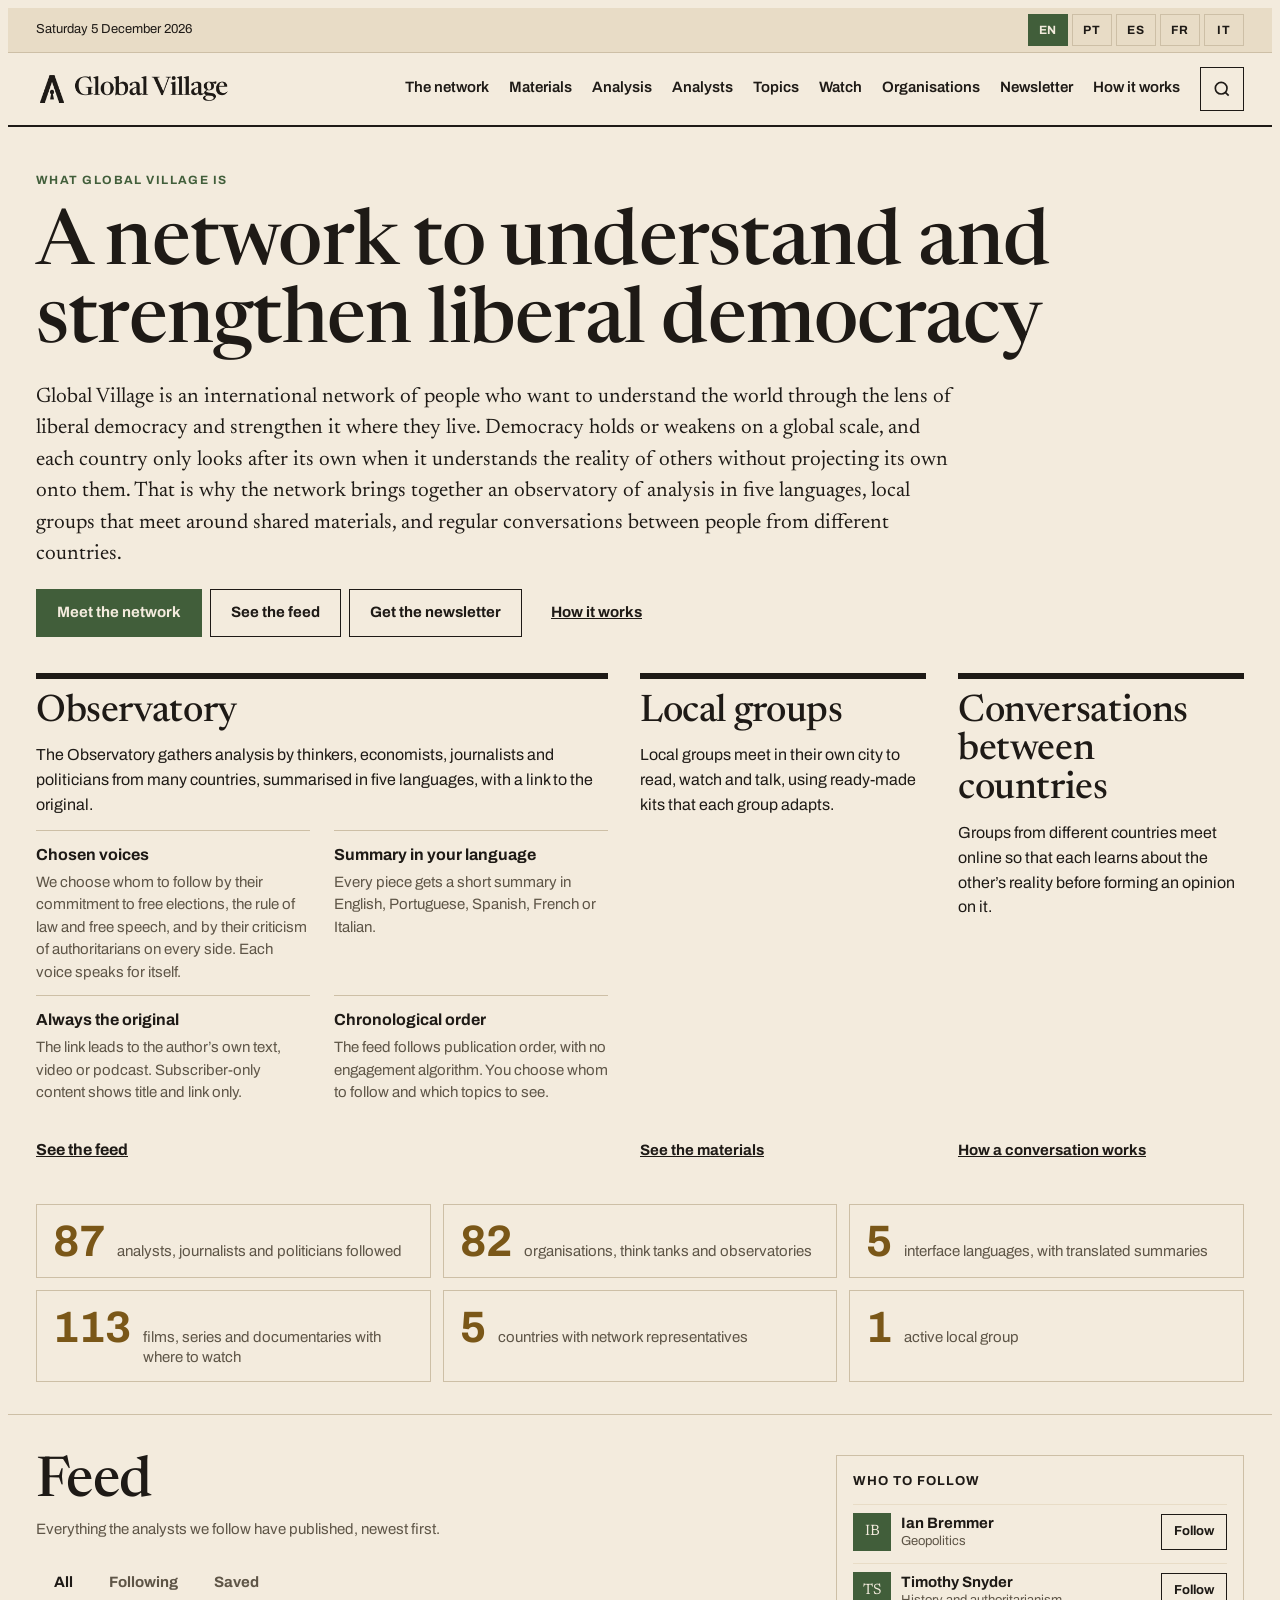
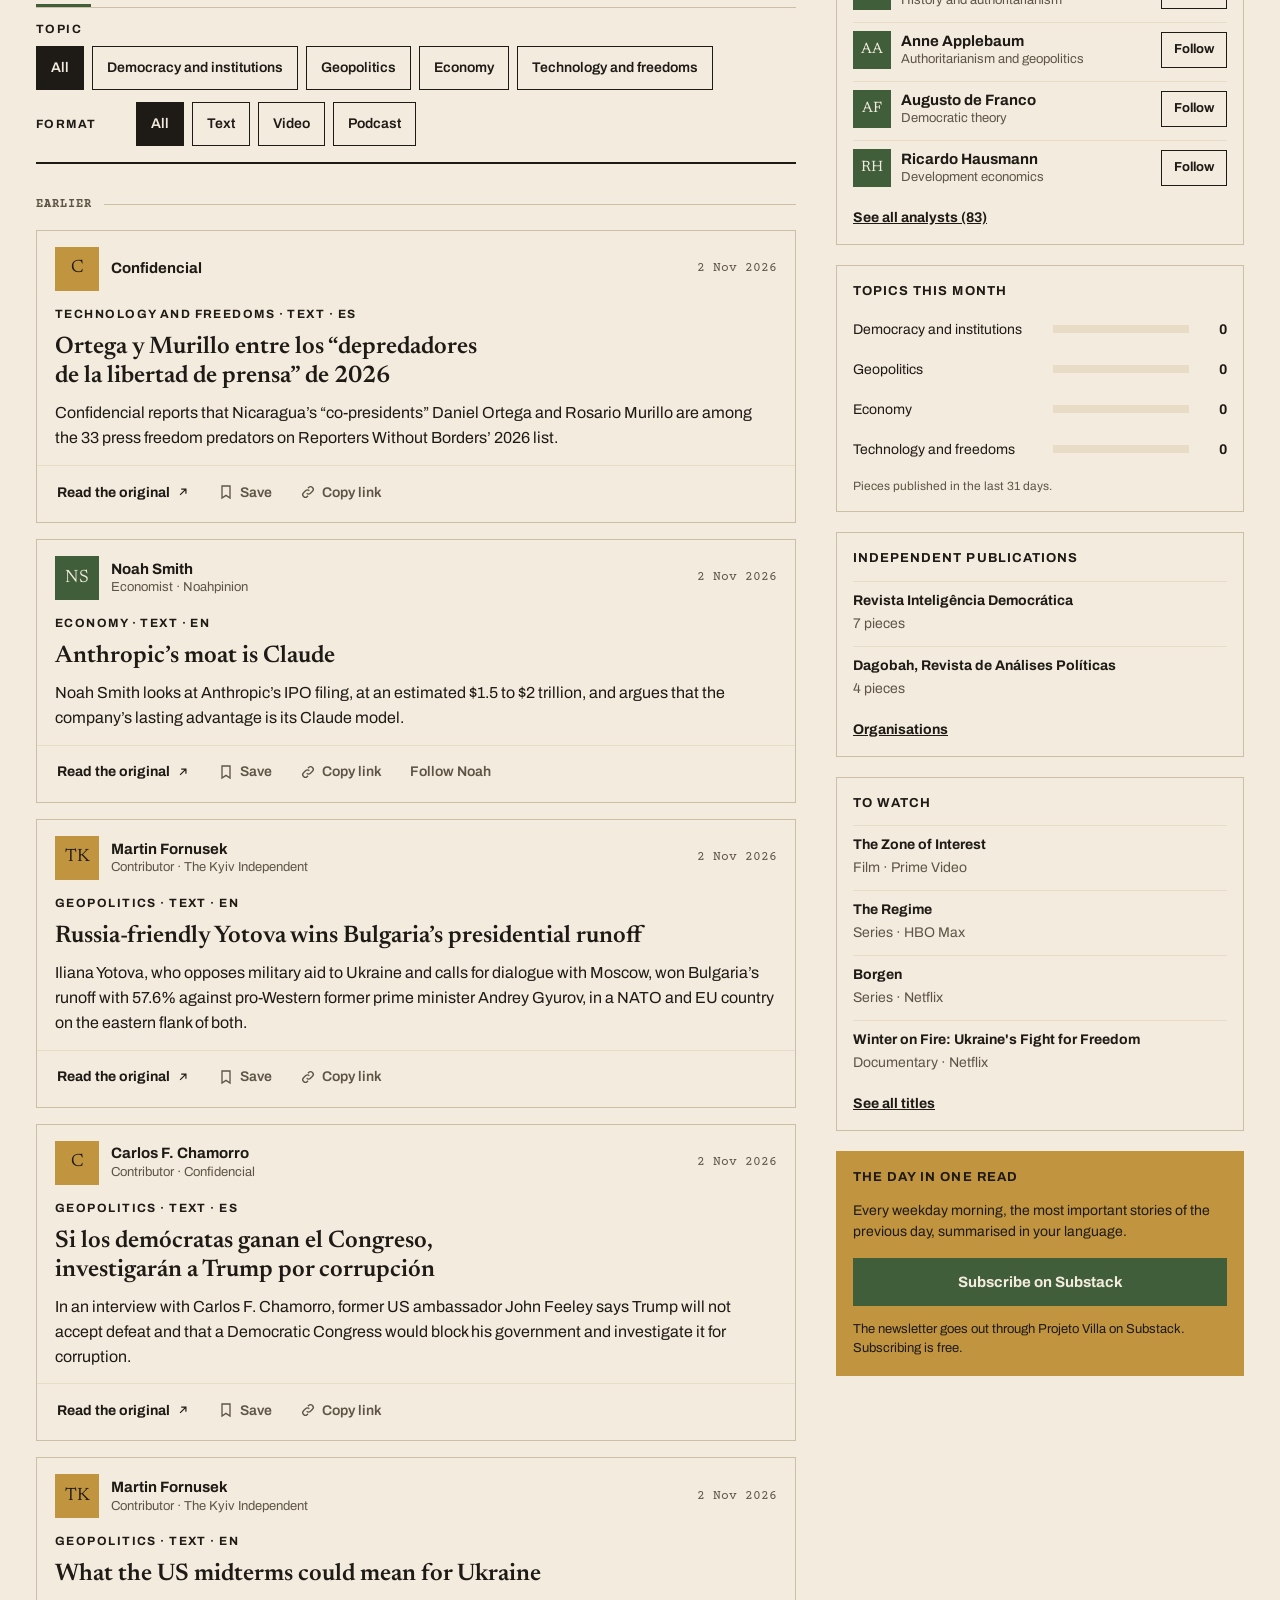
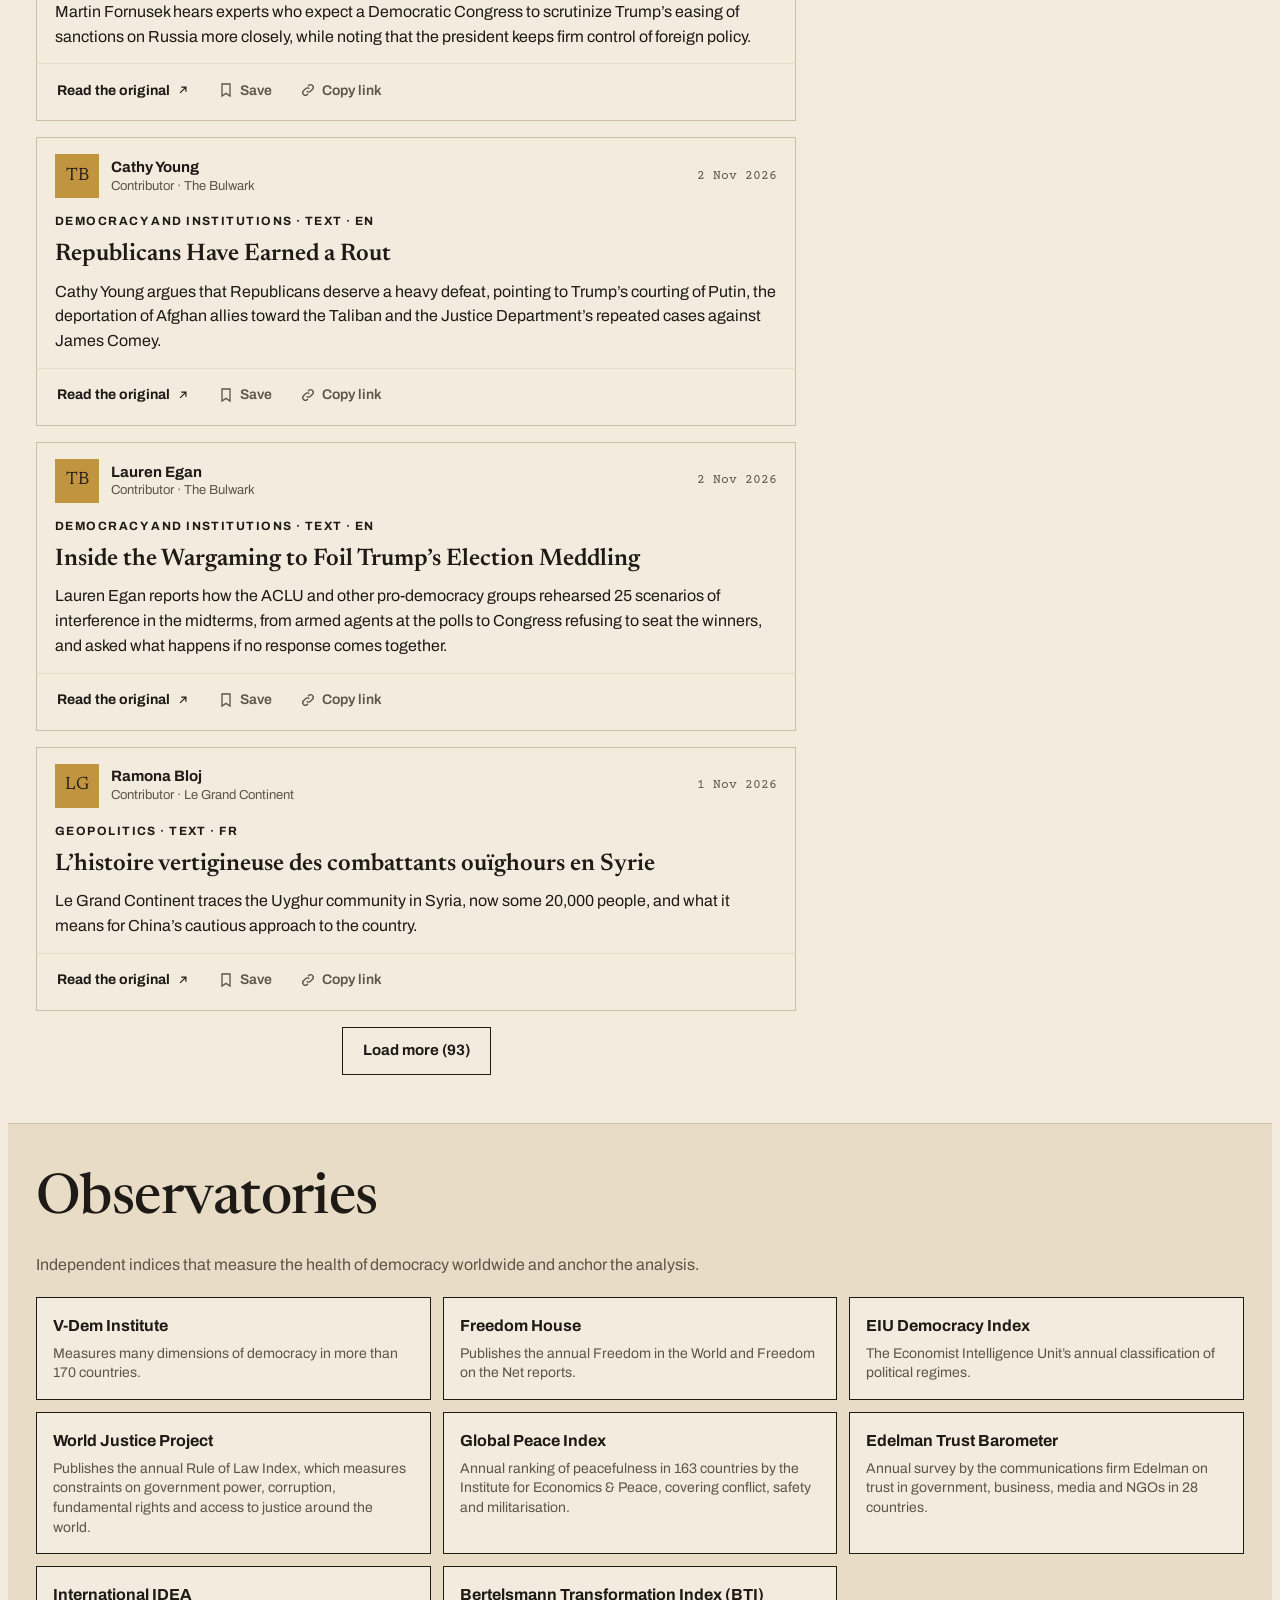
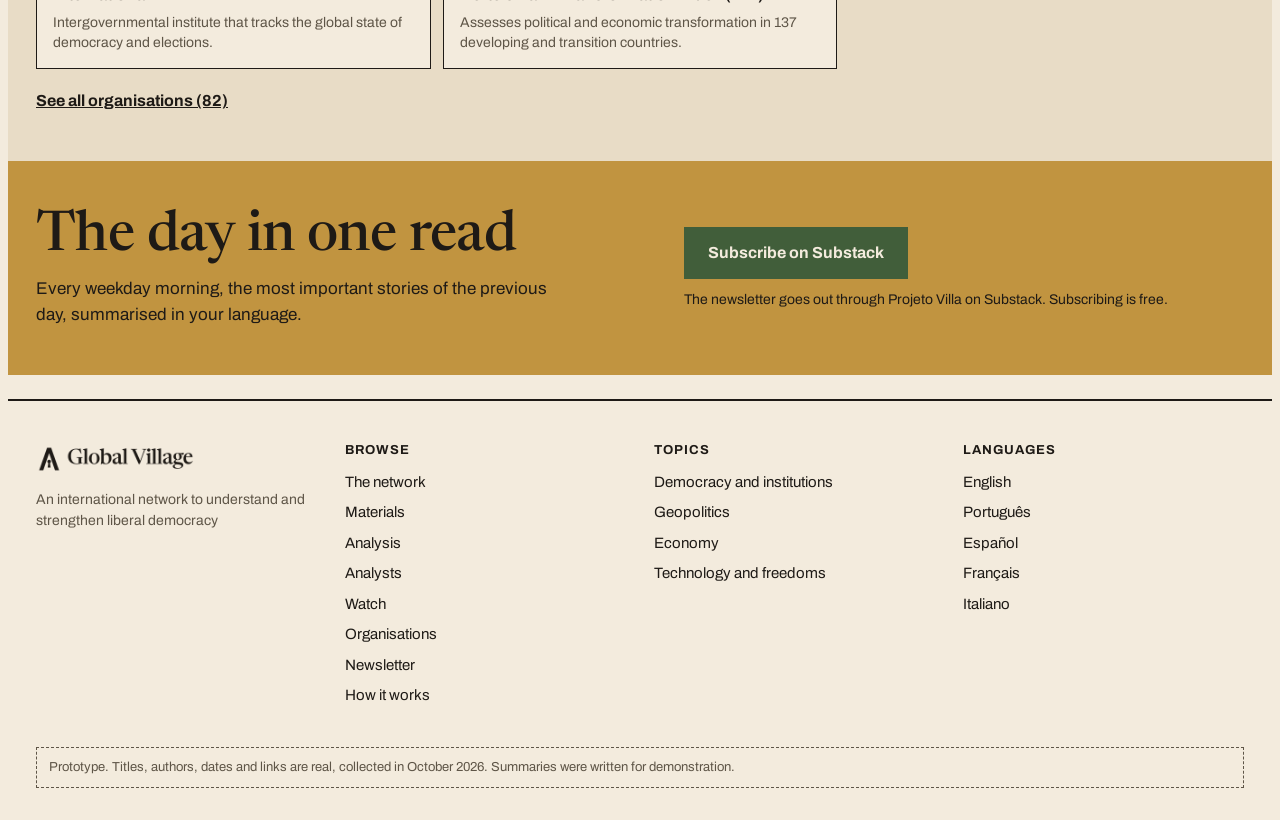
==== index.html @ 6830ef5c "Apresenta o Global Village como rede, com as páginas A rede e Materiais A home e a página Como funci" ====
<!doctype html>
<html lang="en">
<head>
<meta charset="utf-8">
<meta name="viewport" content="width=device-width, initial-scale=1, viewport-fit=cover">
<meta name="description" content="Global Village is an international network to understand and strengthen liberal democracy, with an observatory of analysis in five languages, local groups and conversations between countries.">
<!-- Fase de teste. Retirar no lançamento (20/11/2026) para o site voltar às buscas. -->
<meta name="robots" content="noindex, nofollow">
<title>Global Village</title>
<link rel="icon" type="image/png" href="favicon.png">
<link rel="apple-touch-icon" href="apple-touch-icon.png">
<!-- Prévia de link (WhatsApp, redes sociais). A imagem precisa de endereço absoluto; trocar ao mudar de domínio. -->
<meta property="og:type" content="website">
<meta property="og:site_name" content="Global Village">
<meta property="og:title" content="Global Village">
<meta property="og:description" content="An international network to understand and strengthen liberal democracy. An observatory of analysis in five languages, local groups and conversations between countries.">
<meta property="og:url" content="https://padovanthiago.github.io/global-village/">
<meta property="og:image" content="https://padovanthiago.github.io/global-village/og-image.png">
<meta property="og:image:width" content="1200">
<meta property="og:image:height" content="630">
<meta property="og:image:alt" content="Global Village. Understand the world through the lens of liberal democracy.">
<meta name="twitter:card" content="summary_large_image">
<link rel="preload" href="fonts/Newsreader-Variable.woff2" as="font" type="font/woff2" crossorigin>
<link rel="preload" href="fonts/Archivo-Variable.woff2" as="font" type="font/woff2" crossorigin>
<style>
/* Identidade do Villa (brand/villa/tokens.css): tinta sobre papel, cantos retos, sem sombras nem degradês. O verde-veneziana marca links, botões e estados ativos; o ocre-airbel só aparece como preenchimento (a faixa da newsletter) e vira ocre-texto quando precisa ser letra. */
@font-face{font-family:"Newsreader";src:url("fonts/Newsreader-Variable.woff2") format("woff2");font-weight:200 800;font-style:normal;font-display:swap}
@font-face{font-family:"Newsreader";src:url("fonts/Newsreader-Italic-Variable.woff2") format("woff2");font-weight:200 800;font-style:italic;font-display:swap}
@font-face{font-family:"Archivo";src:url("fonts/Archivo-Variable.woff2") format("woff2");font-weight:100 900;font-style:normal;font-display:swap}
@font-face{font-family:"Courier Prime";src:url("fonts/CourierPrime-Regular.woff2") format("woff2");font-weight:400;font-style:normal;font-display:swap}
@font-face{font-family:"Courier Prime";src:url("fonts/CourierPrime-Bold.woff2") format("woff2");font-weight:700;font-style:normal;font-display:swap}
:root{
  color-scheme:light;
  /* papel, papel-2, tinta, tinta-suave e linha do Villa */
  --paper:#F3EBDD; --surface:#F3EBDD; --soft:#E8DCC6; --ink:#1E1A16; --ink-2:#5E5547; --rule:#CDBFA6;
  --band:#E8DCC6; --band-2:#F3EBDD; --band-ink:#1E1A16; --band-muted:#5E5547; --band-rule:#CDBFA6;
  /* verde-veneziana e sobre-verde */
  --signal:#415E3A; --signal-ink:#F3EBDD; --signal-text:#415E3A; --ok:#415E3A; --bad:#1E1A16; --focus:#415E3A;
  --ocre:#C19440; --ocre-text:#7A5718; --carimbo:#55478A;
  --f-display:"Newsreader", Georgia, "Times New Roman", serif;
  --f-serif:"Newsreader", Georgia, "Times New Roman", serif;
  --f-ui:"Archivo", "Helvetica Neue", Arial, sans-serif;
  --f-mono:"Courier Prime", "Courier New", monospace;
  --wrap:1240px;
}
body{background:var(--paper);color:var(--ink);font-family:var(--f-ui);font-size:16px;line-height:1.5;-webkit-font-smoothing:antialiased}
body::before{content:"";position:fixed;inset:0 0 auto;height:env(safe-area-inset-top,0px);z-index:60;background:var(--paper)}
*{box-sizing:border-box}
[hidden]{display:none!important}
a{color:inherit}
a:hover{color:var(--signal-text)}
:focus-visible{outline:2px solid var(--focus);outline-offset:2px}
h1,h2,h3{text-wrap:balance}
.wrap{max-width:var(--wrap);margin:0 auto;padding-left:max(16px,env(safe-area-inset-left,0px));padding-right:max(16px,env(safe-area-inset-right,0px))}
.sr{position:absolute;width:1px;height:1px;overflow:hidden;clip:rect(0 0 0 0);white-space:nowrap}

/* logos */
.logo{display:block;height:44px;width:auto}
.logo-w{display:none}

/* top strip + header */
.strip{background:var(--soft);color:var(--ink);font-size:13px;border-bottom:1px solid var(--rule)}
.strip .wrap{display:flex;flex-wrap:wrap;gap:8px 16px;align-items:center;justify-content:space-between;padding-block:6px}
.langs{display:flex;gap:4px}
.langs button{min-width:40px;min-height:32px;font:inherit;font-weight:700;font-size:12px;letter-spacing:.06em;cursor:pointer;border:1px solid var(--rule);background:transparent;color:var(--ink)}
.langs button[aria-pressed="true"]{background:var(--signal);border-color:var(--signal);color:var(--signal-ink)}
header.site{position:sticky;top:env(safe-area-inset-top,0px);z-index:50;background:var(--paper);border-bottom:2px solid var(--ink)}
header.site .wrap{display:flex;align-items:center;gap:20px;min-height:72px}
header.site .brand{display:flex;align-items:center;text-decoration:none}
nav.main{display:flex;gap:4px 20px;flex-wrap:wrap;font-weight:600;font-size:15px;margin-left:auto}
nav.main a{text-decoration:none;padding:6px 0;border-bottom:3px solid transparent}
nav.main a[aria-current="page"]{border-bottom-color:var(--signal)}
.hdr-actions{display:flex;gap:8px;align-items:center}
.icon-btn{width:44px;height:44px;display:inline-flex;align-items:center;justify-content:center;border:1.5px solid var(--ink);background:transparent;color:var(--ink);cursor:pointer}
.icon-btn:hover{background:var(--ink);color:var(--paper)}
.menu-btn{display:none}
@media (max-width:900px){
  nav.main{display:none;position:absolute;left:0;right:0;top:100%;background:var(--paper);border-bottom:2px solid var(--ink);flex-direction:column;gap:0;padding:8px max(16px,env(safe-area-inset-right,0px)) 16px max(16px,env(safe-area-inset-left,0px));margin:0}
  nav.main.open{display:flex}
  nav.main a{padding:12px 0;border-bottom:1px solid var(--rule);font-size:17px}
  .menu-btn{display:inline-flex}
  .hdr-actions{margin-left:auto}
}

/* type */
.kicker{font-size:12px;font-weight:700;letter-spacing:.12em;text-transform:uppercase}
.display{font-family:var(--f-display);font-weight:500;line-height:1.02;letter-spacing:-.01em;margin:0}
.h-xl{font-size:clamp(48px,8vw,104px)}
.h-l{font-size:clamp(34px,5vw,56px)}
.h-m{font-size:clamp(26px,3.4vw,38px)}
.serif{font-family:var(--f-serif)}
.lede{font-family:var(--f-serif);font-size:clamp(18px,2vw,21px);line-height:1.5;max-width:44em;margin:0}
.muted{color:var(--ink-2)}
.tag{display:inline-flex;align-items:center;font-size:11px;font-weight:700;letter-spacing:.1em;text-transform:uppercase;padding:4px 8px;border:1px solid var(--ink)}
.tag.solid{background:var(--ink);color:var(--paper);border-color:var(--ink)}
.tag.signal{background:var(--signal);color:var(--signal-ink);border-color:var(--signal)}

/* controls */
.btn{display:inline-flex;align-items:center;gap:8px;min-height:48px;padding:0 20px;font:inherit;font-weight:700;font-size:15px;text-decoration:none;cursor:pointer;border:1.5px solid var(--ink);background:transparent;color:var(--ink)}
.btn.primary{background:var(--signal);border-color:var(--signal);color:var(--signal-ink)}
.btn.primary:hover{background:var(--ink);border-color:var(--ink);color:var(--paper)}
.btn:hover{color:inherit}
.pills{display:flex;flex-wrap:wrap;gap:8px}
.pill{min-height:44px;padding:0 14px;font:inherit;font-size:14px;font-weight:600;cursor:pointer;border:1.5px solid var(--ink);background:transparent;color:var(--ink)}
.pill[aria-pressed="true"]{background:var(--ink);color:var(--paper)}
.band .pill{border-color:var(--band-rule);color:var(--band-ink)}
.band .pill[aria-pressed="true"]{background:var(--signal);border-color:var(--signal);color:var(--signal-ink)}
.field{display:flex;align-items:center;gap:8px;border:1.5px solid var(--ink);background:var(--surface);min-height:48px;padding:0 12px}
.field input,.field select{border:0;outline:none;background:transparent;color:var(--ink);font:inherit;font-size:15px;width:100%;min-width:0}
.filters{display:flex;flex-direction:column;gap:14px;padding-block:16px;border-top:2px solid var(--ink);border-bottom:1px solid var(--rule)}
.filter-row{display:flex;flex-wrap:wrap;gap:8px 12px;align-items:center}
.filter-row>.kicker{min-width:88px}
.count{font-size:14px;color:var(--ink-2)}

/* sections */
section.block{padding-block:48px}
.sec-head{display:flex;flex-wrap:wrap;gap:12px 24px;align-items:flex-end;justify-content:space-between;margin-bottom:24px}
.rule-top{border-top:6px solid var(--ink);padding-top:14px}
.band{background:var(--band);color:var(--band-ink)}
.band .muted{color:var(--band-muted)}
.band a:hover{color:var(--signal-text)}
.band{border-top:1px solid var(--rule);border-bottom:1px solid var(--rule)}
.split{display:flex;flex-wrap:wrap;gap:40px}
.split>.main-col{flex:999 1 560px;min-width:0}
.split>.side-col{flex:1 1 300px;min-width:0}

/* cards */
.grid{display:grid;gap:20px;grid-template-columns:repeat(auto-fill,minmax(min(100%,330px),1fr))}
.card{background:var(--surface);border:1.5px solid var(--ink);padding:22px;display:flex;flex-direction:column;gap:12px;min-width:0}
.card h3{margin:0;font-family:var(--f-serif);font-size:23px;line-height:1.22;font-weight:600}
.card .meta{font-size:14px;color:var(--ink-2);margin:0}
.card .meta a{font-weight:700;color:var(--ink);text-decoration:none}
.card .meta a:hover{color:var(--signal-text)}
.card p.sum{margin:0;font-size:15px;line-height:1.55}
.card .top{display:flex;flex-wrap:wrap;gap:8px;align-items:center;justify-content:space-between}
.card .tags{display:inline-flex;gap:6px;flex-wrap:wrap}
.card .go{margin-top:auto;display:inline-flex;align-items:center;gap:6px;font-weight:700;font-size:14px;min-height:44px}
.paywall{margin:0;font-size:14px;line-height:1.5;padding:10px 12px;background:var(--soft);display:flex;gap:8px;align-items:flex-start}
.empty{padding:28px;border:1.5px dashed var(--ink);font-size:16px;line-height:1.5}

/* hero */
.hero{display:flex;flex-wrap:wrap;gap:40px;padding-block:40px 32px}
.hero .lead{flex:999 1 560px;min-width:0;display:flex;flex-direction:column;gap:18px}
.hero h1{font-family:var(--f-serif);font-weight:500;font-size:clamp(36px,5.4vw,64px);line-height:1.03;letter-spacing:-.01em;margin:0}
.sumbox{background:var(--surface);border:1.5px solid var(--ink);padding:20px 22px;display:flex;flex-direction:column;gap:10px;max-width:780px}
.sumbox p{margin:0;font-family:var(--f-serif);font-size:20px;line-height:1.5}
.radar{flex:1 1 320px;min-width:0}
.radar ol{list-style:none;margin:0;padding:0}
.radar li a{display:flex;gap:14px;padding:14px 0;border-bottom:1px solid var(--rule);text-decoration:none}
.radar .n{font-family:var(--f-ui);font-weight:700;font-size:28px;line-height:1;color:var(--ocre-text);min-width:22px}
.radar .t{font-family:var(--f-serif);font-size:19px;line-height:1.3;font-weight:600}

/* stats */
.stats{display:grid;gap:20px 32px;grid-template-columns:repeat(auto-fit,minmax(min(100%,220px),1fr));padding-block:28px}
.stat{display:flex;align-items:baseline;gap:12px}
.stat b{font-family:var(--f-ui);font-weight:700;font-size:52px;line-height:1;color:var(--ocre-text);font-variant-numeric:tabular-nums}
.stat span{font-size:15px;line-height:1.35;color:var(--band-muted)}

/* people */
.people{display:grid;gap:12px;grid-template-columns:repeat(auto-fill,minmax(min(100%,260px),1fr))}
.person{display:flex;gap:12px;align-items:center;padding:12px;border:1px solid var(--rule);background:var(--surface);text-decoration:none;min-height:68px}
.person:hover{border-color:var(--ink);color:inherit}
.avatar{width:44px;height:44px;flex:none;border-radius:0;background:var(--signal);color:var(--signal-ink);display:flex;align-items:center;justify-content:center;font-family:var(--f-display);font-size:18px}
.avatar.pub{background:var(--ocre);color:var(--ink)}
.avatar.xl{width:132px;height:132px;font-size:52px}
.person .nm{font-weight:700;font-size:15px;display:block}
.person .ar{font-size:13px;color:var(--ink-2);display:block}
.person .ct{margin-left:auto;font-size:12px;font-weight:700;white-space:nowrap}
.person .ct.pending{color:var(--ink-2);font-weight:500}

/* profile */
.profile{display:flex;flex-wrap:wrap;gap:28px 40px;align-items:flex-start;padding-block:24px 32px;border-bottom:2px solid var(--ink)}
.profile .info{flex:999 1 480px;min-width:0;display:flex;flex-direction:column;gap:14px}
.facts{display:grid;grid-template-columns:repeat(auto-fit,minmax(min(100%,180px),1fr));gap:12px 24px;margin:0}
.facts dt{font-size:12px;font-weight:700;letter-spacing:.08em;text-transform:uppercase;color:var(--ink-2)}
.facts dd{margin:2px 0 0;font-weight:600}
.timeline{list-style:none;margin:0;padding:0}
.timeline li{display:flex;flex-wrap:wrap;gap:8px 24px;padding:22px 0;border-top:1px solid var(--rule)}
.timeline .when{flex:0 0 110px}
.timeline .when b{display:block;font-family:var(--f-mono);font-weight:700;font-size:20px;line-height:1.1;letter-spacing:.04em}
.timeline .body{flex:1 1 360px;min-width:0;display:flex;flex-direction:column;gap:8px}
.timeline h3{margin:0;font-family:var(--f-serif);font-size:23px;line-height:1.25}
.src{display:flex;gap:12px;align-items:center;justify-content:space-between;padding:12px 14px;background:var(--surface);border:1px solid var(--rule)}
.status-ok{font-size:12px;font-weight:700;padding:5px 9px;background:var(--ink);color:var(--paper);white-space:nowrap}
.status-pend{font-size:12px;font-weight:700;padding:4px 8px;border:1.5px dashed var(--ink);white-space:nowrap}
.side-stack{display:flex;flex-direction:column;gap:28px}
.side-stack h2{margin:0 0 10px;font-size:18px;font-weight:700}
.crumbs{font-size:14px;color:var(--ink-2);display:flex;flex-wrap:wrap;gap:8px;padding-top:20px}

/* watch */
.posters{display:grid;gap:16px;grid-template-columns:repeat(auto-fill,minmax(min(100%,220px),1fr))}
.poster{border:1.5px solid var(--ink);background:var(--surface);color:var(--ink);padding:16px;display:flex;flex-direction:column;justify-content:space-between;gap:12px;min-height:330px}
.poster h3{margin:0;font-family:var(--f-display);font-weight:500;font-size:28px;line-height:1.1;overflow-wrap:anywhere}
.poster .orig{font-size:13px;font-style:italic;color:var(--band-muted)}
.poster .foot{border-top:1px solid var(--band-rule);padding-top:10px;display:flex;flex-direction:column;gap:6px;font-size:13px}
.avail{display:inline-flex;align-items:center;gap:6px;font-size:12px;font-weight:700;letter-spacing:.04em;text-transform:uppercase}
.avail i{width:9px;height:9px;display:inline-block}
.av-sub i,.av-free i{background:var(--ok)}
.av-rent i{background:var(--ocre)}
.av-none i,.av-nf i{background:transparent;border:1.5px solid var(--band-muted)}
.poster a.see{font-weight:700;min-height:44px;display:inline-flex;align-items:center;gap:6px}
.soc{display:grid;gap:12px;grid-template-columns:repeat(auto-fill,minmax(min(100%,260px),1fr))}
.soc article{background:var(--surface);border:1px solid var(--rule);color:var(--ink);padding:18px;display:flex;flex-direction:column;gap:8px}
.soc h3{margin:0;font-family:var(--f-serif);font-size:21px}

/* orgs */
.orgs{display:grid;gap:12px;grid-template-columns:repeat(auto-fill,minmax(min(100%,300px),1fr))}
.org{display:flex;flex-direction:column;gap:6px;padding:16px;border:1.5px solid var(--ink);background:var(--surface);text-decoration:none}
.org b{font-size:16px}
.org span{font-size:14px;color:var(--ink-2);line-height:1.4}

/* newsletter */
.nl{background:var(--ocre);color:var(--ink)}
.nl .wrap{display:flex;flex-wrap:wrap;gap:24px 48px;align-items:center;justify-content:space-between;padding-block:48px}
.nl form{flex:1 1 380px;display:flex;flex-wrap:wrap;gap:10px}
.nl input{flex:1 1 240px;min-height:52px;border:2px solid var(--ink);padding:0 16px;font:inherit;font-size:16px;background:var(--surface);color:var(--ink)}
.nl button{min-height:52px;padding:0 24px;background:var(--signal);color:var(--signal-ink);border:0;font:inherit;font-weight:700;font-size:16px;cursor:pointer}
.nl a{color:var(--ink)}
.nl .nl-cta{flex:1 1 380px;display:flex;flex-direction:column;gap:10px;align-items:flex-start}
.nl .nl-go{display:inline-flex;align-items:center;min-height:52px;padding:0 24px;background:var(--signal);color:var(--signal-ink);font-weight:700;font-size:16px;text-decoration:none}
.ok-msg{font-weight:700}
.err-msg{font-weight:700;margin:0 0 8px}
.checks{display:flex;flex-wrap:wrap;gap:10px}
.check{display:inline-flex;align-items:center;gap:8px;min-height:44px;padding:0 14px;border:1.5px solid var(--ink);cursor:pointer;font-weight:600;font-size:14px}
.check input{width:18px;height:18px;accent-color:var(--ink)}

/* about */
.steps{display:grid;gap:16px;grid-template-columns:repeat(auto-fit,minmax(min(100%,190px),1fr));list-style:none;padding:0;margin:0;counter-reset:s}
.steps li{border-top:6px solid var(--ink);padding-top:12px;display:flex;flex-direction:column;gap:6px}
.steps li::before{counter-increment:s;content:counter(s);font-family:var(--f-ui);font-weight:700;font-size:40px;line-height:1;color:var(--ocre-text)}
.prose{max-width:44em;display:flex;flex-direction:column;gap:14px;font-size:17px;line-height:1.6}
.prose p{margin:0}

/* search overlay */
.overlay{position:fixed;inset:0;z-index:80;background:color-mix(in srgb,var(--ink) 55%,transparent);display:flex;justify-content:center;align-items:flex-start;padding:calc(env(safe-area-inset-top,0px) + 56px) max(16px,env(safe-area-inset-right,0px)) 16px max(16px,env(safe-area-inset-left,0px))}
.overlay .panel{background:var(--paper);border:2px solid var(--ink);width:min(760px,100%);max-height:80vh;display:flex;flex-direction:column}
.overlay .panel .field{border:0;border-bottom:2px solid var(--ink)}
.overlay .res{overflow:auto;padding:8px 16px 16px}
.overlay .res h4{margin:14px 0 4px;font-size:12px;letter-spacing:.08em;text-transform:uppercase;color:var(--ink-2)}
.overlay .res a{display:block;padding:10px 0;border-bottom:1px solid var(--rule);text-decoration:none}


/* value proposition */
.vp{border-bottom:1px solid var(--rule)}
.vp-grid{display:flex;flex-wrap:wrap;gap:32px 56px;padding-block:44px 28px;align-items:flex-start}
.vp-main{flex:999 1 520px;min-width:0;display:flex;flex-direction:column;gap:18px}
.vp-title{font-size:clamp(40px,6vw,78px)}
#feed{scroll-margin-top:calc(env(safe-area-inset-top,0px) + 84px)}
.vp-pillars{flex:1 1 340px;min-width:0;list-style:none;margin:0;padding:0;display:grid;gap:0}
.vp-pillars li{display:flex;flex-direction:column;gap:4px;padding:14px 0;border-top:1px solid var(--rule)}
.vp-pillars li:first-child{border-top:6px solid var(--ink)}
.vp-pillars b{font-size:17px}
.vp-pillars span{font-size:15px;color:var(--ink-2);line-height:1.5}
.vp-stats{display:grid;gap:12px;grid-template-columns:repeat(auto-fit,minmax(min(100%,220px),1fr));padding-block:0 32px}
.vp-stats .stat{background:var(--surface);border:1px solid var(--rule);padding:14px 16px}
.vp-stats .stat b{font-size:44px}
.vp-stats .stat span{color:var(--ink-2)}
.soft-band{background:var(--soft);border-top:1px solid var(--rule)}

/* feed */
.feed-grid{display:flex;flex-wrap:wrap;gap:40px;align-items:flex-start}
.feed-col{flex:999 1 560px;min-width:0;display:flex;flex-direction:column;gap:20px;max-width:760px}
.feed-side{flex:1 1 300px;min-width:0;display:flex;flex-direction:column;gap:20px;position:sticky;top:calc(env(safe-area-inset-top,0px) + 92px)}
@media (max-width:1000px){.feed-side{position:static}.feed-col{max-width:none}}
.feed-head{display:flex;flex-direction:column;gap:6px}
.feed-controls{display:flex;flex-direction:column;gap:12px;padding-bottom:16px;border-bottom:2px solid var(--ink)}
.tabs{display:flex;gap:0;border-bottom:1px solid var(--rule);overflow-x:auto}
.tab{min-height:46px;padding:0 18px;font:inherit;font-weight:700;font-size:15px;background:transparent;border:0;border-bottom:3px solid transparent;color:var(--ink-2);cursor:pointer;white-space:nowrap}
.tab[aria-selected="true"]{color:var(--ink);border-bottom-color:var(--signal)}
.feed{display:flex;flex-direction:column;gap:16px}
.day{margin:12px 0 0;font-family:var(--f-mono);font-size:12px;font-weight:700;letter-spacing:.08em;text-transform:uppercase;color:var(--ink-2);display:flex;align-items:center;gap:12px}
.day::after{content:"";flex:1;height:1px;background:var(--rule)}
.post{background:var(--surface);border:1px solid var(--rule);display:flex;flex-direction:column}
.post:hover{border-color:var(--ink)}
.post-head{display:flex;gap:12px;align-items:center;padding:16px 18px 0}
.pname{display:block;font-weight:700;font-size:15px;text-decoration:none;line-height:1.3}
.pmeta{display:block;font-size:13px;color:var(--ink-2);line-height:1.3;overflow:hidden;text-overflow:ellipsis;white-space:nowrap}
.ptime{display:flex;gap:8px;align-items:center;font-family:var(--f-mono);font-size:13px;color:var(--ink-2);white-space:nowrap}
.post-body{padding:14px 18px 6px;display:flex;flex-direction:column;gap:10px}
.post-body h3{margin:0;font-family:var(--f-serif);font-size:24px;line-height:1.22;font-weight:600}
.post-body h3 a{text-decoration:none}
.post-body .sum{margin:0;font-size:16px;line-height:1.55}
.ed-note{margin:0;font-size:14px;line-height:1.5;padding:10px 12px;background:var(--soft)}
.ed-note b{color:var(--ocre-text)}
.media{display:flex;gap:12px;align-items:center;padding:12px;background:var(--soft);text-decoration:none;font-size:14px}
.play{width:44px;height:44px;flex:none;border-radius:0;background:var(--ink);color:var(--paper);display:flex;align-items:center;justify-content:center}
.post-actions{display:flex;flex-wrap:wrap;gap:4px 8px;align-items:center;padding:6px 10px 10px;border-top:1px solid var(--soft);margin-top:8px}
.act{display:inline-flex;align-items:center;gap:6px;min-height:40px;padding:0 10px;font:inherit;font-size:14px;font-weight:600;background:transparent;border:0;color:var(--ink-2);cursor:pointer;text-decoration:none}
.act:hover{color:var(--ink);background:var(--soft)}
.act.strong{color:var(--ink);font-weight:700}
.act[aria-pressed="true"]{color:var(--ink)}
.side-box{background:var(--surface);border:1px solid var(--rule);padding:16px;display:flex;flex-direction:column;gap:4px}
.side-box h2{margin:0 0 8px;font-size:13px;letter-spacing:.08em;text-transform:uppercase}
.side-box .more{font-weight:700;font-size:14px;margin-top:8px}
.frow{display:flex;gap:10px;align-items:center;padding:8px 0;border-top:1px solid var(--soft)}
.frow .avatar{width:38px;height:38px;font-size:15px}
.mini{min-height:36px;padding:0 12px;font:inherit;font-size:13px;font-weight:700;border:1.5px solid var(--ink);background:transparent;color:var(--ink);cursor:pointer;white-space:nowrap}
.mini[aria-pressed="true"],.act[data-follow][aria-pressed="true"]{background:var(--ink);color:var(--paper)}
.bars{list-style:none;margin:0;padding:0;display:flex;flex-direction:column;gap:8px}
.bars a{display:grid;grid-template-columns:minmax(0,1.4fr) minmax(0,1fr) 28px;gap:10px;align-items:center;text-decoration:none;font-size:14px;min-height:32px}
.bt{height:8px;background:var(--soft);display:block}
.bt i{display:block;height:100%;background:var(--ink)}
.bn{font-variant-numeric:tabular-nums;font-weight:700;text-align:right}
.wrow{display:flex;flex-direction:column;gap:2px;padding:8px 0;border-top:1px solid var(--soft);text-decoration:none;font-size:14px}
.nl-mini{background:var(--ocre);border-color:var(--ocre);color:var(--ink)}
.nl-mini input{min-height:46px;border:2px solid var(--ink);padding:0 12px;font:inherit;background:var(--surface);color:var(--ink)}
.nl-mini .btn.primary{background:var(--signal);color:var(--signal-ink);border-color:var(--signal)}
.toast{position:fixed;left:50%;bottom:calc(env(safe-area-inset-bottom,0px) + 20px);transform:translateX(-50%);background:var(--ink);color:var(--paper);padding:12px 18px;font-weight:700;font-size:14px;z-index:90}
footer.site{border-top:2px solid var(--ink);margin-top:24px}
footer.site .cols{display:grid;gap:28px;grid-template-columns:repeat(auto-fit,minmax(min(100%,200px),1fr));padding-block:40px}
footer.site h2{font-size:13px;letter-spacing:.08em;text-transform:uppercase;margin:0 0 10px}
footer.site ul{list-style:none;margin:0;padding:0;display:flex;flex-direction:column;gap:8px;font-size:15px}
footer.site a{text-decoration:none}
.proto{font-size:13px;line-height:1.5;color:var(--ink-2);padding:10px 12px;border:1px dashed var(--ink-2)}
.notice{font-size:13px;color:var(--ink-2);display:flex;gap:8px;align-items:center}
/* rede: frentes da home */
.fronts{display:grid;gap:28px 32px;grid-template-columns:2fr 1fr 1fr;padding-block:8px 32px}
@media (max-width:1000px){.fronts{grid-template-columns:1fr}}
.front{border-top:6px solid var(--ink);padding-top:14px;display:flex;flex-direction:column;gap:12px;min-width:0}
.front h3{margin:0}
.front p{margin:0;font-size:16px;line-height:1.55}
.front .go{font-weight:700;font-size:15px;min-height:44px;display:inline-flex;align-items:center;margin-top:auto}
.front .go:not(button){text-decoration:underline}
.front button.go{font:inherit;font-weight:700;background:transparent;border:0;padding:0;color:var(--ink);cursor:pointer;text-decoration:underline;align-self:flex-start}
.pillars2{list-style:none;margin:0;padding:0;display:grid;gap:0 24px;grid-template-columns:repeat(auto-fit,minmax(min(100%,240px),1fr))}
.pillars2 li{display:flex;flex-direction:column;gap:4px;padding:12px 0;border-top:1px solid var(--rule)}
.pillars2 b{font-size:16px}
.pillars2 span{font-size:15px;color:var(--ink-2);line-height:1.5}
.vp-stats.six{grid-template-columns:repeat(auto-fit,minmax(min(100%,320px),1fr))}

/* rede: mapa e lista */
.net-stats{padding-block:0 24px}
.netmap-scroll{overflow-x:auto;border:1.5px solid var(--ink);background:var(--surface)}
.netmap{position:relative;min-width:640px}
.netmap svg{display:block;width:100%;height:auto}
.netmap .land{fill:var(--soft);stroke:var(--rule);stroke-width:.4;stroke-linejoin:round}
.netmap .sea{fill:var(--surface);stroke:var(--rule);stroke-width:.4}
.nd{cursor:pointer;outline:none}
.nd .nd-hit{fill:transparent;stroke:none}
.nd circle:not(.nd-hit),.nd rect,.nd path{stroke:var(--paper);stroke-width:.7}
svg.nd circle,svg.nd rect,svg.nd path{stroke-width:1.5}
.nd-rep circle:not(.nd-hit){fill:var(--signal)}
.nd-group rect{fill:var(--ink)}
.nd-partner path{fill:var(--ocre)}
.nd-forming circle:not(.nd-hit),.nd-forming rect,.nd-forming path{fill:var(--paper);stroke:var(--signal)}
.nd:hover circle:not(.nd-hit),.nd:focus-visible circle:not(.nd-hit),.nd:hover rect,.nd:focus-visible rect{stroke:var(--ink);stroke-width:1}
.nd:focus-visible .nd-hit{stroke:var(--focus);stroke-width:.8}
.nd-tip{position:absolute;z-index:5;pointer-events:none;background:var(--paper);border:1.5px solid var(--ink);padding:10px 12px;display:flex;flex-direction:column;gap:2px;font-size:14px;line-height:1.35;min-width:180px;max-width:260px}
.nd-tip b{font-size:16px}
.map-foot{display:flex;flex-wrap:wrap;gap:8px 24px;align-items:center;justify-content:space-between;padding-top:12px}
.legend{list-style:none;margin:0;padding:0;display:flex;flex-wrap:wrap;gap:6px 18px;font-size:14px}
.legend li{display:inline-flex;align-items:center;gap:6px}
.net-regions{display:grid;gap:28px 32px;grid-template-columns:repeat(auto-fill,minmax(min(100%,300px),1fr))}
.region-k{margin:0 0 4px;padding-bottom:8px;border-bottom:2px solid var(--ink)}
.net-list{list-style:none;margin:0;padding:0}
.net-list li{display:flex;flex-direction:column;gap:4px;padding:14px 0;border-bottom:1px solid var(--rule);font-size:15px}
.nl-top{display:flex;gap:12px;align-items:center}
.nl-top b{display:block;font-size:17px}
.nl-top .muted{display:block;font-size:14px}
.node-av{font-family:var(--f-ui);font-weight:700;font-size:13px;letter-spacing:.06em;background:var(--soft);color:var(--ink);border:1px solid var(--rule)}
.np{display:flex;flex-wrap:wrap;gap:8px 14px;margin-top:4px}
.np-p{display:inline-flex;align-items:center;gap:8px;font-weight:600;font-size:14px}
.np-p .avatar{width:32px;height:32px;font-size:14px;object-fit:cover}
.np-pending{margin:4px 0 0;font-size:13px;color:var(--ink-2)}
.partners-band{padding:32px 24px;border:1px solid var(--rule)}
.rhythm{list-style:none;margin:0;padding:0;display:grid;gap:16px;grid-template-columns:repeat(auto-fit,minmax(min(100%,220px),1fr))}
.rhythm li{border-top:6px solid var(--ink);padding-top:12px;display:flex;flex-direction:column;gap:6px}
.rhythm b{font-size:20px}
.rhythm span{color:var(--ink-2);line-height:1.5}
.principles{display:flex;flex-direction:column;gap:12px}
.principles h2{margin:0}
.principles ol{margin:0;padding-left:1.4em;display:flex;flex-direction:column;gap:8px;max-width:48em;font-size:16px;line-height:1.55}
.principles.compact{background:var(--soft);border:1px solid var(--rule);padding:14px 18px;gap:8px}
.principles.compact ol{font-size:14px;gap:4px}

/* kits */
.kit{max-width:780px;display:flex;flex-direction:column;gap:24px;padding-block:20px 32px}
.kit-head{display:flex;flex-direction:column;gap:12px;border-bottom:2px solid var(--ink);padding-bottom:20px}
.kit-head .btn{align-self:flex-start}
.kit h2{margin:0 0 10px;font-family:var(--f-serif);font-size:26px;font-weight:600;line-height:1.2}
.kit h3{margin:16px 0 8px;font-size:15px;font-weight:700}
.kit section>p{margin:0;font-size:17px;line-height:1.6}
.kit-meta{display:flex;flex-wrap:wrap;gap:8px 32px;margin:0}
.kit-meta dt{font-size:12px;font-weight:700;letter-spacing:.08em;text-transform:uppercase;color:var(--ink-2)}
.kit-meta dd{margin:2px 0 0;font-weight:600}
.kit-steps,.kit-list{margin:0;padding-left:1.4em;display:flex;flex-direction:column;gap:8px;font-size:16px;line-height:1.55}
.kit-src{list-style:none;margin:0;padding:0}
.kit-src li{display:flex;flex-direction:column;gap:2px;padding:8px 0;border-top:1px solid var(--rule);font-size:15px}
.kit-src a{font-weight:700}
.kit-note{margin:10px 0 0!important;font-size:14px!important}
.kit-record dl{margin:12px 0 16px;display:flex;flex-direction:column;gap:0}
.rec-row{display:grid;grid-template-columns:minmax(120px,200px) 1fr;gap:12px;align-items:start;border-bottom:1px solid var(--ink);min-height:48px;padding-top:12px}
.rec-row.tall{min-height:96px}
.rec-row dt{font-weight:700;font-size:14px}
.rec-row dd{margin:0}

@media print{
  @page{margin:14mm}
  .strip,header.site,footer.site,.overlay,.toast,.no-print{display:none!important}
  body{background:#fff;color:#000;font-size:11pt}
  body::before{display:none}
  main{animation:none!important}
  .wrap{max-width:none;padding:0}
  .kit{max-width:none;padding:0;gap:14px}
  .kit a{color:#000;text-decoration:none}
  .kit .lede{font-size:13pt}
  .kit h1{font-size:28pt}
  .kit h2{font-size:15pt;break-after:avoid}
  .kit li,.rec-row{break-inside:avoid}
  .principles.compact{background:#fff;border:1px solid #000}
  .kit-record{break-inside:avoid}
  .rec-row{border-bottom-color:#000}
  .kicker,.muted,.kit-meta dt{color:#333!important}
  .kit section>p,.kit-steps,.kit-list,.principles.compact ol{font-size:10.5pt;line-height:1.4;gap:3px}
  .kit-src li{padding:3px 0;font-size:10pt}
  .kit h3{margin:10px 0 4px;font-size:10.5pt}
  .kit-head{gap:8px;padding-bottom:12px}
  .rec-row{min-height:36px;padding-top:8px}
  .rec-row.tall{min-height:80px}
}
@media (prefers-reduced-motion: no-preference){ main{animation:fade .25s ease-out} @keyframes fade{from{opacity:.4}to{opacity:1}} }
</style>
</head>
<body>

<div class="strip"><div class="wrap">
  <span id="today"></span>
  <div class="langs" role="group" aria-label="Language" id="langs"></div>
</div></div>

<header class="site"><div class="wrap" style="position:relative">
  <a class="brand" href="#inicio" aria-label="Global Village">
    <img class="logo logo-b" src="gv-logo-dark.png" alt="Global Village">
    <img class="logo logo-w" src="gv-logo-light.png" alt="Global Village">
  </a>
  <nav class="main" id="nav" aria-label="Main"></nav>
  <div class="hdr-actions">
    <button class="icon-btn" id="searchBtn" type="button" aria-label="Search"><svg width="20" height="20" viewBox="0 0 24 24" fill="none" stroke="currentColor" stroke-width="2" aria-hidden="true"><circle cx="11" cy="11" r="7"/><path d="M20 20l-4-4"/></svg></button>
    <button class="icon-btn menu-btn" id="menuBtn" type="button" aria-expanded="false" aria-controls="nav" aria-label="Menu"><svg width="20" height="20" viewBox="0 0 24 24" fill="none" stroke="currentColor" stroke-width="2" aria-hidden="true"><path d="M4 7h16M4 12h16M4 17h16"/></svg></button>
  </div>
</div></header>

<main id="app"></main>
<footer class="site" id="footer"></footer>
<div class="overlay" id="overlay" hidden></div>

<script>
(function(){
"use strict";

/* ============ DATA ============ */
const CC_REG = {"BR": "latam", "VE": "latam", "AR": "latam", "NI": "latam", "MX": "latam", "SV": "latam", "CU": "latam", "CL": "latam", "US": "na", "CA": "na", "IT": "eu", "NO": "eu", "GB": "eu", "SE": "eu", "GR": "eu", "BE": "eu", "RU": "eu", "FI": "eu", "DE": "eu", "FR": "eu", "ES": "eu", "PT": "eu", "HU": "eu", "NL": "eu", "UA": "eu", "EUR": "eu", "RU-EX": "eu", "IL": "mena", "IR": "mena", "LB": "mena", "IN": "asia", "AU": "asia", "TW": "asia", "NG": "afr", "ZA": "afr", "GH": "afr", "SN": "afr"};
const regOf=cc=>CC_REG[cc]||"int";
const REGIONS=["latam","na","eu","afr","mena","asia","int"];
const AREAS = {
 "Teoria democrática":{en:"Democratic theory",es:"Teoría democrática",fr:"Théorie démocratique",it:"Teoria democratica"},
 "Cultura e sociedade":{en:"Culture and society",es:"Cultura y sociedad",fr:"Culture et société",it:"Cultura e società"},
 "Filosofia":{en:"Philosophy",es:"Filosofía",fr:"Philosophie",it:"Filosofia"},
 "Relações internacionais":{en:"International relations",es:"Relaciones internacionales",fr:"Relations internationales",it:"Relazioni internazionali"},
 "Geopolítica":{en:"Geopolitics",es:"Geopolítica",fr:"Géopolitique",it:"Geopolitica"},
 "Ciência política":{en:"Political science",es:"Ciencia política",fr:"Science politique",it:"Scienza politica"},
 "História e tecnologia":{en:"History and technology",es:"Historia y tecnología",fr:"Histoire et technologie",it:"Storia e tecnologia"},
 "Economia":{en:"Economics",es:"Economía",fr:"Économie",it:"Economia"},
 "Economia e sociedade":{en:"Economics and society",es:"Economía y sociedad",fr:"Économie et société",it:"Economia e società"},
 "Política":{en:"Politics",es:"Política",fr:"Politique",it:"Politica"},
 "Política e geopolítica":{en:"Politics and geopolitics",es:"Política y geopolítica",fr:"Politique et géopolitique",it:"Politica e geopolitica"},
 "Política internacional":{en:"International politics",es:"Política internacional",fr:"Politique internationale",it:"Politica internazionale"},
 "Política e tecnologia":{en:"Politics and technology",es:"Política y tecnología",fr:"Politique et technologie",it:"Politica e tecnologia"},
 "Política e cultura":{en:"Politics and culture",es:"Política y cultura",fr:"Politique et culture",it:"Politica e cultura"},
 "História e autoritarismo":{en:"History and authoritarianism",es:"Historia y autoritarismo",fr:"Histoire et autoritarisme",it:"Storia e autoritarismo"},
 "Autoritarismo e geopolítica":{en:"Authoritarianism and geopolitics",es:"Autoritarismo y geopolítica",fr:"Autoritarisme et géopolitique",it:"Autoritarismo e geopolitica"},
 "Populismo e tecnologia":{en:"Populism and technology",es:"Populismo y tecnología",fr:"Populisme et technologie",it:"Populismo e tecnologia"},
 "Poder e geopolítica":{en:"Power and geopolitics",es:"Poder y geopolítica",fr:"Pouvoir et géopolitique",it:"Potere e geopolitica"},
 "História das ideias":{en:"History of ideas",es:"Historia de las ideas",fr:"Histoire des idées",it:"Storia delle idee"},
 "Democracia e tecnologia":{en:"Democracy and technology",es:"Democracia y tecnología",fr:"Démocratie et technologie",it:"Democrazia e tecnologia"},
 "Instituições e desenvolvimento":{en:"Institutions and development",es:"Instituciones y desarrollo",fr:"Institutions et développement",it:"Istituzioni e sviluppo"},
 "Economia política":{en:"Political economy",es:"Economía política",fr:"Économie politique",it:"Economia politica"},
 "Desenvolvimento":{en:"Development economics",es:"Economía del desarrollo",fr:"Économie du développement",it:"Economia dello sviluppo"},
 "Economia global":{en:"Global economy",es:"Economía global",fr:"Économie mondiale",it:"Economia globale"},
 "Rússia e Europa do Leste":{en:"Russia and Eastern Europe",es:"Rusia y Europa del Este",fr:"Russie et Europe de l’Est",it:"Russia ed Europa dell’Est"},
 "Democracia e crescimento":{en:"Democracy and growth",es:"Democracia y crecimiento",fr:"Démocratie et croissance",it:"Democrazia e crescita"},
 "Rússia e autoritarismo":{en:"Russia and authoritarianism",es:"Rusia y autoritarismo",fr:"Russie et autoritarisme",it:"Russia e autoritarismo"},
 "Política indiana":{en:"Indian politics",es:"Política india",fr:"Politique indienne",it:"Politica indiana"},
 "Tecnologia e liberdades":{en:"Technology and civil liberties",es:"Tecnología y libertades",fr:"Technologie et libertés",it:"Tecnologia e libertà"},
 "Tecnologia e economia":{en:"Technology and business",es:"Tecnología y economía",fr:"Technologie et économie",it:"Tecnologia ed economia"},
 "Europa":{en:"European politics",es:"Política europea",fr:"Politique européenne",it:"Politica europea"},
 "América Latina":{en:"Latin America",es:"América Latina",fr:"Amérique latine",it:"America Latina"},
 "Irã e direitos das mulheres":{en:"Iran and women’s rights",es:"Irán y derechos de las mujeres",fr:"Iran et droits des femmes",it:"Iran e diritti delle donne"},
 "Rússia, Ucrânia e segurança europeia":{en:"Russia, Ukraine and European security",es:"Rusia, Ucrania y seguridad europea",fr:"Russie, Ukraine et sécurité européenne",it:"Russia, Ucraina e sicurezza europea"},
 "Medição da democracia":{en:"Measuring democracy",es:"Medición de la democracia",fr:"Mesure de la démocratie",it:"Misurazione della democrazia"},
 "Política americana":{en:"US politics",es:"Política estadounidense",fr:"Politique américaine",it:"Politica statunitense"},
 "Populismo e liberalismo":{en:"Populism and liberalism",es:"Populismo y liberalismo",fr:"Populisme et libéralisme",it:"Populismo e liberalismo"},
 "Inovação democrática":{en:"Democratic innovation",es:"Innovación democrática",fr:"Innovation démocratique",it:"Innovazione democratica"},
 "Literatura e política":{en:"Literature and politics",es:"Literatura y política",fr:"Littérature et politique",it:"Letteratura e politica"},
 "Estado de direito na América Latina":{en:"Rule of law in Latin America",es:"Estado de derecho en América Latina",fr:"État de droit en Amérique latine",it:"Stato di diritto in America Latina"},
 "Democracia na África":{en:"Democracy in Africa",es:"Democracia en África",fr:"Démocratie en Afrique",it:"Democrazia in Africa"},
 "Estado de direito":{en:"Rule of law",es:"Estado de derecho",fr:"État de droit",it:"Stato di diritto"},
 "Política externa":{en:"Foreign policy",es:"Política exterior",fr:"Politique étrangère",it:"Politica estera"},
 "Geopolítica europeia":{en:"European geopolitics",es:"Geopolítica europea",fr:"Géopolitique européenne",it:"Geopolitica europea"},
 "Europa e segurança":{en:"Europe and security",es:"Europa y seguridad",fr:"Europe et sécurité",it:"Europa e sicurezza"},
 "Populismo e desinformação":{en:"Populism and disinformation",es:"Populismo y desinformación",fr:"Populisme et désinformation",it:"Populismo e disinformazione"},
 "Autoritarismo":{en:"Authoritarianism",es:"Autoritarismo",fr:"Autoritarisme",it:"Autoritarismo"},
 "Propaganda e desinformação":{en:"Propaganda and disinformation",es:"Propaganda y desinformación",fr:"Propagande et désinformation",it:"Propaganda e disinformazione"},
 "História e democracia":{en:"History and democracy",es:"Historia y democracia",fr:"Histoire et démocratie",it:"Storia e democrazia"}
};

const PEOPLE = [
 // id, name, cat, area (pt key into AREAS), country code, affiliation, language, topics, channels
 ["augusto-de-franco","Augusto de Franco","think","Teoria democrática","BR","Revista ID · Dagobah","pt",["dem", "tec"],{newsletter:"https://www.revistaid.com.br/",site:"https://dagobah.com.br/",rss:"https://dagobah.com.br/feed/"}],
 ["antonio-riserio","Antônio Risério","think","Cultura e sociedade","BR","","pt",["dem"],{rss:"https://antonioriserio.substack.com/feed"}],
 ["luiz-felipe-ponde","Luiz Felipe Pondé","think","Filosofia","BR","","pt",["dem"],{rss:"https://feeds.folha.uol.com.br/colunas/luizfelipeponde/rss091.xml"}],
 ["paulo-roberto-de-almeida","Paulo Roberto de Almeida","think","Relações internacionais","BR","","pt",["geo"],{rss:"https://diplomatizzando.blogspot.com/feeds/posts/default"}],
 ["oliver-stuenkel","Oliver Stuenkel","think","Geopolítica","BR","FGV","pt",["geo", "dem"],{site:"https://oliverstuenkel.com/",rss:"https://oliverstuenkel.com/feed/"}],
 ["guilherme-casaroes","Guilherme Casarões","think","Relações internacionais","BR","FGV","pt",["geo"],{}],
 ["fernando-schuler","Fernando Schüler","think","Ciência política","BR","Insper","pt",["dem"],{rss:"https://www.spreaker.com/show/4847781/episodes/feed"}],
 ["elena-landau","Elena Landau","econ","Economia","BR","","pt",["eco"],{rss:"https://news.google.com/rss/search?q=site%3Aestadao.com.br/economia/elena-landau&hl=pt-BR&gl=BR&ceid=BR:pt-419"}],
 ["marcos-lisboa","Marcos Lisboa","econ","Economia","BR","","pt",["eco"],{rss:"https://feeds.folha.uol.com.br/colunas/marcos-lisboa/rss091.xml"}],
 ["alexandre-schwartsman","Alexandre Schwartsman","econ","Economia","BR","","pt",["eco"],{}],
 ["joel-pinheiro-da-fonseca","Joel Pinheiro da Fonseca","econ","Economia e sociedade","BR","","pt",["eco", "dem"],{rss:"https://feeds.folha.uol.com.br/colunas/joel-pinheiro-da-fonseca/rss091.xml"}],
 ["heni-ozi-cukier","Heni Ozi Cukier","journo","Geopolítica","BR","","pt",["geo"],{rss:"https://anchor.fm/s/13d1c71c/podcast/rss"}],
 ["merval-pereira","Merval Pereira","journo","Política","BR","","pt",["dem"],{rss:"https://feeds.megaphone.fm/GLOBO4947160196"}],
 ["william-waack","William Waack","journo","Política e geopolítica","BR","","pt",["dem", "geo"],{rss:"https://news.google.com/rss/search?q=site%3Aestadao.com.br/politica/william-waack&hl=pt-BR&gl=BR&ceid=BR:pt-419"}],
 ["demetrio-magnoli","Demétrio Magnoli","journo","Geopolítica","BR","","pt",["geo"],{rss:"https://feeds.folha.uol.com.br/colunas/demetriomagnoli/rss091.xml"}],
 ["renata-lo-prete","Renata Lo Prete","journo","Política","BR","","pt",["dem"],{rss:"https://www.omnycontent.com/d/playlist/651a251e-06e1-47e0-9336-ac5a00f41628/04561b43-753d-4784-8e19-ac8b00e86411/3036d550-85b2-4301-b1e4-ac8b00e8641f/podcast.rss"}],
 ["caio-blinder","Caio Blinder","journo","Política internacional","BR","","pt",["geo"],{rss:"https://www.omnycontent.com/d/playlist/ed51401f-112c-4318-a7c5-aa7300c8de74/948853d0-6fbd-478e-baa2-b266013a3a31/5750f3b0-14c5-4578-b2df-b266013a3d03/podcast.rss"}],
 ["eduardo-affonso","Eduardo Affonso","journo","Política e cultura","BR","","pt",["dem"],{}],
 ["rodrigo-da-silva","Rodrigo da Silva","journo","Política","BR","","pt",["dem"],{rss:"https://www.youtube.com/feeds/videos.xml?channel_id=UCr88VYLpASHODHBn7Nh_iJw"}],
 ["mario-vitor-rodrigues","Mario Vitor Rodrigues","journo","Política","BR","","pt",["dem"],{}],
 ["lygia-maria","Lygia Maria","journo","Política","BR","","pt",["dem"],{rss:"https://feeds.folha.uol.com.br/colunas/lygia-maria/rss091.xml"}],
 ["eduardo-leite","Eduardo Leite","pol","Política","BR","","pt",["dem"],{rss:"https://www.youtube.com/feeds/videos.xml?channel_id=UCP6v3BNGKW7DRuf35BK0A6g"}],
 ["raquel-lyra","Raquel Lyra","pol","Política","BR","","pt",["dem"],{rss:"https://www.youtube.com/feeds/videos.xml?channel_id=UCjI6CBjD1NlfJqmFGYZplaA"}],
 ["joao-amoedo","João Amoêdo","pol","Política","BR","","pt",["dem"],{}],
 ["roberto-freire","Roberto Freire","pol","Política","BR","","pt",["dem"],{}],
 ["eduardo-jorge","Eduardo Jorge","pol","Política","BR","","pt",["dem"],{}],
 ["gilberto-natalini","Gilberto Natalini","pol","Política","BR","","pt",["dem"],{rss:"https://natalini.com.br/feed/"}],
 ["soninha-francine","Soninha Francine","pol","Política","BR","","pt",["dem"],{rss:"https://www.youtube.com/feeds/videos.xml?channel_id=UCKZN2gS-Miky505hftAyzZQ"}],
 ["gabriel-azevedo","Gabriel Azevedo","pol","Política","BR","","pt",["dem"],{rss:"https://www.youtube.com/feeds/videos.xml?channel_id=UCuBUftcXxvPJRic-fOvWkiQ"}],
 ["francis-fukuyama","Francis Fukuyama","think","Teoria democrática","US","","en",["dem"],{rss:"https://www.persuasion.community/feed?section=frankly-fukuyama"}],
 ["timothy-snyder","Timothy Snyder","think","História e autoritarismo","US","Thinking about… (Substack)","en",["dem", "geo"],{newsletter:"https://snyder.substack.com",rss:"https://snyder.substack.com/feed"}],
 ["yascha-mounk","Yascha Mounk","think","Teoria democrática","US","Persuasion","en",["dem"],{newsletter:"https://writing.yaschamounk.com/",site:"https://www.persuasion.community",rss:"https://writing.yaschamounk.com/feed"}],
 ["anne-applebaum","Anne Applebaum","journo","Autoritarismo e geopolítica","US","The Atlantic","en",["dem", "geo"],{site:"https://www.anneapplebaum.com",rss:"https://www.anneapplebaum.com/feed/"}],
 ["giuliano-da-empoli","Giuliano da Empoli","think","Populismo e tecnologia","IT","","it",["dem", "tec"],{}],
 ["moises-naim","Moisés Naím","think","Poder e geopolítica","VE","","es",["geo", "dem"],{site:"https://www.moisesnaim.com",rss:"https://moisesnaim.substack.com/feed"}],
 ["fania-oz-salzberger","Fania Oz-Salzberger","think","História das ideias","IL","University of Haifa","en",["dem"],{rss:"https://fathomjournal.org/author/fania-oz-salzberger/feed/"}],
 ["carl-henrik-knutsen","Carl Henrik Knutsen","think","Ciência política","NO","University of Oslo","en",["dem"],{}],
 ["mike-brock","Mike Brock","think","Democracia e tecnologia","US","","en",["tec", "dem"],{rss:"https://www.notesfromthecircus.com/feed"}],
 ["daron-acemoglu","Daron Acemoglu","econ","Instituições e desenvolvimento","US","MIT","en",["eco", "tec"],{site:"https://www.project-syndicate.org/columnist/daron-acemoglu",rss:"https://www.project-syndicate.org/rss/author/daron-acemoglu"}],
 ["ricardo-hausmann","Ricardo Hausmann","econ","Desenvolvimento","VE","Harvard Kennedy School","en",["eco", "geo"],{site:"https://www.project-syndicate.org/columnist/ricardo-hausmann",rss:"https://www.project-syndicate.org/rss/author/ricardo-hausmann"}],
 ["martin-wolf","Martin Wolf","econ","Economia global","GB","Financial Times","en",["eco"],{rss:"https://www.ft.com/martin-wolf?format=rss"}],
 ["anders-aslund","Anders Åslund","econ","Rússia e Europa do Leste","SE","","en",["eco", "geo"],{rss:"https://www.project-syndicate.org/rss/author/anders-aslund"}],
 ["elias-papaioannou","Elias Papaioannou","econ","Instituições e desenvolvimento","GR","London Business School","en",["eco"],{}],
 ["mehmet-ulubasoglu","Mehmet Ulubaşoğlu","econ","Democracia e crescimento","AU","Deakin University","en",["eco", "dem"],{}],
 ["ian-bremmer","Ian Bremmer","journo","Geopolítica","US","Eurasia Group · GZERO","en",["geo"],{site:"https://www.gzeromedia.com",video:"https://www.gzeromedia.com/video/",rss:"https://www.gzeromedia.com/feeds/feed.rss"}],
 ["vlad-vexler","Vlad Vexler","journo","Rússia e autoritarismo","GB","","en",["geo"],{rss:"https://vladvexler.substack.com/feed"}],
 ["shekhar-gupta","Shekhar Gupta","journo","Política indiana","IN","ThePrint","en",["geo"],{rss:"https://feed.podbean.com/theprint/feed.xml"}],
 ["mike-masnick","Mike Masnick","journo","Tecnologia e liberdades","US","Techdirt","en",["tec"],{rss:"https://www.techdirt.com/feed/"}],
 ["scott-galloway","Scott Galloway","journo","Tecnologia e economia","US","NYU Stern","en",["tec", "eco"],{rss:"https://feeds.megaphone.fm/WWO6655869236"}],
 ["guy-verhofstadt","Guy Verhofstadt","pol","Europa","BE","","en",["geo", "dem"],{}],
 ["garry-kasparov","Garry Kasparov","pol","Rússia e autoritarismo","RU","Renew Democracy Initiative","en",["geo"],{rss:"https://www.thenextmove.org/feed"}],
 ["leopoldo-lopez","Leopoldo López","pol","América Latina","VE","World Liberty Congress","es",["dem", "geo"],{rss:"https://www.journalofdemocracy.org/authors/leopoldo-lopez/feed/"}],
 ["masih-alinejad","Masih Alinejad","pol","Irã e direitos das mulheres","IR","","en",["tec", "dem"],{rss:"https://www.youtube.com/feeds/videos.xml?channel_id=UCRAyI6Ofz89qJa80MofaluA"}],
 ["joni-askola","Joni Askola","journo","Rússia, Ucrânia e segurança europeia","FI","Kyiv Post","en",["geo"],{x:"https://x.com/joni_askola",rss:"https://www.youtube.com/feeds/videos.xml?channel_id=UCJ1roU1x0kepVkGE8epk3jA"}],
 ["yana-gorokhovskaia","Yana Gorokhovskaia","think","Medição da democracia","US","Freedom House","en",["dem"],{x:"https://x.com/gorokhovskaia",rss:"https://freedomhouse.org/rss.xml"}],
 ["tim-miller","Tim Miller","journo","Política americana","US","The Bulwark","en",["dem"],{newsletter:"https://www.thebulwark.com",rss:"https://www.thebulwark.com/feed"}],
 ["jonathan-v-last","Jonathan V. Last","journo","Política americana","US","The Bulwark","en",["dem"],{newsletter:"https://www.thebulwark.com",rss:"https://www.thebulwark.com/feed"}],
 ["bill-kristol","Bill Kristol","journo","Política americana","US","The Bulwark","en",["dem", "geo"],{newsletter:"https://www.thebulwark.com",rss:"https://www.thebulwark.com/feed"}],
 ["joe-walsh","Joe Walsh","pol","Política americana","US","The Social Contract","en",["dem"],{newsletter:"https://socialcontractwithjoewalsh.substack.com/",site:"https://hopenotfearproject.org",rss:"https://socialcontractwithjoewalsh.substack.com/feed"}],
 ["shikha-dalmia","Shikha Dalmia","journo","Populismo e liberalismo","US","The UnPopulist · ISMA","en",["dem", "eco"],{newsletter:"https://www.theunpopulist.net/",rss:"https://www.theunpopulist.net/feed"}],
 ["claudia-chwalisz","Claudia Chwalisz","think","Inovação democrática","INT","DemocracyNext","en",["dem", "tec"],{site:"https://www.demnext.org",newsletter:"https://demnext.substack.com/",rss:"https://demnext.substack.com/feed"}],
 ["pedro-doria","Pedro Doria","journo","Política e tecnologia","BR","Meio","pt",["tec", "dem"],{site:"https://www.canalmeio.com.br",rss:"https://feeds.megaphone.fm/GLOBO4519624796"}],
 ["sergio-ramirez","Sergio Ramírez","think","Literatura e política","NI","","es",["dem"],{site:"https://www.sergioramirez.com",rss:"https://news.google.com/rss/search?q=%22Sergio%20Ram%C3%ADrez%22%20site%3Alaprensani.com&hl=es-419&gl=MX&ceid=MX:es-419"}],
 ["noah-smith","Noah Smith","econ","Economia","US","Noahpinion","en",["eco", "tec"],{newsletter:"https://www.noahpinion.blog",rss:"https://www.noahpinion.blog/feed"}],
 ["sergei-guriev","Sergei Guriev","econ","Economia política","RU","London Business School","en",["eco", "dem"],{site:"https://www.london.edu/faculty-and-research/faculty-profiles/s/sergei-guriev",rss:"https://www.project-syndicate.org/rss/author/sergei-guriev"}],
 ["tamara-taraciuk-broner","Tamara Taraciuk Broner","think","Estado de direito na América Latina","US","Inter-American Dialogue","es",["dem"],{site:"https://www.thedialogue.org/experts/tamara-taraciuk-broner/",rss:"https://thedialogue.org/feed"}],
 ["nic-cheeseman","Nic Cheeseman","think","Democracia na África","GB","University of Birmingham","en",["dem"],{site:"https://democracyinafrica.org",rss:"https://democracyinafrica.org/feed/"}],
 ["wole-soyinka","Wole Soyinka","think","Literatura e política","NG","","en",["dem"],{}],
 ["thuli-madonsela","Thuli Madonsela","think","Estado de direito","ZA","Stellenbosch University","en",["dem"],{}],
 ["robert-kagan","Robert Kagan","think","Política externa","US","Brookings","en",["geo", "dem"],{site:"https://www.brookings.edu/people/robert-kagan/",rss:"https://www.theatlantic.com/feed/author/robert-kagan/"}],
 ["mark-leonard","Mark Leonard","think","Geopolítica europeia","GB","ECFR","en",["geo"],{site:"https://ecfr.eu/profile/mark_leonard/",rss:"https://ecfr.eu/profile/mark_leonard/feed/"}],
 ["constanze-stelzenmuller","Constanze Stelzenmüller","think","Europa e segurança","DE","Brookings","en",["geo"],{site:"https://www.brookings.edu/people/constanze-stelzenmuller/",rss:"https://www.ft.com/constanze-stelzenmuller?format=rss"}],
 ["dominique-moisi","Dominique Moïsi","think","Geopolítica","FR","Institut Montaigne","fr",["geo"],{site:"https://www.institutmontaigne.org/experts/dominique-moisi",rss:"https://news.google.com/rss/search?q=Mo%C3%AFsi%20site%3Alesechos.fr&hl=fr&gl=FR&ceid=FR:fr"}],
 ["peter-kreko","Péter Krekó","think","Populismo e desinformação","HU","Political Capital","en",["dem", "tec"],{site:"https://www.politicalcapital.hu",rss:"https://www.youtube.com/feeds/videos.xml?channel_id=UCSkXTentxDKm4DV9McvIXaQ"}],
 ["erica-frantz","Erica Frantz","think","Autoritarismo","US","Michigan State University","en",["dem"],{site:"https://polisci.msu.edu/people/directory/frantz-erica.html"}],
 ["peter-pomerantsev","Peter Pomerantsev","journo","Propaganda e desinformação","GB","SNF Agora · Johns Hopkins","en",["tec", "geo"],{site:"https://snfagora.jhu.edu/person/peter-pomerantsev/",rss:"https://feeds.megaphone.fm/autocracyinamerica"}],
 ["enrique-krauze","Enrique Krauze","think","História e democracia","MX","Letras Libres","es",["dem"],{site:"https://letraslibres.com",rss:"https://letraslibres.com/feed/"}],
 ["daniel-gascon","Daniel Gascón","journo","Política","ES","Letras Libres · El País","es",["dem"],{site:"https://letraslibres.com/author/daniel-gascn/",rss:"https://letraslibres.com/author/daniel-gascn/feed/"}],
 ["manuel-arias-maldonado","Manuel Arias Maldonado","think","Ciência política","ES","Universidad de Málaga · Letras Libres","es",["dem"],{site:"https://letraslibres.com/author/manuel-arias-maldonado/",rss:"https://letraslibres.com/author/manuel-arias-maldonado/feed/"}],
 ["ricardo-dudda","Ricardo Dudda","journo","Política","ES","Letras Libres · El País","es",["dem"],{site:"https://letraslibres.com/author/ricardo-dudda/",rss:"https://letraslibres.com/author/ricardo-dudda/feed/"}],
 ["sarah-longwell","Sarah Longwell","journo","Política americana","US","The Bulwark","en",["dem"],{newsletter:"https://www.thebulwark.com"}],
 ["sebastian-mazzuca","Sebastián Mazzuca","think","Ciência política","AR","Johns Hopkins University","es",["dem", "geo"],{site:"https://politicalscience.jhu.edu/directory/sebastian-mazzuca"}],
 ["yuval-noah-harari","Yuval Noah Harari","think","História e tecnologia","IL","","en",["tec", "dem"],{site:"https://www.ynharari.com",rss:"https://www.ynharari.com/feed/"}]
].map(r=>({id:r[0],name:r[1],cat:r[2],area:r[3],cc:r[4],region:regOf(r[4]),org:r[5],lang:r[6],themes:r[7],ch:r[8]}));

const ITEMS = [
 {id:"protect-mesarios-ordem-judicial",who:[],theme:"dem",fmt:"text",src:"Protect Democracy",date:"2026-10-30",lang:"EN",title:"DOJ and DHS sued over baseless threats to prosecute election workers",sum_en:"Protect Democracy and a coalition of unions and civil rights groups sued the Justice and Homeland Security departments over threats to prosecute election workers who count ballots from voters on a DOJ list. A federal court issued a temporary restraining order the same night.",sum:"A Protect Democracy e uma coalizão de sindicatos e grupos de direitos civis processaram os departamentos de Justiça e de Segurança Interna pelas ameaças de processar quem apurasse votos de eleitores de uma lista do DOJ. Um tribunal federal concedeu uma ordem provisória na mesma noite.",url:"https://protectdemocracy.org/work/doj-dhs-sued-threats-election-workers/"},
 {id:"bulwark-aclu-simulacoes",who:[],by:"Lauren Egan",theme:"dem",fmt:"text",src:"The Bulwark",date:"2026-11-02",lang:"EN",title:"Inside the Wargaming to Foil Trump’s Election Meddling",sum_en:"Lauren Egan reports how the ACLU and other pro-democracy groups rehearsed 25 scenarios of interference in the midterms, from armed agents at the polls to Congress refusing to seat the winners, and asked what happens if no response comes together.",sum:"Lauren Egan conta como a ACLU e outros grupos pró-democracia ensaiaram 25 cenários de interferência nas eleições de meio de mandato, de agentes armados nas seções à recusa do Congresso em empossar os eleitos, e perguntaram o que acontece se nenhuma resposta funcionar.",url:"https://www.thebulwark.com/p/inside-the-pro-democracy-groups-wargaming-to-foil-trump-midterm-election-meddling"},
 {id:"kasparov-mark-wolf-eleicoes",who:["garry-kasparov"],theme:"dem",fmt:"video",src:"The Next Move",date:"2026-10-31",lang:"EN",title:"Trick or Threat: The Midterms Are in Danger",sum_en:"On Kasparov’s The Next Move, former federal judge Mark Wolf explains why armed federal agents at the polls would break US law and how the administration has laid the groundwork to call the election stolen.",sum:"No The Next Move, de Kasparov, o ex-juiz federal Mark Wolf explica por que agentes federais armados nas seções violariam a lei americana e como o governo preparou o terreno para dizer que a eleição foi roubada.",url:"https://www.thenextmove.org/p/trick-or-threat-the-midterms-are"},
 {id:"bulwark-young-derrota-republicana",who:[],by:"Cathy Young",theme:"dem",fmt:"text",src:"The Bulwark",date:"2026-11-02",lang:"EN",title:"Republicans Have Earned a Rout",sum_en:"Cathy Young argues that Republicans deserve a heavy defeat, pointing to Trump’s courting of Putin, the deportation of Afghan allies toward the Taliban and the Justice Department’s repeated cases against James Comey.",sum:"Cathy Young argumenta que os republicanos merecem uma derrota pesada e aponta a aproximação de Trump com Putin, a deportação de afegãos aliados rumo ao Talibã e os sucessivos processos do Departamento de Justiça contra James Comey.",url:"https://www.thebulwark.com/p/republicans-have-earned-a-rout-2026-midterms-blue-wave"},
 {id:"kristol-longwell-tres-dias",who:["bill-kristol"],theme:"dem",fmt:"podcast",src:"The Bulwark",date:"2026-11-01",lang:"EN",title:"Three Days Until the Midterms. How Bad Could It Get for Republicans?",sum_en:"Bill Kristol and Sarah Longwell explain why they think Republicans may be heading for a historic defeat, drawing on Longwell’s focus groups with disillusioned Trump voters.",sum:"Bill Kristol e Sarah Longwell explicam por que acham que os republicanos podem caminhar para uma derrota histórica, a partir dos grupos focais de Longwell com eleitores desiludidos de Trump.",url:"https://www.thebulwark.com/p/three-days-until-the-midterms-how"},
 {id:"snyder-podhorzer-midterms",who:["timothy-snyder"],theme:"dem",fmt:"video",src:"Thinking about… (Substack)",date:"2026-11-01",lang:"EN",title:"The Midterms and the Aftermath with Michael Podhorzer",sum_en:"Timothy Snyder talks with political strategist Michael Podhorzer about the larger meaning of the midterms and what must come after the vote.",sum:"Timothy Snyder conversa com o estrategista político Michael Podhorzer sobre o sentido mais amplo das eleições de meio de mandato e o que precisa vir depois da votação.",url:"https://snyder.substack.com/p/the-midterms-and-the-aftermath-with"},
 {id:"kyiv-midterms-ucrania",who:[],by:"Martin Fornusek",theme:"geo",fmt:"text",src:"The Kyiv Independent",date:"2026-11-02",lang:"EN",title:"What the US midterms could mean for Ukraine",sum_en:"Martin Fornusek hears experts who expect a Democratic Congress to scrutinize Trump’s easing of sanctions on Russia more closely, while noting that the president keeps firm control of foreign policy.",sum:"Martin Fornusek ouve especialistas que esperam de um Congresso democrata mais fiscalização sobre o alívio das sanções à Rússia, mas lembram que o presidente mantém firme o controle da política externa.",url:"https://kyivindependent.com/what-the-us-midterms-could-mean-for-ukraine/"},
 {id:"confidencial-feeley-congresso",who:[],by:"Carlos F. Chamorro",theme:"geo",fmt:"text",src:"Confidencial",date:"2026-11-02",lang:"ES",title:"Si los demócratas ganan el Congreso, investigarán a Trump por corrupción",sum_en:"In an interview with Carlos F. Chamorro, former US ambassador John Feeley says Trump will not accept defeat and that a Democratic Congress would block his government and investigate it for corruption.",sum:"Em entrevista a Carlos F. Chamorro, o ex-embaixador americano John Feeley diz que Trump não aceitará a derrota e que um Congresso democrata travaria o governo e o investigaria por corrupção.",url:"https://confidencial.digital/entrevistas/si-los-democratas-ganan-el-congreso-investigaran-a-trump-por-corrupcion/"},
 {id:"leonard-politica-externa-democrata",who:["mark-leonard"],theme:"geo",fmt:"podcast",src:"ECFR",date:"2026-10-30",lang:"EN",title:"After Trump: The future of Democratic foreign policy",sum_en:"Mark Leonard, Nevada Joan Lee and Stephen Wertheim discuss what the midterms mean for US foreign policy until the end of Trump’s term and what kind of foreign policy the Democrats would bring afterwards.",sum:"Mark Leonard, Nevada Joan Lee e Stephen Wertheim discutem o que as eleições de meio de mandato significam para a política externa americana até o fim do mandato de Trump e que política externa os democratas trariam depois.",url:"https://ecfr.eu/podcasts/episode/after-trump-the-future-of-democratic-foreign-policy/"},
 {id:"carnegie-israel-sem-vencedor",who:[],by:"Carnegie Middle East Program",theme:"dem",fmt:"text",src:"Carnegie Endowment for International Peace",date:"2026-10-28",lang:"EN",title:"Israel’s Election Had No Clear Winner. What Comes Next for the Region?",sum_en:"Carnegie’s Middle East scholars say neither the pro-Netanyahu nor the anti-Netanyahu bloc has a clear path to 61 seats, that Arab parties won more seats than ever but remain sidelined, and that little will change on Gaza, Lebanon or Iran whoever governs.",sum:"Os pesquisadores do programa de Oriente Médio do Carnegie dizem que nem o bloco pró-Netanyahu nem o contrário têm caminho claro para 61 cadeiras, que os partidos árabes nunca tiveram tantas cadeiras e seguem isolados, e que pouco mudará em Gaza, no Líbano ou no Irã, governe quem governar.",url:"https://carnegieendowment.org/emissary/2026/10/israel-election-no-winner-what-next-middle-east"},
 {id:"ari-prefeituras-zonas-seguranca",who:[],by:"Said Haddadi",theme:"geo",fmt:"text",src:"Arab Reform Initiative",date:"2026-10-30",lang:"EN",title:"Municipalities Under Fire: Local Governance in Israel’s “Security Zones” in Southern Lebanon and Syria",sum_en:"Said Haddadi shows municipalities in southern Lebanon and Syria holding civilian life together inside Israel’s self-declared security zones, and argues that the campaign weakens the state-building efforts of both Beirut and Damascus.",sum:"Said Haddadi mostra as prefeituras do sul do Líbano e da Síria segurando a vida civil dentro das zonas de segurança declaradas por Israel e argumenta que a campanha enfraquece a reconstrução do Estado em Beirute e em Damasco.",url:"https://www.arab-reform.net/publication/municipalities-under-fire-local-governance-in-israels-security-zones-in-southern-lebanon-and-syria/"},
 {id:"kyiv-bulgaria-yotova",who:[],by:"Martin Fornusek",theme:"geo",fmt:"text",src:"The Kyiv Independent",date:"2026-11-02",lang:"EN",title:"Russia-friendly Yotova wins Bulgaria’s presidential runoff",sum_en:"Iliana Yotova, who opposes military aid to Ukraine and calls for dialogue with Moscow, won Bulgaria’s runoff with 57.6% against pro-Western former prime minister Andrey Gyurov, in a NATO and EU country on the eastern flank of both.",sum:"Iliana Yotova, que se opõe à ajuda militar à Ucrânia e defende diálogo com Moscou, venceu o segundo turno na Bulgária com 57,6% contra o ex-premiê pró-Ocidente Andrey Gyurov, num país da Otan e da UE no flanco leste dos dois.",url:"https://kyivindependent.com/russia-friendly-yotova-wins-bulgarias-presidential-runoff/"},
 {id:"lgc-bulgaria-moscou",who:[],by:"Ramona Bloj",theme:"geo",fmt:"text",src:"Le Grand Continent",date:"2026-11-01",lang:"FR",title:"Avec la victoire d’Iliana Yotova à la présidentielle, la Bulgarie bascule-t-elle dans le camp de Moscou ?",sum_en:"Le Grand Continent asks whether Yotova’s victory, which strengthens prime minister Rumen Radev, moves Bulgaria into Moscow’s camp after years of instability.",sum:"O Le Grand Continent pergunta se a vitória de Yotova, que fortalece o premiê Rumen Radev, leva a Bulgária para o campo de Moscou depois de anos de instabilidade.",url:"https://legrandcontinent.eu/fr/2026/11/01/avec-la-victoire-diliana-yotova-a-la-presidentielle-la-bulgarie-bascule-t-elle-dans-le-camp-de-moscou/"},
 {id:"bremmer-putin-otan",who:["ian-bremmer"],theme:"geo",fmt:"video",src:"GZERO Media",date:"2026-10-30",lang:"EN",title:"How far will Putin push NATO?",sum_en:"Ian Bremmer explains how sabotage, cyberattacks and drones test how far Moscow can go without a wider confrontation, and says Putin’s biggest test for Europe is whether it can act together before a crisis.",sum:"Ian Bremmer explica como sabotagens, ciberataques e drones testam até onde Moscou pode ir sem um confronto maior e diz que o maior teste de Putin para a Europa é se ela consegue agir em conjunto antes de uma crise.",url:"https://www.gzeromedia.com/video/ian-explains/how-far-putin-push-nato"},
 {id:"bremmer-sikorski",who:["ian-bremmer"],theme:"geo",fmt:"video",src:"GZERO Media",date:"2026-11-01",lang:"EN",title:"Europe under threat from Russia",sum_en:"Polish foreign minister Radosław Sikorski tells Ian Bremmer about Putin’s next moves and Europe’s ability to defend itself as it shoulders the cost of supporting Kyiv.",sum:"O chanceler polonês Radosław Sikorski fala a Ian Bremmer sobre os próximos passos de Putin e a capacidade da Europa de se defender enquanto arca com o custo de apoiar Kyiv.",url:"https://www.gzeromedia.com/video/gzero-world-with-ian-bremmer/europe-under-threat-from-russia"},
 {id:"noah-anthropic-claude",who:["noah-smith"],theme:"eco",fmt:"text",src:"Noahpinion",date:"2026-11-02",lang:"EN",title:"Anthropic’s moat is Claude",sum_en:"Noah Smith looks at Anthropic’s IPO filing, at an estimated $1.5 to $2 trillion, and argues that the company’s lasting advantage is its Claude model.",sum:"Noah Smith analisa o pedido de abertura de capital da Anthropic, estimada entre 1,5 e 2 trilhões de dólares, e argumenta que a vantagem duradoura da empresa é o modelo Claude.",url:"https://www.noahpinion.blog/p/anthropics-moat-is-claude"},
 {id:"confidencial-rsf-predadores",who:[],theme:"tec",fmt:"text",src:"Confidencial",date:"2026-11-02",lang:"ES",title:"Ortega y Murillo entre los “depredadores de la libertad de prensa” de 2026",sum_en:"Confidencial reports that Nicaragua’s “co-presidents” Daniel Ortega and Rosario Murillo are among the 33 press freedom predators on Reporters Without Borders’ 2026 list.",sum:"O Confidencial informa que os “copresidentes” da Nicarágua, Daniel Ortega e Rosario Murillo, estão entre os 33 predadores da liberdade de imprensa da lista de 2026 da Repórteres Sem Fronteiras.",url:"https://confidencial.digital/noticias/ortega-y-murillo-entre-los-depredadores-de-la-libertad-de-prensa-de-2026/"},
 {id:"14ymedio-novaya-gazeta-fecha",who:[],theme:"tec",fmt:"text",src:"14ymedio",date:"2026-10-30",lang:"ES",title:"Presiones del Kremlin fuerzan el cierre de Nóvaya Gazeta",sum_en:"14ymedio reports that Novaya Gazeta, whose former editor Dmitry Muratov won the 2021 Nobel Peace Prize, announced it will shut down on November 9 under pressure from the Russian authorities.",sum:"O 14ymedio informa que a Novaya Gazeta, cujo ex-editor Dmitri Muratov ganhou o Nobel da Paz de 2021, anunciou que fecha em 9 de novembro sob pressão das autoridades russas.",url:"https://www.14ymedio.com/internacional/presiones-kremlin-fuerzan-cierre-novaya_1_1132619.html"},
 {id:"mounk-dan-williams-ia",who:["yascha-mounk"],theme:"tec",fmt:"podcast",src:"Persuasion",date:"2026-10-31",lang:"EN",title:"Dan Williams on Why AI (Probably) Won’t Kill Us",sum_en:"Yascha Mounk and philosopher Dan Williams discuss whether AI is truly transformative, how outsourcing thinking to it may erode young people’s skills and why today’s political fights over AI miss the important questions.",sum:"Yascha Mounk e o filósofo Dan Williams discutem se a IA é de fato transformadora, como terceirizar o pensamento a ela pode corroer as habilidades dos jovens e por que as brigas políticas de hoje sobre IA deixam de lado as questões importantes.",url:"https://www.persuasion.community/p/dan-williams-3"},
 {id:"dalmia-tecnologia-humanidade",who:["shikha-dalmia"],theme:"tec",fmt:"text",src:"The UnPopulist",date:"2026-10-30",lang:"EN",title:"Technology Will Help Humanity—If Authoritarians and Oligarchs Don’t Capture It",sum_en:"From the Freedom Games in Łódź, Shikha Dalmia and Tom G. Palmer argue that technology has improved life in free societies but must be kept out of the hands of authoritarians and oligarchs.",sum:"Do Freedom Games, em Łódź, Shikha Dalmia e Tom G. Palmer argumentam que a tecnologia melhorou a vida nas sociedades livres, mas precisa ficar longe das mãos de autoritários e oligarcas.",url:"https://www.theunpopulist.net/p/technology-will-help-humanityif-authoritarians"},
 {id:"lgc-onu-ia",who:[],by:"Louis Puel",theme:"tec",fmt:"text",src:"Le Grand Continent",date:"2026-10-30",lang:"FR",title:"Les Nations unies face aux puissances de l’intelligence artificielle",sum_en:"Louis Puel recounts the first UN Security Council meeting on AI and international security, called by France after serious safety incidents involving OpenAI and Anthropic models in the summer of 2026.",sum:"Louis Puel conta a primeira reunião do Conselho de Segurança da ONU sobre IA e segurança internacional, convocada pela França depois de incidentes graves com modelos da OpenAI e da Anthropic no verão de 2026.",url:"https://legrandcontinent.eu/fr/2026/10/30/les-nations-unies-face-aux-puissances-de-lintelligence-artificielle/"},
 {id:"dm-africa-do-sul-prefeituras",who:[],theme:"dem",fmt:"text",src:"Daily Maverick",date:"2026-11-01",lang:"EN",title:"New mayors beware — SA’s local government revolt is waiting for a spark",sum_en:"Ahead of South Africa’s 4 November local elections, Daily Maverick warns that whoever wins Johannesburg will inherit a crisis of legitimacy, with 73% of people trusting local government little or not at all, according to Afrobarometer.",sum:"Antes das eleições locais de 4 de novembro na África do Sul, o Daily Maverick avisa que quem vencer em Joanesburgo herdará uma crise de legitimidade, com 73% das pessoas confiando pouco ou nada no governo local, segundo o Afrobarometer.",url:"https://www.dailymaverick.co.za/article/2026-11-01-new-mayors-beware-sas-local-government-revolt-is-waiting-for-a-spark/"},
 {id:"cheeseman-uganda-museveni",who:["nic-cheeseman"],theme:"dem",fmt:"podcast",src:"Democracy in Africa",date:"2026-10-30",lang:"EN",title:"Uganda During and After Museveni: Can the System Survive Its Creator?",sum_en:"Nic Cheeseman and Mesrob Vartavarian discuss how coercion, patronage and family networks have kept Yoweri Museveni in power for four decades and whether his system can outlive him.",sum:"Nic Cheeseman e Mesrob Vartavarian discutem como a coerção, o clientelismo e as redes familiares mantêm Yoweri Museveni no poder há quatro décadas e se o sistema dele sobrevive a ele.",url:"https://democracyinafrica.org/listen-uganda-during-and-after-museveni-can-the-system-survive-its-creator/"},
 {id:"bti-sul-asia-protestos",who:[],theme:"dem",fmt:"text",src:"Bertelsmann Transformation Index (BTI)",date:"2026-10-30",lang:"EN",title:"Mobilized but not Democratized? Protest and Political Regimes in South Asia",sum_en:"The BTI blog asks how far protest in South Asia has translated into democratic change, noting that India’s democracy score fell from 8.1 in 2014 to 6.10 and has not moved since.",sum:"O blog do BTI pergunta até que ponto os protestos no Sul da Ásia viraram mudança democrática e lembra que a nota de democracia da Índia caiu de 8,1 em 2014 para 6,10 e não se mexeu desde então.",url:"https://blog.bti-project.org/2026/10/30/mobilized-but-not-democratized-protest-and-political-regimes-in-south-asia/"},
 {id:"lgc-uigures-siria",who:[],by:"Ramona Bloj",theme:"geo",fmt:"text",src:"Le Grand Continent",date:"2026-11-01",lang:"FR",title:"L’histoire vertigineuse des combattants ouïghours en Syrie",sum_en:"Le Grand Continent traces the Uyghur community in Syria, now some 20,000 people, and what it means for China’s cautious approach to the country.",sum:"O Le Grand Continent reconstitui a história da comunidade uigur na Síria, hoje com cerca de 20 mil pessoas, e o que ela significa para a cautela da China em relação ao país.",url:"https://legrandcontinent.eu/fr/2026/11/01/lhistoire-vertigineuse-des-combattants-ouighours-en-syrie/"},
 {id:"id-carta-fukuyama",who:[],pub:"revista-id",by:"Inteligência Democrática",theme:"dem",fmt:"text",src:"Revista ID",date:"2026-10-27",lang:"EN",title:"Carta a Francis Fukuyama",sum_en:"Revista ID replies to Fukuyama’s reading of Brazil’s election and argues, with eight reasons set out by Augusto de Franco, that Lula and the PT belong to electoral democracy but not to liberal democracy.",sum:"A Revista ID responde à leitura de Fukuyama sobre a eleição brasileira e argumenta, com oito razões apresentadas por Augusto de Franco, que Lula e o PT pertencem à democracia eleitoral, mas não à democracia liberal.",url:"https://www.revistaid.com.br/p/carta-a-francis-fukuyama"},
 {id:"fukuyama-espirito-democracia",who:["francis-fukuyama"],theme:"dem",fmt:"text",src:"Persuasion",date:"2026-10-26",lang:"EN",title:"The Spirit of Democracy Remains Strong",sum_en:"Fukuyama reads the news from Brazil, Serbia and Venezuela as a possible reversal of the authoritarian-populist wave, while warning that it is too soon to know whether these victories will last.",sum:"Fukuyama lê as notícias do Brasil, da Sérvia e da Venezuela como uma possível virada da onda populista autoritária, mas avisa que ainda é cedo para saber se essas vitórias vão durar.",url:"https://www.persuasion.community/p/the-spirit-of-democracy-remains-strong",nota:"O Global Village lê o Brasil de outro modo. Para nós, Lula e o PT representam um populismo de esquerda, e a eleição opôs dois populismos de sinais contrários. Por isso não tratamos o resultado como uma vitória da democracia liberal.",nota_en:"Global Village reads Brazil differently. In our view, Lula and the PT represent a left-wing populism, and the election pitted two populisms of opposite signs against each other. That is why we do not treat the result as a victory for liberal democracy.",nota_url:"https://www.revistaid.com.br/p/carta-a-francis-fukuyama"},
 {id:"lgc-israel-netanyahu-guerra",who:[],by:"Marin Saillofest",theme:"geo",fmt:"text",src:"Le Grand Continent",date:"2026-10-27",lang:"FR",title:"En Israël, Netanyahou compte sur la guerre pour se maintenir au pouvoir",sum_en:"Le Grand Continent shows how, ahead of the vote, Netanyahu repeatedly pressed Trump to resume strikes on Iran in order to stay in power.",sum:"O Le Grand Continent mostra como, antes da eleição, Netanyahu pressionou Trump várias vezes por novos ataques ao Irã para se manter no poder.",url:"https://legrandcontinent.eu/fr/2026/10/27/en-israel-netanyahou-compte-sur-la-guerre-pour-se-maintenir-au-pouvoir/"},
 {id:"dispatch-israel-alianca-eua",who:[],by:"Tomer Almagor",theme:"geo",fmt:"text",src:"The Dispatch",date:"2026-10-27",lang:"EN",title:"The U.S. Alliance Is on the Ballot in Israel",sum_en:"Tomer Almagor asks whether an opposition victory in Israel could be the first step in repairing the relationship with the United States.",sum:"Tomer Almagor pergunta se uma vitória da oposição em Israel poderia ser o primeiro passo para reparar a relação com os Estados Unidos.",url:"https://thedispatch.com/article/israel-election-netanyahu-us-relations/"},
 {id:"letraslibres-israel-eleicoes",who:[],by:"José Hamra Sassón",theme:"dem",fmt:"text",src:"Letras Libres",date:"2026-10-26",lang:"ES",title:"Lo que está en juego en las elecciones en Israel",sum_en:"José Hamra Sassón argues that Israeli democracy is in the balance and that an opposition government would seek to protect institutions and curb corruption.",sum:"José Hamra Sassón argumenta que a democracia israelense está em jogo e que um governo da oposição buscaria proteger as instituições e frear a corrupção.",url:"https://letraslibres.com/politica/lo-que-esta-en-juego-en-las-elecciones-en-israel/26/10/2026/"},
 {id:"letraslibres-luz-mely-reyes",who:[],by:"León Krauze",theme:"dem",fmt:"text",src:"Letras Libres",date:"2026-10-26",lang:"ES",title:"“La necesidad de cambio se sigue expresando en Venezuela”: Luz Mely Reyes",sum_en:"In an interview with León Krauze, Venezuelan journalist Luz Mely Reyes explains what María Corina Machado’s return to the country means.",sum:"Em entrevista a León Krauze, a jornalista venezuelana Luz Mely Reyes explica o que significa a volta de María Corina Machado ao país.",url:"https://letraslibres.com/politica/la-necesidad-de-cambio-se-sigue-expresando-en-venezuela-luz-mely-reyes/26/10/2026/"},
 {id:"gzero-machado-servia-niger",who:[],by:"Alex Kliment",theme:"geo",fmt:"text",src:"GZERO Media",date:"2026-10-26",lang:"EN",title:"Venezuela’s opposition leader finally returns, Students win big in Serbia election, Algeria to send troops to Niger",sum_en:"GZERO’s weekly watch list covers María Corina Machado’s return to Venezuela after ten months in exile, the students’ win in Serbia and Algeria’s plan to send troops to Niger.",sum:"A lista semanal do GZERO trata da volta de María Corina Machado à Venezuela depois de dez meses no exílio, da vitória dos estudantes na Sérvia e do plano da Argélia de enviar tropas ao Níger.",url:"https://www.gzeromedia.com/news/watching/venezuelas-opposition-leader-finally-returns-students-win-big-in-serbia-election-algeria-to-send-troops-to-niger"},
 {id:"dm-tanzania-lissu-greve-fome",who:[],theme:"dem",fmt:"text",src:"Daily Maverick",date:"2026-10-27",lang:"EN",title:"Jailed Tanzanian opposition leader begins hunger strike",sum_en:"Tundu Lissu, leader of Tanzania’s main opposition party and charged with treason, began a hunger strike after his lawyers were denied entry to the prison where he has been held for 14 months.",sum:"Tundu Lissu, líder do principal partido de oposição da Tanzânia e acusado de traição, iniciou uma greve de fome depois que seus advogados foram impedidos de entrar na prisão onde ele está há 14 meses.",url:"https://www.dailymaverick.co.za/article/2026-10-27-jailed-tanzanian-opposition-leader-begins-hunger-strike/"},
 {id:"dm-india-lei-privacidade-imprensa",who:[],theme:"tec",fmt:"text",src:"Daily Maverick",date:"2026-10-27",lang:"EN",title:"Indian media groups decry Modi’s privacy law in court, say newsrooms face shutdown risk",sum_en:"Indian news publishers told the Supreme Court that a privacy law requiring journalists to seek consent from the people they write about amounts to pre-censorship.",sum:"Grandes grupos de mídia da Índia disseram à Suprema Corte que uma lei de privacidade que obriga jornalistas a pedir consentimento de quem citam equivale a censura prévia.",url:"https://www.dailymaverick.co.za/article/2026-10-27-indian-media-groups-decry-modis-privacy-law-in-court-say-newsrooms-face-shutdown-risk/"},
 {id:"iss-zimbabue-sucessao",who:[],theme:"dem",fmt:"text",src:"ISS Africa",date:"2026-10-23",lang:"EN",title:"Mnangagwa wins the latest round of Zimbabwe’s succession battle",sum_en:"ISS Africa analyses how President Emmerson Mnangagwa won the latest round of the fight over who will succeed him in Zimbabwe.",sum:"O ISS Africa analisa como o presidente Emmerson Mnangagwa venceu a mais recente rodada da disputa sobre sua sucessão no Zimbábue.",url:"https://issafrica.org/iss-today/mnangagwa-wins-the-latest-round-of-zimbabwes-succession-battle"},
 {id:"iss-etiopia-justica-transicao",who:[],theme:"dem",fmt:"text",src:"ISS Africa",date:"2026-10-26",lang:"EN",title:"Ethiopia’s transitional justice should resume, but not where it left off",sum_en:"ISS Africa argues that Ethiopia should restart its stalled transitional justice process, but on new terms.",sum:"O ISS Africa defende que a Etiópia retome seu processo de justiça de transição, que está parado, mas em novas bases.",url:"https://issafrica.org/iss-today/ethiopias-transitional-justice-should-resume-but-not-where-it-left-off"},
 {id:"cpj-sudao-redes-estrangeiras",who:[],theme:"dem",fmt:"text",src:"Committee to Protect Journalists",date:"2026-10-21",lang:"EN",title:"CPJ highlights role of transnational networks in fueling attacks on journalists in Sudan",sum_en:"In testimony to the US Congress, CPJ shows how foreign weapons, money and logistics sustain the armed groups that kill, detain and censor journalists in Sudan’s war.",sum:"Em depoimento ao Congresso americano, o CPJ mostra como armas, dinheiro e logística estrangeiros sustentam os grupos armados que matam, prendem e censuram jornalistas na guerra do Sudão.",url:"https://cpj.org/2026/10/cpj-highlights-role-of-transnational-networks-in-fueling-attacks-on-journalists-in-sudan/"},
 {id:"occrp-indonesia-harita-niquel",who:[],theme:"eco",fmt:"text",src:"OCCRP",date:"2026-10-22",lang:"EN",title:"From Flights to ‘Incentives,’ Indonesian Nickel Giant Harita Approved Payments for Local Politicians and Leaders",sum_en:"Leaked records show the Indonesian nickel miner Harita approved incentives for community leaders, flights for politicians and support for military projects between 2013 and 2023.",sum:"Documentos vazados mostram que a mineradora indonésia de níquel Harita aprovou incentivos a líderes comunitários, voos para políticos e apoio a projetos militares entre 2013 e 2023.",url:"https://www.occrp.org/en/investigation/from-flights-to-incentives-indonesian-nickel-giant-harita-approved-payments-for-local-politicians-and-leaders"},
 {id:"occrp-camboja-golpes-bancos",who:[],theme:"eco",fmt:"text",src:"OCCRP",date:"2026-10-23",lang:"EN",title:"Cambodia Cracked Down on Banks Allegedly Linked to Cyber-Scams. The IMF Says the Problem Persists.",sum_en:"Cambodia has closed banks and claims to have eradicated large-scale online scams, but the IMF still lists scam activity as a threat to the economy.",sum:"O Camboja fechou bancos e diz ter erradicado os grandes golpes digitais, mas o FMI ainda aponta essa atividade como ameaça à economia do país.",url:"https://www.occrp.org/en/feature/cambodia-cracked-down-on-banks-allegedly-linked-to-cyber-scams-the-imf-says-the-problem-persists"},
 {id:"occrp-sri-lanka-golpes",who:[],theme:"eco",fmt:"text",src:"OCCRP",date:"2026-10-25",lang:"EN",title:"Sri Lanka Records Zero Prosecutions Amid Online Scam Surge",sum_en:"As scam syndicates leave Southeast Asia, Sri Lanka has detained more than 1,000 foreign suspects this year but an outdated legal code has produced no convictions.",sum:"Com as quadrilhas de golpes deixando o Sudeste Asiático, o Sri Lanka deteve mais de mil suspeitos estrangeiros neste ano, mas um código penal antiquado não produziu nenhuma condenação.",url:"https://www.occrp.org/en/news/sri-lanka-records-zero-prosecutions-amid-online-scam-surge"},
 {id:"cpj-indonesia-justica-militar",who:[],theme:"dem",fmt:"text",src:"Committee to Protect Journalists",date:"2026-10-26",lang:"EN",title:"CPJ, partners urge Indonesia to reform military justice law to end impunity for crimes against journalists",sum_en:"CPJ and partners ask Indonesia to amend its 1997 military justice law, as the Constitutional Court ruled, so that the killers of journalist Rico Sempurna Pasaribu face justice.",sum:"O CPJ e parceiros pedem que a Indonésia mude a lei de justiça militar de 1997, como decidiu a Corte Constitucional, para que os assassinos do jornalista Rico Sempurna Pasaribu sejam julgados.",url:"https://cpj.org/2026/10/cpj-partners-urge-indonesia-to-reform-military-justice-law-to-end-impunity-for-crimes-against-journalists/"},
 {id:"cpj-hebron-jornalistas",who:[],theme:"dem",fmt:"text",src:"Committee to Protect Journalists",date:"2026-10-26",lang:"EN",title:"Israeli forces fire tear gas, point lasers at journalists, raid office in West Bank",sum_en:"CPJ condemns the detention of reporters, tear gas and lasers aimed at journalists during the Israeli army’s raid on Hebron.",sum:"O CPJ condena a detenção de repórteres e o uso de gás lacrimogêneo e lasers contra jornalistas durante a operação do Exército israelense em Hebron.",url:"https://cpj.org/2026/10/israeli-forces-fire-tear-gas-point-lasers-at-journalists-raid-office-in-west-bank/"},
 {id:"cpj-azerbaijao-meclis",who:[],theme:"dem",fmt:"text",src:"Committee to Protect Journalists",date:"2026-10-22",lang:"EN",title:"Azerbaijan: Prosecutors seek prison terms of up 12 years for Meclis.info journalists",sum_en:"CPJ asks Azerbaijan to drop the financial crimes case against staff of Meclis.info and to stop using foreign-funding charges to silence the press.",sum:"O CPJ pede que o Azerbaijão retire o processo por crimes financeiros contra a equipe do Meclis.info e pare de usar acusações de financiamento estrangeiro para calar a imprensa.",url:"https://cpj.org/2026/10/azerbaijan-prosecutors-seek-prison-terms-of-up-12-years-for-meclis-info-journalists/"},
 {id:"article19-hong-kong-pagamentos",who:[],theme:"tec",fmt:"text",src:"Article 19",date:"2026-10-26",lang:"EN",title:"Hong Kong: New handbook helps activists navigate digital payment platforms",sum_en:"An Article 19 handbook shows how payment companies collect and share financial data and how activists can reduce the risk of financial transnational repression.",sum:"Um manual da Article 19 mostra como empresas de pagamento coletam e compartilham dados financeiros e como ativistas podem reduzir o risco de repressão financeira além das fronteiras.",url:"https://www.article19.org/resources/hong-kong-new-handbook-helps-activists-navigate-digital-payment-platforms/"},
 {id:"freedomhouse-repressao-sudeste-asiatico",who:[],theme:"dem",fmt:"text",src:"Freedom House",date:"2026-10-22",lang:"EN",title:"TNR Watch: The Enduring Problem of Transnational Repression in Southeast Asia",sum_en:"Freedom House reports that half of the 126 physical cases of transnational repression it recorded in 2025 happened in Southeast Asia, including recent abductions in Thailand and Cambodia.",sum:"A Freedom House registra que metade dos 126 casos físicos de repressão além das fronteiras de 2025 ocorreu no Sudeste Asiático, incluindo sequestros recentes na Tailândia e no Camboja.",url:"https://freedomhouse.org/article/tnr-watch-enduring-problem-transnational-repression-southeast-asia"},
 {id:"ari-movimentos-feministas",who:[],by:"Yehia Gamal",theme:"dem",fmt:"text",src:"Arab Reform Initiative",date:"2026-10-22",lang:"EN",title:"Reflections on an Uncertain Future: Will Feminist Movements Seize This Moment to Rise Anew?",sum_en:"Yehia Gamal assesses the weakness of feminist movements in the Arab region and what they would need to regain strength.",sum:"Yehia Gamal avalia a fragilidade dos movimentos feministas no mundo árabe e o que eles precisariam para voltar a ganhar força.",url:"https://www.arab-reform.net/publication/will-feminist-movements-seize-this-moment-to-rise-anew/"},
 {id:"theprint-lula-india",who:["shekhar-gupta"],theme:"geo",fmt:"podcast",src:"ThePrint",date:"2026-10-26",lang:"EN",title:"CutTheClutter: Lula wins Brazil: His stunning return, Trump setback & what it means for India",sum_en:"Shekhar Gupta explains how Lula overturned a 2.2-million-vote deficit and what his return means for India.",sum:"Shekhar Gupta explica como Lula reverteu uma desvantagem de 2,2 milhões de votos e o que sua volta significa para a Índia.",url:"https://theprint.podbean.com/e/cuttheclutter-lula-wins-brazil-his-stunning-return-trump-setback-what-it-means-for-india/"},
 {id:"wathi-debate-democracias",who:[],theme:"dem",fmt:"podcast",src:"WATHI",date:"2026-10-23",lang:"FR",title:"Injecter du débat constructif et de l’intelligence collective pour sauver les démocraties",sum_en:"An episode of the WATHI podcast, the West African think tank, on constructive debate and collective intelligence as ways to save democracies.",sum:"Episódio do podcast do WATHI, centro de estudos da África Ocidental, sobre debate construtivo e inteligência coletiva como caminhos para salvar as democracias.",url:"https://www.wathi.org/podcast-les-voix-de-wathi/injecter-du-debat-constructif-et-de-lintelligence-collective-pour-sauver-les-democraties/"},
 {id:"id-qualquer-resultado",who:["augusto-de-franco"],pub:"revista-id",theme:"dem",fmt:"text",src:"Revista ID",date:"2026-10-26",lang:"PT",title:"Qualquer resultado seria ruim",sum_en:"Augusto de Franco assesses the runoff result and discusses what liberal democrats can do now.",sum:"Augusto de Franco avalia o resultado do segundo turno e discute o que os democratas liberais podem fazer agora.",url:"https://www.revistaid.com.br/p/qualquer-resultado-seria-ruim"},
 {id:"id-dois-presidentes",who:[],pub:"revista-id",by:"Inteligência Democrática",theme:"dem",fmt:"text",src:"Revista ID",date:"2026-10-25",lang:"PT",title:"O Brasil já elegeu dois presidentes",sum_en:"A Revista ID piece published on the eve of Brazil’s presidential runoff.",sum:"Texto da Revista ID publicado na véspera do segundo turno da eleição presidencial brasileira.",url:"https://www.revistaid.com.br/p/o-brasil-ja-elegeu-dois-presidentes"},
 {id:"lgc-lula-america-latina",who:[],theme:"geo",fmt:"text",src:"Le Grand Continent",date:"2026-10-26",lang:"FR",title:"Comment l’Amérique latine réagit à la victoire de Lula",sum_en:"Le Grand Continent gathers Latin American reactions to Lula’s victory and shows how Flávio Bolsonaro’s defeat exposes Milei’s isolation.",sum:"O Le Grand Continent reúne as reações na América Latina à vitória de Lula e mostra como a derrota de Flávio Bolsonaro expõe o isolamento de Milei.",url:"https://legrandcontinent.eu/fr/2026/10/26/comment-lamerique-latine-reagit-a-la-victoire-de-lula/"},
 {id:"confidencial-ortega-costa-rica",who:[],theme:"dem",fmt:"text",src:"Confidencial",date:"2026-10-26",lang:"ES",title:"El largo brazo represivo de Daniel Ortega",sum_en:"A Confidencial opinion piece on attacks and threats against Nicaraguan dissidents in Costa Rica, which show how far the repression of Ortega and Murillo reaches beyond Nicaragua.",sum:"Artigo de opinião do Confidencial sobre ataques e ameaças a opositores nicaraguenses na Costa Rica, que mostram o alcance da repressão de Ortega e Murillo para além da Nicarágua.",url:"https://confidencial.digital/opinion/el-largo-brazo-represivo-de-daniel-ortega/"},
 {id:"occrp-orban-megafon",who:[],theme:"dem",fmt:"text",src:"OCCRP",date:"2026-10-26",lang:"EN",title:"Hungarian Tycoon’s Firm Funded Pro-Orbán Advertising Agency, Records Show",sum_en:"OCCRP shows that Megafon, which ran ads for Viktor Orbán’s party, received donations from a firm owned by László Szíjj, a businessman who won lucrative contracts under Orbán.",sum:"O OCCRP mostra que a Megafon, que fazia propaganda para o partido de Viktor Orbán, recebeu doações de uma empresa de László Szíjj, empresário que ganhou grandes contratos no governo Orbán.",url:"https://www.occrp.org/en/news/hungarian-tycoons-firm-funded-pro-orban-advertising-agency-records-show"},
 {id:"occrp-servia-estudantes",who:[],theme:"dem",fmt:"text",src:"OCCRP",date:"2026-10-23",lang:"EN",title:"Many in Serbia’s Youth Movement Fear a Rigged Election on Sunday",sum_en:"On the eve of Serbia’s parliamentary election, OCCRP talks to the student-led opposition, tied with Aleksandar Vučić and bracing for ballot manipulation.",sum:"Na véspera da eleição parlamentar na Sérvia, o OCCRP ouve a oposição liderada por estudantes, empatada com Aleksandar Vučić e preocupada com fraude.",url:"https://www.occrp.org/en/news/many-in-serbias-youth-movement-fear-a-rigged-election-on-sunday"},
 {id:"cpj-egito-imprensa",who:[],theme:"dem",fmt:"text",src:"Committee to Protect Journalists",date:"2026-10-23",lang:"EN",title:"‘Who’s next?’: Inside Egypt’s unprecedented crackdown on the press",sum_en:"CPJ describes Egypt’s escalating campaign against independent media, from the trial referral of Mada Masr editor Lina Attalah to the detention of an entire newsroom.",sum:"O CPJ descreve a ofensiva contra a imprensa independente no Egito, do processo contra Lina Attalah, editora do Mada Masr, à detenção de uma redação inteira.",url:"https://cpj.org/2026/10/whos-next-inside-egypts-unprecedented-crackdown-on-the-press/"},
 {id:"persuasion-franca-distubios",who:[],by:"Patrick Chamorel",theme:"dem",fmt:"text",src:"Persuasion",date:"2026-10-25",lang:"EN",title:"The French Riots Are a Mirror Into the Country’s Future",sum_en:"Patrick Chamorel reads France’s riots as a mirror of the country’s future and expects the chaos to continue whoever becomes the next president.",sum:"Patrick Chamorel lê os distúrbios na França como um retrato do futuro do país e prevê que o caos continue, seja quem for o próximo presidente.",url:"https://www.persuasion.community/p/the-french-riots-are-a-mirror-into"},
 {id:"noah-franca-liberalismo",who:["noah-smith"],theme:"eco",fmt:"text",src:"Noahpinion",date:"2026-10-22",lang:"EN",title:"France and the limits of liberalism",sum_en:"Noah Smith argues that immigration, the welfare state and Keynesian economics are all showing strain in France.",sum:"Noah Smith argumenta que a imigração, o Estado de bem-estar social e a economia keynesiana dão sinais de desgaste na França.",url:"https://www.noahpinion.blog/p/france-and-the-limits-of-liberalism"},
 {id:"leonard-china-europa",who:["mark-leonard"],theme:"geo",fmt:"podcast",src:"ECFR",date:"2026-10-23",lang:"EN",title:"Europe’s new China playbook",sum_en:"Mark Leonard and Andrew Small discuss how Europe is responding to the second China shock.",sum:"Mark Leonard e Andrew Small discutem como a Europa responde ao segundo choque chinês.",url:"https://ecfr.eu/podcasts/episode/europes-new-china-playbook/"},
 {id:"bremmer-netanyahu-mcgurk",who:["ian-bremmer"],theme:"geo",fmt:"video",src:"GZERO Media",date:"2026-10-23",lang:"EN",title:"What would Netanyahu's electoral defeat mean for the Middle East?",sum_en:"Brett McGurk tells Bremmer that a new Israeli prime minister would not change the approach to Iran, Hezbollah or Hamas, but could bring a significant shift in the West Bank.",sum:"Brett McGurk diz a Bremmer que um novo primeiro-ministro em Israel não mudaria a postura diante de Irã, Hezbollah e Hamas, mas poderia trazer uma mudança importante na Cisjordânia.",url:"https://www.gzeromedia.com/video/gzero-world-clips/what-would-netanyahu-s-electoral-defeat-mean-for-the-middle-east"},
 {id:"snyder-weiss",who:["timothy-snyder"],theme:"geo",fmt:"video",src:"Thinking about… (Substack)",date:"2026-10-24",lang:"EN",title:"With Michael Weiss on Ukraine, Diplomacy, and Espionage",sum_en:"Recording of Snyder’s live conversation with Michael Weiss on Ukraine, diplomacy and espionage.",sum:"Gravação da conversa ao vivo de Snyder com Michael Weiss sobre Ucrânia, diplomacia e espionagem.",url:"https://snyder.substack.com/p/with-michael-weiss-on-ukraine-diplomacy"},
 {id:"unpopulist-rauch-lefebvre",who:[],by:"Jonathan Rauch",theme:"dem",fmt:"text",src:"The UnPopulist",date:"2026-10-25",lang:"EN",title:"Liberals Need to Live Their Creed: A Conversation Between Jonathan Rauch and Alexandre Lefebvre",sum_en:"Jonathan Rauch talks with Alexandre Lefebvre, author of Liberalism as a Way of Life, about freedom, fairness and reciprocity as values deep enough to build a life on.",sum:"Jonathan Rauch conversa com Alexandre Lefebvre, autor de Liberalism as a Way of Life, sobre liberdade, justiça e reciprocidade como valores capazes de sustentar uma vida inteira.",url:"https://www.theunpopulist.net/p/liberals-need-to-live-their-creed"},
 {id:"bellingcat-llm-geolocalizacao",who:[],theme:"tec",fmt:"text",src:"Bellingcat",date:"2026-10-22",lang:"EN",title:"Can LLMs Supercharge Geolocations? Our Tests Show Big Improvements But Humans Remain Key",sum_en:"Bellingcat tested language models on photo geolocation and found big improvements, though human investigators remain key.",sum:"A Bellingcat testou modelos de linguagem na geolocalização de fotos e concluiu que eles melhoraram muito, mas que o trabalho humano continua essencial.",url:"https://www.bellingcat.com/resources/2026/10/22/can-llms-supercharge-geolocations-our-tests-show-big-improvements-but-humans-remain-key/"},
 {id:"ibrahim-jovens-migracao",who:[],theme:"eco",fmt:"text",src:"Mo Ibrahim Foundation",date:"2026-10-23",lang:"EN",title:"Should I stay or should I go? What Africa’s young people are telling us about migration",sum_en:"The Mo Ibrahim Foundation looks at what young Africans say about staying or migrating at the key transitions into adulthood.",sum:"A Fundação Mo Ibrahim analisa o que os jovens africanos dizem sobre ficar ou migrar nos momentos decisivos da entrada na vida adulta.",url:"https://mo.ibrahim.foundation/news/2026/should-i-stay-should-i-go-africas-young-people-telling-us-migration"},
 {id:"bulwark-midterms-2028",who:[],by:"Lauren Egan",theme:"dem",fmt:"text",src:"The Bulwark",date:"2026-10-25",lang:"EN",title:"What a Blowout Dem Win in ’26 Would Mean for ’28",sum_en:"Lauren Egan analyses what a sweeping Democratic win in the midterms would mean for the 2028 race.",sum:"Lauren Egan analisa o que uma vitória ampla dos democratas nas eleições de meio de mandato significaria para a disputa de 2028.",url:"https://www.thebulwark.com/p/what-a-blowout-democratic-dem-win-in-2026-would-mean-for-2028-dreams-of-a-bigger-map"},
 {id:"protect-midterms-interferencia",who:[],theme:"dem",fmt:"text",src:"Protect Democracy",date:"2026-10-22",lang:"EN",title:"What to know about efforts to interfere in the 2026 midterms (and why they are likely to fail)",sum_en:"Protect Democracy explains the attempts to interfere in the 2026 midterms and why they are likely to fail.",sum:"A Protect Democracy explica as tentativas de interferir nas eleições de meio de mandato de 2026 e por que elas tendem a fracassar.",url:"https://protectdemocracy.org/work/what-to-know-about-efforts-to-interfere-in-the-2026-midterms/"},
 {id:"letraslibres-swift-orwell",who:[],by:"Daniel Gascón",theme:"dem",fmt:"text",src:"Letras Libres",date:"2026-10-26",lang:"ES",title:"Swift, Orwell y la opinión pública",sum_en:"Daniel Gascón rereads Gulliver’s Travels, now 300 years old, and finds satire on polarisation, intolerance and flattery of the powerful that still fits today.",sum:"Daniel Gascón relê As viagens de Gulliver, que completa 300 anos, e encontra ali sátiras ainda atuais sobre polarização, intolerância e bajulação dos poderosos.",url:"https://letraslibres.com/politica/swift-orwell-y-la-opinion-publica/26/10/2026/"},
 {id:"id-conviver",who:[],pub:"revista-id",by:"Diogo Dutra",theme:"dem",fmt:"text",src:"Revista ID",date:"2026-10-24",lang:"PT",title:"Aprendemos a vencer. Desaprendemos a conviver",sum_en:"Diogo Dutra starts from conflict to think about justice, trust and democracy.",sum:"Diogo Dutra parte do conflito para pensar justiça, confiança e democracia.",url:"https://www.revistaid.com.br/p/aprendemos-a-vencer-desaprendemos"},
 {id:"dagobah-oposicao",who:["augusto-de-franco"],pub:"dagobah",theme:"dem",fmt:"text",src:"Dagobah",date:"2026-10-22",lang:"PT",title:"Faço oposição ao governo Lula e farei oposição a um governo Flávio",sum_en:"Augusto de Franco explains why, as a liberal democrat, he opposes populists in power, both Lula’s government and a possible government led by Flávio Bolsonaro.",sum:"Augusto de Franco explica por que, como democrata liberal, faz oposição aos populismos quando estão no governo, seja o de Lula, seja um eventual governo Flávio.",url:"https://dagobah.com.br/faco-oposicao-ao-governo-lula-e-farei-oposicao-a-um-governo-flavio/"},
 {id:"id-majoritarismo",who:[],pub:"revista-id",by:"Rafael Ferreira",theme:"dem",fmt:"text",src:"Revista ID",date:"2026-10-22",lang:"PT",title:"Na contramão do majoritarismo",sum_en:"Rafael Ferreira writes for Revista ID about majoritarianism in politics.",sum:"Artigo de Rafael Ferreira para a Revista ID que discute o majoritarismo na política.",url:"https://www.revistaid.com.br/p/na-contramao-do-majoritarismo"},
 {id:"id-sem-dono",who:[],pub:"revista-id",by:"Marcelo Maceo",theme:"dem",fmt:"text",src:"Revista ID",date:"2026-10-21",lang:"PT",title:"Democracia é o mundo sem dono",sum_en:"Marcelo Maceo describes democracy as an order that never becomes anyone’s property.",sum:"Marcelo Maceo descreve a democracia como uma ordem que não se transforma em propriedade.",url:"https://www.revistaid.com.br/p/democracia-e-o-mundo-sem-dono"},
 {id:"id-embate",who:["augusto-de-franco"],pub:"revista-id",theme:"dem",fmt:"text",src:"Revista ID",date:"2026-10-21",lang:"PT",title:"O significado político do embate Lula x Flávio",sum_en:"Augusto de Franco sums up what is at stake in the contest between Lula and Flávio Bolsonaro.",sum:"Augusto de Franco faz uma síntese do que está em jogo na disputa entre Lula e Flávio.",url:"https://www.revistaid.com.br/p/o-significado-politico-do-embate"},
 {id:"dagobah-gurri",who:[],pub:"dagobah",by:"Martin Gurri (tradução)",theme:"dem",fmt:"text",src:"Dagobah",date:"2026-10-14",lang:"PT",title:"A busca por uma democracia pós-iluminismo",sum_en:"Translation of an essay by Martin Gurri, first published in Persuasion, which starts from the claim that liberal democracy is in terminal decline.",sum:"Tradução de um ensaio de Martin Gurri publicado na Persuasion, que parte da tese de que a democracia liberal vive um declínio terminal.",url:"https://dagobah.com.br/a-busca-por-uma-democracia-pos-iluminismo/"},
 {id:"dagobah-voto",who:["augusto-de-franco"],pub:"dagobah",theme:"dem",fmt:"text",src:"Dagobah",date:"2026-10-02",lang:"PT",title:"Minha declaração de voto",sum_en:"Augusto de Franco says he will not choose between a left-wing populist and a right-wing populist.",sum:"Augusto de Franco declara que não vai escolher entre um populista de esquerda e um populista de direita.",url:"https://dagobah.com.br/minha-declaracao-de-voto/"},
 {id:"dagobah-tang",who:[],pub:"dagobah",by:"Audrey Tang (tradução)",theme:"tec",fmt:"text",src:"Dagobah",date:"2026-07-31",lang:"PT",title:"Inteligência Artificial e Democracia",sum_en:"Translation of a piece by Audrey Tang, first published in The Humanist Review of AI, on artificial intelligence, humanism and democracy.",sum:"Tradução de um texto de Audrey Tang, publicado originalmente na The Humanist Review of AI, sobre inteligência artificial, humanismo e democracia.",url:"https://dagobah.com.br/inteligencia-artificial-e-democracia-2/"},
 {id:"snyder-cowardice",who:["timothy-snyder"],theme:"geo",fmt:"text",src:"Thinking about… (Substack)",date:"2026-09-21",lang:"EN",title:"On Cowardice (Kharkiv Meditations 1/10)",sum_en:"Snyder opens Kharkiv Meditations, a planned series of ten pieces, with a first text on cowardice.",sum:"Snyder abre a série Kharkiv Meditations, que terá dez textos, e dedica este primeiro ao tema da covardia.",url:"https://snyder.substack.com/p/cowardice"},
 {id:"applebaum-venezuela",who:["anne-applebaum"],theme:"geo",fmt:"text",src:"The Atlantic",date:"2026-10-22",lang:"EN",title:"What the U.S. Is Really Doing in Venezuela",sum_en:"Applebaum reports for The Atlantic’s December issue on what the United States is doing in Venezuela.",sum:"Reportagem de Applebaum para a edição de dezembro da The Atlantic sobre a atuação dos Estados Unidos na Venezuela.",url:"https://www.theatlantic.com/magazine/2026/12/trump-oil-venezuela-exploitation/689033/"},
 {id:"bremmer-france",who:["ian-bremmer"],theme:"dem",fmt:"text",src:"GZERO Media",date:"2026-10-21",lang:"EN",title:"France’s Fifth Republic is in turmoil… is Europe next?",sum_en:"Bremmer assesses the political crisis of France’s Fifth Republic and asks whether it could spread across Europe.",sum:"Bremmer avalia a crise política da Quinta República francesa e pergunta se ela pode se espalhar pela Europa.",url:"https://www.gzeromedia.com/by-ian-bremmer/frances-fifth-republic-is-in-turmoil-is-europe-next"},
 {id:"applebaum-autocracy",who:["anne-applebaum"],theme:"dem",fmt:"podcast",src:"The Atlantic",date:"2026-10-20",lang:"EN",title:"A New Season of Autocracy in America",sum_en:"Applebaum announces a new season of the Autocracy in America podcast, with interviews with political, tech and cultural leaders, and argues that the midterm elections could mark the beginning of the end of Trump’s second term and open room for democratic recovery.",sum:"Applebaum anuncia a nova temporada do podcast Autocracy in America, com entrevistas a lideranças políticas, tecnológicas e culturais, e defende que as eleições de meio de mandato podem marcar o começo do fim do segundo mandato de Trump e abrir espaço para a recuperação democrática.",url:"https://www.anneapplebaum.com/2026/10/20/a-new-season-of-autocracy-in-america/",featured:true},
 {id:"stuenkel-latam",who:["oliver-stuenkel"],theme:"dem",fmt:"text",src:"O Estado de S. Paulo",date:"2026-10-19",lang:"PT",title:"Onda conservadora na América Latina é menos coesa do que parece",paywall:true,url:"https://www.estadao.com.br/internacional/oliver-stuenkel/onda-conservadora-na-america-latina-e-menos-coesa-do-que-parece/"},
 {id:"bremmer-ai-weapon",who:["ian-bremmer"],theme:"tec",fmt:"video",src:"GZERO Live",date:"2026-10-15",lang:"EN",title:"AI is becoming a superweapon",sum_en:"At the GZERO Summit in London, Bremmer lays out the risks of frontier AI models and argues for independent governance with global reach.",sum:"No GZERO Summit de Londres, Bremmer aponta os riscos dos modelos de IA de fronteira e defende uma governança independente e de alcance global.",url:"https://www.gzeromedia.com/video/gzero-live/ai-is-becoming-a-superweapon"},
 {id:"bremmer-2028",who:["ian-bremmer"],theme:"geo",fmt:"video",src:"GZERO Live",date:"2026-10-15",lang:"EN",title:"Why 2028 matters for Europe",sum_en:"Bremmer looks at how the embrace of ethnonationalism by Trump and his possible successors could reshape the transatlantic relationship from 2028.",sum:"Bremmer analisa como a adesão de Trump e de possíveis sucessores ao etnonacionalismo pode redesenhar a relação transatlântica a partir de 2028.",url:"https://www.gzeromedia.com/video/gzero-live/why-2028-matters-for-europe"},
 {id:"bremmer-superpowers",who:["ian-bremmer"],theme:"geo",fmt:"video",src:"GZERO World",date:"2026-10-13",lang:"EN",title:"Superpowers Collide",sum_en:"Bremmer and Elizabeth Economy of the Hoover Institution discuss whether Trump and Xi Jinping can keep relations between the United States and China stable despite mutual distrust.",sum:"Bremmer e Elizabeth Economy, da Hoover Institution, discutem se Trump e Xi Jinping conseguem manter a estabilidade entre Estados Unidos e China apesar da desconfiança mútua.",url:"https://www.kpbs.org/news/2026/10/13/gzero-world-with-ian-bremmer-superpowers-collide"},
 {id:"applebaum-ukraine",who:["anne-applebaum"],theme:"geo",fmt:"text",src:"The Atlantic",date:"2026-10-12",lang:"EN",title:"Trump’s Message to Ukraine Is Now Crystal Clear",sum_en:"Applebaum’s column on the Trump administration’s position on Ukraine.",sum:"Coluna de Applebaum sobre a posição do governo Trump em relação à Ucrânia.",url:"https://www.anneapplebaum.com/2026/10/12/trumps-message-to-ukraine-is-now-crystal-clear/"},
 {id:"bremmer-diesel",who:["ian-bremmer"],theme:"geo",fmt:"video",src:"GZERO Quick Take",date:"2026-10-12",lang:"EN",title:"Trump’s Russian diesel deal and what it means for Ukraine",sum_en:"Bremmer explains why Trump is pressing Ukraine over its strikes on Russian refineries and what the deal to buy Russian diesel means for the war.",sum:"Bremmer explica por que Trump pressiona a Ucrânia por causa dos ataques a refinarias russas e o que o acordo para comprar diesel russo significa para a guerra.",url:"https://www.gzeromedia.com/video/quick-take/trump-s-russian-diesel-deal-and-what-it-means-for-ukraine"},
 {id:"bremmer-oct7",who:["ian-bremmer"],theme:"geo",fmt:"video",src:"GZERO World",date:"2026-10-09",lang:"EN",title:"How October 7 changed the Middle East, three years on",sum_en:"With Aaron David Miller, Bremmer discusses how the Middle East has changed since the 7 October attacks and what comes next for Israel and the region.",sum:"Com Aaron David Miller, Bremmer discute como o Oriente Médio mudou desde os ataques de 7 de outubro e o que vem a seguir para Israel e a região.",url:"https://www.gzeromedia.com/video/gzero-world-with-ian-bremmer/how-october-7-changed-the-middle-east-three-years-on-2678066333"},
 {id:"snyder-train",who:["timothy-snyder"],theme:"geo",fmt:"text",src:"Thinking about… (Substack)",date:"2026-09-20",lang:"EN",title:"A Meditation on Train Stations",sum_en:"Second and final part of the series On Total War and Individual Responsibility.",sum:"Segunda e última parte da série On Total War and Individual Responsibility, sobre guerra total e responsabilidade individual.",url:"https://snyder.substack.com/p/a-meditation-on-train-stations"},
 {id:"snyder-gas",who:["timothy-snyder"],theme:"geo",fmt:"text",src:"Thinking about… (Substack)",date:"2026-09-19",lang:"EN",title:"A Meditation on Gas Stations",sum_en:"First part of the series On Total War and Individual Responsibility.",sum:"Primeira parte da série On Total War and Individual Responsibility.",url:"https://snyder.substack.com/p/a-meditation-on-gas-stations"},
 {id:"snyder-oligarchy",who:["timothy-snyder"],theme:"dem",fmt:"text",src:"Thinking about… (Substack)",date:"2026-09-16",lang:"EN",title:"Oligarchy, Neo Fascism, and Liberation",sum_en:"The tenth lecture in the series Snyder publishes on Substack, on oligarchy, neofascism and liberation.",sum:"Décima aula da série de palestras que Snyder publica no Substack, dedicada às relações entre oligarquia, neofascismo e libertação.",url:"https://snyder.substack.com/p/oligarchy-neo-fascism-and-liberation"},
 {id:"applebaum-corruption",who:["anne-applebaum"],theme:"dem",fmt:"text",src:"The Atlantic",date:"2026-09-14",lang:"EN",title:"MAGA Is Making the World Safe for Corruption",sum_en:"Applebaum’s column on how the MAGA movement is affecting the international fight against corruption.",sum:"Coluna de Applebaum sobre os efeitos do movimento MAGA no combate internacional à corrupção.",url:"https://www.anneapplebaum.com/2026/09/14/maga-is-making-the-world-safe-for-corruption/"},
 {id:"snyder-terror",who:["timothy-snyder"],theme:"geo",fmt:"text",src:"Thinking about… (Substack)",date:"2026-09-10",lang:"EN",title:"Helping the Terrorists to Win",sum_en:"Written as the attacks of 11 September 2001 reached their twenty-fifth anniversary.",sum:"Texto publicado quando os atentados de 11 de setembro de 2001 completaram um quarto de século.",url:"https://snyder.substack.com/p/helping-the-terrorists-to-win"},
 {id:"snyder-dissident",who:["timothy-snyder"],theme:"dem",fmt:"text",src:"Thinking about… (Substack)",date:"2026-09-09",lang:"EN",title:"East European Dissident Thought",sum_en:"The ninth lecture in the series, on the thought of Eastern European dissidents.",sum:"Nona aula da série de palestras, dedicada ao pensamento dos dissidentes do Leste Europeu.",url:"https://snyder.substack.com/p/east-european-dissident-thought"},
 {id:"stuenkel-alemanha",who:["oliver-stuenkel"],theme:"dem",fmt:"text",src:"O Estado de S. Paulo",date:"2026-09-06",lang:"PT",title:"Extrema direita na Alemanha: isolar, proibir ou deixar governar?",paywall:true,url:"https://oliverstuenkel.com/2026/09/06/extrema-direita-na-alemanha-isolar-proibir-ou-deixar-governar-estadao/"},
 {id:"applebaum-censored",who:["anne-applebaum"],theme:"tec",fmt:"text",src:"The Atlantic",date:"2026-09-02",lang:"EN",title:"The MAGA Right Is Only Pretending to Be Censored",sum_en:"Applebaum’s column on the censorship rhetoric adopted by the MAGA right.",sum:"Coluna de Applebaum sobre o discurso de censura adotado pela direita MAGA.",url:"https://www.anneapplebaum.com/2026/09/02/the-maga-right-is-only-pretending-to-be-censored/"},
 {id:"hausmann-canada",who:["ricardo-hausmann"],theme:"eco",fmt:"text",src:"Project Syndicate",date:"2026-09-01",lang:"EN",title:"Building Canada’s Post-American Economy",sum_en:"Hausmann and Eric Protzer explain how Canada can reduce its economic dependence on the United States, a neighbour it now sees as unreliable.",sum:"Hausmann e Eric Protzer explicam como o Canadá pode reduzir sua dependência econômica dos Estados Unidos, vizinho que passou a ser visto como pouco confiável.",url:"https://www.project-syndicate.org/commentary/how-canada-can-reduce-its-exposure-to-trumpian-extortion-by-ricardo-hausmann-and-eric-protzer-2026-09"},
 {id:"stuenkel-china",who:["oliver-stuenkel"],theme:"geo",fmt:"text",src:"O Estado de S. Paulo",date:"2026-08-10",lang:"PT",title:"Como a China ultrapassou os EUA na opinião pública mundial",paywall:true,url:"https://oliverstuenkel.com/2026/08/10/como-a-china-ultrapassou-os-eua-na-opiniao-publica-mundial-estadao/"},
 {id:"applebaum-safari",who:["anne-applebaum"],theme:"geo",fmt:"text",src:"The Atlantic",date:"2026-08-05",lang:"EN",title:"Putin’s Human Safari Is the Dystopian Future of War",sum_en:"Applebaum’s column on Russia’s tactics in Ukraine and what they suggest about future wars.",sum:"Coluna de Applebaum sobre as táticas de guerra russas na Ucrânia e o que elas antecipam sobre os conflitos futuros.",url:"https://www.anneapplebaum.com/2026/08/05/putins-human-safari-is-the-dystopian-future-of-war/"},
 {id:"hausmann-rubio",who:["ricardo-hausmann"],theme:"dem",fmt:"text",src:"Project Syndicate",date:"2026-07-24",lang:"EN",title:"Will the Real Marco Rubio Please Stand Up?",sum_en:"Hausmann points to the widening gap between what American officials say and the reality of Venezuela after Maduro.",sum:"Hausmann aponta a distância crescente entre o discurso das autoridades americanas e a realidade da Venezuela depois de Maduro.",url:"https://www.project-syndicate.org/commentary/marco-rubio-is-failing-venezuelan-democracy-by-ricardo-hausmann-2026-07"},
 {id:"hausmann-venezuela",who:["ricardo-hausmann"],theme:"eco",fmt:"text",src:"Project Syndicate",date:"2026-06-02",lang:"EN",title:"The Rape of Venezuela",sum_en:"Hausmann shows why economic conditions for ordinary Venezuelans keep getting worse despite higher oil revenues.",sum:"Hausmann mostra por que as condições econômicas dos venezuelanos comuns continuam piorando, apesar do aumento das receitas com petróleo.",url:"https://www.project-syndicate.org/commentary/how-venezuela-became-a-business-opportunity-for-trump-and-maduro-allies-by-ricardo-hausmann-2026-06"},
 {id:"hausmann-ai",who:["ricardo-hausmann"],theme:"eco",fmt:"text",src:"Project Syndicate",date:"2026-04-08",lang:"EN",title:"The Real Question About the AI Future",sum_en:"Hausmann and Andrés Velasco ask what kind of world economy would justify the market value of a handful of American AI companies.",sum:"Hausmann e Andrés Velasco perguntam que tipo de economia mundial justificaria o valor de mercado de um punhado de empresas americanas de IA.",url:"https://www.project-syndicate.org/commentary/what-world-economy-would-justify-ai-firms-market-valuation-by-ricardo-hausmann-and-andres-velasco-2026-04"},
 {id:"acemoglu-sandel",who:["daron-acemoglu"],theme:"tec",fmt:"text",src:"Project Syndicate",date:"2026-03",lang:"EN",title:"Reclaiming Democracy From the Market",sum_en:"Acemoglu and the philosopher Michael J. Sandel discuss how to protect democracy from the spread of market logic in the age of artificial intelligence.",sum:"Acemoglu e o filósofo Michael J. Sandel discutem como proteger a democracia do avanço da lógica de mercado na era da inteligência artificial.",url:"https://www.project-syndicate.org/onpoint/saving-democracy-in-the-age-of-ai-by-daron-acemoglu-and-michael-j-sandel-2026-03"},
 {id:"acemoglu-rules",who:["daron-acemoglu"],theme:"geo",fmt:"text",src:"Project Syndicate",date:"2026-01",lang:"EN",title:"What Now for the “Rules-Based Order”?",sum_en:"Acemoglu argues that the rules-based international order needs to be rebuilt on new foundations.",sum:"Acemoglu defende que a ordem internacional baseada em regras precisa ser reconstruída em novas bases.",url:"https://www.project-syndicate.org/commentary/trump-venezuela-rules-based-order-must-be-built-anew-by-daron-acemoglu-2026-01"}
];

const ORGS = [
 // name, type, country code, url, description (en), description (pt), topics, page id, full name, rss
 ["V-Dem Institute","index","SE","https://v-dem.net","Measures many dimensions of democracy in more than 170 countries.","Mede várias dimensões da democracia em mais de 170 países.",["dem"],"","","https://www.youtube.com/feeds/videos.xml?channel_id=UC-B0hKsFgGKiZikW6RrqEaw"],
 ["Freedom House","index","US","https://freedomhouse.org","Publishes the annual Freedom in the World and Freedom on the Net reports.","Publica os relatórios anuais Freedom in the World e Freedom on the Net.",["dem","tec"],"","","https://freedomhouse.org/rss.xml"],
 ["EIU Democracy Index","index","GB","https://www.eiu.com","The Economist Intelligence Unit’s annual classification of political regimes.","Classificação anual de regimes políticos da Economist Intelligence Unit.",["dem","eco"],"","","https://www.eiu.com/n/feed/"],
 ["World Justice Project","index","US","https://worldjusticeproject.org/rule-of-law-index/","Publishes the annual Rule of Law Index, which measures constraints on government power, corruption, fundamental rights and access to justice around the world.","Publica o Índice de Estado de Direito, que mede anualmente os limites ao poder do governo, a corrupção, os direitos fundamentais e o acesso à justiça no mundo.",["dem"],"","","https://news.google.com/rss/search?q=site%3Aworldjusticeproject.org&hl=en-US&gl=US&ceid=US:en"],
 ["Global Peace Index","index","AU","https://gpi.economicsandpeace.org","Annual ranking of peacefulness in 163 countries by the Institute for Economics & Peace, covering conflict, safety and militarisation.","Ranking anual do Institute for Economics & Peace que mede a paz em 163 países, considerando conflitos, segurança e militarização.",["geo"],"","","https://www.visionofhumanity.org/feed/"],
 ["Edelman Trust Barometer","index","US","https://www.edelman.com/trust/trust-barometer","Annual survey by the communications firm Edelman on trust in government, business, media and NGOs in 28 countries.","Pesquisa anual da empresa de comunicação Edelman sobre a confiança em governos, empresas, mídia e ONGs em 28 países.",["dem","eco"],"","","https://news.google.com/rss/search?q=%22Trust+Barometer%22+site%3Aedelman.com&hl=en-US&gl=US&ceid=US:en"],
 ["International IDEA","index","SE","https://www.idea.int","Intergovernmental institute that tracks the global state of democracy and elections.","Instituto intergovernamental que acompanha o estado da democracia e das eleições no mundo.",["dem"],"","","https://www.idea.int/rss.xml"],
 ["Bertelsmann Transformation Index (BTI)","index","DE","https://bti-project.org","Assesses political and economic transformation in 137 developing and transition countries.","Avalia a transformação política e econômica de 137 países em desenvolvimento e em transição.",["dem","eco"],"","","https://blog.bti-project.org/feed/"],
 ["Our World in Data","index","GB","https://ourworldindata.org","Open data and research on the world’s largest problems, including democracy and human rights.","Dados abertos e pesquisa sobre os grandes problemas do mundo, incluindo democracia e direitos humanos.",["dem","eco"],"","","https://ourworldindata.org/atom.xml"],
 ["Latinobarómetro","index","CL","https://www.latinobarometro.org","Annual public opinion survey on democracy in 18 Latin American countries.","Pesquisa anual de opinião sobre democracia em 18 países da América Latina.",["dem"],"","","https://news.google.com/rss/search?q=site%3Alatinobarometro.org&hl=en-US&gl=US&ceid=US:en"],
 ["LAPOP Lab (AmericasBarometer)","index","US","https://www.vanderbilt.edu/lapop","Vanderbilt University lab behind the AmericasBarometer survey of democratic attitudes across the Americas.","Laboratório da Universidade Vanderbilt responsável pelo AmericasBarometer, pesquisa sobre atitudes democráticas nas Américas.",["dem"],"","","https://www.vanderbilt.edu/lapop/feed"],
 ["Bright Line Watch","index","US","https://brightlinewatch.org","Regular survey by political scientists on the health of American democracy.","Monitoramento periódico, feito por cientistas políticos, da saúde da democracia americana.",["dem"],"","","https://brightlinewatch.org/feed/"],
 ["Afrobarometer","index","GH","https://www.afrobarometer.org","Pan-African survey network on democracy, governance and society.","Rede pan-africana de pesquisas sobre democracia, governança e sociedade.",["dem"],"","","https://www.afrobarometer.org/feed"],
 ["Mo Ibrahim Foundation","index","GB","https://mo.ibrahim.foundation","Publishes the Ibrahim Index of African Governance.","Publica o Índice Ibrahim de Governança Africana.",["dem","eco"],"","","https://mo.ibrahim.foundation/feed"],
 ["Asian Barometer","index","TW","https://www.asianbarometer.org","Comparative survey of political values and democracy across Asia.","Pesquisa comparada sobre valores políticos e democracia na Ásia.",["dem"]],
 ["Lokniti-CSDS","index","IN","https://www.lokniti.org","Research programme on Indian elections and public opinion at the Centre for the Study of Developing Societies.","Programa de pesquisa sobre eleições e opinião pública na Índia, ligado ao Centre for the Study of Developing Societies.",["dem"],"","","https://www.youtube.com/feeds/videos.xml?channel_id=UCBOOvGg63vVLZN7gsPZCEbQ"],
 ["Arab Barometer","index","INT","https://www.arabbarometer.org","Public opinion surveys on politics and society across the Arab world.","Pesquisas de opinião sobre política e sociedade no mundo árabe.",["dem","geo"],"","","https://www.arabbarometer.org/feed/"],
 ["Carnegie Endowment for International Peace","tank","US","https://carnegieendowment.org","Global think tank on international affairs and democracy.","Think tank global de relações internacionais e democracia.",["geo","dem"],"","","https://news.google.com/rss/search?q=site%3Acarnegieendowment.org&hl=en-US&gl=US&ceid=US:en"],
 ["Carnegie Europe","tank","BE","https://carnegieendowment.org/europe","Carnegie’s Brussels centre on European foreign and security policy.","Centro da Carnegie em Bruxelas dedicado à política externa e de segurança europeia.",["geo"],"","","https://www.youtube.com/feeds/videos.xml?channel_id=UCoERmYOIwDv5Xn_dHz-aIwg"],
 ["Brookings Institution","tank","US","https://www.brookings.edu","Washington think tank on governance, economics and foreign policy.","Think tank de Washington sobre governança, economia e política externa.",["dem","eco","geo"],"","","https://www.youtube.com/feeds/videos.xml?channel_id=UCi7jxgIOxcRaF4Q54U7lF3g"],
 ["Cato Institute","tank","US","https://www.cato.org","Libertarian think tank focused on individual liberty and limited government.","Think tank libertário dedicado à liberdade individual e ao governo limitado.",["eco","dem"],"","","https://news.google.com/rss/search?q=site%3Acato.org&hl=en-US&gl=US&ceid=US:en"],
 ["Inter-American Dialogue","tank","US","https://www.thedialogue.org","Washington policy centre on democracy and governance in the Americas.","Centro de Washington sobre democracia e governança nas Américas.",["dem","geo"],"","","https://thedialogue.org/feed"],
 ["CADAL","tank","AR","https://www.cadal.org","Buenos Aires centre that promotes democracy and human rights in Latin America.","Centro de Buenos Aires que promove a democracia e os direitos humanos na América Latina.",["dem"],"","","https://www.youtube.com/feeds/videos.xml?channel_id=UCsZPySejg08gX9pTRRFxIzw"],
 ["Instituto Sivis","tank","BR","https://www.sivis.org.br","Institute that researches democratic culture and civic participation in Brazil.","Instituto que pesquisa cultura democrática e participação cívica no Brasil.",["dem"],"","","https://www.sivis.org.br/feed/"],
 ["Livres","tank","BR","https://www.eusoulivres.org","Liberal movement that drafts public policy proposals in Brazil.","Movimento liberal que formula propostas de políticas públicas no Brasil.",["dem","eco"],"","","https://www.youtube.com/feeds/videos.xml?channel_id=UC9OVNi3lV6j3DsgNEG75-wg"],
 ["ISMA · The UnPopulist","tank","US","https://www.ismaglobal.org/","Institute for the Study of Modern Authoritarianism, publisher of The UnPopulist.","Instituto para o Estudo do Autoritarismo Moderno, que publica The UnPopulist.",["dem"],"","","https://ismaglobal.org/feed/"],
 ["European Council on Foreign Relations (ECFR)","tank","EUR","https://ecfr.eu","Pan-European think tank on foreign and security policy.","Think tank pan-europeu de política externa e segurança.",["geo"],"","","https://news.google.com/rss/search?q=site%3Aecfr.eu&hl=en-US&gl=US&ceid=US:en"],
 ["Institut Montaigne","tank","FR","https://www.institutmontaigne.org","Paris think tank on public policy, Europe and geopolitics.","Think tank de Paris sobre políticas públicas, Europa e geopolítica.",["geo","eco"],"","","https://www.institutmontaigne.org/rss.xml"],
 ["Political Capital","tank","HU","https://www.politicalcapital.hu","Budapest institute that researches populism, extremism and disinformation.","Instituto de Budapeste que pesquisa populismo, extremismo e desinformação.",["dem","tec"],"","","https://www.youtube.com/feeds/videos.xml?channel_id=UCSkXTentxDKm4DV9McvIXaQ"],
 ["ISPI","tank","IT","https://www.ispionline.it","Milan institute for international political studies.","Instituto de Milão de estudos de política internacional.",["geo"],"","","https://news.google.com/rss/search?q=site%3Aispionline.it&hl=en-US&gl=US&ceid=US:en"],
 ["Re:Russia","tank","RU-EX","https://re-russia.net","Exiled Russian experts who analyse politics, the economy and society in Russia.","Especialistas russos no exílio que analisam política, economia e sociedade na Rússia.",["geo","eco"],"","","https://re-russia.net/feed-en.xml"],
 ["CDD-Ghana","tank","GH","https://cddgh.org","Ghana Center for Democratic Development, which researches and advocates for good governance in Africa.","Centro de Gana para o Desenvolvimento Democrático, que pesquisa e defende a boa governança na África.",["dem"],"","","https://www.youtube.com/feeds/videos.xml?channel_id=UCVofB4AIiLGKw5YlqaA2idQ"],
 ["Africa Center for Strategic Studies","tank","US","https://africacenter.org","US Defense Department academic institution focused on security and governance in Africa.","Instituição acadêmica do Departamento de Defesa dos EUA voltada a segurança e governança na África.",["geo","dem"],"","","https://www.youtube.com/feeds/videos.xml?channel_id=UCEZUPmV2uCbxpwmYpqf7mig"],
 ["Institute for Security Studies (ISS Africa)","tank","ZA","https://issafrica.org","African research institute on human security and governance.","Instituto africano de pesquisa sobre segurança humana e governança.",["geo","dem"],"","","https://news.google.com/rss/search?q=site%3Aissafrica.org&hl=en-US&gl=US&ceid=US:en"],
 ["WATHI","tank","SN","https://www.wathi.org","Citizen think tank for West Africa, based in Dakar.","Think tank cidadão da África Ocidental, sediado em Dacar.",["dem"],"","","https://www.wathi.org/feed/"],
 ["Arab Reform Initiative","tank","INT","https://www.arab-reform.net","Network of Arab researchers working on democratic change in the region.","Rede de pesquisadores árabes que trabalha pela mudança democrática na região.",["dem","geo"],"","","https://www.arab-reform.net/publication/feed/"],
 ["Oslo Freedom Forum","net","NO","https://oslofreedomforum.com","Annual gathering of human rights defenders, organised by the Human Rights Foundation.","Encontro anual de defensores dos direitos humanos, organizado pela Human Rights Foundation.",["dem","tec"],"","","https://www.youtube.com/feeds/videos.xml?channel_id=UCSgB2rrsP7ru_y_R2OJIvtw"],
 ["Human Rights Foundation","net","US","https://hrf.org","Defends human rights and civil liberties in closed societies.","Defende direitos humanos e liberdades civis em sociedades fechadas.",["dem"],"","","https://news.google.com/rss/search?q=site%3Ahrf.org&hl=en-US&gl=US&ceid=US:en"],
 ["Reporters Without Borders (RSF)","net","FR","https://rsf.org","Defends press freedom and publishes the World Press Freedom Index.","Defende a liberdade de imprensa e publica o Ranking Mundial da Liberdade de Imprensa.",["dem","tec"],"","","https://www.youtube.com/feeds/videos.xml?channel_id=UCqnkfAaM9RA2uNwTB5MnNrA"],
 ["Committee to Protect Journalists (CPJ)","net","US","https://cpj.org","Documents attacks on journalists and defends press freedom worldwide.","Documenta ataques a jornalistas e defende a liberdade de imprensa no mundo.",["dem"],"","","https://cpj.org/feed/"],
 ["Article 19","net","GB","https://www.article19.org","Defends freedom of expression and the right to information.","Defende a liberdade de expressão e o direito à informação.",["tec","dem"],"","","https://www.article19.org/feed/"],
 ["Transparency International","net","DE","https://www.transparency.org","Global anti-corruption movement and publisher of the Corruption Perceptions Index.","Movimento global contra a corrupção, que publica o Índice de Percepção da Corrupção.",["dem","eco"],"","","https://news.google.com/rss/search?q=site%3Atransparency.org&hl=en-US&gl=US&ceid=US:en"],
 ["Transparência Internacional Brasil","net","BR","https://transparenciainternacional.org.br","Brazilian chapter of the global anti-corruption movement.","Capítulo brasileiro do movimento global contra a corrupção.",["dem"],"","","https://transparenciainternacional.org.br/feed/"],
 ["Abraji","net","BR","https://www.abraji.org.br","Brazilian Association of Investigative Journalism, which defends press freedom.","Associação Brasileira de Jornalismo Investigativo, que defende a liberdade de imprensa.",["dem"],"","","https://www.youtube.com/feeds/videos.xml?channel_id=UCGS7aCjbYPnhoy-Hc7zZk1Q"],
 ["Protect Democracy","net","US","https://protectdemocracy.org","Cross-partisan group working against authoritarian threats in the United States.","Organização suprapartidária que atua contra ameaças autoritárias nos Estados Unidos.",["dem"],"","","https://protectdemocracy.org/feed"],
 ["Democracy Reporting International","net","DE","https://democracy-reporting.org","Berlin organisation that supports democratic governance and monitors disinformation.","Organização de Berlim que apoia a governança democrática e monitora a desinformação.",["dem","tec"],"","","https://www.youtube.com/feeds/videos.xml?channel_id=UCVqLaRwUUeQzT6KSbDsMK9w"],
 ["Bellingcat","media","NL","https://www.bellingcat.com","Investigative journalism collective that works with open sources.","Coletivo de jornalismo investigativo que trabalha com fontes abertas.",["geo","tec"],"","","https://www.bellingcat.com/feed"],
 ["OCCRP","media","INT","https://www.occrp.org","Organized Crime and Corruption Reporting Project, a global network of investigative reporters.","Projeto de Reportagem sobre Crime Organizado e Corrupção, rede global de jornalistas investigativos.",["dem","eco"],"","","https://www.occrp.org/en/feed"],
 ["El Faro","media","SV","https://elfaro.net","Independent digital newspaper from El Salvador, known for its investigations.","Jornal digital independente de El Salvador, conhecido pelas investigações.",["dem"],"","","https://news.google.com/rss/search?q=site%3Aelfaro.net&hl=es-419&gl=MX&ceid=MX:es-419"],
 ["Confidencial","media","NI","https://confidencial.digital","Independent Nicaraguan news outlet that works from exile.","Veículo independente da Nicarágua que trabalha no exílio.",["dem"],"","","https://confidencial.digital/feed"],
 ["14ymedio","media","CU","https://www.14ymedio.com","Independent Cuban digital newspaper founded by Yoani Sánchez.","Jornal digital independente cubano fundado por Yoani Sánchez.",["dem"],"","","https://www.14ymedio.com/rss/"],
 ["Novaya Gazeta Europe","media","RU-EX","https://novayagazeta.eu","Exiled Russian newspaper published from Europe.","Jornal russo no exílio, publicado a partir da Europa.",["geo","dem"],"","","https://novayagazeta.eu/feed/rss"],
 ["The Insider","media","RU-EX","https://theins.ru","Russian investigative outlet working from exile.","Veículo investigativo russo que trabalha no exílio.",["geo"],"","","https://theins.ru/feed"],
 ["The Kyiv Independent","media","UA","https://kyivindependent.com","Ukrainian news outlet published in English.","Veículo ucraniano de notícias publicado em inglês.",["geo"],"","","https://kyivindependent.com/news-archive/rss/"],
 ["Daily Maverick","media","ZA","https://www.dailymaverick.co.za","South African investigative news outlet.","Veículo sul-africano de jornalismo investigativo.",["dem"],"","","https://www.dailymaverick.co.za/dmrss/"],
 ["Daraj","media","LB","https://daraj.media","Independent Arabic-language digital outlet based in Beirut.","Veículo digital independente em árabe, sediado em Beirute.",["dem","geo"],"","","https://daraj.media/feed/"],
 ["Persuasion","pub","US","https://www.persuasion.community","Publication founded by Yascha Mounk to defend free speech and liberal democracy.","Publicação fundada por Yascha Mounk em defesa da liberdade de expressão e da democracia liberal.",["dem"],"","","https://www.persuasion.community/feed"],
 ["Thinking about…","pub","US","https://snyder.substack.com","Timothy Snyder’s newsletter.","Newsletter de Timothy Snyder.",["dem","geo"],"","","https://snyder.substack.com/feed"],
 ["The Bulwark","pub","US","https://www.thebulwark.com","Pro-democracy outlet founded by conservatives who broke with Trumpism.","Veículo pró-democracia fundado por conservadores que romperam com o trumpismo.",["dem"],"","","https://www.thebulwark.com/feed"],
 ["The Dispatch","pub","US","https://thedispatch.com","Digital outlet for centre-right reporting and commentary.","Veículo digital de reportagem e opinião de centro-direita.",["dem","geo"],"","","https://thedispatch.com/feed"],
 ["Journal of Democracy","pub","US","https://www.journalofdemocracy.org","Academic quarterly on democracy, published with the National Endowment for Democracy.","Revista acadêmica trimestral sobre democracia, publicada com o National Endowment for Democracy.",["dem"],"","","https://www.journalofdemocracy.org/feed"],
 ["The Atlantic","pub","US","https://www.theatlantic.com","American magazine of politics, ideas and culture, published since 1857.","Revista americana de política, ideias e cultura, publicada desde 1857.",["dem","geo"],"","","https://www.theatlantic.com/feed/all/"],
 ["Americas Quarterly","pub","US","https://www.americasquarterly.org","Magazine on politics, business and culture in the Americas.","Revista sobre política, economia e cultura nas Américas.",["geo","eco"],"","","https://news.google.com/rss/search?q=site%3Aamericasquarterly.org&hl=en-US&gl=US&ceid=US:en"],
 ["Letras Libres","pub","MX","https://letraslibres.com","Cultural and political magazine published in Mexico and Spain, founded by Enrique Krauze.","Revista de cultura e política publicada no México e na Espanha, fundada por Enrique Krauze.",["dem"],"","","https://letraslibres.com/feed/"],
 ["Fundación Hay Derecho","tank","ES","https://www.hayderecho.com","Spanish foundation on the rule of law and the quality of institutions, whichever party governs.","Fundação espanhola dedicada ao Estado de direito e à qualidade das instituições, seja qual for o partido no governo.",["dem"],"","","https://www.hayderecho.com/feed/"],
 ["Real Instituto Elcano","tank","ES","https://www.realinstitutoelcano.org","Spain’s leading think tank on foreign policy and international relations, publisher of the Elcano Global Presence Index.","Principal think tank espanhol de política externa e relações internacionais, que publica o Índice Elcano de Presença Global.",["geo"],"","","https://www.realinstitutoelcano.org/feed/"],
 ["Thomson Reuters Foundation","net","GB","https://www.trust.org","Charity of the Thomson Reuters group that defends press freedom, the rule of law and responsible tech, and hosts the annual Trust Conference in London.","Fundação do grupo Thomson Reuters que defende a liberdade de imprensa, o Estado de direito e uma tecnologia responsável, e organiza todo ano a Trust Conference, em Londres.",["dem","tec"],"","","https://www.trust.org/feed/"],
 ["Nexos","pub","MX","https://www.nexos.com.mx","Mexican magazine on politics, society and culture.","Revista mexicana de política, sociedade e cultura.",["dem"],"","","https://www.nexos.com.mx/feed/"],
 ["Meio","pub","BR","https://www.canalmeio.com.br","Newsletter and video outlet on politics and technology.","Newsletter e canal de vídeo sobre política e tecnologia.",["dem","tec"],"","","https://www.canalmeio.com.br/feed/"],
 ["Le Grand Continent","pub","FR","https://legrandcontinent.eu","European review of geopolitics and ideas.","Revista europeia de geopolítica e ideias.",["geo"],"","","https://legrandcontinent.eu/fr/feed/"],
 ["Democracy in Africa","pub","INT","https://democracyinafrica.org","Research and commentary platform on African democracy.","Plataforma de pesquisa e análise sobre a democracia africana.",["dem"],"","","https://democracyinafrica.org/feed/"],
 ["Revista ID","pub","BR","https://www.revistaid.com.br/","Inteligência Democrática, a Substack magazine where several columnists write on democracy, politics and society.","Revista Inteligência Democrática, publicada no Substack, com artigos de vários colunistas sobre democracia, política e sociedade.",["dem", "tec"],"revista-id","Revista Inteligência Democrática","https://www.revistaid.com.br/feed"],
 ["Dagobah","pub","BR","https://dagobah.com.br/","Review of democratic political analysis. Recent pieces are by Augusto de Franco, including translations of foreign essays.","Revista de análises políticas democráticas. Os textos recentes são assinados por Augusto de Franco, incluindo traduções de ensaios estrangeiros.",["dem", "tec"],"dagobah","Dagobah, Revista de Análises Políticas","https://dagobah.com.br/feed/"],
 ["Democracy Docket", "media", "US", "https://www.democracydocket.com", "News and analysis on voting rights and election litigation in the United States, founded by lawyer Marc Elias.", "Notícias e análises sobre direito de voto e disputas eleitorais na Justiça dos Estados Unidos, fundado pelo advogado Marc Elias.", ["dem"], "", "", "https://www.democracydocket.com/analysis/feed/"],
 ["DemocracyNext", "tank", "INT", "https://www.demnext.org", "Think tank working on citizens’ assemblies and new democratic institutions.", "Think tank que trabalha com assembleias de cidadãos e novas instituições democráticas.", ["dem"], "", "", "https://news.google.com/rss/search?q=site%3Ademnext.org&hl=en-US&gl=US&ceid=US:en"],
 ["Konrad-Adenauer-Stiftung", "fund", "DE", "https://www.kas.de", "German political foundation linked to the CDU that supports democracy and the rule of law around the world.", "Fundação política alemã ligada à CDU que apoia a democracia e o Estado de direito pelo mundo.", ["dem", "geo"], "", "", "https://news.google.com/rss/search?q=site%3Akas.de&hl=en-US&gl=US&ceid=US:en"],
 ["National Endowment for Democracy (NED)", "fund", "US", "https://www.ned.org", "US foundation that funds civil society and independent media in closed and transitioning countries.", "Fundação americana que financia sociedade civil e imprensa independente em países fechados e em transição.", ["dem"], "", "National Endowment for Democracy", "https://www.ned.org/feed/"],
 ["Notes from the Circus", "pub", "US", "https://www.notesfromthecircus.com", "Mike Brock’s publication on democracy, technology and power in the United States.", "Publicação de Mike Brock sobre democracia, tecnologia e poder nos Estados Unidos.", ["dem", "tec"], "", "", ""],
 ["Renew Democracy Initiative", "net", "US", "https://rdi.org", "Organisation chaired by Garry Kasparov that defends liberal democracy and supports Ukraine. It publishes The Next Move.", "Organização presidida por Garry Kasparov que defende a democracia liberal e apoia a Ucrânia. Publica The Next Move.", ["dem", "geo"], "", "", ""],
 ["The Contrarian", "pub", "US", "https://www.contrariannews.org", "Pro-democracy publication on American politics, founded by Jennifer Rubin and Norm Eisen.", "Publicação pró-democracia sobre política americana, fundada por Jennifer Rubin e Norm Eisen.", ["dem"], "", "", "https://www.contrariannews.org/feed"],
 ["The Social Contract with Joe Walsh", "pub", "US", "https://socialcontractwithjoewalsh.substack.com", "Joe Walsh’s newsletter and podcast on American politics and democracy.", "Newsletter e podcast de Joe Walsh sobre política americana e democracia.", ["dem"], "", "", ""],
 ["World Liberty Congress", "net", "INT", "https://worldlibertycongress.org", "Global network of dissidents from authoritarian countries, from Venezuela and Cuba to Russia and Iran.", "Rede global de dissidentes de países autoritários, da Venezuela e de Cuba à Rússia e ao Irã.", ["dem", "geo"], "", "", "https://news.google.com/rss/search?q=site%3Aworldlibertycongress.org&hl=en-US&gl=US&ceid=US:en"]
].map(r=>({name:r[0],type:r[1],cc:r[2],region:regOf(r[2]),url:r[3],desc:r[4],desc_pt:r[5],themes:r[6],id:r[7]||"",full:r[8]||r[0],rss:r[9]||""}));
// Veículos abertos: todo autor que publica neles conta como fonte da base (aprovado por Thiago em 24/11/2026). O nome é o de ORGS e do campo src de ITEMS.
const OPEN_PUBS = ["Persuasion","The Bulwark","Journal of Democracy","The Atlantic","The UnPopulist","ISMA · The UnPopulist"];
// Analistas acompanhados = PEOPLE mais os autores dos veículos abertos que já assinam análises no site.
function nSources(){const names=new Set(PEOPLE.map(p=>p.name));const extra=new Set(ITEMS.filter(i=>!(i.who&&i.who.length)&&i.by&&OPEN_PUBS.includes(i.src)&&!names.has(i.by)).map(i=>i.by));return PEOPLE.length+extra.size;}
const PUBS=Object.fromEntries(ORGS.filter(o=>o.id).map(o=>[o.id,o]));

const AV = [
["transatlantico","Transatlântico","Transatlantic","Minissérie","2023","sub","Netflix","","","https://www.justwatch.com/br/serie/transatlantic","n","Guerras mundiais e Holocausto","eu"],
["resistencia","Resistência","Resistance","Filme","2020","sub","Prime Video","","Amazon Video, Apple TV","https://www.justwatch.com/br/filme/resistance-2020","n","Guerras mundiais e Holocausto","eu"],
["toda-luz-que-nao-podemos-ver","Toda Luz que Não Podemos Ver","All the Light We Cannot See","Minissérie","2023","sub","Netflix","","","https://www.justwatch.com/br/serie/all-the-light-we-cannot-see","n","Guerras mundiais e Holocausto","eu"],
["o-banqueiro-da-resistencia","O Banqueiro da Resistência","Bankier van het Verzet","Filme","2018","none","","","","https://www.justwatch.com/br/filme/the-resistance-banker","n","Guerras mundiais e Holocausto","eu"],
["o-destino-de-haffmann","O Destino de Haffmann","Adieu Monsieur Haffmann","Filme","2021","sub","Filmelier Plus (Amazon Channel)","","Amazon Video, Apple TV","https://www.justwatch.com/br/filme/adieu-monsieur-haffmann","n","Guerras mundiais e Holocausto","eu"],
["bastardos-inglorios","Bastardos Inglórios","Inglourious Basterds","Filme","2009","sub","Prime Video, Telecine (Amazon Channel), Universal+ (Amazon Channel)","","Claro video, Amazon Video, Apple TV","https://www.justwatch.com/br/filme/bastardos-inglorios","n","Guerras mundiais e Holocausto","eu"],
["nada-de-novo-no-front","Nada de Novo no Front","Im Westen nichts Neues","Filme","2022","sub","Netflix","","","https://www.justwatch.com/br/filme/all-quiet-on-the-western-front-2022","n","Guerras mundiais e Holocausto","eu"],
["dunkirk","Dunkirk","Dunkirk","Filme","2017","sub","HBO Max","","Amazon Video, Apple TV","https://www.justwatch.com/br/filme/dunkirk","n","Guerras mundiais e Holocausto","eu"],
["zona-de-interesse","Zona de Interesse","The Zone of Interest","Filme","2023","sub","Prime Video, Diamond Films (Amazon Channel)","","Amazon Video, Apple TV","https://www.justwatch.com/br/filme/the-zone-of-interest","n","Guerras mundiais e Holocausto","eu"],
["nunca-deixe-de-lembrar","Nunca Deixe de Lembrar","Werk ohne Autor","Filme","2018","rent","","","Compra na Amazon Video e na Apple TV","https://www.justwatch.com/br/filme/nunca-deixes-de-olhar","n","Guerras mundiais e Holocausto","eu"],
["homens-comuns","Homens Comuns","Ordinary Men: The Forgotten Holocaust","Documentário","2022","none","","","","https://www.justwatch.com/br/filme/ordinary-men-the-forgotten-holocaust","n","Guerras mundiais e Holocausto","eu"],
["shoah","Shoah","Shoah","Documentário","1985","rent","","","Aluguel na Pijama Films","https://www.justwatch.com/br/filme/shoah-exterminio","n","Guerras mundiais e Holocausto","eu"],
["o-ultimo-dos-injustos","O Último dos Injustos","Le Dernier des injustes","Documentário","2013","nf","","","","https://www.justwatch.com/br/busca?q=O%20%C3%9Altimo%20dos%20Injustos","n","Guerras mundiais e Holocausto","eu"],
["a-tristeza-e-a-piedade","A Tristeza e a Piedade","Le Chagrin et la Pitié","Documentário","1969","none","","","","https://www.justwatch.com/br/filme/a-tristeza-e-a-piedade","n","Guerras mundiais e Holocausto","eu"],
["the-commandants-shadow","A Sombra do Comandante","The Commandant's Shadow","Documentário","2024","sub","HBO Max","","Amazon Video, Apple TV","https://www.justwatch.com/br/filme/the-commandants-shadow","n","Guerras mundiais e Holocausto","eu"],
["a-french-village","A French Village","Un village français","Série","2009","none","","","","https://www.justwatch.com/br/serie/uma-aldeia-francesa","n","Guerras mundiais e Holocausto","eu"],
["wolyn","Wołyń","Wołyń","Filme","2016","none","","","","https://www.justwatch.com/br/filme/hatred","n","Guerras mundiais e Holocausto","eu"],
["hannah-arendt","Hannah Arendt","Hannah Arendt","Filme","2012","none","","","","https://www.justwatch.com/br/filme/hannah-arendt","n","Totalitarismo no século XX","eu"],
["a-sombra-de-stalin","A Sombra de Stalin","Mr. Jones","Filme","2019","sub","Prime Video","Runtime","Apple TV","https://www.justwatch.com/br/filme/mr-jones-a-verdade-da-mentira","n","Totalitarismo no século XX","eu"],
["o-circulo-do-poder","O Círculo do Poder","The Inner Circle","Filme","1991","nf","","","","https://www.justwatch.com/br/busca?q=O%20C%C3%ADrculo%20do%20Poder","n","Totalitarismo no século XX","eu"],
["joseph-kilian","Joseph Kilián","Postava k podpírání","Filme","1963","nf","","","","https://www.justwatch.com/br/busca?q=Joseph%20Kilian","n","Totalitarismo no século XX","eu"],
["first-they-killed-my-father","Primeiro, Mataram o Meu Pai","First They Killed My Father","Filme","2017","sub","Netflix","","","https://www.justwatch.com/br/filme/first-they-killed-my-father-a-daughter-of-cambodia-remembers","n","Totalitarismo no século XX","asia"],
["a-vida-dos-outros","A Vida dos Outros","Das Leben der Anderen","Filme","2006","none","","","","https://www.justwatch.com/br/filme/a-vida-dos-outros","n","Totalitarismo no século XX","eu"],
["chernobyl","Chernobyl","Chernobyl","Minissérie","2019","sub","HBO Max","","","https://www.justwatch.com/br/serie/chernobyl","n","Totalitarismo no século XX","eu"],
["a-morte-de-stalin","A Morte de Stalin","The Death of Stalin","Filme","2017","rent","","","Apple TV","https://www.justwatch.com/br/filme/a-morte-de-estaline","n","Totalitarismo no século XX","eu"],
["os-gritos-do-silencio","Os Gritos do Silêncio","The Killing Fields","Filme","1984","none","","","","https://www.justwatch.com/br/filme/the-killing-fields","n","Totalitarismo no século XX","asia"],
["funeral-de-estado","Funeral de Estado","State Funeral","Documentário","2019","nf","","","","https://www.justwatch.com/br/busca?q=State%20Funeral","n","Totalitarismo no século XX","eu"],
["o-ato-de-matar","O Ato de Matar","The Act of Killing","Documentário","2012","none","","","","https://www.justwatch.com/br/filme/o-ato-de-matar","n","Totalitarismo no século XX","asia"],
["esperando-os-barbaros","Esperando os Bárbaros","Waiting for the Barbarians","Filme","2019","sub","Paramount+","","Amazon Video","https://www.justwatch.com/br/filme/waiting-for-the-barbarians","n","Autocracias de hoje","int"],
["o-regime","O Regime","The Regime","Minissérie","2024","sub","HBO Max","","","https://www.justwatch.com/br/serie/the-regime","n","Autocracias de hoje","eu"],
["navalny","Navalny","Navalny","Documentário","2022","none","","","","https://www.justwatch.com/br/filme/navalny","n","Autocracias de hoje","eu"],
["o-dissidente","O Dissidente","The Dissident","Documentário","2020","none","","","","https://www.justwatch.com/br/filme/the-dissident","n","Autocracias de hoje","mena"],
["a-semente-do-fruto-sagrado","A Semente do Fruto Sagrado","The Seed of the Sacred Fig","Filme","2024","sub","MUBI, Telecine (Amazon Channel)","","Apple TV, Amazon Video","https://www.justwatch.com/br/filme/the-seed-of-the-sacred-fig","n","Autocracias de hoje","mena"],
["total-trust","Total Trust","Total Trust","Documentário","2023","nf","","","","https://www.justwatch.com/br/busca?q=Total%20Trust","n","Autocracias de hoje","asia"],
["in-the-same-breath","In the Same Breath","In the Same Breath","Documentário","2021","sub","HBO Max","","","https://www.justwatch.com/br/filme/in-the-same-breath","n","Autocracias de hoje","asia"],
["nacao-do-filho-unico","Nação do Filho Único","One Child Nation","Documentário","2019","none","","","","https://www.justwatch.com/br/filme/one-child-nation","n","Autocracias de hoje","asia"],
["a-la-calle","A La Calle","A La Calle","Documentário","2020","nf","","","","https://www.justwatch.com/br/busca?q=A%20La%20Calle","n","Autocracias de hoje","latam"],
["courage","Courage","Courage","Documentário","2021","nf","","","","https://www.justwatch.com/br/busca?q=Courage","n","Autocracias de hoje","eu"],
["winter-on-fire","Winter on Fire","Winter on Fire: Ukraine's Fight for Freedom","Documentário","2015","sub","Netflix","","","https://www.justwatch.com/br/filme/winter-on-fire-ukraines-fight-for-freedom","n","Rússia e Ucrânia","eu"],
["putin-and-the-presidents","Putin and the Presidents","Putin and the Presidents (FRONTLINE)","Documentário","2023","free","","YouTube (canal FRONTLINE)","","https://www.youtube.com/watch?v=aJI8XTa_DII","n","Rússia e Ucrânia","eu"],
["shadow-men","Shadow Men","Shadow Men: Inside Wagner, Russia's Secret War Company","Documentário","","free","","Site do Wall Street Journal","","https://www.wsj.com/video/series/shadow-men/shadow-men-inside-wagner-russias-secret-war-company/29735C37-0B4E-4E70-8E8C-C46FB711370C","n","Rússia e Ucrânia","eu"],
["20-dias-em-mariupol","20 Dias em Mariupol","20 Days in Mariupol","Documentário","2023","sub","Netflix","","Apple TV, Amazon Video","https://www.justwatch.com/br/filme/20-days-in-mariupol","n","Rússia e Ucrânia","eu"],
["porcelain-war","Porcelain War","Porcelain War","Documentário","2024","none","","","","https://www.justwatch.com/br/filme/porcelain-war","n","Rússia e Ucrânia","eu"],
["klondike","Klondike","Klondike","Filme","2022","sub","Belas Artes à La Carte","","","https://www.justwatch.com/br/filme/klondike","n","Rússia e Ucrânia","eu"],
["mr-nobody-against-putin","Mr. Nobody Against Putin","Mr. Nobody Against Putin","Documentário","2025","sub","Filmelier Plus (Amazon Channel)","","Apple TV, Amazon Video","https://www.justwatch.com/br/filme/mr-nobody-against-putin","n","Rússia e Ucrânia","eu"],
["citizen-k","Citizen K","Citizen K","Documentário","2019","none","","","","https://www.justwatch.com/br/filme/grazhdanin-kh","n","Rússia e Ucrânia","eu"],
["as-testemunhas-de-putin","As Testemunhas de Putin","Putin's Witnesses","Documentário","2018","nf","","","","https://www.justwatch.com/br/busca?q=Putin's%20Witnesses","n","Rússia e Ucrânia","eu"],
["teera","Teerã","Tehran","Série","2020","sub","Apple TV","","","https://www.justwatch.com/br/serie/teerao","n","Oriente Médio","mena"],
["fauda","Fauda","Fauda","Série","2015","sub","Netflix","","","https://www.justwatch.com/br/serie/pvdh","n","Oriente Médio","mena"],
["golda","Golda: A Mulher de uma Nação","Golda","Filme","2023","sub","Prime Video, Diamond Films (Amazon Channel)","","Amazon Video, Apple TV","https://www.justwatch.com/br/filme/golda","n","Oriente Médio","mena"],
["holding-liat","Holding Liat","Holding Liat","Documentário","2025","none","","","","https://www.justwatch.com/br/filme/holding-liat","n","Oriente Médio","mena"],
["por-dentro-do-hamas","Por Dentro do Hamas","Inside Hamas (The Whole Story, CNN)","Documentário","2023","free","","YouTube (CNN)","","https://www.youtube.com/watch?v=M_66Le_IcLo","n","Oriente Médio","mena"],
["hezbollah-inc","Hezbollah Inc","Hezbollah Inc","Documentário","","free","","RTP Play (Portugal)","","https://www.rtp.pt/programa/tv/p44662","n","Oriente Médio","mena"],
["it-is-no-dream","It Is No Dream","It Is No Dream: The Life of Theodor Herzl","Documentário","2012","free","","Plex (com anúncios)","","https://www.justwatch.com/br/filme/it-is-no-dream-the-life-of-theodor-herzl","n","Oriente Médio","mena"],
["para-sama","Para Sama","For Sama","Documentário","2019","rent","","","Amazon Video","https://www.justwatch.com/br/filme/para-sama","n","Oriente Médio","mena"],
["the-cave","The Cave","The Cave","Documentário","2019","sub","Prime Video, Looke","","Amazon Video, Apple TV","https://www.justwatch.com/br/filme/the-cave","n","Oriente Médio","mena"],
["persepolis","Persépolis","Persepolis","Filme","2007","none","","","","https://www.justwatch.com/br/filme/persepolis","n","Oriente Médio","mena"],
["valsa-com-bashir","Valsa com Bashir","Waltz with Bashir","Documentário","2008","rent","","","Apple TV, Amazon Video","https://www.justwatch.com/br/filme/valsa-com-bashir","n","Oriente Médio","mena"],
["the-gatekeepers","The Gatekeepers","The Gatekeepers","Documentário","2012","nf","","","","https://www.justwatch.com/br/busca?q=The%20Gatekeepers","n","Oriente Médio","mena"],
["the-square","The Square","Al Midan","Documentário","2013","nf","","","","https://www.justwatch.com/br/busca?q=The%20Square%202013","n","Resistência e transições democráticas","mena"],
["the-underground-railroad","The Underground Railroad","The Underground Railroad","Minissérie","2021","sub","Prime Video","","","https://www.justwatch.com/br/serie/the-underground-railroad","n","Resistência e transições democráticas","na"],
["no","No","No","Filme","2012","sub","Netflix","","","https://www.justwatch.com/br/filme/no-2012","n","Resistência e transições democráticas","latam"],
["argentina-1985","Argentina, 1985","Argentina, 1985","Filme","2022","sub","Prime Video","","","https://www.justwatch.com/br/filme/argentina-1985","n","Resistência e transições democráticas","latam"],
["ainda-estou-aqui","Ainda Estou Aqui","Ainda Estou Aqui","Filme","2024","sub","Globoplay, Telecine (Amazon Channel)","","","https://www.justwatch.com/br/filme/ainda-estou-aqui","n","Resistência e transições democráticas","latam"],
["invictus","Invictus","Invictus","Filme","2009","sub","HBO Max","","Apple TV, Amazon Video","https://www.justwatch.com/br/filme/invictus","n","Resistência e transições democráticas","afr"],
["walesa","Walesa","Walesa: Man of Hope","Filme","2013","nf","","","","https://www.justwatch.com/br/busca?q=Walesa:%20Man%20of%20Hope","n","Resistência e transições democráticas","eu"],
["selma","Selma: Uma Luta pela Igualdade","Selma","Filme","2014","sub","Prime Video, MUBI","","","https://www.justwatch.com/br/filme/selma-uma-luta-pela-igualdade","n","Resistência e transições democráticas","na"],
["revolution-of-our-times","Revolution of Our Times","Revolution of Our Times","Documentário","2021","nf","","","","https://www.justwatch.com/br/busca?q=Revolution%20of%20Our%20Times","n","Resistência e transições democráticas","asia"],
["do-not-split","Do Not Split","Do Not Split","Documentário","2020","nf","","","","https://www.justwatch.com/br/busca?q=Do%20Not%20Split","n","Resistência e transições democráticas","asia"],
["burma-vj","Burma VJ","Burma VJ","Documentário","2008","none","","","","https://www.justwatch.com/br/filme/burma-vj-reporter-i-et-lukket-land","n","Resistência e transições democráticas","asia"],
["bobby-kennedy-para-presidente","Bobby Kennedy para Presidente","Bobby Kennedy for President","Minissérie documental","2018","sub","Netflix","","","https://www.justwatch.com/br/serie/bobby-kennedy-for-president","n","Política e instituições","na"],
["boys-state","Boys State","Boys State","Documentário","2020","sub","Apple TV","","","https://www.justwatch.com/br/filme/boys-state","n","Política e instituições","na"],
["the-crown-temporada-3-episodio-5","The Crown, temporada 3, episódio 5","The Crown S3E5: Coup","Episódio de série","2019","sub","Netflix","","","https://www.justwatch.com/br/serie/the-crown","n","Política e instituições","eu"],
["borgen","Borgen","Borgen","Série","2010","sub","Netflix","","","https://www.justwatch.com/br/serie/borgen","n","Política e instituições","eu"],
["secret-city","Secret City","Secret City","Série","2016","nf","","","","https://www.justwatch.com/br/busca?q=Secret%20City","n","Política e instituições","asia"],
["os-pacientes-do-dr-garcia","Os Pacientes do Dr. García","Los pacientes del doctor García","Série","2025","sub","Netflix","","","https://www.justwatch.com/br/serie/los-pacientes-del-doctor-garcia","n","Política e instituições","eu"],
["marseille","Marseille","Marseille","Série","2016","sub","Netflix","","","https://www.justwatch.com/br/serie/marseille","n","Política e instituições","eu"],
["the-west-wing","West Wing: Nos Bastidores do Poder","The West Wing","Série","1999","rent","","","Amazon Video","https://www.justwatch.com/br/serie/west-wing-nos-bastidores-do-poder","n","Política e instituições","na"],
["a-mulher-faz-o-homem","A Mulher Faz o Homem","Mr. Smith Goes to Washington","Filme","1939","rent","","","Amazon Video, Apple TV","https://www.justwatch.com/br/filme/a-mulher-faz-o-homem","n","Política e instituições","na"],
["lincoln","Lincoln","Lincoln","Filme","2012","none","","","","https://www.justwatch.com/br/filme/lincoln","n","Política e instituições","na"],
["rbg","RBG","RBG","Documentário","2018","none","","","","https://www.justwatch.com/br/filme/rbg","n","Política e instituições","na"],
["baron-noir","Baron Noir","Baron Noir","Série","2016","none","","","","https://www.justwatch.com/br/serie/baron-noir","n","Política e instituições","eu"],
["yes-minister","Yes, Minister","Yes, Minister","Série","1980","none","","","","https://www.justwatch.com/br/serie/yes-minister","n","Política e instituições","eu"],
["todos-os-homens-do-presidente","Todos os Homens do Presidente","All the President's Men","Filme","1976","sub","Looke","NetMovies (com anúncios)","Apple TV, Amazon Video","https://www.justwatch.com/br/filme/todos-os-homens-do-presidente","n","Imprensa e verdade","na"],
["spotlight","Spotlight: Segredos Revelados","Spotlight","Filme","2015","sub","HBO Max","","Amazon Video, Apple TV","https://www.justwatch.com/br/filme/o-caso-spotlight","n","Imprensa e verdade","na"],
["the-post","The Post","The Post","Filme","2017","sub","Prime Video","","Amazon Video, Apple TV","https://www.justwatch.com/br/filme/the-post","n","Imprensa e verdade","na"],
["ela-disse","Ela Disse","She Said","Filme","2022","rent","","","Amazon Video, Apple TV","https://www.justwatch.com/br/filme/she-said","n","Imprensa e verdade","na"],
["a-thousand-cuts","A Thousand Cuts","A Thousand Cuts","Documentário","2020","nf","","","","https://www.justwatch.com/br/busca?q=A%20Thousand%20Cuts","n","Imprensa e verdade","asia"],
["writing-with-fire","Writing with Fire","Writing with Fire","Documentário","2021","sub","Filmelier Plus (Amazon Channel)","","Apple TV, Amazon Video","https://www.justwatch.com/br/filme/writing-with-fire","n","Imprensa e verdade","asia"],
["bellingcat","Bellingcat: Truth in a Post-Truth World","Bellingcat: Truth in a Post-Truth World","Documentário","2018","nf","","","","https://www.justwatch.com/br/busca?q=Bellingcat:%20Truth%20in%20a%20Post-Truth%20World","n","Imprensa e verdade","eu"],
["citizenfour","Citizenfour","Citizenfour","Documentário","2014","none","","","","https://www.justwatch.com/br/filme/citizenfour","n","Tecnologia e liberdades","na"],
["coded-bias","Coded Bias","Coded Bias","Documentário","2020","none","","","","https://www.justwatch.com/br/filme/coded-bias","n","Tecnologia e liberdades","na"],
["the-cleaners","The Cleaners","The Cleaners","Documentário","2018","nf","","","","https://www.justwatch.com/br/busca?q=The%20Cleaners","n","Tecnologia e liberdades","asia"],
["trabalho-interno","Trabalho Interno","Inside Job","Documentário","2010","rent","","","Apple TV","https://www.justwatch.com/br/filme/inside-job-a-verdade-da-crise","n","Economia e prosperidade","na"],
["a-grande-aposta","A Grande Aposta","The Big Short","Filme","2015","sub","Paramount+, Universal+ (Amazon Channel)","","Amazon Video, Apple TV","https://www.justwatch.com/br/filme/a-queda-de-wall-street","n","Economia e prosperidade","na"],
["commanding-heights","Commanding Heights","Commanding Heights: The Battle for the World Economy","Minissérie documental","2002","nf","","","","https://www.justwatch.com/br/busca?q=Commanding%20Heights:%20The%20Battle%20for%20the%20World%20Economy","n","Economia e prosperidade","int"],
["free-to-choose","Free to Choose","Free to Choose","Minissérie documental","1980","nf","","","","https://www.justwatch.com/br/busca?q=Free%20to%20Choose","n","Economia e prosperidade","int"],
["the-ascent-of-money","The Ascent of Money","The Ascent of Money","Minissérie documental","2008","nf","","","","https://www.justwatch.com/br/busca?q=The%20Ascent%20of%20Money","n","Economia e prosperidade","int"],
["industria-americana","Indústria Americana","American Factory","Documentário","2019","sub","Netflix","","","https://www.justwatch.com/br/filme/american-factory","n","Economia e prosperidade","na"],
["layla-m","Layla M.","Layla M.","Filme","2016","nf","","","","https://www.justwatch.com/br/busca?q=Layla%20M.","n","Extremismo e radicalização","eu"],
["como-se-tornar-um-lider-de-seita","Como se Tornar um Líder de Seita","How to Become a Cult Leader","Minissérie documental","2023","sub","Netflix","","","https://www.justwatch.com/br/serie/how-to-become-a-cult-leader","n","Extremismo e radicalização","int"],
["era-uma-vez-na-irlanda-do-norte","Era uma Vez na Irlanda do Norte","Once Upon a Time in Northern Ireland","Minissérie documental","2023","nf","","","","https://www.justwatch.com/br/busca?q=Once%20Upon%20a%20Time%20in%20Northern%20Ireland","n","Extremismo e radicalização","eu"],
["a-onda","A Onda","Die Welle","Filme","2008","none","","","","https://www.justwatch.com/br/filme/a-onda","n","Extremismo e radicalização","eu"],
["a-outra-historia-americana","A Outra História Americana","American History X","Filme","1998","sub","HBO Max","","Amazon Video, Apple TV","https://www.justwatch.com/br/filme/american-history-x","n","Extremismo e radicalização","na"],
["22-de-julho","22 de Julho","22 July","Filme","2018","sub","Netflix","","","https://www.justwatch.com/br/filme/22-july","n","Extremismo e radicalização","eu"],
["timbuktu","Timbuktu","Timbuktu","Filme","2014","sub","Reserva Imovision","","Apple TV, Reserva Imovision","https://www.justwatch.com/br/filme/timbuktu","n","Extremismo e radicalização","afr"],
["umberto-eco-a-biblioteca-do-mundo","Umberto Eco: A Biblioteca do Mundo","Umberto Eco: La biblioteca del mondo","Documentário","2022","none","","","","https://www.justwatch.com/br/filme/umberto-eco-a-library-of-the-world","s","Cultura e ideias","eu"],
["como-viver-ate-os-100-anos","Como Viver até os 100 Anos","Live to 100: Secrets of the Blue Zones","Minissérie documental","2023","sub","Netflix","","","https://www.justwatch.com/br/serie/live-to-100-secrets-of-the-blue-zones","s","Comunidade e longevidade","int"],
["urbanized","Urbanized","Urbanized","Documentário","2011","none","","","","https://www.justwatch.com/br/filme/urbanized","s","Cidades","int"],
["dias-perfeitos","Dias Perfeitos","Perfect Days","Filme","2023","sub","Netflix, MUBI","","Amazon Video, Apple TV","https://www.justwatch.com/br/filme/perfect-days","s","Vida cotidiana","asia"],
["yellowstone","Yellowstone","Yellowstone","Série","2018","sub","Paramount+, Netflix (até a 4ª temporada)","","Compra na Amazon Video","https://www.justwatch.com/br/serie/yellowstone-2018","s","Comunidade e território","na"],
["1883","1883","1883","Série","2021","sub","Netflix, Paramount+, Claro tv+","","","https://www.justwatch.com/br/serie/1883","s","Comunidade e território","na"],
["a-historia-de-roseto","A História de Roseto","The Remarkable Story of Roseto Shows the Power of Community","Vídeo","","free","","YouTube","","https://www.youtube.com/watch?v=MnbPzXDco90","s","Comunidade e longevidade","na"]
].map(r=>({id:r[0],title:r[1],orig:r[2],kind:r[3],year:r[4],sit:r[5],sub:r[6],free:r[7],rent:r[8],url:r[9],cat:r[10],theme:r[11],region:r[12]}));

/* ============ I18N ============ */
const L = {
 pt:{k1_doc:"Documentário",k1_series:"Série",k1_film:"Filme",ot_media:"Jornalismo independente",in_exile:"no exílio",region_asia:"Ásia e Pacífico",region_mena:"Oriente Médio",region_afr:"África",region_eu:"Europa",region_na:"América do Norte",region_latam:"América Latina",see_all_orgs:"Ver todas as organizações",pubs_side:"Publicações independentes",locale:"pt-BR",tagline:"Uma rede internacional para entender e fortalecer a democracia liberal",nav_home:"Início",nav_analyses:"Análises",nav_analysts:"Analistas",nav_topics:"Temas",nav_watch:"Assistir",nav_orgs:"Organizações",nav_newsletter:"Newsletter",nav_about:"Como funciona",
  search:"Buscar",search_ph:"Buscar analista, análise ou título",close:"Fechar",menu:"Menu",results_people:"Analistas",results_items:"Análises",results_av:"Para assistir",no_results:"Nada encontrado para essa busca.",
  featured:"Destaque",radar:"No radar",latest:"Mais recentes",see_all_analyses:"Ver todas as análises",all:"Todos",all_f:"Todas",original_in:"original em",summary_label:"Resumo automático",listen:"Ouvir no original",read:"Ler no original",watchv:"Assistir no original",more_from:"Mais de",
  paywall:"Conteúdo exclusivo para assinantes do veículo. Mostramos título e link, sem resumo.",content_note:"",
  analysts_title:"Quem acompanhamos",see_all_analysts:"Ver todos os analistas",observatories:"Observatórios",observatories_text:"Índices independentes que medem a saúde da democracia no mundo e servem de referência para as análises.",
  watch_title:"Para assistir",watch_text:"Filmes, séries e documentários que ajudam a entender o autoritarismo, a guerra e a construção das democracias, com indicação de onde assistir.",watch_all:"Ver todos os títulos",
  nl_title:"O dia em uma leitura",nl_text:"De segunda a sexta, logo cedo, os fatos mais importantes do dia anterior, resumidos no seu idioma.",nl_go:"Assinar no Substack",nl_via:"A newsletter sai pelo Substack do Projeto Villa, e a assinatura é gratuita.",subscribe:"Assinar",ed_note:"Nota do editor",ed_note_link:"Leia o contraponto",
  st_people:"analistas, jornalistas e políticos acompanhados",st_orgs:"organizações, think tanks e observatórios",st_langs:"idiomas na interface, com resumos traduzidos",st_av:"filmes, séries e documentários com onde assistir",
  th_dem:"Democracia e instituições",th_geo:"Geopolítica",th_eco:"Economia",th_tec:"Tecnologia e liberdades",
  thd_dem:"Estado de direito, eleições, populismo, autoritarismo e polarização. Como as democracias se sustentam, se desgastam e se recuperam.",
  thd_geo:"Relações internacionais, guerras e blocos de poder na América Latina, América do Norte, Europa, Rússia, África, Oriente Médio e Ásia.",
  thd_eco:"Economia política, desenvolvimento e o papel das instituições no crescimento e na prosperidade.",
  thd_tec:"Inteligência artificial, redes, liberdade de expressão, privacidade e direitos humanos no ambiente digital.",
  fmt_text:"Texto",fmt_video:"Vídeo",fmt_podcast:"Podcast",
  cat_think:"Pensadores e acadêmicos",cat_econ:"Economistas",cat_journo:"Jornalistas e analistas",cat_pol:"Políticos e ativistas",
  region:"Região",region_int:"Global",format:"Formato",topic:"Tema",language:"Idioma",category:"Categoria",
  n_results:n=>n===1?"1 resultado":n+" resultados",empty:"Nenhum resultado com esses filtros por enquanto. Quando os analistas publicarem algo novo, aparece aqui automaticamente.",
  analyses_title:"Análises",analyses_text:"Tudo o que os analistas acompanhados publicaram, em ordem cronológica, com resumo no seu idioma e link para o original.",
  analysts_text:"Pensadores, economistas, jornalistas e políticos que o Global Village acompanha. A coleta é automática a partir dos canais de cada um.",
  n_analyses:n=>n===1?"1 análise":n+" análises",collect_pending:"Coleta a configurar",
  sources_monitored:"Canais monitorados",active:"Ativo",to_setup:"A cadastrar",ch_site:"Site",ch_newsletter:"Newsletter",ch_video:"Vídeos",ch_x:"X (Twitter)",ch_youtube:"YouTube",ch_rss:"Feed RSS",
  collect_note:"Quando um canal é cadastrado na base, o conteúdo novo passa a aparecer aqui automaticamente.",
  frequent_topics:"Temas",related:"Também acompanhe",publications:"Publicações recentes",no_pubs:"Ainda não há publicações coletadas para este analista. Assim que os canais forem cadastrados, as análises aparecem aqui.",
  f_country:"País",f_org:"Vínculo",f_lang:"Publica em",f_cat:"Área",follow:"Acompanhar na newsletter",following:"Acompanhando",
  orgs_title:"Organizações",orgs_text:"Índices, think tanks, organizações de direitos, redações independentes e publicações que sustentam o debate sobre democracia liberal.",
  ot_index:"Índices de democracia",ot_tank:"Think tanks",ot_fund:"Fundações",ot_net:"Direitos e sociedade civil",ot_pub:"Publicações",
  w_where:"Onde",w_sub:"Assinatura",w_free:"Grátis",w_rent:"Aluguel ou compra",w_none:"Sem streaming encontrado",w_nf:"Não localizado",w_kind:"Tipo",k_film:"Filmes",k_series:"Séries",k_doc:"Documentários",platform:"Plataforma",any_platform:"Qualquer plataforma",
  see_where:"Ver onde assistir",society_title:"Sociedade e comunidade",society_text:"Títulos fora do núcleo político que tratam de vida em comunidade, território e cotidiano.",w_checked:"Por enquanto, a disponibilidade segue o catálogo brasileiro do JustWatch, consultado em 24/10/2026. No site final, ela acompanha o país de quem lê.",
  wg_ww:"Guerras mundiais e Holocausto",wg_tot:"Totalitarismo no século XX",wg_aut:"Autocracias de hoje",wg_rus:"Rússia e Ucrânia",wg_me:"Oriente Médio",wg_res:"Resistência e transições democráticas",wg_pol:"Política e instituições",wg_imp:"Imprensa e verdade",wg_tec:"Tecnologia e liberdades",wg_eco:"Economia e prosperidade",wg_ext:"Extremismo e radicalização",wg_other:"Outros temas",
  topic_people:"Analistas deste tema",topic_refs:"Referências do tema",topic_watch:"Para assistir sobre o tema",
  nl_page_title:"Newsletter",nl_page_text:"Toda manhã de dia útil, de três a cinco fatos que os analistas mais relevantes discutiram no dia anterior, cada um com um resumo curto no seu idioma e o link para o original.",nl_lang:"Idioma da newsletter",nl_preview:"Prévia da próxima edição",nl_edition:"Edição de amanhã cedo",
  about_title:"Como funciona",about_lede:"O Global Village é uma rede internacional de pessoas que querem entender o mundo pela lente da democracia liberal e fortalecê-la onde vivem. A rede trabalha em três frentes, que se apoiam umas nas outras.",
  step1_t:"Coleta",step1:"Monitoramos automaticamente sites, newsletters, canais de vídeo e podcasts de cada pessoa e organização da base.",
  step2_t:"Classificação",step2:"Cada publicação nova é classificada por tema, formato, origem e idioma.",
  step3_t:"Resumo e tradução",step3:"Uma IA escreve um resumo curto e o traduz para o idioma de quem lê. O texto original nunca é reproduzido.",
  step4_t:"Publicação",step4:"A análise aparece no site com título, resumo e link para o original, e entra na newsletter da manhã seguinte.",
  about_lens_t:"A lente",about_lens:["Há quase vinte anos o mundo perde democracias. Os relatórios do V-Dem e da Freedom House registram esse recuo ano após ano, e hoje já existem mais autocracias do que democracias no planeta. Boa parte dessa virada veio pelas urnas, com populismos autoritários de direita e de esquerda que chegam ao poder pelo voto e depois desmontam, por dentro, as regras que permitiriam tirá-los de lá.", "A perda é grande porque a democracia liberal funciona como uma infraestrutura. Foi sobre ela que se construíram algumas das maiores conquistas da humanidade, como a ampliação das liberdades individuais, a queda da mortalidade infantil, o acesso à educação, a liberdade acadêmica e um longo período com menos guerras entre países. Quando essa infraestrutura se desgasta, os efeitos aparecem depressa. As liberdades encolhem e as guerras voltam, enquanto a política se transforma numa disputa entre inimigos.", "Acompanhar quem pensa com clareza sobre tudo isso também ficou mais difícil. As redes estão tomadas pela desinformação que os dois polos produzem, e os algoritmos premiam o que gera raiva. Encontrar análises sérias, de quem rejeita o autoritarismo venha de onde vier, virou um trabalho que quase ninguém tem tempo de fazer.", "O Global Village nasce desse diagnóstico. Acompanhamos pensadores, economistas, jornalistas e políticos de diversos países, em todos os continentes, reunimos o que eles publicam em textos, vídeos e podcasts e entregamos cada análise com um resumo curto no seu idioma e o link para o original. É para quem quer entender política, geopolítica, economia e tecnologia pela lente da democracia liberal sem depender do algoritmo das redes nem visitar dezenas de sites por dia."],about_cur_t:"A curadoria",about_cur:["A curadoria responde a uma pergunta, quem vale a pena acompanhar. Ela nunca decide o que cada autor diz, e por isso o Global Village mostra vozes que discordam entre si.", "Para entrar, uma pessoa ou organização precisa defender de forma consistente eleições livres, Estado de direito, liberdade de expressão, imprensa independente e direitos individuais, e criticar publicamente os autoritários dos dois campos, inclusive o mais próximo do seu meio. Apoiar ou relativizar um golpe desqualifica.", "Cada nome passa por dois curadores de perfis diferentes, que avaliam sem ver o voto um do outro. Quando eles discordam, um terceiro desempata. As aprovações vencem em doze meses e voltam para nova avaliação. Quem financia o projeto não indica curadores nem participa das decisões.", "Quando uma análise curada lê um país de um jeito que os curadores daquela região consideram equivocado, o resumo continua fiel ao autor e o Global Village acrescenta uma nota do editor com o contexto que falta. A meta é ter um curador para cada região do mundo."],step0_t:"Curadoria",step0:"Um conselho de curadores de diferentes tradições políticas decide quem o Global Village acompanha. Só entram vozes que defendem a democracia liberal e criticam autoritários de qualquer lado.",
  about_rights_t:"Direitos e paywall",about_rights:"Mostramos apenas título, um resumo próprio e o link para o original. Conteúdos fechados para assinantes aparecem só com título e link, sem resumo.",
  about_lang_t:"Idiomas",about_lang:"A interface está em inglês, português, espanhol, francês e italiano. Os resumos são gerados no idioma de quem lê, e o original fica a um clique.",
  proto:"Protótipo. Títulos, autores, datas e links das análises são reais e foram coletados em outubro de 2026. Os resumos foram escritos para demonstração.",
  footer_nav:"Navegar",footer_topics:"Temas",footer_about:"Sobre",footer_lang:"Idiomas",vp_kicker:"O que é o Global Village",vp_title:"Uma rede para entender e fortalecer a democracia liberal",
  vp_lede:"O Global Village é uma rede internacional de pessoas que querem entender o mundo pela lente da democracia liberal e fortalecê-la onde vivem. A democracia se sustenta ou se enfraquece em escala global, e cada país só cuida bem da sua quando entende a realidade dos outros sem projetar neles a sua. Por isso a rede junta um observatório de análises em cinco idiomas, grupos locais que se reúnem com materiais comuns e conversas frequentes entre pessoas de países diferentes.",
  vp_cta_feed:"Ver o feed",vp_cta_nl:"Receber a newsletter",
  vp_p1_t:"Vozes escolhidas",vp_p1:"Escolhemos quem acompanhar pelo compromisso com eleições livres, Estado de direito e liberdade de expressão, e pela crítica a autoritários de todos os lados. Cada voz fala por si.",
  vp_p2_t:"Resumo no seu idioma",vp_p2:"Cada análise ganha um resumo curto em inglês, português, espanhol, francês ou italiano.",
  vp_p3_t:"Sempre o original",vp_p3:"O link leva ao texto, vídeo ou podcast de quem publicou. Conteúdo para assinantes aparece só com título e link.",
  vp_p4_t:"Ordem cronológica",vp_p4:"O feed segue a ordem de publicação, sem algoritmo de engajamento. Você escolhe quem seguir e quais temas ver.",
  feed_title:"Feed",feed_sub:"Tudo o que os analistas acompanhados publicaram, do mais recente para o mais antigo.",
  tab_all:"Tudo",tab_following:"Seguindo",tab_saved:"Salvos",new:"Novo",save:"Salvar",saved:"Salvo",copy_link:"Copiar link",copied:"Link copiado",copy_fail:"Não foi possível copiar. Selecione o endereço no navegador.",follow_short:"Seguir",
  load_more:"Carregar mais",empty_following:"Você ainda não segue ninguém. Siga analistas para montar um feed só com as vozes que mais interessam a você.",empty_saved:"Nada salvo por enquanto. Use o botão Salvar nas análises para guardá-las aqui.",
  who_follow:"Quem seguir",month_topics:"Temas do mês",month_note:"Análises publicadas nos últimos 31 dias.",
  b_today:"Hoje",b_yesterday:"Ontem",b_week:"Esta semana",b_lastweek:"Semana passada",b_earlier:"Antes",
  publication:"Publicação",columnist:"Autor convidado",visit_site:"Visitar o site",pub_authors:"Autores recentes",cat1_think:"Pensador e acadêmico",cat1_econ:"Economista",cat1_journo:"Jornalista e analista",cat1_pol:"Político e ativista",
  back:"Voltar",of:"de"},
 en:{k1_doc:"Documentary",k1_series:"Series",k1_film:"Film",ot_media:"Independent journalism",in_exile:"in exile",region_asia:"Asia and Pacific",region_mena:"Middle East",region_afr:"Africa",region_eu:"Europe",region_na:"North America",region_latam:"Latin America",see_all_orgs:"See all organisations",pubs_side:"Independent publications",locale:"en-GB",tagline:"An international network to understand and strengthen liberal democracy",nav_home:"Home",nav_analyses:"Analysis",nav_analysts:"Analysts",nav_topics:"Topics",nav_watch:"Watch",nav_orgs:"Organisations",nav_newsletter:"Newsletter",nav_about:"How it works",
  search:"Search",search_ph:"Search analysts, analysis or titles",close:"Close",menu:"Menu",results_people:"Analysts",results_items:"Analysis",results_av:"To watch",no_results:"Nothing found for that search.",
  featured:"Featured",radar:"On the radar",latest:"Latest",see_all_analyses:"See all analysis",all:"All",all_f:"All",original_in:"original in",summary_label:"Automatic summary",listen:"Listen to the original",read:"Read the original",watchv:"Watch the original",more_from:"More from",
  paywall:"Subscriber-only content. We show the title and link, without a summary.",content_note:"",
  analysts_title:"Who we follow",see_all_analysts:"See all analysts",observatories:"Observatories",observatories_text:"Independent indices that measure the health of democracy worldwide and anchor the analysis.",
  watch_title:"To watch",watch_text:"Films, series and documentaries that help explain authoritarianism, war and how democracies are built, with where to stream them.",watch_all:"See all titles",
  nl_title:"The day in one read",nl_text:"Every weekday morning, the most important stories of the previous day, summarised in your language.",nl_go:"Subscribe on Substack",nl_via:"The newsletter goes out through Projeto Villa on Substack. Subscribing is free.",subscribe:"Subscribe",ed_note:"Editor’s note",ed_note_link:"Read the counterpoint",
  st_people:"analysts, journalists and politicians followed",st_orgs:"organisations, think tanks and observatories",st_langs:"interface languages, with translated summaries",st_av:"films, series and documentaries with where to watch",
  th_dem:"Democracy and institutions",th_geo:"Geopolitics",th_eco:"Economy",th_tec:"Technology and freedoms",
  thd_dem:"Rule of law, elections, populism, authoritarianism and polarisation. How democracies hold, erode and recover.",thd_geo:"International relations, wars and power blocs across Latin America, North America, Europe, Russia, Africa, the Middle East and Asia.",thd_eco:"Political economy, development and the role of institutions in growth and prosperity.",thd_tec:"Artificial intelligence, networks, free speech, privacy and human rights online.",
  fmt_text:"Text",fmt_video:"Video",fmt_podcast:"Podcast",cat_think:"Thinkers and scholars",cat_econ:"Economists",cat_journo:"Journalists and analysts",cat_pol:"Politicians and activists",
  region:"Region",region_int:"Global",format:"Format",topic:"Topic",language:"Language",category:"Category",
  n_results:n=>n===1?"1 result":n+" results",empty:"No results with these filters yet. New analysis will appear here automatically.",
  analyses_title:"Analysis",analyses_text:"Everything the analysts we follow have published, newest first, with a summary in your language and a link to the original.",
  analysts_text:"Thinkers, economists, journalists and politicians Global Village follows. Collection runs automatically from each person’s channels.",
  n_analyses:n=>n===1?"1 piece":n+" pieces",collect_pending:"Collection not set up",
  sources_monitored:"Monitored channels",active:"Active",to_setup:"To add",ch_site:"Website",ch_newsletter:"Newsletter",ch_video:"Videos",ch_x:"X (Twitter)",ch_youtube:"YouTube",ch_rss:"RSS feed",
  collect_note:"Once a channel is added to the database, new content appears here automatically.",
  frequent_topics:"Topics",related:"Also follow",publications:"Recent publications",no_pubs:"No publications collected for this analyst yet. They will appear here once channels are added.",
  f_country:"Country",f_org:"Affiliation",f_lang:"Publishes in",f_cat:"Field",follow:"Follow in the newsletter",following:"Following",
  orgs_title:"Organisations",orgs_text:"Indices, think tanks, rights groups, independent newsrooms and publications that anchor the debate on liberal democracy.",
  ot_index:"Democracy indices",ot_tank:"Think tanks",ot_fund:"Foundations",ot_net:"Rights and civil society",ot_pub:"Publications",
  w_where:"Where",w_sub:"Subscription",w_free:"Free",w_rent:"Rent or buy",w_none:"No streaming found",w_nf:"Not found",w_kind:"Type",k_film:"Films",k_series:"Series",k_doc:"Documentaries",platform:"Platform",any_platform:"Any platform",
  see_where:"See where to watch",society_title:"Society and community",society_text:"Titles outside the political core about community life, place and everyday life.",w_checked:"For now, availability follows the Brazilian JustWatch catalogue, checked on 24 Oct 2026. In the live site it will follow the reader’s country.",
  wg_ww:"World wars and the Holocaust",wg_tot:"Twentieth-century totalitarianism",wg_aut:"Today’s autocracies",wg_rus:"Russia and Ukraine",wg_me:"Middle East",wg_res:"Resistance and democratic transitions",wg_pol:"Politics and institutions",wg_imp:"Press and truth",wg_tec:"Technology and freedoms",wg_eco:"Economy and prosperity",wg_ext:"Extremism and radicalisation",wg_other:"Other topics",
  topic_people:"Analysts on this topic",topic_refs:"References",topic_watch:"To watch on this topic",
  nl_page_title:"Newsletter",nl_page_text:"Every weekday morning, three to five stories the most relevant analysts discussed the day before, each with a short summary in your language and a link to the original.",nl_lang:"Newsletter language",nl_preview:"Preview of the next issue",nl_edition:"Tomorrow morning’s issue",
  about_title:"How it works",about_lede:"Global Village is an international network of people who want to understand the world through the lens of liberal democracy and strengthen it where they live. It works on three fronts that support one another.",
  step1_t:"Collection",step1:"We automatically monitor the websites, newsletters, video channels and podcasts of every person and organisation in the database.",step2_t:"Classification",step2:"Each new piece is classified by topic, format, origin and language.",step3_t:"Summary and translation",step3:"AI writes a short summary and translates it into the reader’s language. The original text is never reproduced.",step4_t:"Publication",step4:"The piece appears on the site with title, summary and a link to the original, and goes into the next morning’s newsletter.",
  about_lens_t:"The lens",about_lens:["For almost twenty years the world has been losing democracies. The V-Dem and Freedom House reports record this retreat year after year, and there are now more autocracies than democracies on the planet. Much of the shift came through the ballot box, with authoritarian populists of the right and the left who win power by vote and then dismantle, from within, the rules that would let voters remove them.", "The loss is large because liberal democracy works as infrastructure. Some of humanity’s greatest achievements were built on it, such as the expansion of individual freedoms, the fall in child mortality, access to education, academic freedom and a long period with fewer wars between countries. When that infrastructure wears down, the effects show quickly. Freedoms shrink and wars return, while politics turns into a contest between enemies.", "Following those who think clearly about all this has also become harder. Social media is overrun by disinformation produced by both poles, and algorithms reward whatever generates anger. Finding serious analysis from people who reject authoritarianism wherever it comes from has become work almost nobody has time to do.", "Global Village was born from this diagnosis. We follow thinkers, economists, journalists and politicians from many countries on every continent, gather what they publish in texts, videos and podcasts, and deliver each piece with a short summary in your language and a link to the original. It is for people who want to understand politics, geopolitics, economics and technology through the lens of liberal democracy without depending on social media algorithms or visiting dozens of sites a day."],about_cur_t:"Curation",about_cur:["Curation answers one question, whom it is worth following. It never decides what each author says, which is why Global Village shows voices that disagree with one another.", "To be included, a person or organisation must consistently defend free elections, the rule of law, free speech, an independent press and individual rights, and publicly criticise authoritarians in both camps, including the one closest to their own milieu. Supporting or downplaying a coup disqualifies.", "Each name goes to two curators with different profiles, who review it without seeing each other’s vote. When they disagree, a third breaks the tie. Approvals expire after twelve months and come back for review. Funders of the project never nominate curators or take part in decisions.", "When a curated analysis reads a country in a way the curators of that region consider mistaken, the summary stays faithful to the author and Global Village adds an editor’s note with the missing context. The goal is to have a curator for every region of the world."],step0_t:"Curation",step0:"A board of curators from different political traditions decides whom Global Village follows. Only voices that defend liberal democracy and criticise authoritarians on every side are included.",
  about_rights_t:"Rights and paywalls",about_rights:"We show only the title, our own summary and a link to the original. Subscriber-only content appears with title and link only.",
  about_lang_t:"Languages",about_lang:"The interface is in English, Portuguese, Spanish, French and Italian. Summaries are generated in the reader’s language, and the original is one click away.",
  proto:"Prototype. Titles, authors, dates and links are real, collected in October 2026. Summaries were written for demonstration.",
  footer_nav:"Browse",footer_topics:"Topics",footer_about:"About",footer_lang:"Languages",vp_kicker:"What Global Village is",vp_title:"A network to understand and strengthen liberal democracy",
  vp_lede:"Global Village is an international network of people who want to understand the world through the lens of liberal democracy and strengthen it where they live. Democracy holds or weakens on a global scale, and each country only looks after its own when it understands the reality of others without projecting its own onto them. That is why the network brings together an observatory of analysis in five languages, local groups that meet around shared materials, and regular conversations between people from different countries.",
  vp_cta_feed:"See the feed",vp_cta_nl:"Get the newsletter",
  vp_p1_t:"Chosen voices",vp_p1:"We choose whom to follow by their commitment to free elections, the rule of law and free speech, and by their criticism of authoritarians on every side. Each voice speaks for itself.",
  vp_p2_t:"Summary in your language",vp_p2:"Every piece gets a short summary in English, Portuguese, Spanish, French or Italian.",
  vp_p3_t:"Always the original",vp_p3:"The link leads to the author’s own text, video or podcast. Subscriber-only content shows title and link only.",
  vp_p4_t:"Chronological order",vp_p4:"The feed follows publication order, with no engagement algorithm. You choose whom to follow and which topics to see.",
  feed_title:"Feed",feed_sub:"Everything the analysts we follow have published, newest first.",
  tab_all:"All",tab_following:"Following",tab_saved:"Saved",new:"New",save:"Save",saved:"Saved",copy_link:"Copy link",copied:"Link copied",copy_fail:"Could not copy. Select the address in your browser.",follow_short:"Follow",
  load_more:"Load more",empty_following:"You don’t follow anyone yet. Follow analysts to build a feed with only the voices you care about.",empty_saved:"Nothing saved yet. Use Save on any piece to keep it here.",
  who_follow:"Who to follow",month_topics:"Topics this month",month_note:"Pieces published in the last 31 days.",
  b_today:"Today",b_yesterday:"Yesterday",b_week:"This week",b_lastweek:"Last week",b_earlier:"Earlier",
  publication:"Publication",columnist:"Contributor",visit_site:"Visit the site",pub_authors:"Recent authors",cat1_think:"Thinker and scholar",cat1_econ:"Economist",cat1_journo:"Journalist and analyst",cat1_pol:"Politician and activist",
  back:"Back",of:"of"}
};
L.es=Object.assign({},L.en,{wg_ww:"Guerras mundiales y Holocausto",wg_tot:"Totalitarismo en el siglo XX",wg_aut:"Autocracias de hoy",wg_rus:"Rusia y Ucrania",wg_me:"Oriente Medio",wg_res:"Resistencia y transiciones democráticas",wg_pol:"Política e instituciones",wg_imp:"Prensa y verdad",wg_tec:"Tecnología y libertades",wg_eco:"Economía y prosperidad",wg_ext:"Extremismo y radicalización",about_lede:"Global Village es una red internacional de personas que quieren entender el mundo desde la democracia liberal y fortalecerla donde viven. Trabaja en tres frentes que se apoyan entre sí.",step0_t:"Curaduría",step0:"Un consejo de curadores de distintas tradiciones políticas decide a quién sigue Global Village. Solo entran voces que defienden la democracia liberal y critican a los autoritarios de cualquier lado.",step1_t:"Recopilación",step1:"Seguimos de forma automática los sitios, newsletters, canales de video y podcasts de cada persona y organización de la base.",step2_t:"Clasificación",step2:"Cada publicación nueva se clasifica por tema, formato, origen e idioma.",step3_t:"Resumen y traducción",step3:"Una IA escribe un resumen breve y lo traduce al idioma del lector. El texto original nunca se reproduce.",step4_t:"Publicación",step4:"El análisis aparece en el sitio con título, resumen y enlace al original, y entra en la newsletter de la mañana siguiente.",about_lens_t:"La lente",about_lens:["Desde hace casi veinte años el mundo pierde democracias. Los informes de V-Dem y de Freedom House registran ese retroceso año tras año, y hoy ya hay más autocracias que democracias en el planeta. Buena parte de ese giro llegó por las urnas, con populismos autoritarios de derecha y de izquierda que llegan al poder por el voto y después desmontan, desde dentro, las reglas que permitirían sacarlos.", "La pérdida es grande porque la democracia liberal funciona como una infraestructura. Sobre ella se construyeron algunas de las mayores conquistas de la humanidad, como la ampliación de las libertades individuales, la caída de la mortalidad infantil, el acceso a la educación, la libertad académica y un largo período con menos guerras entre países. Cuando esa infraestructura se desgasta, los efectos aparecen rápido. Las libertades se reducen y las guerras vuelven, mientras la política se convierte en una disputa entre enemigos.", "Seguir a quienes piensan con claridad sobre todo esto también se volvió más difícil. Las redes están tomadas por la desinformación que producen los dos polos, y los algoritmos premian lo que genera rabia. Encontrar análisis serios, de quienes rechazan el autoritarismo venga de donde venga, se convirtió en un trabajo que casi nadie tiene tiempo de hacer.", "Global Village nace de este diagnóstico. Seguimos a pensadores, economistas, periodistas y políticos de muchos países, en todos los continentes, reunimos lo que publican en textos, videos y podcasts y entregamos cada análisis con un resumen breve en tu idioma y el enlace al original. Es para quien quiere entender la política, la geopolítica, la economía y la tecnología con la lente de la democracia liberal sin depender del algoritmo de las redes ni visitar decenas de sitios al día."],about_cur_t:"La curaduría",about_cur:["La curaduría responde a una pregunta, a quién vale la pena seguir. Nunca decide lo que dice cada autor, y por eso Global Village muestra voces que discrepan entre sí.", "Para entrar, una persona u organización debe defender de forma constante las elecciones libres, el Estado de derecho, la libertad de expresión, la prensa independiente y los derechos individuales, y criticar públicamente a los autoritarios de los dos campos, incluido el más cercano a su entorno. Apoyar o relativizar un golpe descalifica.", "Cada nombre pasa por dos curadores de perfiles distintos, que evalúan sin ver el voto del otro. Cuando no coinciden, un tercero desempata. Las aprobaciones vencen a los doce meses y vuelven a evaluarse. Quien financia el proyecto no designa curadores ni participa en las decisiones.", "Cuando un análisis seleccionado lee un país de una forma que los curadores de esa región consideran equivocada, el resumen sigue fiel al autor y Global Village añade una nota del editor con el contexto que falta. La meta es tener un curador para cada región del mundo."],about_rights_t:"Derechos y muros de pago",about_rights:"Mostramos solo el título, un resumen propio y el enlace al original. Los contenidos exclusivos para suscriptores aparecen solo con título y enlace, sin resumen.",about_lang_t:"Idiomas",proto:"Prototipo. Los títulos, autores, fechas y enlaces son reales y se recopilaron en octubre de 2026. Los resúmenes se escribieron como demostración.",k1_doc:"Documental",k1_series:"Serie",k1_film:"Película",orgs_text:"Índices, think tanks, organizaciones de derechos, redacciones independientes y publicaciones que sostienen el debate sobre la democracia liberal.",ot_pub:"Publicaciones",ot_media:"Periodismo independiente",ot_net:"Derechos y sociedad civil",in_exile:"en el exilio",region_asia:"Asia y Pacífico",region_mena:"Oriente Medio",region_afr:"África",region_eu:"Europa",region_na:"América del Norte",region_latam:"América Latina",w_checked:"Por ahora la disponibilidad sigue el catálogo brasileño de JustWatch, consultado el 24/10/2026. En el sitio final seguirá el país del lector.",about_lang:"La interfaz está en inglés, portugués, español, francés e italiano. Los resúmenes se generan en el idioma del lector y el original está a un clic.",thd_geo:"Relaciones internacionales, guerras y bloques de poder en América Latina, América del Norte, Europa, Rusia, África, Oriente Medio y Asia.",see_all_orgs:"Ver todas las organizaciones",pubs_side:"Publicaciones independientes",watch_text:"Películas, series y documentales que ayudan a entender el autoritarismo, la guerra y la construcción de las democracias, con indicación de dónde verlos.",vp_p2:"Cada pieza recibe un resumen breve en inglés, portugués, español, francés o italiano.",vp_p1:"Elegimos a quién seguir por su compromiso con las elecciones libres, el Estado de derecho y la libertad de expresión, y por su crítica a los autoritarios de todos los signos. Cada voz habla por sí misma.",vp_lede:"Global Village es una red internacional de personas que quieren entender el mundo desde la democracia liberal y fortalecerla donde viven. La democracia se sostiene o se debilita a escala global, y cada país solo cuida bien la suya cuando entiende la realidad de los demás sin proyectar en ellos la propia. Por eso la red reúne un observatorio de análisis en cinco idiomas, grupos locales que se encuentran con materiales comunes y conversaciones frecuentes entre personas de países distintos.",tab_all:"Todo",tab_following:"Siguiendo",tab_saved:"Guardados",new:"Nuevo",save:"Guardar",saved:"Guardado",copy_link:"Copiar enlace",copied:"Enlace copiado",follow_short:"Seguir",following:"Siguiendo",load_more:"Cargar más",b_today:"Hoy",b_yesterday:"Ayer",b_week:"Esta semana",b_lastweek:"La semana pasada",b_earlier:"Antes",who_follow:"A quién seguir",month_topics:"Temas del mes",vp_kicker:"Qué es Global Village",vp_title:"Una red para entender y fortalecer la democracia liberal",vp_cta_feed:"Ver el feed",vp_cta_nl:"Recibir el boletín",locale:"es-ES",tagline:"Una red internacional para entender y fortalecer la democracia liberal",nav_home:"Inicio",nav_analyses:"Análisis",nav_analysts:"Analistas",nav_topics:"Temas",nav_watch:"Ver",nav_orgs:"Organizaciones",nav_newsletter:"Boletín",nav_about:"Cómo funciona",search:"Buscar",search_ph:"Buscar analista, análisis o título",close:"Cerrar",featured:"Destacado",radar:"En el radar",latest:"Lo más reciente",see_all_analyses:"Ver todos los análisis",all:"Todos",all_f:"Todas",original_in:"original en",summary_label:"Resumen automático",listen:"Escuchar el original",read:"Leer el original",watchv:"Ver el original",more_from:"Más de",paywall:"Contenido exclusivo para suscriptores. Mostramos título y enlace, sin resumen.",content_note:"En este prototipo los resúmenes aparecen en inglés. En el sitio final se generan en tu idioma.",analysts_title:"A quién seguimos",see_all_analysts:"Ver todos los analistas",observatories:"Observatorios",watch_title:"Para ver",watch_all:"Ver todos los títulos",nl_title:"El día en una lectura",nl_text:"De lunes a viernes, a primera hora, los hechos más importantes del día anterior, resumidos en tu idioma.",nl_go:"Suscribirse en Substack",nl_via:"La newsletter se publica en el Substack de Projeto Villa. La suscripción es gratuita.",subscribe:"Suscribirse",th_dem:"Democracia e instituciones",th_geo:"Geopolítica",th_eco:"Economía",th_tec:"Tecnología y libertades",fmt_text:"Texto",fmt_video:"Vídeo",fmt_podcast:"Pódcast",cat_think:"Pensadores y académicos",cat_econ:"Economistas",cat_journo:"Periodistas y analistas",cat_pol:"Políticos y activistas",region:"Región",region_int:"Global",format:"Formato",topic:"Tema",language:"Idioma",category:"Categoría",n_results:n=>n===1?"1 resultado":n+" resultados",analyses_title:"Análisis",n_analyses:n=>n===1?"1 análisis":n+" análisis",publications:"Publicaciones recientes",related:"Sigue también",orgs_title:"Organizaciones",w_where:"Dónde",w_sub:"Suscripción",w_free:"Gratis",w_rent:"Alquiler o compra",w_none:"Sin streaming disponible",w_nf:"No encontrado",w_kind:"Tipo",k_film:"Películas",k_series:"Series",k_doc:"Documentales",platform:"Plataforma",any_platform:"Cualquier plataforma",see_where:"Ver dónde",society_title:"Sociedad y comunidad",about_title:"Cómo funciona",footer_nav:"Navegar",footer_topics:"Temas",footer_about:"Acerca de",footer_lang:"Idiomas",ed_note:"Nota del editor",ed_note_link:"Lee el contrapunto",nl_page_text:"Cada mañana de lunes a viernes, de tres a cinco hechos que los analistas más relevantes discutieron el día anterior, cada uno con un resumen breve en tu idioma y el enlace al original.",nl_edition:"Edición de mañana temprano"});
L.fr=Object.assign({},L.en,{wg_ww:"Guerres mondiales et Shoah",wg_tot:"Totalitarisme au XXe siècle",wg_aut:"Autocraties d’aujourd’hui",wg_rus:"Russie et Ukraine",wg_me:"Moyen-Orient",wg_res:"Résistance et transitions démocratiques",wg_pol:"Politique et institutions",wg_imp:"Presse et vérité",wg_tec:"Technologie et libertés",wg_eco:"Économie et prospérité",wg_ext:"Extrémisme et radicalisation",about_lede:"Global Village est un réseau international de personnes qui veulent comprendre le monde à travers la démocratie libérale et la renforcer là où elles vivent. Il agit sur trois fronts qui se soutiennent les uns les autres.",step0_t:"Curation",step0:"Un conseil de curateurs issus de différentes traditions politiques décide qui Global Village suit. Seules entrent les voix qui défendent la démocratie libérale et critiquent les autoritaires de tous bords.",step1_t:"Collecte",step1:"Nous suivons automatiquement les sites, newsletters, chaînes vidéo et podcasts de chaque personne et organisation de la base.",step2_t:"Classement",step2:"Chaque nouvelle publication est classée par thème, format, origine et langue.",step3_t:"Résumé et traduction",step3:"Une IA rédige un court résumé et le traduit dans la langue du lecteur. Le texte original n’est jamais reproduit.",step4_t:"Publication",step4:"L’analyse apparaît sur le site avec son titre, son résumé et le lien vers l’original, et entre dans la newsletter du lendemain matin.",about_lens_t:"Notre regard",about_lens:["Depuis près de vingt ans, le monde perd des démocraties. Les rapports de V-Dem et de Freedom House enregistrent ce recul année après année, et l’on compte aujourd’hui plus d’autocraties que de démocraties sur la planète. Une bonne partie de ce basculement est passée par les urnes, avec des populismes autoritaires de droite et de gauche qui arrivent au pouvoir par le vote puis démontent, de l’intérieur, les règles qui permettraient de les en écarter.", "La perte est grande parce que la démocratie libérale fonctionne comme une infrastructure. Certaines des plus grandes conquêtes de l’humanité se sont construites sur elle, comme l’élargissement des libertés individuelles, la baisse de la mortalité infantile, l’accès à l’éducation, la liberté académique et une longue période avec moins de guerres entre pays. Quand cette infrastructure s’use, les effets apparaissent vite. Les libertés reculent et les guerres reviennent, tandis que la politique devient un affrontement entre ennemis.", "Suivre ceux qui pensent clairement tout cela est aussi devenu plus difficile. Les réseaux sont envahis par la désinformation que produisent les deux pôles, et les algorithmes récompensent ce qui suscite la colère. Trouver des analyses sérieuses, de personnes qui rejettent l’autoritarisme d’où qu’il vienne, est devenu un travail que presque personne n’a le temps de faire.", "Global Village est né de ce constat. Nous suivons des penseurs, économistes, journalistes et responsables politiques de nombreux pays, sur tous les continents, nous rassemblons ce qu’ils publient en textes, vidéos et podcasts et nous livrons chaque analyse avec un court résumé dans votre langue et le lien vers l’original. C’est pour celles et ceux qui veulent comprendre la politique, la géopolitique, l’économie et la technologie à travers la démocratie libérale, sans dépendre de l’algorithme des réseaux ni visiter des dizaines de sites par jour."],about_cur_t:"La curation",about_cur:["La curation répond à une question, qui mérite d’être suivi. Elle ne décide jamais de ce que dit chaque auteur, et c’est pourquoi Global Village montre des voix qui ne sont pas d’accord entre elles.", "Pour entrer, une personne ou une organisation doit défendre de façon constante les élections libres, l’État de droit, la liberté d’expression, une presse indépendante et les droits individuels, et critiquer publiquement les autoritaires des deux camps, y compris celui qui est le plus proche de son milieu. Soutenir ou minimiser un coup d’État disqualifie.", "Chaque nom passe par deux curateurs aux profils différents, qui évaluent sans voir le vote de l’autre. En cas de désaccord, un troisième tranche. Les approbations expirent au bout de douze mois et sont réexaminées. Les financeurs du projet ne désignent pas de curateurs et ne participent pas aux décisions.", "Quand une analyse retenue lit un pays d’une manière que les curateurs de cette région jugent erronée, le résumé reste fidèle à l’auteur et Global Village ajoute une note de la rédaction avec le contexte qui manque. L’objectif est d’avoir un curateur pour chaque région du monde."],about_rights_t:"Droits et accès payant",about_rights:"Nous affichons seulement le titre, un résumé original et le lien vers la source. Les contenus réservés aux abonnés apparaissent avec le titre et le lien uniquement, sans résumé.",about_lang_t:"Langues",proto:"Prototype. Les titres, auteurs, dates et liens sont réels et ont été collectés en octobre 2026. Les résumés ont été rédigés pour la démonstration.",k1_doc:"Documentaire",k1_series:"Série",k1_film:"Film",orgs_text:"Indices, think tanks, organisations de défense des droits, rédactions indépendantes et publications qui nourrissent le débat sur la démocratie libérale.",ot_pub:"Publications",ot_media:"Journalisme indépendant",ot_net:"Droits et société civile",in_exile:"en exil",region_asia:"Asie-Pacifique",region_mena:"Moyen-Orient",region_afr:"Afrique",region_eu:"Europe",region_na:"Amérique du Nord",region_latam:"Amérique latine",w_checked:"Pour l’instant, la disponibilité suit le catalogue brésilien de JustWatch, consulté le 24/10/2026. Sur le site final, elle suivra le pays du lecteur.",about_lang:"L’interface est disponible en anglais, portugais, espagnol, français et italien. Les résumés sont générés dans la langue du lecteur, et l’original est à un clic.",thd_geo:"Relations internationales, guerres et blocs de puissance en Amérique latine, en Amérique du Nord, en Europe, en Russie, en Afrique, au Moyen-Orient et en Asie.",see_all_orgs:"Voir toutes les organisations",pubs_side:"Publications indépendantes",watch_text:"Films, séries et documentaires qui aident à comprendre l’autoritarisme, la guerre et la construction des démocraties, avec où les regarder.",vp_p2:"Chaque contribution reçoit un court résumé en anglais, portugais, espagnol, français ou italien.",vp_p1:"Nous choisissons qui suivre selon leur attachement aux élections libres, à l’État de droit et à la liberté d’expression, et selon leur critique des autoritaires de tous bords. Chaque voix parle pour elle-même.",vp_lede:"Global Village est un réseau international de personnes qui veulent comprendre le monde à travers la démocratie libérale et la renforcer là où elles vivent. La démocratie tient ou s’affaiblit à l’échelle mondiale, et chaque pays ne prend bien soin de la sienne que s’il comprend la réalité des autres sans y projeter la sienne. C’est pourquoi le réseau réunit un observatoire d’analyses en cinq langues, des groupes locaux qui se retrouvent autour de supports communs et des conversations régulières entre personnes de pays différents.",tab_all:"Tout",tab_following:"Abonnements",tab_saved:"Enregistrés",new:"Nouveau",save:"Enregistrer",saved:"Enregistré",copy_link:"Copier le lien",copied:"Lien copié",follow_short:"Suivre",following:"Suivi",load_more:"Charger plus",b_today:"Aujourd’hui",b_yesterday:"Hier",b_week:"Cette semaine",b_lastweek:"La semaine dernière",b_earlier:"Plus tôt",who_follow:"Qui suivre",month_topics:"Thèmes du mois",vp_kicker:"Ce qu’est Global Village",vp_title:"Un réseau pour comprendre et renforcer la démocratie libérale",vp_cta_feed:"Voir le fil",vp_cta_nl:"Recevoir la newsletter",locale:"fr-FR",tagline:"Un réseau international pour comprendre et renforcer la démocratie libérale",nav_home:"Accueil",nav_analyses:"Analyses",nav_analysts:"Analystes",nav_topics:"Thèmes",nav_watch:"À voir",nav_orgs:"Organisations",nav_newsletter:"Newsletter",nav_about:"Comment ça marche",search:"Rechercher",search_ph:"Rechercher un analyste, une analyse ou un titre",close:"Fermer",featured:"À la une",radar:"Dans le radar",latest:"Les plus récentes",see_all_analyses:"Voir toutes les analyses",all:"Tous",all_f:"Toutes",original_in:"original en",summary_label:"Résumé automatique",listen:"Écouter l’original",read:"Lire l’original",watchv:"Voir l’original",more_from:"Plus de",paywall:"Contenu réservé aux abonnés. Nous affichons le titre et le lien, sans résumé.",content_note:"Dans ce prototype, les résumés s’affichent en anglais. Sur le site final, ils sont générés dans votre langue.",analysts_title:"Qui nous suivons",see_all_analysts:"Voir tous les analystes",observatories:"Observatoires",watch_title:"À voir",watch_all:"Voir tous les titres",nl_title:"La journée en une lecture",nl_text:"Du lundi au vendredi, tôt le matin, les faits les plus importants de la veille, résumés dans votre langue.",nl_go:"S’abonner sur Substack",nl_via:"La newsletter est publiée sur le Substack de Projeto Villa. L’abonnement est gratuit.",subscribe:"S’abonner",th_dem:"Démocratie et institutions",th_geo:"Géopolitique",th_eco:"Économie",th_tec:"Technologie et libertés",fmt_text:"Texte",fmt_video:"Vidéo",fmt_podcast:"Podcast",cat_think:"Penseurs et universitaires",cat_econ:"Économistes",cat_journo:"Journalistes et analystes",cat_pol:"Responsables politiques et militants",region:"Région",region_int:"Monde",format:"Format",topic:"Thème",language:"Langue",category:"Catégorie",n_results:n=>n<=1?n+" résultat":n+" résultats",analyses_title:"Analyses",n_analyses:n=>n<=1?n+" analyse":n+" analyses",publications:"Publications récentes",related:"À suivre aussi",orgs_title:"Organisations",w_where:"Où",w_sub:"Abonnement",w_free:"Gratuit",w_rent:"Location ou achat",w_none:"Pas de streaming trouvé",w_nf:"Introuvable",w_kind:"Type",k_film:"Films",k_series:"Séries",k_doc:"Documentaires",platform:"Plateforme",any_platform:"Toutes les plateformes",see_where:"Voir où regarder",society_title:"Société et communauté",about_title:"Comment ça marche",footer_nav:"Naviguer",footer_topics:"Thèmes",footer_about:"À propos",footer_lang:"Langues",ed_note:"Note de la rédaction",ed_note_link:"Lire le contrepoint",nl_page_text:"Chaque matin du lundi au vendredi, trois à cinq faits dont les analystes les plus importants ont débattu la veille, chacun avec un court résumé dans votre langue et le lien vers l’original.",nl_edition:"Édition de demain matin"});
L.it=Object.assign({},L.en,{wg_ww:"Guerre mondiali e Olocausto",wg_tot:"Totalitarismo nel Novecento",wg_aut:"Autocrazie di oggi",wg_rus:"Russia e Ucraina",wg_me:"Medio Oriente",wg_res:"Resistenza e transizioni democratiche",wg_pol:"Politica e istituzioni",wg_imp:"Stampa e verità",wg_tec:"Tecnologia e libertà",wg_eco:"Economia e prosperità",wg_ext:"Estremismo e radicalizzazione",about_lede:"Global Village è una rete internazionale di persone che vogliono capire il mondo attraverso la democrazia liberale e rafforzarla dove vivono. Lavora su tre fronti che si sostengono a vicenda.",step0_t:"Curatela",step0:"Un consiglio di curatori di diverse tradizioni politiche decide chi Global Village segue. Entrano solo voci che difendono la democrazia liberale e criticano gli autoritari di ogni schieramento.",step1_t:"Raccolta",step1:"Seguiamo in modo automatico siti, newsletter, canali video e podcast di ogni persona e organizzazione della base.",step2_t:"Classificazione",step2:"Ogni nuova pubblicazione viene classificata per tema, formato, origine e lingua.",step3_t:"Riassunto e traduzione",step3:"Un’IA scrive un breve riassunto e lo traduce nella lingua di chi legge. Il testo originale non viene mai riprodotto.",step4_t:"Pubblicazione",step4:"L’analisi compare sul sito con titolo, riassunto e link all’originale, ed entra nella newsletter della mattina dopo.",about_lens_t:"La lente",about_lens:["Da quasi vent’anni il mondo perde democrazie. I rapporti di V-Dem e di Freedom House registrano questo arretramento anno dopo anno, e oggi nel mondo ci sono più autocrazie che democrazie. Buona parte di questa svolta è passata dalle urne, con populismi autoritari di destra e di sinistra che arrivano al potere con il voto e poi smontano, dall’interno, le regole che permetterebbero di mandarli via.", "La perdita è grande perché la democrazia liberale funziona come un’infrastruttura. Su di essa sono state costruite alcune delle più grandi conquiste dell’umanità, come l’ampliamento delle libertà individuali, il calo della mortalità infantile, l’accesso all’istruzione, la libertà accademica e un lungo periodo con meno guerre tra Paesi. Quando questa infrastruttura si logora, gli effetti si vedono in fretta. Le libertà si restringono e le guerre tornano, mentre la politica diventa uno scontro tra nemici.", "Seguire chi ragiona con lucidità su tutto questo è diventato anche più difficile. I social sono invasi dalla disinformazione prodotta dai due poli, e gli algoritmi premiano ciò che genera rabbia. Trovare analisi serie, di chi rifiuta l’autoritarismo da qualunque parte arrivi, è diventato un lavoro che quasi nessuno ha il tempo di fare.", "Global Village nasce da questa diagnosi. Seguiamo pensatori, economisti, giornalisti e politici di molti Paesi, in tutti i continenti, raccogliamo ciò che pubblicano in testi, video e podcast e offriamo ogni analisi con un breve riassunto nella tua lingua e il link all’originale. È per chi vuole capire politica, geopolitica, economia e tecnologia attraverso la lente della democrazia liberale senza dipendere dall’algoritmo dei social né visitare decine di siti al giorno."],about_cur_t:"La curatela",about_cur:["La curatela risponde a una domanda, chi vale la pena seguire. Non decide mai ciò che dice ciascun autore, ed è per questo che Global Village mostra voci in disaccordo tra loro.", "Per entrare, una persona o un’organizzazione deve difendere con coerenza elezioni libere, Stato di diritto, libertà di espressione, stampa indipendente e diritti individuali, e criticare pubblicamente gli autoritari di entrambi i campi, compreso quello più vicino al proprio ambiente. Sostenere o minimizzare un colpo di Stato squalifica.", "Ogni nome passa da due curatori con profili diversi, che valutano senza vedere il voto dell’altro. Quando non sono d’accordo, un terzo decide. Le approvazioni scadono dopo dodici mesi e tornano in valutazione. Chi finanzia il progetto non nomina curatori né partecipa alle decisioni.", "Quando un’analisi selezionata legge un Paese in un modo che i curatori di quella regione considerano sbagliato, il riassunto resta fedele all’autore e Global Village aggiunge una nota della redazione con il contesto che manca. L’obiettivo è avere un curatore per ogni regione del mondo."],about_rights_t:"Diritti e paywall",about_rights:"Mostriamo solo il titolo, un nostro riassunto e il link all’originale. I contenuti riservati agli abbonati compaiono solo con titolo e link, senza riassunto.",about_lang_t:"Lingue",proto:"Prototipo. Titoli, autori, date e link sono reali e sono stati raccolti nell’ottobre 2026. I riassunti sono stati scritti a scopo dimostrativo.",k1_doc:"Documentario",k1_series:"Serie",k1_film:"Film",orgs_text:"Indici, think tank, organizzazioni per i diritti, redazioni indipendenti e pubblicazioni che alimentano il dibattito sulla democrazia liberale.",ot_pub:"Pubblicazioni",ot_media:"Giornalismo indipendente",ot_net:"Diritti e società civile",in_exile:"in esilio",region_asia:"Asia e Pacifico",region_mena:"Medio Oriente",region_afr:"Africa",region_eu:"Europa",region_na:"Nord America",region_latam:"America Latina",w_checked:"Per ora la disponibilità segue il catalogo brasiliano di JustWatch, consultato il 24/10/2026. Nel sito definitivo seguirà il paese di chi legge.",about_lang:"L’interfaccia è in inglese, portoghese, spagnolo, francese e italiano. I riassunti sono generati nella lingua di chi legge e l’originale è a un clic.",thd_geo:"Relazioni internazionali, guerre e blocchi di potere in America Latina, Nord America, Europa, Russia, Africa, Medio Oriente e Asia.",see_all_orgs:"Vedi tutte le organizzazioni",pubs_side:"Pubblicazioni indipendenti",watch_text:"Film, serie e documentari che aiutano a capire l’autoritarismo, la guerra e la costruzione delle democrazie, con indicazione di dove vederli.",vp_p2:"Ogni contributo riceve un breve riassunto in inglese, portoghese, spagnolo, francese o italiano.",vp_p1:"Scegliamo chi seguire in base all’impegno per elezioni libere, Stato di diritto e libertà di espressione, e alla critica degli autoritari di ogni colore. Ogni voce parla per sé.",vp_lede:"Global Village è una rete internazionale di persone che vogliono capire il mondo attraverso la democrazia liberale e rafforzarla dove vivono. La democrazia regge o si indebolisce su scala globale, e ogni paese si prende davvero cura della propria solo quando capisce la realtà degli altri senza proiettarvi la sua. Per questo la rete riunisce un osservatorio di analisi in cinque lingue, gruppi locali che si incontrano con materiali comuni e conversazioni frequenti tra persone di paesi diversi.",tab_all:"Tutto",tab_following:"Seguiti",tab_saved:"Salvati",new:"Nuovo",save:"Salva",saved:"Salvato",copy_link:"Copia link",copied:"Link copiato",follow_short:"Segui",following:"Segui già",load_more:"Carica altro",b_today:"Oggi",b_yesterday:"Ieri",b_week:"Questa settimana",b_lastweek:"La settimana scorsa",b_earlier:"Prima",who_follow:"Chi seguire",month_topics:"Temi del mese",vp_kicker:"Cos’è Global Village",vp_title:"Una rete per capire e rafforzare la democrazia liberale",vp_cta_feed:"Vedi il feed",vp_cta_nl:"Ricevi la newsletter",locale:"it-IT",tagline:"Una rete internazionale per capire e rafforzare la democrazia liberale",nav_home:"Home",nav_analyses:"Analisi",nav_analysts:"Analisti",nav_topics:"Temi",nav_watch:"Da vedere",nav_orgs:"Organizzazioni",nav_newsletter:"Newsletter",nav_about:"Come funziona",search:"Cerca",search_ph:"Cerca analista, analisi o titolo",close:"Chiudi",featured:"In evidenza",radar:"Sul radar",latest:"Più recenti",see_all_analyses:"Vedi tutte le analisi",all:"Tutti",all_f:"Tutte",original_in:"originale in",summary_label:"Riassunto automatico",listen:"Ascolta l’originale",read:"Leggi l’originale",watchv:"Guarda l’originale",more_from:"Altro di",paywall:"Contenuto riservato agli abbonati. Mostriamo titolo e link, senza riassunto.",content_note:"In questo prototipo i riassunti compaiono in inglese. Nel sito definitivo vengono generati nella tua lingua.",analysts_title:"Chi seguiamo",see_all_analysts:"Vedi tutti gli analisti",observatories:"Osservatori",watch_title:"Da vedere",watch_all:"Vedi tutti i titoli",nl_title:"La giornata in una lettura",nl_text:"Dal lunedì al venerdì, di prima mattina, i fatti più importanti del giorno prima, riassunti nella tua lingua.",nl_go:"Iscriviti su Substack",nl_via:"La newsletter esce sul Substack di Projeto Villa. L’iscrizione è gratuita.",subscribe:"Iscriviti",th_dem:"Democrazia e istituzioni",th_geo:"Geopolitica",th_eco:"Economia",th_tec:"Tecnologia e libertà",fmt_text:"Testo",fmt_video:"Video",fmt_podcast:"Podcast",cat_think:"Pensatori e accademici",cat_econ:"Economisti",cat_journo:"Giornalisti e analisti",cat_pol:"Politici e attivisti",region:"Regione",region_int:"Globale",format:"Formato",topic:"Tema",language:"Lingua",category:"Categoria",n_results:n=>n===1?"1 risultato":n+" risultati",analyses_title:"Analisi",n_analyses:n=>n===1?"1 analisi":n+" analisi",publications:"Pubblicazioni recenti",related:"Segui anche",orgs_title:"Organizzazioni",w_where:"Dove",w_sub:"Abbonamento",w_free:"Gratis",w_rent:"Noleggio o acquisto",w_none:"Nessuno streaming trovato",w_nf:"Non trovato",w_kind:"Tipo",k_film:"Film",k_series:"Serie",k_doc:"Documentari",platform:"Piattaforma",any_platform:"Qualsiasi piattaforma",see_where:"Vedi dove guardarlo",society_title:"Società e comunità",about_title:"Come funziona",footer_nav:"Naviga",footer_topics:"Temi",footer_about:"Chi siamo",footer_lang:"Lingue",ed_note:"Nota della redazione",ed_note_link:"Leggi il contrappunto",nl_page_text:"Ogni mattina dal lunedì al venerdì, da tre a cinque fatti di cui hanno discusso gli analisti più rilevanti il giorno prima, ciascuno con un breve riassunto nella tua lingua e il link all’originale.",nl_edition:"Edizione di domani mattina"});

/* ============ REDE ============ */
// Pontos da rede. Tudo a confirmar com Thiago: quais pontos aparecem, o tipo, o status e as iniciativas de cada um.
// kind: rep (representante), group (grupo local) ou partner (parceiro). status: active ou forming.
// does: observatory, bookclub, film, meetings, site. people fica vazio até a lista aprovada por Thiago;
// cada pessoa entra como {name, photo, photo_ok}, e a foto só aparece com photo_ok:true.
// Belo Horizonte, Porto Alegre, Belém e Goiânia usam a capital como coordenada provisória, porque os materiais só citam o estado.
const NODES = [
 {id:"boston",city:"Boston",cc:"US",lat:42.36,lon:-71.06,kind:"group",name:"Democracy Matters",people:[],does:["meetings"],status:"active"},
 {id:"lisboa",city:"Lisboa",city_en:"Lisbon",cc:"PT",lat:38.72,lon:-9.14,kind:"rep",people:[],does:[],status:"active"},
 {id:"paris",city:"Paris",cc:"FR",lat:48.86,lon:2.35,kind:"rep",people:[],does:[],status:"active"},
 {id:"munster",city:"Münster",cc:"DE",lat:51.96,lon:7.63,kind:"rep",people:[],does:[],status:"active"},
 {id:"haifa",city:"Haifa",cc:"IL",lat:32.79,lon:34.99,kind:"rep",people:[],does:[],status:"active"},
 {id:"sao-paulo",city:"São Paulo",cc:"BR",lat:-23.55,lon:-46.63,kind:"rep",note:"hq",people:[],does:["observatory","site"],status:"active"},
 {id:"belo-horizonte",city:"Belo Horizonte",cc:"BR",lat:-19.92,lon:-43.94,kind:"rep",provisional:true,people:[],does:[],status:"active"},
 {id:"rio-de-janeiro",city:"Rio de Janeiro",cc:"BR",lat:-22.91,lon:-43.17,kind:"rep",people:[],does:[],status:"active"},
 {id:"porto-alegre",city:"Porto Alegre",cc:"BR",lat:-30.03,lon:-51.23,kind:"rep",provisional:true,people:[],does:[],status:"active"},
 {id:"belem",city:"Belém",cc:"BR",lat:-1.46,lon:-48.5,kind:"rep",provisional:true,people:[],does:[],status:"active"},
 {id:"goiania",city:"Goiânia",cc:"BR",lat:-16.68,lon:-49.26,kind:"rep",provisional:true,people:[],does:[],status:"active"}
];
// Parceiros. Os pontos deles só entram em NODES (kind:"partner") quando Thiago mandar a lista.
const PARTNERS = [
 {id:"casas-da-democracia",name:"Casas da Democracia",url:""}
];
// Contorno simplificado do mundo, em longitude e latitude, desenhado à mão para o mapa da rede.
const WORLD = {
 land:[
  "-168,66 -162,70 -156,71 -141,70 -128,70 -115,68 -95,72 -82,73 -78,63 -90,63 -95,58 -90,57 -82,55 -79,52 -77,60 -70,61 -64,60 -61,56 -56,52 -60,47 -66,45 -70,43 -70,41 -74,40 -76,35 -81,31 -80,27 -80,25 -82,28 -84,30 -90,30 -95,29 -97,26 -97,22 -95,19 -91,19 -87,21 -88,16 -84,15 -83,10 -79,9 -78,7 -80,7 -83,8 -86,12 -92,14 -96,16 -105,20 -106,23 -110,24 -112,29 -114,31 -110,23 -115,28 -117,32 -120,34 -124,40 -124,46 -123,49 -128,51 -133,55 -138,59 -147,60 -152,59 -158,57 -162,55 -158,58 -162,60 -165,62 -164,64",
  "-73,78 -60,82 -35,83 -20,82 -18,76 -22,70 -30,68 -40,65 -44,60 -50,62 -54,67 -58,75",
  "-77,8 -72,12 -64,11 -60,9 -52,5 -50,1 -44,-2 -35,-5 -35,-9 -39,-14 -40,-20 -43,-23 -48,-26 -49,-29 -53,-33 -57,-35 -58,-38 -62,-39 -65,-42 -66,-47 -69,-51 -68,-55 -72,-54 -75,-50 -74,-44 -73,-37 -71,-30 -70,-18 -76,-14 -81,-6 -80,-1 -78,2",
  "-9,37 -9,43 -2,43.5 -1,46 -4.5,48 -1,49.5 2,51 4,52 8,54 9,57 11,56 11,54 14,54 19,54.5 21,57 24,59.5 29,60 22,60.5 21,63 25,65.5 22,65.8 17,62 19,60 16,56 13,56 11,59 8,58 5,59 5,62 11,64 15,68 19,70 26,71 31,70 40,67 44,68 54,69 60,69 69,73 73,72 80,73 88,75 100,77 105,78 113,74 128,72 140,72 150,71 160,70 170,70 180,69 180,65 178,62 170,60 163,59 163,56 156,51 156,57 160,61 155,60 142,59 136,54 140,48 135,43 130,42 129,35 126,35 126,38 122,40 121,39 117,38 120,36 122,31 120,27 117,23 110,21 108,21 106,18 109,12 105,9 103,10 100,13 100,8 103,1.5 101,3 98,8 98,16 94,18 92,22 88,22 86,20 80,15 80,10 77,8 73,16 72,21 68,23 66,25 58,25 57,27 52,27 50,30 48,30 51,24 56,26 56,24 59,22 55,17 52,16 45,13 43,13 39,21 35,28 34.5,29.5 34,31 35,33 36,35 36,36.5 32,36 28,36.7 26,39 26,40.5 23,40 24,38 22,36.5 21,38 19.5,40 19,42 15,45 13.5,45.7 12.3,45 14,42 16,41 18.5,40 16,38 15.6,38 12.5,41.5 10,44 8.5,44.3 6,43 3,43.4 3,42 0.5,40.5 -0.5,38 -2,36.7 -5.5,36 -7,37",
  "-5.7,50 1.5,51 1.7,52.7 0,53.5 -1.5,55 -2,57 -1.8,57.6 -4,58.6 -5,58.6 -6,56.5 -5,55 -3,54.5 -4.5,53.3 -4.5,51.7",
  "-10,51.5 -6,52 -6,54 -7.5,55.3 -10,54.2",
  "-24,65.5 -18,66.5 -14,65.5 -15,64.2 -20,63.4 -22.7,63.9",
  "-17,21 -16,24 -13,27.5 -10,29.5 -9.5,32 -6,35.8 -2,35.1 3,36.8 10,37.3 11,35 10.5,33.5 15,32.3 19,30.3 20,32 25,32 29,31 32,31.3 34,31 34.5,29.5 33,28 35,24 37,21 38.5,18 43,13 45,11 51,12 50,9 47,4 41,-2 40,-6 39,-10 40.5,-15 35,-23 33,-26 32.5,-29 28,-33 25,-34 20,-35 18,-33 17,-29 15,-27 13,-23 12,-17 13.5,-12 12,-6 9,-1 9.5,3 6,4.3 2,6.3 -2,4.8 -8,4.4 -11,6.8 -13,9 -15,11 -17,14.5",
  "44,-25 47,-25 50,-15 49,-12 44,-16 43.5,-22",
  "114,-22 114,-26 115,-34 118,-35 124,-34 129,-31.5 132,-32 135,-35 138,-35.5 140,-38 146,-39 150,-37.5 153,-32 153.5,-28 153,-25 149,-21 146,-19 145,-15 142.5,-10.7 141.5,-13 141.5,-16.5 140,-17.5 136,-15 137,-12 132,-11.3 130,-13 127,-14 125,-15 122,-17 121,-19 117,-20.5",
  "172.7,-34.5 174,-37 178,-38 175,-41.5 172.5,-40.5 174,-41 171,-44 168.5,-46.6 166.5,-46 170,-42 173,-35.5",
  "130,31 131,34 135,34.5 137,34.5 140,35 141,38 142,40 141.5,41.5 140,40.5 139.5,38 137,37 133,35.5 130,33.5",
  "140,42 141.5,45.5 145.5,43.3 143,42",
  "95,5.5 98,4 104,-2 106,-6 103,-5 100,-1",
  "105,-6 114.5,-7.7 114,-8.7 106,-7.4",
  "109,1.5 111,-3 116,-4 118.5,1 117,7 114,4.5 111,2",
  "131,-1 138,-1.5 145,-4 150,-10.5 143,-9 138,-8 135,-4.5",
  "120,18.5 122,18.5 124,13 126,7 125.5,6 122,7 121,12 120,15",
  "80,10 81.8,7.5 80.5,6 79.8,8",
  "120.2,22.7 121.9,25.2 121.5,25.3 120,23.5",
  "-85,22 -80,23.2 -74.2,20.2 -77.5,19.9 -80,21.8",
  "-74.4,18.5 -68.4,18.6 -70,19.9 -72.8,19.9"
 ],
 sea:[
  "28,41.2 29,45 33,46 37,47 41.5,41.5 36,41.5 31,41.1",
  "47,45 53,47 54,42 53.5,37.5 49,37.5 49,40.5 47,43"
 ]
};
// Sugestões de livros para o clube de leitura. Lista a aprovar por Thiago e pela curadoria.
const BOOKS = [
 {title:"Ill Winds",by:"Larry Diamond",year:"2019"},
 {title:"How Democracies Die",by:"Steven Levitsky, Daniel Ziblatt",year:"2018"},
 {title:"On Tyranny",by:"Timothy Snyder",year:"2017"},
 {title:"Twilight of Democracy",by:"Anne Applebaum",year:"2020"},
 {title:"Autocracy, Inc.",by:"Anne Applebaum",year:"2024"},
 {title:"Liberalism and Its Discontents",by:"Francis Fukuyama",year:"2022"},
 {title:"The People vs. Democracy",by:"Yascha Mounk",year:"2018"},
 {title:"The Revenge of Power",by:"Moisés Naím",year:"2022"}
];
// Grupos de filmes e séries sugeridos na sessão (os mesmos agrupamentos wg_* da página Assistir).
const KIT_FILM_GROUPS = ["aut","tot","res","imp"];
// Kits para os grupos locais. Cada kit tem texto nos cinco idiomas.
const KITS = [
 {id:"clube",extra:"books",txt:{
  pt:{title:"Clube de leitura",short:"O grupo se reúne para discutir uma análise curta ou um livro, com perguntas que ajudam a separar fatos de opiniões.",
   purpose:"Ler o mesmo texto e conversar sobre ele ajuda o grupo a entender um problema com calma e a ouvir quem pensa diferente. Para um encontro avulso, uma análise do Observatório basta. Um livro rende um ciclo de alguns meses.",
   time:"1h30",people:"De 4 a 12",
   steps:["Escolham juntos o texto com uma ou duas semanas de antecedência e confiram se todos conseguem acessá-lo.","Uma pessoa faz a mediação. Ela abre o encontro com um resumo de cinco minutos e cuida para que todos falem.","Na primeira rodada, cada pessoa diz o que achou mais forte e mais fraco no argumento do autor.","Depois, o grupo separa o que o texto afirma como fato do que é interpretação, e procura a fonte de cada fato.","A conversa então passa para a cidade e o país de vocês. O que muda quando o argumento é aplicado aqui?","Antes de encerrar, preencham o registro do encontro e escolham a próxima leitura."],
   questions:["Qual é a tese do autor, numa frase?","Que fatos sustentam essa tese, e de onde eles vêm?","Que crítica alguém de outra tradição política faria a este texto?","O que o texto ajuda a entender sobre o lugar onde vocês vivem?"]},
  en:{title:"Book club",short:"The group meets to discuss a short piece of analysis or a book, with questions that help separate facts from opinions.",
   purpose:"Reading the same text and talking it through helps a group understand a problem calmly and listen to people who think differently. A piece from the Observatory is enough for a one-off meeting. A book can carry a cycle of a few months.",
   time:"1h30",people:"4 to 12",
   steps:["Choose the text together one or two weeks ahead and check that everyone can get hold of it.","One person moderates. They open with a five-minute summary and make sure everyone gets to speak.","In the first round, each person says what they found strongest and weakest in the author’s argument.","Then the group separates what the text states as fact from what is interpretation, and looks for the source of each fact.","Next, bring the conversation home to your city and country. What changes when the argument is applied here?","Before you finish, fill in the meeting record and choose the next reading."],
   questions:["What is the author’s thesis, in one sentence?","Which facts support it, and where do they come from?","What would someone from another political tradition say against this text?","What does the text help you understand about the place where you live?"]},
  es:{title:"Club de lectura",short:"El grupo se reúne para discutir un análisis breve o un libro, con preguntas que ayudan a separar hechos de opiniones.",
   purpose:"Leer el mismo texto y conversar sobre él ayuda al grupo a entender un problema con calma y a escuchar a quien piensa distinto. Para un encuentro suelto basta un análisis del Observatorio. Un libro da para un ciclo de algunos meses.",
   time:"1h30",people:"De 4 a 12",
   steps:["Elijan juntos el texto con una o dos semanas de antelación y comprueben que todos pueden acceder a él.","Una persona modera. Abre el encuentro con un resumen de cinco minutos y cuida que todos hablen.","En la primera ronda, cada persona dice qué le pareció más fuerte y más débil en el argumento del autor.","Después, el grupo separa lo que el texto presenta como hecho de lo que es interpretación, y busca la fuente de cada hecho.","Luego la conversación pasa a su ciudad y su país. ¿Qué cambia cuando el argumento se aplica aquí?","Antes de terminar, completen el registro del encuentro y elijan la próxima lectura."],
   questions:["¿Cuál es la tesis del autor, en una frase?","¿Qué hechos la sostienen y de dónde vienen?","¿Qué crítica haría a este texto alguien de otra tradición política?","¿Qué ayuda a entender el texto sobre el lugar donde viven?"]},
  fr:{title:"Club de lecture",short:"Le groupe se réunit pour discuter d’une analyse courte ou d’un livre, avec des questions qui aident à distinguer les faits des opinions.",
   purpose:"Lire le même texte et en parler aide le groupe à comprendre un problème avec recul et à écouter ceux qui pensent autrement. Pour une rencontre ponctuelle, une analyse de l’Observatoire suffit. Un livre peut nourrir un cycle de quelques mois.",
   time:"1h30",people:"De 4 à 12",
   steps:["Choisissez ensemble le texte une ou deux semaines à l’avance et vérifiez que chacun peut y accéder.","Une personne anime. Elle ouvre la rencontre par un résumé de cinq minutes et veille à ce que tout le monde parle.","Au premier tour, chacun dit ce qui lui a semblé le plus fort et le plus faible dans l’argument de l’auteur.","Ensuite, le groupe distingue ce que le texte présente comme des faits de ce qui relève de l’interprétation, et cherche la source de chaque fait.","La conversation passe alors à votre ville et à votre pays. Qu’est-ce qui change quand l’argument s’applique ici ?","Avant de conclure, remplissez le compte rendu de la rencontre et choisissez la prochaine lecture."],
   questions:["Quelle est la thèse de l’auteur, en une phrase ?","Quels faits la soutiennent, et d’où viennent-ils ?","Quelle critique quelqu’un d’une autre tradition politique ferait-il à ce texte ?","Qu’est-ce que le texte aide à comprendre sur l’endroit où vous vivez ?"]},
  it:{title:"Club di lettura",short:"Il gruppo si riunisce per discutere un’analisi breve o un libro, con domande che aiutano a separare i fatti dalle opinioni.",
   purpose:"Leggere lo stesso testo e parlarne aiuta il gruppo a capire un problema con calma e ad ascoltare chi la pensa diversamente. Per un incontro singolo basta un’analisi dell’Osservatorio. Un libro può sostenere un ciclo di qualche mese.",
   time:"1h30",people:"Da 4 a 12",
   steps:["Scegliete insieme il testo con una o due settimane di anticipo e verificate che tutti possano leggerlo.","Una persona modera. Apre l’incontro con un riassunto di cinque minuti e fa in modo che tutti parlino.","Nel primo giro, ognuno dice che cosa ha trovato più forte e più debole nell’argomento dell’autore.","Poi il gruppo separa ciò che il testo afferma come fatto da ciò che è interpretazione, e cerca la fonte di ogni fatto.","La conversazione passa quindi alla vostra città e al vostro paese. Che cosa cambia se l’argomento si applica qui?","Prima di chiudere, compilate il verbale dell’incontro e scegliete la prossima lettura."],
   questions:["Qual è la tesi dell’autore, in una frase?","Quali fatti la sostengono, e da dove vengono?","Quale critica farebbe a questo testo qualcuno di un’altra tradizione politica?","Che cosa aiuta a capire il testo sul luogo in cui vivete?"]}
 }},
 {id:"filme",extra:"films",txt:{
  pt:{title:"Sessão de filme ou série",short:"O grupo assiste junto a um filme, documentário ou episódio e conversa sobre o que ele mostra da vida sob o autoritarismo e em democracia.",
   purpose:"Um filme ajuda a sentir o que os números não mostram, como o medo de falar, a coragem de quem resiste e o trabalho lento das instituições. A conversa depois da sessão liga a história ao mundo de hoje.",
   time:"De 2h a 3h, com a sessão",people:"De 4 a 20",
   steps:["Escolham o título e confiram onde ele está disponível no seu país, porque o catálogo muda de um lugar para outro.","Combinem o lugar e garantam som e imagem razoáveis. Uma sala, uma casa ou uma biblioteca servem.","Antes de começar, alguém apresenta o contexto histórico em cinco minutos, com uma ou duas fontes.","Depois da sessão, façam um intervalo curto e abram a conversa com as perguntas abaixo.","Para encerrar, preencham o registro do encontro e escolham uma análise do Observatório sobre o mesmo tema."],
   questions:["Que cena mostrou melhor como o poder se concentra ou é contido?","O que as personagens arriscavam ao dizer a verdade?","Que instituição ou pessoa fez diferença na história?","O que o filme deixa de fora, e onde encontrar essa parte?","Há algo parecido acontecendo hoje, aqui ou em outro país?"]},
  en:{title:"Film or series screening",short:"The group watches a film, documentary or episode together and talks about what it shows of life under authoritarianism and in a democracy.",
   purpose:"A film helps people feel what numbers cannot show, such as the fear of speaking, the courage of those who resist and the slow work of institutions. The conversation afterwards links the story to today’s world.",
   time:"2 to 3 hours, including the screening",people:"4 to 20",
   steps:["Choose the title and check where it is available in your country, because catalogues change from place to place.","Agree on a venue with decent sound and picture. A living room, a meeting room or a library will do.","Before you start, someone gives five minutes of historical context, with one or two sources.","After the screening, take a short break and open the conversation with the questions below.","To finish, fill in the meeting record and pick a piece from the Observatory on the same topic."],
   questions:["Which scene best showed how power is concentrated or held in check?","What did the characters risk by telling the truth?","Which institution or person made a difference in the story?","What does the film leave out, and where can you find that part?","Is something similar happening today, here or in another country?"]},
  es:{title:"Sesión de película o serie",short:"El grupo ve junto una película, un documental o un episodio y conversa sobre lo que muestra de la vida bajo el autoritarismo y en democracia.",
   purpose:"Una película ayuda a sentir lo que los números no muestran, como el miedo a hablar, el valor de quien resiste y el trabajo lento de las instituciones. La conversación después de la sesión une la historia con el mundo de hoy.",
   time:"De 2 a 3 horas, con la sesión",people:"De 4 a 20",
   steps:["Elijan el título y comprueben dónde está disponible en su país, porque el catálogo cambia de un lugar a otro.","Acuerden el lugar y aseguren un sonido y una imagen razonables. Sirven una sala, una casa o una biblioteca.","Antes de empezar, alguien presenta el contexto histórico en cinco minutos, con una o dos fuentes.","Después de la sesión, hagan una pausa corta y abran la conversación con las preguntas de abajo.","Para cerrar, completen el registro del encuentro y elijan un análisis del Observatorio sobre el mismo tema."],
   questions:["¿Qué escena mostró mejor cómo el poder se concentra o se contiene?","¿Qué arriesgaban los personajes al decir la verdad?","¿Qué institución o persona marcó la diferencia en la historia?","¿Qué deja fuera la película y dónde encontrar esa parte?","¿Ocurre hoy algo parecido, aquí o en otro país?"]},
  fr:{title:"Projection de film ou de série",short:"Le groupe regarde ensemble un film, un documentaire ou un épisode et parle de ce qu’il montre de la vie sous l’autoritarisme et en démocratie.",
   purpose:"Un film fait sentir ce que les chiffres ne montrent pas, comme la peur de parler, le courage de ceux qui résistent et le travail lent des institutions. La discussion après la projection relie l’histoire au monde d’aujourd’hui.",
   time:"De 2 à 3 heures, projection comprise",people:"De 4 à 20",
   steps:["Choisissez le titre et vérifiez où il est disponible dans votre pays, car les catalogues changent d’un endroit à l’autre.","Convenez d’un lieu avec un son et une image corrects. Un salon, une salle ou une bibliothèque conviennent.","Avant de commencer, quelqu’un présente le contexte historique en cinq minutes, avec une ou deux sources.","Après la projection, faites une courte pause et ouvrez la discussion avec les questions ci-dessous.","Pour finir, remplissez le compte rendu de la rencontre et choisissez une analyse de l’Observatoire sur le même thème."],
   questions:["Quelle scène a le mieux montré comment le pouvoir se concentre ou est contenu ?","Que risquaient les personnages en disant la vérité ?","Quelle institution ou quelle personne a fait la différence dans l’histoire ?","Que laisse de côté le film, et où trouver cette partie ?","Se passe-t-il aujourd’hui quelque chose de semblable, ici ou ailleurs ?"]},
  it:{title:"Proiezione di film o serie",short:"Il gruppo guarda insieme un film, un documentario o un episodio e parla di ciò che mostra della vita sotto l’autoritarismo e in democrazia.",
   purpose:"Un film aiuta a sentire ciò che i numeri non mostrano, come la paura di parlare, il coraggio di chi resiste e il lavoro lento delle istituzioni. La conversazione dopo la proiezione collega la storia al mondo di oggi.",
   time:"Da 2 a 3 ore, proiezione compresa",people:"Da 4 a 20",
   steps:["Scegliete il titolo e verificate dove è disponibile nel vostro paese, perché i cataloghi cambiano da un luogo all’altro.","Accordatevi su un luogo con audio e immagine accettabili. Vanno bene un salotto, una sala o una biblioteca.","Prima di iniziare, qualcuno presenta il contesto storico in cinque minuti, con una o due fonti.","Dopo la proiezione, fate una breve pausa e aprite la conversazione con le domande qui sotto.","Per chiudere, compilate il verbale dell’incontro e scegliete un’analisi dell’Osservatorio sullo stesso tema."],
   questions:["Quale scena ha mostrato meglio come il potere si concentra o viene contenuto?","Che cosa rischiavano i personaggi dicendo la verità?","Quale istituzione o persona ha fatto la differenza nella storia?","Che cosa lascia fuori il film, e dove trovare quella parte?","Sta succedendo oggi qualcosa di simile, qui o in un altro paese?"]}
 }},
 {id:"conversa",extra:"themes",txt:{
  pt:{title:"Conversa entre países",short:"Dois grupos de países diferentes se encontram online para que cada um conheça a realidade do outro pela voz de quem vive lá.",
   purpose:"De longe, é comum ler outro país com as lentes do próprio. Na conversa, cada grupo conta como vê o seu país e ouve como é visto de fora, e os dois corrigem juntos as leituras apressadas.",
   time:"1h30, online",people:"Dois grupos, de 3 a 10 pessoas cada",
   steps:["Os dois grupos combinam a data, o horário, o idioma da conversa e um tema comum.","Antes do encontro, cada grupo prepara três fatos sobre o próprio país, cada um com fonte, e anota uma ideia que imagina que o outro grupo tenha sobre ele.","Na abertura, cada grupo apresenta o seu país em dez minutos.","Em seguida, cada grupo conta como imaginava o outro país, e o outro responde o que confere e o que não confere.","No fim, os dois grupos procuram o que têm em comum e o que podem aprender um com o outro.","Cada grupo preenche o seu registro, e os dois trocam os registros depois do encontro."],
   questions:["O que mais se lê errado sobre o seu país lá fora?","De onde vem essa leitura, e quem ganha com ela?","Que fonte vocês indicariam para quem quer entender o seu país?","O que surpreendeu vocês no relato do outro grupo?"],
   themes:["Como a imprensa de cada país cobre o outro","Eleições e a confiança no resultado","A presença da China e da Rússia em cada região","Polarização e redes sociais","Como cada país lida com os autoritários mais próximos"],
   lang_tip:"Se os grupos não falam a mesma língua, escolham um idioma comum ou convidem alguém para ajudar na tradução."},
  en:{title:"Conversation between countries",short:"Two groups from different countries meet online so that each one learns about the other’s reality from the people who live there.",
   purpose:"From a distance, it is easy to read another country through the lens of your own. In the conversation, each group explains how it sees its country and hears how it is seen from outside, and together they correct hasty readings.",
   time:"1h30, online",people:"Two groups of 3 to 10 people each",
   steps:["The two groups agree on a date, a time, the language of the conversation and a shared topic.","Before the meeting, each group prepares three facts about its own country, each with a source, and notes one idea it thinks the other group has about it.","To open, each group presents its country in ten minutes.","Then each group says how it imagined the other country, and the other replies with what holds and what does not.","At the end, the two groups look for what they have in common and what they can learn from each other.","Each group fills in its record, and the two exchange records after the meeting."],
   questions:["What is most often misread about your country abroad?","Where does that reading come from, and who gains from it?","Which source would you recommend to someone who wants to understand your country?","What surprised you in the other group’s account?"],
   themes:["How each country’s press covers the other","Elections and trust in the result","China’s and Russia’s presence in each region","Polarisation and social media","How each country deals with the authoritarians closest to it"],
   lang_tip:"If the groups do not share a language, choose a common one or invite someone to help with translation."},
  es:{title:"Conversación entre países",short:"Dos grupos de países distintos se encuentran en línea para que cada uno conozca la realidad del otro por la voz de quien vive allí.",
   purpose:"De lejos, es habitual leer otro país con los lentes del propio. En la conversación, cada grupo cuenta cómo ve su país y escucha cómo lo ven desde fuera, y los dos corrigen juntos las lecturas apresuradas.",
   time:"1h30, en línea",people:"Dos grupos, de 3 a 10 personas cada uno",
   steps:["Los dos grupos acuerdan la fecha, la hora, el idioma de la conversación y un tema común.","Antes del encuentro, cada grupo prepara tres hechos sobre su propio país, cada uno con su fuente, y anota una idea que cree que el otro grupo tiene sobre él.","Para abrir, cada grupo presenta su país en diez minutos.","Después, cada grupo cuenta cómo imaginaba el otro país, y el otro responde qué se confirma y qué no.","Al final, los dos grupos buscan lo que tienen en común y lo que pueden aprender uno del otro.","Cada grupo completa su registro, y los dos los intercambian después del encuentro."],
   questions:["¿Qué es lo que más se lee mal sobre su país en el exterior?","¿De dónde viene esa lectura y quién gana con ella?","¿Qué fuente recomendarían a quien quiere entender su país?","¿Qué les sorprendió del relato del otro grupo?"],
   themes:["Cómo cubre la prensa de cada país al otro","Las elecciones y la confianza en el resultado","La presencia de China y Rusia en cada región","Polarización y redes sociales","Cómo trata cada país a los autoritarios más cercanos"],
   lang_tip:"Si los grupos no hablan el mismo idioma, elijan uno común o inviten a alguien que ayude con la traducción."},
  fr:{title:"Conversation entre pays",short:"Deux groupes de pays différents se retrouvent en ligne pour que chacun découvre la réalité de l’autre par la voix de ceux qui y vivent.",
   purpose:"De loin, on lit facilement un autre pays avec les lunettes du sien. Dans la conversation, chaque groupe raconte comment il voit son pays et entend comment il est vu de l’extérieur, et les deux corrigent ensemble les lectures hâtives.",
   time:"1h30, en ligne",people:"Deux groupes de 3 à 10 personnes",
   steps:["Les deux groupes conviennent de la date, de l’heure, de la langue de la conversation et d’un thème commun.","Avant la rencontre, chaque groupe prépare trois faits sur son propre pays, chacun avec sa source, et note une idée qu’il pense que l’autre groupe a de lui.","Pour ouvrir, chaque groupe présente son pays en dix minutes.","Ensuite, chaque groupe dit comment il imaginait l’autre pays, et l’autre répond sur ce qui est juste et ce qui ne l’est pas.","À la fin, les deux groupes cherchent ce qu’ils ont en commun et ce qu’ils peuvent apprendre l’un de l’autre.","Chaque groupe remplit son compte rendu, et les deux les échangent après la rencontre."],
   questions:["Qu’est-ce qui est le plus souvent mal compris de votre pays à l’étranger ?","D’où vient cette lecture, et à qui profite-t-elle ?","Quelle source conseilleriez-vous à qui veut comprendre votre pays ?","Qu’est-ce qui vous a surpris dans le récit de l’autre groupe ?"],
   themes:["Comment la presse de chaque pays couvre l’autre","Les élections et la confiance dans le résultat","La présence de la Chine et de la Russie dans chaque région","Polarisation et réseaux sociaux","Comment chaque pays traite les autoritaires les plus proches"],
   lang_tip:"Si les groupes ne parlent pas la même langue, choisissez une langue commune ou invitez quelqu’un pour aider à traduire."},
  it:{title:"Conversazione tra paesi",short:"Due gruppi di paesi diversi si incontrano online perché ognuno conosca la realtà dell’altro dalla voce di chi ci vive.",
   purpose:"Da lontano è facile leggere un altro paese con le lenti del proprio. Nella conversazione ogni gruppo racconta come vede il suo paese e ascolta come viene visto da fuori, e i due correggono insieme le letture affrettate.",
   time:"1h30, online",people:"Due gruppi da 3 a 10 persone ciascuno",
   steps:["I due gruppi concordano data, orario, lingua della conversazione e un tema comune.","Prima dell’incontro ogni gruppo prepara tre fatti sul proprio paese, ciascuno con la sua fonte, e annota un’idea che pensa l’altro gruppo abbia di lui.","In apertura, ogni gruppo presenta il suo paese in dieci minuti.","Poi ogni gruppo racconta come immaginava l’altro paese, e l’altro risponde su che cosa torna e che cosa no.","Alla fine, i due gruppi cercano che cosa hanno in comune e che cosa possono imparare l’uno dall’altro.","Ogni gruppo compila il suo verbale, e i due se li scambiano dopo l’incontro."],
   questions:["Che cosa si legge più spesso in modo sbagliato sul vostro paese all’estero?","Da dove viene quella lettura, e chi ci guadagna?","Quale fonte consigliereste a chi vuole capire il vostro paese?","Che cosa vi ha sorpreso nel racconto dell’altro gruppo?"],
   themes:["Come la stampa di ciascun paese racconta l’altro","Le elezioni e la fiducia nel risultato","La presenza di Cina e Russia in ogni regione","Polarizzazione e social network","Come ogni paese tratta gli autoritari più vicini"],
   lang_tip:"Se i gruppi non parlano la stessa lingua, scegliete una lingua comune o invitate qualcuno che aiuti con la traduzione."}
 }}
];
const KIT=Object.fromEntries(KITS.map(k=>[k.id,k]));
// Textos da rede e dos materiais nos cinco idiomas.
const LN = {
 pt:{nav_net:"A rede",nav_kits:"Materiais",vp_cta_net:"Conhecer a rede",fronts_t:"As três frentes",
  fr_obs_t:"Observatório",fr_obs:"O Observatório reúne análises de pensadores, economistas, jornalistas e políticos de vários países, com resumo em cinco idiomas e o link para o original.",
  fr_grp_t:"Grupos locais",fr_grp:"Os grupos locais se encontram na própria cidade para ler, assistir e conversar, com kits prontos que cada grupo adapta.",
  fr_conv_t:"Conversas entre países",fr_conv:"Grupos de países diferentes se encontram online para que cada um conheça a realidade do outro antes de opinar sobre ela.",
  fr_grp_go:"Ver os materiais",fr_conv_go:"Como funciona uma conversa",
  st_reps:"países com representantes da rede",st_groups:n=>n===1?"grupo local ativo":"grupos locais ativos",
  net_title:"A rede",net_lede:"A rede tem representantes e grupos locais em vários países, ligados pelo Observatório e por conversas frequentes. O mapa mostra onde a rede já tem gente e o que acontece em cada ponto.",
  map_label:"Mapa da rede Global Village",map_hint:"Passe o mouse ou toque num ponto para ver a cidade e o que acontece ali. A mesma informação está na lista abaixo.",
  kind_rep:"Representante",kind_group:"Grupo local",kind_partner:"Parceiro",status_active:"Ativo",status_forming:"Em formação",
  does_observatory:"Observatório",does_bookclub:"Clube de leitura",does_film:"Sessões de filme ou série",does_meetings:"Conversas entre países",does_site:"Site e newsletter",does_none:"Iniciativas a definir",
  note_hq:"Sede do Villa",provisional:"Localização aproximada",
  net_list_t:"Pontos da rede por região",people_pending:"Os nomes aparecem com a autorização de cada pessoa.",
  partners_t:"Parceiros",partners_lede:"Estas organizações e redes trabalham ao lado do Global Village.",
  partner_casas:"É a primeira rede parceira. A parceria está em construção, e os pontos dela entram no mapa quando a lista for confirmada.",
  rhythm_t:"O ritmo da rede",rhythm_lede:"É assim que queremos que a rede funcione. O calendário será combinado com os grupos.",
  r_day_t:"Dia",r_day:"O Observatório publica as análises e, nos dias úteis, a newsletter traz os fatos da véspera.",
  r_week_t:"Semana",r_week:"Os grupos locais podem se reunir para discutir uma leitura, um filme ou um fato da semana.",
  r_month_t:"Mês",r_month:"Grupos de países diferentes conversam online sobre um tema combinado antes.",
  r_year_t:"Ano",r_year:"O Global Village Meeting reúne representantes e grupos para fazer o balanço do ano e combinar os próximos passos.",
  principles_t:"Princípios da rede",
  principles:["Cada grupo é livre para adaptar os materiais à sua cidade e ao seu tempo.","A rede é plural. Recebe tradições políticas diferentes que defendem a democracia liberal e criticam os autoritários dos dois lados, inclusive os mais próximos. Concordar com a maior parte basta.","Toda afirmação sobre fatos tem fonte.","Os encontros não fazem campanha para partido ou candidato. Quem apoia ou relativiza golpe fica de fora.","Um grupo usa o nome Global Village enquanto seguir estes princípios."],
  kits_title:"Materiais",kits_lede:"Os kits abaixo foram feitos para os grupos locais. Cada um cabe numa página e pode ser impresso. O grupo adapta como quiser.",
  kit_open:"Abrir o kit",kit_print:"Imprimir o kit",kit_all:"Todos os materiais",kit_purpose:"Para que serve",kit_time:"Tempo",kit_people:"Pessoas",kit_steps:"Passo a passo",kit_questions:"Perguntas para a conversa",kit_tips:"Sugestões",
  kit_obs:"Análises recentes do Observatório, uma por tema",kit_books:"Livros sugeridos",kit_books_note:"Lista em avaliação pela curadoria.",kit_films:"Filmes e séries por tema",kit_films_note:"A disponibilidade foi conferida num único catálogo e pode mudar no seu país.",kit_themes:"Temas para a conversa",
  kit_record:"Registro do encontro",kit_record_note:"Um modelo para copiar ou imprimir. O site não recebe nem guarda estas respostas.",kit_copy:"Copiar o modelo",kit_copied:"Modelo copiado",
  rec_date:"Data",rec_city:"Cidade",rec_n:"Quantas pessoas",rec_disc:"O que se discutiu",rec_idea:"Uma ideia para a rede",
  about_net_t:"A rede",
  about_net:["O Observatório é a porta de entrada. Ele acompanha pensadores, economistas, jornalistas e políticos comprometidos com a democracia liberal e entrega cada análise com um resumo no idioma de quem lê.","Os grupos locais levam essa leitura para a vida da cidade. Eles se encontram para discutir um texto, assistir a um filme ou acompanhar um fato, com kits prontos que cada grupo adapta. Em cada ponto da rede, um representante ajuda a organizar os encontros.","As conversas entre países ligam os grupos. Quem vive num país conta como ele funciona por dentro, e quem está fora aprende a ler essa realidade sem as lentes da própria.","A rede está em formação, e nesta etapa ainda não recebe adesões pelo site."],
  about_obs_t:"Como funciona o Observatório",about_obs:"O Observatório reúne, organiza e resume o que pensadores, economistas, jornalistas e políticos comprometidos com a democracia liberal publicam sobre o mundo contemporâneo. Estas são as etapas pelas quais passa cada análise."},
 en:{nav_net:"The network",nav_kits:"Materials",vp_cta_net:"Meet the network",fronts_t:"Three fronts",
  fr_obs_t:"Observatory",fr_obs:"The Observatory gathers analysis by thinkers, economists, journalists and politicians from many countries, summarised in five languages, with a link to the original.",
  fr_grp_t:"Local groups",fr_grp:"Local groups meet in their own city to read, watch and talk, using ready-made kits that each group adapts.",
  fr_conv_t:"Conversations between countries",fr_conv:"Groups from different countries meet online so that each learns about the other’s reality before forming an opinion on it.",
  fr_grp_go:"See the materials",fr_conv_go:"How a conversation works",
  st_reps:"countries with network representatives",st_groups:n=>n===1?"active local group":"active local groups",
  net_title:"The network",net_lede:"The network has representatives and local groups in several countries, linked by the Observatory and by regular conversations. The map shows where the network already has people and what happens at each point.",
  map_label:"Map of the Global Village network",map_hint:"Hover over or tap a point to see the city and what happens there. The same information is in the list below.",
  kind_rep:"Representative",kind_group:"Local group",kind_partner:"Partner",status_active:"Active",status_forming:"Forming",
  does_observatory:"Observatory",does_bookclub:"Book club",does_film:"Film and series screenings",does_meetings:"Conversations between countries",does_site:"Website and newsletter",does_none:"Initiatives to be defined",
  note_hq:"Home of Villa",provisional:"Approximate location",
  net_list_t:"Network points by region",people_pending:"Names appear with each person’s permission.",
  partners_t:"Partners",partners_lede:"These organisations and networks work alongside Global Village.",
  partner_casas:"This is our first partner network. The partnership is under way, and its points will join the map once the list is confirmed.",
  rhythm_t:"The rhythm of the network",rhythm_lede:"This is how we want the network to work. The calendar will be agreed with the groups.",
  r_day_t:"Day",r_day:"The Observatory publishes analysis and, on weekdays, the newsletter brings the previous day’s key facts.",
  r_week_t:"Week",r_week:"Local groups can meet to discuss a reading, a film or a fact from the week.",
  r_month_t:"Month",r_month:"Groups from different countries talk online about a topic agreed in advance.",
  r_year_t:"Year",r_year:"The Global Village Meeting brings representatives and groups together to take stock of the year and agree on next steps.",
  principles_t:"Principles of the network",
  principles:["Each group is free to adapt the materials to its city and its pace.","The network is plural. It welcomes different political traditions that defend liberal democracy and criticise authoritarians on both sides, including those closest to them. Agreeing with most of it is enough.","Every factual claim has a source.","Meetings do not campaign for any party or candidate. Anyone who supports or plays down a coup is out.","A group uses the Global Village name for as long as it follows these principles."],
  kits_title:"Materials",kits_lede:"These ready-made kits are for local groups. Each fits on one page and can be printed. Groups adapt them as they see fit.",
  kit_open:"Open the kit",kit_print:"Print the kit",kit_all:"All materials",kit_purpose:"What it is for",kit_time:"Time",kit_people:"People",kit_steps:"Step by step",kit_questions:"Questions for the conversation",kit_tips:"Suggestions",
  kit_obs:"Recent analysis from the Observatory, one per topic",kit_books:"Suggested books",kit_books_note:"List under review by the curators.",kit_films:"Films and series by topic",kit_films_note:"Availability was checked in a single catalogue and may differ in your country.",kit_themes:"Topics for the conversation",
  kit_record:"Meeting record",kit_record_note:"A template to copy or print. The website does not receive or store these answers.",kit_copy:"Copy the template",kit_copied:"Template copied",
  rec_date:"Date",rec_city:"City",rec_n:"How many people",rec_disc:"What was discussed",rec_idea:"One idea for the network",
  about_net_t:"The network",
  about_net:["The Observatory is the way in. It follows thinkers, economists, journalists and politicians committed to liberal democracy and delivers each piece with a summary in the reader’s language.","Local groups bring that reading into the life of their city. They meet to discuss a text, watch a film or follow a news story, using ready-made kits that each group adapts. At each point of the network, a representative helps organise the meetings.","Conversations between countries connect the groups. People who live in a country explain how it works from the inside, and those outside learn to read that reality without the lens of their own.","The network is still taking shape and does not yet accept members through the website."],
  about_obs_t:"How the Observatory works",about_obs:"The Observatory gathers, organises and summarises what thinkers, economists, journalists and politicians committed to liberal democracy publish about the contemporary world. These are the steps each piece goes through."},
 es:{nav_net:"La red",nav_kits:"Materiales",vp_cta_net:"Conocer la red",fronts_t:"Los tres frentes",
  fr_obs_t:"Observatorio",fr_obs:"El Observatorio reúne análisis de pensadores, economistas, periodistas y políticos de varios países, con resumen en cinco idiomas y el enlace al original.",
  fr_grp_t:"Grupos locales",fr_grp:"Los grupos locales se reúnen en su propia ciudad para leer, ver y conversar, con kits listos que cada grupo adapta.",
  fr_conv_t:"Conversaciones entre países",fr_conv:"Grupos de países distintos se encuentran en línea para que cada uno conozca la realidad del otro antes de opinar sobre ella.",
  fr_grp_go:"Ver los materiales",fr_conv_go:"Cómo funciona una conversación",
  st_reps:"países con representantes de la red",st_groups:n=>n===1?"grupo local activo":"grupos locales activos",
  net_title:"La red",net_lede:"La red tiene representantes y grupos locales en varios países, unidos por el Observatorio y por conversaciones frecuentes. El mapa muestra dónde la red ya tiene gente y qué ocurre en cada punto.",
  map_label:"Mapa de la red Global Village",map_hint:"Pase el ratón o toque un punto para ver la ciudad y lo que ocurre allí. La misma información está en la lista de abajo.",
  kind_rep:"Representante",kind_group:"Grupo local",kind_partner:"Socio",status_active:"Activo",status_forming:"En formación",
  does_observatory:"Observatorio",does_bookclub:"Club de lectura",does_film:"Sesiones de películas o series",does_meetings:"Conversaciones entre países",does_site:"Sitio y newsletter",does_none:"Iniciativas por definir",
  note_hq:"Sede de Villa",provisional:"Ubicación aproximada",
  net_list_t:"Puntos de la red por región",people_pending:"Los nombres aparecen con la autorización de cada persona.",
  partners_t:"Socios",partners_lede:"Estas organizaciones y redes trabajan junto a Global Village.",
  partner_casas:"Es la primera red asociada. La alianza está en construcción, y sus puntos entrarán en el mapa cuando se confirme la lista.",
  rhythm_t:"El ritmo de la red",rhythm_lede:"Así queremos que funcione la red. El calendario se acordará con los grupos.",
  r_day_t:"Día",r_day:"El Observatorio publica los análisis y, de lunes a viernes, la newsletter trae los hechos del día anterior.",
  r_week_t:"Semana",r_week:"Los grupos locales pueden reunirse para discutir una lectura, una película o un hecho de la semana.",
  r_month_t:"Mes",r_month:"Grupos de países distintos conversan en línea sobre un tema acordado de antemano.",
  r_year_t:"Año",r_year:"El Global Village Meeting reúne a representantes y grupos para hacer balance del año y acordar los próximos pasos.",
  principles_t:"Principios de la red",
  principles:["Cada grupo es libre de adaptar los materiales a su ciudad y a su ritmo.","La red es plural. Acoge tradiciones políticas distintas que defienden la democracia liberal y critican a los autoritarios de ambos lados, incluso a los más cercanos. Basta con estar de acuerdo con la mayor parte.","Toda afirmación sobre hechos tiene fuente.","Los encuentros no hacen campaña por ningún partido ni candidato. Quien apoya o relativiza un golpe queda fuera.","Un grupo usa el nombre Global Village mientras siga estos principios."],
  kits_title:"Materiales",kits_lede:"Estos kits están pensados para los grupos locales. Cada uno cabe en una página y se puede imprimir. El grupo los adapta como quiera.",
  kit_open:"Abrir el kit",kit_print:"Imprimir el kit",kit_all:"Todos los materiales",kit_purpose:"Para qué sirve",kit_time:"Tiempo",kit_people:"Personas",kit_steps:"Paso a paso",kit_questions:"Preguntas para la conversación",kit_tips:"Sugerencias",
  kit_obs:"Análisis recientes del Observatorio, uno por tema",kit_books:"Libros sugeridos",kit_books_note:"Lista en evaluación por la curaduría.",kit_films:"Películas y series por tema",kit_films_note:"La disponibilidad se comprobó en un solo catálogo y puede cambiar en su país.",kit_themes:"Temas para la conversación",
  kit_record:"Registro del encuentro",kit_record_note:"Un modelo para copiar o imprimir. El sitio no recibe ni guarda estas respuestas.",kit_copy:"Copiar el modelo",kit_copied:"Modelo copiado",
  rec_date:"Fecha",rec_city:"Ciudad",rec_n:"Cuántas personas",rec_disc:"Qué se discutió",rec_idea:"Una idea para la red",
  about_net_t:"La red",
  about_net:["El Observatorio es la puerta de entrada. Sigue a pensadores, economistas, periodistas y políticos comprometidos con la democracia liberal y entrega cada análisis con un resumen en el idioma de quien lee.","Los grupos locales llevan esa lectura a la vida de su ciudad. Se reúnen para discutir un texto, ver una película o seguir un hecho, con kits listos que cada grupo adapta. En cada punto de la red, un representante ayuda a organizar los encuentros.","Las conversaciones entre países unen a los grupos. Quien vive en un país cuenta cómo funciona por dentro, y quien está fuera aprende a leer esa realidad sin los lentes de la propia.","La red está en formación y en esta etapa todavía no recibe adhesiones por el sitio."],
  about_obs_t:"Cómo funciona el Observatorio",about_obs:"El Observatorio reúne, organiza y resume lo que pensadores, economistas, periodistas y políticos comprometidos con la democracia liberal publican sobre el mundo contemporáneo. Estas son las etapas por las que pasa cada análisis."},
 fr:{nav_net:"Le réseau",nav_kits:"Supports",vp_cta_net:"Découvrir le réseau",fronts_t:"Trois fronts",
  fr_obs_t:"Observatoire",fr_obs:"L’Observatoire réunit des analyses de penseurs, économistes, journalistes et responsables politiques de nombreux pays, résumées en cinq langues, avec le lien vers l’original.",
  fr_grp_t:"Groupes locaux",fr_grp:"Les groupes locaux se retrouvent dans leur ville pour lire, regarder et discuter, avec des kits prêts à l’emploi que chaque groupe adapte.",
  fr_conv_t:"Conversations entre pays",fr_conv:"Des groupes de pays différents se retrouvent en ligne pour que chacun connaisse la réalité de l’autre avant de se faire une opinion.",
  fr_grp_go:"Voir les supports",fr_conv_go:"Comment se passe une conversation",
  st_reps:"pays avec des représentants du réseau",st_groups:n=>n===1?"groupe local actif":"groupes locaux actifs",
  net_title:"Le réseau",net_lede:"Le réseau compte des représentants et des groupes locaux dans plusieurs pays, reliés par l’Observatoire et par des conversations régulières. La carte montre où le réseau compte déjà des membres et ce qui se passe à chaque point.",
  map_label:"Carte du réseau Global Village",map_hint:"Survolez ou touchez un point pour voir la ville et ce qui s’y passe. Les mêmes informations figurent dans la liste ci-dessous.",
  kind_rep:"Représentant",kind_group:"Groupe local",kind_partner:"Partenaire",status_active:"Actif",status_forming:"En formation",
  does_observatory:"Observatoire",does_bookclub:"Club de lecture",does_film:"Projections de films et séries",does_meetings:"Conversations entre pays",does_site:"Site et newsletter",does_none:"Initiatives à définir",
  note_hq:"Siège de Villa",provisional:"Emplacement approximatif",
  net_list_t:"Points du réseau par région",people_pending:"Les noms apparaissent avec l’accord de chaque personne.",
  partners_t:"Partenaires",partners_lede:"Ces organisations et réseaux travaillent aux côtés de Global Village.",
  partner_casas:"C’est le premier réseau partenaire. Le partenariat est en cours de construction, et ses points rejoindront la carte une fois la liste confirmée.",
  rhythm_t:"Le rythme du réseau",rhythm_lede:"Voici comment nous voulons que le réseau fonctionne. Le calendrier sera fixé avec les groupes.",
  r_day_t:"Jour",r_day:"L’Observatoire publie les analyses et, en semaine, la newsletter présente les faits de la veille.",
  r_week_t:"Semaine",r_week:"Les groupes locaux peuvent se réunir pour discuter d’une lecture, d’un film ou d’un fait de la semaine.",
  r_month_t:"Mois",r_month:"Des groupes de pays différents discutent en ligne d’un thème convenu à l’avance.",
  r_year_t:"Année",r_year:"Le Global Village Meeting réunit représentants et groupes pour faire le bilan de l’année et convenir des prochaines étapes.",
  principles_t:"Principes du réseau",
  principles:["Chaque groupe est libre d’adapter les supports à sa ville et à son rythme.","Le réseau est pluraliste. Il accueille des traditions politiques différentes qui défendent la démocratie libérale et critiquent les autoritaires des deux bords, y compris les plus proches. Être d’accord avec l’essentiel suffit.","Toute affirmation factuelle a une source.","Les rencontres ne font campagne pour aucun parti ni candidat. Qui soutient ou minimise un coup d’État n’y a pas sa place.","Un groupe utilise le nom Global Village tant qu’il respecte ces principes."],
  kits_title:"Supports",kits_lede:"Ces kits sont conçus pour les groupes locaux. Chacun tient sur une page et peut être imprimé. Le groupe l’adapte comme il l’entend.",
  kit_open:"Ouvrir le kit",kit_print:"Imprimer le kit",kit_all:"Tous les supports",kit_purpose:"À quoi ça sert",kit_time:"Durée",kit_people:"Participants",kit_steps:"Étape par étape",kit_questions:"Questions pour la discussion",kit_tips:"Suggestions",
  kit_obs:"Analyses récentes de l’Observatoire, une par thème",kit_books:"Livres suggérés",kit_books_note:"Liste en cours d’examen par les curateurs.",kit_films:"Films et séries par thème",kit_films_note:"La disponibilité a été vérifiée dans un seul catalogue et peut varier dans votre pays.",kit_themes:"Thèmes pour la conversation",
  kit_record:"Compte rendu de la rencontre",kit_record_note:"Un modèle à copier ou à imprimer. Le site ne reçoit ni ne conserve ces réponses.",kit_copy:"Copier le modèle",kit_copied:"Modèle copié",
  rec_date:"Date",rec_city:"Ville",rec_n:"Nombre de personnes",rec_disc:"Ce qui a été discuté",rec_idea:"Une idée pour le réseau",
  about_net_t:"Le réseau",
  about_net:["L’Observatoire est la porte d’entrée. Il suit des penseurs, économistes, journalistes et responsables politiques attachés à la démocratie libérale et livre chaque analyse avec un résumé dans la langue du lecteur.","Les groupes locaux font entrer cette lecture dans la vie de leur ville. Ils se retrouvent pour discuter d’un texte, regarder un film ou suivre un fait d’actualité, avec des kits que chaque groupe adapte. À chaque point du réseau, un représentant aide à organiser les rencontres.","Les conversations entre pays relient les groupes. Ceux qui vivent dans un pays racontent comment il fonctionne de l’intérieur, et ceux qui sont dehors apprennent à lire cette réalité sans les lunettes de la leur.","Le réseau est en formation et n’accueille pas encore d’adhésions par le site."],
  about_obs_t:"Comment fonctionne l’Observatoire",about_obs:"L’Observatoire rassemble, organise et résume ce que publient sur le monde contemporain des penseurs, économistes, journalistes et responsables politiques attachés à la démocratie libérale. Voici les étapes par lesquelles passe chaque analyse."},
 it:{nav_net:"La rete",nav_kits:"Materiali",vp_cta_net:"Scopri la rete",fronts_t:"Tre fronti",
  fr_obs_t:"Osservatorio",fr_obs:"L’Osservatorio raccoglie analisi di pensatori, economisti, giornalisti e politici di molti paesi, riassunte in cinque lingue, con il link all’originale.",
  fr_grp_t:"Gruppi locali",fr_grp:"I gruppi locali si incontrano nella propria città per leggere, guardare e discutere, con kit pronti che ogni gruppo adatta.",
  fr_conv_t:"Conversazioni tra paesi",fr_conv:"Gruppi di paesi diversi si incontrano online perché ognuno conosca la realtà dell’altro prima di giudicarla.",
  fr_grp_go:"Vedi i materiali",fr_conv_go:"Come funziona una conversazione",
  st_reps:"paesi con rappresentanti della rete",st_groups:n=>n===1?"gruppo locale attivo":"gruppi locali attivi",
  net_title:"La rete",net_lede:"La rete ha rappresentanti e gruppi locali in diversi paesi, collegati dall’Osservatorio e da conversazioni frequenti. La mappa mostra dove la rete ha già persone e che cosa succede in ogni punto.",
  map_label:"Mappa della rete Global Village",map_hint:"Passate il mouse o toccate un punto per vedere la città e che cosa vi succede. Le stesse informazioni sono nell’elenco qui sotto.",
  kind_rep:"Rappresentante",kind_group:"Gruppo locale",kind_partner:"Partner",status_active:"Attivo",status_forming:"In formazione",
  does_observatory:"Osservatorio",does_bookclub:"Club di lettura",does_film:"Proiezioni di film e serie",does_meetings:"Conversazioni tra paesi",does_site:"Sito e newsletter",does_none:"Iniziative da definire",
  note_hq:"Sede di Villa",provisional:"Posizione approssimativa",
  net_list_t:"Punti della rete per regione",people_pending:"I nomi compaiono con l’autorizzazione di ciascuna persona.",
  partners_t:"Partner",partners_lede:"Queste organizzazioni e reti lavorano accanto a Global Village.",
  partner_casas:"È la prima rete partner. La collaborazione è in costruzione, e i suoi punti entreranno nella mappa quando l’elenco sarà confermato.",
  rhythm_t:"Il ritmo della rete",rhythm_lede:"Ecco come vogliamo che la rete funzioni. Il calendario sarà concordato con i gruppi.",
  r_day_t:"Giorno",r_day:"L’Osservatorio pubblica le analisi e, nei giorni feriali, la newsletter porta i fatti del giorno prima.",
  r_week_t:"Settimana",r_week:"I gruppi locali possono riunirsi per discutere una lettura, un film o un fatto della settimana.",
  r_month_t:"Mese",r_month:"Gruppi di paesi diversi conversano online su un tema concordato prima.",
  r_year_t:"Anno",r_year:"Il Global Village Meeting riunisce rappresentanti e gruppi per fare il bilancio dell’anno e decidere i prossimi passi.",
  principles_t:"Principi della rete",
  principles:["Ogni gruppo è libero di adattare i materiali alla sua città e ai suoi tempi.","La rete è plurale. Accoglie tradizioni politiche diverse che difendono la democrazia liberale e criticano gli autoritari di entrambe le parti, compresi i più vicini. Basta essere d’accordo con la maggior parte.","Ogni affermazione sui fatti ha una fonte.","Gli incontri non fanno campagna per partiti o candidati. Chi sostiene o minimizza un golpe resta fuori.","Un gruppo usa il nome Global Village finché segue questi principi."],
  kits_title:"Materiali",kits_lede:"Questi kit sono pensati per i gruppi locali. Ognuno sta in una pagina e si può stampare. Il gruppo li adatta come preferisce.",
  kit_open:"Apri il kit",kit_print:"Stampa il kit",kit_all:"Tutti i materiali",kit_purpose:"A che cosa serve",kit_time:"Durata",kit_people:"Persone",kit_steps:"Passo per passo",kit_questions:"Domande per la conversazione",kit_tips:"Suggerimenti",
  kit_obs:"Analisi recenti dell’Osservatorio, una per tema",kit_books:"Libri suggeriti",kit_books_note:"Elenco in valutazione da parte dei curatori.",kit_films:"Film e serie per tema",kit_films_note:"La disponibilità è stata verificata in un solo catalogo e può cambiare nel vostro paese.",kit_themes:"Temi per la conversazione",
  kit_record:"Verbale dell’incontro",kit_record_note:"Un modello da copiare o stampare. Il sito non riceve né conserva queste risposte.",kit_copy:"Copia il modello",kit_copied:"Modello copiato",
  rec_date:"Data",rec_city:"Città",rec_n:"Quante persone",rec_disc:"Di che cosa si è discusso",rec_idea:"Un’idea per la rete",
  about_net_t:"La rete",
  about_net:["L’Osservatorio è la porta d’ingresso. Segue pensatori, economisti, giornalisti e politici impegnati per la democrazia liberale e offre ogni analisi con un riassunto nella lingua di chi legge.","I gruppi locali portano quella lettura nella vita della città. Si incontrano per discutere un testo, guardare un film o seguire un fatto, con kit pronti che ogni gruppo adatta. In ogni punto della rete, un rappresentante aiuta a organizzare gli incontri.","Le conversazioni tra paesi collegano i gruppi. Chi vive in un paese racconta come funziona dall’interno, e chi sta fuori impara a leggere quella realtà senza le lenti della propria.","La rete è in formazione e in questa fase non accoglie ancora adesioni dal sito."],
  about_obs_t:"Come funziona l’Osservatorio",about_obs:"L’Osservatorio raccoglie, organizza e riassume ciò che pensatori, economisti, giornalisti e politici impegnati per la democrazia liberale pubblicano sul mondo contemporaneo. Queste sono le tappe che ogni analisi attraversa."}
};
["pt","en","es","fr","it"].forEach(l=>Object.assign(L[l],LN[l]));

/* ============ STATE ============ */
// A newsletter sai no Substack do Projeto Villa, numa seção em português e noutra em inglês.
const SUBSTACK="https://projetovilla.substack.com";
const NL_SECTION={pt:"global-village",en:"global-village-english"};
const store={get(k,d){try{const v=localStorage.getItem("villa:"+k);return v===null?d:v}catch(e){return d}},set(k,v){try{localStorage.setItem("villa:"+k,v)}catch(e){}}};
const pj=v=>{try{const o=JSON.parse(v);return o&&typeof o==="object"?o:{}}catch(e){return {}}};
const S={lang:store.get("uilang","en"),
  home:{theme:"all"},
  an:{theme:"all",fmt:"all",region:"all",lang:"all",q:""},
  pe:{cat:"all",region:"all",theme:"all",q:""},
  pf:{fmt:"all"},
  tp:{fmt:"all",region:"all"},
  av:{group:"all",region:"all",kind:"all",where:"all",plat:"all"},
  nl:{lang:"",themes:["dem","geo","eco","tec"]},
  feed:{tab:"all",theme:"all",fmt:"all",n:8},
  follow:pj(store.get("follow","{}")),
  saved:pj(store.get("saved","{}"))
};
if(!L[S.lang])S.lang="en";
const t=k=>{const d=L[S.lang];return (d&&d[k]!==undefined)?d[k]:L.en[k]};

/* ============ HELPERS ============ */
const esc=s=>String(s==null?"":s).replace(/[&<>"']/g,c=>({"&":"&amp;","<":"&lt;",">":"&gt;",'"':"&quot;","'":"&#39;"}[c]));
const byId=Object.fromEntries(PEOPLE.map(p=>[p.id,p]));
const ini=n=>n.split(" ").filter(w=>w.length>2||/^[A-ZÀ-Ý]/.test(w)&&w.length>1).map(w=>w[0]).slice(0,2).join("");
const norm=s=>String(s).normalize("NFD").replace(/[̀-ͯ]/g,"").toLowerCase();
function fdate(d){try{const p=d.split("-").map(Number);if(p.length===2)return new Intl.DateTimeFormat(t("locale"),{month:"long",year:"numeric",timeZone:"UTC"}).format(new Date(Date.UTC(p[0],p[1]-1,15)));return new Intl.DateTimeFormat(t("locale"),{day:"numeric",month:"short",year:"numeric",timeZone:"UTC"}).format(new Date(Date.UTC(p[0],p[1]-1,p[2])))}catch(e){return d}}
const itemsSorted=()=>ITEMS.slice().sort((a,b)=>a.date<b.date?1:-1);
const countBy=id=>ITEMS.filter(i=>i.who.includes(id)).length;
const authorName=i=>i.who.length?i.who.map(id=>byId[id].name).join(", "):(i.by||i.src||"");
// Itens de organizações sem página própria apontam direto para o original.
const authorHref=i=>i.who.length?"#a-"+i.who[0]:PUBS[i.pub]?"#p-"+i.pub:i.url;
const itemRegion=i=>i.who.length?byId[i.who[0]].region:(PUBS[i.pub]?PUBS[i.pub].region:"int");
const DN={};
function cname(cc){if(!cc||cc==="INT")return t("region_int");if(cc==="EUR")return t("region_eu");const ex=cc==="RU-EX";const c=ex?"RU":cc;let n=c;try{const l=t("locale");DN[l]=DN[l]||new Intl.DisplayNames([l],{type:"region"});n=DN[l].of(c)||c}catch(e){}return ex?n+" ("+t("in_exile")+")":n}
const pArea=p=>S.lang==="pt"?p.area:((AREAS[p.area]||{})[S.lang]||(AREAS[p.area]||{}).en||p.area);
const oDesc=o=>S.lang==="pt"?(o.desc_pt||o.desc):o.desc;
const sumOf=i=>S.lang==="pt"?(i.sum||i.sum_en):(i.sum_en||i.sum);
// Nota do editor: contexto do Global Village quando discordamos do enquadramento de uma análise curada.
const noteOf=i=>S.lang==="pt"?(i.nota||i.nota_en||""):(i.nota_en||i.nota||"");
const noteHTML=i=>noteOf(i)?'<p class="ed-note"><b>'+esc(t("ed_note"))+'.</b> '+esc(noteOf(i))+(i.nota_url?' <a href="'+esc(i.nota_url)+'" target="_blank" rel="noopener">'+esc(t("ed_note_link"))+'</a>':'')+'</p>':'';
const avTitle=a=>S.lang==="pt"?a.title:(a.orig||a.title);
const AVTH={"Guerra": {"en": "War", "es": "Guerra", "fr": "Guerre", "it": "Guerra"}, "Resistência e dissidência": {"en": "Resistance and dissent", "es": "Resistencia y disidencia", "fr": "Résistance et dissidence", "it": "Resistenza e dissenso"}, "Rússia e Ucrânia": {"en": "Russia and Ukraine", "es": "Rusia y Ucrania", "fr": "Russie et Ukraine", "it": "Russia e Ucraina"}, "Oriente Médio": {"en": "Middle East", "es": "Oriente Medio", "fr": "Moyen-Orient", "it": "Medio Oriente"}, "Cultura e ideias": {"en": "Culture and ideas", "es": "Cultura e ideas", "fr": "Culture et idées", "it": "Cultura e idee"}, "Cidades": {"en": "Cities", "es": "Ciudades", "fr": "Villes", "it": "Città"}, "Segunda Guerra e Holocausto": {"en": "Second World War and the Holocaust", "es": "Segunda Guerra Mundial y Holocausto", "fr": "Seconde Guerre mondiale et Shoah", "it": "Seconda guerra mondiale e Olocausto"}, "Liberdade e direitos": {"en": "Freedom and rights", "es": "Libertad y derechos", "fr": "Liberté et droits", "it": "Libertà e diritti"}, "Autoritarismo": {"en": "Authoritarianism", "es": "Autoritarismo", "fr": "Autoritarisme", "it": "Autoritarismo"}, "Extremismo e radicalização": {"en": "Extremism and radicalisation", "es": "Extremismo y radicalización", "fr": "Extrémisme et radicalisation", "it": "Estremismo e radicalizzazione"}, "Comunidade e território": {"en": "Community and place", "es": "Comunidad y territorio", "fr": "Communauté et territoire", "it": "Comunità e territorio"}, "Comunidade e longevidade": {"en": "Community and longevity", "es": "Comunidad y longevidad", "fr": "Communauté et longévité", "it": "Comunità e longevità"}, "Totalitarismo": {"en": "Totalitarianism", "es": "Totalitarismo", "fr": "Totalitarisme", "it": "Totalitarismo"}, "Vida cotidiana": {"en": "Everyday life", "es": "Vida cotidiana", "fr": "Vie quotidienne", "it": "Vita quotidiana"}, "Política e instituições": {"en": "Politics and institutions", "es": "Política e instituciones", "fr": "Politique et institutions", "it": "Politica e istituzioni"}, "Guerras mundiais e Holocausto": {"en": "World wars and the Holocaust", "es": "Guerras mundiales y Holocausto", "fr": "Guerres mondiales et Shoah", "it": "Guerre mondiali e Olocausto"}, "Totalitarismo no século XX": {"en": "Twentieth-century totalitarianism", "es": "Totalitarismo en el siglo XX", "fr": "Totalitarisme au XXe siècle", "it": "Totalitarismo nel Novecento"}, "Autocracias de hoje": {"en": "Today’s autocracies", "es": "Autocracias de hoy", "fr": "Autocraties d’aujourd’hui", "it": "Autocrazie di oggi"}, "Resistência e transições democráticas": {"en": "Resistance and democratic transitions", "es": "Resistencia y transiciones democráticas", "fr": "Résistance et transitions démocratiques", "it": "Resistenza e transizioni democratiche"}, "Imprensa e verdade": {"en": "Press and truth", "es": "Prensa y verdad", "fr": "Presse et vérité", "it": "Stampa e verità"}, "Tecnologia e liberdades": {"en": "Technology and freedoms", "es": "Tecnología y libertades", "fr": "Technologie et libertés", "it": "Tecnologia e libertà"}, "Economia e prosperidade": {"en": "Economy and prosperity", "es": "Economía y prosperidad", "fr": "Économie et prospérité", "it": "Economia e prosperità"}};
const avTheme=a=>S.lang==="pt"?a.theme:((AVTH[a.theme]||{})[S.lang]||a.theme);
const avKindL=a=>t("k1_"+avKind(a.kind));
const regionOpts=(list)=>[["all",t("all_f")]].concat(REGIONS.filter(r=>list.some(x=>x.region===r)).map(r=>[r,t("region_"+r)]));
const nCountries=()=>new Set(PEOPLE.map(p=>p.cc).filter(c=>c&&c!=="INT")).size;
const pubIni=o=>({"revista-id":"ID","dagobah":"DG"})[o.id]||o.name.replace(/[^A-Za-zÀ-ÿ ]/g,"").split(" ").filter(Boolean).map(w=>w[0]).join("").slice(0,2).toUpperCase();
const ARROW='<svg width="14" height="14" viewBox="0 0 24 24" fill="none" stroke="currentColor" stroke-width="2" aria-hidden="true"><path d="M7 17L17 7M9 7h8v8"/></svg>';
const LOCK='<svg width="16" height="16" viewBox="0 0 24 24" fill="none" stroke="currentColor" stroke-width="2" aria-hidden="true" style="flex:none;margin-top:2px"><rect x="5" y="11" width="14" height="10"/><path d="M8 11V7a4 4 0 0 1 8 0v4"/></svg>';
const cta=f=>f==="video"?t("watchv"):f==="podcast"?t("listen"):t("read");
function pills(group,key,opts,cur){return '<div class="pills" role="group">'+opts.map(([v,l])=>'<button type="button" class="pill" data-set="'+group+'.'+key+'" data-val="'+esc(v)+'" aria-pressed="'+(cur===v)+'">'+esc(l)+'</button>').join("")+'</div>'}
const TH=["dem","geo","eco","tec"];
const themeOpts=(lbl)=>[["all",lbl||t("all")]].concat(TH.map(x=>[x,t("th_"+x)]));
function note(){const n=t("content_note");return n?'<p class="notice">'+esc(n)+'</p>':""}

function card(i){
  const who=i.who.length?i.who.map(id=>'<a href="#a-'+id+'">'+esc(byId[id].name)+'</a>').join(", "):'<a href="'+esc(authorHref(i))+'">'+esc(authorName(i))+'</a>';
  return '<article class="card"><div class="top"><span class="kicker">'+esc(t("th_"+i.theme))+'</span><span class="tags"><span class="tag solid">'+esc(t("fmt_"+i.fmt))+'</span><span class="tag">'+esc(i.lang)+'</span></span></div>'+
  '<h3>'+esc(i.title)+'</h3><p class="meta">'+who+' · '+esc(i.src)+' · '+esc(fdate(i.date))+'</p>'+
  (i.paywall?'<p class="paywall">'+LOCK+'<span>'+esc(t("paywall"))+'</span></p>':'<p class="sum">'+esc(sumOf(i))+'</p>')+noteHTML(i)+
  '<a class="go" href="'+esc(i.url)+'" target="_blank" rel="noopener">'+esc(cta(i.fmt))+ARROW+'</a></article>';
}
function personLink(p,showCount){
  const n=countBy(p.id);
  return '<a class="person" href="#a-'+p.id+'"><span class="avatar" aria-hidden="true">'+esc(ini(p.name))+'</span><span style="min-width:0"><span class="nm">'+esc(p.name)+'</span><span class="ar">'+esc(pArea(p))+' · '+esc(cname(p.cc))+'</span></span>'+
  (showCount?(n?'<span class="ct">'+esc(t("n_analyses")(n))+'</span>':'<span class="ct pending">'+esc(t("collect_pending"))+'</span>'):"")+'</a>';
}
const AV_GROUP={"Guerras mundiais e Holocausto":"ww","Totalitarismo no século XX":"tot","Autocracias de hoje":"aut","Rússia e Ucrânia":"rus","Oriente Médio":"me","Resistência e transições democráticas":"res","Política e instituições":"pol","Imprensa e verdade":"imp","Tecnologia e liberdades":"tec","Economia e prosperidade":"eco","Extremismo e radicalização":"ext"};
function avGroup(th){return AV_GROUP[th]||"other"}
function avKind(k){if(k==="Filme")return"film";if(/Document|Vídeo/.test(k))return"doc";return"series"}
function avPlats(a){return (a.sub+", "+a.free+", "+a.rent).split(",").map(s=>s.replace(/\(.*?\)/g,"").replace(/^(Compra|Aluguel) n[ao]s? /,"").replace(/ e na /," , ").trim()).flatMap(s=>s.split(" , ")).filter(Boolean)}
function poster(a){
  const sitLbl={sub:t("w_sub"),free:t("w_free"),rent:t("w_rent"),none:t("w_none"),nf:t("w_nf")}[a.sit];
  const detail=a.sit==="sub"?a.sub:a.sit==="free"?a.free:a.sit==="rent"?a.rent:"";
  return '<article class="poster"><span class="kicker" style="color:var(--signal-text)">'+esc(avKindL(a))+(a.year?' · '+esc(a.year):"")+'</span>'+
  '<div style="display:flex;flex-direction:column;gap:8px"><h3>'+esc(avTitle(a))+'</h3>'+(S.lang==="pt"&&a.orig&&a.orig!==a.title?'<span class="orig">'+esc(a.orig)+'</span>':"")+'</div>'+
  '<div class="foot"><span class="muted">'+esc(avTheme(a))+'</span><span class="avail av-'+a.sit+'"><i></i>'+esc(sitLbl)+'</span>'+(detail?'<span>'+esc(detail)+'</span>':"")+
  '<a class="see" href="'+esc(a.url)+'" target="_blank" rel="noopener">'+esc(t("see_where"))+ARROW+'</a></div></article>';
}

/* ============ VIEWS ============ */
function relDay(d){
  const p=d.split("-").map(Number);const dt=Date.UTC(p[0],p[1]-1,p[2]||15);
  const now=new Date();const today=Date.UTC(now.getFullYear(),now.getMonth(),now.getDate());
  return Math.round((today-dt)/86400000);
}
function bucket(i){
  const n=relDay(i.date);
  if(i.date.length===7||n>45){try{const p=i.date.split("-").map(Number);return new Intl.DateTimeFormat(t("locale"),{month:"long",year:"numeric",timeZone:"UTC"}).format(new Date(Date.UTC(p[0],p[1]-1,15)))}catch(e){return i.date.slice(0,7)}}
  if(n<=0)return t("b_today");if(n===1)return t("b_yesterday");if(n<7)return t("b_week");if(n<14)return t("b_lastweek");return t("b_earlier");
}
function ago(i){
  const n=relDay(i.date);if(i.date.length===7||n>6)return fdate(i.date);
  try{return new Intl.RelativeTimeFormat(t("locale"),{numeric:"auto"}).format(-n,"day")}catch(e){return fdate(i.date)}
}
function post(i){
  const pub=PUBS[i.pub];const p=i.who.length?byId[i.who[0]]:pub?{id:i.pub,name:pub.name,cat:"",isPub:true}:{id:"",name:i.src,cat:"",isPub:true,isSrc:true};const fol=!!S.follow[p.id];const saved=!!S.saved[i.id];const fresh=relDay(i.date)<=3&&i.date.length>7;
  const media=i.fmt==="video"||i.fmt==="podcast";
  return '<article class="post" id="post-'+i.id+'">'+
  '<div class="post-head"><a href="'+(p.isSrc?esc(i.url):(p.isPub?"#p-":"#a-")+p.id)+'" class="avatar'+(p.isPub?' pub':'')+'" aria-hidden="true" tabindex="-1" style="text-decoration:none">'+esc(p.isPub?pubIni(pub||{id:"",name:i.src}):ini(p.name))+'</a>'+
   '<div style="min-width:0;flex:1"><a href="'+authorHref(i)+'" class="pname">'+esc(authorName(i))+'</a><span class="pmeta">'+(p.isSrc&&!i.by?'':esc(p.isPub?t("columnist"):t("cat1_"+p.cat))+' · '+(pub?'<a href="#p-'+i.pub+'">'+esc(i.src)+'</a>':esc(i.src)))+'</span></div>'+
   '<div class="ptime">'+(fresh?'<span class="tag signal">'+esc(t("new"))+'</span>':'')+'<span>'+esc(ago(i))+'</span></div></div>'+
  '<div class="post-body"><span class="kicker">'+esc(t("th_"+i.theme))+' · '+esc(t("fmt_"+i.fmt))+' · '+esc(i.lang)+'</span>'+
   '<h3><a href="'+esc(i.url)+'" target="_blank" rel="noopener">'+esc(i.title)+'</a></h3>'+
   (media?'<a class="media" href="'+esc(i.url)+'" target="_blank" rel="noopener"><span class="play" aria-hidden="true">'+(i.fmt==="video"?'<svg width="22" height="22" viewBox="0 0 24 24" fill="currentColor"><path d="M8 5v14l11-7z"/></svg>':'<svg width="22" height="22" viewBox="0 0 24 24" fill="none" stroke="currentColor" stroke-width="2"><rect x="9" y="3" width="6" height="11" rx="3"/><path d="M5 11a7 7 0 0 0 14 0M12 18v3"/></svg>')+'</span><span><b>'+esc(t("fmt_"+i.fmt))+'</b> · '+esc(i.src)+'</span></a>':'')+
   (i.paywall?'<p class="paywall">'+LOCK+'<span>'+esc(t("paywall"))+'</span></p>':'<p class="sum">'+esc(sumOf(i))+'</p>')+noteHTML(i)+'</div>'+
  '<div class="post-actions"><a class="act strong" href="'+esc(i.url)+'" target="_blank" rel="noopener">'+esc(cta(i.fmt))+ARROW+'</a>'+
   '<button type="button" class="act" data-save="'+i.id+'" aria-pressed="'+saved+'"><svg width="16" height="16" viewBox="0 0 24 24" fill="'+(saved?"currentColor":"none")+'" stroke="currentColor" stroke-width="2" aria-hidden="true"><path d="M6 3h12v18l-6-4-6 4z"/></svg>'+esc(saved?t("saved"):t("save"))+'</button>'+
   '<button type="button" class="act" data-copy="'+esc(i.url)+'"><svg width="16" height="16" viewBox="0 0 24 24" fill="none" stroke="currentColor" stroke-width="2" aria-hidden="true"><path d="M10 14a4 4 0 0 0 5.7 0l3-3a4 4 0 0 0-5.7-5.7l-1 1M14 10a4 4 0 0 0-5.7 0l-3 3a4 4 0 0 0 5.7 5.7l1-1"/></svg><span>'+esc(t("copy_link"))+'</span></button>'+
   (p.isSrc?'':'<button type="button" class="act" data-follow="'+p.id+'" aria-pressed="'+fol+'">'+esc(fol?t("following"):t("follow_short")+" "+(p.isPub?p.name:p.name.split(" ")[0]))+'</button>')+'</div></article>';
}
function feedList(){
  const F=S.feed;const all=itemsSorted();
  let list=all.filter(i=>(F.theme==="all"||i.theme===F.theme)&&(F.fmt==="all"||i.fmt===F.fmt));
  if(F.tab==="following")list=list.filter(i=>i.who.some(id=>S.follow[id])||(i.pub&&S.follow[i.pub]));
  if(F.tab==="saved")list=list.filter(i=>S.saved[i.id]);
  return list;
}
function feedHTML(){
  const F=S.feed;const list=feedList();const shown=list.slice(0,F.n);
  if(!list.length){
    const msg=F.tab==="following"?t("empty_following"):F.tab==="saved"?t("empty_saved"):t("empty");
    return '<div class="empty">'+esc(msg)+(F.tab==="following"?'<div style="margin-top:14px" class="people">'+["timothy-snyder","anne-applebaum","ian-bremmer","ricardo-hausmann"].map(id=>followRow(byId[id])).join("")+'</div>':'')+'</div>';
  }
  let out="",last="";
  shown.forEach(i=>{const b=bucket(i);if(b!==last){out+='<h3 class="day"><span>'+esc(b)+'</span></h3>';last=b}out+=post(i)});
  if(list.length>shown.length)out+='<button type="button" class="btn" data-more="1" style="align-self:center">'+esc(t("load_more"))+' ('+(list.length-shown.length)+')</button>';
  return out;
}
function followRow(p){
  const fol=!!S.follow[p.id];
  return '<div class="frow"><a href="#a-'+p.id+'" class="avatar" aria-hidden="true" tabindex="-1" style="text-decoration:none">'+esc(ini(p.name))+'</a><span style="min-width:0;flex:1"><a href="#a-'+p.id+'" class="pname">'+esc(p.name)+'</a><span class="pmeta">'+esc(pArea(p))+'</span></span><button type="button" class="mini" data-follow="'+p.id+'" aria-pressed="'+fol+'">'+esc(fol?t("following"):t("follow_short"))+'</button></div>';
}
function vHome(){
  const F=S.feed;
  const tabs=[["all",t("tab_all")],["following",t("tab_following")+(Object.values(S.follow).filter(Boolean).length?" ("+Object.values(S.follow).filter(Boolean).length+")":"")],["saved",t("tab_saved")]];
  const suggest=PEOPLE.filter(p=>!S.follow[p.id]).sort((a,b)=>countBy(b.id)-countBy(a.id)).slice(0,5);
  const month=itemsSorted().filter(i=>relDay(i.date)<=31&&i.date.length>7);
  const byTheme=TH.map(x=>[x,month.filter(i=>i.theme===x).length]).sort((a,b)=>b[1]-a[1]);
  const maxT=Math.max(1,...byTheme.map(b=>b[1]));
  const watchPick=["zona-de-interesse","o-regime","borgen","winter-on-fire","fauda"].map(id=>AV.find(a=>a.id===id));
  return ''+
  '<section class="vp"><div class="wrap vp-grid">'+
   '<div class="vp-main"><span class="kicker" style="color:var(--signal-text)">'+esc(t("vp_kicker"))+'</span>'+
    '<h1 class="display vp-title">'+esc(t("vp_title"))+'</h1>'+
    '<p class="lede">'+esc(t("vp_lede"))+'</p>'+
    '<div class="pills"><a class="btn primary" href="#rede">'+esc(t("vp_cta_net"))+'</a><button type="button" class="btn" data-scroll="feed">'+esc(t("vp_cta_feed"))+'</button><a class="btn" href="#newsletter">'+esc(t("vp_cta_nl"))+'</a><a class="btn" href="#sobre" style="border-color:transparent;text-decoration:underline">'+esc(t("nav_about"))+'</a></div></div>'+
  '</div>'+
  '<div class="wrap"><h2 class="sr">'+esc(t("fronts_t"))+'</h2><div class="fronts">'+
   '<article class="front"><h3 class="display h-m">'+esc(t("fr_obs_t"))+'</h3><p>'+esc(t("fr_obs"))+'</p><ul class="pillars2">'+[1,2,3,4].map(n=>'<li><b>'+esc(t("vp_p"+n+"_t"))+'</b><span>'+esc(t("vp_p"+n))+'</span></li>').join("")+'</ul><button type="button" class="go" data-scroll="feed">'+esc(t("vp_cta_feed"))+'</button></article>'+
   '<article class="front"><h3 class="display h-m">'+esc(t("fr_grp_t"))+'</h3><p>'+esc(t("fr_grp"))+'</p><a class="go" href="#materiais">'+esc(t("fr_grp_go"))+'</a></article>'+
   '<article class="front"><h3 class="display h-m">'+esc(t("fr_conv_t"))+'</h3><p>'+esc(t("fr_conv"))+'</p><a class="go" href="#materiais-conversa">'+esc(t("fr_conv_go"))+'</a></article>'+
  '</div>'+
  '<div class="vp-stats six">'+[[nSources(),t("st_people")],[ORGS.length,t("st_orgs")],[5,t("st_langs")],[AV.length,t("st_av")],[netCountries(),t("st_reps")],[netGroups(),t("st_groups")(netGroups())]].map(([n,l])=>'<div class="stat"><b>'+n+'</b><span>'+esc(l)+'</span></div>').join("")+'</div></div></section>'+
  '<section class="block" id="feed" style="padding-top:40px"><div class="wrap feed-grid">'+
   '<div class="feed-col">'+
    '<div class="feed-head"><h2 class="display h-l">'+esc(t("feed_title"))+'</h2><p class="muted" style="margin:0;font-size:15px">'+esc(t("feed_sub"))+'</p></div>'+
    '<div class="feed-controls">'+
     '<div class="tabs" role="tablist">'+tabs.map(([v,l])=>'<button type="button" role="tab" class="tab" data-set="feed.tab" data-val="'+v+'" aria-selected="'+(F.tab===v)+'">'+esc(l)+'</button>').join("")+'</div>'+
     '<div class="filter-row"><span class="kicker">'+esc(t("topic"))+'</span>'+pills("feed","theme",themeOpts(),F.theme)+'</div>'+
     '<div class="filter-row"><span class="kicker">'+esc(t("format"))+'</span>'+pills("feed","fmt",[["all",t("all")],["text",t("fmt_text")],["video",t("fmt_video")],["podcast",t("fmt_podcast")]],F.fmt)+'</div>'+
     note()+
    '</div>'+
    '<div class="feed" id="feed-list" aria-live="polite">'+feedHTML()+'</div>'+
   '</div>'+
   '<aside class="feed-side">'+
    '<div class="side-box"><h2>'+esc(t("who_follow"))+'</h2>'+suggest.map(followRow).join("")+'<a href="#analistas" class="more">'+esc(t("see_all_analysts"))+' ('+PEOPLE.length+')</a></div>'+
    '<div class="side-box"><h2>'+esc(t("month_topics"))+'</h2><ul class="bars">'+byTheme.map(([x,n])=>'<li><a href="#tema-'+x+'"><span class="bl">'+esc(t("th_"+x))+'</span><span class="bt" aria-hidden="true"><i style="width:'+Math.round(n/maxT*100)+'%"></i></span><span class="bn">'+n+'</span></a></li>').join("")+'</ul><p class="muted" style="margin:8px 0 0;font-size:12px">'+esc(t("month_note"))+'</p></div>'+
    '<div class="side-box"><h2>'+esc(t("pubs_side"))+'</h2>'+["revista-id","dagobah"].map(id=>{const o=PUBS[id];const n=ITEMS.filter(i=>i.pub===id).length;return '<a class="wrow" href="#p-'+id+'"><b>'+esc(o.full)+'</b><span class="muted">'+esc(t("n_analyses")(n))+'</span></a>'}).join("")+'<a href="#organizacoes" class="more">'+esc(t("nav_orgs"))+'</a></div>'+
    '<div class="side-box"><h2>'+esc(t("watch_title"))+'</h2>'+watchPick.slice(0,4).map(a=>'<a class="wrow" href="'+esc(a.url)+'" target="_blank" rel="noopener"><b>'+esc(avTitle(a))+'</b><span class="muted">'+esc(avKindL(a))+' · '+esc((a.sub||a.free||a.rent).split(",")[0])+'</span></a>').join("")+'<a href="#assistir" class="more">'+esc(t("watch_all"))+'</a></div>'+
    '<div class="side-box nl-mini"><h2>'+esc(t("nl_title"))+'</h2><p style="margin:0 0 12px;font-size:14px">'+esc(t("nl_text"))+'</p>'+'<a class="btn primary" style="justify-content:center;width:100%" href="'+esc(nlHref())+'" target="_blank" rel="noopener">'+esc(t("nl_go"))+'</a><p style="margin:10px 0 0;font-size:13px">'+esc(t("nl_via"))+'</p></div>'+
   '</aside>'+
  '</div></section>'+

  '<section class="block soft-band"><div class="wrap"><div class="sec-head"><h2 class="display h-l">'+esc(t("observatories"))+'</h2></div><p class="muted" style="margin:0 0 20px;max-width:44em">'+esc(t("observatories_text"))+'</p><div class="orgs">'+ORGS.filter(o=>o.type==="index").slice(0,8).map(o=>'<a class="org" href="'+esc(o.url)+'" target="_blank" rel="noopener"><b>'+esc(o.name)+'</b><span>'+esc(oDesc(o))+'</span></a>').join("")+'</div><p style="margin:20px 0 0"><a href="#organizacoes" class="more" style="font-weight:700">'+esc(t("see_all_orgs"))+' ('+ORGS.length+')</a></p></div></section>'+
  nlBand();
}

function nlBand(){
  return '<section class="nl" id="nl-band"><div class="wrap"><div style="flex:1 1 420px;display:flex;flex-direction:column;gap:10px"><h2 class="display h-l">'+esc(t("nl_title"))+'</h2><p style="margin:0;font-size:17px;max-width:32em">'+esc(t("nl_text"))+'</p></div>'+
  '<div class="nl-cta"><a class="nl-go" href="'+esc(nlHref())+'" target="_blank" rel="noopener">'+esc(t("nl_go"))+'</a><p style="margin:0;font-size:14px">'+esc(t("nl_via"))+'</p></div></div></section>';
}
function vAnalyses(){
  const A=S.an;
  return '<div class="wrap"><section class="block" style="padding-bottom:24px"><h1 class="display h-xl">'+esc(t("analyses_title"))+'</h1><p class="lede muted" style="margin-top:14px">'+esc(t("analyses_text"))+'</p>'+note()+'</section>'+
  '<div class="filters"><div class="filter-row"><label class="field" style="flex:1 1 320px" for="an-q"><span class="sr">'+esc(t("search"))+'</span><svg width="16" height="16" viewBox="0 0 24 24" fill="none" stroke="currentColor" stroke-width="2" aria-hidden="true"><circle cx="11" cy="11" r="7"/><path d="M20 20l-4-4"/></svg><input id="an-q" type="search" data-q="an" value="'+esc(A.q)+'" placeholder="'+esc(t("search_ph"))+'"></label></div>'+
  '<div class="filter-row"><span class="kicker">'+esc(t("topic"))+'</span>'+pills("an","theme",themeOpts(),A.theme)+'</div>'+
  '<div class="filter-row"><span class="kicker">'+esc(t("format"))+'</span>'+pills("an","fmt",[["all",t("all")],["text",t("fmt_text")],["video",t("fmt_video")],["podcast",t("fmt_podcast")]],A.fmt)+'</div>'+
  '<div class="filter-row"><span class="kicker">'+esc(t("region"))+'</span>'+pills("an","region",regionOpts(ITEMS.map(i=>({region:itemRegion(i)}))),A.region)+'<span class="kicker" style="margin-left:12px">'+esc(t("language"))+'</span>'+pills("an","lang",[["all",t("all")],["PT","PT"],["EN","EN"],["ES","ES"],["FR","FR"]],A.lang)+'</div></div>'+
  '<div id="an-res" style="padding-block:24px 48px"></div></div>';
}
function anResults(){
  const A=S.an,q=norm(A.q.trim());
  const list=itemsSorted().filter(i=>(A.theme==="all"||i.theme===A.theme)&&(A.fmt==="all"||i.fmt===A.fmt)&&(A.lang==="all"||i.lang===A.lang)&&(A.region==="all"||itemRegion(i)===A.region)&&(!q||norm(i.title+" "+authorName(i)+" "+i.src+" "+(i.sum||"")).includes(q)));
  return '<p class="count" style="margin:0 0 16px">'+esc(t("n_results")(list.length))+'</p>'+(list.length?'<div class="grid">'+list.map(card).join("")+'</div>':'<p class="empty">'+esc(t("empty"))+'</p>');
}
function vAnalysts(){
  const P=S.pe;
  return '<div class="wrap"><section class="block" style="padding-bottom:24px"><h1 class="display h-xl">'+esc(t("nav_analysts"))+'</h1><p class="lede muted" style="margin-top:14px">'+esc(t("analysts_text"))+'</p></section>'+
  '<div class="filters"><div class="filter-row"><label class="field" style="flex:1 1 320px" for="pe-q"><span class="sr">'+esc(t("search"))+'</span><svg width="16" height="16" viewBox="0 0 24 24" fill="none" stroke="currentColor" stroke-width="2" aria-hidden="true"><circle cx="11" cy="11" r="7"/><path d="M20 20l-4-4"/></svg><input id="pe-q" type="search" data-q="pe" value="'+esc(P.q)+'" placeholder="'+esc(t("search_ph"))+'"></label></div>'+
  '<div class="filter-row"><span class="kicker">'+esc(t("category"))+'</span>'+pills("pe","cat",[["all",t("all")],["think",t("cat_think")],["econ",t("cat_econ")],["journo",t("cat_journo")],["pol",t("cat_pol")]],P.cat)+'</div>'+
  '<div class="filter-row"><span class="kicker">'+esc(t("region"))+'</span>'+pills("pe","region",regionOpts(PEOPLE),P.region)+'</div>'+
  '<div class="filter-row"><span class="kicker">'+esc(t("topic"))+'</span>'+pills("pe","theme",themeOpts(),P.theme)+'</div></div>'+
  '<div id="pe-res" style="padding-block:24px 48px"></div></div>';
}
function peResults(){
  const P=S.pe,q=norm(P.q.trim());
  const list=PEOPLE.filter(p=>(P.cat==="all"||p.cat===P.cat)&&(P.region==="all"||p.region===P.region)&&(P.theme==="all"||p.themes.includes(P.theme))&&(!q||norm(p.name+" "+pArea(p)+" "+p.area+" "+cname(p.cc)+" "+p.org).includes(q)))
    .sort((a,b)=>(countBy(b.id)-countBy(a.id))||a.name.localeCompare(b.name));
  const groups=["think","econ","journo","pol"].map(c=>[c,list.filter(p=>p.cat===c)]).filter(g=>g[1].length);
  return '<p class="count" style="margin:0 0 16px">'+esc(t("n_results")(list.length))+'</p>'+(list.length?groups.map(([c,ps])=>'<h2 class="kicker" style="margin:24px 0 12px;font-size:13px">'+esc(t("cat_"+c))+' · '+ps.length+'</h2><div class="people">'+ps.map(p=>personLink(p,true)).join("")+'</div>').join(""):'<p class="empty">'+esc(t("empty"))+'</p>');
}
function vProfile(id){
  const p=byId[id];if(!p)return vNotFound();
  const all=itemsSorted().filter(i=>i.who.includes(id));
  const list=all.filter(i=>S.pf.fmt==="all"||i.fmt===S.pf.fmt);
  const chKeys=["site","newsletter","video","youtube","x","rss"];
  const related=PEOPLE.filter(o=>o.id!==id&&o.themes.some(x=>p.themes.includes(x))).sort((a,b)=>(countBy(b.id)-countBy(a.id))||((b.region===p.region)-(a.region===p.region))).slice(0,5);
  const fol=!!S.follow[id];
  const firstUrl=Object.values(p.ch)[0];
  return '<div class="wrap"><nav class="crumbs" aria-label="Breadcrumb"><a href="#inicio">'+esc(t("nav_home"))+'</a><span aria-hidden="true">/</span><a href="#analistas">'+esc(t("nav_analysts"))+'</a><span aria-hidden="true">/</span><span>'+esc(t("region_"+p.region))+'</span></nav>'+
  '<section class="profile"><span class="avatar xl" aria-hidden="true">'+esc(ini(p.name))+'</span><div class="info"><div class="pills"><span class="tag signal">'+esc(t("cat_"+p.cat))+'</span>'+p.themes.map(x=>'<a class="tag" href="#tema-'+x+'" style="text-decoration:none">'+esc(t("th_"+x))+'</a>').join("")+'</div>'+
  '<h1 class="display h-xl">'+esc(p.name)+'</h1>'+
  '<dl class="facts"><div><dt>'+esc(t("f_cat"))+'</dt><dd>'+esc(pArea(p))+'</dd></div><div><dt>'+esc(t("f_country"))+'</dt><dd>'+esc(cname(p.cc))+'</dd></div>'+(p.org?'<div><dt>'+esc(t("f_org"))+'</dt><dd>'+esc(p.org)+'</dd></div>':"")+'<div><dt>'+esc(t("f_lang"))+'</dt><dd>'+esc(p.lang.toUpperCase())+'</dd></div></dl>'+
  '<div class="pills"><button type="button" class="btn '+(fol?"":"primary")+'" data-follow="'+id+'" aria-pressed="'+fol+'">'+esc(fol?t("following"):t("follow"))+'</button>'+(firstUrl?'<a class="btn" href="'+esc(firstUrl)+'" target="_blank" rel="noopener">'+esc(p.org||t("ch_site"))+ARROW+'</a>':"")+'</div></div></section>'+
  '<div class="split" style="padding-block:32px 48px"><section class="main-col"><div class="sec-head"><h2 class="display h-m">'+esc(t("publications"))+'</h2>'+(all.length?pills("pf","fmt",[["all",t("all")],["text",t("fmt_text")],["video",t("fmt_video")],["podcast",t("fmt_podcast")]],S.pf.fmt):"")+'</div>'+note()+
   (all.length?(list.length?'<ol class="timeline">'+list.map(i=>{const d=fdate(i.date);return '<li><div class="when"><b>'+esc(i.date.length>7?i.date.slice(8,10):i.date.slice(5,7))+'</b><span class="kicker muted">'+esc(d)+'</span></div><div class="body"><span class="kicker">'+esc(t("th_"+i.theme))+' · '+esc(t("fmt_"+i.fmt))+' · '+esc(i.lang)+'</span><h3>'+esc(i.title)+'</h3><p class="muted" style="margin:0;font-size:14px">'+esc(i.src)+'</p>'+(i.paywall?'<p class="paywall">'+LOCK+'<span>'+esc(t("paywall"))+'</span></p>':'<p style="margin:0">'+esc(sumOf(i))+'</p>')+noteHTML(i)+'<a class="go" style="font-weight:700;display:inline-flex;gap:6px;align-items:center;min-height:44px" href="'+esc(i.url)+'" target="_blank" rel="noopener">'+esc(cta(i.fmt))+ARROW+'</a></div></li>'}).join("")+'</ol>':'<p class="empty">'+esc(t("empty"))+'</p>'):'<p class="empty">'+esc(t("no_pubs"))+'</p>')+
  '</section><aside class="side-col side-stack"><div class="rule-top"><h2>'+esc(t("sources_monitored"))+'</h2><div style="display:flex;flex-direction:column;gap:8px">'+
   chKeys.map(k=>{const u=p.ch[k];return '<div class="src"><span><b style="display:block">'+esc(t("ch_"+k))+'</b>'+(u?'<a href="'+esc(u)+'" target="_blank" rel="noopener" class="muted" style="font-size:13px;overflow-wrap:anywhere">'+esc(u.replace(/^https?:\/\/(www\.)?/,"").replace(/\/$/,""))+'</a>':"")+'</span><span class="'+(u?"status-ok":"status-pend")+'">'+esc(u?t("active"):t("to_setup"))+'</span></div>'}).join("")+
   '</div><p class="muted" style="font-size:13px;margin:10px 0 0">'+esc(t("collect_note"))+'</p></div>'+
   '<div class="rule-top"><h2>'+esc(t("related"))+'</h2><div style="display:flex;flex-direction:column;gap:8px">'+related.map(o=>personLink(o,false)).join("")+'</div></div></aside></div></div>';
}
function vTopic(code){
  if(!TH.includes(code))return vNotFound();
  const T=S.tp;
  const list=itemsSorted().filter(i=>i.theme===code&&(T.fmt==="all"||i.fmt===T.fmt)&&(T.region==="all"||itemRegion(i)===T.region));
  const people=PEOPLE.filter(p=>p.themes.includes(code)).sort((a,b)=>countBy(b.id)-countBy(a.id)).slice(0,8);
  const refs=ORGS.filter(o=>o.themes.includes(code)).slice(0,5);
  const wmap={dem:["pol","tot","aut","res","ext"],geo:["ww","rus","me"],eco:["eco"],tec:["tec","imp"]}[code];
  const watch=AV.filter(a=>a.cat==="n"&&wmap.includes(avGroup(a.theme))&&(a.sit==="sub"||a.sit==="free"||a.sit==="rent")).slice(0,5);
  return '<section class="band"><div class="wrap" style="padding-block:40px 32px;display:flex;flex-direction:column;gap:20px">'+
  '<div class="pills" role="group" aria-label="'+esc(t("topic"))+'">'+TH.map(x=>'<a class="pill" href="#tema-'+x+'" aria-current="'+(x===code?"page":"false")+'" style="display:inline-flex;align-items:center;text-decoration:none;'+(x===code?"background:var(--signal);border-color:var(--signal);color:var(--signal-ink)":"")+'">'+esc(t("th_"+x))+'</a>').join("")+'</div>'+
  '<h1 class="display h-xl">'+esc(t("th_"+code))+'</h1><p class="lede muted">'+esc(t("thd_"+code))+'</p></div></section>'+
  '<div class="wrap split" style="padding-block:24px 48px"><section class="main-col"><div class="filters"><div class="filter-row"><span class="kicker">'+esc(t("format"))+'</span>'+pills("tp","fmt",[["all",t("all")],["text",t("fmt_text")],["video",t("fmt_video")],["podcast",t("fmt_podcast")]],T.fmt)+'</div><div class="filter-row"><span class="kicker">'+esc(t("region"))+'</span>'+pills("tp","region",regionOpts(ITEMS.filter(i=>i.theme===code).map(i=>({region:itemRegion(i)}))),T.region)+'</div></div>'+
  '<p class="count" style="margin:16px 0">'+esc(t("n_results")(list.length))+'</p>'+note()+(list.length?'<div style="display:flex;flex-direction:column;gap:16px">'+list.map(card).join("")+'</div>':'<p class="empty">'+esc(t("empty"))+'</p>')+'</section>'+
  '<aside class="side-col side-stack"><div class="rule-top"><h2>'+esc(t("topic_people"))+'</h2><div style="display:flex;flex-direction:column;gap:8px">'+people.map(p=>personLink(p,true)).join("")+'</div></div>'+
  '<div class="rule-top"><h2>'+esc(t("topic_refs"))+'</h2><div style="display:flex;flex-direction:column;gap:8px">'+refs.map(o=>'<a class="org" href="'+esc(o.url)+'" target="_blank" rel="noopener"><b>'+esc(o.name)+'</b><span>'+esc(oDesc(o))+'</span></a>').join("")+'</div></div>'+
  (watch.length?'<div class="band" style="padding:20px;display:flex;flex-direction:column;gap:8px"><h2 class="display h-m" style="font-size:26px">'+esc(t("topic_watch"))+'</h2>'+watch.map(a=>'<a href="'+esc(a.url)+'" target="_blank" rel="noopener" style="display:flex;justify-content:space-between;gap:12px;padding:10px 0;border-bottom:1px solid var(--band-rule);text-decoration:none;min-height:44px;align-items:center"><span style="font-weight:700">'+esc(avTitle(a))+'</span><span class="muted" style="font-size:12px;white-space:nowrap">'+esc((a.sub||a.free||a.rent).split(",")[0])+'</span></a>').join("")+'<a href="#assistir" style="font-weight:700;margin-top:6px">'+esc(t("watch_all"))+'</a></div>':"")+
  '</aside></div>';
}
function vPub(id){
  const o=PUBS[id];if(!o)return vNotFound();
  const list=itemsSorted().filter(i=>i.pub===id);
  const authors=[...new Set(list.map(authorName))];
  const fol=!!S.follow[id];
  return '<div class="wrap"><nav class="crumbs" aria-label="Breadcrumb"><a href="#inicio">'+esc(t("nav_home"))+'</a><span aria-hidden="true">/</span><a href="#organizacoes">'+esc(t("nav_orgs"))+'</a><span aria-hidden="true">/</span><span>'+esc(t("ot_pub"))+'</span></nav>'+
  '<section class="profile"><span class="avatar xl pub" aria-hidden="true">'+esc(pubIni(o))+'</span><div class="info"><div class="pills"><span class="tag signal">'+esc(t("publication"))+'</span><span class="tag">'+esc(cname(o.cc))+'</span>'+o.themes.map(x=>'<a class="tag" href="#tema-'+x+'" style="text-decoration:none">'+esc(t("th_"+x))+'</a>').join("")+'</div>'+
  '<h1 class="display h-xl">'+esc(o.name)+'</h1><p class="lede">'+esc(oDesc(o))+'</p>'+
  '<div class="pills"><button type="button" class="btn '+(fol?"":"primary")+'" data-follow="'+id+'" aria-pressed="'+fol+'">'+esc(fol?t("following"):t("follow_short")+" "+o.name)+'</button><a class="btn" href="'+esc(o.url)+'" target="_blank" rel="noopener">'+esc(t("visit_site"))+ARROW+'</a></div></div></section>'+
  '<div class="split" style="padding-block:32px 48px"><section class="main-col"><div class="sec-head"><h2 class="display h-m">'+esc(t("publications"))+'</h2></div><div class="feed">'+(list.length?list.map(post).join(""):'<p class="empty">'+esc(t("no_pubs"))+'</p>')+'</div></section>'+
  '<aside class="side-col side-stack"><div class="rule-top"><h2>'+esc(t("sources_monitored"))+'</h2><div style="display:flex;flex-direction:column;gap:8px">'+
   '<div class="src"><span><b style="display:block">'+esc(t("ch_site"))+'</b><a href="'+esc(o.url)+'" target="_blank" rel="noopener" class="muted" style="font-size:13px;overflow-wrap:anywhere">'+esc(o.url.replace(/^https?:\/\/(www\.)?/,"").replace(/\/$/,""))+'</a></span><span class="status-ok">'+esc(t("active"))+'</span></div>'+
   '<div class="src"><span><b style="display:block">'+esc(t("ch_rss"))+'</b><span class="muted" style="font-size:13px;overflow-wrap:anywhere">'+esc(o.rss.replace(/^https?:\/\/(www\.)?/,""))+'</span></span><span class="status-ok">'+esc(t("active"))+'</span></div>'+
  '</div></div><div class="rule-top"><h2>'+esc(t("pub_authors"))+'</h2><ul style="list-style:none;margin:0;padding:0;display:flex;flex-direction:column;gap:6px">'+authors.map(a=>{const pp=PEOPLE.find(x=>x.name===a);return '<li>'+(pp?'<a href="#a-'+pp.id+'" style="font-weight:700">'+esc(a)+'</a>':esc(a))+'</li>'}).join("")+'</ul></div></aside></div></div>';
}
function vOrgs(){
  const types=["index","tank","fund","net","media","pub"].filter(ty=>ORGS.some(o=>o.type===ty));
  return '<div class="wrap"><section class="block" style="padding-bottom:16px"><h1 class="display h-xl">'+esc(t("orgs_title"))+'</h1><p class="lede muted" style="margin-top:14px">'+esc(t("orgs_text"))+'</p></section>'+
  types.map(ty=>{const os=ORGS.filter(o=>o.type===ty);return '<section style="padding-block:20px"><h2 class="kicker rule-top" style="font-size:13px;margin:0 0 14px">'+esc(t("ot_"+ty))+' · '+os.length+'</h2><div class="orgs">'+os.map(o=>'<a class="org" href="'+(o.id?"#p-"+o.id:esc(o.url))+'"'+(o.id?"":' target="_blank" rel="noopener"')+'><b>'+esc(o.name)+'</b><span>'+esc(oDesc(o))+'</span><span class="kicker" style="margin-top:4px">'+esc(cname(o.cc))+'</span></a>').join("")+'</div></section>'}).join("")+'<div style="height:40px"></div></div>';
}
function vWatch(){
  const W=S.av;
  const core=AV.filter(a=>a.cat==="n");
  const plats=["Netflix","Prime Video","HBO Max","Apple TV","Paramount+","MUBI","YouTube"];
  const list=core.filter(a=>(W.group==="all"||avGroup(a.theme)===W.group)&&(W.region==="all"||a.region===W.region)&&(W.kind==="all"||avKind(a.kind)===W.kind)&&(W.where==="all"||a.sit===W.where||(W.where==="none"&&a.sit==="nf"))&&(W.plat==="all"||avPlats(a).some(x=>x.indexOf(W.plat)===0)));
  const soc=AV.filter(a=>a.cat==="s");
  return '<section class="band"><div class="wrap" style="padding-block:40px 48px;display:flex;flex-direction:column;gap:24px">'+
  '<h1 class="display h-xl">'+esc(t("watch_title"))+'</h1><p class="lede muted">'+esc(t("watch_text"))+'</p>'+
  '<div style="display:flex;flex-direction:column;gap:14px;border-top:2px solid var(--band-ink);padding-top:18px">'+
   '<div class="filter-row"><span class="kicker">'+esc(t("topic"))+'</span>'+pills("av","group",[["all",t("all")]].concat(Object.values(AV_GROUP).map(g=>[g,t("wg_"+g)])),W.group)+'</div>'+
   '<div class="filter-row"><span class="kicker">'+esc(t("region"))+'</span>'+pills("av","region",regionOpts(core),W.region)+'</div>'+
   '<div class="filter-row"><span class="kicker">'+esc(t("w_kind"))+'</span>'+pills("av","kind",[["all",t("all")],["film",t("k_film")],["series",t("k_series")],["doc",t("k_doc")]],W.kind)+'</div>'+
   '<div class="filter-row"><span class="kicker">'+esc(t("w_where"))+'</span>'+pills("av","where",[["all",t("all")],["sub",t("w_sub")],["free",t("w_free")],["rent",t("w_rent")],["none",t("w_none")]],W.where)+'</div>'+
   '<div class="filter-row"><span class="kicker">'+esc(t("platform"))+'</span>'+pills("av","plat",[["all",t("any_platform")]].concat(plats.map(p=>[p,p])),W.plat)+'</div>'+
   '<p class="muted" style="margin:0;font-size:14px">'+esc(t("n_results")(list.length))+' · '+esc(t("w_checked"))+'</p></div>'+
  (list.length?'<div class="posters">'+list.map(poster).join("")+'</div>':'<p class="empty" style="border-color:var(--band-ink)">'+esc(t("empty"))+'</p>')+
  '<div style="border-top:2px solid var(--band-ink);padding-top:24px;display:flex;flex-direction:column;gap:16px"><h2 class="display h-l">'+esc(t("society_title"))+'</h2><p class="muted" style="margin:0;max-width:44em">'+esc(t("society_text"))+'</p><div class="soc">'+
   soc.map(a=>'<article><span class="kicker">'+esc(avKindL(a))+(a.year?' · '+esc(a.year):"")+'</span><h3>'+esc(avTitle(a))+'</h3><span class="muted" style="font-size:13px">'+esc(avTheme(a))+' · '+esc(a.sub||a.free||a.rent||t("w_none"))+'</span><a href="'+esc(a.url)+'" target="_blank" rel="noopener" style="font-weight:700;font-size:14px;min-height:44px;display:inline-flex;align-items:center;gap:6px">'+esc(t("see_where"))+ARROW+'</a></article>').join("")+
  '</div></div></div></section>';
}
function vNewsletter(){
  const sel=S.nl.themes;
  const pick=TH.filter(x=>sel.includes(x)).map(x=>[x,itemsSorted().filter(i=>i.theme===x&&!i.paywall).slice(0,2)]).filter(g=>g[1].length);
  return '<div class="wrap"><section class="block" style="padding-bottom:24px"><h1 class="display h-xl">'+esc(t("nl_page_title"))+'</h1><p class="lede muted" style="margin-top:14px">'+esc(t("nl_page_text"))+'</p></section>'+
  '<div class="split" style="padding-bottom:48px"><section class="main-col" style="display:flex;flex-direction:column;gap:24px">'+
  '<div style="display:flex;flex-direction:column;gap:12px"><div style="display:flex;flex-wrap:wrap;gap:12px;align-items:center"><label class="field" for="nl-lang" style="flex:0 1 220px"><span class="sr">'+esc(t("nl_lang"))+'</span><select id="nl-lang">'+["pt","en"].map(l=>'<option value="'+l+'"'+(l===(S.nl.lang||nlTag())?" selected":"")+'>'+({pt:"Português",en:"English"})[l]+'</option>').join("")+'</select></label>'+
  '<a class="btn primary" id="nl-go2" href="'+esc(nlHref(S.nl.lang))+'" target="_blank" rel="noopener">'+esc(t("nl_go"))+'</a></div><p class="muted" style="margin:0;font-size:14px">'+esc(t("nl_via"))+'</p></div>'+
  '</section><aside class="side-col"><div class="rule-top" style="display:flex;flex-direction:column;gap:14px"><span class="kicker muted">'+esc(t("nl_preview"))+'</span><div style="background:var(--surface);border:1.5px solid var(--ink);padding:20px;display:flex;flex-direction:column;gap:14px"><img class="logo logo-b" src="gv-logo-dark.png" alt="Global Village" style="height:28px"><img class="logo logo-w" src="gv-logo-light.png" alt="Global Village" style="height:28px"><span class="kicker">'+esc(t("nl_edition"))+'</span>'+
  pick.map(([x,is])=>'<div style="border-top:1px solid var(--rule);padding-top:10px;display:flex;flex-direction:column;gap:8px"><b class="kicker" style="color:var(--signal-text)">'+esc(t("th_"+x))+'</b>'+is.map(i=>'<div><b class="serif" style="font-size:17px;display:block;line-height:1.3">'+esc(i.title)+'</b><span class="muted" style="font-size:13px">'+esc(authorName(i))+' · '+esc(i.src)+'</span></div>').join("")+'</div>').join("")+
  '</div></div></aside></div></div>';
}
function vAbout(){
  return '<div class="wrap"><section class="block" style="padding-bottom:24px"><h1 class="display h-xl">'+esc(t("about_title"))+'</h1><p class="lede" style="margin-top:14px">'+esc(t("about_lede"))+'</p></section>'+
  '<section style="padding-bottom:24px"><div class="prose"><h2 class="display h-m">'+esc(t("about_net_t"))+'</h2>'+t("about_net").map(p=>'<p>'+esc(p)+'</p>').join("")+'</div>'+
  '<div class="pills" style="margin-top:20px"><a class="btn primary" href="#rede">'+esc(t("vp_cta_net"))+'</a><a class="btn" href="#materiais">'+esc(t("fr_grp_go"))+'</a></div>'+
  '<div style="margin-top:32px">'+principlesHTML(false)+'</div></section>'+
  '<section class="block" style="padding-bottom:24px;border-top:2px solid var(--ink);margin-top:24px"><h2 class="display h-l">'+esc(t("about_obs_t"))+'</h2><p class="lede muted" style="margin-top:14px">'+esc(t("about_obs"))+'</p></section>'+
  '<ol class="steps">'+[0,1,2,3,4].map(n=>'<li><b style="font-size:18px">'+esc(t("step"+n+"_t"))+'</b><span class="muted">'+esc(t("step"+n))+'</span></li>').join("")+'</ol>'+
  '<section class="block"><div class="prose">'+["lens","cur","rights","lang"].map(k=>'<h2 class="display h-m" style="margin-top:12px">'+esc(t("about_"+k+"_t"))+'</h2>'+[].concat(t("about_"+k)).map(p=>'<p>'+esc(p)+'</p>').join("")).join("")+'<p class="proto" style="margin-top:12px">'+esc(t("proto"))+'</p></div></section></div>';
}
/* ============ REDE E MATERIAIS ============ */
const MAP_VB=[0,8,360,142];
const proj=(lon,lat)=>[lon+180,90-lat];
const worldPath=list=>list.map(s=>"M"+s.split(" ").map(p=>{const q=p.split(",").map(Number);const r=proj(q[0],q[1]);return r[0].toFixed(1)+" "+r[1].toFixed(1)}).join("L")+"Z").join("");
const nodeCity=n=>S.lang==="pt"?n.city:(n.city_en||n.city);
const netCountries=()=>new Set(NODES.filter(n=>n.kind==="rep"&&n.status==="active").map(n=>n.cc)).size;
const netGroups=()=>NODES.filter(n=>n.kind==="group"&&n.status==="active").length;
const nodeDoes=n=>n.does.length?n.does.map(d=>t("does_"+d)).join(" · "):t("does_none");
const nodeKind=n=>t("kind_"+n.kind)+(n.name?" · "+n.name:"");
const nodeLabel=n=>nodeCity(n)+", "+cname(n.cc)+" · "+nodeKind(n)+" · "+t("status_"+n.status)+" · "+nodeDoes(n);
function nodeMark(n){
  const [x,y]=proj(n.lon,n.lat);const s=2.3;
  const shape=n.kind==="group"?'<rect x="'+(-s)+'" y="'+(-s)+'" width="'+(2*s)+'" height="'+(2*s)+'"/>':n.kind==="partner"?'<path d="M0 '+(-s*1.3)+'L'+(s*1.3)+' 0L0 '+(s*1.3)+'L'+(-s*1.3)+' 0Z"/>':'<circle r="'+s+'"/>';
  return '<g class="nd nd-'+n.kind+' nd-'+n.status+'" data-node="'+esc(n.id)+'" tabindex="0" role="button" aria-label="'+esc(nodeLabel(n))+'" transform="translate('+x.toFixed(1)+' '+y.toFixed(1)+')"><circle class="nd-hit" r="5.5"/>'+shape+'</g>';
}
function legendMark(kind,status){
  const sh=kind==="group"?'<rect x="3" y="3" width="10" height="10"/>':kind==="partner"?'<path d="M8 1L15 8L8 15L1 8Z"/>':'<circle cx="8" cy="8" r="5.5"/>';
  return '<svg class="nd nd-'+kind+' nd-'+status+'" width="16" height="16" viewBox="0 0 16 16" aria-hidden="true">'+sh+'</svg>';
}
function nodePeople(n){
  if(!n.people.length)return '<p class="np-pending">'+esc(t("people_pending"))+'</p>';
  return '<div class="np">'+n.people.map(p=>'<span class="np-p">'+(p.photo&&p.photo_ok?'<img class="avatar" src="'+esc(p.photo)+'" alt="">':'<span class="avatar" aria-hidden="true">'+esc(ini(p.name))+'</span>')+'<span>'+esc(p.name)+'</span></span>').join("")+'</div>';
}
function nodeTip(n){
  return '<b>'+esc(nodeCity(n))+'</b><span>'+esc(cname(n.cc))+'</span><span class="kicker">'+esc(nodeKind(n))+' · '+esc(t("status_"+n.status))+'</span><span>'+esc(nodeDoes(n))+'</span>'+(n.note?'<span class="muted">'+esc(t("note_"+n.note))+'</span>':'')+(n.provisional?'<span class="muted">'+esc(t("provisional"))+'</span>':'');
}
function showTip(id,pin){
  const n=NODES.find(x=>x.id===id);const tip=document.getElementById("nd-tip");if(!n||!tip)return;
  const [x,y]=proj(n.lon,n.lat);const lx=(x-MAP_VB[0])/MAP_VB[2]*100,ty=(y-MAP_VB[1])/MAP_VB[3]*100;
  tip.innerHTML=nodeTip(n);tip.hidden=false;tip.dataset.id=id;tip.dataset.pin=pin?"1":"";
  tip.style.left=lx+"%";tip.style.top=ty+"%";
  tip.style.transform="translate("+(lx<20?"-10%":lx>80?"-90%":"-50%")+","+(ty<30?"14px":"calc(-100% - 14px)")+")";
}
function hideTip(force){const tip=document.getElementById("nd-tip");if(tip&&(force||!tip.dataset.pin))tip.hidden=true}
function principlesHTML(compact){
  return '<section class="principles'+(compact?' compact':'')+'"><h2 class="'+(compact?'kicker':'display h-m')+'">'+esc(t("principles_t"))+'</h2><ol>'+t("principles").map(p=>'<li>'+esc(p)+'</li>').join("")+'</ol></section>';
}
function vNet(){
  const regs=REGIONS.filter(r=>NODES.some(n=>regOf(n.cc)===r));
  return '<div class="wrap"><section class="block" style="padding-bottom:24px"><h1 class="display h-xl">'+esc(t("net_title"))+'</h1><p class="lede muted" style="margin-top:14px">'+esc(t("net_lede"))+'</p></section>'+
  '<div class="vp-stats net-stats">'+[[netCountries(),t("st_reps")],[netGroups(),t("st_groups")(netGroups())]].map(([n,l])=>'<div class="stat"><b>'+n+'</b><span>'+esc(l)+'</span></div>').join("")+'</div>'+
  '<section aria-label="'+esc(t("map_label"))+'"><div class="netmap-scroll"><div class="netmap">'+
   '<svg viewBox="'+MAP_VB.join(" ")+'" xmlns="http://www.w3.org/2000/svg"><title>'+esc(t("map_label"))+'</title>'+
   '<path class="land" d="'+worldPath(WORLD.land)+'"/><path class="sea" d="'+worldPath(WORLD.sea)+'"/>'+
   NODES.map(nodeMark).join("")+'</svg><div class="nd-tip" id="nd-tip" role="status" hidden></div></div></div>'+
   '<div class="map-foot"><ul class="legend">'+["rep","group","partner"].map(k=>'<li>'+legendMark(k,"active")+esc(t("kind_"+k))+'</li>').join("")+'<li>'+legendMark("rep","forming")+esc(t("status_forming"))+'</li></ul><p class="muted" style="margin:0;font-size:14px">'+esc(t("map_hint"))+'</p></div></section>'+
  '<section class="block"><h2 class="display h-m" style="margin:0 0 20px">'+esc(t("net_list_t"))+'</h2><div class="net-regions">'+regs.map(r=>'<div><h3 class="kicker region-k">'+esc(t("region_"+r))+'</h3><ul class="net-list">'+NODES.filter(n=>regOf(n.cc)===r).map(n=>
    '<li id="node-'+esc(n.id)+'"><div class="nl-top"><span class="avatar node-av" aria-hidden="true">'+esc(n.cc)+'</span><span style="min-width:0"><b>'+esc(nodeCity(n))+'</b><span class="muted">'+esc(cname(n.cc))+(n.provisional?' · '+esc(t("provisional")):'')+'</span></span></div>'+
    '<span class="kicker">'+esc(nodeKind(n))+' · '+esc(t("status_"+n.status))+'</span><span>'+esc(nodeDoes(n))+'</span>'+(n.note?'<span class="muted">'+esc(t("note_"+n.note))+'</span>':'')+nodePeople(n)+'</li>').join("")+'</ul></div>').join("")+'</div></section>'+
  '<section class="block soft-band partners-band"><h2 class="display h-m" style="margin:0 0 8px">'+esc(t("partners_t"))+'</h2><p class="muted" style="margin:0 0 20px;max-width:44em">'+esc(t("partners_lede"))+'</p><div class="orgs">'+PARTNERS.map(p=>'<div class="org"><b>'+esc(p.name)+'</b><span>'+esc(t("partner_casas"))+'</span></div>').join("")+'</div></section>'+
  '<section class="block"><h2 class="display h-m" style="margin:0 0 8px">'+esc(t("rhythm_t"))+'</h2><p class="muted" style="margin:0 0 20px;max-width:44em">'+esc(t("rhythm_lede"))+'</p><ol class="rhythm">'+["day","week","month","year"].map(k=>'<li><b>'+esc(t("r_"+k+"_t"))+'</b><span>'+esc(t("r_"+k))+'</span></li>').join("")+'</ol></section>'+
  '<div style="padding-bottom:48px">'+principlesHTML(false)+'</div></div>';
}
const kitT=k=>k.txt[S.lang]||k.txt.en;
function vKits(){
  return '<div class="wrap"><section class="block" style="padding-bottom:24px"><h1 class="display h-xl">'+esc(t("kits_title"))+'</h1><p class="lede muted" style="margin-top:14px">'+esc(t("kits_lede"))+'</p></section>'+
  '<div class="grid" style="padding-bottom:40px">'+KITS.map(k=>{const x=kitT(k);return '<article class="card"><h2 class="display h-m">'+esc(x.title)+'</h2><p class="sum">'+esc(x.short)+'</p><p class="meta">'+esc(t("kit_time"))+': '+esc(x.time)+' · '+esc(t("kit_people"))+': '+esc(x.people)+'</p><a class="go" href="#materiais-'+k.id+'">'+esc(t("kit_open"))+' →</a></article>'}).join("")+'</div>'+
  '<div style="padding-bottom:48px">'+principlesHTML(false)+'</div></div>';
}
function kitExtra(k,x){
  if(k.extra==="books"){
    const obs=TH.map(th=>itemsSorted().find(i=>i.theme===th&&!i.paywall)).filter(Boolean);
    return '<h3>'+esc(t("kit_obs"))+'</h3><ul class="kit-src">'+obs.map(i=>'<li><span class="kicker">'+esc(t("th_"+i.theme))+'</span><a href="'+esc(i.url)+'" target="_blank" rel="noopener">'+esc(i.title)+'</a><span class="muted">'+esc(authorName(i))+' · '+esc(i.src)+' · '+esc(fdate(i.date))+'</span></li>').join("")+'</ul>'+
    '<h3>'+esc(t("kit_books"))+'</h3><ul class="kit-src">'+BOOKS.map(b=>'<li><b class="serif" style="font-size:17px">'+esc(b.title)+'</b><span class="muted">'+esc(b.by)+' · '+esc(b.year)+'</span></li>').join("")+'</ul><p class="muted kit-note">'+esc(t("kit_books_note"))+'</p>';
  }
  if(k.extra==="films"){
    return '<h3>'+esc(t("kit_films"))+'</h3>'+KIT_FILM_GROUPS.map(g=>{const list=AV.filter(a=>a.cat==="n"&&avGroup(a.theme)===g&&(a.sit==="sub"||a.sit==="free")).slice(0,2);return list.length?'<p class="kicker" style="margin:14px 0 6px;color:var(--signal-text)">'+esc(t("wg_"+g))+'</p><ul class="kit-src">'+list.map(a=>'<li><a href="'+esc(a.url)+'" target="_blank" rel="noopener">'+esc(avTitle(a))+'</a><span class="muted">'+esc(avKindL(a))+(a.year?' · '+esc(a.year):'')+' · '+esc(t("w_where"))+': '+esc(a.sub||a.free)+'</span></li>').join("")+'</ul>':""}).join("")+
    '<p class="muted kit-note">'+esc(t("kit_films_note"))+'</p>';
  }
  if(k.extra==="themes")return '<h3>'+esc(t("kit_themes"))+'</h3><ul class="kit-list">'+x.themes.map(s=>'<li>'+esc(s)+'</li>').join("")+'</ul><p class="kit-note">'+esc(x.lang_tip)+'</p>';
  return "";
}
function recordText(){return ["rec_date","rec_city","rec_n","rec_disc","rec_idea"].map(f=>t(f)+":\n").join("\n")}
function vKit(id){
  const k=KIT[id];if(!k)return vNotFound();const x=kitT(k);
  return '<div class="wrap"><nav class="crumbs no-print" aria-label="Breadcrumb"><a href="#inicio">'+esc(t("nav_home"))+'</a><span aria-hidden="true">/</span><a href="#materiais">'+esc(t("nav_kits"))+'</a><span aria-hidden="true">/</span><span>'+esc(x.title)+'</span></nav>'+
  '<article class="kit"><header class="kit-head"><span class="kicker" style="color:var(--signal-text)">Global Village · '+esc(t("kits_title"))+'</span><h1 class="display h-l">'+esc(x.title)+'</h1><p class="lede">'+esc(x.short)+'</p>'+
   '<dl class="kit-meta"><div><dt>'+esc(t("kit_time"))+'</dt><dd>'+esc(x.time)+'</dd></div><div><dt>'+esc(t("kit_people"))+'</dt><dd>'+esc(x.people)+'</dd></div></dl>'+
   '<button type="button" class="btn no-print" data-print="1">'+esc(t("kit_print"))+'</button></header>'+
   principlesHTML(true)+
   '<section><h2>'+esc(t("kit_purpose"))+'</h2><p>'+esc(x.purpose)+'</p></section>'+
   '<section><h2>'+esc(t("kit_steps"))+'</h2><ol class="kit-steps">'+x.steps.map(s=>'<li>'+esc(s)+'</li>').join("")+'</ol></section>'+
   '<section><h2>'+esc(t("kit_questions"))+'</h2><ul class="kit-list">'+x.questions.map(s=>'<li>'+esc(s)+'</li>').join("")+'</ul></section>'+
   '<section><h2>'+esc(t("kit_tips"))+'</h2>'+kitExtra(k,x)+'</section>'+
   '<section class="kit-record"><h2>'+esc(t("kit_record"))+'</h2><p class="muted kit-note">'+esc(t("kit_record_note"))+'</p><dl>'+["rec_date","rec_city","rec_n","rec_disc","rec_idea"].map(f=>'<div class="rec-row'+(f==="rec_disc"||f==="rec_idea"?' tall':'')+'"><dt>'+esc(t(f))+'</dt><dd></dd></div>').join("")+'</dl>'+
   '<button type="button" class="btn no-print" data-copytext="'+esc(recordText())+'">'+esc(t("kit_copy"))+'</button></section>'+
  '</article><p class="no-print" style="padding-bottom:48px"><a href="#materiais" style="font-weight:700">← '+esc(t("kit_all"))+'</a></p></div>';
}
function vNotFound(){return '<div class="wrap"><section class="block"><h1 class="display h-l">404</h1><p><a href="#inicio">'+esc(t("back"))+'</a></p></section></div>'}

/* ============ SHELL ============ */
function shell(route){
  document.documentElement.lang=S.lang==="pt"?"pt-BR":S.lang;
  try{document.getElementById("today").textContent=new Intl.DateTimeFormat(t("locale"),{weekday:"long",day:"numeric",month:"long",year:"numeric"}).format(new Date())}catch(e){}
  document.getElementById("langs").innerHTML=["en","pt","es","fr","it"].map(l=>'<button type="button" data-lang="'+l+'" aria-pressed="'+(l===S.lang)+'">'+l.toUpperCase()+'</button>').join("");
  const sec=route.split("-")[0];
  const cur={inicio:"inicio","":"inicio",rede:"rede",materiais:"materiais",analises:"analises",analistas:"analistas",a:"analistas",tema:"tema",assistir:"assistir",organizacoes:"organizacoes",newsletter:"newsletter",sobre:"sobre"}[route.startsWith("a-")?"a":(route.startsWith("tema-")?"tema":(route.startsWith("p-")?"organizacoes":(route.startsWith("materiais-")?"materiais":route)))]||"";
  const links=[["rede",t("nav_net")],["materiais",t("nav_kits")],["analises",t("nav_analyses")],["analistas",t("nav_analysts")],["tema-dem",t("nav_topics"),"tema"],["assistir",t("nav_watch")],["organizacoes",t("nav_orgs")],["newsletter",t("nav_newsletter")],["sobre",t("nav_about")]];
  document.getElementById("nav").innerHTML=links.map(([h,l,k])=>'<a href="#'+h+'"'+((k||h)===cur?' aria-current="page"':"")+'>'+esc(l)+'</a>').join("");
  document.getElementById("searchBtn").setAttribute("aria-label",t("search"));
  document.getElementById("footer").innerHTML='<div class="wrap"><div class="cols">'+
   '<div style="display:flex;flex-direction:column;gap:12px"><img class="logo logo-b" src="gv-logo-dark.png" alt="Global Village" style="height:36px;align-self:flex-start"><img class="logo logo-w" src="gv-logo-light.png" alt="Global Village" style="height:36px;align-self:flex-start"><p class="muted" style="margin:0;font-size:14px">'+esc(t("tagline"))+'</p></div>'+
   '<div><h2>'+esc(t("footer_nav"))+'</h2><ul>'+links.filter(l=>!l[2]).map(([h,l])=>'<li><a href="#'+h+'">'+esc(l)+'</a></li>').join("")+'</ul></div>'+
   '<div><h2>'+esc(t("footer_topics"))+'</h2><ul>'+TH.map(x=>'<li><a href="#tema-'+x+'">'+esc(t("th_"+x))+'</a></li>').join("")+'</ul></div>'+
   '<div><h2>'+esc(t("footer_lang"))+'</h2><ul>'+["en","pt","es","fr","it"].map(l=>'<li><a href="#" data-lang="'+l+'">'+({pt:"Português",en:"English",es:"Español",fr:"Français",it:"Italiano"})[l]+'</a></li>').join("")+'</ul></div>'+
   '</div><p class="proto" style="margin:0 0 32px">'+esc(t("proto"))+'</p></div>';
}
function current(){const h=(location.hash||"").replace(/^#/,"");return h||"inicio"}
function render(scroll){
  const r=current();shell(r);
  let html;
  if(r==="inicio")html=vHome();
  else if(r==="analises")html=vAnalyses();
  else if(r==="analistas")html=vAnalysts();
  else if(r.startsWith("a-"))html=vProfile(r.slice(2));
  else if(r.startsWith("tema-"))html=vTopic(r.slice(5));
  else if(r.startsWith("p-"))html=vPub(r.slice(2));
  else if(r==="assistir")html=vWatch();
  else if(r==="organizacoes")html=vOrgs();
  else if(r==="newsletter")html=vNewsletter();
  else if(r==="sobre")html=vAbout();
  else if(r==="rede")html=vNet();
  else if(r==="materiais")html=vKits();
  else if(r.startsWith("materiais-"))html=vKit(r.slice(10));
  else html=vNotFound();
  const app=document.getElementById("app");app.innerHTML=html;
  const an=document.getElementById("an-res");if(an)an.innerHTML=anResults();
  const pe=document.getElementById("pe-res");if(pe)pe.innerHTML=peResults();
  const nav=document.getElementById("nav");nav.classList.remove("open");document.getElementById("menuBtn").setAttribute("aria-expanded","false");
  if(scroll)window.scrollTo(0,0);
}
let lastRoute=null;
window.addEventListener("hashchange",()=>{const r=current();const routeOnly=r!==lastRoute;lastRoute=r;render(routeOnly)});

document.addEventListener("click",e=>{
  const nd=e.target.closest("[data-node]");
  if(nd){const tip=document.getElementById("nd-tip");const id=nd.getAttribute("data-node");if(tip&&!tip.hidden&&tip.dataset.id===id&&tip.dataset.pin)hideTip(true);else showTip(id,true);return}
  if(!e.target.closest("#nd-tip"))hideTip(true);
  if(e.target.closest("[data-print]")){window.print();return}
  const ct=e.target.closest("[data-copytext]");
  if(ct){const v=ct.getAttribute("data-copytext");try{navigator.clipboard.writeText(v).then(()=>toast(t("kit_copied")),()=>toast(t("copy_fail")))}catch(err){toast(t("copy_fail"))}return}
  const lg=e.target.closest("[data-lang]");
  if(lg){e.preventDefault();S.lang=lg.getAttribute("data-lang");store.set("uilang",S.lang);render(false);return}
  const st=e.target.closest("[data-set]");
  if(st){const [g,k]=st.getAttribute("data-set").split(".");S[g][k]=st.getAttribute("data-val");if(g==="feed")S.feed.n=8;keep(()=>render(false));return}
  const fo=e.target.closest("[data-follow]");
  if(fo){const id=fo.getAttribute("data-follow");S.follow[id]=!S.follow[id];if(!S.follow[id])delete S.follow[id];store.set("follow",JSON.stringify(S.follow));keep(()=>render(false));return}
  const sv=e.target.closest("[data-save]");
  if(sv){const id=sv.getAttribute("data-save");if(S.saved[id])delete S.saved[id];else S.saved[id]=1;store.set("saved",JSON.stringify(S.saved));keep(()=>render(false));return}
  const cp=e.target.closest("[data-copy]");
  if(cp){const u=cp.getAttribute("data-copy");try{navigator.clipboard.writeText(u).then(()=>toast(t("copied")),()=>toast(t("copy_fail")))}catch(err){toast(t("copy_fail"))}return}
  const mo=e.target.closest("[data-more]");
  if(mo){S.feed.n+=8;const fl=document.getElementById("feed-list");if(fl)fl.innerHTML=feedHTML();return}
  const sc=e.target.closest("[data-scroll]");
  if(sc){const el=document.getElementById(sc.getAttribute("data-scroll"));if(el)el.scrollIntoView({behavior:matchMedia("(prefers-reduced-motion: reduce)").matches?"auto":"smooth"});return}
  if(e.target.closest("#menuBtn")){const nav=document.getElementById("nav");const o=nav.classList.toggle("open");document.getElementById("menuBtn").setAttribute("aria-expanded",String(o));return}
  if(e.target.closest("#searchBtn")){openSearch();return}
  if(e.target.closest("[data-close]")||e.target.id==="overlay"){closeSearch();return}
  const sr=e.target.closest("#overlay a");if(sr){closeSearch()}
});
document.addEventListener("input",e=>{
  const q=e.target.getAttribute&&e.target.getAttribute("data-q");
  if(q==="an"){S.an.q=e.target.value;document.getElementById("an-res").innerHTML=anResults()}
  if(q==="pe"){S.pe.q=e.target.value;document.getElementById("pe-res").innerHTML=peResults()}
  if(e.target.id==="gq")searchResults(e.target.value);
});
// A newsletter sai em português e inglês. Os botões da home seguem o idioma da interface.
function nlTag(){return S.lang==="pt"?"pt":"en"}
function nlHref(l){return SUBSTACK+"/s/"+NL_SECTION[l||nlTag()]}
document.addEventListener("change",e=>{if(e.target.id==="nl-lang"){S.nl.lang=e.target.value;const a=document.getElementById("nl-go2");if(a)a.href=nlHref(S.nl.lang)}});
// Mapa da rede: o ponto mostra a ficha ao passar o mouse ou receber o foco.
document.addEventListener("mouseover",e=>{const nd=e.target.closest&&e.target.closest("[data-node]");if(nd){const tip=document.getElementById("nd-tip");if(tip&&tip.dataset.pin&&!tip.hidden)return;showTip(nd.getAttribute("data-node"),false)}});
document.addEventListener("mouseout",e=>{const nd=e.target.closest&&e.target.closest("[data-node]");if(nd&&!(e.relatedTarget&&nd.contains(e.relatedTarget)))hideTip(false)});
document.addEventListener("focusin",e=>{const nd=e.target.closest&&e.target.closest("[data-node]");if(nd)showTip(nd.getAttribute("data-node"),false)});
document.addEventListener("focusout",e=>{if(e.target.closest&&e.target.closest("[data-node]"))hideTip(true)});
document.addEventListener("keydown",e=>{if((e.key==="Enter"||e.key===" ")&&e.target.closest&&e.target.closest("[data-node]")){e.preventDefault();showTip(e.target.closest("[data-node]").getAttribute("data-node"),true);return}if(e.key==="Escape")hideTip(true);});
document.addEventListener("keydown",e=>{if(e.key==="Escape"&&!document.getElementById("overlay").hidden)closeSearch()});

function keep(fn){const y=window.scrollY;fn();window.scrollTo(0,y)}
let toastT=null;function toast(msg){let el=document.getElementById("toast");if(!el){el=document.createElement("div");el.id="toast";el.className="toast";el.setAttribute("role","status");document.body.appendChild(el)}el.textContent=msg;el.hidden=false;clearTimeout(toastT);toastT=setTimeout(()=>{el.hidden=true},2200)}
function openSearch(){
  const o=document.getElementById("overlay");
  o.innerHTML='<div class="panel" role="dialog" aria-modal="true" aria-label="'+esc(t("search"))+'"><div class="field"><svg width="18" height="18" viewBox="0 0 24 24" fill="none" stroke="currentColor" stroke-width="2" aria-hidden="true"><circle cx="11" cy="11" r="7"/><path d="M20 20l-4-4"/></svg><label for="gq" class="sr">'+esc(t("search"))+'</label><input id="gq" type="search" placeholder="'+esc(t("search_ph"))+'" autocomplete="off"><button type="button" class="icon-btn" data-close="1" aria-label="'+esc(t("close"))+'" style="border:0"><svg width="18" height="18" viewBox="0 0 24 24" fill="none" stroke="currentColor" stroke-width="2" aria-hidden="true"><path d="M6 6l12 12M18 6L6 18"/></svg></button></div><div class="res" id="gres"></div></div>';
  o.hidden=false;searchResults("");setTimeout(()=>{const i=document.getElementById("gq");if(i)i.focus()},0);
}
function closeSearch(){const o=document.getElementById("overlay");o.hidden=true;o.innerHTML="";const b=document.getElementById("searchBtn");if(b)b.focus()}
function searchResults(v){
  const q=norm(v.trim());const box=document.getElementById("gres");if(!box)return;
  const ps=(q?PEOPLE.filter(p=>norm(p.name+" "+pArea(p)+" "+p.area+" "+cname(p.cc)).includes(q)):PEOPLE.filter(p=>countBy(p.id))).slice(0,6);
  const is=(q?itemsSorted().filter(i=>norm(i.title+" "+(i.sum||"")+" "+(i.sum_en||"")+" "+authorName(i)+" "+i.src).includes(q)):itemsSorted()).slice(0,6);
  const as=q?AV.filter(a=>norm(a.title+" "+a.orig+" "+a.theme).includes(q)).slice(0,6):[];
  if(!ps.length&&!is.length&&!as.length){box.innerHTML='<p class="muted" style="padding:16px 0">'+esc(t("no_results"))+'</p>';return}
  box.innerHTML=(ps.length?'<h4>'+esc(t("results_people"))+'</h4>'+ps.map(p=>'<a href="#a-'+p.id+'"><b>'+esc(p.name)+'</b> <span class="muted">· '+esc(pArea(p))+'</span></a>').join(""):"")+
   (is.length?'<h4>'+esc(t("results_items"))+'</h4>'+is.map(i=>'<a href="'+authorHref(i)+'"><b class="serif">'+esc(i.title)+'</b> <span class="muted">· '+esc(authorName(i))+'</span></a>').join(""):"")+
   (as.length?'<h4>'+esc(t("results_av"))+'</h4>'+as.map(a=>'<a href="#assistir"><b>'+esc(avTitle(a))+'</b> <span class="muted">· '+esc(avKindL(a))+'</span></a>').join(""):"");
}

lastRoute=current();render(false);
})();
</script>

</body>
</html>
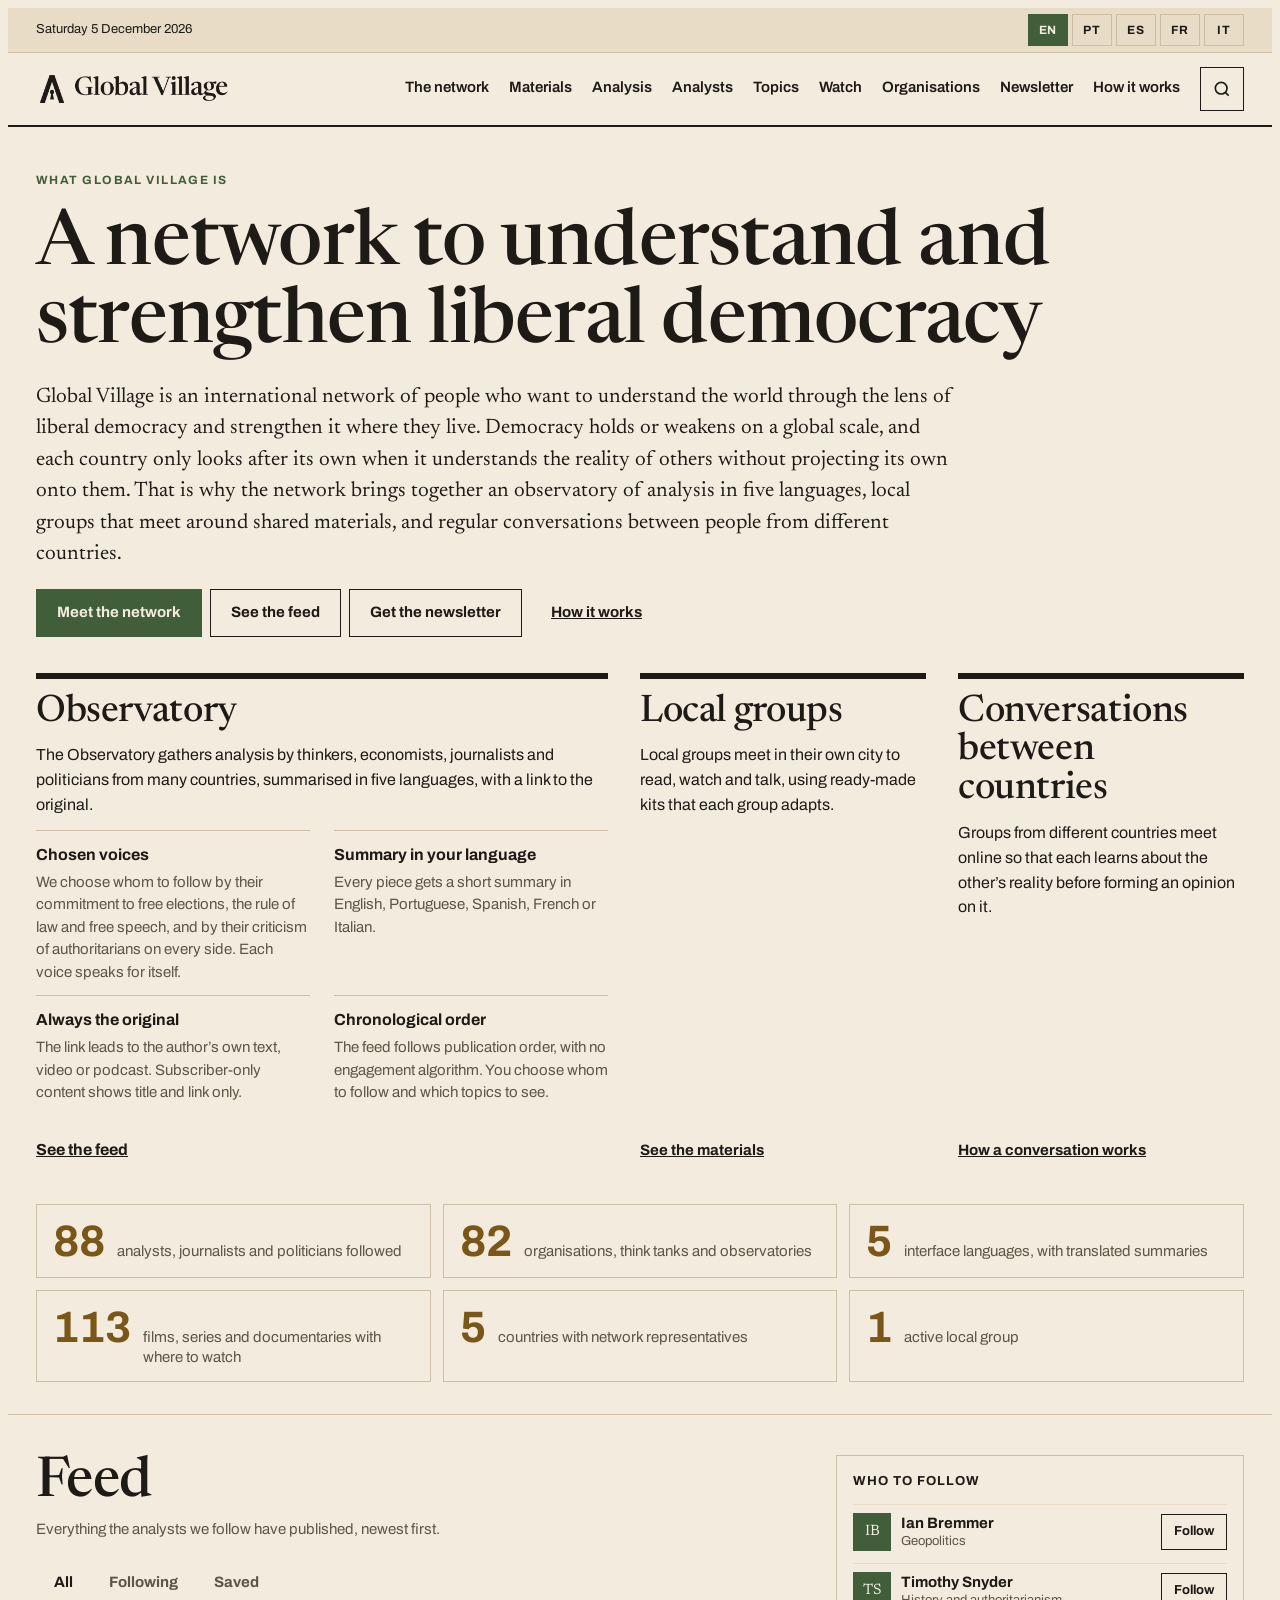
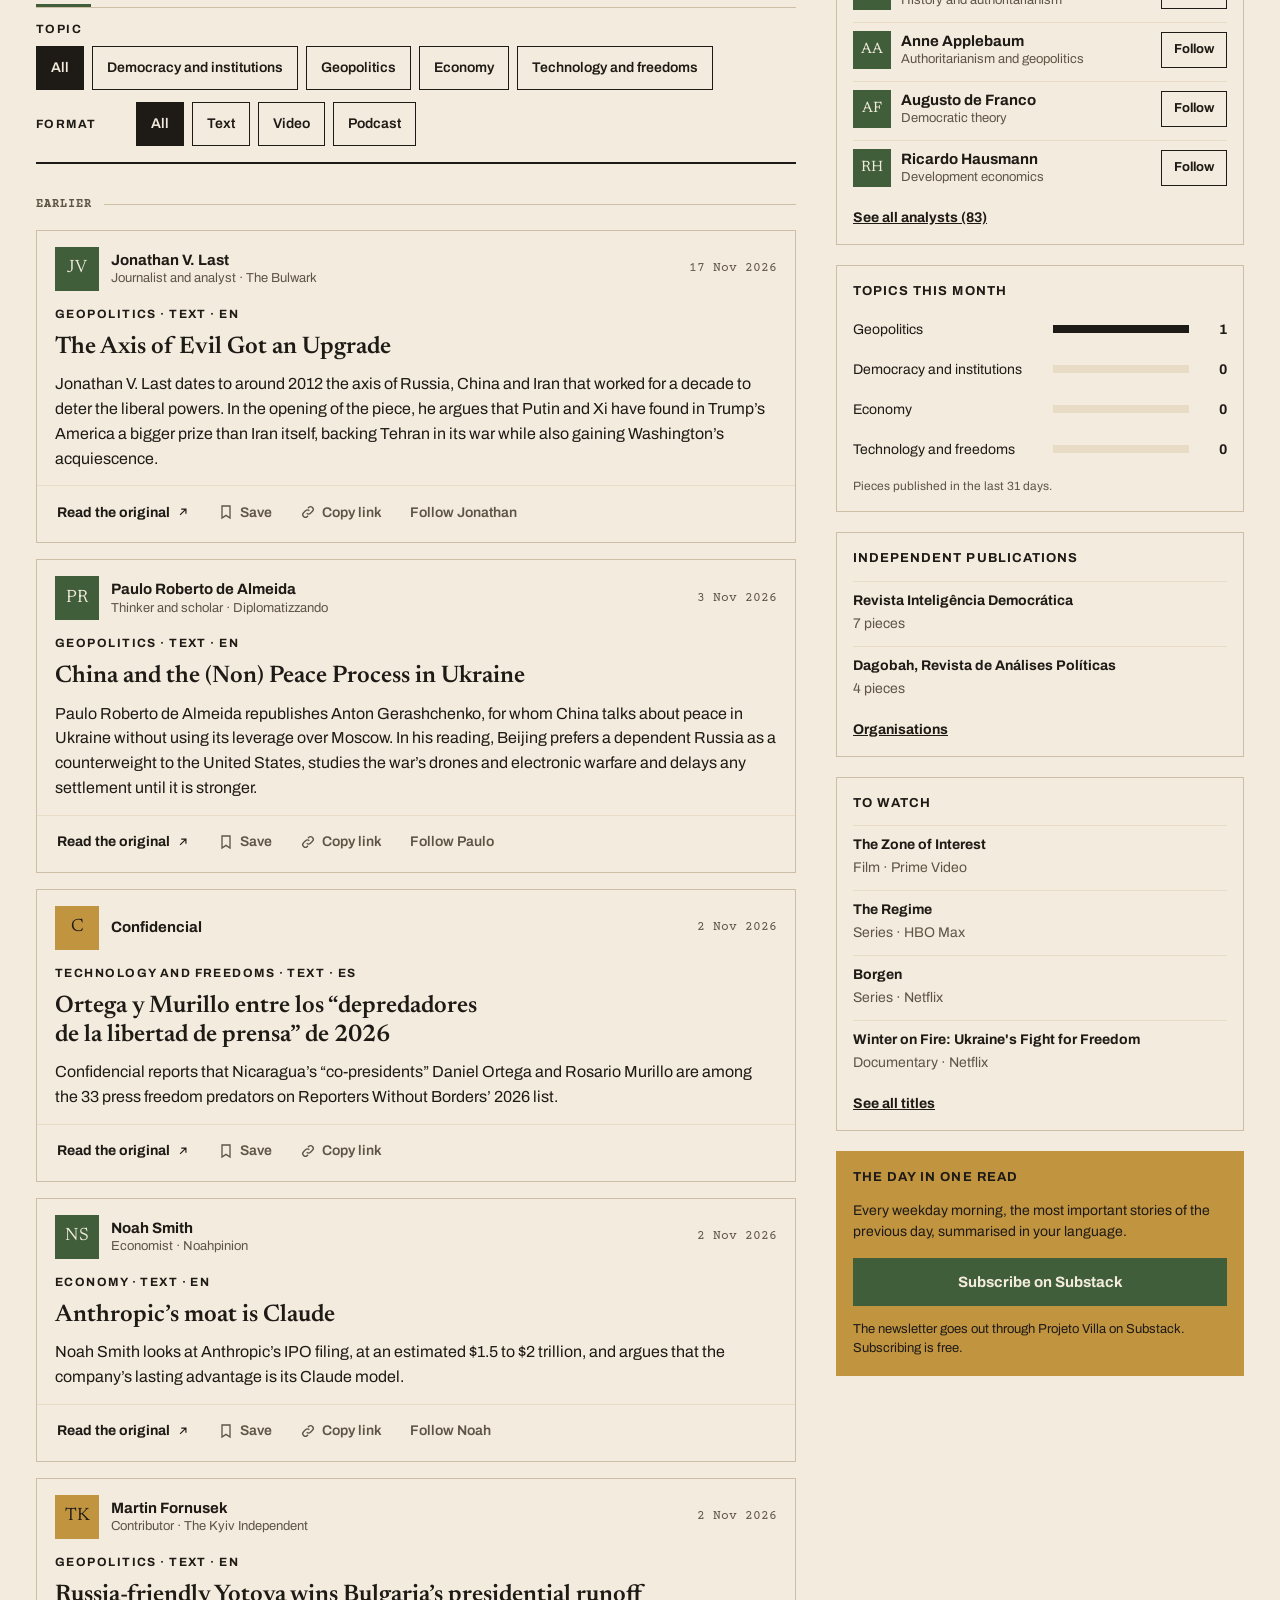
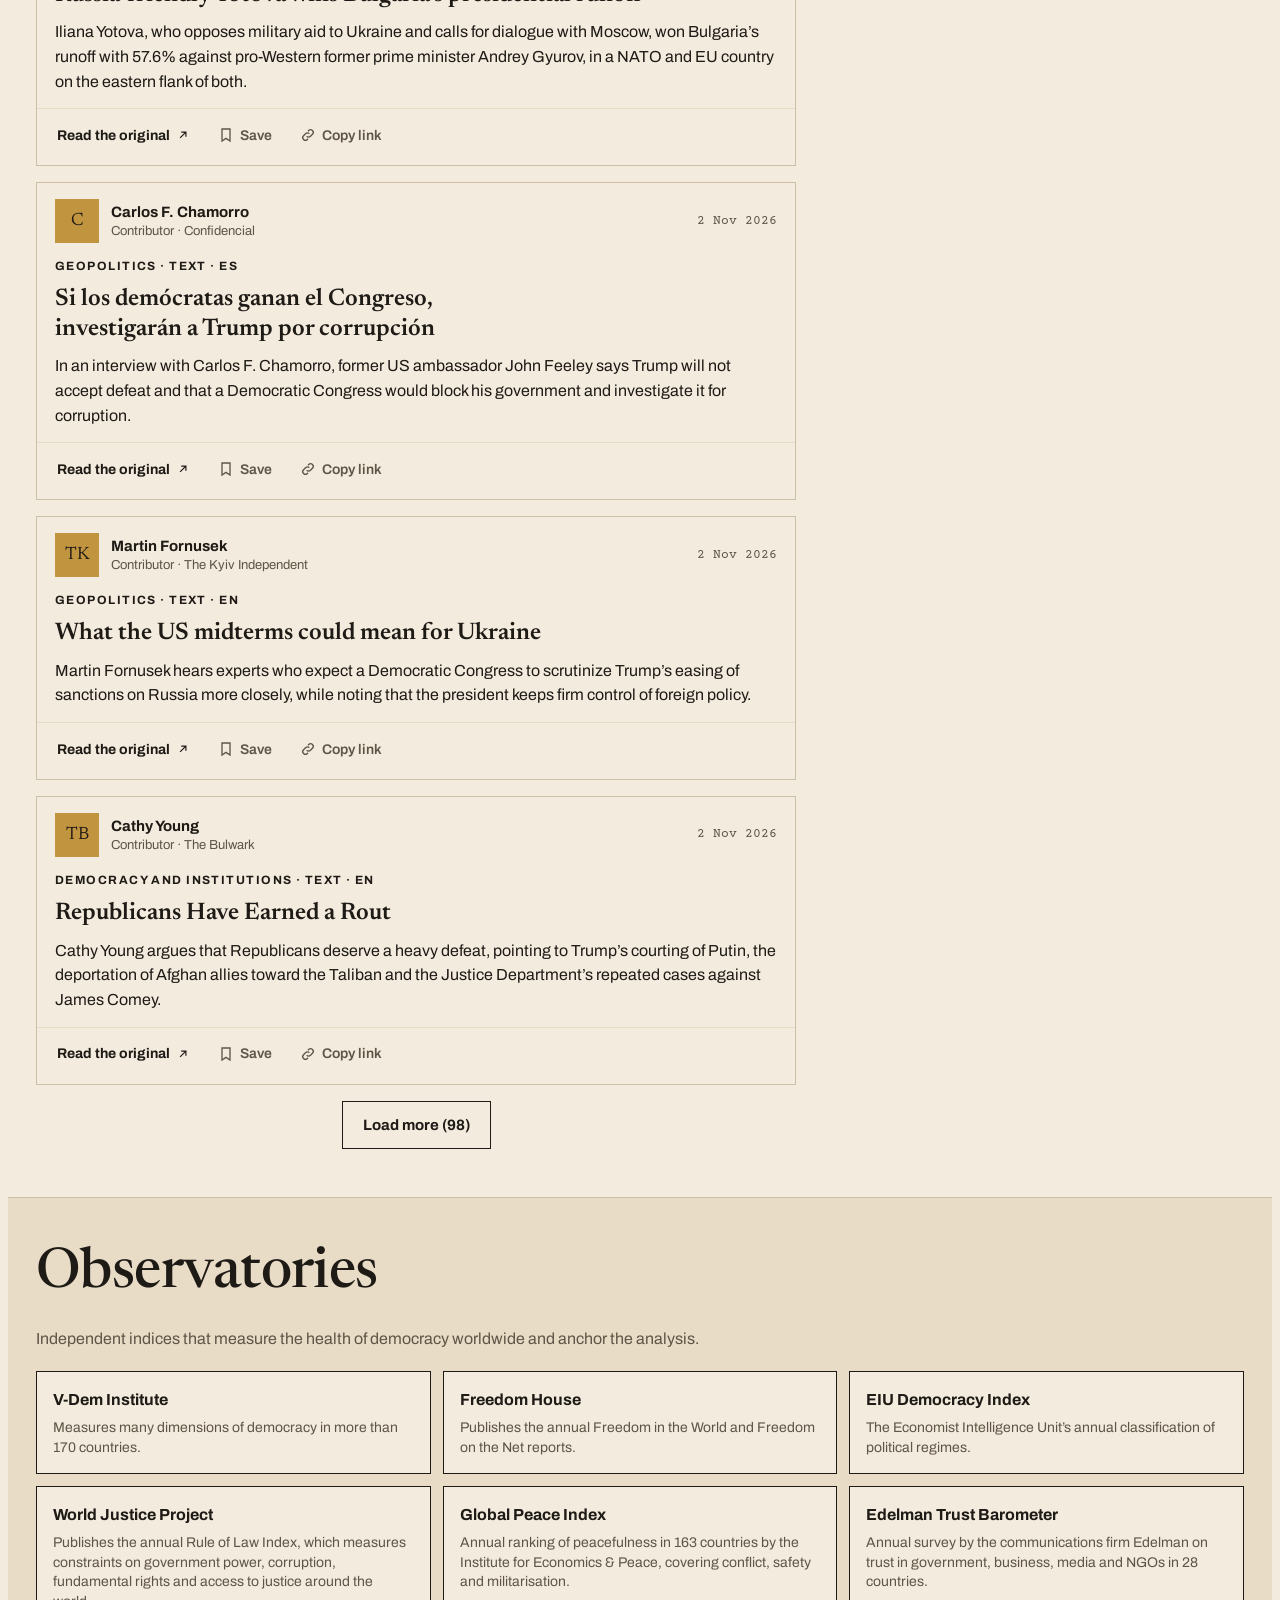
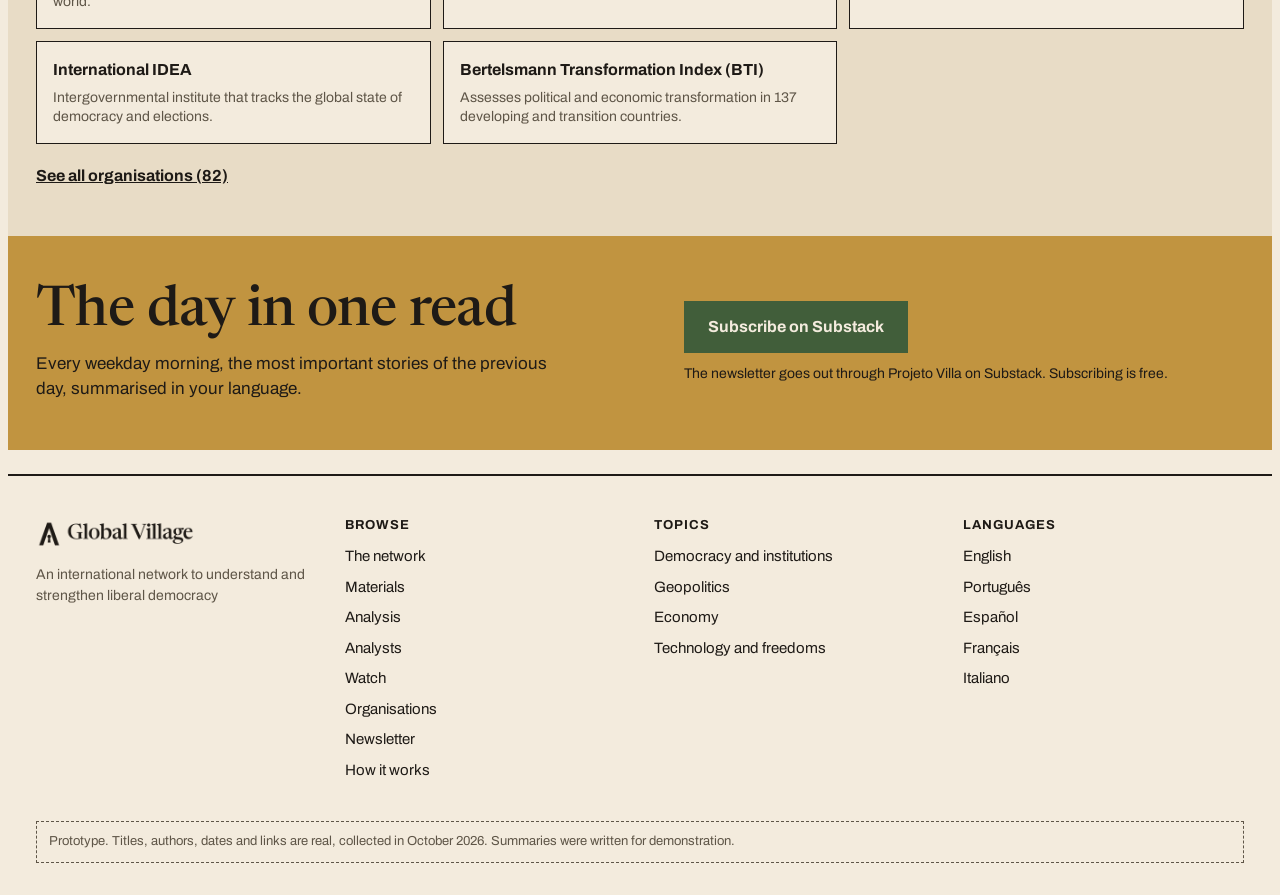
==== commit 3be8d8ed: "Edição especial sobre a China nos bastidores das guerras Cinco análises da base no feed (Robert Pers" ====
--- a/index.html
+++ b/index.html
@@ -592,6 +592,11 @@
 ].map(r=>({id:r[0],name:r[1],cat:r[2],area:r[3],cc:r[4],region:regOf(r[4]),org:r[5],lang:r[6],themes:r[7],ch:r[8]}));
 
 const ITEMS = [
+ {id:"last-eixo-do-mal-atualizado",who:["jonathan-v-last"],theme:"geo",fmt:"text",src:"The Bulwark",date:"2026-11-17",lang:"EN",title:"The Axis of Evil Got an Upgrade",sum_en:"Jonathan V. Last dates to around 2012 the axis of Russia, China and Iran that worked for a decade to deter the liberal powers. In the opening of the piece, he argues that Putin and Xi have found in Trump’s America a bigger prize than Iran itself, backing Tehran in its war while also gaining Washington’s acquiescence.",sum:"Jonathan V. Last data de cerca de 2012 o eixo entre Rússia, China e Irã, que passou uma década tentando conter as potências liberais. Na abertura do texto, ele sustenta que Putin e Xi encontraram na América de Trump um ganho maior que o próprio Irã, apoiando Teerã na guerra e contando ao mesmo tempo com a complacência de Washington.",url:"https://www.thebulwark.com/p/the-axis-of-evil-got-an-upgrade"},
+ {id:"almeida-gerashchenko-china-ucrania",who:["paulo-roberto-de-almeida"],by:"Anton Gerashchenko",theme:"geo",fmt:"text",src:"Diplomatizzando",date:"2026-11-03",lang:"EN",title:"China and the (Non) Peace Process in Ukraine",sum_en:"Paulo Roberto de Almeida republishes Anton Gerashchenko, for whom China talks about peace in Ukraine without using its leverage over Moscow. In his reading, Beijing prefers a dependent Russia as a counterweight to the United States, studies the war’s drones and electronic warfare and delays any settlement until it is stronger.",sum:"Paulo Roberto de Almeida reproduz Anton Gerashchenko, para quem a China fala em paz na Ucrânia sem usar a influência que tem sobre Moscou. Na leitura dele, Pequim prefere uma Rússia dependente como contrapeso aos Estados Unidos, estuda os drones e a guerra eletrônica do conflito e adia qualquer acordo até estar mais forte.",url:"https://diplomatizzando.blogspot.com/2026/11/chinas-posture-vis-vis-russias-war-of.html"},
+ {id:"occrp-changan-caminhoes-russia",who:[],theme:"geo",fmt:"text",src:"OCCRP",date:"2026-10-12",lang:"EN",title:"A Chinese Auto Giant Sponsors Portugal’s National Football Team. Its Trucks Are Used by Russia to Attack Ukraine.",sum_en:"OCCRP reporters found that the Russian military uses civilian trucks from China’s Changan, sponsor of Portugal’s national football team, to launch drone strikes against Ukraine. The Portuguese federation says the deal went through a strict compliance process.",sum:"Repórteres da OCCRP mostram que o exército russo usa caminhões civis da chinesa Changan, patrocinadora da seleção de Portugal, para lançar drones contra a Ucrânia. A federação portuguesa diz que o contrato passou por um processo rigoroso de conformidade.",url:"https://www.occrp.org/en/scoop/a-chinese-auto-giant-sponsors-portugals-national-football-team-its-trucks-are-used-by-russia-to-attack-ukraine"},
+ {id:"person-eixo-da-desordem",who:[],by:"Robert Person",theme:"geo",fmt:"text",src:"Journal of Democracy",date:"2026-06-01",lang:"EN",title:"A New American Grand Strategy for the 21st Century",sum_en:"Robert Person, of the Foreign Policy Research Institute, calls China, Iran, North Korea and Belarus an “Axis of Upheaval” behind Russia’s war. For him, Chinese energy purchases and financial networks pay for the war, and he proposes a “defensive liberalism” with collective tariffs on China, joint weapons production among allies and NATO spending at 5% of GDP.",sum:"Robert Person, do Foreign Policy Research Institute, chama de \"Eixo da Desordem\" o grupo formado por China, Irã, Coreia do Norte e Belarus em torno da guerra russa. Para ele, as compras chinesas de energia e as redes financeiras de Pequim pagam a guerra, e ele propõe um \"liberalismo defensivo\", com tarifas coletivas contra a China, produção conjunta de armas entre aliados e gasto de 5% do PIB na OTAN.",url:"https://www.journalofdemocracy.org/online-exclusive/a-new-american-grand-strategy-for-the-21st-century/"},
+ {id:"cheeseman-potencias-medias-autoritarias",who:["nic-cheeseman"],by:"Marie-Eve Desrosiers e Nic Cheeseman",theme:"geo",fmt:"text",src:"Journal of Democracy",date:"2026-04-01",lang:"EN",title:"The Rise of Authoritarian Middle Powers",sum_en:"Marie-Eve Desrosiers and Nic Cheeseman argue that authoritarian middle powers such as the UAE, Saudi Arabia, Turkey and Egypt hedge between blocs and erode the rules-based order through regional bodies and an “authoritarian multilateralism”. For them, these states are not simply proxies of Beijing or Moscow.",sum:"Marie-Eve Desrosiers e Nic Cheeseman argumentam que potências médias autoritárias, como Emirados, Arábia Saudita, Turquia e Egito, jogam entre os blocos e corroem a ordem baseada em regras por meio de organismos regionais e de um \"multilateralismo autoritário\". Para eles, esses países não são meras extensões de Pequim ou de Moscou.",url:"https://www.journalofdemocracy.org/articles/the-rise-of-authoritarian-middle-powers/"},
  {id:"protect-mesarios-ordem-judicial",who:[],theme:"dem",fmt:"text",src:"Protect Democracy",date:"2026-10-30",lang:"EN",title:"DOJ and DHS sued over baseless threats to prosecute election workers",sum_en:"Protect Democracy and a coalition of unions and civil rights groups sued the Justice and Homeland Security departments over threats to prosecute election workers who count ballots from voters on a DOJ list. A federal court issued a temporary restraining order the same night.",sum:"A Protect Democracy e uma coalizão de sindicatos e grupos de direitos civis processaram os departamentos de Justiça e de Segurança Interna pelas ameaças de processar quem apurasse votos de eleitores de uma lista do DOJ. Um tribunal federal concedeu uma ordem provisória na mesma noite.",url:"https://protectdemocracy.org/work/doj-dhs-sued-threats-election-workers/"},
  {id:"bulwark-aclu-simulacoes",who:[],by:"Lauren Egan",theme:"dem",fmt:"text",src:"The Bulwark",date:"2026-11-02",lang:"EN",title:"Inside the Wargaming to Foil Trump’s Election Meddling",sum_en:"Lauren Egan reports how the ACLU and other pro-democracy groups rehearsed 25 scenarios of interference in the midterms, from armed agents at the polls to Congress refusing to seat the winners, and asked what happens if no response comes together.",sum:"Lauren Egan conta como a ACLU e outros grupos pró-democracia ensaiaram 25 cenários de interferência nas eleições de meio de mandato, de agentes armados nas seções à recusa do Congresso em empossar os eleitos, e perguntaram o que acontece se nenhuma resposta funcionar.",url:"https://www.thebulwark.com/p/inside-the-pro-democracy-groups-wargaming-to-foil-trump-midterm-election-meddling"},
  {id:"kasparov-mark-wolf-eleicoes",who:["garry-kasparov"],theme:"dem",fmt:"video",src:"The Next Move",date:"2026-10-31",lang:"EN",title:"Trick or Threat: The Midterms Are in Danger",sum_en:"On Kasparov’s The Next Move, former federal judge Mark Wolf explains why armed federal agents at the polls would break US law and how the administration has laid the groundwork to call the election stolen.",sum:"No The Next Move, de Kasparov, o ex-juiz federal Mark Wolf explica por que agentes federais armados nas seções violariam a lei americana e como o governo preparou o terreno para dizer que a eleição foi roubada.",url:"https://www.thenextmove.org/p/trick-or-threat-the-midterms-are"},
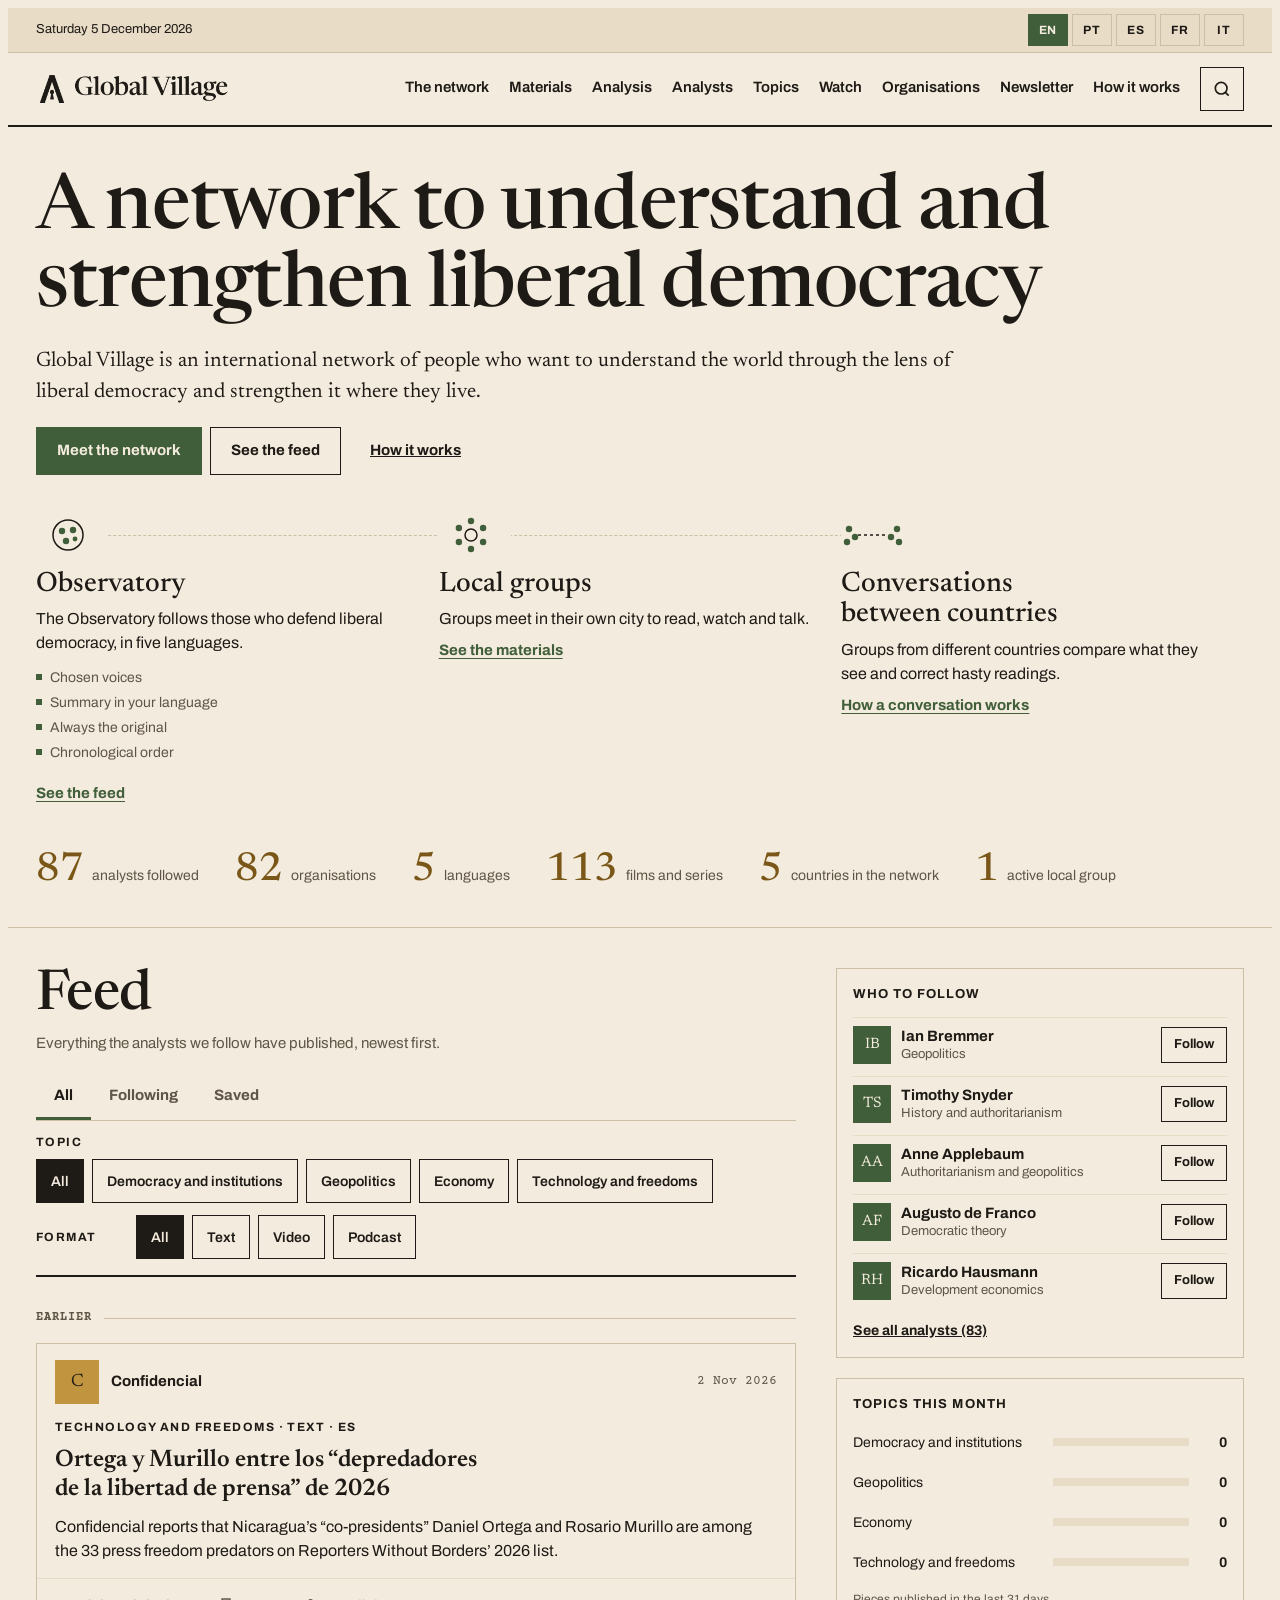
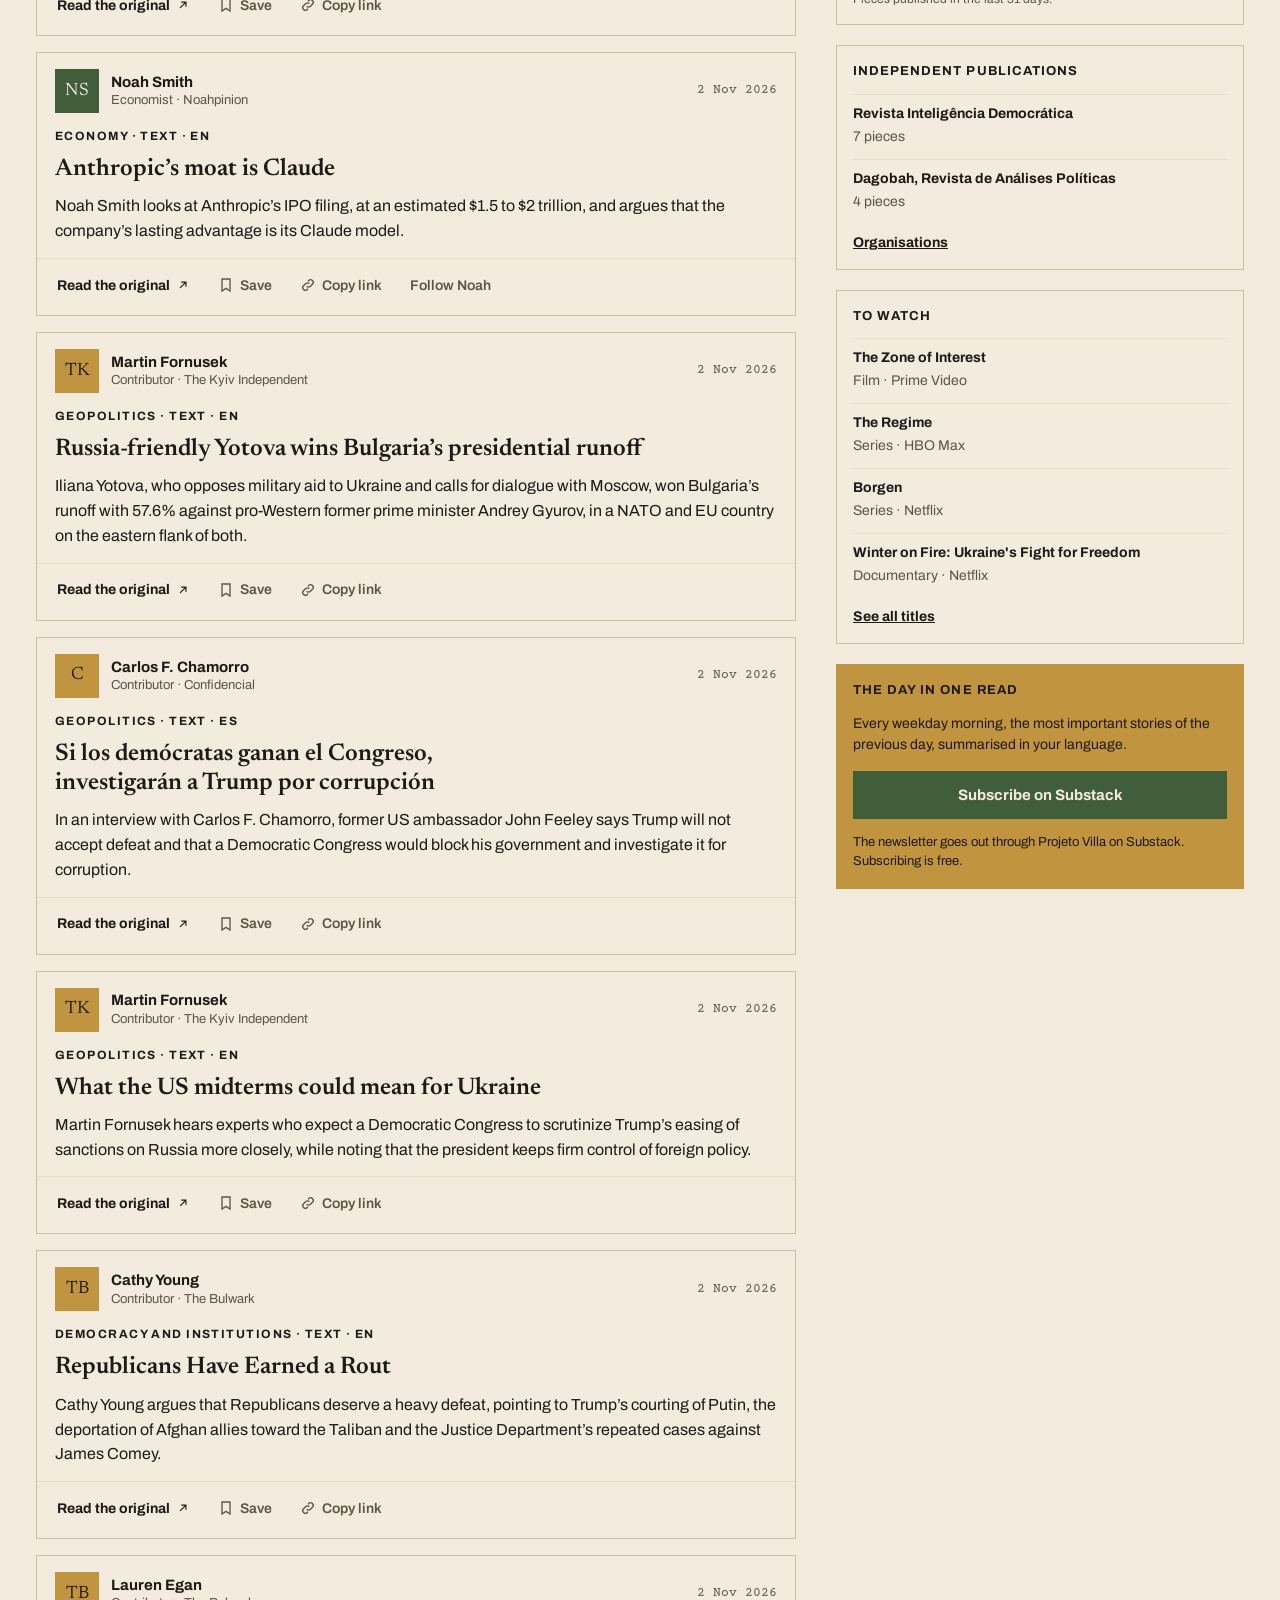
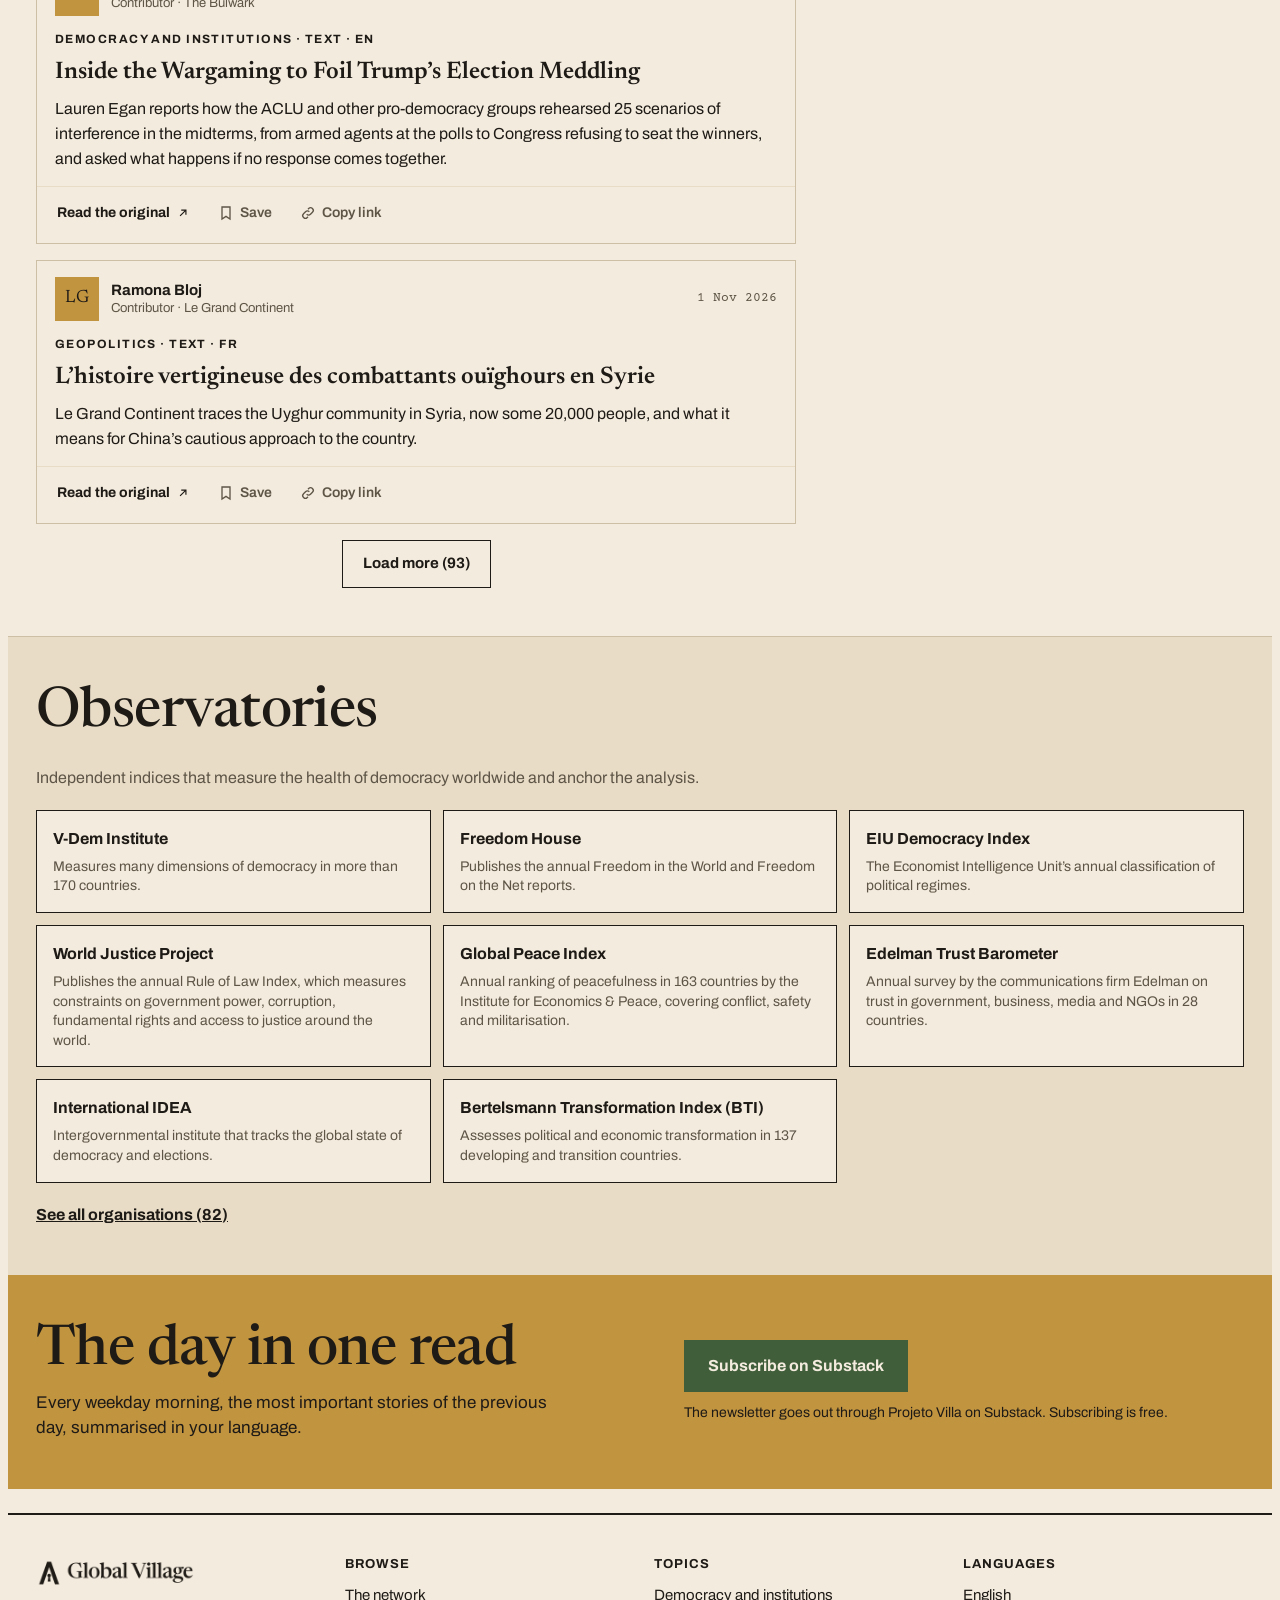
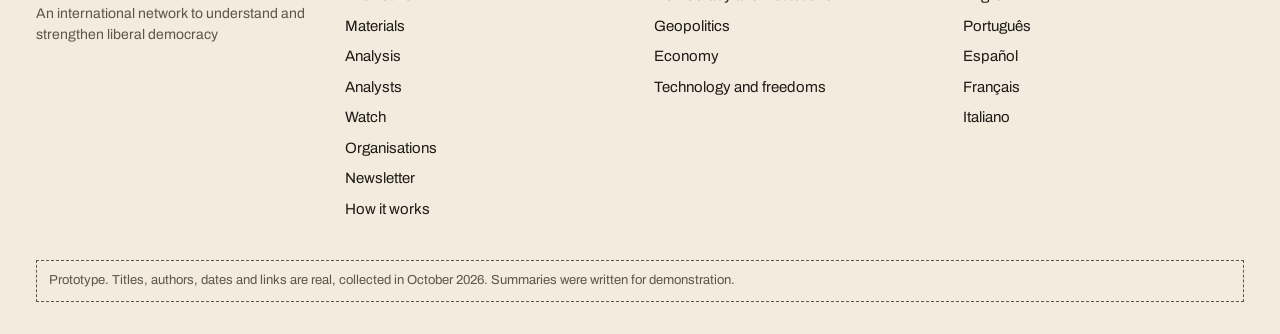
==== commit b3c68abc: "Redesenha os kits e enxuga a home e o Como funciona Cada kit ganha o roteiro do encontro em barra de" ====
--- a/index.html
+++ b/index.html
@@ -246,11 +246,6 @@
 .vp-main{flex:999 1 520px;min-width:0;display:flex;flex-direction:column;gap:18px}
 .vp-title{font-size:clamp(40px,6vw,78px)}
 #feed{scroll-margin-top:calc(env(safe-area-inset-top,0px) + 84px)}
-.vp-pillars{flex:1 1 340px;min-width:0;list-style:none;margin:0;padding:0;display:grid;gap:0}
-.vp-pillars li{display:flex;flex-direction:column;gap:4px;padding:14px 0;border-top:1px solid var(--rule)}
-.vp-pillars li:first-child{border-top:6px solid var(--ink)}
-.vp-pillars b{font-size:17px}
-.vp-pillars span{font-size:15px;color:var(--ink-2);line-height:1.5}
 .vp-stats{display:grid;gap:12px;grid-template-columns:repeat(auto-fit,minmax(min(100%,220px),1fr));padding-block:0 32px}
 .vp-stats .stat{background:var(--surface);border:1px solid var(--rule);padding:14px 16px}
 .vp-stats .stat b{font-size:44px}
@@ -313,21 +308,6 @@
 footer.site a{text-decoration:none}
 .proto{font-size:13px;line-height:1.5;color:var(--ink-2);padding:10px 12px;border:1px dashed var(--ink-2)}
 .notice{font-size:13px;color:var(--ink-2);display:flex;gap:8px;align-items:center}
-/* rede: frentes da home */
-.fronts{display:grid;gap:28px 32px;grid-template-columns:2fr 1fr 1fr;padding-block:8px 32px}
-@media (max-width:1000px){.fronts{grid-template-columns:1fr}}
-.front{border-top:6px solid var(--ink);padding-top:14px;display:flex;flex-direction:column;gap:12px;min-width:0}
-.front h3{margin:0}
-.front p{margin:0;font-size:16px;line-height:1.55}
-.front .go{font-weight:700;font-size:15px;min-height:44px;display:inline-flex;align-items:center;margin-top:auto}
-.front .go:not(button){text-decoration:underline}
-.front button.go{font:inherit;font-weight:700;background:transparent;border:0;padding:0;color:var(--ink);cursor:pointer;text-decoration:underline;align-self:flex-start}
-.pillars2{list-style:none;margin:0;padding:0;display:grid;gap:0 24px;grid-template-columns:repeat(auto-fit,minmax(min(100%,240px),1fr))}
-.pillars2 li{display:flex;flex-direction:column;gap:4px;padding:12px 0;border-top:1px solid var(--rule)}
-.pillars2 b{font-size:16px}
-.pillars2 span{font-size:15px;color:var(--ink-2);line-height:1.5}
-.vp-stats.six{grid-template-columns:repeat(auto-fit,minmax(min(100%,320px),1fr))}
-
 /* rede: mapa e lista */
 .net-stats{padding-block:0 24px}
 .netmap-scroll{overflow-x:auto;border:1.5px solid var(--ink);background:var(--surface)}
@@ -370,53 +350,204 @@
 .principles{display:flex;flex-direction:column;gap:12px}
 .principles h2{margin:0}
 .principles ol{margin:0;padding-left:1.4em;display:flex;flex-direction:column;gap:8px;max-width:48em;font-size:16px;line-height:1.55}
-.principles.compact{background:var(--soft);border:1px solid var(--rule);padding:14px 18px;gap:8px}
-.principles.compact ol{font-size:14px;gap:4px}
-
-/* kits */
-.kit{max-width:780px;display:flex;flex-direction:column;gap:24px;padding-block:20px 32px}
-.kit-head{display:flex;flex-direction:column;gap:12px;border-bottom:2px solid var(--ink);padding-bottom:20px}
-.kit-head .btn{align-self:flex-start}
-.kit h2{margin:0 0 10px;font-family:var(--f-serif);font-size:26px;font-weight:600;line-height:1.2}
-.kit h3{margin:16px 0 8px;font-size:15px;font-weight:700}
-.kit section>p{margin:0;font-size:17px;line-height:1.6}
-.kit-meta{display:flex;flex-wrap:wrap;gap:8px 32px;margin:0}
-.kit-meta dt{font-size:12px;font-weight:700;letter-spacing:.08em;text-transform:uppercase;color:var(--ink-2)}
-.kit-meta dd{margin:2px 0 0;font-weight:600}
-.kit-steps,.kit-list{margin:0;padding-left:1.4em;display:flex;flex-direction:column;gap:8px;font-size:16px;line-height:1.55}
-.kit-src{list-style:none;margin:0;padding:0}
-.kit-src li{display:flex;flex-direction:column;gap:2px;padding:8px 0;border-top:1px solid var(--rule);font-size:15px}
-.kit-src a{font-weight:700}
-.kit-note{margin:10px 0 0!important;font-size:14px!important}
-.kit-record dl{margin:12px 0 16px;display:flex;flex-direction:column;gap:0}
+
+/* desenhos de pontos: pessoas como pontos, como no mapa da rede */
+.glyph{width:64px;height:40px;flex:none;overflow:visible}
+.glyph .g-dot{fill:var(--signal)}
+.glyph .g-line{fill:none;stroke:var(--ink);stroke-width:1.5}
+.glyph .g-dash{stroke-dasharray:3 3}
+.glyph .g-fill{fill:var(--ink)}
+
+/* frentes (home e Como funciona) */
+.fronts2{display:grid;grid-template-columns:repeat(3,minmax(0,1fr));gap:0;position:relative;padding-block:12px 8px}
+.fronts2::before{content:"";position:absolute;left:32px;right:calc(33.33% - 32px);top:32px;border-top:1.5px dashed var(--rule)}
+.front2{position:relative;display:flex;flex-direction:column;gap:8px;padding-right:32px}
+.front2 .glyph{background:var(--paper);padding-right:8px;box-sizing:content-box}
+.front2 h3{margin:6px 0 0;font-family:var(--f-serif);font-size:28px;font-weight:500;line-height:1.1}
+.front2 p{margin:0;font-size:16px;line-height:1.5;max-width:28em}
+.f-go{font:inherit;font-weight:700;font-size:15px;color:var(--signal-text);background:none;border:0;padding:0;cursor:pointer;text-decoration:underline;text-underline-offset:3px;align-self:flex-start;min-height:44px}
+.pillars-s{list-style:none;margin:4px 0 0;padding:0;display:flex;flex-direction:column;gap:4px;font-size:14px;color:var(--ink-2)}
+.pillars-s li::before{content:"";display:inline-block;width:6px;height:6px;background:var(--signal);margin:0 8px 2px 0}
+@media (max-width:820px){.fronts2{grid-template-columns:1fr;gap:28px}.fronts2::before{display:none}.front2{padding-right:0}}
+.figs{display:flex;flex-wrap:wrap;gap:12px 36px;padding:28px 0 36px;margin:0;list-style:none}
+.figs li{display:flex;align-items:baseline;gap:8px}
+.figs b{font-family:var(--f-serif);font-weight:500;font-size:40px;line-height:1;color:var(--ocre-text);font-variant-numeric:tabular-nums}
+.figs span{font-size:14px;color:var(--ink-2)}
+.net-note{margin:16px 0 0;font-size:14px;color:var(--ink-2)}
+.about-more{border-top:1px solid var(--rule)}
+.about-more:last-of-type{border-bottom:1px solid var(--rule)}
+.about-more summary{cursor:pointer;list-style:none;display:flex;justify-content:space-between;align-items:center;gap:16px;padding:18px 0;font-family:var(--f-serif);font-size:26px;font-weight:500}
+.about-more summary::-webkit-details-marker{display:none}
+.about-more summary::after{content:"+";font-family:var(--f-ui);font-size:24px;color:var(--signal-text)}
+.about-more[open] summary::after{content:"−"}
+.about-more .prose{padding-bottom:20px}
+
+/* página Materiais */
+.kit-cards{display:grid;gap:20px;grid-template-columns:repeat(auto-fit,minmax(min(100%,320px),1fr))}
+.kit-card{display:flex;flex-direction:column;gap:12px;padding:22px;border:1.5px solid var(--ink);background:var(--surface);text-decoration:none;color:var(--ink)}
+.kit-card:hover{background:var(--soft);color:var(--ink)}
+.kit-card h2{margin:0;font-family:var(--f-serif);font-size:28px;font-weight:500;line-height:1.1}
+.kit-card p{margin:0;font-size:16px;line-height:1.5}
+.kit-card .ag-bar{height:12px}
+.kc-go{margin-top:auto;font-weight:700;color:var(--signal-text);text-decoration:underline;text-underline-offset:3px}
+.start{list-style:none;margin:0;padding:0;counter-reset:st;display:grid;gap:16px;grid-template-columns:repeat(auto-fit,minmax(min(100%,200px),1fr))}
+.start li{counter-increment:st;display:flex;flex-direction:column;gap:8px;font-size:17px;font-weight:600;line-height:1.35;padding-top:12px;border-top:6px solid var(--ink)}
+.start li::before{content:counter(st);font-family:var(--f-serif);font-size:40px;font-weight:500;line-height:1;color:var(--ocre-text)}
+.rec-empty{display:flex;gap:16px;align-items:center;padding:18px 20px;border:1.5px dashed var(--ink-2);max-width:760px}
+.rec-empty p{margin:0;font-size:15px;line-height:1.5;color:var(--ink-2)}
+.rec-list{list-style:none;margin:0;padding:0}
+.rec-list li{display:flex;flex-wrap:wrap;gap:4px 16px;padding:12px 0;border-top:1px solid var(--rule)}
+
+/* fatos do kit: tempo, pessoas, formato */
+.facts-row{list-style:none;margin:0;padding:0;display:flex;flex-wrap:wrap;gap:10px 24px;font-size:14px;font-weight:600}
+.facts-row li{display:inline-flex;align-items:center;gap:8px}
+.fi{width:18px;height:18px;fill:none;stroke:var(--ink);stroke-width:1.6}
+.pdots{display:inline-flex;gap:3px;align-items:center}
+.pd{width:8px;height:8px;border-radius:50%;border:1.5px solid var(--signal);display:inline-block}
+.pd.on{background:var(--signal)}
+.pdots b{font-size:12px;color:var(--signal-text)}
+.pdots-pair{display:inline-flex;align-items:center;gap:4px}
+.pd-link{width:14px;border-top:1.5px dashed var(--ink-2)}
+
+/* página do kit */
+.kit{max-width:1000px;display:flex;flex-direction:column;gap:40px;padding-block:20px 32px}
+.kit-head{display:flex;flex-wrap:wrap;gap:16px 32px;align-items:flex-end;justify-content:space-between;border-bottom:2px solid var(--ink);padding-bottom:24px}
+.kh-main{display:flex;flex-direction:column;gap:12px;flex:1 1 460px;min-width:0}
+.kh-main .lede{max-width:34em}
+.kit h2{margin:0 0 16px;font-family:var(--f-serif);font-size:30px;font-weight:500;line-height:1.15}
+.kit h3{margin:0 0 10px;font-size:16px;font-weight:700}
+.kit-note{margin:12px 0 0;font-size:14px}
+.pstrip{display:flex;flex-direction:column;gap:10px}
+.pchips{list-style:none;margin:0;padding:0;display:flex;flex-wrap:wrap;gap:8px}
+.pchips li{font-size:13px;font-weight:600;padding:6px 10px;background:var(--soft);border:1px solid var(--rule)}
+.pstrip details summary{cursor:pointer;font-size:14px;font-weight:700;color:var(--signal-text);min-height:32px;display:inline-flex;align-items:center}
+.pstrip ol{margin:6px 0 0;padding-left:1.4em;display:flex;flex-direction:column;gap:6px;font-size:15px;line-height:1.5;max-width:48em}
+.print-only{display:none!important}
+
+/* roteiro */
+.ag-bar{display:flex;gap:2px;height:44px}
+.ag-b{display:flex;align-items:center;justify-content:center;min-width:0;overflow:hidden}
+.ag-b b{font-size:14px}
+.ag-edge{background:var(--soft);color:var(--ink)}
+.ag-talk{background:var(--signal);color:var(--signal-ink)}
+.ag-watch{background:var(--ocre);color:var(--ink)}
+.ag-list{list-style:none;margin:16px 0 0;padding:0}
+.ag-list li{display:grid;grid-template-columns:32px minmax(0,1fr) auto;gap:14px;align-items:baseline;padding:10px 0;border-top:1px solid var(--rule)}
+.ag-n{width:28px;height:28px;display:inline-flex;align-items:center;justify-content:center;font-weight:700;font-size:14px;align-self:center}
+.ag-t{display:flex;flex-direction:column;gap:2px}
+.ag-t b{font-size:16px}
+.ag-t span{font-size:15px;color:var(--ink-2);line-height:1.45}
+.ag-m{font-weight:700;font-size:14px;text-align:right;font-variant-numeric:tabular-nums;white-space:nowrap}
+.ag-m small{display:block;font-weight:400;color:var(--ink-2);font-size:12px}
+.ag-total{margin:8px 0 0;text-align:right;font-weight:700;font-size:14px}
+
+/* papel do facilitador */
+.roles{display:grid;gap:0;grid-template-columns:repeat(3,minmax(0,1fr));border:1.5px solid var(--ink)}
+.role{padding:16px 18px;border-left:1px solid var(--rule)}
+.role:first-child{border-left:0}
+.role h3{font-family:var(--f-serif);font-size:22px;font-weight:500;margin:0 0 10px}
+.role ul{list-style:none;margin:0;padding:0;display:flex;flex-direction:column;gap:10px;font-size:15px;line-height:1.4}
+.role li{display:flex;gap:10px;align-items:flex-start}
+.box{width:14px;height:14px;border:1.5px solid var(--ink);flex:none;margin-top:3px}
+@media (max-width:760px){.roles{grid-template-columns:1fr}.role{border-left:0;border-top:1px solid var(--rule)}.role:first-child{border-top:0}}
+
+/* seletor de livro ou filme e perguntas */
+.picker{display:grid;gap:8px;grid-template-columns:repeat(auto-fill,minmax(min(100%,190px),1fr));margin-bottom:20px}
+.pick{display:flex;flex-direction:column;gap:2px;text-align:left;padding:10px 12px;min-height:64px;font:inherit;cursor:pointer;background:var(--surface);color:var(--ink);border:1.5px solid var(--rule)}
+.pick b{font-family:var(--f-serif);font-size:17px;font-weight:600;line-height:1.2}
+.pick span{font-size:13px;color:var(--ink-2)}
+.pick:hover{border-color:var(--ink)}
+.pick[aria-pressed="true"]{border-color:var(--signal);background:var(--signal);color:var(--signal-ink)}
+.pick[aria-pressed="true"] span{color:var(--signal-ink)}
+.qpanel{background:var(--soft);border-left:6px solid var(--signal);padding:20px 24px}
+.q-for{margin:0;font-size:14px;font-weight:700;color:var(--ink-2)}
+.q-title{margin:2px 0 14px!important;font-family:var(--f-serif)!important;font-size:26px!important;font-weight:500!important;line-height:1.15}
+.q-title span{display:block;font-family:var(--f-ui);font-size:14px;font-weight:400;color:var(--ink-2);margin-top:4px}
+.qs{margin:0;padding-left:1.5em;display:flex;flex-direction:column;gap:12px}
+.qs li{font-family:var(--f-serif);font-size:20px;line-height:1.4;padding-left:4px}
+.qs li::marker{font-family:var(--f-ui);font-size:14px;font-weight:700;color:var(--signal-text)}
+.where{margin:16px 0 0;font-size:14px}
+.where a{font-weight:700;margin-left:6px}
+.alt{margin-top:28px;display:flex;flex-direction:column;gap:10px}
+.alt .qs li{font-size:17px}
+.alt-list{list-style:none;margin:0 0 8px;padding:0}
+.alt-list li{display:flex;flex-direction:column;gap:2px;padding:8px 0;border-top:1px solid var(--rule);font-size:15px}
+.alt-list a{font-weight:700}
+
+/* conversa entre países */
+.flow{display:grid;gap:0;grid-template-columns:repeat(5,minmax(0,1fr));border-top:1.5px solid var(--ink)}
+.flow-step{display:flex;flex-direction:column;gap:6px;padding:16px 14px 0 0}
+.flow-step .glyph{width:56px;height:35px}
+.fs-n{font-family:var(--f-serif);font-size:15px;color:var(--ocre-text);font-weight:600}
+.flow-step b{font-size:16px}
+.flow-step span:last-child{font-size:14px;color:var(--ink-2);line-height:1.45}
+@media (max-width:760px){.flow{grid-template-columns:1fr}.flow-step{flex-direction:row;flex-wrap:wrap;align-items:center;gap:4px 12px;padding:14px 0;border-bottom:1px solid var(--rule)}.flow-step span:last-child{flex-basis:100%}}
+.bank-wrap{display:grid;gap:24px;grid-template-columns:minmax(0,1.4fr) minmax(0,1fr);align-items:start}
+@media (max-width:820px){.bank-wrap{grid-template-columns:1fr}}
+.bank{display:flex;flex-direction:column;gap:18px}
+.bank fieldset{border:0;margin:0;padding:0}
+.bank legend{font-weight:700;font-size:15px;padding:0;margin-bottom:6px}
+.bq{display:flex;gap:10px;align-items:flex-start;padding:8px 0;border-top:1px solid var(--rule);cursor:pointer;font-size:15px;line-height:1.45}
+.bq input{width:18px;height:18px;margin:2px 0 0;accent-color:var(--signal);flex:none}
+.pauta{position:sticky;top:calc(env(safe-area-inset-top,0px) + 92px);background:var(--soft);border-left:6px solid var(--signal);padding:18px 20px;display:flex;flex-direction:column;gap:12px}
+.pauta h3{font-family:var(--f-serif);font-size:22px;font-weight:500;margin:0}
+.pauta p{margin:0;font-size:14px}
+.pauta .qs li{font-size:17px}
+.pauta .btn{align-self:flex-start}
+
+/* registro do encontro, como uma ficha datilografada */
+.ficha{border:1.5px solid var(--ink);padding:22px 24px;background:var(--surface)}
+.ficha-head{display:flex;justify-content:space-between;align-items:flex-start;gap:16px}
+.ficha h2{margin:0}
+.stamp{width:72px;height:72px;border-radius:50%;border:2px solid var(--carimbo);color:var(--carimbo);display:flex;align-items:center;justify-content:center;text-align:center;font-family:var(--f-mono);font-weight:700;font-size:11px;line-height:1.2;transform:rotate(-8deg);flex:none}
+.ficha dl{margin:16px 0 18px;display:flex;flex-direction:column}
 .rec-row{display:grid;grid-template-columns:minmax(120px,200px) 1fr;gap:12px;align-items:start;border-bottom:1px solid var(--ink);min-height:48px;padding-top:12px}
 .rec-row.tall{min-height:96px}
-.rec-row dt{font-weight:700;font-size:14px}
+.rec-row dt{font-family:var(--f-mono);font-size:14px}
 .rec-row dd{margin:0}
 
 @media print{
   @page{margin:14mm}
   .strip,header.site,footer.site,.overlay,.toast,.no-print{display:none!important}
-  body{background:#fff;color:#000;font-size:11pt}
+  .print-only{display:block!important}
+  body{background:#fff;color:#000;font-size:10.5pt}
   body::before{display:none}
   main{animation:none!important}
   .wrap{max-width:none;padding:0}
-  .kit{max-width:none;padding:0;gap:14px}
+  .kit{max-width:none;padding:0;gap:16px}
   .kit a{color:#000;text-decoration:none}
-  .kit .lede{font-size:13pt}
-  .kit h1{font-size:28pt}
-  .kit h2{font-size:15pt;break-after:avoid}
-  .kit li,.rec-row{break-inside:avoid}
-  .principles.compact{background:#fff;border:1px solid #000}
-  .kit-record{break-inside:avoid}
-  .rec-row{border-bottom-color:#000}
-  .kicker,.muted,.kit-meta dt{color:#333!important}
-  .kit section>p,.kit-steps,.kit-list,.principles.compact ol{font-size:10.5pt;line-height:1.4;gap:3px}
-  .kit-src li{padding:3px 0;font-size:10pt}
-  .kit h3{margin:10px 0 4px;font-size:10.5pt}
-  .kit-head{gap:8px;padding-bottom:12px}
-  .rec-row{min-height:36px;padding-top:8px}
-  .rec-row.tall{min-height:80px}
+  .kit h1{font-size:26pt}
+  .kit h2{font-size:15pt;margin-bottom:8px;break-after:avoid}
+  .kit-head{padding-bottom:12px}
+  .kit .lede{font-size:12pt}
+  .pchips li{background:#fff;border-color:#000}
+  .pstrip ol{font-size:9.5pt;gap:2px}
+  .ag-bar{height:22px;print-color-adjust:exact;-webkit-print-color-adjust:exact}
+  .ag-n,.pd.on,.glyph,.qpanel,.pauta,.stamp{print-color-adjust:exact;-webkit-print-color-adjust:exact}
+  .ag-list li{padding:4px 0}
+  .ag-t span{font-size:9.5pt}
+  .role{padding:10px 12px}
+  .role ul{font-size:10pt;gap:4px}
+  .qpanel,.pauta{background:#fff;border-left-color:#000;position:static}
+  .qs li{font-size:12pt}
+  .alt .qs li{font-size:10.5pt}
+  .bank-wrap.has-pauta{grid-template-columns:1fr}
+  .bank-wrap.has-pauta .bank{display:none}
+  .kit li,.rec-row,.role,.flow-step{break-inside:avoid}
+  .ficha{break-inside:avoid;border-color:#000}
+  .rec-row{min-height:34px;padding-top:6px;border-bottom-color:#000}
+  .rec-row.tall{min-height:76px}
+  .muted,.kit-note,.ag-t span,.q-for{color:#333!important}
+  .roles{grid-template-columns:repeat(3,minmax(0,1fr))}
+  .role{border-top:0!important;border-left:1px solid #999}
+  .role:first-child{border-left:0}
+  .flow{grid-template-columns:repeat(5,minmax(0,1fr))}
+  .flow-step{flex-direction:column;align-items:flex-start;padding:8px 10px 0 0;border-bottom:0}
+  .flow-step span:last-child{font-size:9pt;flex-basis:auto}
+  .roles{break-inside:avoid}
+  .ficha{background:#fff}
+  .pchips,.alt-list,.alt h3,.work>h2{display:none!important}
+  .kit section{break-inside:auto}
 }
 @media (prefers-reduced-motion: no-preference){ main{animation:fade .25s ease-out} @keyframes fade{from{opacity:.4}to{opacity:1}} }
 </style>
@@ -592,11 +723,6 @@
 ].map(r=>({id:r[0],name:r[1],cat:r[2],area:r[3],cc:r[4],region:regOf(r[4]),org:r[5],lang:r[6],themes:r[7],ch:r[8]}));
 
 const ITEMS = [
- {id:"last-eixo-do-mal-atualizado",who:["jonathan-v-last"],theme:"geo",fmt:"text",src:"The Bulwark",date:"2026-11-17",lang:"EN",title:"The Axis of Evil Got an Upgrade",sum_en:"Jonathan V. Last dates to around 2012 the axis of Russia, China and Iran that worked for a decade to deter the liberal powers. In the opening of the piece, he argues that Putin and Xi have found in Trump’s America a bigger prize than Iran itself, backing Tehran in its war while also gaining Washington’s acquiescence.",sum:"Jonathan V. Last data de cerca de 2012 o eixo entre Rússia, China e Irã, que passou uma década tentando conter as potências liberais. Na abertura do texto, ele sustenta que Putin e Xi encontraram na América de Trump um ganho maior que o próprio Irã, apoiando Teerã na guerra e contando ao mesmo tempo com a complacência de Washington.",url:"https://www.thebulwark.com/p/the-axis-of-evil-got-an-upgrade"},
- {id:"almeida-gerashchenko-china-ucrania",who:["paulo-roberto-de-almeida"],by:"Anton Gerashchenko",theme:"geo",fmt:"text",src:"Diplomatizzando",date:"2026-11-03",lang:"EN",title:"China and the (Non) Peace Process in Ukraine",sum_en:"Paulo Roberto de Almeida republishes Anton Gerashchenko, for whom China talks about peace in Ukraine without using its leverage over Moscow. In his reading, Beijing prefers a dependent Russia as a counterweight to the United States, studies the war’s drones and electronic warfare and delays any settlement until it is stronger.",sum:"Paulo Roberto de Almeida reproduz Anton Gerashchenko, para quem a China fala em paz na Ucrânia sem usar a influência que tem sobre Moscou. Na leitura dele, Pequim prefere uma Rússia dependente como contrapeso aos Estados Unidos, estuda os drones e a guerra eletrônica do conflito e adia qualquer acordo até estar mais forte.",url:"https://diplomatizzando.blogspot.com/2026/11/chinas-posture-vis-vis-russias-war-of.html"},
- {id:"occrp-changan-caminhoes-russia",who:[],theme:"geo",fmt:"text",src:"OCCRP",date:"2026-10-12",lang:"EN",title:"A Chinese Auto Giant Sponsors Portugal’s National Football Team. Its Trucks Are Used by Russia to Attack Ukraine.",sum_en:"OCCRP reporters found that the Russian military uses civilian trucks from China’s Changan, sponsor of Portugal’s national football team, to launch drone strikes against Ukraine. The Portuguese federation says the deal went through a strict compliance process.",sum:"Repórteres da OCCRP mostram que o exército russo usa caminhões civis da chinesa Changan, patrocinadora da seleção de Portugal, para lançar drones contra a Ucrânia. A federação portuguesa diz que o contrato passou por um processo rigoroso de conformidade.",url:"https://www.occrp.org/en/scoop/a-chinese-auto-giant-sponsors-portugals-national-football-team-its-trucks-are-used-by-russia-to-attack-ukraine"},
- {id:"person-eixo-da-desordem",who:[],by:"Robert Person",theme:"geo",fmt:"text",src:"Journal of Democracy",date:"2026-06-01",lang:"EN",title:"A New American Grand Strategy for the 21st Century",sum_en:"Robert Person, of the Foreign Policy Research Institute, calls China, Iran, North Korea and Belarus an “Axis of Upheaval” behind Russia’s war. For him, Chinese energy purchases and financial networks pay for the war, and he proposes a “defensive liberalism” with collective tariffs on China, joint weapons production among allies and NATO spending at 5% of GDP.",sum:"Robert Person, do Foreign Policy Research Institute, chama de \"Eixo da Desordem\" o grupo formado por China, Irã, Coreia do Norte e Belarus em torno da guerra russa. Para ele, as compras chinesas de energia e as redes financeiras de Pequim pagam a guerra, e ele propõe um \"liberalismo defensivo\", com tarifas coletivas contra a China, produção conjunta de armas entre aliados e gasto de 5% do PIB na OTAN.",url:"https://www.journalofdemocracy.org/online-exclusive/a-new-american-grand-strategy-for-the-21st-century/"},
- {id:"cheeseman-potencias-medias-autoritarias",who:["nic-cheeseman"],by:"Marie-Eve Desrosiers e Nic Cheeseman",theme:"geo",fmt:"text",src:"Journal of Democracy",date:"2026-04-01",lang:"EN",title:"The Rise of Authoritarian Middle Powers",sum_en:"Marie-Eve Desrosiers and Nic Cheeseman argue that authoritarian middle powers such as the UAE, Saudi Arabia, Turkey and Egypt hedge between blocs and erode the rules-based order through regional bodies and an “authoritarian multilateralism”. For them, these states are not simply proxies of Beijing or Moscow.",sum:"Marie-Eve Desrosiers e Nic Cheeseman argumentam que potências médias autoritárias, como Emirados, Arábia Saudita, Turquia e Egito, jogam entre os blocos e corroem a ordem baseada em regras por meio de organismos regionais e de um \"multilateralismo autoritário\". Para eles, esses países não são meras extensões de Pequim ou de Moscou.",url:"https://www.journalofdemocracy.org/articles/the-rise-of-authoritarian-middle-powers/"},
  {id:"protect-mesarios-ordem-judicial",who:[],theme:"dem",fmt:"text",src:"Protect Democracy",date:"2026-10-30",lang:"EN",title:"DOJ and DHS sued over baseless threats to prosecute election workers",sum_en:"Protect Democracy and a coalition of unions and civil rights groups sued the Justice and Homeland Security departments over threats to prosecute election workers who count ballots from voters on a DOJ list. A federal court issued a temporary restraining order the same night.",sum:"A Protect Democracy e uma coalizão de sindicatos e grupos de direitos civis processaram os departamentos de Justiça e de Segurança Interna pelas ameaças de processar quem apurasse votos de eleitores de uma lista do DOJ. Um tribunal federal concedeu uma ordem provisória na mesma noite.",url:"https://protectdemocracy.org/work/doj-dhs-sued-threats-election-workers/"},
  {id:"bulwark-aclu-simulacoes",who:[],by:"Lauren Egan",theme:"dem",fmt:"text",src:"The Bulwark",date:"2026-11-02",lang:"EN",title:"Inside the Wargaming to Foil Trump’s Election Meddling",sum_en:"Lauren Egan reports how the ACLU and other pro-democracy groups rehearsed 25 scenarios of interference in the midterms, from armed agents at the polls to Congress refusing to seat the winners, and asked what happens if no response comes together.",sum:"Lauren Egan conta como a ACLU e outros grupos pró-democracia ensaiaram 25 cenários de interferência nas eleições de meio de mandato, de agentes armados nas seções à recusa do Congresso em empossar os eleitos, e perguntaram o que acontece se nenhuma resposta funcionar.",url:"https://www.thebulwark.com/p/inside-the-pro-democracy-groups-wargaming-to-foil-trump-midterm-election-meddling"},
  {id:"kasparov-mark-wolf-eleicoes",who:["garry-kasparov"],theme:"dem",fmt:"video",src:"The Next Move",date:"2026-10-31",lang:"EN",title:"Trick or Threat: The Midterms Are in Danger",sum_en:"On Kasparov’s The Next Move, former federal judge Mark Wolf explains why armed federal agents at the polls would break US law and how the administration has laid the groundwork to call the election stolen.",sum:"No The Next Move, de Kasparov, o ex-juiz federal Mark Wolf explica por que agentes federais armados nas seções violariam a lei americana e como o governo preparou o terreno para dizer que a eleição foi roubada.",url:"https://www.thenextmove.org/p/trick-or-threat-the-midterms-are"},
@@ -940,7 +1066,7 @@
   wg_ww:"Guerras mundiais e Holocausto",wg_tot:"Totalitarismo no século XX",wg_aut:"Autocracias de hoje",wg_rus:"Rússia e Ucrânia",wg_me:"Oriente Médio",wg_res:"Resistência e transições democráticas",wg_pol:"Política e instituições",wg_imp:"Imprensa e verdade",wg_tec:"Tecnologia e liberdades",wg_eco:"Economia e prosperidade",wg_ext:"Extremismo e radicalização",wg_other:"Outros temas",
   topic_people:"Analistas deste tema",topic_refs:"Referências do tema",topic_watch:"Para assistir sobre o tema",
   nl_page_title:"Newsletter",nl_page_text:"Toda manhã de dia útil, de três a cinco fatos que os analistas mais relevantes discutiram no dia anterior, cada um com um resumo curto no seu idioma e o link para o original.",nl_lang:"Idioma da newsletter",nl_preview:"Prévia da próxima edição",nl_edition:"Edição de amanhã cedo",
-  about_title:"Como funciona",about_lede:"O Global Village é uma rede internacional de pessoas que querem entender o mundo pela lente da democracia liberal e fortalecê-la onde vivem. A rede trabalha em três frentes, que se apoiam umas nas outras.",
+  about_title:"Como funciona",about_lede:"O Global Village é uma rede internacional de pessoas que querem entender o mundo pela lente da democracia liberal e fortalecê-la onde vivem. A democracia se sustenta ou se enfraquece em escala global, e cada país só cuida bem da sua quando entende a realidade dos outros sem projetar neles a sua. Por isso a rede junta um observatório de análises em cinco idiomas, grupos locais que se reúnem com materiais comuns e conversas frequentes entre pessoas de países diferentes.",
   step1_t:"Coleta",step1:"Monitoramos automaticamente sites, newsletters, canais de vídeo e podcasts de cada pessoa e organização da base.",
   step2_t:"Classificação",step2:"Cada publicação nova é classificada por tema, formato, origem e idioma.",
   step3_t:"Resumo e tradução",step3:"Uma IA escreve um resumo curto e o traduz para o idioma de quem lê. O texto original nunca é reproduzido.",
@@ -950,7 +1076,7 @@
   about_lang_t:"Idiomas",about_lang:"A interface está em inglês, português, espanhol, francês e italiano. Os resumos são gerados no idioma de quem lê, e o original fica a um clique.",
   proto:"Protótipo. Títulos, autores, datas e links das análises são reais e foram coletados em outubro de 2026. Os resumos foram escritos para demonstração.",
   footer_nav:"Navegar",footer_topics:"Temas",footer_about:"Sobre",footer_lang:"Idiomas",vp_kicker:"O que é o Global Village",vp_title:"Uma rede para entender e fortalecer a democracia liberal",
-  vp_lede:"O Global Village é uma rede internacional de pessoas que querem entender o mundo pela lente da democracia liberal e fortalecê-la onde vivem. A democracia se sustenta ou se enfraquece em escala global, e cada país só cuida bem da sua quando entende a realidade dos outros sem projetar neles a sua. Por isso a rede junta um observatório de análises em cinco idiomas, grupos locais que se reúnem com materiais comuns e conversas frequentes entre pessoas de países diferentes.",
+  vp_lede:"O Global Village é uma rede internacional de pessoas que querem entender o mundo pela lente da democracia liberal e fortalecê-la onde vivem.",
   vp_cta_feed:"Ver o feed",vp_cta_nl:"Receber a newsletter",
   vp_p1_t:"Vozes escolhidas",vp_p1:"Escolhemos quem acompanhar pelo compromisso com eleições livres, Estado de direito e liberdade de expressão, e pela crítica a autoritários de todos os lados. Cada voz fala por si.",
   vp_p2_t:"Resumo no seu idioma",vp_p2:"Cada análise ganha um resumo curto em inglês, português, espanhol, francês ou italiano.",
@@ -990,14 +1116,14 @@
   wg_ww:"World wars and the Holocaust",wg_tot:"Twentieth-century totalitarianism",wg_aut:"Today’s autocracies",wg_rus:"Russia and Ukraine",wg_me:"Middle East",wg_res:"Resistance and democratic transitions",wg_pol:"Politics and institutions",wg_imp:"Press and truth",wg_tec:"Technology and freedoms",wg_eco:"Economy and prosperity",wg_ext:"Extremism and radicalisation",wg_other:"Other topics",
   topic_people:"Analysts on this topic",topic_refs:"References",topic_watch:"To watch on this topic",
   nl_page_title:"Newsletter",nl_page_text:"Every weekday morning, three to five stories the most relevant analysts discussed the day before, each with a short summary in your language and a link to the original.",nl_lang:"Newsletter language",nl_preview:"Preview of the next issue",nl_edition:"Tomorrow morning’s issue",
-  about_title:"How it works",about_lede:"Global Village is an international network of people who want to understand the world through the lens of liberal democracy and strengthen it where they live. It works on three fronts that support one another.",
+  about_title:"How it works",about_lede:"Global Village is an international network of people who want to understand the world through the lens of liberal democracy and strengthen it where they live. Democracy holds or weakens on a global scale, and each country only looks after its own when it understands the reality of others without projecting its own onto them. That is why the network brings together an observatory of analysis in five languages, local groups that meet around shared materials, and regular conversations between people from different countries.",
   step1_t:"Collection",step1:"We automatically monitor the websites, newsletters, video channels and podcasts of every person and organisation in the database.",step2_t:"Classification",step2:"Each new piece is classified by topic, format, origin and language.",step3_t:"Summary and translation",step3:"AI writes a short summary and translates it into the reader’s language. The original text is never reproduced.",step4_t:"Publication",step4:"The piece appears on the site with title, summary and a link to the original, and goes into the next morning’s newsletter.",
   about_lens_t:"The lens",about_lens:["For almost twenty years the world has been losing democracies. The V-Dem and Freedom House reports record this retreat year after year, and there are now more autocracies than democracies on the planet. Much of the shift came through the ballot box, with authoritarian populists of the right and the left who win power by vote and then dismantle, from within, the rules that would let voters remove them.", "The loss is large because liberal democracy works as infrastructure. Some of humanity’s greatest achievements were built on it, such as the expansion of individual freedoms, the fall in child mortality, access to education, academic freedom and a long period with fewer wars between countries. When that infrastructure wears down, the effects show quickly. Freedoms shrink and wars return, while politics turns into a contest between enemies.", "Following those who think clearly about all this has also become harder. Social media is overrun by disinformation produced by both poles, and algorithms reward whatever generates anger. Finding serious analysis from people who reject authoritarianism wherever it comes from has become work almost nobody has time to do.", "Global Village was born from this diagnosis. We follow thinkers, economists, journalists and politicians from many countries on every continent, gather what they publish in texts, videos and podcasts, and deliver each piece with a short summary in your language and a link to the original. It is for people who want to understand politics, geopolitics, economics and technology through the lens of liberal democracy without depending on social media algorithms or visiting dozens of sites a day."],about_cur_t:"Curation",about_cur:["Curation answers one question, whom it is worth following. It never decides what each author says, which is why Global Village shows voices that disagree with one another.", "To be included, a person or organisation must consistently defend free elections, the rule of law, free speech, an independent press and individual rights, and publicly criticise authoritarians in both camps, including the one closest to their own milieu. Supporting or downplaying a coup disqualifies.", "Each name goes to two curators with different profiles, who review it without seeing each other’s vote. When they disagree, a third breaks the tie. Approvals expire after twelve months and come back for review. Funders of the project never nominate curators or take part in decisions.", "When a curated analysis reads a country in a way the curators of that region consider mistaken, the summary stays faithful to the author and Global Village adds an editor’s note with the missing context. The goal is to have a curator for every region of the world."],step0_t:"Curation",step0:"A board of curators from different political traditions decides whom Global Village follows. Only voices that defend liberal democracy and criticise authoritarians on every side are included.",
   about_rights_t:"Rights and paywalls",about_rights:"We show only the title, our own summary and a link to the original. Subscriber-only content appears with title and link only.",
   about_lang_t:"Languages",about_lang:"The interface is in English, Portuguese, Spanish, French and Italian. Summaries are generated in the reader’s language, and the original is one click away.",
   proto:"Prototype. Titles, authors, dates and links are real, collected in October 2026. Summaries were written for demonstration.",
   footer_nav:"Browse",footer_topics:"Topics",footer_about:"About",footer_lang:"Languages",vp_kicker:"What Global Village is",vp_title:"A network to understand and strengthen liberal democracy",
-  vp_lede:"Global Village is an international network of people who want to understand the world through the lens of liberal democracy and strengthen it where they live. Democracy holds or weakens on a global scale, and each country only looks after its own when it understands the reality of others without projecting its own onto them. That is why the network brings together an observatory of analysis in five languages, local groups that meet around shared materials, and regular conversations between people from different countries.",
+  vp_lede:"Global Village is an international network of people who want to understand the world through the lens of liberal democracy and strengthen it where they live.",
   vp_cta_feed:"See the feed",vp_cta_nl:"Get the newsletter",
   vp_p1_t:"Chosen voices",vp_p1:"We choose whom to follow by their commitment to free elections, the rule of law and free speech, and by their criticism of authoritarians on every side. Each voice speaks for itself.",
   vp_p2_t:"Summary in your language",vp_p2:"Every piece gets a short summary in English, Portuguese, Spanish, French or Italian.",
@@ -1011,9 +1137,9 @@
   publication:"Publication",columnist:"Contributor",visit_site:"Visit the site",pub_authors:"Recent authors",cat1_think:"Thinker and scholar",cat1_econ:"Economist",cat1_journo:"Journalist and analyst",cat1_pol:"Politician and activist",
   back:"Back",of:"of"}
 };
-L.es=Object.assign({},L.en,{wg_ww:"Guerras mundiales y Holocausto",wg_tot:"Totalitarismo en el siglo XX",wg_aut:"Autocracias de hoy",wg_rus:"Rusia y Ucrania",wg_me:"Oriente Medio",wg_res:"Resistencia y transiciones democráticas",wg_pol:"Política e instituciones",wg_imp:"Prensa y verdad",wg_tec:"Tecnología y libertades",wg_eco:"Economía y prosperidad",wg_ext:"Extremismo y radicalización",about_lede:"Global Village es una red internacional de personas que quieren entender el mundo desde la democracia liberal y fortalecerla donde viven. Trabaja en tres frentes que se apoyan entre sí.",step0_t:"Curaduría",step0:"Un consejo de curadores de distintas tradiciones políticas decide a quién sigue Global Village. Solo entran voces que defienden la democracia liberal y critican a los autoritarios de cualquier lado.",step1_t:"Recopilación",step1:"Seguimos de forma automática los sitios, newsletters, canales de video y podcasts de cada persona y organización de la base.",step2_t:"Clasificación",step2:"Cada publicación nueva se clasifica por tema, formato, origen e idioma.",step3_t:"Resumen y traducción",step3:"Una IA escribe un resumen breve y lo traduce al idioma del lector. El texto original nunca se reproduce.",step4_t:"Publicación",step4:"El análisis aparece en el sitio con título, resumen y enlace al original, y entra en la newsletter de la mañana siguiente.",about_lens_t:"La lente",about_lens:["Desde hace casi veinte años el mundo pierde democracias. Los informes de V-Dem y de Freedom House registran ese retroceso año tras año, y hoy ya hay más autocracias que democracias en el planeta. Buena parte de ese giro llegó por las urnas, con populismos autoritarios de derecha y de izquierda que llegan al poder por el voto y después desmontan, desde dentro, las reglas que permitirían sacarlos.", "La pérdida es grande porque la democracia liberal funciona como una infraestructura. Sobre ella se construyeron algunas de las mayores conquistas de la humanidad, como la ampliación de las libertades individuales, la caída de la mortalidad infantil, el acceso a la educación, la libertad académica y un largo período con menos guerras entre países. Cuando esa infraestructura se desgasta, los efectos aparecen rápido. Las libertades se reducen y las guerras vuelven, mientras la política se convierte en una disputa entre enemigos.", "Seguir a quienes piensan con claridad sobre todo esto también se volvió más difícil. Las redes están tomadas por la desinformación que producen los dos polos, y los algoritmos premian lo que genera rabia. Encontrar análisis serios, de quienes rechazan el autoritarismo venga de donde venga, se convirtió en un trabajo que casi nadie tiene tiempo de hacer.", "Global Village nace de este diagnóstico. Seguimos a pensadores, economistas, periodistas y políticos de muchos países, en todos los continentes, reunimos lo que publican en textos, videos y podcasts y entregamos cada análisis con un resumen breve en tu idioma y el enlace al original. Es para quien quiere entender la política, la geopolítica, la economía y la tecnología con la lente de la democracia liberal sin depender del algoritmo de las redes ni visitar decenas de sitios al día."],about_cur_t:"La curaduría",about_cur:["La curaduría responde a una pregunta, a quién vale la pena seguir. Nunca decide lo que dice cada autor, y por eso Global Village muestra voces que discrepan entre sí.", "Para entrar, una persona u organización debe defender de forma constante las elecciones libres, el Estado de derecho, la libertad de expresión, la prensa independiente y los derechos individuales, y criticar públicamente a los autoritarios de los dos campos, incluido el más cercano a su entorno. Apoyar o relativizar un golpe descalifica.", "Cada nombre pasa por dos curadores de perfiles distintos, que evalúan sin ver el voto del otro. Cuando no coinciden, un tercero desempata. Las aprobaciones vencen a los doce meses y vuelven a evaluarse. Quien financia el proyecto no designa curadores ni participa en las decisiones.", "Cuando un análisis seleccionado lee un país de una forma que los curadores de esa región consideran equivocada, el resumen sigue fiel al autor y Global Village añade una nota del editor con el contexto que falta. La meta es tener un curador para cada región del mundo."],about_rights_t:"Derechos y muros de pago",about_rights:"Mostramos solo el título, un resumen propio y el enlace al original. Los contenidos exclusivos para suscriptores aparecen solo con título y enlace, sin resumen.",about_lang_t:"Idiomas",proto:"Prototipo. Los títulos, autores, fechas y enlaces son reales y se recopilaron en octubre de 2026. Los resúmenes se escribieron como demostración.",k1_doc:"Documental",k1_series:"Serie",k1_film:"Película",orgs_text:"Índices, think tanks, organizaciones de derechos, redacciones independientes y publicaciones que sostienen el debate sobre la democracia liberal.",ot_pub:"Publicaciones",ot_media:"Periodismo independiente",ot_net:"Derechos y sociedad civil",in_exile:"en el exilio",region_asia:"Asia y Pacífico",region_mena:"Oriente Medio",region_afr:"África",region_eu:"Europa",region_na:"América del Norte",region_latam:"América Latina",w_checked:"Por ahora la disponibilidad sigue el catálogo brasileño de JustWatch, consultado el 24/10/2026. En el sitio final seguirá el país del lector.",about_lang:"La interfaz está en inglés, portugués, español, francés e italiano. Los resúmenes se generan en el idioma del lector y el original está a un clic.",thd_geo:"Relaciones internacionales, guerras y bloques de poder en América Latina, América del Norte, Europa, Rusia, África, Oriente Medio y Asia.",see_all_orgs:"Ver todas las organizaciones",pubs_side:"Publicaciones independientes",watch_text:"Películas, series y documentales que ayudan a entender el autoritarismo, la guerra y la construcción de las democracias, con indicación de dónde verlos.",vp_p2:"Cada pieza recibe un resumen breve en inglés, portugués, español, francés o italiano.",vp_p1:"Elegimos a quién seguir por su compromiso con las elecciones libres, el Estado de derecho y la libertad de expresión, y por su crítica a los autoritarios de todos los signos. Cada voz habla por sí misma.",vp_lede:"Global Village es una red internacional de personas que quieren entender el mundo desde la democracia liberal y fortalecerla donde viven. La democracia se sostiene o se debilita a escala global, y cada país solo cuida bien la suya cuando entiende la realidad de los demás sin proyectar en ellos la propia. Por eso la red reúne un observatorio de análisis en cinco idiomas, grupos locales que se encuentran con materiales comunes y conversaciones frecuentes entre personas de países distintos.",tab_all:"Todo",tab_following:"Siguiendo",tab_saved:"Guardados",new:"Nuevo",save:"Guardar",saved:"Guardado",copy_link:"Copiar enlace",copied:"Enlace copiado",follow_short:"Seguir",following:"Siguiendo",load_more:"Cargar más",b_today:"Hoy",b_yesterday:"Ayer",b_week:"Esta semana",b_lastweek:"La semana pasada",b_earlier:"Antes",who_follow:"A quién seguir",month_topics:"Temas del mes",vp_kicker:"Qué es Global Village",vp_title:"Una red para entender y fortalecer la democracia liberal",vp_cta_feed:"Ver el feed",vp_cta_nl:"Recibir el boletín",locale:"es-ES",tagline:"Una red internacional para entender y fortalecer la democracia liberal",nav_home:"Inicio",nav_analyses:"Análisis",nav_analysts:"Analistas",nav_topics:"Temas",nav_watch:"Ver",nav_orgs:"Organizaciones",nav_newsletter:"Boletín",nav_about:"Cómo funciona",search:"Buscar",search_ph:"Buscar analista, análisis o título",close:"Cerrar",featured:"Destacado",radar:"En el radar",latest:"Lo más reciente",see_all_analyses:"Ver todos los análisis",all:"Todos",all_f:"Todas",original_in:"original en",summary_label:"Resumen automático",listen:"Escuchar el original",read:"Leer el original",watchv:"Ver el original",more_from:"Más de",paywall:"Contenido exclusivo para suscriptores. Mostramos título y enlace, sin resumen.",content_note:"En este prototipo los resúmenes aparecen en inglés. En el sitio final se generan en tu idioma.",analysts_title:"A quién seguimos",see_all_analysts:"Ver todos los analistas",observatories:"Observatorios",watch_title:"Para ver",watch_all:"Ver todos los títulos",nl_title:"El día en una lectura",nl_text:"De lunes a viernes, a primera hora, los hechos más importantes del día anterior, resumidos en tu idioma.",nl_go:"Suscribirse en Substack",nl_via:"La newsletter se publica en el Substack de Projeto Villa. La suscripción es gratuita.",subscribe:"Suscribirse",th_dem:"Democracia e instituciones",th_geo:"Geopolítica",th_eco:"Economía",th_tec:"Tecnología y libertades",fmt_text:"Texto",fmt_video:"Vídeo",fmt_podcast:"Pódcast",cat_think:"Pensadores y académicos",cat_econ:"Economistas",cat_journo:"Periodistas y analistas",cat_pol:"Políticos y activistas",region:"Región",region_int:"Global",format:"Formato",topic:"Tema",language:"Idioma",category:"Categoría",n_results:n=>n===1?"1 resultado":n+" resultados",analyses_title:"Análisis",n_analyses:n=>n===1?"1 análisis":n+" análisis",publications:"Publicaciones recientes",related:"Sigue también",orgs_title:"Organizaciones",w_where:"Dónde",w_sub:"Suscripción",w_free:"Gratis",w_rent:"Alquiler o compra",w_none:"Sin streaming disponible",w_nf:"No encontrado",w_kind:"Tipo",k_film:"Películas",k_series:"Series",k_doc:"Documentales",platform:"Plataforma",any_platform:"Cualquier plataforma",see_where:"Ver dónde",society_title:"Sociedad y comunidad",about_title:"Cómo funciona",footer_nav:"Navegar",footer_topics:"Temas",footer_about:"Acerca de",footer_lang:"Idiomas",ed_note:"Nota del editor",ed_note_link:"Lee el contrapunto",nl_page_text:"Cada mañana de lunes a viernes, de tres a cinco hechos que los analistas más relevantes discutieron el día anterior, cada uno con un resumen breve en tu idioma y el enlace al original.",nl_edition:"Edición de mañana temprano"});
-L.fr=Object.assign({},L.en,{wg_ww:"Guerres mondiales et Shoah",wg_tot:"Totalitarisme au XXe siècle",wg_aut:"Autocraties d’aujourd’hui",wg_rus:"Russie et Ukraine",wg_me:"Moyen-Orient",wg_res:"Résistance et transitions démocratiques",wg_pol:"Politique et institutions",wg_imp:"Presse et vérité",wg_tec:"Technologie et libertés",wg_eco:"Économie et prospérité",wg_ext:"Extrémisme et radicalisation",about_lede:"Global Village est un réseau international de personnes qui veulent comprendre le monde à travers la démocratie libérale et la renforcer là où elles vivent. Il agit sur trois fronts qui se soutiennent les uns les autres.",step0_t:"Curation",step0:"Un conseil de curateurs issus de différentes traditions politiques décide qui Global Village suit. Seules entrent les voix qui défendent la démocratie libérale et critiquent les autoritaires de tous bords.",step1_t:"Collecte",step1:"Nous suivons automatiquement les sites, newsletters, chaînes vidéo et podcasts de chaque personne et organisation de la base.",step2_t:"Classement",step2:"Chaque nouvelle publication est classée par thème, format, origine et langue.",step3_t:"Résumé et traduction",step3:"Une IA rédige un court résumé et le traduit dans la langue du lecteur. Le texte original n’est jamais reproduit.",step4_t:"Publication",step4:"L’analyse apparaît sur le site avec son titre, son résumé et le lien vers l’original, et entre dans la newsletter du lendemain matin.",about_lens_t:"Notre regard",about_lens:["Depuis près de vingt ans, le monde perd des démocraties. Les rapports de V-Dem et de Freedom House enregistrent ce recul année après année, et l’on compte aujourd’hui plus d’autocraties que de démocraties sur la planète. Une bonne partie de ce basculement est passée par les urnes, avec des populismes autoritaires de droite et de gauche qui arrivent au pouvoir par le vote puis démontent, de l’intérieur, les règles qui permettraient de les en écarter.", "La perte est grande parce que la démocratie libérale fonctionne comme une infrastructure. Certaines des plus grandes conquêtes de l’humanité se sont construites sur elle, comme l’élargissement des libertés individuelles, la baisse de la mortalité infantile, l’accès à l’éducation, la liberté académique et une longue période avec moins de guerres entre pays. Quand cette infrastructure s’use, les effets apparaissent vite. Les libertés reculent et les guerres reviennent, tandis que la politique devient un affrontement entre ennemis.", "Suivre ceux qui pensent clairement tout cela est aussi devenu plus difficile. Les réseaux sont envahis par la désinformation que produisent les deux pôles, et les algorithmes récompensent ce qui suscite la colère. Trouver des analyses sérieuses, de personnes qui rejettent l’autoritarisme d’où qu’il vienne, est devenu un travail que presque personne n’a le temps de faire.", "Global Village est né de ce constat. Nous suivons des penseurs, économistes, journalistes et responsables politiques de nombreux pays, sur tous les continents, nous rassemblons ce qu’ils publient en textes, vidéos et podcasts et nous livrons chaque analyse avec un court résumé dans votre langue et le lien vers l’original. C’est pour celles et ceux qui veulent comprendre la politique, la géopolitique, l’économie et la technologie à travers la démocratie libérale, sans dépendre de l’algorithme des réseaux ni visiter des dizaines de sites par jour."],about_cur_t:"La curation",about_cur:["La curation répond à une question, qui mérite d’être suivi. Elle ne décide jamais de ce que dit chaque auteur, et c’est pourquoi Global Village montre des voix qui ne sont pas d’accord entre elles.", "Pour entrer, une personne ou une organisation doit défendre de façon constante les élections libres, l’État de droit, la liberté d’expression, une presse indépendante et les droits individuels, et critiquer publiquement les autoritaires des deux camps, y compris celui qui est le plus proche de son milieu. Soutenir ou minimiser un coup d’État disqualifie.", "Chaque nom passe par deux curateurs aux profils différents, qui évaluent sans voir le vote de l’autre. En cas de désaccord, un troisième tranche. Les approbations expirent au bout de douze mois et sont réexaminées. Les financeurs du projet ne désignent pas de curateurs et ne participent pas aux décisions.", "Quand une analyse retenue lit un pays d’une manière que les curateurs de cette région jugent erronée, le résumé reste fidèle à l’auteur et Global Village ajoute une note de la rédaction avec le contexte qui manque. L’objectif est d’avoir un curateur pour chaque région du monde."],about_rights_t:"Droits et accès payant",about_rights:"Nous affichons seulement le titre, un résumé original et le lien vers la source. Les contenus réservés aux abonnés apparaissent avec le titre et le lien uniquement, sans résumé.",about_lang_t:"Langues",proto:"Prototype. Les titres, auteurs, dates et liens sont réels et ont été collectés en octobre 2026. Les résumés ont été rédigés pour la démonstration.",k1_doc:"Documentaire",k1_series:"Série",k1_film:"Film",orgs_text:"Indices, think tanks, organisations de défense des droits, rédactions indépendantes et publications qui nourrissent le débat sur la démocratie libérale.",ot_pub:"Publications",ot_media:"Journalisme indépendant",ot_net:"Droits et société civile",in_exile:"en exil",region_asia:"Asie-Pacifique",region_mena:"Moyen-Orient",region_afr:"Afrique",region_eu:"Europe",region_na:"Amérique du Nord",region_latam:"Amérique latine",w_checked:"Pour l’instant, la disponibilité suit le catalogue brésilien de JustWatch, consulté le 24/10/2026. Sur le site final, elle suivra le pays du lecteur.",about_lang:"L’interface est disponible en anglais, portugais, espagnol, français et italien. Les résumés sont générés dans la langue du lecteur, et l’original est à un clic.",thd_geo:"Relations internationales, guerres et blocs de puissance en Amérique latine, en Amérique du Nord, en Europe, en Russie, en Afrique, au Moyen-Orient et en Asie.",see_all_orgs:"Voir toutes les organisations",pubs_side:"Publications indépendantes",watch_text:"Films, séries et documentaires qui aident à comprendre l’autoritarisme, la guerre et la construction des démocraties, avec où les regarder.",vp_p2:"Chaque contribution reçoit un court résumé en anglais, portugais, espagnol, français ou italien.",vp_p1:"Nous choisissons qui suivre selon leur attachement aux élections libres, à l’État de droit et à la liberté d’expression, et selon leur critique des autoritaires de tous bords. Chaque voix parle pour elle-même.",vp_lede:"Global Village est un réseau international de personnes qui veulent comprendre le monde à travers la démocratie libérale et la renforcer là où elles vivent. La démocratie tient ou s’affaiblit à l’échelle mondiale, et chaque pays ne prend bien soin de la sienne que s’il comprend la réalité des autres sans y projeter la sienne. C’est pourquoi le réseau réunit un observatoire d’analyses en cinq langues, des groupes locaux qui se retrouvent autour de supports communs et des conversations régulières entre personnes de pays différents.",tab_all:"Tout",tab_following:"Abonnements",tab_saved:"Enregistrés",new:"Nouveau",save:"Enregistrer",saved:"Enregistré",copy_link:"Copier le lien",copied:"Lien copié",follow_short:"Suivre",following:"Suivi",load_more:"Charger plus",b_today:"Aujourd’hui",b_yesterday:"Hier",b_week:"Cette semaine",b_lastweek:"La semaine dernière",b_earlier:"Plus tôt",who_follow:"Qui suivre",month_topics:"Thèmes du mois",vp_kicker:"Ce qu’est Global Village",vp_title:"Un réseau pour comprendre et renforcer la démocratie libérale",vp_cta_feed:"Voir le fil",vp_cta_nl:"Recevoir la newsletter",locale:"fr-FR",tagline:"Un réseau international pour comprendre et renforcer la démocratie libérale",nav_home:"Accueil",nav_analyses:"Analyses",nav_analysts:"Analystes",nav_topics:"Thèmes",nav_watch:"À voir",nav_orgs:"Organisations",nav_newsletter:"Newsletter",nav_about:"Comment ça marche",search:"Rechercher",search_ph:"Rechercher un analyste, une analyse ou un titre",close:"Fermer",featured:"À la une",radar:"Dans le radar",latest:"Les plus récentes",see_all_analyses:"Voir toutes les analyses",all:"Tous",all_f:"Toutes",original_in:"original en",summary_label:"Résumé automatique",listen:"Écouter l’original",read:"Lire l’original",watchv:"Voir l’original",more_from:"Plus de",paywall:"Contenu réservé aux abonnés. Nous affichons le titre et le lien, sans résumé.",content_note:"Dans ce prototype, les résumés s’affichent en anglais. Sur le site final, ils sont générés dans votre langue.",analysts_title:"Qui nous suivons",see_all_analysts:"Voir tous les analystes",observatories:"Observatoires",watch_title:"À voir",watch_all:"Voir tous les titres",nl_title:"La journée en une lecture",nl_text:"Du lundi au vendredi, tôt le matin, les faits les plus importants de la veille, résumés dans votre langue.",nl_go:"S’abonner sur Substack",nl_via:"La newsletter est publiée sur le Substack de Projeto Villa. L’abonnement est gratuit.",subscribe:"S’abonner",th_dem:"Démocratie et institutions",th_geo:"Géopolitique",th_eco:"Économie",th_tec:"Technologie et libertés",fmt_text:"Texte",fmt_video:"Vidéo",fmt_podcast:"Podcast",cat_think:"Penseurs et universitaires",cat_econ:"Économistes",cat_journo:"Journalistes et analystes",cat_pol:"Responsables politiques et militants",region:"Région",region_int:"Monde",format:"Format",topic:"Thème",language:"Langue",category:"Catégorie",n_results:n=>n<=1?n+" résultat":n+" résultats",analyses_title:"Analyses",n_analyses:n=>n<=1?n+" analyse":n+" analyses",publications:"Publications récentes",related:"À suivre aussi",orgs_title:"Organisations",w_where:"Où",w_sub:"Abonnement",w_free:"Gratuit",w_rent:"Location ou achat",w_none:"Pas de streaming trouvé",w_nf:"Introuvable",w_kind:"Type",k_film:"Films",k_series:"Séries",k_doc:"Documentaires",platform:"Plateforme",any_platform:"Toutes les plateformes",see_where:"Voir où regarder",society_title:"Société et communauté",about_title:"Comment ça marche",footer_nav:"Naviguer",footer_topics:"Thèmes",footer_about:"À propos",footer_lang:"Langues",ed_note:"Note de la rédaction",ed_note_link:"Lire le contrepoint",nl_page_text:"Chaque matin du lundi au vendredi, trois à cinq faits dont les analystes les plus importants ont débattu la veille, chacun avec un court résumé dans votre langue et le lien vers l’original.",nl_edition:"Édition de demain matin"});
-L.it=Object.assign({},L.en,{wg_ww:"Guerre mondiali e Olocausto",wg_tot:"Totalitarismo nel Novecento",wg_aut:"Autocrazie di oggi",wg_rus:"Russia e Ucraina",wg_me:"Medio Oriente",wg_res:"Resistenza e transizioni democratiche",wg_pol:"Politica e istituzioni",wg_imp:"Stampa e verità",wg_tec:"Tecnologia e libertà",wg_eco:"Economia e prosperità",wg_ext:"Estremismo e radicalizzazione",about_lede:"Global Village è una rete internazionale di persone che vogliono capire il mondo attraverso la democrazia liberale e rafforzarla dove vivono. Lavora su tre fronti che si sostengono a vicenda.",step0_t:"Curatela",step0:"Un consiglio di curatori di diverse tradizioni politiche decide chi Global Village segue. Entrano solo voci che difendono la democrazia liberale e criticano gli autoritari di ogni schieramento.",step1_t:"Raccolta",step1:"Seguiamo in modo automatico siti, newsletter, canali video e podcast di ogni persona e organizzazione della base.",step2_t:"Classificazione",step2:"Ogni nuova pubblicazione viene classificata per tema, formato, origine e lingua.",step3_t:"Riassunto e traduzione",step3:"Un’IA scrive un breve riassunto e lo traduce nella lingua di chi legge. Il testo originale non viene mai riprodotto.",step4_t:"Pubblicazione",step4:"L’analisi compare sul sito con titolo, riassunto e link all’originale, ed entra nella newsletter della mattina dopo.",about_lens_t:"La lente",about_lens:["Da quasi vent’anni il mondo perde democrazie. I rapporti di V-Dem e di Freedom House registrano questo arretramento anno dopo anno, e oggi nel mondo ci sono più autocrazie che democrazie. Buona parte di questa svolta è passata dalle urne, con populismi autoritari di destra e di sinistra che arrivano al potere con il voto e poi smontano, dall’interno, le regole che permetterebbero di mandarli via.", "La perdita è grande perché la democrazia liberale funziona come un’infrastruttura. Su di essa sono state costruite alcune delle più grandi conquiste dell’umanità, come l’ampliamento delle libertà individuali, il calo della mortalità infantile, l’accesso all’istruzione, la libertà accademica e un lungo periodo con meno guerre tra Paesi. Quando questa infrastruttura si logora, gli effetti si vedono in fretta. Le libertà si restringono e le guerre tornano, mentre la politica diventa uno scontro tra nemici.", "Seguire chi ragiona con lucidità su tutto questo è diventato anche più difficile. I social sono invasi dalla disinformazione prodotta dai due poli, e gli algoritmi premiano ciò che genera rabbia. Trovare analisi serie, di chi rifiuta l’autoritarismo da qualunque parte arrivi, è diventato un lavoro che quasi nessuno ha il tempo di fare.", "Global Village nasce da questa diagnosi. Seguiamo pensatori, economisti, giornalisti e politici di molti Paesi, in tutti i continenti, raccogliamo ciò che pubblicano in testi, video e podcast e offriamo ogni analisi con un breve riassunto nella tua lingua e il link all’originale. È per chi vuole capire politica, geopolitica, economia e tecnologia attraverso la lente della democrazia liberale senza dipendere dall’algoritmo dei social né visitare decine di siti al giorno."],about_cur_t:"La curatela",about_cur:["La curatela risponde a una domanda, chi vale la pena seguire. Non decide mai ciò che dice ciascun autore, ed è per questo che Global Village mostra voci in disaccordo tra loro.", "Per entrare, una persona o un’organizzazione deve difendere con coerenza elezioni libere, Stato di diritto, libertà di espressione, stampa indipendente e diritti individuali, e criticare pubblicamente gli autoritari di entrambi i campi, compreso quello più vicino al proprio ambiente. Sostenere o minimizzare un colpo di Stato squalifica.", "Ogni nome passa da due curatori con profili diversi, che valutano senza vedere il voto dell’altro. Quando non sono d’accordo, un terzo decide. Le approvazioni scadono dopo dodici mesi e tornano in valutazione. Chi finanzia il progetto non nomina curatori né partecipa alle decisioni.", "Quando un’analisi selezionata legge un Paese in un modo che i curatori di quella regione considerano sbagliato, il riassunto resta fedele all’autore e Global Village aggiunge una nota della redazione con il contesto che manca. L’obiettivo è avere un curatore per ogni regione del mondo."],about_rights_t:"Diritti e paywall",about_rights:"Mostriamo solo il titolo, un nostro riassunto e il link all’originale. I contenuti riservati agli abbonati compaiono solo con titolo e link, senza riassunto.",about_lang_t:"Lingue",proto:"Prototipo. Titoli, autori, date e link sono reali e sono stati raccolti nell’ottobre 2026. I riassunti sono stati scritti a scopo dimostrativo.",k1_doc:"Documentario",k1_series:"Serie",k1_film:"Film",orgs_text:"Indici, think tank, organizzazioni per i diritti, redazioni indipendenti e pubblicazioni che alimentano il dibattito sulla democrazia liberale.",ot_pub:"Pubblicazioni",ot_media:"Giornalismo indipendente",ot_net:"Diritti e società civile",in_exile:"in esilio",region_asia:"Asia e Pacifico",region_mena:"Medio Oriente",region_afr:"Africa",region_eu:"Europa",region_na:"Nord America",region_latam:"America Latina",w_checked:"Per ora la disponibilità segue il catalogo brasiliano di JustWatch, consultato il 24/10/2026. Nel sito definitivo seguirà il paese di chi legge.",about_lang:"L’interfaccia è in inglese, portoghese, spagnolo, francese e italiano. I riassunti sono generati nella lingua di chi legge e l’originale è a un clic.",thd_geo:"Relazioni internazionali, guerre e blocchi di potere in America Latina, Nord America, Europa, Russia, Africa, Medio Oriente e Asia.",see_all_orgs:"Vedi tutte le organizzazioni",pubs_side:"Pubblicazioni indipendenti",watch_text:"Film, serie e documentari che aiutano a capire l’autoritarismo, la guerra e la costruzione delle democrazie, con indicazione di dove vederli.",vp_p2:"Ogni contributo riceve un breve riassunto in inglese, portoghese, spagnolo, francese o italiano.",vp_p1:"Scegliamo chi seguire in base all’impegno per elezioni libere, Stato di diritto e libertà di espressione, e alla critica degli autoritari di ogni colore. Ogni voce parla per sé.",vp_lede:"Global Village è una rete internazionale di persone che vogliono capire il mondo attraverso la democrazia liberale e rafforzarla dove vivono. La democrazia regge o si indebolisce su scala globale, e ogni paese si prende davvero cura della propria solo quando capisce la realtà degli altri senza proiettarvi la sua. Per questo la rete riunisce un osservatorio di analisi in cinque lingue, gruppi locali che si incontrano con materiali comuni e conversazioni frequenti tra persone di paesi diversi.",tab_all:"Tutto",tab_following:"Seguiti",tab_saved:"Salvati",new:"Nuovo",save:"Salva",saved:"Salvato",copy_link:"Copia link",copied:"Link copiato",follow_short:"Segui",following:"Segui già",load_more:"Carica altro",b_today:"Oggi",b_yesterday:"Ieri",b_week:"Questa settimana",b_lastweek:"La settimana scorsa",b_earlier:"Prima",who_follow:"Chi seguire",month_topics:"Temi del mese",vp_kicker:"Cos’è Global Village",vp_title:"Una rete per capire e rafforzare la democrazia liberale",vp_cta_feed:"Vedi il feed",vp_cta_nl:"Ricevi la newsletter",locale:"it-IT",tagline:"Una rete internazionale per capire e rafforzare la democrazia liberale",nav_home:"Home",nav_analyses:"Analisi",nav_analysts:"Analisti",nav_topics:"Temi",nav_watch:"Da vedere",nav_orgs:"Organizzazioni",nav_newsletter:"Newsletter",nav_about:"Come funziona",search:"Cerca",search_ph:"Cerca analista, analisi o titolo",close:"Chiudi",featured:"In evidenza",radar:"Sul radar",latest:"Più recenti",see_all_analyses:"Vedi tutte le analisi",all:"Tutti",all_f:"Tutte",original_in:"originale in",summary_label:"Riassunto automatico",listen:"Ascolta l’originale",read:"Leggi l’originale",watchv:"Guarda l’originale",more_from:"Altro di",paywall:"Contenuto riservato agli abbonati. Mostriamo titolo e link, senza riassunto.",content_note:"In questo prototipo i riassunti compaiono in inglese. Nel sito definitivo vengono generati nella tua lingua.",analysts_title:"Chi seguiamo",see_all_analysts:"Vedi tutti gli analisti",observatories:"Osservatori",watch_title:"Da vedere",watch_all:"Vedi tutti i titoli",nl_title:"La giornata in una lettura",nl_text:"Dal lunedì al venerdì, di prima mattina, i fatti più importanti del giorno prima, riassunti nella tua lingua.",nl_go:"Iscriviti su Substack",nl_via:"La newsletter esce sul Substack di Projeto Villa. L’iscrizione è gratuita.",subscribe:"Iscriviti",th_dem:"Democrazia e istituzioni",th_geo:"Geopolitica",th_eco:"Economia",th_tec:"Tecnologia e libertà",fmt_text:"Testo",fmt_video:"Video",fmt_podcast:"Podcast",cat_think:"Pensatori e accademici",cat_econ:"Economisti",cat_journo:"Giornalisti e analisti",cat_pol:"Politici e attivisti",region:"Regione",region_int:"Globale",format:"Formato",topic:"Tema",language:"Lingua",category:"Categoria",n_results:n=>n===1?"1 risultato":n+" risultati",analyses_title:"Analisi",n_analyses:n=>n===1?"1 analisi":n+" analisi",publications:"Pubblicazioni recenti",related:"Segui anche",orgs_title:"Organizzazioni",w_where:"Dove",w_sub:"Abbonamento",w_free:"Gratis",w_rent:"Noleggio o acquisto",w_none:"Nessuno streaming trovato",w_nf:"Non trovato",w_kind:"Tipo",k_film:"Film",k_series:"Serie",k_doc:"Documentari",platform:"Piattaforma",any_platform:"Qualsiasi piattaforma",see_where:"Vedi dove guardarlo",society_title:"Società e comunità",about_title:"Come funziona",footer_nav:"Naviga",footer_topics:"Temi",footer_about:"Chi siamo",footer_lang:"Lingue",ed_note:"Nota della redazione",ed_note_link:"Leggi il contrappunto",nl_page_text:"Ogni mattina dal lunedì al venerdì, da tre a cinque fatti di cui hanno discusso gli analisti più rilevanti il giorno prima, ciascuno con un breve riassunto nella tua lingua e il link all’originale.",nl_edition:"Edizione di domani mattina"});
+L.es=Object.assign({},L.en,{wg_ww:"Guerras mundiales y Holocausto",wg_tot:"Totalitarismo en el siglo XX",wg_aut:"Autocracias de hoy",wg_rus:"Rusia y Ucrania",wg_me:"Oriente Medio",wg_res:"Resistencia y transiciones democráticas",wg_pol:"Política e instituciones",wg_imp:"Prensa y verdad",wg_tec:"Tecnología y libertades",wg_eco:"Economía y prosperidad",wg_ext:"Extremismo y radicalización",about_lede:"Global Village es una red internacional de personas que quieren entender el mundo desde la democracia liberal y fortalecerla donde viven. La democracia se sostiene o se debilita a escala global, y cada país solo cuida bien la suya cuando entiende la realidad de los demás sin proyectar en ellos la propia. Por eso la red reúne un observatorio de análisis en cinco idiomas, grupos locales que se encuentran con materiales comunes y conversaciones frecuentes entre personas de países distintos.",step0_t:"Curaduría",step0:"Un consejo de curadores de distintas tradiciones políticas decide a quién sigue Global Village. Solo entran voces que defienden la democracia liberal y critican a los autoritarios de cualquier lado.",step1_t:"Recopilación",step1:"Seguimos de forma automática los sitios, newsletters, canales de video y podcasts de cada persona y organización de la base.",step2_t:"Clasificación",step2:"Cada publicación nueva se clasifica por tema, formato, origen e idioma.",step3_t:"Resumen y traducción",step3:"Una IA escribe un resumen breve y lo traduce al idioma del lector. El texto original nunca se reproduce.",step4_t:"Publicación",step4:"El análisis aparece en el sitio con título, resumen y enlace al original, y entra en la newsletter de la mañana siguiente.",about_lens_t:"La lente",about_lens:["Desde hace casi veinte años el mundo pierde democracias. Los informes de V-Dem y de Freedom House registran ese retroceso año tras año, y hoy ya hay más autocracias que democracias en el planeta. Buena parte de ese giro llegó por las urnas, con populismos autoritarios de derecha y de izquierda que llegan al poder por el voto y después desmontan, desde dentro, las reglas que permitirían sacarlos.", "La pérdida es grande porque la democracia liberal funciona como una infraestructura. Sobre ella se construyeron algunas de las mayores conquistas de la humanidad, como la ampliación de las libertades individuales, la caída de la mortalidad infantil, el acceso a la educación, la libertad académica y un largo período con menos guerras entre países. Cuando esa infraestructura se desgasta, los efectos aparecen rápido. Las libertades se reducen y las guerras vuelven, mientras la política se convierte en una disputa entre enemigos.", "Seguir a quienes piensan con claridad sobre todo esto también se volvió más difícil. Las redes están tomadas por la desinformación que producen los dos polos, y los algoritmos premian lo que genera rabia. Encontrar análisis serios, de quienes rechazan el autoritarismo venga de donde venga, se convirtió en un trabajo que casi nadie tiene tiempo de hacer.", "Global Village nace de este diagnóstico. Seguimos a pensadores, economistas, periodistas y políticos de muchos países, en todos los continentes, reunimos lo que publican en textos, videos y podcasts y entregamos cada análisis con un resumen breve en tu idioma y el enlace al original. Es para quien quiere entender la política, la geopolítica, la economía y la tecnología con la lente de la democracia liberal sin depender del algoritmo de las redes ni visitar decenas de sitios al día."],about_cur_t:"La curaduría",about_cur:["La curaduría responde a una pregunta, a quién vale la pena seguir. Nunca decide lo que dice cada autor, y por eso Global Village muestra voces que discrepan entre sí.", "Para entrar, una persona u organización debe defender de forma constante las elecciones libres, el Estado de derecho, la libertad de expresión, la prensa independiente y los derechos individuales, y criticar públicamente a los autoritarios de los dos campos, incluido el más cercano a su entorno. Apoyar o relativizar un golpe descalifica.", "Cada nombre pasa por dos curadores de perfiles distintos, que evalúan sin ver el voto del otro. Cuando no coinciden, un tercero desempata. Las aprobaciones vencen a los doce meses y vuelven a evaluarse. Quien financia el proyecto no designa curadores ni participa en las decisiones.", "Cuando un análisis seleccionado lee un país de una forma que los curadores de esa región consideran equivocada, el resumen sigue fiel al autor y Global Village añade una nota del editor con el contexto que falta. La meta es tener un curador para cada región del mundo."],about_rights_t:"Derechos y muros de pago",about_rights:"Mostramos solo el título, un resumen propio y el enlace al original. Los contenidos exclusivos para suscriptores aparecen solo con título y enlace, sin resumen.",about_lang_t:"Idiomas",proto:"Prototipo. Los títulos, autores, fechas y enlaces son reales y se recopilaron en octubre de 2026. Los resúmenes se escribieron como demostración.",k1_doc:"Documental",k1_series:"Serie",k1_film:"Película",orgs_text:"Índices, think tanks, organizaciones de derechos, redacciones independientes y publicaciones que sostienen el debate sobre la democracia liberal.",ot_pub:"Publicaciones",ot_media:"Periodismo independiente",ot_net:"Derechos y sociedad civil",in_exile:"en el exilio",region_asia:"Asia y Pacífico",region_mena:"Oriente Medio",region_afr:"África",region_eu:"Europa",region_na:"América del Norte",region_latam:"América Latina",w_checked:"Por ahora la disponibilidad sigue el catálogo brasileño de JustWatch, consultado el 24/10/2026. En el sitio final seguirá el país del lector.",about_lang:"La interfaz está en inglés, portugués, español, francés e italiano. Los resúmenes se generan en el idioma del lector y el original está a un clic.",thd_geo:"Relaciones internacionales, guerras y bloques de poder en América Latina, América del Norte, Europa, Rusia, África, Oriente Medio y Asia.",see_all_orgs:"Ver todas las organizaciones",pubs_side:"Publicaciones independientes",watch_text:"Películas, series y documentales que ayudan a entender el autoritarismo, la guerra y la construcción de las democracias, con indicación de dónde verlos.",vp_p2:"Cada pieza recibe un resumen breve en inglés, portugués, español, francés o italiano.",vp_p1:"Elegimos a quién seguir por su compromiso con las elecciones libres, el Estado de derecho y la libertad de expresión, y por su crítica a los autoritarios de todos los signos. Cada voz habla por sí misma.",vp_lede:"Global Village es una red internacional de personas que quieren entender el mundo desde la democracia liberal y fortalecerla donde viven.",tab_all:"Todo",tab_following:"Siguiendo",tab_saved:"Guardados",new:"Nuevo",save:"Guardar",saved:"Guardado",copy_link:"Copiar enlace",copied:"Enlace copiado",follow_short:"Seguir",following:"Siguiendo",load_more:"Cargar más",b_today:"Hoy",b_yesterday:"Ayer",b_week:"Esta semana",b_lastweek:"La semana pasada",b_earlier:"Antes",who_follow:"A quién seguir",month_topics:"Temas del mes",vp_kicker:"Qué es Global Village",vp_title:"Una red para entender y fortalecer la democracia liberal",vp_cta_feed:"Ver el feed",vp_cta_nl:"Recibir el boletín",locale:"es-ES",tagline:"Una red internacional para entender y fortalecer la democracia liberal",nav_home:"Inicio",nav_analyses:"Análisis",nav_analysts:"Analistas",nav_topics:"Temas",nav_watch:"Ver",nav_orgs:"Organizaciones",nav_newsletter:"Boletín",nav_about:"Cómo funciona",search:"Buscar",search_ph:"Buscar analista, análisis o título",close:"Cerrar",featured:"Destacado",radar:"En el radar",latest:"Lo más reciente",see_all_analyses:"Ver todos los análisis",all:"Todos",all_f:"Todas",original_in:"original en",summary_label:"Resumen automático",listen:"Escuchar el original",read:"Leer el original",watchv:"Ver el original",more_from:"Más de",paywall:"Contenido exclusivo para suscriptores. Mostramos título y enlace, sin resumen.",content_note:"En este prototipo los resúmenes aparecen en inglés. En el sitio final se generan en tu idioma.",analysts_title:"A quién seguimos",see_all_analysts:"Ver todos los analistas",observatories:"Observatorios",watch_title:"Para ver",watch_all:"Ver todos los títulos",nl_title:"El día en una lectura",nl_text:"De lunes a viernes, a primera hora, los hechos más importantes del día anterior, resumidos en tu idioma.",nl_go:"Suscribirse en Substack",nl_via:"La newsletter se publica en el Substack de Projeto Villa. La suscripción es gratuita.",subscribe:"Suscribirse",th_dem:"Democracia e instituciones",th_geo:"Geopolítica",th_eco:"Economía",th_tec:"Tecnología y libertades",fmt_text:"Texto",fmt_video:"Vídeo",fmt_podcast:"Pódcast",cat_think:"Pensadores y académicos",cat_econ:"Economistas",cat_journo:"Periodistas y analistas",cat_pol:"Políticos y activistas",region:"Región",region_int:"Global",format:"Formato",topic:"Tema",language:"Idioma",category:"Categoría",n_results:n=>n===1?"1 resultado":n+" resultados",analyses_title:"Análisis",n_analyses:n=>n===1?"1 análisis":n+" análisis",publications:"Publicaciones recientes",related:"Sigue también",orgs_title:"Organizaciones",w_where:"Dónde",w_sub:"Suscripción",w_free:"Gratis",w_rent:"Alquiler o compra",w_none:"Sin streaming disponible",w_nf:"No encontrado",w_kind:"Tipo",k_film:"Películas",k_series:"Series",k_doc:"Documentales",platform:"Plataforma",any_platform:"Cualquier plataforma",see_where:"Ver dónde",society_title:"Sociedad y comunidad",about_title:"Cómo funciona",footer_nav:"Navegar",footer_topics:"Temas",footer_about:"Acerca de",footer_lang:"Idiomas",ed_note:"Nota del editor",ed_note_link:"Lee el contrapunto",nl_page_text:"Cada mañana de lunes a viernes, de tres a cinco hechos que los analistas más relevantes discutieron el día anterior, cada uno con un resumen breve en tu idioma y el enlace al original.",nl_edition:"Edición de mañana temprano"});
+L.fr=Object.assign({},L.en,{wg_ww:"Guerres mondiales et Shoah",wg_tot:"Totalitarisme au XXe siècle",wg_aut:"Autocraties d’aujourd’hui",wg_rus:"Russie et Ukraine",wg_me:"Moyen-Orient",wg_res:"Résistance et transitions démocratiques",wg_pol:"Politique et institutions",wg_imp:"Presse et vérité",wg_tec:"Technologie et libertés",wg_eco:"Économie et prospérité",wg_ext:"Extrémisme et radicalisation",about_lede:"Global Village est un réseau international de personnes qui veulent comprendre le monde à travers la démocratie libérale et la renforcer là où elles vivent. La démocratie tient ou s’affaiblit à l’échelle mondiale, et chaque pays ne prend bien soin de la sienne que s’il comprend la réalité des autres sans y projeter la sienne. C’est pourquoi le réseau réunit un observatoire d’analyses en cinq langues, des groupes locaux qui se retrouvent autour de supports communs et des conversations régulières entre personnes de pays différents.",step0_t:"Curation",step0:"Un conseil de curateurs issus de différentes traditions politiques décide qui Global Village suit. Seules entrent les voix qui défendent la démocratie libérale et critiquent les autoritaires de tous bords.",step1_t:"Collecte",step1:"Nous suivons automatiquement les sites, newsletters, chaînes vidéo et podcasts de chaque personne et organisation de la base.",step2_t:"Classement",step2:"Chaque nouvelle publication est classée par thème, format, origine et langue.",step3_t:"Résumé et traduction",step3:"Une IA rédige un court résumé et le traduit dans la langue du lecteur. Le texte original n’est jamais reproduit.",step4_t:"Publication",step4:"L’analyse apparaît sur le site avec son titre, son résumé et le lien vers l’original, et entre dans la newsletter du lendemain matin.",about_lens_t:"Notre regard",about_lens:["Depuis près de vingt ans, le monde perd des démocraties. Les rapports de V-Dem et de Freedom House enregistrent ce recul année après année, et l’on compte aujourd’hui plus d’autocraties que de démocraties sur la planète. Une bonne partie de ce basculement est passée par les urnes, avec des populismes autoritaires de droite et de gauche qui arrivent au pouvoir par le vote puis démontent, de l’intérieur, les règles qui permettraient de les en écarter.", "La perte est grande parce que la démocratie libérale fonctionne comme une infrastructure. Certaines des plus grandes conquêtes de l’humanité se sont construites sur elle, comme l’élargissement des libertés individuelles, la baisse de la mortalité infantile, l’accès à l’éducation, la liberté académique et une longue période avec moins de guerres entre pays. Quand cette infrastructure s’use, les effets apparaissent vite. Les libertés reculent et les guerres reviennent, tandis que la politique devient un affrontement entre ennemis.", "Suivre ceux qui pensent clairement tout cela est aussi devenu plus difficile. Les réseaux sont envahis par la désinformation que produisent les deux pôles, et les algorithmes récompensent ce qui suscite la colère. Trouver des analyses sérieuses, de personnes qui rejettent l’autoritarisme d’où qu’il vienne, est devenu un travail que presque personne n’a le temps de faire.", "Global Village est né de ce constat. Nous suivons des penseurs, économistes, journalistes et responsables politiques de nombreux pays, sur tous les continents, nous rassemblons ce qu’ils publient en textes, vidéos et podcasts et nous livrons chaque analyse avec un court résumé dans votre langue et le lien vers l’original. C’est pour celles et ceux qui veulent comprendre la politique, la géopolitique, l’économie et la technologie à travers la démocratie libérale, sans dépendre de l’algorithme des réseaux ni visiter des dizaines de sites par jour."],about_cur_t:"La curation",about_cur:["La curation répond à une question, qui mérite d’être suivi. Elle ne décide jamais de ce que dit chaque auteur, et c’est pourquoi Global Village montre des voix qui ne sont pas d’accord entre elles.", "Pour entrer, une personne ou une organisation doit défendre de façon constante les élections libres, l’État de droit, la liberté d’expression, une presse indépendante et les droits individuels, et critiquer publiquement les autoritaires des deux camps, y compris celui qui est le plus proche de son milieu. Soutenir ou minimiser un coup d’État disqualifie.", "Chaque nom passe par deux curateurs aux profils différents, qui évaluent sans voir le vote de l’autre. En cas de désaccord, un troisième tranche. Les approbations expirent au bout de douze mois et sont réexaminées. Les financeurs du projet ne désignent pas de curateurs et ne participent pas aux décisions.", "Quand une analyse retenue lit un pays d’une manière que les curateurs de cette région jugent erronée, le résumé reste fidèle à l’auteur et Global Village ajoute une note de la rédaction avec le contexte qui manque. L’objectif est d’avoir un curateur pour chaque région du monde."],about_rights_t:"Droits et accès payant",about_rights:"Nous affichons seulement le titre, un résumé original et le lien vers la source. Les contenus réservés aux abonnés apparaissent avec le titre et le lien uniquement, sans résumé.",about_lang_t:"Langues",proto:"Prototype. Les titres, auteurs, dates et liens sont réels et ont été collectés en octobre 2026. Les résumés ont été rédigés pour la démonstration.",k1_doc:"Documentaire",k1_series:"Série",k1_film:"Film",orgs_text:"Indices, think tanks, organisations de défense des droits, rédactions indépendantes et publications qui nourrissent le débat sur la démocratie libérale.",ot_pub:"Publications",ot_media:"Journalisme indépendant",ot_net:"Droits et société civile",in_exile:"en exil",region_asia:"Asie-Pacifique",region_mena:"Moyen-Orient",region_afr:"Afrique",region_eu:"Europe",region_na:"Amérique du Nord",region_latam:"Amérique latine",w_checked:"Pour l’instant, la disponibilité suit le catalogue brésilien de JustWatch, consulté le 24/10/2026. Sur le site final, elle suivra le pays du lecteur.",about_lang:"L’interface est disponible en anglais, portugais, espagnol, français et italien. Les résumés sont générés dans la langue du lecteur, et l’original est à un clic.",thd_geo:"Relations internationales, guerres et blocs de puissance en Amérique latine, en Amérique du Nord, en Europe, en Russie, en Afrique, au Moyen-Orient et en Asie.",see_all_orgs:"Voir toutes les organisations",pubs_side:"Publications indépendantes",watch_text:"Films, séries et documentaires qui aident à comprendre l’autoritarisme, la guerre et la construction des démocraties, avec où les regarder.",vp_p2:"Chaque contribution reçoit un court résumé en anglais, portugais, espagnol, français ou italien.",vp_p1:"Nous choisissons qui suivre selon leur attachement aux élections libres, à l’État de droit et à la liberté d’expression, et selon leur critique des autoritaires de tous bords. Chaque voix parle pour elle-même.",vp_lede:"Global Village est un réseau international de personnes qui veulent comprendre le monde à travers la démocratie libérale et la renforcer là où elles vivent.",tab_all:"Tout",tab_following:"Abonnements",tab_saved:"Enregistrés",new:"Nouveau",save:"Enregistrer",saved:"Enregistré",copy_link:"Copier le lien",copied:"Lien copié",follow_short:"Suivre",following:"Suivi",load_more:"Charger plus",b_today:"Aujourd’hui",b_yesterday:"Hier",b_week:"Cette semaine",b_lastweek:"La semaine dernière",b_earlier:"Plus tôt",who_follow:"Qui suivre",month_topics:"Thèmes du mois",vp_kicker:"Ce qu’est Global Village",vp_title:"Un réseau pour comprendre et renforcer la démocratie libérale",vp_cta_feed:"Voir le fil",vp_cta_nl:"Recevoir la newsletter",locale:"fr-FR",tagline:"Un réseau international pour comprendre et renforcer la démocratie libérale",nav_home:"Accueil",nav_analyses:"Analyses",nav_analysts:"Analystes",nav_topics:"Thèmes",nav_watch:"À voir",nav_orgs:"Organisations",nav_newsletter:"Newsletter",nav_about:"Comment ça marche",search:"Rechercher",search_ph:"Rechercher un analyste, une analyse ou un titre",close:"Fermer",featured:"À la une",radar:"Dans le radar",latest:"Les plus récentes",see_all_analyses:"Voir toutes les analyses",all:"Tous",all_f:"Toutes",original_in:"original en",summary_label:"Résumé automatique",listen:"Écouter l’original",read:"Lire l’original",watchv:"Voir l’original",more_from:"Plus de",paywall:"Contenu réservé aux abonnés. Nous affichons le titre et le lien, sans résumé.",content_note:"Dans ce prototype, les résumés s’affichent en anglais. Sur le site final, ils sont générés dans votre langue.",analysts_title:"Qui nous suivons",see_all_analysts:"Voir tous les analystes",observatories:"Observatoires",watch_title:"À voir",watch_all:"Voir tous les titres",nl_title:"La journée en une lecture",nl_text:"Du lundi au vendredi, tôt le matin, les faits les plus importants de la veille, résumés dans votre langue.",nl_go:"S’abonner sur Substack",nl_via:"La newsletter est publiée sur le Substack de Projeto Villa. L’abonnement est gratuit.",subscribe:"S’abonner",th_dem:"Démocratie et institutions",th_geo:"Géopolitique",th_eco:"Économie",th_tec:"Technologie et libertés",fmt_text:"Texte",fmt_video:"Vidéo",fmt_podcast:"Podcast",cat_think:"Penseurs et universitaires",cat_econ:"Économistes",cat_journo:"Journalistes et analystes",cat_pol:"Responsables politiques et militants",region:"Région",region_int:"Monde",format:"Format",topic:"Thème",language:"Langue",category:"Catégorie",n_results:n=>n<=1?n+" résultat":n+" résultats",analyses_title:"Analyses",n_analyses:n=>n<=1?n+" analyse":n+" analyses",publications:"Publications récentes",related:"À suivre aussi",orgs_title:"Organisations",w_where:"Où",w_sub:"Abonnement",w_free:"Gratuit",w_rent:"Location ou achat",w_none:"Pas de streaming trouvé",w_nf:"Introuvable",w_kind:"Type",k_film:"Films",k_series:"Séries",k_doc:"Documentaires",platform:"Plateforme",any_platform:"Toutes les plateformes",see_where:"Voir où regarder",society_title:"Société et communauté",about_title:"Comment ça marche",footer_nav:"Naviguer",footer_topics:"Thèmes",footer_about:"À propos",footer_lang:"Langues",ed_note:"Note de la rédaction",ed_note_link:"Lire le contrepoint",nl_page_text:"Chaque matin du lundi au vendredi, trois à cinq faits dont les analystes les plus importants ont débattu la veille, chacun avec un court résumé dans votre langue et le lien vers l’original.",nl_edition:"Édition de demain matin"});
+L.it=Object.assign({},L.en,{wg_ww:"Guerre mondiali e Olocausto",wg_tot:"Totalitarismo nel Novecento",wg_aut:"Autocrazie di oggi",wg_rus:"Russia e Ucraina",wg_me:"Medio Oriente",wg_res:"Resistenza e transizioni democratiche",wg_pol:"Politica e istituzioni",wg_imp:"Stampa e verità",wg_tec:"Tecnologia e libertà",wg_eco:"Economia e prosperità",wg_ext:"Estremismo e radicalizzazione",about_lede:"Global Village è una rete internazionale di persone che vogliono capire il mondo attraverso la democrazia liberale e rafforzarla dove vivono. La democrazia regge o si indebolisce su scala globale, e ogni paese si prende davvero cura della propria solo quando capisce la realtà degli altri senza proiettarvi la sua. Per questo la rete riunisce un osservatorio di analisi in cinque lingue, gruppi locali che si incontrano con materiali comuni e conversazioni frequenti tra persone di paesi diversi.",step0_t:"Curatela",step0:"Un consiglio di curatori di diverse tradizioni politiche decide chi Global Village segue. Entrano solo voci che difendono la democrazia liberale e criticano gli autoritari di ogni schieramento.",step1_t:"Raccolta",step1:"Seguiamo in modo automatico siti, newsletter, canali video e podcast di ogni persona e organizzazione della base.",step2_t:"Classificazione",step2:"Ogni nuova pubblicazione viene classificata per tema, formato, origine e lingua.",step3_t:"Riassunto e traduzione",step3:"Un’IA scrive un breve riassunto e lo traduce nella lingua di chi legge. Il testo originale non viene mai riprodotto.",step4_t:"Pubblicazione",step4:"L’analisi compare sul sito con titolo, riassunto e link all’originale, ed entra nella newsletter della mattina dopo.",about_lens_t:"La lente",about_lens:["Da quasi vent’anni il mondo perde democrazie. I rapporti di V-Dem e di Freedom House registrano questo arretramento anno dopo anno, e oggi nel mondo ci sono più autocrazie che democrazie. Buona parte di questa svolta è passata dalle urne, con populismi autoritari di destra e di sinistra che arrivano al potere con il voto e poi smontano, dall’interno, le regole che permetterebbero di mandarli via.", "La perdita è grande perché la democrazia liberale funziona come un’infrastruttura. Su di essa sono state costruite alcune delle più grandi conquiste dell’umanità, come l’ampliamento delle libertà individuali, il calo della mortalità infantile, l’accesso all’istruzione, la libertà accademica e un lungo periodo con meno guerre tra Paesi. Quando questa infrastruttura si logora, gli effetti si vedono in fretta. Le libertà si restringono e le guerre tornano, mentre la politica diventa uno scontro tra nemici.", "Seguire chi ragiona con lucidità su tutto questo è diventato anche più difficile. I social sono invasi dalla disinformazione prodotta dai due poli, e gli algoritmi premiano ciò che genera rabbia. Trovare analisi serie, di chi rifiuta l’autoritarismo da qualunque parte arrivi, è diventato un lavoro che quasi nessuno ha il tempo di fare.", "Global Village nasce da questa diagnosi. Seguiamo pensatori, economisti, giornalisti e politici di molti Paesi, in tutti i continenti, raccogliamo ciò che pubblicano in testi, video e podcast e offriamo ogni analisi con un breve riassunto nella tua lingua e il link all’originale. È per chi vuole capire politica, geopolitica, economia e tecnologia attraverso la lente della democrazia liberale senza dipendere dall’algoritmo dei social né visitare decine di siti al giorno."],about_cur_t:"La curatela",about_cur:["La curatela risponde a una domanda, chi vale la pena seguire. Non decide mai ciò che dice ciascun autore, ed è per questo che Global Village mostra voci in disaccordo tra loro.", "Per entrare, una persona o un’organizzazione deve difendere con coerenza elezioni libere, Stato di diritto, libertà di espressione, stampa indipendente e diritti individuali, e criticare pubblicamente gli autoritari di entrambi i campi, compreso quello più vicino al proprio ambiente. Sostenere o minimizzare un colpo di Stato squalifica.", "Ogni nome passa da due curatori con profili diversi, che valutano senza vedere il voto dell’altro. Quando non sono d’accordo, un terzo decide. Le approvazioni scadono dopo dodici mesi e tornano in valutazione. Chi finanzia il progetto non nomina curatori né partecipa alle decisioni.", "Quando un’analisi selezionata legge un Paese in un modo che i curatori di quella regione considerano sbagliato, il riassunto resta fedele all’autore e Global Village aggiunge una nota della redazione con il contesto che manca. L’obiettivo è avere un curatore per ogni regione del mondo."],about_rights_t:"Diritti e paywall",about_rights:"Mostriamo solo il titolo, un nostro riassunto e il link all’originale. I contenuti riservati agli abbonati compaiono solo con titolo e link, senza riassunto.",about_lang_t:"Lingue",proto:"Prototipo. Titoli, autori, date e link sono reali e sono stati raccolti nell’ottobre 2026. I riassunti sono stati scritti a scopo dimostrativo.",k1_doc:"Documentario",k1_series:"Serie",k1_film:"Film",orgs_text:"Indici, think tank, organizzazioni per i diritti, redazioni indipendenti e pubblicazioni che alimentano il dibattito sulla democrazia liberale.",ot_pub:"Pubblicazioni",ot_media:"Giornalismo indipendente",ot_net:"Diritti e società civile",in_exile:"in esilio",region_asia:"Asia e Pacifico",region_mena:"Medio Oriente",region_afr:"Africa",region_eu:"Europa",region_na:"Nord America",region_latam:"America Latina",w_checked:"Per ora la disponibilità segue il catalogo brasiliano di JustWatch, consultato il 24/10/2026. Nel sito definitivo seguirà il paese di chi legge.",about_lang:"L’interfaccia è in inglese, portoghese, spagnolo, francese e italiano. I riassunti sono generati nella lingua di chi legge e l’originale è a un clic.",thd_geo:"Relazioni internazionali, guerre e blocchi di potere in America Latina, Nord America, Europa, Russia, Africa, Medio Oriente e Asia.",see_all_orgs:"Vedi tutte le organizzazioni",pubs_side:"Pubblicazioni indipendenti",watch_text:"Film, serie e documentari che aiutano a capire l’autoritarismo, la guerra e la costruzione delle democrazie, con indicazione di dove vederli.",vp_p2:"Ogni contributo riceve un breve riassunto in inglese, portoghese, spagnolo, francese o italiano.",vp_p1:"Scegliamo chi seguire in base all’impegno per elezioni libere, Stato di diritto e libertà di espressione, e alla critica degli autoritari di ogni colore. Ogni voce parla per sé.",vp_lede:"Global Village è una rete internazionale di persone che vogliono capire il mondo attraverso la democrazia liberale e rafforzarla dove vivono.",tab_all:"Tutto",tab_following:"Seguiti",tab_saved:"Salvati",new:"Nuovo",save:"Salva",saved:"Salvato",copy_link:"Copia link",copied:"Link copiato",follow_short:"Segui",following:"Segui già",load_more:"Carica altro",b_today:"Oggi",b_yesterday:"Ieri",b_week:"Questa settimana",b_lastweek:"La settimana scorsa",b_earlier:"Prima",who_follow:"Chi seguire",month_topics:"Temi del mese",vp_kicker:"Cos’è Global Village",vp_title:"Una rete per capire e rafforzare la democrazia liberale",vp_cta_feed:"Vedi il feed",vp_cta_nl:"Ricevi la newsletter",locale:"it-IT",tagline:"Una rete internazionale per capire e rafforzare la democrazia liberale",nav_home:"Home",nav_analyses:"Analisi",nav_analysts:"Analisti",nav_topics:"Temi",nav_watch:"Da vedere",nav_orgs:"Organizzazioni",nav_newsletter:"Newsletter",nav_about:"Come funziona",search:"Cerca",search_ph:"Cerca analista, analisi o titolo",close:"Chiudi",featured:"In evidenza",radar:"Sul radar",latest:"Più recenti",see_all_analyses:"Vedi tutte le analisi",all:"Tutti",all_f:"Tutte",original_in:"originale in",summary_label:"Riassunto automatico",listen:"Ascolta l’originale",read:"Leggi l’originale",watchv:"Guarda l’originale",more_from:"Altro di",paywall:"Contenuto riservato agli abbonati. Mostriamo titolo e link, senza riassunto.",content_note:"In questo prototipo i riassunti compaiono in inglese. Nel sito definitivo vengono generati nella tua lingua.",analysts_title:"Chi seguiamo",see_all_analysts:"Vedi tutti gli analisti",observatories:"Osservatori",watch_title:"Da vedere",watch_all:"Vedi tutti i titoli",nl_title:"La giornata in una lettura",nl_text:"Dal lunedì al venerdì, di prima mattina, i fatti più importanti del giorno prima, riassunti nella tua lingua.",nl_go:"Iscriviti su Substack",nl_via:"La newsletter esce sul Substack di Projeto Villa. L’iscrizione è gratuita.",subscribe:"Iscriviti",th_dem:"Democrazia e istituzioni",th_geo:"Geopolitica",th_eco:"Economia",th_tec:"Tecnologia e libertà",fmt_text:"Testo",fmt_video:"Video",fmt_podcast:"Podcast",cat_think:"Pensatori e accademici",cat_econ:"Economisti",cat_journo:"Giornalisti e analisti",cat_pol:"Politici e attivisti",region:"Regione",region_int:"Globale",format:"Formato",topic:"Tema",language:"Lingua",category:"Categoria",n_results:n=>n===1?"1 risultato":n+" risultati",analyses_title:"Analisi",n_analyses:n=>n===1?"1 analisi":n+" analisi",publications:"Pubblicazioni recenti",related:"Segui anche",orgs_title:"Organizzazioni",w_where:"Dove",w_sub:"Abbonamento",w_free:"Gratis",w_rent:"Noleggio o acquisto",w_none:"Nessuno streaming trovato",w_nf:"Non trovato",w_kind:"Tipo",k_film:"Film",k_series:"Serie",k_doc:"Documentari",platform:"Piattaforma",any_platform:"Qualsiasi piattaforma",see_where:"Vedi dove guardarlo",society_title:"Società e comunità",about_title:"Come funziona",footer_nav:"Naviga",footer_topics:"Temi",footer_about:"Chi siamo",footer_lang:"Lingue",ed_note:"Nota della redazione",ed_note_link:"Leggi il contrappunto",nl_page_text:"Ogni mattina dal lunedì al venerdì, da tre a cinque fatti di cui hanno discusso gli analisti più rilevanti il giorno prima, ciascuno con un breve riassunto nella tua lingua e il link all’originale.",nl_edition:"Edizione di domani mattina"});
 
 /* ============ REDE ============ */
 // Pontos da rede. Tudo a confirmar com Thiago: quais pontos aparecem, o tipo, o status e as iniciativas de cada um.
@@ -1069,110 +1195,169 @@
   "47,45 53,47 54,42 53.5,37.5 49,37.5 49,40.5 47,43"
  ]
 };
-// Sugestões de livros para o clube de leitura. Lista a aprovar por Thiago e pela curadoria.
+// Livros sugeridos para o clube de leitura, com perguntas próprias. Lista a aprovar por Thiago e pela curadoria.
+// As perguntas estão em português e inglês; nos outros idiomas o site mostra a versão em inglês.
 const BOOKS = [
- {title:"Ill Winds",by:"Larry Diamond",year:"2019"},
- {title:"How Democracies Die",by:"Steven Levitsky, Daniel Ziblatt",year:"2018"},
- {title:"On Tyranny",by:"Timothy Snyder",year:"2017"},
- {title:"Twilight of Democracy",by:"Anne Applebaum",year:"2020"},
- {title:"Autocracy, Inc.",by:"Anne Applebaum",year:"2024"},
- {title:"Liberalism and Its Discontents",by:"Francis Fukuyama",year:"2022"},
- {title:"The People vs. Democracy",by:"Yascha Mounk",year:"2018"},
- {title:"The Revenge of Power",by:"Moisés Naím",year:"2022"}
+ {id:"ill-winds",title:"Ill Winds",by:"Larry Diamond",year:"2019",q:{
+  pt:["Diamond fala em recessão democrática. Que sinais dela vocês reconhecem no seu país?","Para o autor, a Rússia e a China usam o poder afiado para enfraquecer democracias por dentro. Que exemplos vocês conhecem?","Qual das propostas do livro contra a cleptocracia parece mais viável?","O livro saiu em 2019. O que mudou desde então, para melhor ou para pior?"],
+  en:["Diamond speaks of a democratic recession. Which signs of it do you recognise in your country?","For the author, Russia and China use sharp power to weaken democracies from within. Which examples do you know?","Which of the book’s proposals against kleptocracy seems most feasible?","The book came out in 2019. What has changed since, for better or worse?"]}},
+ {id:"how-democracies-die",title:"How Democracies Die",by:"Steven Levitsky, Daniel Ziblatt",year:"2018",q:{
+  pt:["Apliquem os quatro sinais de alerta do livro a líderes de vários países e dos dois lados do espectro. O que o exercício mostra?","O que são a tolerância mútua e a reserva institucional, e onde vocês as veem enfraquecer?","Por que, para os autores, os partidos são os primeiros guardiões da democracia?","Que limites o livro tem para explicar países fora dos Estados Unidos e da Europa?"],
+  en:["Apply the book’s four warning signs to leaders from several countries and from both sides of the spectrum. What does the exercise show?","What are mutual toleration and institutional forbearance, and where do you see them weakening?","Why do the authors see parties as democracy’s first gatekeepers?","What are the book’s limits in explaining countries outside the United States and Europe?"]}},
+ {id:"on-tyranny",title:"On Tyranny",by:"Timothy Snyder",year:"2017",q:{
+  pt:["Qual das vinte lições parece mais urgente onde vocês vivem, e por quê?","Snyder pede para não obedecer por antecipação. Como isso aparece no cotidiano?","Que instituições da sua cidade merecem ser defendidas, como pede o livro?","Alguma lição parece exagerada ou difícil de aplicar?"],
+  en:["Which of the twenty lessons feels most urgent where you live, and why?","Snyder asks us not to obey in advance. How does that show up in everyday life?","Which institutions in your city deserve defending, as the book asks?","Does any lesson seem exaggerated or hard to apply?"]}},
+ {id:"twilight-of-democracy",title:"Twilight of Democracy",by:"Anne Applebaum",year:"2020",q:{
+  pt:["Applebaum conta como antigos amigos passaram a apoiar projetos autoritários. Vocês viram algo parecido nos seus círculos?","Que papel ela atribui a intelectuais e jornalistas nessas viradas?","A nostalgia de um passado idealizado aparece na política do seu país? Em que discursos?","O que, segundo o livro, ajuda alguém a resistir a essa atração?"],
+  en:["Applebaum describes how old friends came to support authoritarian projects. Have you seen something similar in your own circles?","What role does she give intellectuals and journalists in these shifts?","Does nostalgia for an idealised past appear in your country’s politics? In which speeches?","According to the book, what helps people resist that pull?"]}},
+ {id:"autocracy-inc",title:"Autocracy, Inc.",by:"Anne Applebaum",year:"2024",q:{
+  pt:["Applebaum descreve as autocracias como uma rede que coopera por interesse. Que ligações dessa rede vocês enxergam na sua região?","Como o dinheiro de cleptocratas passa pelas democracias, segundo o livro?","Que exemplos de propaganda autoritária vocês já viram circular nas redes do seu país?","O que as democracias podem fazer juntas, na visão da autora?"],
+  en:["Applebaum describes autocracies as a network that cooperates out of interest. Which links in that network can you see in your region?","According to the book, how does kleptocrats’ money move through democracies?","Which examples of authoritarian propaganda have you seen circulating on social media in your country?","In the author’s view, what can democracies do together?"]}},
+ {id:"liberalism-discontents",title:"Liberalism and Its Discontents",by:"Francis Fukuyama",year:"2022",q:{
+  pt:["Fukuyama identifica críticas ao liberalismo vindas da direita e da esquerda. Quais delas têm mais força no seu país?","Que excessos do próprio liberalismo o autor reconhece?","O que ele quer dizer quando defende a moderação como virtude liberal?","Que argumento do livro vocês usariam numa conversa com alguém desiludido com a democracia?"],
+  en:["Fukuyama identifies critiques of liberalism from the right and from the left. Which carry most weight in your country?","Which excesses of liberalism itself does the author acknowledge?","What does he mean by defending moderation as a liberal virtue?","Which argument from the book would you use with someone disillusioned with democracy?"]}},
+ {id:"people-vs-democracy",title:"The People vs. Democracy",by:"Yascha Mounk",year:"2018",q:{
+  pt:["Mounk separa a democracia iliberal do liberalismo antidemocrático. Que exemplos de cada um vocês conhecem?","Entre as causas que ele aponta, como a renda estagnada, as redes sociais e a ansiedade com a identidade, qual pesa mais onde vocês vivem?","Segundo os dados do livro, os jovens confiam menos na democracia. Isso aparece entre as pessoas que vocês conhecem?","Que proposta do autor vocês testariam primeiro?"],
+  en:["Mounk separates illiberal democracy from undemocratic liberalism. Which examples of each do you know?","Among the causes he names, such as stagnant incomes, social media and anxiety about identity, which weighs most where you live?","According to the book’s data, young people trust democracy less. Do you see that among people you know?","Which of the author’s proposals would you try first?"]}},
+ {id:"revenge-of-power",title:"The Revenge of Power",by:"Moisés Naím",year:"2022",q:{
+  pt:["Naím fala em populismo, polarização e pós-verdade. Como os três aparecem juntos num caso que vocês conhecem?","O que é um autocrata furtivo, e como reconhecê-lo?","Por que, para o autor, a pós-verdade ajuda quem quer concentrar poder?","Que antídotos o livro propõe, e quais dependem de pessoas comuns?"],
+  en:["Naím speaks of populism, polarisation and post-truth. How do the three appear together in a case you know?","What is a stealth autocrat, and how do you recognise one?","Why, for the author, does post-truth help those who want to concentrate power?","Which remedies does the book propose, and which depend on ordinary people?"]}}
 ];
-// Grupos de filmes e séries sugeridos na sessão (os mesmos agrupamentos wg_* da página Assistir).
-const KIT_FILM_GROUPS = ["aut","tot","res","imp"];
-// Kits para os grupos locais. Cada kit tem texto nos cinco idiomas.
+// Filmes e séries do kit de sessão, escolhidos em AV, com perguntas próprias (português e inglês).
+const KIT_FILMS = [
+ {id:"a-vida-dos-outros",q:{pt:["O que faz o agente Wiesler mudar enquanto escuta a vida de quem vigia?","Como a vigilância muda o comportamento de quem sabe que está sendo vigiado?","Que formas de vigilância existem hoje, e quem as controla?"],en:["What makes agent Wiesler change as he listens to the lives of those he watches?","How does surveillance change the behaviour of people who know they are being watched?","What forms of surveillance exist today, and who controls them?"]}},
+ {id:"zona-de-interesse",q:{pt:["O filme quase não mostra o campo. O que o som e o que fica fora do quadro fazem com quem assiste?","Como a família Höss consegue levar uma vida normal ao lado do horror?","Onde, hoje, as pessoas escolhem não ver o que acontece ao lado?"],en:["The film barely shows the camp. What do the sound and what stays off screen do to the viewer?","How does the Höss family manage to lead a normal life next to the horror?","Where, today, do people choose not to see what is happening next door?"]}},
+ {id:"no",q:{pt:["Por que a campanha do Não apostou na alegria em vez da denúncia?","O que o filme mostra sobre como se derrota um ditador pelo voto?","Que dilemas a oposição enfrentou ao aceitar as regras do regime?"],en:["Why did the No campaign bet on joy rather than denunciation?","What does the film show about defeating a dictator at the ballot box?","What dilemmas did the opposition face in accepting the regime’s rules?"]}},
+ {id:"argentina-1985",q:{pt:["Que obstáculos o promotor Strassera enfrenta para levar os comandantes a julgamento?","Que papel os depoimentos das vítimas têm na mudança da opinião pública?","Por que julgar os crimes do passado importa para a democracia do presente?"],en:["What obstacles does prosecutor Strassera face in bringing the commanders to trial?","What role do the victims’ testimonies play in shifting public opinion?","Why does trying past crimes matter for democracy in the present?"]}},
+ {id:"20-dias-em-mariupol",q:{pt:["O que muda quando o registro de um fato chega ao mundo, e o que acontece quando não chega?","Como a propaganda russa tentou desmentir as imagens do filme?","Que riscos os jornalistas correm, e por que continuam?"],en:["What changes when the record of an event reaches the world, and what happens when it does not?","How did Russian propaganda try to discredit the film’s images?","What risks do the journalists take, and why do they keep going?"]}},
+ {id:"todos-os-homens-do-presidente",q:{pt:["Que regras de checagem Woodward e Bernstein seguem antes de publicar?","Que instituições funcionaram para que o caso chegasse ao fim?","Uma investigação assim teria o mesmo efeito hoje?"],en:["Which verification rules do Woodward and Bernstein follow before publishing?","Which institutions worked so that the case could run its course?","Would an investigation like this have the same effect today?"]}},
+ {id:"a-semente-do-fruto-sagrado",q:{pt:["Como o regime entra na casa da família?","Que papel têm as imagens dos protestos gravadas em celulares?","O que o filme mostra sobre o preço de servir a um regime?"],en:["How does the regime make its way into the family’s home?","What role do the protest videos filmed on phones play?","What does the film show about the price of serving a regime?"]}},
+ {id:"a-onda",q:{pt:["Em quantos dias a turma aceita a disciplina do grupo, e por quê?","Que sinais de alerta aparecem antes da violência?","O que torna um movimento atraente para quem se sente sozinho?"],en:["How many days does it take the class to accept the group’s discipline, and why?","Which warning signs appear before the violence?","What makes a movement attractive to people who feel alone?"]}},
+ {id:"timbuktu",q:{pt:["Como os ocupantes impõem as proibições, e como a cidade resiste no dia a dia?","Que cena mostra melhor a resistência sem armas?","O que a história ensina sobre o autoritarismo religioso no Sahel?"],en:["How do the occupiers impose their bans, and how does the town resist day to day?","Which scene best shows unarmed resistance?","What does the story teach about religious authoritarianism in the Sahel?"]}}
+];
+// Banco de perguntas da conversa entre países. Os facilitadores escolhem as perguntas da pauta.
+const CONV_BANK = [
+ {id:"eleicoes",t:{pt:"Eleições e confiança",en:"Elections and trust",es:"Elecciones y confianza",fr:"Élections et confiance",it:"Elezioni e fiducia"},q:{
+  pt:["Como funcionam as eleições no seu país, e quem fiscaliza?","Que fatos recentes abalaram ou reforçaram a confiança no resultado?","O que vocês gostariam que o outro país entendesse sobre as eleições de vocês?"],
+  en:["How do elections work in your country, and who oversees them?","Which recent events shook or strengthened trust in the result?","What would you like the other country to understand about your elections?"]}},
+ {id:"imprensa",t:{pt:"Imprensa e informação",en:"Press and information",es:"Prensa e información",fr:"Presse et information",it:"Stampa e informazione"},q:{
+  pt:["Onde as pessoas do seu país se informam?","Como a imprensa de vocês cobre o país do outro grupo?","Que boato sobre o seu país circula lá fora?"],
+  en:["Where do people in your country get their news?","How does your press cover the other group’s country?","Which rumour about your country circulates abroad?"]}},
+ {id:"autoritarios",t:{pt:"Os autoritários mais próximos",en:"The nearest authoritarians",es:"Los autoritarios más cercanos",fr:"Les autoritaires les plus proches",it:"Gli autoritari più vicini"},q:{
+  pt:["Quem são os autoritários mais próximos de vocês, na região ou dentro do país?","Que discursos os autoritários da sua região usam para atrair apoio?","Como os democratas de cada lado do espectro reagem a esses autoritários?"],
+  en:["Who are the authoritarians closest to you, in your region or within your country?","Which messages do the authoritarians in your region use to win support?","How do democrats on each side of the spectrum respond to these authoritarians?"]}},
+ {id:"polarizacao",t:{pt:"Polarização",en:"Polarisation",es:"Polarización",fr:"Polarisation",it:"Polarizzazione"},q:{
+  pt:["Em que temas a sociedade de vocês está mais dividida?","Ainda é possível conversar com quem vota diferente? Onde isso acontece?","Que iniciativa ajudou a diminuir a polarização?"],
+  en:["On which issues is your society most divided?","Is it still possible to talk with people who vote differently? Where does that happen?","Which initiative has helped reduce polarisation?"]}},
+ {id:"potencias",t:{pt:"China e Rússia por perto",en:"China and Russia nearby",es:"China y Rusia cerca",fr:"La Chine et la Russie à proximité",it:"Cina e Russia vicine"},q:{
+  pt:["Que presença a China e a Rússia têm no seu país?","Como a população e o governo veem essa presença?","O que o outro grupo pode ensinar sobre esse tema?"],
+  en:["What presence do China and Russia have in your country?","How do the public and the government see that presence?","What can the other group teach you about this?"]}}
+];
+// Conversas entre países gravadas e compartilhadas. O facilitador manda o link ao editor, que inclui aqui.
+// Formato: {date:"2026-12-10", a:{city:"Lisboa",cc:"PT"}, b:{city:"Haifa",cc:"IL"}, title:{pt:"",en:""}, url:""}
+const RECORDINGS = [];
+// Kits. agenda: minutos e tipo de cada bloco (edge = abertura ou fechamento, talk = conversa, watch = sessão).
+// Os textos de cada bloco ficam em txt[idioma].agenda, na mesma ordem.
 const KITS = [
- {id:"clube",extra:"books",txt:{
-  pt:{title:"Clube de leitura",short:"O grupo se reúne para discutir uma análise curta ou um livro, com perguntas que ajudam a separar fatos de opiniões.",
-   purpose:"Ler o mesmo texto e conversar sobre ele ajuda o grupo a entender um problema com calma e a ouvir quem pensa diferente. Para um encontro avulso, uma análise do Observatório basta. Um livro rende um ciclo de alguns meses.",
-   time:"1h30",people:"De 4 a 12",
-   steps:["Escolham juntos o texto com uma ou duas semanas de antecedência e confiram se todos conseguem acessá-lo.","Uma pessoa faz a mediação. Ela abre o encontro com um resumo de cinco minutos e cuida para que todos falem.","Na primeira rodada, cada pessoa diz o que achou mais forte e mais fraco no argumento do autor.","Depois, o grupo separa o que o texto afirma como fato do que é interpretação, e procura a fonte de cada fato.","A conversa então passa para a cidade e o país de vocês. O que muda quando o argumento é aplicado aqui?","Antes de encerrar, preencham o registro do encontro e escolham a próxima leitura."],
+ {id:"clube",mode:"local",people:[4,12],agenda:[[10,"edge"],[25,"talk"],[20,"talk"],[25,"talk"],[10,"edge"]],extra:"books",txt:{
+  pt:{title:"Clube de leitura",short:"O grupo lê o mesmo texto e conversa sobre ele.",time:"1h30",
+   agenda:[["Abertura","O facilitador resume o texto em cinco minutos."],["Primeira rodada","Cada pessoa diz o que achou mais forte e mais fraco."],["Fatos e fontes","O grupo separa fato de interpretação e procura as fontes."],["Aqui e agora","O argumento aplicado à cidade e ao país de vocês."],["Fechamento","Registro do encontro e escolha da próxima leitura."]],
+   before:["Escolhe o texto com o grupo e circula o link ou o livro","Marca data e lugar e confirma quem vem","Escolhe três perguntas da lista abaixo"],
+   during:["Abre o encontro e cuida do tempo","Garante que todos falem","Pede a fonte quando alguém afirma um fato"],
+   after:["Preenche o registro do encontro","Combina a próxima leitura","Conta à rede o que o grupo aprendeu"],
    questions:["Qual é a tese do autor, numa frase?","Que fatos sustentam essa tese, e de onde eles vêm?","Que crítica alguém de outra tradição política faria a este texto?","O que o texto ajuda a entender sobre o lugar onde vocês vivem?"]},
-  en:{title:"Book club",short:"The group meets to discuss a short piece of analysis or a book, with questions that help separate facts from opinions.",
-   purpose:"Reading the same text and talking it through helps a group understand a problem calmly and listen to people who think differently. A piece from the Observatory is enough for a one-off meeting. A book can carry a cycle of a few months.",
-   time:"1h30",people:"4 to 12",
-   steps:["Choose the text together one or two weeks ahead and check that everyone can get hold of it.","One person moderates. They open with a five-minute summary and make sure everyone gets to speak.","In the first round, each person says what they found strongest and weakest in the author’s argument.","Then the group separates what the text states as fact from what is interpretation, and looks for the source of each fact.","Next, bring the conversation home to your city and country. What changes when the argument is applied here?","Before you finish, fill in the meeting record and choose the next reading."],
+  en:{title:"Book club",short:"The group reads the same text and talks it through.",time:"1h30",
+   agenda:[["Opening","The facilitator sums up the text in five minutes."],["First round","Everyone says what they found strongest and weakest."],["Facts and sources","The group separates fact from interpretation and checks sources."],["Here and now","The argument applied to your city and country."],["Wrap-up","Meeting record and choice of the next reading."]],
+   before:["Chooses the text with the group and shares the link or the book","Sets a date and place and confirms who is coming","Picks three questions from the list below"],
+   during:["Opens the meeting and keeps time","Makes sure everyone speaks","Asks for the source when someone states a fact"],
+   after:["Fills in the meeting record","Agrees on the next reading","Tells the network what the group learned"],
    questions:["What is the author’s thesis, in one sentence?","Which facts support it, and where do they come from?","What would someone from another political tradition say against this text?","What does the text help you understand about the place where you live?"]},
-  es:{title:"Club de lectura",short:"El grupo se reúne para discutir un análisis breve o un libro, con preguntas que ayudan a separar hechos de opiniones.",
-   purpose:"Leer el mismo texto y conversar sobre él ayuda al grupo a entender un problema con calma y a escuchar a quien piensa distinto. Para un encuentro suelto basta un análisis del Observatorio. Un libro da para un ciclo de algunos meses.",
-   time:"1h30",people:"De 4 a 12",
-   steps:["Elijan juntos el texto con una o dos semanas de antelación y comprueben que todos pueden acceder a él.","Una persona modera. Abre el encuentro con un resumen de cinco minutos y cuida que todos hablen.","En la primera ronda, cada persona dice qué le pareció más fuerte y más débil en el argumento del autor.","Después, el grupo separa lo que el texto presenta como hecho de lo que es interpretación, y busca la fuente de cada hecho.","Luego la conversación pasa a su ciudad y su país. ¿Qué cambia cuando el argumento se aplica aquí?","Antes de terminar, completen el registro del encuentro y elijan la próxima lectura."],
+  es:{title:"Club de lectura",short:"El grupo lee el mismo texto y conversa sobre él.",time:"1h30",
+   agenda:[["Apertura","El facilitador resume el texto en cinco minutos."],["Primera ronda","Cada persona dice qué le pareció más fuerte y más débil."],["Hechos y fuentes","El grupo separa hechos de interpretaciones y busca las fuentes."],["Aquí y ahora","El argumento aplicado a su ciudad y su país."],["Cierre","Registro del encuentro y elección de la próxima lectura."]],
+   before:["Elige el texto con el grupo y comparte el enlace o el libro","Fija fecha y lugar y confirma quién viene","Elige tres preguntas de la lista"],
+   during:["Abre el encuentro y cuida el tiempo","Se asegura de que todos hablen","Pide la fuente cuando alguien afirma un hecho"],
+   after:["Completa el registro del encuentro","Acuerda la próxima lectura","Cuenta a la red lo que aprendió el grupo"],
    questions:["¿Cuál es la tesis del autor, en una frase?","¿Qué hechos la sostienen y de dónde vienen?","¿Qué crítica haría a este texto alguien de otra tradición política?","¿Qué ayuda a entender el texto sobre el lugar donde viven?"]},
-  fr:{title:"Club de lecture",short:"Le groupe se réunit pour discuter d’une analyse courte ou d’un livre, avec des questions qui aident à distinguer les faits des opinions.",
-   purpose:"Lire le même texte et en parler aide le groupe à comprendre un problème avec recul et à écouter ceux qui pensent autrement. Pour une rencontre ponctuelle, une analyse de l’Observatoire suffit. Un livre peut nourrir un cycle de quelques mois.",
-   time:"1h30",people:"De 4 à 12",
-   steps:["Choisissez ensemble le texte une ou deux semaines à l’avance et vérifiez que chacun peut y accéder.","Une personne anime. Elle ouvre la rencontre par un résumé de cinq minutes et veille à ce que tout le monde parle.","Au premier tour, chacun dit ce qui lui a semblé le plus fort et le plus faible dans l’argument de l’auteur.","Ensuite, le groupe distingue ce que le texte présente comme des faits de ce qui relève de l’interprétation, et cherche la source de chaque fait.","La conversation passe alors à votre ville et à votre pays. Qu’est-ce qui change quand l’argument s’applique ici ?","Avant de conclure, remplissez le compte rendu de la rencontre et choisissez la prochaine lecture."],
+  fr:{title:"Club de lecture",short:"Le groupe lit le même texte et en discute.",time:"1h30",
+   agenda:[["Ouverture","L’animateur résume le texte en cinq minutes."],["Premier tour","Chacun dit ce qu’il a trouvé le plus fort et le plus faible."],["Faits et sources","Le groupe distingue faits et interprétations et vérifie les sources."],["Ici et maintenant","L’argument appliqué à votre ville et à votre pays."],["Conclusion","Compte rendu et choix de la prochaine lecture."]],
+   before:["Choisit le texte avec le groupe et partage le lien ou le livre","Fixe la date et le lieu et confirme les présences","Choisit trois questions dans la liste"],
+   during:["Ouvre la rencontre et tient le temps","Veille à ce que chacun parle","Demande la source quand quelqu’un affirme un fait"],
+   after:["Remplit le compte rendu","Convient de la prochaine lecture","Partage avec le réseau ce que le groupe a appris"],
    questions:["Quelle est la thèse de l’auteur, en une phrase ?","Quels faits la soutiennent, et d’où viennent-ils ?","Quelle critique quelqu’un d’une autre tradition politique ferait-il à ce texte ?","Qu’est-ce que le texte aide à comprendre sur l’endroit où vous vivez ?"]},
-  it:{title:"Club di lettura",short:"Il gruppo si riunisce per discutere un’analisi breve o un libro, con domande che aiutano a separare i fatti dalle opinioni.",
-   purpose:"Leggere lo stesso testo e parlarne aiuta il gruppo a capire un problema con calma e ad ascoltare chi la pensa diversamente. Per un incontro singolo basta un’analisi dell’Osservatorio. Un libro può sostenere un ciclo di qualche mese.",
-   time:"1h30",people:"Da 4 a 12",
-   steps:["Scegliete insieme il testo con una o due settimane di anticipo e verificate che tutti possano leggerlo.","Una persona modera. Apre l’incontro con un riassunto di cinque minuti e fa in modo che tutti parlino.","Nel primo giro, ognuno dice che cosa ha trovato più forte e più debole nell’argomento dell’autore.","Poi il gruppo separa ciò che il testo afferma come fatto da ciò che è interpretazione, e cerca la fonte di ogni fatto.","La conversazione passa quindi alla vostra città e al vostro paese. Che cosa cambia se l’argomento si applica qui?","Prima di chiudere, compilate il verbale dell’incontro e scegliete la prossima lettura."],
+  it:{title:"Club di lettura",short:"Il gruppo legge lo stesso testo e ne discute.",time:"1h30",
+   agenda:[["Apertura","Il facilitatore riassume il testo in cinque minuti."],["Primo giro","Ognuno dice che cosa ha trovato più forte e più debole."],["Fatti e fonti","Il gruppo separa i fatti dalle interpretazioni e cerca le fonti."],["Qui e ora","L’argomento applicato alla vostra città e al vostro paese."],["Chiusura","Verbale dell’incontro e scelta della prossima lettura."]],
+   before:["Sceglie il testo con il gruppo e condivide il link o il libro","Fissa data e luogo e conferma chi viene","Sceglie tre domande dall’elenco"],
+   during:["Apre l’incontro e tiene il tempo","Fa in modo che tutti parlino","Chiede la fonte quando qualcuno afferma un fatto"],
+   after:["Compila il verbale dell’incontro","Concorda la prossima lettura","Racconta alla rete che cosa ha imparato il gruppo"],
    questions:["Qual è la tesi dell’autore, in una frase?","Quali fatti la sostengono, e da dove vengono?","Quale critica farebbe a questo testo qualcuno di un’altra tradizione politica?","Che cosa aiuta a capire il testo sul luogo in cui vivete?"]}
  }},
- {id:"filme",extra:"films",txt:{
-  pt:{title:"Sessão de filme ou série",short:"O grupo assiste junto a um filme, documentário ou episódio e conversa sobre o que ele mostra da vida sob o autoritarismo e em democracia.",
-   purpose:"Um filme ajuda a sentir o que os números não mostram, como o medo de falar, a coragem de quem resiste e o trabalho lento das instituições. A conversa depois da sessão liga a história ao mundo de hoje.",
-   time:"De 2h a 3h, com a sessão",people:"De 4 a 20",
-   steps:["Escolham o título e confiram onde ele está disponível no seu país, porque o catálogo muda de um lugar para outro.","Combinem o lugar e garantam som e imagem razoáveis. Uma sala, uma casa ou uma biblioteca servem.","Antes de começar, alguém apresenta o contexto histórico em cinco minutos, com uma ou duas fontes.","Depois da sessão, façam um intervalo curto e abram a conversa com as perguntas abaixo.","Para encerrar, preencham o registro do encontro e escolham uma análise do Observatório sobre o mesmo tema."],
-   questions:["Que cena mostrou melhor como o poder se concentra ou é contido?","O que as personagens arriscavam ao dizer a verdade?","Que instituição ou pessoa fez diferença na história?","O que o filme deixa de fora, e onde encontrar essa parte?","Há algo parecido acontecendo hoje, aqui ou em outro país?"]},
-  en:{title:"Film or series screening",short:"The group watches a film, documentary or episode together and talks about what it shows of life under authoritarianism and in a democracy.",
-   purpose:"A film helps people feel what numbers cannot show, such as the fear of speaking, the courage of those who resist and the slow work of institutions. The conversation afterwards links the story to today’s world.",
-   time:"2 to 3 hours, including the screening",people:"4 to 20",
-   steps:["Choose the title and check where it is available in your country, because catalogues change from place to place.","Agree on a venue with decent sound and picture. A living room, a meeting room or a library will do.","Before you start, someone gives five minutes of historical context, with one or two sources.","After the screening, take a short break and open the conversation with the questions below.","To finish, fill in the meeting record and pick a piece from the Observatory on the same topic."],
-   questions:["Which scene best showed how power is concentrated or held in check?","What did the characters risk by telling the truth?","Which institution or person made a difference in the story?","What does the film leave out, and where can you find that part?","Is something similar happening today, here or in another country?"]},
-  es:{title:"Sesión de película o serie",short:"El grupo ve junto una película, un documental o un episodio y conversa sobre lo que muestra de la vida bajo el autoritarismo y en democracia.",
-   purpose:"Una película ayuda a sentir lo que los números no muestran, como el miedo a hablar, el valor de quien resiste y el trabajo lento de las instituciones. La conversación después de la sesión une la historia con el mundo de hoy.",
-   time:"De 2 a 3 horas, con la sesión",people:"De 4 a 20",
-   steps:["Elijan el título y comprueben dónde está disponible en su país, porque el catálogo cambia de un lugar a otro.","Acuerden el lugar y aseguren un sonido y una imagen razonables. Sirven una sala, una casa o una biblioteca.","Antes de empezar, alguien presenta el contexto histórico en cinco minutos, con una o dos fuentes.","Después de la sesión, hagan una pausa corta y abran la conversación con las preguntas de abajo.","Para cerrar, completen el registro del encuentro y elijan un análisis del Observatorio sobre el mismo tema."],
-   questions:["¿Qué escena mostró mejor cómo el poder se concentra o se contiene?","¿Qué arriesgaban los personajes al decir la verdad?","¿Qué institución o persona marcó la diferencia en la historia?","¿Qué deja fuera la película y dónde encontrar esa parte?","¿Ocurre hoy algo parecido, aquí o en otro país?"]},
-  fr:{title:"Projection de film ou de série",short:"Le groupe regarde ensemble un film, un documentaire ou un épisode et parle de ce qu’il montre de la vie sous l’autoritarisme et en démocratie.",
-   purpose:"Un film fait sentir ce que les chiffres ne montrent pas, comme la peur de parler, le courage de ceux qui résistent et le travail lent des institutions. La discussion après la projection relie l’histoire au monde d’aujourd’hui.",
-   time:"De 2 à 3 heures, projection comprise",people:"De 4 à 20",
-   steps:["Choisissez le titre et vérifiez où il est disponible dans votre pays, car les catalogues changent d’un endroit à l’autre.","Convenez d’un lieu avec un son et une image corrects. Un salon, une salle ou une bibliothèque conviennent.","Avant de commencer, quelqu’un présente le contexte historique en cinq minutes, avec une ou deux sources.","Après la projection, faites une courte pause et ouvrez la discussion avec les questions ci-dessous.","Pour finir, remplissez le compte rendu de la rencontre et choisissez une analyse de l’Observatoire sur le même thème."],
-   questions:["Quelle scène a le mieux montré comment le pouvoir se concentre ou est contenu ?","Que risquaient les personnages en disant la vérité ?","Quelle institution ou quelle personne a fait la différence dans l’histoire ?","Que laisse de côté le film, et où trouver cette partie ?","Se passe-t-il aujourd’hui quelque chose de semblable, ici ou ailleurs ?"]},
-  it:{title:"Proiezione di film o serie",short:"Il gruppo guarda insieme un film, un documentario o un episodio e parla di ciò che mostra della vita sotto l’autoritarismo e in democrazia.",
-   purpose:"Un film aiuta a sentire ciò che i numeri non mostrano, come la paura di parlare, il coraggio di chi resiste e il lavoro lento delle istituzioni. La conversazione dopo la proiezione collega la storia al mondo di oggi.",
-   time:"Da 2 a 3 ore, proiezione compresa",people:"Da 4 a 20",
-   steps:["Scegliete il titolo e verificate dove è disponibile nel vostro paese, perché i cataloghi cambiano da un luogo all’altro.","Accordatevi su un luogo con audio e immagine accettabili. Vanno bene un salotto, una sala o una biblioteca.","Prima di iniziare, qualcuno presenta il contesto storico in cinque minuti, con una o due fonti.","Dopo la proiezione, fate una breve pausa e aprite la conversazione con le domande qui sotto.","Per chiudere, compilate il verbale dell’incontro e scegliete un’analisi dell’Osservatorio sullo stesso tema."],
-   questions:["Quale scena ha mostrato meglio come il potere si concentra o viene contenuto?","Che cosa rischiavano i personaggi dicendo la verità?","Quale istituzione o persona ha fatto la differenza nella storia?","Che cosa lascia fuori il film, e dove trovare quella parte?","Sta succedendo oggi qualcosa di simile, qui o in un altro paese?"]}
+ {id:"filme",mode:"local",people:[4,20],agenda:[[10,"edge"],[110,"watch"],[10,"edge"],[40,"talk"],[10,"edge"]],extra:"films",txt:{
+  pt:{title:"Sessão de filme ou série",short:"O grupo assiste junto e conversa sobre o que viu.",time:"Cerca de 3h",
+   agenda:[["Contexto","Cinco minutos de história, com uma ou duas fontes."],["Sessão","O filme ou o episódio escolhido."],["Pausa","Um intervalo curto antes da conversa."],["Conversa","As perguntas do título escolhido."],["Fechamento","Registro e uma análise do Observatório sobre o tema."]],
+   before:["Escolhe o título e confere onde ele está disponível no seu país","Prepara cinco minutos de contexto, com uma ou duas fontes","Testa o som e a imagem no lugar da sessão"],
+   during:["Apresenta o contexto antes de começar","Abre a conversa depois de uma pausa curta","Liga a história a um fato de hoje"],
+   after:["Preenche o registro do encontro","Sugere uma análise do Observatório sobre o mesmo tema","Conta à rede o que o grupo aprendeu"],
+   questions:["Que cena mostrou melhor como o poder se concentra ou é contido?","O que as personagens arriscavam ao dizer a verdade?","O que o filme deixa de fora, e onde encontrar essa parte?"]},
+  en:{title:"Film or series screening",short:"The group watches together and talks about what it saw.",time:"About 3 hours",
+   agenda:[["Context","Five minutes of history, with one or two sources."],["Screening","The chosen film or episode."],["Break","A short pause before the conversation."],["Conversation","The questions for the chosen title."],["Wrap-up","Record and a piece from the Observatory on the topic."]],
+   before:["Chooses the title and checks where it is available in your country","Prepares five minutes of context, with one or two sources","Tests sound and picture at the venue"],
+   during:["Gives the context before starting","Opens the conversation after a short break","Links the story to something happening today"],
+   after:["Fills in the meeting record","Suggests a piece from the Observatory on the same topic","Tells the network what the group learned"],
+   questions:["Which scene best showed how power is concentrated or held in check?","What did the characters risk by telling the truth?","What does the film leave out, and where can you find that part?"]},
+  es:{title:"Sesión de película o serie",short:"El grupo ve la película junto y conversa sobre lo que vio.",time:"Unas 3 horas",
+   agenda:[["Contexto","Cinco minutos de historia, con una o dos fuentes."],["Sesión","La película o el episodio elegido."],["Pausa","Un descanso corto antes de la conversación."],["Conversación","Las preguntas del título elegido."],["Cierre","Registro y un análisis del Observatorio sobre el tema."]],
+   before:["Elige el título y comprueba dónde está disponible en su país","Prepara cinco minutos de contexto, con una o dos fuentes","Prueba el sonido y la imagen en el lugar"],
+   during:["Presenta el contexto antes de empezar","Abre la conversación después de una pausa corta","Une la historia con un hecho de hoy"],
+   after:["Completa el registro del encuentro","Sugiere un análisis del Observatorio sobre el mismo tema","Cuenta a la red lo que aprendió el grupo"],
+   questions:["¿Qué escena mostró mejor cómo el poder se concentra o se contiene?","¿Qué arriesgaban los personajes al decir la verdad?","¿Qué deja fuera la película y dónde encontrar esa parte?"]},
+  fr:{title:"Projection de film ou de série",short:"Le groupe regarde ensemble et parle de ce qu’il a vu.",time:"Environ 3 heures",
+   agenda:[["Contexte","Cinq minutes d’histoire, avec une ou deux sources."],["Projection","Le film ou l’épisode choisi."],["Pause","Une courte pause avant la discussion."],["Discussion","Les questions du titre choisi."],["Conclusion","Compte rendu et une analyse de l’Observatoire sur le thème."]],
+   before:["Choisit le titre et vérifie où il est disponible dans votre pays","Prépare cinq minutes de contexte, avec une ou deux sources","Teste le son et l’image sur place"],
+   during:["Présente le contexte avant de commencer","Ouvre la discussion après une courte pause","Relie l’histoire à un fait d’aujourd’hui"],
+   after:["Remplit le compte rendu","Suggère une analyse de l’Observatoire sur le même thème","Partage avec le réseau ce que le groupe a appris"],
+   questions:["Quelle scène a le mieux montré comment le pouvoir se concentre ou est contenu ?","Que risquaient les personnages en disant la vérité ?","Que laisse de côté le film, et où trouver cette partie ?"]},
+  it:{title:"Proiezione di film o serie",short:"Il gruppo guarda insieme e parla di ciò che ha visto.",time:"Circa 3 ore",
+   agenda:[["Contesto","Cinque minuti di storia, con una o due fonti."],["Proiezione","Il film o l’episodio scelto."],["Pausa","Una breve pausa prima della conversazione."],["Conversazione","Le domande del titolo scelto."],["Chiusura","Verbale e un’analisi dell’Osservatorio sul tema."]],
+   before:["Sceglie il titolo e verifica dove è disponibile nel vostro paese","Prepara cinque minuti di contesto, con una o due fonti","Prova audio e immagine nel luogo"],
+   during:["Presenta il contesto prima di iniziare","Apre la conversazione dopo una breve pausa","Collega la storia a un fatto di oggi"],
+   after:["Compila il verbale dell’incontro","Suggerisce un’analisi dell’Osservatorio sullo stesso tema","Racconta alla rete che cosa ha imparato il gruppo"],
+   questions:["Quale scena ha mostrato meglio come il potere si concentra o viene contenuto?","Che cosa rischiavano i personaggi dicendo la verità?","Che cosa lascia fuori il film, e dove trovare quella parte?"]}
  }},
- {id:"conversa",extra:"themes",txt:{
-  pt:{title:"Conversa entre países",short:"Dois grupos de países diferentes se encontram online para que cada um conheça a realidade do outro pela voz de quem vive lá.",
-   purpose:"De longe, é comum ler outro país com as lentes do próprio. Na conversa, cada grupo conta como vê o seu país e ouve como é visto de fora, e os dois corrigem juntos as leituras apressadas.",
-   time:"1h30, online",people:"Dois grupos, de 3 a 10 pessoas cada",
-   steps:["Os dois grupos combinam a data, o horário, o idioma da conversa e um tema comum.","Antes do encontro, cada grupo prepara três fatos sobre o próprio país, cada um com fonte, e anota uma ideia que imagina que o outro grupo tenha sobre ele.","Na abertura, cada grupo apresenta o seu país em dez minutos.","Em seguida, cada grupo conta como imaginava o outro país, e o outro responde o que confere e o que não confere.","No fim, os dois grupos procuram o que têm em comum e o que podem aprender um com o outro.","Cada grupo preenche o seu registro, e os dois trocam os registros depois do encontro."],
-   questions:["O que mais se lê errado sobre o seu país lá fora?","De onde vem essa leitura, e quem ganha com ela?","Que fonte vocês indicariam para quem quer entender o seu país?","O que surpreendeu vocês no relato do outro grupo?"],
-   themes:["Como a imprensa de cada país cobre o outro","Eleições e a confiança no resultado","A presença da China e da Rússia em cada região","Polarização e redes sociais","Como cada país lida com os autoritários mais próximos"],
+ {id:"conversa",mode:"online",people:[2,3],agenda:[[10,"edge"],[15,"talk"],[15,"talk"],[20,"talk"],[20,"talk"],[10,"edge"]],extra:"bank",txt:{
+  pt:{title:"Conversa entre países",short:"Dois grupos de países diferentes conversam online a partir de uma pauta combinada.",time:"1h30, online",
+   agenda:[["Abertura","Os facilitadores apresentam as pessoas e a pauta."],["Primeiro país","Como o país funciona visto de dentro."],["Segundo país","A mesma apresentação, do outro lado."],["Como víamos vocês","Cada lado conta o que imaginava do outro."],["Pauta","As perguntas escolhidas pelos facilitadores."],["Fechamento","O que aprendemos e quando conversamos de novo."]],
+   flow:[["Proposta","Um facilitador procura o de outro país e propõe a conversa."],["Pauta","Os dois combinam data, idioma e as perguntas."],["Convite","Cada grupo leva duas ou três pessoas."],["Conversa","Uma hora e meia online, com tempo igual para os dois lados."],["Compartilhar","Se todos concordarem, a gravação vai para o site."]],
+   before:["Procura o facilitador de outro país e propõe a conversa","Combina data, horário e idioma","Monta a pauta com o outro facilitador","Convida duas ou três pessoas do grupo"],
+   during:["Abre a conversa e apresenta a pauta","Divide o tempo de forma igual entre os países","Pede a autorização de todos antes de gravar"],
+   after:["Troca os registros com o outro grupo","Se gravaram, manda o link ao editor do Global Village","Combina a próxima conversa"],
    lang_tip:"Se os grupos não falam a mesma língua, escolham um idioma comum ou convidem alguém para ajudar na tradução."},
-  en:{title:"Conversation between countries",short:"Two groups from different countries meet online so that each one learns about the other’s reality from the people who live there.",
-   purpose:"From a distance, it is easy to read another country through the lens of your own. In the conversation, each group explains how it sees its country and hears how it is seen from outside, and together they correct hasty readings.",
-   time:"1h30, online",people:"Two groups of 3 to 10 people each",
-   steps:["The two groups agree on a date, a time, the language of the conversation and a shared topic.","Before the meeting, each group prepares three facts about its own country, each with a source, and notes one idea it thinks the other group has about it.","To open, each group presents its country in ten minutes.","Then each group says how it imagined the other country, and the other replies with what holds and what does not.","At the end, the two groups look for what they have in common and what they can learn from each other.","Each group fills in its record, and the two exchange records after the meeting."],
-   questions:["What is most often misread about your country abroad?","Where does that reading come from, and who gains from it?","Which source would you recommend to someone who wants to understand your country?","What surprised you in the other group’s account?"],
-   themes:["How each country’s press covers the other","Elections and trust in the result","China’s and Russia’s presence in each region","Polarisation and social media","How each country deals with the authoritarians closest to it"],
+  en:{title:"Conversation between countries",short:"Two groups from different countries talk online from an agreed agenda.",time:"1h30, online",
+   agenda:[["Opening","The facilitators introduce everyone and the agenda."],["First country","How the country works, seen from the inside."],["Second country","The same, from the other side."],["How we saw you","Each side says what it imagined about the other."],["Agenda","The questions chosen by the facilitators."],["Wrap-up","What we learned and when we talk again."]],
+   flow:[["Proposal","A facilitator contacts one in another country and proposes a conversation."],["Agenda","The two agree on a date, a language and the questions."],["Invitation","Each group brings two or three people."],["Conversation","An hour and a half online, with equal time for both sides."],["Share","If everyone agrees, the recording goes on the website."]],
+   before:["Contacts a facilitator in another country and proposes the conversation","Agrees on a date, time and language","Builds the agenda with the other facilitator","Invites two or three people from the group"],
+   during:["Opens the conversation and presents the agenda","Splits the time equally between the countries","Asks everyone’s permission before recording"],
+   after:["Exchanges records with the other group","If recorded, sends the link to the Global Village editor","Agrees on the next conversation"],
    lang_tip:"If the groups do not share a language, choose a common one or invite someone to help with translation."},
-  es:{title:"Conversación entre países",short:"Dos grupos de países distintos se encuentran en línea para que cada uno conozca la realidad del otro por la voz de quien vive allí.",
-   purpose:"De lejos, es habitual leer otro país con los lentes del propio. En la conversación, cada grupo cuenta cómo ve su país y escucha cómo lo ven desde fuera, y los dos corrigen juntos las lecturas apresuradas.",
-   time:"1h30, en línea",people:"Dos grupos, de 3 a 10 personas cada uno",
-   steps:["Los dos grupos acuerdan la fecha, la hora, el idioma de la conversación y un tema común.","Antes del encuentro, cada grupo prepara tres hechos sobre su propio país, cada uno con su fuente, y anota una idea que cree que el otro grupo tiene sobre él.","Para abrir, cada grupo presenta su país en diez minutos.","Después, cada grupo cuenta cómo imaginaba el otro país, y el otro responde qué se confirma y qué no.","Al final, los dos grupos buscan lo que tienen en común y lo que pueden aprender uno del otro.","Cada grupo completa su registro, y los dos los intercambian después del encuentro."],
-   questions:["¿Qué es lo que más se lee mal sobre su país en el exterior?","¿De dónde viene esa lectura y quién gana con ella?","¿Qué fuente recomendarían a quien quiere entender su país?","¿Qué les sorprendió del relato del otro grupo?"],
-   themes:["Cómo cubre la prensa de cada país al otro","Las elecciones y la confianza en el resultado","La presencia de China y Rusia en cada región","Polarización y redes sociales","Cómo trata cada país a los autoritarios más cercanos"],
+  es:{title:"Conversación entre países",short:"Dos grupos de países distintos conversan en línea a partir de una pauta acordada.",time:"1h30, en línea",
+   agenda:[["Apertura","Los facilitadores presentan a las personas y la pauta."],["Primer país","Cómo funciona el país visto desde dentro."],["Segundo país","Lo mismo, desde el otro lado."],["Cómo los veíamos","Cada lado cuenta qué imaginaba del otro."],["Pauta","Las preguntas elegidas por los facilitadores."],["Cierre","Qué aprendimos y cuándo volvemos a conversar."]],
+   flow:[["Propuesta","Un facilitador busca a otro de otro país y propone la conversación."],["Pauta","Los dos acuerdan fecha, idioma y preguntas."],["Invitación","Cada grupo lleva dos o tres personas."],["Conversación","Una hora y media en línea, con el mismo tiempo para cada lado."],["Compartir","Si todos están de acuerdo, la grabación va al sitio."]],
+   before:["Busca al facilitador de otro país y propone la conversación","Acuerda fecha, hora e idioma","Arma la pauta con el otro facilitador","Invita a dos o tres personas del grupo"],
+   during:["Abre la conversación y presenta la pauta","Reparte el tiempo por igual entre los países","Pide la autorización de todos antes de grabar"],
+   after:["Intercambia los registros con el otro grupo","Si grabaron, envía el enlace al editor de Global Village","Acuerda la próxima conversación"],
    lang_tip:"Si los grupos no hablan el mismo idioma, elijan uno común o inviten a alguien que ayude con la traducción."},
-  fr:{title:"Conversation entre pays",short:"Deux groupes de pays différents se retrouvent en ligne pour que chacun découvre la réalité de l’autre par la voix de ceux qui y vivent.",
-   purpose:"De loin, on lit facilement un autre pays avec les lunettes du sien. Dans la conversation, chaque groupe raconte comment il voit son pays et entend comment il est vu de l’extérieur, et les deux corrigent ensemble les lectures hâtives.",
-   time:"1h30, en ligne",people:"Deux groupes de 3 à 10 personnes",
-   steps:["Les deux groupes conviennent de la date, de l’heure, de la langue de la conversation et d’un thème commun.","Avant la rencontre, chaque groupe prépare trois faits sur son propre pays, chacun avec sa source, et note une idée qu’il pense que l’autre groupe a de lui.","Pour ouvrir, chaque groupe présente son pays en dix minutes.","Ensuite, chaque groupe dit comment il imaginait l’autre pays, et l’autre répond sur ce qui est juste et ce qui ne l’est pas.","À la fin, les deux groupes cherchent ce qu’ils ont en commun et ce qu’ils peuvent apprendre l’un de l’autre.","Chaque groupe remplit son compte rendu, et les deux les échangent après la rencontre."],
-   questions:["Qu’est-ce qui est le plus souvent mal compris de votre pays à l’étranger ?","D’où vient cette lecture, et à qui profite-t-elle ?","Quelle source conseilleriez-vous à qui veut comprendre votre pays ?","Qu’est-ce qui vous a surpris dans le récit de l’autre groupe ?"],
-   themes:["Comment la presse de chaque pays couvre l’autre","Les élections et la confiance dans le résultat","La présence de la Chine et de la Russie dans chaque région","Polarisation et réseaux sociaux","Comment chaque pays traite les autoritaires les plus proches"],
+  fr:{title:"Conversation entre pays",short:"Deux groupes de pays différents discutent en ligne à partir d’un ordre du jour commun.",time:"1h30, en ligne",
+   agenda:[["Ouverture","Les animateurs présentent les participants et l’ordre du jour."],["Premier pays","Comment le pays fonctionne, vu de l’intérieur."],["Second pays","La même chose, de l’autre côté."],["Comment nous vous voyions","Chaque côté dit ce qu’il imaginait de l’autre."],["Ordre du jour","Les questions choisies par les animateurs."],["Conclusion","Ce que nous avons appris et quand nous reparlons."]],
+   flow:[["Proposition","Un animateur contacte celui d’un autre pays et propose la conversation."],["Ordre du jour","Les deux fixent la date, la langue et les questions."],["Invitation","Chaque groupe amène deux ou trois personnes."],["Conversation","Une heure et demie en ligne, avec le même temps pour chaque côté."],["Partage","Si tous sont d’accord, l’enregistrement est publié sur le site."]],
+   before:["Contacte l’animateur d’un autre pays et propose la conversation","Fixe la date, l’heure et la langue","Prépare l’ordre du jour avec l’autre animateur","Invite deux ou trois personnes du groupe"],
+   during:["Ouvre la conversation et présente l’ordre du jour","Partage le temps à égalité entre les pays","Demande l’accord de tous avant d’enregistrer"],
+   after:["Échange les comptes rendus avec l’autre groupe","En cas d’enregistrement, envoie le lien à l’éditeur de Global Village","Convient de la prochaine conversation"],
    lang_tip:"Si les groupes ne parlent pas la même langue, choisissez une langue commune ou invitez quelqu’un pour aider à traduire."},
-  it:{title:"Conversazione tra paesi",short:"Due gruppi di paesi diversi si incontrano online perché ognuno conosca la realtà dell’altro dalla voce di chi ci vive.",
-   purpose:"Da lontano è facile leggere un altro paese con le lenti del proprio. Nella conversazione ogni gruppo racconta come vede il suo paese e ascolta come viene visto da fuori, e i due correggono insieme le letture affrettate.",
-   time:"1h30, online",people:"Due gruppi da 3 a 10 persone ciascuno",
-   steps:["I due gruppi concordano data, orario, lingua della conversazione e un tema comune.","Prima dell’incontro ogni gruppo prepara tre fatti sul proprio paese, ciascuno con la sua fonte, e annota un’idea che pensa l’altro gruppo abbia di lui.","In apertura, ogni gruppo presenta il suo paese in dieci minuti.","Poi ogni gruppo racconta come immaginava l’altro paese, e l’altro risponde su che cosa torna e che cosa no.","Alla fine, i due gruppi cercano che cosa hanno in comune e che cosa possono imparare l’uno dall’altro.","Ogni gruppo compila il suo verbale, e i due se li scambiano dopo l’incontro."],
-   questions:["Che cosa si legge più spesso in modo sbagliato sul vostro paese all’estero?","Da dove viene quella lettura, e chi ci guadagna?","Quale fonte consigliereste a chi vuole capire il vostro paese?","Che cosa vi ha sorpreso nel racconto dell’altro gruppo?"],
-   themes:["Come la stampa di ciascun paese racconta l’altro","Le elezioni e la fiducia nel risultato","La presenza di Cina e Russia in ogni regione","Polarizzazione e social network","Come ogni paese tratta gli autoritari più vicini"],
+  it:{title:"Conversazione tra paesi",short:"Due gruppi di paesi diversi parlano online a partire da una scaletta concordata.",time:"1h30, online",
+   agenda:[["Apertura","I facilitatori presentano le persone e la scaletta."],["Primo paese","Come funziona il paese visto da dentro."],["Secondo paese","La stessa cosa, dall’altra parte."],["Come vi vedevamo","Ogni parte racconta che cosa immaginava dell’altra."],["Scaletta","Le domande scelte dai facilitatori."],["Chiusura","Che cosa abbiamo imparato e quando ci risentiamo."]],
+   flow:[["Proposta","Un facilitatore contatta quello di un altro paese e propone la conversazione."],["Scaletta","I due concordano data, lingua e domande."],["Invito","Ogni gruppo porta due o tre persone."],["Conversazione","Un’ora e mezza online, con lo stesso tempo per le due parti."],["Condivisione","Se tutti sono d’accordo, la registrazione va sul sito."]],
+   before:["Contatta il facilitatore di un altro paese e propone la conversazione","Concorda data, orario e lingua","Prepara la scaletta con l’altro facilitatore","Invita due o tre persone del gruppo"],
+   during:["Apre la conversazione e presenta la scaletta","Divide il tempo in parti uguali tra i paesi","Chiede il permesso di tutti prima di registrare"],
+   after:["Scambia i verbali con l’altro gruppo","Se avete registrato, manda il link all’editor di Global Village","Concorda la prossima conversazione"],
    lang_tip:"Se i gruppi non parlano la stessa lingua, scegliete una lingua comune o invitate qualcuno che aiuti con la traduzione."}
  }}
 ];
@@ -1180,9 +1365,9 @@
 // Textos da rede e dos materiais nos cinco idiomas.
 const LN = {
  pt:{nav_net:"A rede",nav_kits:"Materiais",vp_cta_net:"Conhecer a rede",fronts_t:"As três frentes",
-  fr_obs_t:"Observatório",fr_obs:"O Observatório reúne análises de pensadores, economistas, jornalistas e políticos de vários países, com resumo em cinco idiomas e o link para o original.",
-  fr_grp_t:"Grupos locais",fr_grp:"Os grupos locais se encontram na própria cidade para ler, assistir e conversar, com kits prontos que cada grupo adapta.",
-  fr_conv_t:"Conversas entre países",fr_conv:"Grupos de países diferentes se encontram online para que cada um conheça a realidade do outro antes de opinar sobre ela.",
+  fr_obs_t:"Observatório", 
+  fr_grp_t:"Grupos locais", 
+  fr_conv_t:"Conversas entre países", 
   fr_grp_go:"Ver os materiais",fr_conv_go:"Como funciona uma conversa",
   st_reps:"países com representantes da rede",st_groups:n=>n===1?"grupo local ativo":"grupos locais ativos",
   net_title:"A rede",net_lede:"A rede tem representantes e grupos locais em vários países, ligados pelo Observatório e por conversas frequentes. O mapa mostra onde a rede já tem gente e o que acontece em cada ponto.",
@@ -1201,17 +1386,15 @@
   principles_t:"Princípios da rede",
   principles:["Cada grupo é livre para adaptar os materiais à sua cidade e ao seu tempo.","A rede é plural. Recebe tradições políticas diferentes que defendem a democracia liberal e criticam os autoritários dos dois lados, inclusive os mais próximos. Concordar com a maior parte basta.","Toda afirmação sobre fatos tem fonte.","Os encontros não fazem campanha para partido ou candidato. Quem apoia ou relativiza golpe fica de fora.","Um grupo usa o nome Global Village enquanto seguir estes princípios."],
   kits_title:"Materiais",kits_lede:"Os kits abaixo foram feitos para os grupos locais. Cada um cabe numa página e pode ser impresso. O grupo adapta como quiser.",
-  kit_open:"Abrir o kit",kit_print:"Imprimir o kit",kit_all:"Todos os materiais",kit_purpose:"Para que serve",kit_time:"Tempo",kit_people:"Pessoas",kit_steps:"Passo a passo",kit_questions:"Perguntas para a conversa",kit_tips:"Sugestões",
-  kit_obs:"Análises recentes do Observatório, uma por tema",kit_books:"Livros sugeridos",kit_books_note:"Lista em avaliação pela curadoria.",kit_films:"Filmes e séries por tema",kit_films_note:"A disponibilidade foi conferida num único catálogo e pode mudar no seu país.",kit_themes:"Temas para a conversa",
+  kit_open:"Abrir o kit",kit_print:"Imprimir o kit",kit_all:"Todos os materiais",  kit_books:"Livros sugeridos",kit_books_note:"Lista em avaliação pela curadoria.",kit_films:"Filmes e séries por tema",kit_films_note:"A disponibilidade foi conferida num único catálogo e pode mudar no seu país.", 
   kit_record:"Registro do encontro",kit_record_note:"Um modelo para copiar ou imprimir. O site não recebe nem guarda estas respostas.",kit_copy:"Copiar o modelo",kit_copied:"Modelo copiado",
   rec_date:"Data",rec_city:"Cidade",rec_n:"Quantas pessoas",rec_disc:"O que se discutiu",rec_idea:"Uma ideia para a rede",
-  about_net_t:"A rede",
-  about_net:["O Observatório é a porta de entrada. Ele acompanha pensadores, economistas, jornalistas e políticos comprometidos com a democracia liberal e entrega cada análise com um resumo no idioma de quem lê.","Os grupos locais levam essa leitura para a vida da cidade. Eles se encontram para discutir um texto, assistir a um filme ou acompanhar um fato, com kits prontos que cada grupo adapta. Em cada ponto da rede, um representante ajuda a organizar os encontros.","As conversas entre países ligam os grupos. Quem vive num país conta como ele funciona por dentro, e quem está fora aprende a ler essa realidade sem as lentes da própria.","A rede está em formação, e nesta etapa ainda não recebe adesões pelo site."],
+  about_net_t:"A rede", 
   about_obs_t:"Como funciona o Observatório",about_obs:"O Observatório reúne, organiza e resume o que pensadores, economistas, jornalistas e políticos comprometidos com a democracia liberal publicam sobre o mundo contemporâneo. Estas são as etapas pelas quais passa cada análise."},
  en:{nav_net:"The network",nav_kits:"Materials",vp_cta_net:"Meet the network",fronts_t:"Three fronts",
-  fr_obs_t:"Observatory",fr_obs:"The Observatory gathers analysis by thinkers, economists, journalists and politicians from many countries, summarised in five languages, with a link to the original.",
-  fr_grp_t:"Local groups",fr_grp:"Local groups meet in their own city to read, watch and talk, using ready-made kits that each group adapts.",
-  fr_conv_t:"Conversations between countries",fr_conv:"Groups from different countries meet online so that each learns about the other’s reality before forming an opinion on it.",
+  fr_obs_t:"Observatory", 
+  fr_grp_t:"Local groups", 
+  fr_conv_t:"Conversations between countries", 
   fr_grp_go:"See the materials",fr_conv_go:"How a conversation works",
   st_reps:"countries with network representatives",st_groups:n=>n===1?"active local group":"active local groups",
   net_title:"The network",net_lede:"The network has representatives and local groups in several countries, linked by the Observatory and by regular conversations. The map shows where the network already has people and what happens at each point.",
@@ -1230,17 +1413,15 @@
   principles_t:"Principles of the network",
   principles:["Each group is free to adapt the materials to its city and its pace.","The network is plural. It welcomes different political traditions that defend liberal democracy and criticise authoritarians on both sides, including those closest to them. Agreeing with most of it is enough.","Every factual claim has a source.","Meetings do not campaign for any party or candidate. Anyone who supports or plays down a coup is out.","A group uses the Global Village name for as long as it follows these principles."],
   kits_title:"Materials",kits_lede:"These ready-made kits are for local groups. Each fits on one page and can be printed. Groups adapt them as they see fit.",
-  kit_open:"Open the kit",kit_print:"Print the kit",kit_all:"All materials",kit_purpose:"What it is for",kit_time:"Time",kit_people:"People",kit_steps:"Step by step",kit_questions:"Questions for the conversation",kit_tips:"Suggestions",
-  kit_obs:"Recent analysis from the Observatory, one per topic",kit_books:"Suggested books",kit_books_note:"List under review by the curators.",kit_films:"Films and series by topic",kit_films_note:"Availability was checked in a single catalogue and may differ in your country.",kit_themes:"Topics for the conversation",
+  kit_open:"Open the kit",kit_print:"Print the kit",kit_all:"All materials",  kit_books:"Suggested books",kit_books_note:"List under review by the curators.",kit_films:"Films and series by topic",kit_films_note:"Availability was checked in a single catalogue and may differ in your country.", 
   kit_record:"Meeting record",kit_record_note:"A template to copy or print. The website does not receive or store these answers.",kit_copy:"Copy the template",kit_copied:"Template copied",
   rec_date:"Date",rec_city:"City",rec_n:"How many people",rec_disc:"What was discussed",rec_idea:"One idea for the network",
-  about_net_t:"The network",
-  about_net:["The Observatory is the way in. It follows thinkers, economists, journalists and politicians committed to liberal democracy and delivers each piece with a summary in the reader’s language.","Local groups bring that reading into the life of their city. They meet to discuss a text, watch a film or follow a news story, using ready-made kits that each group adapts. At each point of the network, a representative helps organise the meetings.","Conversations between countries connect the groups. People who live in a country explain how it works from the inside, and those outside learn to read that reality without the lens of their own.","The network is still taking shape and does not yet accept members through the website."],
+  about_net_t:"The network", 
   about_obs_t:"How the Observatory works",about_obs:"The Observatory gathers, organises and summarises what thinkers, economists, journalists and politicians committed to liberal democracy publish about the contemporary world. These are the steps each piece goes through."},
  es:{nav_net:"La red",nav_kits:"Materiales",vp_cta_net:"Conocer la red",fronts_t:"Los tres frentes",
-  fr_obs_t:"Observatorio",fr_obs:"El Observatorio reúne análisis de pensadores, economistas, periodistas y políticos de varios países, con resumen en cinco idiomas y el enlace al original.",
-  fr_grp_t:"Grupos locales",fr_grp:"Los grupos locales se reúnen en su propia ciudad para leer, ver y conversar, con kits listos que cada grupo adapta.",
-  fr_conv_t:"Conversaciones entre países",fr_conv:"Grupos de países distintos se encuentran en línea para que cada uno conozca la realidad del otro antes de opinar sobre ella.",
+  fr_obs_t:"Observatorio", 
+  fr_grp_t:"Grupos locales", 
+  fr_conv_t:"Conversaciones entre países", 
   fr_grp_go:"Ver los materiales",fr_conv_go:"Cómo funciona una conversación",
   st_reps:"países con representantes de la red",st_groups:n=>n===1?"grupo local activo":"grupos locales activos",
   net_title:"La red",net_lede:"La red tiene representantes y grupos locales en varios países, unidos por el Observatorio y por conversaciones frecuentes. El mapa muestra dónde la red ya tiene gente y qué ocurre en cada punto.",
@@ -1259,17 +1440,15 @@
   principles_t:"Principios de la red",
   principles:["Cada grupo es libre de adaptar los materiales a su ciudad y a su ritmo.","La red es plural. Acoge tradiciones políticas distintas que defienden la democracia liberal y critican a los autoritarios de ambos lados, incluso a los más cercanos. Basta con estar de acuerdo con la mayor parte.","Toda afirmación sobre hechos tiene fuente.","Los encuentros no hacen campaña por ningún partido ni candidato. Quien apoya o relativiza un golpe queda fuera.","Un grupo usa el nombre Global Village mientras siga estos principios."],
   kits_title:"Materiales",kits_lede:"Estos kits están pensados para los grupos locales. Cada uno cabe en una página y se puede imprimir. El grupo los adapta como quiera.",
-  kit_open:"Abrir el kit",kit_print:"Imprimir el kit",kit_all:"Todos los materiales",kit_purpose:"Para qué sirve",kit_time:"Tiempo",kit_people:"Personas",kit_steps:"Paso a paso",kit_questions:"Preguntas para la conversación",kit_tips:"Sugerencias",
-  kit_obs:"Análisis recientes del Observatorio, uno por tema",kit_books:"Libros sugeridos",kit_books_note:"Lista en evaluación por la curaduría.",kit_films:"Películas y series por tema",kit_films_note:"La disponibilidad se comprobó en un solo catálogo y puede cambiar en su país.",kit_themes:"Temas para la conversación",
+  kit_open:"Abrir el kit",kit_print:"Imprimir el kit",kit_all:"Todos los materiales",  kit_books:"Libros sugeridos",kit_books_note:"Lista en evaluación por la curaduría.",kit_films:"Películas y series por tema",kit_films_note:"La disponibilidad se comprobó en un solo catálogo y puede cambiar en su país.", 
   kit_record:"Registro del encuentro",kit_record_note:"Un modelo para copiar o imprimir. El sitio no recibe ni guarda estas respuestas.",kit_copy:"Copiar el modelo",kit_copied:"Modelo copiado",
   rec_date:"Fecha",rec_city:"Ciudad",rec_n:"Cuántas personas",rec_disc:"Qué se discutió",rec_idea:"Una idea para la red",
-  about_net_t:"La red",
-  about_net:["El Observatorio es la puerta de entrada. Sigue a pensadores, economistas, periodistas y políticos comprometidos con la democracia liberal y entrega cada análisis con un resumen en el idioma de quien lee.","Los grupos locales llevan esa lectura a la vida de su ciudad. Se reúnen para discutir un texto, ver una película o seguir un hecho, con kits listos que cada grupo adapta. En cada punto de la red, un representante ayuda a organizar los encuentros.","Las conversaciones entre países unen a los grupos. Quien vive en un país cuenta cómo funciona por dentro, y quien está fuera aprende a leer esa realidad sin los lentes de la propia.","La red está en formación y en esta etapa todavía no recibe adhesiones por el sitio."],
+  about_net_t:"La red", 
   about_obs_t:"Cómo funciona el Observatorio",about_obs:"El Observatorio reúne, organiza y resume lo que pensadores, economistas, periodistas y políticos comprometidos con la democracia liberal publican sobre el mundo contemporáneo. Estas son las etapas por las que pasa cada análisis."},
  fr:{nav_net:"Le réseau",nav_kits:"Supports",vp_cta_net:"Découvrir le réseau",fronts_t:"Trois fronts",
-  fr_obs_t:"Observatoire",fr_obs:"L’Observatoire réunit des analyses de penseurs, économistes, journalistes et responsables politiques de nombreux pays, résumées en cinq langues, avec le lien vers l’original.",
-  fr_grp_t:"Groupes locaux",fr_grp:"Les groupes locaux se retrouvent dans leur ville pour lire, regarder et discuter, avec des kits prêts à l’emploi que chaque groupe adapte.",
-  fr_conv_t:"Conversations entre pays",fr_conv:"Des groupes de pays différents se retrouvent en ligne pour que chacun connaisse la réalité de l’autre avant de se faire une opinion.",
+  fr_obs_t:"Observatoire", 
+  fr_grp_t:"Groupes locaux", 
+  fr_conv_t:"Conversations entre pays", 
   fr_grp_go:"Voir les supports",fr_conv_go:"Comment se passe une conversation",
   st_reps:"pays avec des représentants du réseau",st_groups:n=>n===1?"groupe local actif":"groupes locaux actifs",
   net_title:"Le réseau",net_lede:"Le réseau compte des représentants et des groupes locaux dans plusieurs pays, reliés par l’Observatoire et par des conversations régulières. La carte montre où le réseau compte déjà des membres et ce qui se passe à chaque point.",
@@ -1288,17 +1467,15 @@
   principles_t:"Principes du réseau",
   principles:["Chaque groupe est libre d’adapter les supports à sa ville et à son rythme.","Le réseau est pluraliste. Il accueille des traditions politiques différentes qui défendent la démocratie libérale et critiquent les autoritaires des deux bords, y compris les plus proches. Être d’accord avec l’essentiel suffit.","Toute affirmation factuelle a une source.","Les rencontres ne font campagne pour aucun parti ni candidat. Qui soutient ou minimise un coup d’État n’y a pas sa place.","Un groupe utilise le nom Global Village tant qu’il respecte ces principes."],
   kits_title:"Supports",kits_lede:"Ces kits sont conçus pour les groupes locaux. Chacun tient sur une page et peut être imprimé. Le groupe l’adapte comme il l’entend.",
-  kit_open:"Ouvrir le kit",kit_print:"Imprimer le kit",kit_all:"Tous les supports",kit_purpose:"À quoi ça sert",kit_time:"Durée",kit_people:"Participants",kit_steps:"Étape par étape",kit_questions:"Questions pour la discussion",kit_tips:"Suggestions",
-  kit_obs:"Analyses récentes de l’Observatoire, une par thème",kit_books:"Livres suggérés",kit_books_note:"Liste en cours d’examen par les curateurs.",kit_films:"Films et séries par thème",kit_films_note:"La disponibilité a été vérifiée dans un seul catalogue et peut varier dans votre pays.",kit_themes:"Thèmes pour la conversation",
+  kit_open:"Ouvrir le kit",kit_print:"Imprimer le kit",kit_all:"Tous les supports",  kit_books:"Livres suggérés",kit_books_note:"Liste en cours d’examen par les curateurs.",kit_films:"Films et séries par thème",kit_films_note:"La disponibilité a été vérifiée dans un seul catalogue et peut varier dans votre pays.", 
   kit_record:"Compte rendu de la rencontre",kit_record_note:"Un modèle à copier ou à imprimer. Le site ne reçoit ni ne conserve ces réponses.",kit_copy:"Copier le modèle",kit_copied:"Modèle copié",
   rec_date:"Date",rec_city:"Ville",rec_n:"Nombre de personnes",rec_disc:"Ce qui a été discuté",rec_idea:"Une idée pour le réseau",
-  about_net_t:"Le réseau",
-  about_net:["L’Observatoire est la porte d’entrée. Il suit des penseurs, économistes, journalistes et responsables politiques attachés à la démocratie libérale et livre chaque analyse avec un résumé dans la langue du lecteur.","Les groupes locaux font entrer cette lecture dans la vie de leur ville. Ils se retrouvent pour discuter d’un texte, regarder un film ou suivre un fait d’actualité, avec des kits que chaque groupe adapte. À chaque point du réseau, un représentant aide à organiser les rencontres.","Les conversations entre pays relient les groupes. Ceux qui vivent dans un pays racontent comment il fonctionne de l’intérieur, et ceux qui sont dehors apprennent à lire cette réalité sans les lunettes de la leur.","Le réseau est en formation et n’accueille pas encore d’adhésions par le site."],
+  about_net_t:"Le réseau", 
   about_obs_t:"Comment fonctionne l’Observatoire",about_obs:"L’Observatoire rassemble, organise et résume ce que publient sur le monde contemporain des penseurs, économistes, journalistes et responsables politiques attachés à la démocratie libérale. Voici les étapes par lesquelles passe chaque analyse."},
  it:{nav_net:"La rete",nav_kits:"Materiali",vp_cta_net:"Scopri la rete",fronts_t:"Tre fronti",
-  fr_obs_t:"Osservatorio",fr_obs:"L’Osservatorio raccoglie analisi di pensatori, economisti, giornalisti e politici di molti paesi, riassunte in cinque lingue, con il link all’originale.",
-  fr_grp_t:"Gruppi locali",fr_grp:"I gruppi locali si incontrano nella propria città per leggere, guardare e discutere, con kit pronti che ogni gruppo adatta.",
-  fr_conv_t:"Conversazioni tra paesi",fr_conv:"Gruppi di paesi diversi si incontrano online perché ognuno conosca la realtà dell’altro prima di giudicarla.",
+  fr_obs_t:"Osservatorio", 
+  fr_grp_t:"Gruppi locali", 
+  fr_conv_t:"Conversazioni tra paesi", 
   fr_grp_go:"Vedi i materiali",fr_conv_go:"Come funziona una conversazione",
   st_reps:"paesi con rappresentanti della rete",st_groups:n=>n===1?"gruppo locale attivo":"gruppi locali attivi",
   net_title:"La rete",net_lede:"La rete ha rappresentanti e gruppi locali in diversi paesi, collegati dall’Osservatorio e da conversazioni frequenti. La mappa mostra dove la rete ha già persone e che cosa succede in ogni punto.",
@@ -1317,15 +1494,77 @@
   principles_t:"Principi della rete",
   principles:["Ogni gruppo è libero di adattare i materiali alla sua città e ai suoi tempi.","La rete è plurale. Accoglie tradizioni politiche diverse che difendono la democrazia liberale e criticano gli autoritari di entrambe le parti, compresi i più vicini. Basta essere d’accordo con la maggior parte.","Ogni affermazione sui fatti ha una fonte.","Gli incontri non fanno campagna per partiti o candidati. Chi sostiene o minimizza un golpe resta fuori.","Un gruppo usa il nome Global Village finché segue questi principi."],
   kits_title:"Materiali",kits_lede:"Questi kit sono pensati per i gruppi locali. Ognuno sta in una pagina e si può stampare. Il gruppo li adatta come preferisce.",
-  kit_open:"Apri il kit",kit_print:"Stampa il kit",kit_all:"Tutti i materiali",kit_purpose:"A che cosa serve",kit_time:"Durata",kit_people:"Persone",kit_steps:"Passo per passo",kit_questions:"Domande per la conversazione",kit_tips:"Suggerimenti",
-  kit_obs:"Analisi recenti dell’Osservatorio, una per tema",kit_books:"Libri suggeriti",kit_books_note:"Elenco in valutazione da parte dei curatori.",kit_films:"Film e serie per tema",kit_films_note:"La disponibilità è stata verificata in un solo catalogo e può cambiare nel vostro paese.",kit_themes:"Temi per la conversazione",
+  kit_open:"Apri il kit",kit_print:"Stampa il kit",kit_all:"Tutti i materiali",  kit_books:"Libri suggeriti",kit_books_note:"Elenco in valutazione da parte dei curatori.",kit_films:"Film e serie per tema",kit_films_note:"La disponibilità è stata verificata in un solo catalogo e può cambiare nel vostro paese.", 
   kit_record:"Verbale dell’incontro",kit_record_note:"Un modello da copiare o stampare. Il sito non riceve né conserva queste risposte.",kit_copy:"Copia il modello",kit_copied:"Modello copiato",
   rec_date:"Data",rec_city:"Città",rec_n:"Quante persone",rec_disc:"Di che cosa si è discusso",rec_idea:"Un’idea per la rete",
-  about_net_t:"La rete",
-  about_net:["L’Osservatorio è la porta d’ingresso. Segue pensatori, economisti, giornalisti e politici impegnati per la democrazia liberale e offre ogni analisi con un riassunto nella lingua di chi legge.","I gruppi locali portano quella lettura nella vita della città. Si incontrano per discutere un testo, guardare un film o seguire un fatto, con kit pronti che ogni gruppo adatta. In ogni punto della rete, un rappresentante aiuta a organizzare gli incontri.","Le conversazioni tra paesi collegano i gruppi. Chi vive in un paese racconta come funziona dall’interno, e chi sta fuori impara a leggere quella realtà senza le lenti della propria.","La rete è in formazione e in questa fase non accoglie ancora adesioni dal sito."],
+  about_net_t:"La rete", 
   about_obs_t:"Come funziona l’Osservatorio",about_obs:"L’Osservatorio raccoglie, organizza e riassume ciò che pensatori, economisti, giornalisti e politici impegnati per la democrazia liberale pubblicano sul mondo contemporaneo. Queste sono le tappe che ogni analisi attraversa."}
 };
 ["pt","en","es","fr","it"].forEach(l=>Object.assign(L[l],LN[l]));
+// Textos dos kits redesenhados, das frentes e dos números curtos da home.
+const LN2 = {
+ pt:{fr_obs_s:"O Observatório acompanha quem defende a democracia liberal, em cinco idiomas.",fr_grp_s:"Grupos se reúnem na própria cidade para ler, assistir e conversar.",fr_conv_s:"Grupos de países diferentes comparam o que veem e corrigem as leituras apressadas.",
+  st_people_s:"analistas acompanhados",st_orgs_s:"organizações",st_langs_s:"idiomas",st_av_s:"filmes e séries",st_reps_s:"países na rede",st_groups_s:n=>n===1?"grupo local ativo":"grupos locais ativos",
+  obs_more:"Como funciona o Observatório",net_forming:"A rede está em formação e ainda não recebe adesões pelo site.",
+  princ_s:["Cada grupo adapta","Tradições diferentes","Todo fato tem fonte","Sem campanha nem golpismo","O nome vem com compromisso"],princ_more:"Ler os princípios",
+  kits_lede:"Três formatos prontos para o seu grupo. Escolha um, adapte e imprima.",
+  start_t:"Para começar um grupo",start:["Junte quatro ou mais pessoas","Escolha quem vai facilitar","Escolha um kit e marque a data","Registre o encontro e conte à rede"],
+  mode_local:"Presencial",mode_online:"Online",people_range:(a,b)=>"De "+a+" a "+b+" pessoas",people_country:(a,b)=>a+" ou "+b+" pessoas por país",min:"min",
+  kit_agenda_t:"Roteiro do encontro",kit_role_t:"O papel do facilitador",kit_role_lede:"O facilitador é quem faz o encontro acontecer. Ele convida, prepara, conduz e registra.",before_t:"Antes",during_t:"Durante",after_t:"Depois",
+  pick_book:"Escolha o livro",pick_analysis:"Ou leiam uma análise recente do Observatório",q_for:"Perguntas para",q_general:"Perguntas para qualquer texto",pick_film:"Escolha o filme",q_any_film:"Perguntas para qualquer título",where:"Onde assistir",
+  flow_t:"Como uma conversa acontece",bank_t:"Monte a pauta",bank_lede:"Os facilitadores marcam as perguntas que entram na conversa. A pauta se monta ao lado, pronta para copiar e enviar ao outro grupo.",pauta_t:"Pauta da conversa",pauta_empty:"Marque perguntas no banco para montar a pauta.",pauta_copy:"Copiar a pauta",pauta_copied:"Pauta copiada",
+  rec_t:"Conversas gravadas",rec_empty:"Ainda não há conversas gravadas. Quando dois grupos gravarem uma conversa e todos concordarem, o facilitador manda o link ao editor do Global Village, que a publica aqui.",rec_watch:"Assistir à conversa",
+  kit_record_short:"Registro do encontro"},
+ en:{fr_obs_s:"The Observatory follows those who defend liberal democracy, in five languages.",fr_grp_s:"Groups meet in their own city to read, watch and talk.",fr_conv_s:"Groups from different countries compare what they see and correct hasty readings.",
+  st_people_s:"analysts followed",st_orgs_s:"organisations",st_langs_s:"languages",st_av_s:"films and series",st_reps_s:"countries in the network",st_groups_s:n=>n===1?"active local group":"active local groups",
+  obs_more:"How the Observatory works",net_forming:"The network is still taking shape and does not yet accept members through the website.",
+  princ_s:["Each group adapts","Different traditions","Every fact has a source","No campaigning, no coups","The name comes with a commitment"],princ_more:"Read the principles",
+  kits_lede:"Three ready-made formats for your group. Pick one, adapt it and print it.",
+  start_t:"To start a group",start:["Bring together four or more people","Choose who will facilitate","Pick a kit and set a date","Record the meeting and tell the network"],
+  mode_local:"In person",mode_online:"Online",people_range:(a,b)=>a+" to "+b+" people",people_country:(a,b)=>a+" or "+b+" people per country",min:"min",
+  kit_agenda_t:"Meeting plan",kit_role_t:"The facilitator’s role",kit_role_lede:"The facilitator makes the meeting happen: they invite, prepare, lead and record.",before_t:"Before",during_t:"During",after_t:"After",
+  pick_book:"Choose the book",pick_analysis:"Or read a recent piece from the Observatory",q_for:"Questions for",q_general:"Questions for any text",pick_film:"Choose the film",q_any_film:"Questions for any title",where:"Where to watch",
+  flow_t:"How a conversation happens",bank_t:"Build the agenda",bank_lede:"The facilitators tick the questions for the conversation. The agenda builds up alongside, ready to copy and send to the other group.",pauta_t:"Conversation agenda",pauta_empty:"Tick questions in the bank to build the agenda.",pauta_copy:"Copy the agenda",pauta_copied:"Agenda copied",
+  rec_t:"Recorded conversations",rec_empty:"No conversations have been recorded yet. When two groups record a conversation and everyone agrees, the facilitator sends the link to the Global Village editor, who publishes it here.",rec_watch:"Watch the conversation",
+  kit_record_short:"Meeting record"},
+ es:{fr_obs_s:"El Observatorio sigue a quienes defienden la democracia liberal, en cinco idiomas.",fr_grp_s:"Los grupos se reúnen en su ciudad para leer, ver y conversar.",fr_conv_s:"Grupos de países distintos comparan lo que ven y corrigen las lecturas apresuradas.",
+  st_people_s:"analistas seguidos",st_orgs_s:"organizaciones",st_langs_s:"idiomas",st_av_s:"películas y series",st_reps_s:"países en la red",st_groups_s:n=>n===1?"grupo local activo":"grupos locales activos",
+  obs_more:"Cómo funciona el Observatorio",net_forming:"La red está en formación y todavía no recibe adhesiones por el sitio.",
+  princ_s:["Cada grupo adapta","Tradiciones distintas","Todo hecho tiene fuente","Sin campaña ni golpismo","El nombre trae un compromiso"],princ_more:"Leer los principios",
+  kits_lede:"Tres formatos listos para su grupo. Elija uno, adáptelo e imprímalo.",
+  start_t:"Para empezar un grupo",start:["Reúna a cuatro o más personas","Elija quién va a facilitar","Elija un kit y fije la fecha","Registre el encuentro y cuéntelo a la red"],
+  mode_local:"Presencial",mode_online:"En línea",people_range:(a,b)=>"De "+a+" a "+b+" personas",people_country:(a,b)=>a+" o "+b+" personas por país",min:"min",
+  kit_agenda_t:"Guion del encuentro",kit_role_t:"El papel del facilitador",kit_role_lede:"El facilitador es quien hace que el encuentro ocurra. Invita, prepara, conduce y registra.",before_t:"Antes",during_t:"Durante",after_t:"Después",
+  pick_book:"Elija el libro",pick_analysis:"O lean un análisis reciente del Observatorio",q_for:"Preguntas para",q_general:"Preguntas para cualquier texto",pick_film:"Elija la película",q_any_film:"Preguntas para cualquier título",where:"Dónde ver",
+  flow_t:"Cómo ocurre una conversación",bank_t:"Arme la pauta",bank_lede:"Los facilitadores marcan las preguntas que entran en la conversación. La pauta se arma al lado, lista para copiar y enviar al otro grupo.",pauta_t:"Pauta de la conversación",pauta_empty:"Marque preguntas del banco para armar la pauta.",pauta_copy:"Copiar la pauta",pauta_copied:"Pauta copiada",
+  rec_t:"Conversaciones grabadas",rec_empty:"Todavía no hay conversaciones grabadas. Cuando dos grupos graben una conversación y todos estén de acuerdo, el facilitador envía el enlace al editor de Global Village, que la publica aquí.",rec_watch:"Ver la conversación",
+  kit_record_short:"Registro del encuentro"},
+ fr:{fr_obs_s:"L’Observatoire suit ceux qui défendent la démocratie libérale, en cinq langues.",fr_grp_s:"Des groupes se réunissent dans leur ville pour lire, regarder et discuter.",fr_conv_s:"Des groupes de pays différents comparent ce qu’ils voient et corrigent les lectures hâtives.",
+  st_people_s:"analystes suivis",st_orgs_s:"organisations",st_langs_s:"langues",st_av_s:"films et séries",st_reps_s:"pays dans le réseau",st_groups_s:n=>n===1?"groupe local actif":"groupes locaux actifs",
+  obs_more:"Comment fonctionne l’Observatoire",net_forming:"Le réseau est en formation et n’accueille pas encore d’adhésions par le site.",
+  princ_s:["Chaque groupe adapte","Des traditions différentes","Chaque fait a une source","Ni campagne ni putschisme","Le nom engage"],princ_more:"Lire les principes",
+  kits_lede:"Trois formats prêts à l’emploi pour votre groupe. Choisissez-en un, adaptez-le et imprimez-le.",
+  start_t:"Pour lancer un groupe",start:["Réunissez quatre personnes ou plus","Choisissez qui animera","Choisissez un kit et fixez la date","Faites le compte rendu et partagez-le avec le réseau"],
+  mode_local:"En présentiel",mode_online:"En ligne",people_range:(a,b)=>"De "+a+" à "+b+" personnes",people_country:(a,b)=>a+" ou "+b+" personnes par pays",min:"min",
+  kit_agenda_t:"Déroulé de la rencontre",kit_role_t:"Le rôle de l’animateur",kit_role_lede:"L’animateur fait exister la rencontre. Il invite, prépare, anime et rend compte.",before_t:"Avant",during_t:"Pendant",after_t:"Après",
+  pick_book:"Choisissez le livre",pick_analysis:"Ou lisez une analyse récente de l’Observatoire",q_for:"Questions pour",q_general:"Questions pour n’importe quel texte",pick_film:"Choisissez le film",q_any_film:"Questions pour n’importe quel titre",where:"Où regarder",
+  flow_t:"Comment se déroule une conversation",bank_t:"Composez l’ordre du jour",bank_lede:"Les animateurs cochent les questions de la conversation. L’ordre du jour se compose à côté, prêt à être copié et envoyé à l’autre groupe.",pauta_t:"Ordre du jour",pauta_empty:"Cochez des questions pour composer l’ordre du jour.",pauta_copy:"Copier l’ordre du jour",pauta_copied:"Ordre du jour copié",
+  rec_t:"Conversations enregistrées",rec_empty:"Aucune conversation enregistrée pour l’instant. Quand deux groupes enregistrent une conversation avec l’accord de tous, l’animateur envoie le lien à l’éditeur de Global Village, qui la publie ici.",rec_watch:"Voir la conversation",
+  kit_record_short:"Compte rendu"},
+ it:{fr_obs_s:"L’Osservatorio segue chi difende la democrazia liberale, in cinque lingue.",fr_grp_s:"I gruppi si riuniscono nella propria città per leggere, guardare e discutere.",fr_conv_s:"Gruppi di paesi diversi confrontano ciò che vedono e correggono le letture affrettate.",
+  st_people_s:"analisti seguiti",st_orgs_s:"organizzazioni",st_langs_s:"lingue",st_av_s:"film e serie",st_reps_s:"paesi nella rete",st_groups_s:n=>n===1?"gruppo locale attivo":"gruppi locali attivi",
+  obs_more:"Come funziona l’Osservatorio",net_forming:"La rete è in formazione e non accoglie ancora adesioni dal sito.",
+  princ_s:["Ogni gruppo adatta","Tradizioni diverse","Ogni fatto ha una fonte","Niente campagne né golpismo","Il nome è un impegno"],princ_more:"Leggi i principi",
+  kits_lede:"Tre formati pronti per il vostro gruppo. Sceglietene uno, adattatelo e stampatelo.",
+  start_t:"Per avviare un gruppo",start:["Riunite quattro o più persone","Scegliete chi farà da facilitatore","Scegliete un kit e fissate la data","Compilate il verbale e raccontatelo alla rete"],
+  mode_local:"In presenza",mode_online:"Online",people_range:(a,b)=>"Da "+a+" a "+b+" persone",people_country:(a,b)=>a+" o "+b+" persone per paese",min:"min",
+  kit_agenda_t:"Scaletta dell’incontro",kit_role_t:"Il ruolo del facilitatore",kit_role_lede:"Il facilitatore fa succedere l’incontro. Invita, prepara, conduce e registra.",before_t:"Prima",during_t:"Durante",after_t:"Dopo",
+  pick_book:"Scegliete il libro",pick_analysis:"Oppure leggete un’analisi recente dell’Osservatorio",q_for:"Domande per",q_general:"Domande per qualsiasi testo",pick_film:"Scegliete il film",q_any_film:"Domande per qualsiasi titolo",where:"Dove vederlo",
+  flow_t:"Come nasce una conversazione",bank_t:"Componete la scaletta",bank_lede:"I facilitatori spuntano le domande della conversazione. La scaletta si compone accanto, pronta da copiare e mandare all’altro gruppo.",pauta_t:"Scaletta della conversazione",pauta_empty:"Spuntate le domande per comporre la scaletta.",pauta_copy:"Copia la scaletta",pauta_copied:"Scaletta copiata",
+  rec_t:"Conversazioni registrate",rec_empty:"Non ci sono ancora conversazioni registrate. Quando due gruppi registrano una conversazione e tutti sono d’accordo, il facilitatore manda il link all’editor di Global Village, che la pubblica qui.",rec_watch:"Guarda la conversazione",
+  kit_record_short:"Verbale dell’incontro"}
+};
+["pt","en","es","fr","it"].forEach(l=>Object.assign(L[l],LN2[l]));
 
 /* ============ STATE ============ */
 // A newsletter sai no Substack do Projeto Villa, numa seção em português e noutra em inglês.
@@ -1342,6 +1581,7 @@
   av:{group:"all",region:"all",kind:"all",where:"all",plat:"all"},
   nl:{lang:"",themes:["dem","geo","eco","tec"]},
   feed:{tab:"all",theme:"all",fmt:"all",n:8},
+  kit:{book:"ill-winds",film:"a-vida-dos-outros",pauta:[]},
   follow:pj(store.get("follow","{}")),
   saved:pj(store.get("saved","{}"))
 };
@@ -1471,17 +1711,12 @@
   const watchPick=["zona-de-interesse","o-regime","borgen","winter-on-fire","fauda"].map(id=>AV.find(a=>a.id===id));
   return ''+
   '<section class="vp"><div class="wrap vp-grid">'+
-   '<div class="vp-main"><span class="kicker" style="color:var(--signal-text)">'+esc(t("vp_kicker"))+'</span>'+
-    '<h1 class="display vp-title">'+esc(t("vp_title"))+'</h1>'+
+   '<div class="vp-main"><h1 class="display vp-title">'+esc(t("vp_title"))+'</h1>'+
     '<p class="lede">'+esc(t("vp_lede"))+'</p>'+
-    '<div class="pills"><a class="btn primary" href="#rede">'+esc(t("vp_cta_net"))+'</a><button type="button" class="btn" data-scroll="feed">'+esc(t("vp_cta_feed"))+'</button><a class="btn" href="#newsletter">'+esc(t("vp_cta_nl"))+'</a><a class="btn" href="#sobre" style="border-color:transparent;text-decoration:underline">'+esc(t("nav_about"))+'</a></div></div>'+
+    '<div class="pills"><a class="btn primary" href="#rede">'+esc(t("vp_cta_net"))+'</a><button type="button" class="btn" data-scroll="feed">'+esc(t("vp_cta_feed"))+'</button><a class="btn" href="#sobre" style="border-color:transparent;text-decoration:underline">'+esc(t("nav_about"))+'</a></div></div>'+
   '</div>'+
-  '<div class="wrap"><h2 class="sr">'+esc(t("fronts_t"))+'</h2><div class="fronts">'+
-   '<article class="front"><h3 class="display h-m">'+esc(t("fr_obs_t"))+'</h3><p>'+esc(t("fr_obs"))+'</p><ul class="pillars2">'+[1,2,3,4].map(n=>'<li><b>'+esc(t("vp_p"+n+"_t"))+'</b><span>'+esc(t("vp_p"+n))+'</span></li>').join("")+'</ul><button type="button" class="go" data-scroll="feed">'+esc(t("vp_cta_feed"))+'</button></article>'+
-   '<article class="front"><h3 class="display h-m">'+esc(t("fr_grp_t"))+'</h3><p>'+esc(t("fr_grp"))+'</p><a class="go" href="#materiais">'+esc(t("fr_grp_go"))+'</a></article>'+
-   '<article class="front"><h3 class="display h-m">'+esc(t("fr_conv_t"))+'</h3><p>'+esc(t("fr_conv"))+'</p><a class="go" href="#materiais-conversa">'+esc(t("fr_conv_go"))+'</a></article>'+
-  '</div>'+
-  '<div class="vp-stats six">'+[[nSources(),t("st_people")],[ORGS.length,t("st_orgs")],[5,t("st_langs")],[AV.length,t("st_av")],[netCountries(),t("st_reps")],[netGroups(),t("st_groups")(netGroups())]].map(([n,l])=>'<div class="stat"><b>'+n+'</b><span>'+esc(l)+'</span></div>').join("")+'</div></div></section>'+
+  '<div class="wrap"><h2 class="sr">'+esc(t("fronts_t"))+'</h2>'+frontsHTML(true)+
+  '<ul class="figs">'+[[nSources(),t("st_people_s")],[ORGS.length,t("st_orgs_s")],[5,t("st_langs_s")],[AV.length,t("st_av_s")],[netCountries(),t("st_reps_s")],[netGroups(),t("st_groups_s")(netGroups())]].map(([n,l])=>'<li><b>'+n+'</b><span>'+esc(l)+'</span></li>').join("")+'</ul></div></section>'+
   '<section class="block" id="feed" style="padding-top:40px"><div class="wrap feed-grid">'+
    '<div class="feed-col">'+
     '<div class="feed-head"><h2 class="display h-l">'+esc(t("feed_title"))+'</h2><p class="muted" style="margin:0;font-size:15px">'+esc(t("feed_sub"))+'</p></div>'+
@@ -1630,13 +1865,13 @@
   '</div></div></aside></div></div>';
 }
 function vAbout(){
-  return '<div class="wrap"><section class="block" style="padding-bottom:24px"><h1 class="display h-xl">'+esc(t("about_title"))+'</h1><p class="lede" style="margin-top:14px">'+esc(t("about_lede"))+'</p></section>'+
-  '<section style="padding-bottom:24px"><div class="prose"><h2 class="display h-m">'+esc(t("about_net_t"))+'</h2>'+t("about_net").map(p=>'<p>'+esc(p)+'</p>').join("")+'</div>'+
+  return '<div class="wrap"><section class="block" style="padding-bottom:16px"><h1 class="display h-xl">'+esc(t("about_title"))+'</h1><p class="lede" style="margin-top:14px">'+esc(t("about_lede"))+'</p></section>'+
+  '<section style="padding:32px 0 24px"><h2 class="display h-m" style="margin:0 0 8px">'+esc(t("about_net_t"))+'</h2>'+frontsHTML(false)+'<p class="net-note">'+esc(t("net_forming"))+'</p>'+
   '<div class="pills" style="margin-top:20px"><a class="btn primary" href="#rede">'+esc(t("vp_cta_net"))+'</a><a class="btn" href="#materiais">'+esc(t("fr_grp_go"))+'</a></div>'+
-  '<div style="margin-top:32px">'+principlesHTML(false)+'</div></section>'+
+  '<div style="margin-top:40px">'+principlesHTML(false)+'</div></section>'+
   '<section class="block" style="padding-bottom:24px;border-top:2px solid var(--ink);margin-top:24px"><h2 class="display h-l">'+esc(t("about_obs_t"))+'</h2><p class="lede muted" style="margin-top:14px">'+esc(t("about_obs"))+'</p></section>'+
   '<ol class="steps">'+[0,1,2,3,4].map(n=>'<li><b style="font-size:18px">'+esc(t("step"+n+"_t"))+'</b><span class="muted">'+esc(t("step"+n))+'</span></li>').join("")+'</ol>'+
-  '<section class="block"><div class="prose">'+["lens","cur","rights","lang"].map(k=>'<h2 class="display h-m" style="margin-top:12px">'+esc(t("about_"+k+"_t"))+'</h2>'+[].concat(t("about_"+k)).map(p=>'<p>'+esc(p)+'</p>').join("")).join("")+'<p class="proto" style="margin-top:12px">'+esc(t("proto"))+'</p></div></section></div>';
+  '<section class="block">'+["lens","cur","rights","lang"].map(k=>'<details class="about-more"><summary>'+esc(t("about_"+k+"_t"))+'</summary><div class="prose">'+[].concat(t("about_"+k)).map(p=>'<p>'+esc(p)+'</p>').join("")+'</div></details>').join("")+'<p class="proto" style="margin-top:24px">'+esc(t("proto"))+'</p></section></div>';
 }
 /* ============ REDE E MATERIAIS ============ */
 const MAP_VB=[0,8,360,142];
@@ -1691,40 +1926,113 @@
   '<section class="block"><h2 class="display h-m" style="margin:0 0 8px">'+esc(t("rhythm_t"))+'</h2><p class="muted" style="margin:0 0 20px;max-width:44em">'+esc(t("rhythm_lede"))+'</p><ol class="rhythm">'+["day","week","month","year"].map(k=>'<li><b>'+esc(t("r_"+k+"_t"))+'</b><span>'+esc(t("r_"+k))+'</span></li>').join("")+'</ol></section>'+
   '<div style="padding-bottom:48px">'+principlesHTML(false)+'</div></div>';
 }
+/* ============ KITS ============ */
+// Pessoas aparecem como pontos, como no mapa da rede: o mesmo desenho marca grupos, conversas e o tamanho de cada encontro.
+const qOf=o=>o.q[S.lang]||o.q.en;
+function glyph(kind){
+  const dot=(x,y,r)=>'<circle cx="'+x+'" cy="'+y+'" r="'+(r||3.2)+'" class="g-dot"/>';
+  let b="";
+  if(kind==="obs")b='<circle cx="32" cy="20" r="15" class="g-line"/>'+dot(26,16)+dot(37,15)+dot(30,26)+dot(39,24,2.4);
+  if(kind==="grp"){b='<circle cx="32" cy="20" r="6" class="g-line"/>';for(let i=0;i<6;i++){const a=i/6*Math.PI*2-Math.PI/2;b+=dot((32+14*Math.cos(a)).toFixed(1),(20+14*Math.sin(a)).toFixed(1))}}
+  if(kind==="conv")b='<path d="M17 20H47" class="g-line g-dash"/>'+dot(8,14)+dot(14,22)+dot(6,27)+dot(56,14)+dot(50,22)+dot(58,27);
+  if(kind==="propose")b=dot(10,20)+'<path d="M17 20H45M39 14l6 6-6 6" class="g-line"/>'+'<circle cx="54" cy="20" r="3.2" class="g-line"/>';
+  if(kind==="list")b='<path d="M20 9h26M20 17h26M20 25h26M20 33h16" class="g-line"/>'+dot(14,9,2)+dot(14,17,2)+dot(14,25,2)+dot(14,33,2);
+  if(kind==="invite")b=dot(10,14)+dot(16,22)+'<circle cx="8" cy="28" r="3.2" class="g-line"/>'+dot(54,14)+dot(48,22)+'<circle cx="56" cy="28" r="3.2" class="g-line"/>';
+  if(kind==="share")b='<rect x="16" y="8" width="32" height="24" class="g-line"/><path d="M28 14v12l10-6z" class="g-fill"/>';
+  return '<svg class="glyph" viewBox="0 0 64 40" aria-hidden="true">'+b+'</svg>';
+}
+// Fileira de pontos: os cheios são o mínimo de pessoas, os vazados vão até o máximo.
+function peopleDots(min,max,cap){
+  cap=cap||12;const n=Math.min(max,cap);let s="";
+  for(let i=0;i<n;i++)s+='<i class="pd'+(i<min?' on':'')+'"></i>';
+  return '<span class="pdots" aria-hidden="true">'+s+(max>cap?'<b>+</b>':'')+'</span>';
+}
+function kitFacts(k,x){
+  const ppl=k.mode==="online"?t("people_country")(k.people[0],k.people[1]):t("people_range")(k.people[0],k.people[1]);
+  const dots=k.mode==="online"?'<span class="pdots-pair">'+peopleDots(k.people[0],k.people[1])+'<span class="pd-link" aria-hidden="true"></span>'+peopleDots(k.people[0],k.people[1])+'</span>':peopleDots(k.people[0],k.people[1]);
+  return '<ul class="facts-row"><li><svg class="fi" viewBox="0 0 20 20" aria-hidden="true"><circle cx="10" cy="10" r="8"/><path d="M10 5v5l3 2"/></svg>'+esc(x.time)+'</li><li>'+dots+esc(ppl)+'</li><li><svg class="fi" viewBox="0 0 20 20" aria-hidden="true">'+(k.mode==="online"?'<rect x="2" y="4" width="16" height="10"/><path d="M7 17h6"/>':'<circle cx="10" cy="8" r="4"/><path d="M3 18c1-4 4-5 7-5s6 1 7 5"/>')+'</svg>'+esc(t(k.mode==="online"?"mode_online":"mode_local"))+'</li></ul>';
+}
+function agendaBar(k,x,mini){
+  const total=k.agenda.reduce((s,a)=>s+a[0],0);
+  const bar='<div class="ag-bar" aria-hidden="true">'+k.agenda.map((a,i)=>'<span class="ag-b ag-'+a[1]+'" style="flex:'+a[0]+'">'+(mini?'':'<b>'+(i+1)+'</b>')+'</span>').join("")+'</div>';
+  if(mini)return bar;
+  let tm=0;
+  return '<div class="agenda">'+bar+'<ol class="ag-list">'+k.agenda.map((a,i)=>{const start=tm;tm+=a[0];const h=Math.floor(start/60),m=start%60;return '<li><span class="ag-n ag-'+a[1]+'">'+(i+1)+'</span><span class="ag-t"><b>'+esc(x.agenda[i][0])+'</b><span>'+esc(x.agenda[i][1])+'</span></span><span class="ag-m">'+a[0]+' '+esc(t("min"))+'<small>'+h+':'+String(m).padStart(2,"0")+'</small></span></li>'}).join("")+'</ol><p class="ag-total muted">'+Math.floor(total/60)+'h'+(total%60?String(total%60).padStart(2,"0"):"")+'</p></div>';
+}
+function roleCols(x){
+  return '<div class="roles">'+[["before",x.before],["during",x.during],["after",x.after]].map(([k,list])=>'<div class="role"><h3>'+esc(t(k+"_t"))+'</h3><ul>'+list.map(s=>'<li><span class="box" aria-hidden="true"></span>'+esc(s)+'</li>').join("")+'</ul></div>').join("")+'</div>';
+}
+function principlesStrip(){
+  const full=t("principles");
+  return '<div class="pstrip"><ul class="pchips">'+t("princ_s").map(s=>'<li>'+esc(s)+'</li>').join("")+'</ul>'+
+   '<details class="no-print"><summary>'+esc(t("princ_more"))+'</summary><ol>'+full.map(p=>'<li>'+esc(p)+'</li>').join("")+'</ol></details>'+
+   '<ol class="print-only">'+full.map(p=>'<li>'+esc(p)+'</li>').join("")+'</ol></div>';
+}
+function qList(list){return '<ol class="qs">'+list.map(q=>'<li>'+esc(q)+'</li>').join("")+'</ol>'}
+function bookPicker(x){
+  const cur=BOOKS.find(b=>b.id===S.kit.book)||BOOKS[0];
+  const obs=TH.map(th=>itemsSorted().find(i=>i.theme===th&&!i.paywall)).filter(Boolean);
+  return '<div class="picker no-print" role="group" aria-label="'+esc(t("pick_book"))+'">'+BOOKS.map(b=>'<button type="button" class="pick" data-kpick="book:'+b.id+'" aria-pressed="'+(b===cur)+'"><b>'+esc(b.title)+'</b><span>'+esc(b.by)+', '+esc(b.year)+'</span></button>').join("")+'</div>'+
+   '<div class="qpanel" aria-live="polite"><p class="q-for">'+esc(t("q_for"))+'</p><h3 class="q-title">'+esc(cur.title)+'<span>'+esc(cur.by)+', '+esc(cur.year)+'</span></h3>'+qList(qOf(cur))+'</div>'+
+   '<div class="alt"><h3>'+esc(t("pick_analysis"))+'</h3><ul class="alt-list">'+obs.map(i=>'<li><a href="'+esc(i.url)+'" target="_blank" rel="noopener">'+esc(i.title)+'</a><span class="muted">'+esc(authorName(i)===i.src?i.src:authorName(i)+', '+i.src)+'</span></li>').join("")+'</ul><p class="q-for">'+esc(t("q_general"))+'</p>'+qList(x.questions)+'<p class="muted kit-note">'+esc(t("kit_books_note"))+'</p></div>';
+}
+function filmPicker(x){
+  const films=KIT_FILMS.map(f=>Object.assign({},f,{av:AV.find(a=>a.id===f.id)})).filter(f=>f.av);
+  const cur=films.find(f=>f.id===S.kit.film)||films[0];
+  const where=a=>a.sub||a.free||a.rent||t("w_none");
+  return '<div class="picker no-print" role="group" aria-label="'+esc(t("pick_film"))+'">'+films.map(f=>'<button type="button" class="pick" data-kpick="film:'+f.id+'" aria-pressed="'+(f===cur)+'"><b>'+esc(avTitle(f.av))+'</b><span>'+esc(avKindL(f.av))+', '+esc(f.av.year)+'</span></button>').join("")+'</div>'+
+   '<div class="qpanel" aria-live="polite"><p class="q-for">'+esc(t("q_for"))+'</p><h3 class="q-title">'+esc(avTitle(cur.av))+'<span>'+esc(avKindL(cur.av))+', '+esc(cur.av.year)+'</span></h3>'+qList(qOf(cur))+
+   '<p class="where"><b>'+esc(t("where"))+'</b> '+esc(where(cur.av))+' <a href="'+esc(cur.av.url)+'" target="_blank" rel="noopener">'+esc(t("see_where"))+'</a></p></div>'+
+   '<div class="alt"><p class="q-for">'+esc(t("q_any_film"))+'</p>'+qList(x.questions)+'<p class="muted kit-note">'+esc(t("kit_films_note"))+'</p></div>';
+}
+function pautaHTML(){
+  const sel=S.kit.pauta;
+  const items=sel.map(key=>{const [tid,i]=key.split(":");const th=CONV_BANK.find(b=>b.id===tid);return th?qOf(th)[+i]:""}).filter(Boolean);
+  return '<h3>'+esc(t("pauta_t"))+'</h3>'+(items.length?qList(items)+'<button type="button" class="btn no-print" data-copypauta="1">'+esc(t("pauta_copy"))+'</button>':'<p class="muted">'+esc(t("pauta_empty"))+'</p>');
+}
+function convBuilder(x){
+  return '<div class="flow">'+x.flow.map((f,i)=>'<div class="flow-step">'+glyph(["propose","list","invite","conv","share"][i])+'<span class="fs-n">'+(i+1)+'</span><b>'+esc(f[0])+'</b><span>'+esc(f[1])+'</span></div>').join("")+'</div>';
+}
+function bankHTML(){
+  return '<div class="bank-wrap'+(S.kit.pauta.length?' has-pauta':'')+'" id="bank-wrap"><div class="bank">'+CONV_BANK.map(th=>'<fieldset><legend>'+esc(th.t[S.lang]||th.t.en)+'</legend>'+qOf(th).map((q,i)=>{const key=th.id+":"+i;return '<label class="bq"><input type="checkbox" data-bank="'+key+'"'+(S.kit.pauta.includes(key)?' checked':'')+'><span>'+esc(q)+'</span></label>'}).join("")+'</fieldset>').join("")+'</div><aside class="pauta" id="pauta" aria-live="polite">'+pautaHTML()+'</aside></div>';
+}
+function recordingsHTML(){
+  if(!RECORDINGS.length)return '<div class="rec-empty">'+glyph("share")+'<p>'+esc(t("rec_empty"))+'</p></div>';
+  return '<ul class="rec-list">'+RECORDINGS.map(r=>'<li><b>'+esc(r.a.city)+' ↔ '+esc(r.b.city)+'</b><span>'+esc((r.title[S.lang]||r.title.en||""))+'</span><span class="muted">'+esc(fdate(r.date))+'</span><a href="'+esc(r.url)+'" target="_blank" rel="noopener">'+esc(t("rec_watch"))+'</a></li>').join("")+'</ul>';
+}
+function recordSheet(){
+  return '<section class="ficha"><div class="ficha-head"><h2>'+esc(t("kit_record_short"))+'</h2><span class="stamp" aria-hidden="true">Global<br>Village</span></div><p class="muted kit-note no-print">'+esc(t("kit_record_note"))+'</p><dl>'+["rec_date","rec_city","rec_n","rec_disc","rec_idea"].map(f=>'<div class="rec-row'+(f==="rec_disc"||f==="rec_idea"?' tall':'')+'"><dt>'+esc(t(f))+'</dt><dd></dd></div>').join("")+'</dl>'+
+  '<button type="button" class="btn no-print" data-copytext="'+esc(recordText())+'">'+esc(t("kit_copy"))+'</button></section>';
+}
 const kitT=k=>k.txt[S.lang]||k.txt.en;
+function recordText(){return ["rec_date","rec_city","rec_n","rec_disc","rec_idea"].map(f=>t(f)+":\n").join("\n")}
 function vKits(){
-  return '<div class="wrap"><section class="block" style="padding-bottom:24px"><h1 class="display h-xl">'+esc(t("kits_title"))+'</h1><p class="lede muted" style="margin-top:14px">'+esc(t("kits_lede"))+'</p></section>'+
-  '<div class="grid" style="padding-bottom:40px">'+KITS.map(k=>{const x=kitT(k);return '<article class="card"><h2 class="display h-m">'+esc(x.title)+'</h2><p class="sum">'+esc(x.short)+'</p><p class="meta">'+esc(t("kit_time"))+': '+esc(x.time)+' · '+esc(t("kit_people"))+': '+esc(x.people)+'</p><a class="go" href="#materiais-'+k.id+'">'+esc(t("kit_open"))+' →</a></article>'}).join("")+'</div>'+
-  '<div style="padding-bottom:48px">'+principlesHTML(false)+'</div></div>';
-}
-function kitExtra(k,x){
-  if(k.extra==="books"){
-    const obs=TH.map(th=>itemsSorted().find(i=>i.theme===th&&!i.paywall)).filter(Boolean);
-    return '<h3>'+esc(t("kit_obs"))+'</h3><ul class="kit-src">'+obs.map(i=>'<li><span class="kicker">'+esc(t("th_"+i.theme))+'</span><a href="'+esc(i.url)+'" target="_blank" rel="noopener">'+esc(i.title)+'</a><span class="muted">'+esc(authorName(i))+' · '+esc(i.src)+' · '+esc(fdate(i.date))+'</span></li>').join("")+'</ul>'+
-    '<h3>'+esc(t("kit_books"))+'</h3><ul class="kit-src">'+BOOKS.map(b=>'<li><b class="serif" style="font-size:17px">'+esc(b.title)+'</b><span class="muted">'+esc(b.by)+' · '+esc(b.year)+'</span></li>').join("")+'</ul><p class="muted kit-note">'+esc(t("kit_books_note"))+'</p>';
-  }
-  if(k.extra==="films"){
-    return '<h3>'+esc(t("kit_films"))+'</h3>'+KIT_FILM_GROUPS.map(g=>{const list=AV.filter(a=>a.cat==="n"&&avGroup(a.theme)===g&&(a.sit==="sub"||a.sit==="free")).slice(0,2);return list.length?'<p class="kicker" style="margin:14px 0 6px;color:var(--signal-text)">'+esc(t("wg_"+g))+'</p><ul class="kit-src">'+list.map(a=>'<li><a href="'+esc(a.url)+'" target="_blank" rel="noopener">'+esc(avTitle(a))+'</a><span class="muted">'+esc(avKindL(a))+(a.year?' · '+esc(a.year):'')+' · '+esc(t("w_where"))+': '+esc(a.sub||a.free)+'</span></li>').join("")+'</ul>':""}).join("")+
-    '<p class="muted kit-note">'+esc(t("kit_films_note"))+'</p>';
-  }
-  if(k.extra==="themes")return '<h3>'+esc(t("kit_themes"))+'</h3><ul class="kit-list">'+x.themes.map(s=>'<li>'+esc(s)+'</li>').join("")+'</ul><p class="kit-note">'+esc(x.lang_tip)+'</p>';
-  return "";
-}
-function recordText(){return ["rec_date","rec_city","rec_n","rec_disc","rec_idea"].map(f=>t(f)+":\n").join("\n")}
+  return '<div class="wrap"><section class="block" style="padding-bottom:28px"><h1 class="display h-xl">'+esc(t("kits_title"))+'</h1><p class="lede muted" style="margin-top:14px">'+esc(t("kits_lede"))+'</p></section>'+
+  '<div class="kit-cards">'+KITS.map(k=>{const x=kitT(k);return '<a class="kit-card" href="#materiais-'+k.id+'">'+glyph(k.id==="conversa"?"conv":k.id==="filme"?"share":"grp")+'<h2>'+esc(x.title)+'</h2><p>'+esc(x.short)+'</p>'+agendaBar(k,x,true)+kitFacts(k,x)+'<span class="kc-go">'+esc(t("kit_open"))+'</span></a>'}).join("")+'</div>'+
+  '<section class="block"><h2 class="display h-m" style="margin:0 0 20px">'+esc(t("start_t"))+'</h2><ol class="start">'+t("start").map(s=>'<li>'+esc(s)+'</li>').join("")+'</ol></section>'+
+  '<section class="block" style="padding-top:0"><h2 class="display h-m" style="margin:0 0 16px">'+esc(t("rec_t"))+'</h2>'+recordingsHTML()+'</section>'+
+  '<section style="padding-bottom:56px"><h2 class="display h-m" style="margin:0 0 16px">'+esc(t("principles_t"))+'</h2>'+principlesStrip()+'</section></div>';
+}
 function vKit(id){
   const k=KIT[id];if(!k)return vNotFound();const x=kitT(k);
+  const work=k.extra==="books"?bookPicker(x):k.extra==="films"?filmPicker(x):'<p class="muted" style="margin:0 0 18px;max-width:40em">'+esc(t("bank_lede"))+'</p>'+bankHTML()+'<p class="kit-note">'+esc(x.lang_tip)+'</p>';
+  const workT=k.extra==="books"?t("pick_book"):k.extra==="films"?t("pick_film"):t("bank_t");
   return '<div class="wrap"><nav class="crumbs no-print" aria-label="Breadcrumb"><a href="#inicio">'+esc(t("nav_home"))+'</a><span aria-hidden="true">/</span><a href="#materiais">'+esc(t("nav_kits"))+'</a><span aria-hidden="true">/</span><span>'+esc(x.title)+'</span></nav>'+
-  '<article class="kit"><header class="kit-head"><span class="kicker" style="color:var(--signal-text)">Global Village · '+esc(t("kits_title"))+'</span><h1 class="display h-l">'+esc(x.title)+'</h1><p class="lede">'+esc(x.short)+'</p>'+
-   '<dl class="kit-meta"><div><dt>'+esc(t("kit_time"))+'</dt><dd>'+esc(x.time)+'</dd></div><div><dt>'+esc(t("kit_people"))+'</dt><dd>'+esc(x.people)+'</dd></div></dl>'+
-   '<button type="button" class="btn no-print" data-print="1">'+esc(t("kit_print"))+'</button></header>'+
-   principlesHTML(true)+
-   '<section><h2>'+esc(t("kit_purpose"))+'</h2><p>'+esc(x.purpose)+'</p></section>'+
-   '<section><h2>'+esc(t("kit_steps"))+'</h2><ol class="kit-steps">'+x.steps.map(s=>'<li>'+esc(s)+'</li>').join("")+'</ol></section>'+
-   '<section><h2>'+esc(t("kit_questions"))+'</h2><ul class="kit-list">'+x.questions.map(s=>'<li>'+esc(s)+'</li>').join("")+'</ul></section>'+
-   '<section><h2>'+esc(t("kit_tips"))+'</h2>'+kitExtra(k,x)+'</section>'+
-   '<section class="kit-record"><h2>'+esc(t("kit_record"))+'</h2><p class="muted kit-note">'+esc(t("kit_record_note"))+'</p><dl>'+["rec_date","rec_city","rec_n","rec_disc","rec_idea"].map(f=>'<div class="rec-row'+(f==="rec_disc"||f==="rec_idea"?' tall':'')+'"><dt>'+esc(t(f))+'</dt><dd></dd></div>').join("")+'</dl>'+
-   '<button type="button" class="btn no-print" data-copytext="'+esc(recordText())+'">'+esc(t("kit_copy"))+'</button></section>'+
-  '</article><p class="no-print" style="padding-bottom:48px"><a href="#materiais" style="font-weight:700">← '+esc(t("kit_all"))+'</a></p></div>';
+  '<article class="kit">'+
+   '<header class="kit-head"><div class="kh-main"><h1 class="display h-l">'+esc(x.title)+'</h1><p class="lede">'+esc(x.short)+'</p>'+kitFacts(k,x)+'</div><button type="button" class="btn no-print" data-print="1">'+esc(t("kit_print"))+'</button></header>'+
+   principlesStrip()+
+   (k.extra==="bank"?'<section><h2>'+esc(t("flow_t"))+'</h2>'+convBuilder(x)+'</section>':'')+
+   '<section><h2>'+esc(t("kit_agenda_t"))+'</h2>'+agendaBar(k,x,false)+'</section>'+
+   '<section><h2>'+esc(t("kit_role_t"))+'</h2><p class="muted" style="margin:0 0 16px">'+esc(t("kit_role_lede"))+'</p>'+roleCols(x)+'</section>'+
+   '<section class="work"><h2>'+esc(workT)+'</h2>'+work+'</section>'+
+   (k.extra==="bank"?'<section class="no-print"><h2>'+esc(t("rec_t"))+'</h2>'+recordingsHTML()+'</section>':'')+
+   recordSheet()+
+  '</article><p class="no-print" style="padding-bottom:48px"><a href="#materiais" style="font-weight:700">'+esc(t("kit_all"))+'</a></p></div>';
+}
+// Diagrama das três frentes, usado na home e em Como funciona.
+function frontsHTML(withPillars){
+  return '<div class="fronts2">'+[["obs","fr_obs_t","fr_obs_s",'<button type="button" class="f-go" data-scroll="feed">'+esc(t("vp_cta_feed"))+'</button>'],["grp","fr_grp_t","fr_grp_s",'<a class="f-go" href="#materiais">'+esc(t("fr_grp_go"))+'</a>'],["conv","fr_conv_t","fr_conv_s",'<a class="f-go" href="#materiais-conversa">'+esc(t("fr_conv_go"))+'</a>']].map(([g,tk,sk,go],i)=>
+   '<article class="front2">'+glyph(g)+'<h3>'+esc(t(tk))+'</h3><p>'+esc(t(sk))+'</p>'+(withPillars&&i===0?'<ul class="pillars-s">'+[1,2,3,4].map(n=>'<li>'+esc(t("vp_p"+n+"_t"))+'</li>').join("")+'</ul>':'')+(withPillars||i>0?go:'<a class="f-go" href="#analises">'+esc(t("see_all_analyses"))+'</a>')+'</article>').join("")+'</div>';
 }
 function vNotFound(){return '<div class="wrap"><section class="block"><h1 class="display h-l">404</h1><p><a href="#inicio">'+esc(t("back"))+'</a></p></section></div>'}
 
@@ -1777,6 +2085,9 @@
   if(nd){const tip=document.getElementById("nd-tip");const id=nd.getAttribute("data-node");if(tip&&!tip.hidden&&tip.dataset.id===id&&tip.dataset.pin)hideTip(true);else showTip(id,true);return}
   if(!e.target.closest("#nd-tip"))hideTip(true);
   if(e.target.closest("[data-print]")){window.print();return}
+  const kp=e.target.closest("[data-kpick]");
+  if(kp){const [k,v]=kp.getAttribute("data-kpick").split(":");S.kit[k]=v;keep(()=>render(false));return}
+  if(e.target.closest("[data-copypauta]")){const txt=[...document.querySelectorAll("#pauta .qs li")].map((li,i)=>(i+1)+". "+li.textContent).join("\n");try{navigator.clipboard.writeText(txt).then(()=>toast(t("pauta_copied")),()=>toast(t("copy_fail")))}catch(err){toast(t("copy_fail"))}return}
   const ct=e.target.closest("[data-copytext]");
   if(ct){const v=ct.getAttribute("data-copytext");try{navigator.clipboard.writeText(v).then(()=>toast(t("kit_copied")),()=>toast(t("copy_fail")))}catch(err){toast(t("copy_fail"))}return}
   const lg=e.target.closest("[data-lang]");
@@ -1807,7 +2118,7 @@
 // A newsletter sai em português e inglês. Os botões da home seguem o idioma da interface.
 function nlTag(){return S.lang==="pt"?"pt":"en"}
 function nlHref(l){return SUBSTACK+"/s/"+NL_SECTION[l||nlTag()]}
-document.addEventListener("change",e=>{if(e.target.id==="nl-lang"){S.nl.lang=e.target.value;const a=document.getElementById("nl-go2");if(a)a.href=nlHref(S.nl.lang)}});
+document.addEventListener("change",e=>{const bk=e.target.getAttribute&&e.target.getAttribute("data-bank");if(bk){const P=S.kit.pauta;const i=P.indexOf(bk);if(e.target.checked&&i<0)P.push(bk);if(!e.target.checked&&i>=0)P.splice(i,1);const pa=document.getElementById("pauta");if(pa)pa.innerHTML=pautaHTML();const bw=document.getElementById("bank-wrap");if(bw)bw.classList.toggle("has-pauta",P.length>0);return}if(e.target.id==="nl-lang"){S.nl.lang=e.target.value;const a=document.getElementById("nl-go2");if(a)a.href=nlHref(S.nl.lang)}});
 // Mapa da rede: o ponto mostra a ficha ao passar o mouse ou receber o foco.
 document.addEventListener("mouseover",e=>{const nd=e.target.closest&&e.target.closest("[data-node]");if(nd){const tip=document.getElementById("nd-tip");if(tip&&tip.dataset.pin&&!tip.hidden)return;showTip(nd.getAttribute("data-node"),false)}});
 document.addEventListener("mouseout",e=>{const nd=e.target.closest&&e.target.closest("[data-node]");if(nd&&!(e.relatedTarget&&nd.contains(e.relatedTarget)))hideTip(false)});
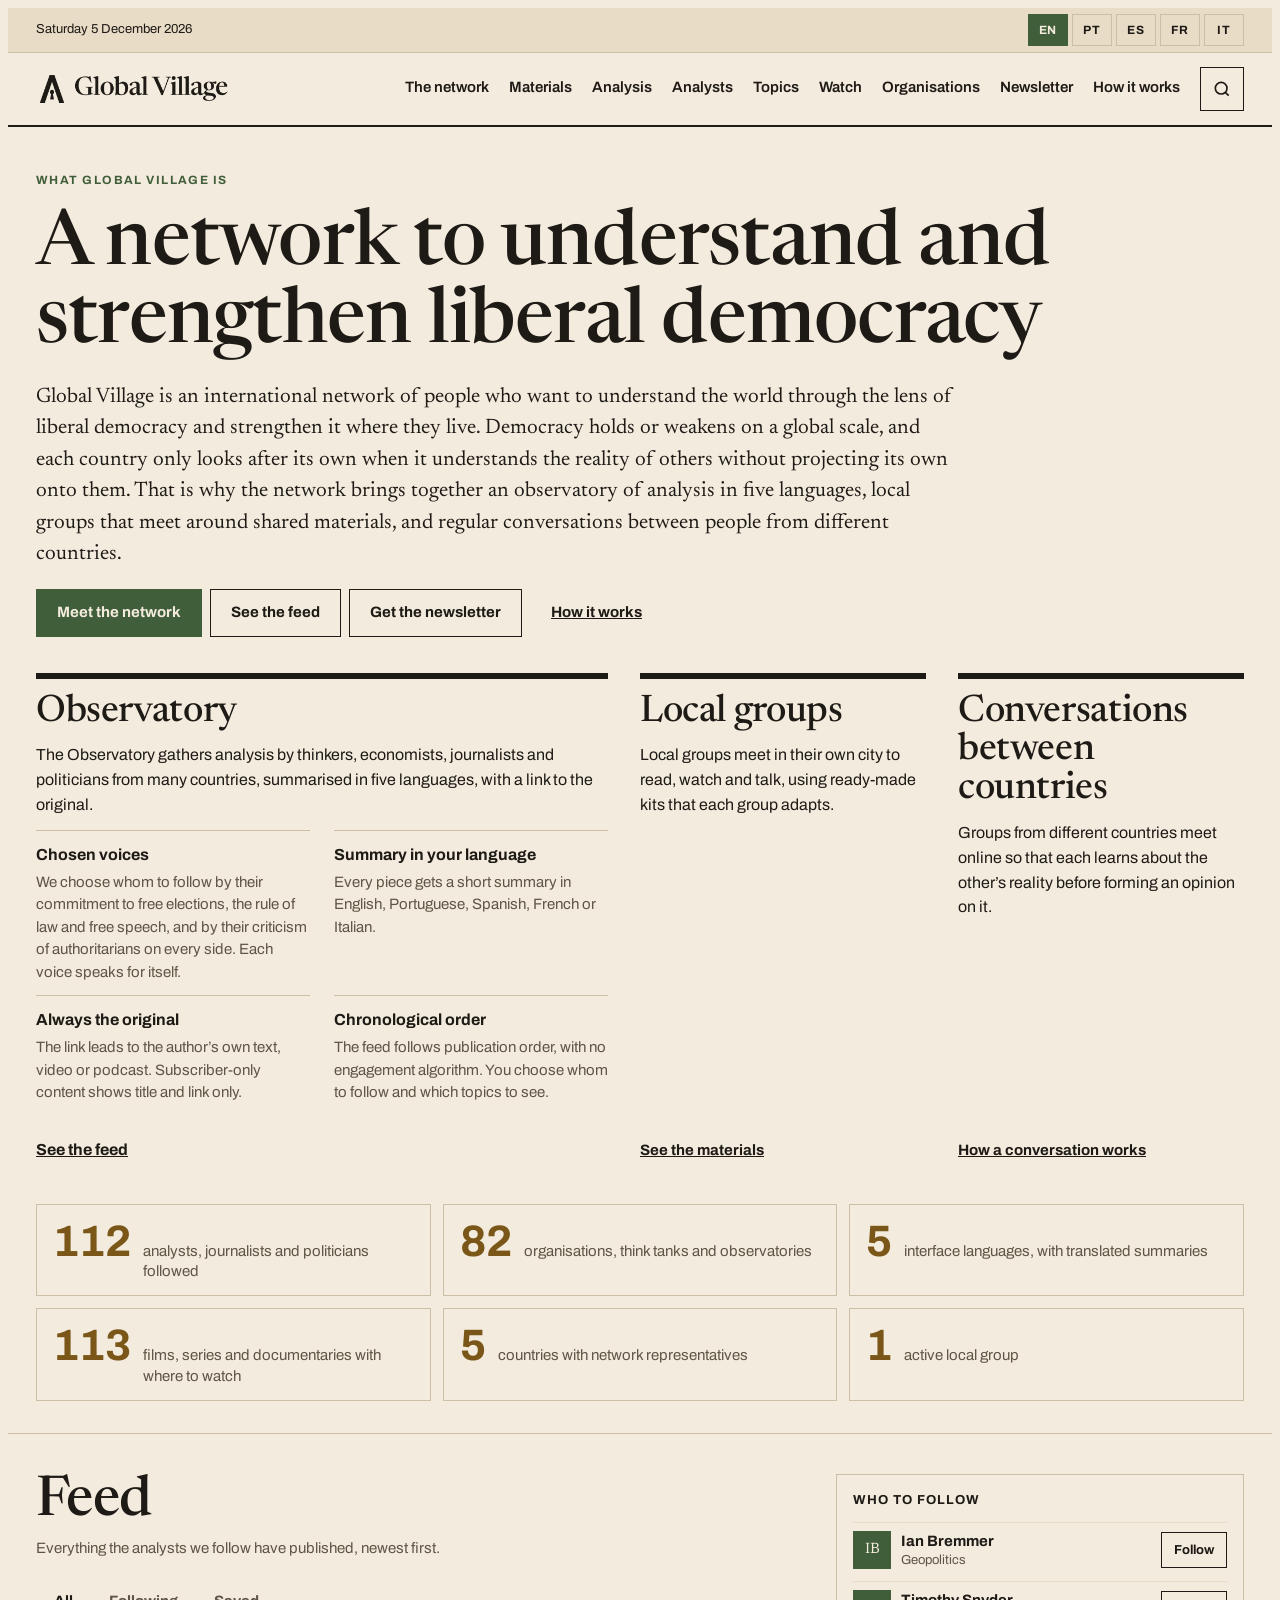
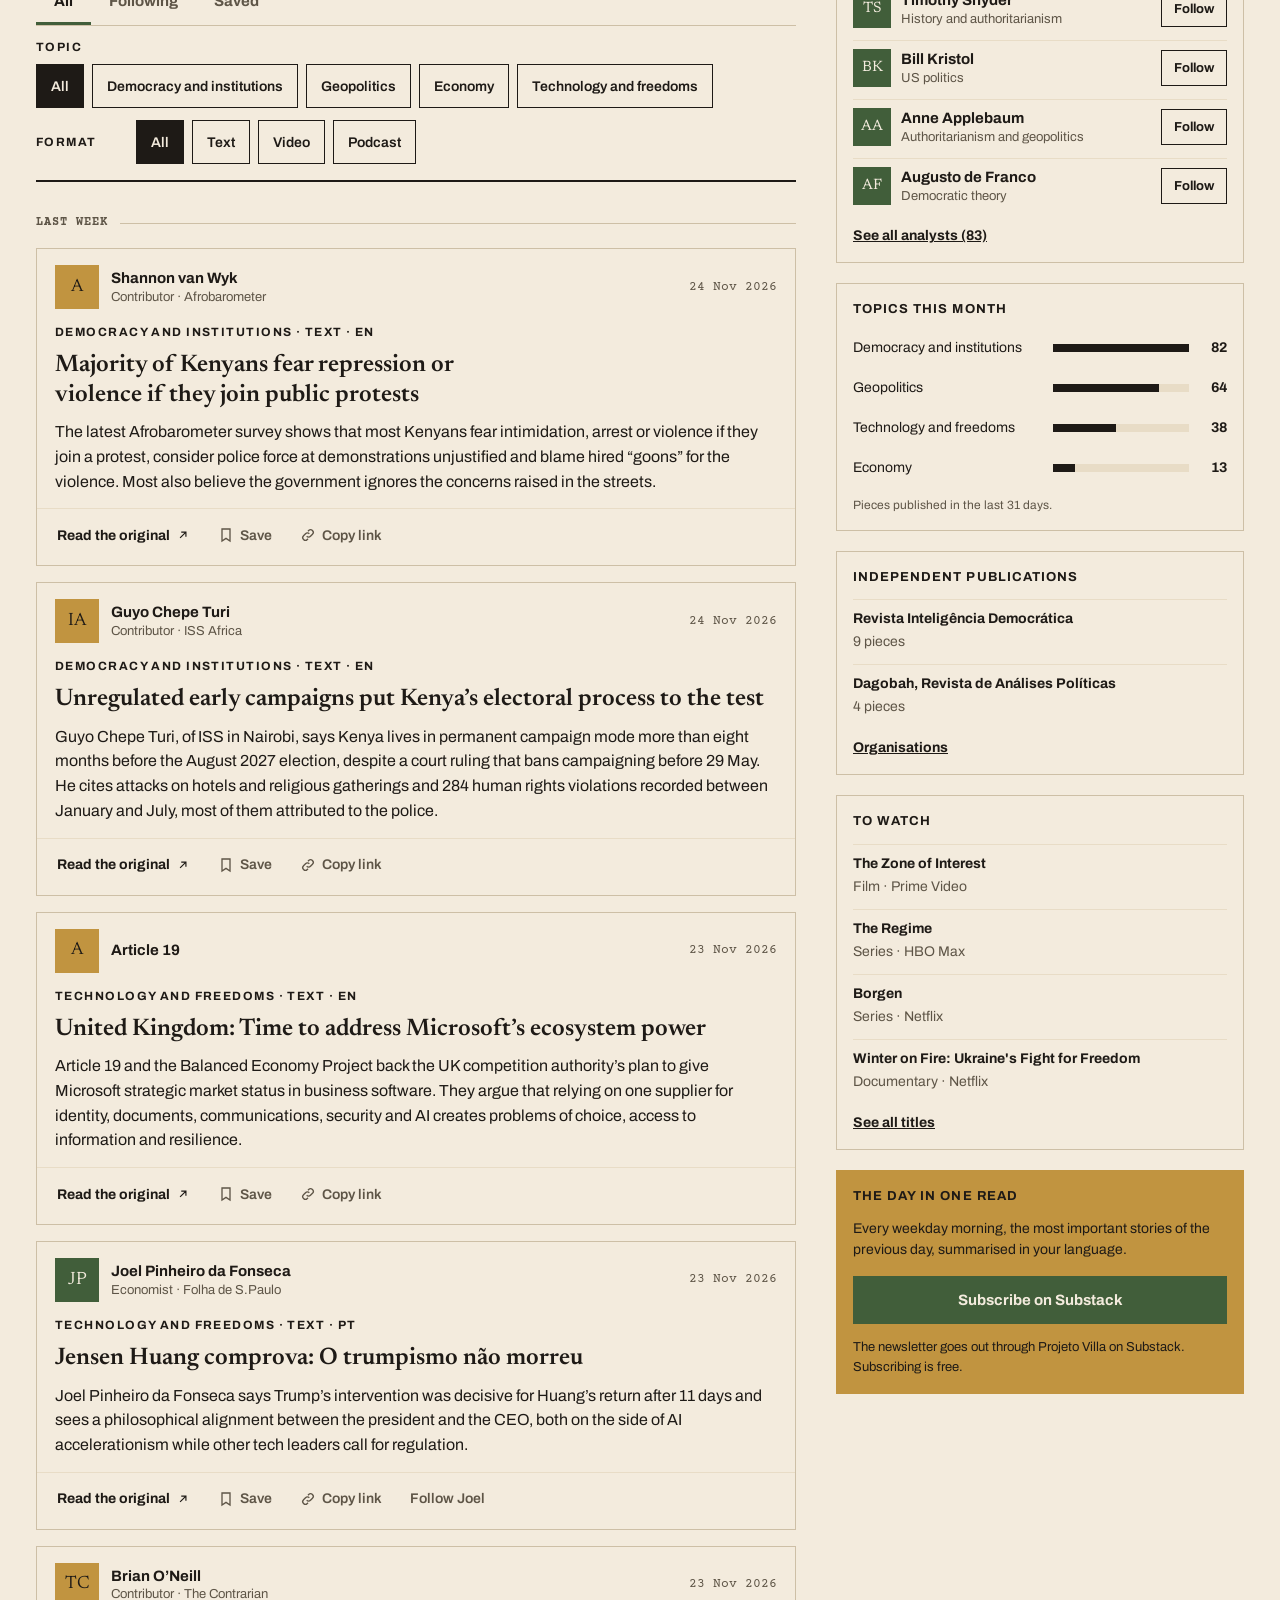
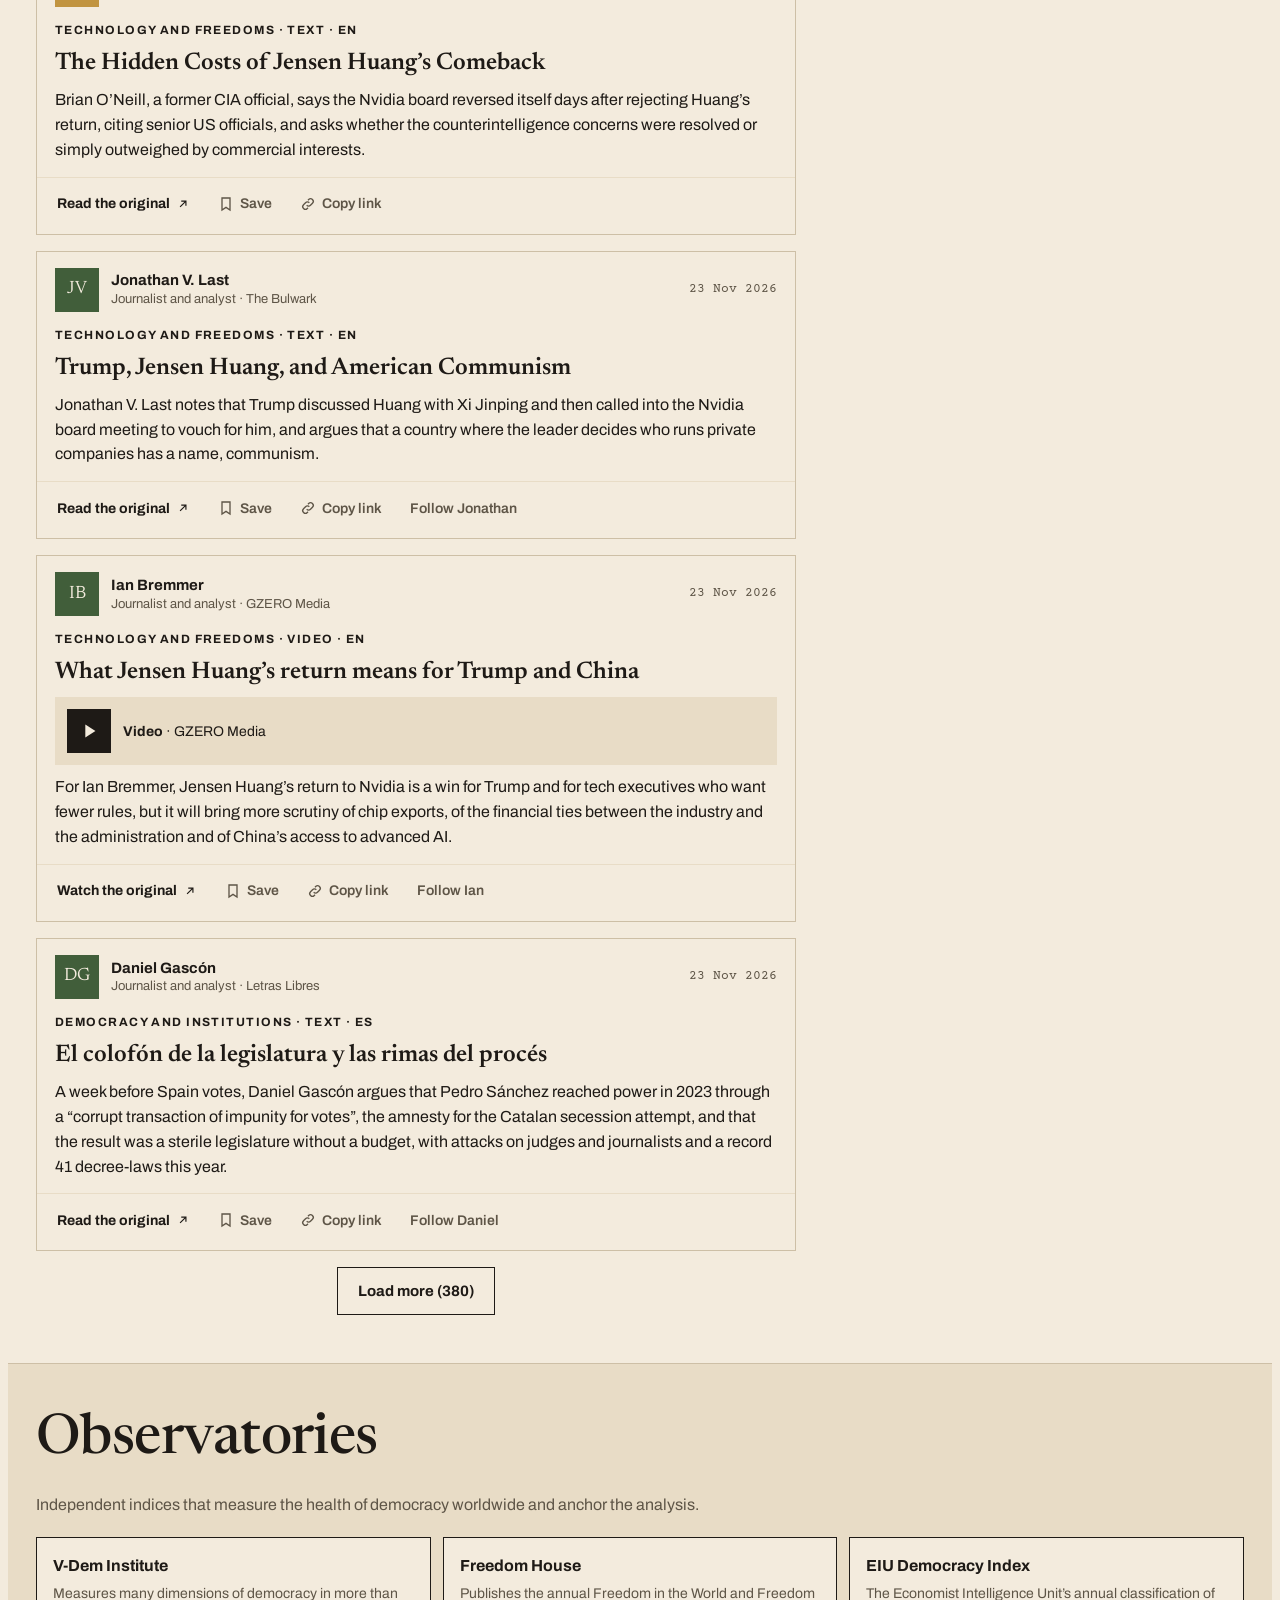
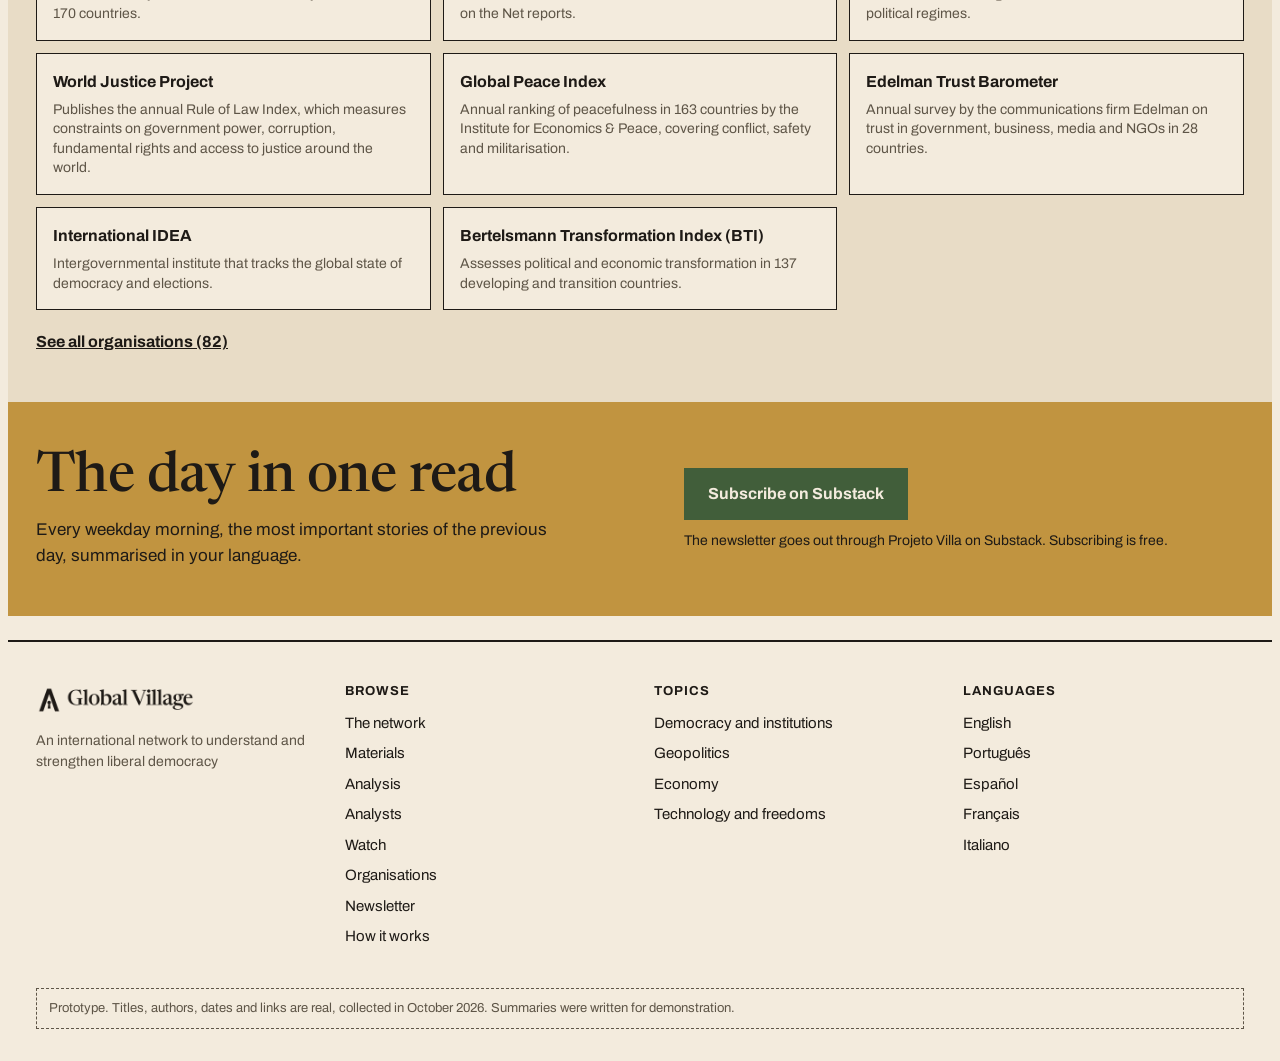
==== commit c0f23a68: "Atualiza o feed com as análises de 28/10 a 25/11 Junta num commit só os itens de ITEMS dos PRs de fe" ====
--- a/index.html
+++ b/index.html
@@ -246,6 +246,11 @@
 .vp-main{flex:999 1 520px;min-width:0;display:flex;flex-direction:column;gap:18px}
 .vp-title{font-size:clamp(40px,6vw,78px)}
 #feed{scroll-margin-top:calc(env(safe-area-inset-top,0px) + 84px)}
+.vp-pillars{flex:1 1 340px;min-width:0;list-style:none;margin:0;padding:0;display:grid;gap:0}
+.vp-pillars li{display:flex;flex-direction:column;gap:4px;padding:14px 0;border-top:1px solid var(--rule)}
+.vp-pillars li:first-child{border-top:6px solid var(--ink)}
+.vp-pillars b{font-size:17px}
+.vp-pillars span{font-size:15px;color:var(--ink-2);line-height:1.5}
 .vp-stats{display:grid;gap:12px;grid-template-columns:repeat(auto-fit,minmax(min(100%,220px),1fr));padding-block:0 32px}
 .vp-stats .stat{background:var(--surface);border:1px solid var(--rule);padding:14px 16px}
 .vp-stats .stat b{font-size:44px}
@@ -308,6 +313,21 @@
 footer.site a{text-decoration:none}
 .proto{font-size:13px;line-height:1.5;color:var(--ink-2);padding:10px 12px;border:1px dashed var(--ink-2)}
 .notice{font-size:13px;color:var(--ink-2);display:flex;gap:8px;align-items:center}
+/* rede: frentes da home */
+.fronts{display:grid;gap:28px 32px;grid-template-columns:2fr 1fr 1fr;padding-block:8px 32px}
+@media (max-width:1000px){.fronts{grid-template-columns:1fr}}
+.front{border-top:6px solid var(--ink);padding-top:14px;display:flex;flex-direction:column;gap:12px;min-width:0}
+.front h3{margin:0}
+.front p{margin:0;font-size:16px;line-height:1.55}
+.front .go{font-weight:700;font-size:15px;min-height:44px;display:inline-flex;align-items:center;margin-top:auto}
+.front .go:not(button){text-decoration:underline}
+.front button.go{font:inherit;font-weight:700;background:transparent;border:0;padding:0;color:var(--ink);cursor:pointer;text-decoration:underline;align-self:flex-start}
+.pillars2{list-style:none;margin:0;padding:0;display:grid;gap:0 24px;grid-template-columns:repeat(auto-fit,minmax(min(100%,240px),1fr))}
+.pillars2 li{display:flex;flex-direction:column;gap:4px;padding:12px 0;border-top:1px solid var(--rule)}
+.pillars2 b{font-size:16px}
+.pillars2 span{font-size:15px;color:var(--ink-2);line-height:1.5}
+.vp-stats.six{grid-template-columns:repeat(auto-fit,minmax(min(100%,320px),1fr))}
+
 /* rede: mapa e lista */
 .net-stats{padding-block:0 24px}
 .netmap-scroll{overflow-x:auto;border:1.5px solid var(--ink);background:var(--surface)}
@@ -350,204 +370,53 @@
 .principles{display:flex;flex-direction:column;gap:12px}
 .principles h2{margin:0}
 .principles ol{margin:0;padding-left:1.4em;display:flex;flex-direction:column;gap:8px;max-width:48em;font-size:16px;line-height:1.55}
-
-/* desenhos de pontos: pessoas como pontos, como no mapa da rede */
-.glyph{width:64px;height:40px;flex:none;overflow:visible}
-.glyph .g-dot{fill:var(--signal)}
-.glyph .g-line{fill:none;stroke:var(--ink);stroke-width:1.5}
-.glyph .g-dash{stroke-dasharray:3 3}
-.glyph .g-fill{fill:var(--ink)}
-
-/* frentes (home e Como funciona) */
-.fronts2{display:grid;grid-template-columns:repeat(3,minmax(0,1fr));gap:0;position:relative;padding-block:12px 8px}
-.fronts2::before{content:"";position:absolute;left:32px;right:calc(33.33% - 32px);top:32px;border-top:1.5px dashed var(--rule)}
-.front2{position:relative;display:flex;flex-direction:column;gap:8px;padding-right:32px}
-.front2 .glyph{background:var(--paper);padding-right:8px;box-sizing:content-box}
-.front2 h3{margin:6px 0 0;font-family:var(--f-serif);font-size:28px;font-weight:500;line-height:1.1}
-.front2 p{margin:0;font-size:16px;line-height:1.5;max-width:28em}
-.f-go{font:inherit;font-weight:700;font-size:15px;color:var(--signal-text);background:none;border:0;padding:0;cursor:pointer;text-decoration:underline;text-underline-offset:3px;align-self:flex-start;min-height:44px}
-.pillars-s{list-style:none;margin:4px 0 0;padding:0;display:flex;flex-direction:column;gap:4px;font-size:14px;color:var(--ink-2)}
-.pillars-s li::before{content:"";display:inline-block;width:6px;height:6px;background:var(--signal);margin:0 8px 2px 0}
-@media (max-width:820px){.fronts2{grid-template-columns:1fr;gap:28px}.fronts2::before{display:none}.front2{padding-right:0}}
-.figs{display:flex;flex-wrap:wrap;gap:12px 36px;padding:28px 0 36px;margin:0;list-style:none}
-.figs li{display:flex;align-items:baseline;gap:8px}
-.figs b{font-family:var(--f-serif);font-weight:500;font-size:40px;line-height:1;color:var(--ocre-text);font-variant-numeric:tabular-nums}
-.figs span{font-size:14px;color:var(--ink-2)}
-.net-note{margin:16px 0 0;font-size:14px;color:var(--ink-2)}
-.about-more{border-top:1px solid var(--rule)}
-.about-more:last-of-type{border-bottom:1px solid var(--rule)}
-.about-more summary{cursor:pointer;list-style:none;display:flex;justify-content:space-between;align-items:center;gap:16px;padding:18px 0;font-family:var(--f-serif);font-size:26px;font-weight:500}
-.about-more summary::-webkit-details-marker{display:none}
-.about-more summary::after{content:"+";font-family:var(--f-ui);font-size:24px;color:var(--signal-text)}
-.about-more[open] summary::after{content:"−"}
-.about-more .prose{padding-bottom:20px}
-
-/* página Materiais */
-.kit-cards{display:grid;gap:20px;grid-template-columns:repeat(auto-fit,minmax(min(100%,320px),1fr))}
-.kit-card{display:flex;flex-direction:column;gap:12px;padding:22px;border:1.5px solid var(--ink);background:var(--surface);text-decoration:none;color:var(--ink)}
-.kit-card:hover{background:var(--soft);color:var(--ink)}
-.kit-card h2{margin:0;font-family:var(--f-serif);font-size:28px;font-weight:500;line-height:1.1}
-.kit-card p{margin:0;font-size:16px;line-height:1.5}
-.kit-card .ag-bar{height:12px}
-.kc-go{margin-top:auto;font-weight:700;color:var(--signal-text);text-decoration:underline;text-underline-offset:3px}
-.start{list-style:none;margin:0;padding:0;counter-reset:st;display:grid;gap:16px;grid-template-columns:repeat(auto-fit,minmax(min(100%,200px),1fr))}
-.start li{counter-increment:st;display:flex;flex-direction:column;gap:8px;font-size:17px;font-weight:600;line-height:1.35;padding-top:12px;border-top:6px solid var(--ink)}
-.start li::before{content:counter(st);font-family:var(--f-serif);font-size:40px;font-weight:500;line-height:1;color:var(--ocre-text)}
-.rec-empty{display:flex;gap:16px;align-items:center;padding:18px 20px;border:1.5px dashed var(--ink-2);max-width:760px}
-.rec-empty p{margin:0;font-size:15px;line-height:1.5;color:var(--ink-2)}
-.rec-list{list-style:none;margin:0;padding:0}
-.rec-list li{display:flex;flex-wrap:wrap;gap:4px 16px;padding:12px 0;border-top:1px solid var(--rule)}
-
-/* fatos do kit: tempo, pessoas, formato */
-.facts-row{list-style:none;margin:0;padding:0;display:flex;flex-wrap:wrap;gap:10px 24px;font-size:14px;font-weight:600}
-.facts-row li{display:inline-flex;align-items:center;gap:8px}
-.fi{width:18px;height:18px;fill:none;stroke:var(--ink);stroke-width:1.6}
-.pdots{display:inline-flex;gap:3px;align-items:center}
-.pd{width:8px;height:8px;border-radius:50%;border:1.5px solid var(--signal);display:inline-block}
-.pd.on{background:var(--signal)}
-.pdots b{font-size:12px;color:var(--signal-text)}
-.pdots-pair{display:inline-flex;align-items:center;gap:4px}
-.pd-link{width:14px;border-top:1.5px dashed var(--ink-2)}
-
-/* página do kit */
-.kit{max-width:1000px;display:flex;flex-direction:column;gap:40px;padding-block:20px 32px}
-.kit-head{display:flex;flex-wrap:wrap;gap:16px 32px;align-items:flex-end;justify-content:space-between;border-bottom:2px solid var(--ink);padding-bottom:24px}
-.kh-main{display:flex;flex-direction:column;gap:12px;flex:1 1 460px;min-width:0}
-.kh-main .lede{max-width:34em}
-.kit h2{margin:0 0 16px;font-family:var(--f-serif);font-size:30px;font-weight:500;line-height:1.15}
-.kit h3{margin:0 0 10px;font-size:16px;font-weight:700}
-.kit-note{margin:12px 0 0;font-size:14px}
-.pstrip{display:flex;flex-direction:column;gap:10px}
-.pchips{list-style:none;margin:0;padding:0;display:flex;flex-wrap:wrap;gap:8px}
-.pchips li{font-size:13px;font-weight:600;padding:6px 10px;background:var(--soft);border:1px solid var(--rule)}
-.pstrip details summary{cursor:pointer;font-size:14px;font-weight:700;color:var(--signal-text);min-height:32px;display:inline-flex;align-items:center}
-.pstrip ol{margin:6px 0 0;padding-left:1.4em;display:flex;flex-direction:column;gap:6px;font-size:15px;line-height:1.5;max-width:48em}
-.print-only{display:none!important}
-
-/* roteiro */
-.ag-bar{display:flex;gap:2px;height:44px}
-.ag-b{display:flex;align-items:center;justify-content:center;min-width:0;overflow:hidden}
-.ag-b b{font-size:14px}
-.ag-edge{background:var(--soft);color:var(--ink)}
-.ag-talk{background:var(--signal);color:var(--signal-ink)}
-.ag-watch{background:var(--ocre);color:var(--ink)}
-.ag-list{list-style:none;margin:16px 0 0;padding:0}
-.ag-list li{display:grid;grid-template-columns:32px minmax(0,1fr) auto;gap:14px;align-items:baseline;padding:10px 0;border-top:1px solid var(--rule)}
-.ag-n{width:28px;height:28px;display:inline-flex;align-items:center;justify-content:center;font-weight:700;font-size:14px;align-self:center}
-.ag-t{display:flex;flex-direction:column;gap:2px}
-.ag-t b{font-size:16px}
-.ag-t span{font-size:15px;color:var(--ink-2);line-height:1.45}
-.ag-m{font-weight:700;font-size:14px;text-align:right;font-variant-numeric:tabular-nums;white-space:nowrap}
-.ag-m small{display:block;font-weight:400;color:var(--ink-2);font-size:12px}
-.ag-total{margin:8px 0 0;text-align:right;font-weight:700;font-size:14px}
-
-/* papel do facilitador */
-.roles{display:grid;gap:0;grid-template-columns:repeat(3,minmax(0,1fr));border:1.5px solid var(--ink)}
-.role{padding:16px 18px;border-left:1px solid var(--rule)}
-.role:first-child{border-left:0}
-.role h3{font-family:var(--f-serif);font-size:22px;font-weight:500;margin:0 0 10px}
-.role ul{list-style:none;margin:0;padding:0;display:flex;flex-direction:column;gap:10px;font-size:15px;line-height:1.4}
-.role li{display:flex;gap:10px;align-items:flex-start}
-.box{width:14px;height:14px;border:1.5px solid var(--ink);flex:none;margin-top:3px}
-@media (max-width:760px){.roles{grid-template-columns:1fr}.role{border-left:0;border-top:1px solid var(--rule)}.role:first-child{border-top:0}}
-
-/* seletor de livro ou filme e perguntas */
-.picker{display:grid;gap:8px;grid-template-columns:repeat(auto-fill,minmax(min(100%,190px),1fr));margin-bottom:20px}
-.pick{display:flex;flex-direction:column;gap:2px;text-align:left;padding:10px 12px;min-height:64px;font:inherit;cursor:pointer;background:var(--surface);color:var(--ink);border:1.5px solid var(--rule)}
-.pick b{font-family:var(--f-serif);font-size:17px;font-weight:600;line-height:1.2}
-.pick span{font-size:13px;color:var(--ink-2)}
-.pick:hover{border-color:var(--ink)}
-.pick[aria-pressed="true"]{border-color:var(--signal);background:var(--signal);color:var(--signal-ink)}
-.pick[aria-pressed="true"] span{color:var(--signal-ink)}
-.qpanel{background:var(--soft);border-left:6px solid var(--signal);padding:20px 24px}
-.q-for{margin:0;font-size:14px;font-weight:700;color:var(--ink-2)}
-.q-title{margin:2px 0 14px!important;font-family:var(--f-serif)!important;font-size:26px!important;font-weight:500!important;line-height:1.15}
-.q-title span{display:block;font-family:var(--f-ui);font-size:14px;font-weight:400;color:var(--ink-2);margin-top:4px}
-.qs{margin:0;padding-left:1.5em;display:flex;flex-direction:column;gap:12px}
-.qs li{font-family:var(--f-serif);font-size:20px;line-height:1.4;padding-left:4px}
-.qs li::marker{font-family:var(--f-ui);font-size:14px;font-weight:700;color:var(--signal-text)}
-.where{margin:16px 0 0;font-size:14px}
-.where a{font-weight:700;margin-left:6px}
-.alt{margin-top:28px;display:flex;flex-direction:column;gap:10px}
-.alt .qs li{font-size:17px}
-.alt-list{list-style:none;margin:0 0 8px;padding:0}
-.alt-list li{display:flex;flex-direction:column;gap:2px;padding:8px 0;border-top:1px solid var(--rule);font-size:15px}
-.alt-list a{font-weight:700}
-
-/* conversa entre países */
-.flow{display:grid;gap:0;grid-template-columns:repeat(5,minmax(0,1fr));border-top:1.5px solid var(--ink)}
-.flow-step{display:flex;flex-direction:column;gap:6px;padding:16px 14px 0 0}
-.flow-step .glyph{width:56px;height:35px}
-.fs-n{font-family:var(--f-serif);font-size:15px;color:var(--ocre-text);font-weight:600}
-.flow-step b{font-size:16px}
-.flow-step span:last-child{font-size:14px;color:var(--ink-2);line-height:1.45}
-@media (max-width:760px){.flow{grid-template-columns:1fr}.flow-step{flex-direction:row;flex-wrap:wrap;align-items:center;gap:4px 12px;padding:14px 0;border-bottom:1px solid var(--rule)}.flow-step span:last-child{flex-basis:100%}}
-.bank-wrap{display:grid;gap:24px;grid-template-columns:minmax(0,1.4fr) minmax(0,1fr);align-items:start}
-@media (max-width:820px){.bank-wrap{grid-template-columns:1fr}}
-.bank{display:flex;flex-direction:column;gap:18px}
-.bank fieldset{border:0;margin:0;padding:0}
-.bank legend{font-weight:700;font-size:15px;padding:0;margin-bottom:6px}
-.bq{display:flex;gap:10px;align-items:flex-start;padding:8px 0;border-top:1px solid var(--rule);cursor:pointer;font-size:15px;line-height:1.45}
-.bq input{width:18px;height:18px;margin:2px 0 0;accent-color:var(--signal);flex:none}
-.pauta{position:sticky;top:calc(env(safe-area-inset-top,0px) + 92px);background:var(--soft);border-left:6px solid var(--signal);padding:18px 20px;display:flex;flex-direction:column;gap:12px}
-.pauta h3{font-family:var(--f-serif);font-size:22px;font-weight:500;margin:0}
-.pauta p{margin:0;font-size:14px}
-.pauta .qs li{font-size:17px}
-.pauta .btn{align-self:flex-start}
-
-/* registro do encontro, como uma ficha datilografada */
-.ficha{border:1.5px solid var(--ink);padding:22px 24px;background:var(--surface)}
-.ficha-head{display:flex;justify-content:space-between;align-items:flex-start;gap:16px}
-.ficha h2{margin:0}
-.stamp{width:72px;height:72px;border-radius:50%;border:2px solid var(--carimbo);color:var(--carimbo);display:flex;align-items:center;justify-content:center;text-align:center;font-family:var(--f-mono);font-weight:700;font-size:11px;line-height:1.2;transform:rotate(-8deg);flex:none}
-.ficha dl{margin:16px 0 18px;display:flex;flex-direction:column}
+.principles.compact{background:var(--soft);border:1px solid var(--rule);padding:14px 18px;gap:8px}
+.principles.compact ol{font-size:14px;gap:4px}
+
+/* kits */
+.kit{max-width:780px;display:flex;flex-direction:column;gap:24px;padding-block:20px 32px}
+.kit-head{display:flex;flex-direction:column;gap:12px;border-bottom:2px solid var(--ink);padding-bottom:20px}
+.kit-head .btn{align-self:flex-start}
+.kit h2{margin:0 0 10px;font-family:var(--f-serif);font-size:26px;font-weight:600;line-height:1.2}
+.kit h3{margin:16px 0 8px;font-size:15px;font-weight:700}
+.kit section>p{margin:0;font-size:17px;line-height:1.6}
+.kit-meta{display:flex;flex-wrap:wrap;gap:8px 32px;margin:0}
+.kit-meta dt{font-size:12px;font-weight:700;letter-spacing:.08em;text-transform:uppercase;color:var(--ink-2)}
+.kit-meta dd{margin:2px 0 0;font-weight:600}
+.kit-steps,.kit-list{margin:0;padding-left:1.4em;display:flex;flex-direction:column;gap:8px;font-size:16px;line-height:1.55}
+.kit-src{list-style:none;margin:0;padding:0}
+.kit-src li{display:flex;flex-direction:column;gap:2px;padding:8px 0;border-top:1px solid var(--rule);font-size:15px}
+.kit-src a{font-weight:700}
+.kit-note{margin:10px 0 0!important;font-size:14px!important}
+.kit-record dl{margin:12px 0 16px;display:flex;flex-direction:column;gap:0}
 .rec-row{display:grid;grid-template-columns:minmax(120px,200px) 1fr;gap:12px;align-items:start;border-bottom:1px solid var(--ink);min-height:48px;padding-top:12px}
 .rec-row.tall{min-height:96px}
-.rec-row dt{font-family:var(--f-mono);font-size:14px}
+.rec-row dt{font-weight:700;font-size:14px}
 .rec-row dd{margin:0}
 
 @media print{
   @page{margin:14mm}
   .strip,header.site,footer.site,.overlay,.toast,.no-print{display:none!important}
-  .print-only{display:block!important}
-  body{background:#fff;color:#000;font-size:10.5pt}
+  body{background:#fff;color:#000;font-size:11pt}
   body::before{display:none}
   main{animation:none!important}
   .wrap{max-width:none;padding:0}
-  .kit{max-width:none;padding:0;gap:16px}
+  .kit{max-width:none;padding:0;gap:14px}
   .kit a{color:#000;text-decoration:none}
-  .kit h1{font-size:26pt}
-  .kit h2{font-size:15pt;margin-bottom:8px;break-after:avoid}
-  .kit-head{padding-bottom:12px}
-  .kit .lede{font-size:12pt}
-  .pchips li{background:#fff;border-color:#000}
-  .pstrip ol{font-size:9.5pt;gap:2px}
-  .ag-bar{height:22px;print-color-adjust:exact;-webkit-print-color-adjust:exact}
-  .ag-n,.pd.on,.glyph,.qpanel,.pauta,.stamp{print-color-adjust:exact;-webkit-print-color-adjust:exact}
-  .ag-list li{padding:4px 0}
-  .ag-t span{font-size:9.5pt}
-  .role{padding:10px 12px}
-  .role ul{font-size:10pt;gap:4px}
-  .qpanel,.pauta{background:#fff;border-left-color:#000;position:static}
-  .qs li{font-size:12pt}
-  .alt .qs li{font-size:10.5pt}
-  .bank-wrap.has-pauta{grid-template-columns:1fr}
-  .bank-wrap.has-pauta .bank{display:none}
-  .kit li,.rec-row,.role,.flow-step{break-inside:avoid}
-  .ficha{break-inside:avoid;border-color:#000}
-  .rec-row{min-height:34px;padding-top:6px;border-bottom-color:#000}
-  .rec-row.tall{min-height:76px}
-  .muted,.kit-note,.ag-t span,.q-for{color:#333!important}
-  .roles{grid-template-columns:repeat(3,minmax(0,1fr))}
-  .role{border-top:0!important;border-left:1px solid #999}
-  .role:first-child{border-left:0}
-  .flow{grid-template-columns:repeat(5,minmax(0,1fr))}
-  .flow-step{flex-direction:column;align-items:flex-start;padding:8px 10px 0 0;border-bottom:0}
-  .flow-step span:last-child{font-size:9pt;flex-basis:auto}
-  .roles{break-inside:avoid}
-  .ficha{background:#fff}
-  .pchips,.alt-list,.alt h3,.work>h2{display:none!important}
-  .kit section{break-inside:auto}
+  .kit .lede{font-size:13pt}
+  .kit h1{font-size:28pt}
+  .kit h2{font-size:15pt;break-after:avoid}
+  .kit li,.rec-row{break-inside:avoid}
+  .principles.compact{background:#fff;border:1px solid #000}
+  .kit-record{break-inside:avoid}
+  .rec-row{border-bottom-color:#000}
+  .kicker,.muted,.kit-meta dt{color:#333!important}
+  .kit section>p,.kit-steps,.kit-list,.principles.compact ol{font-size:10.5pt;line-height:1.4;gap:3px}
+  .kit-src li{padding:3px 0;font-size:10pt}
+  .kit h3{margin:10px 0 4px;font-size:10.5pt}
+  .kit-head{gap:8px;padding-bottom:12px}
+  .rec-row{min-height:36px;padding-top:8px}
+  .rec-row.tall{min-height:80px}
 }
 @media (prefers-reduced-motion: no-preference){ main{animation:fade .25s ease-out} @keyframes fade{from{opacity:.4}to{opacity:1}} }
 </style>
@@ -723,6 +592,293 @@
 ].map(r=>({id:r[0],name:r[1],cat:r[2],area:r[3],cc:r[4],region:regOf(r[4]),org:r[5],lang:r[6],themes:r[7],ch:r[8]}));
 
 const ITEMS = [
+ {id:"iss-quenia-campanha-antecipada",who:[],by:"Guyo Chepe Turi",theme:"dem",fmt:"text",src:"ISS Africa",date:"2026-11-24",lang:"EN",title:"Unregulated early campaigns put Kenya’s electoral process to the test",sum_en:"Guyo Chepe Turi, of ISS in Nairobi, says Kenya lives in permanent campaign mode more than eight months before the August 2027 election, despite a court ruling that bans campaigning before 29 May. He cites attacks on hotels and religious gatherings and 284 human rights violations recorded between January and July, most of them attributed to the police.",sum:"Guyo Chepe Turi, do ISS em Nairóbi, diz que o Quênia vive em campanha permanente a mais de oito meses da eleição de agosto de 2027, apesar de uma decisão judicial que proíbe campanha antes de 29 de maio. Ele cita ataques a hotéis e a cultos e 284 violações de direitos registradas entre janeiro e julho, a maioria atribuída à polícia.",url:"https://issafrica.org/iss-today/unregulated-early-campaigns-put-kenya-s-electoral-process-to-the-test"},
+ {id:"afrobarometer-quenia-medo-protestos",who:[],by:"Shannon van Wyk",theme:"dem",fmt:"text",src:"Afrobarometer",date:"2026-11-24",lang:"EN",title:"Majority of Kenyans fear repression or violence if they join public protests",sum_en:"The latest Afrobarometer survey shows that most Kenyans fear intimidation, arrest or violence if they join a protest, consider police force at demonstrations unjustified and blame hired “goons” for the violence. Most also believe the government ignores the concerns raised in the streets.",sum:"A pesquisa mais recente do Afrobarometer mostra que a maioria dos quenianos teme intimidação, prisão ou violência se for a um protesto, acha injustificada a força policial nas manifestações e culpa \"goons\" contratados pela violência. A maioria também acha que o governo ignora o que se cobra nas ruas.",url:"https://www.afrobarometer.org/articles/majority-of-kenyans-fear-repression-or-violence-if-they-join-public-protests-afrobarometer-survey-finds/"},
+ {id:"letraslibres-gascon-legislatura",who:["daniel-gascon"],theme:"dem",fmt:"text",src:"Letras Libres",date:"2026-11-23",lang:"ES",title:"El colofón de la legislatura y las rimas del procés",sum_en:"A week before Spain votes, Daniel Gascón argues that Pedro Sánchez reached power in 2023 through a “corrupt transaction of impunity for votes”, the amnesty for the Catalan secession attempt, and that the result was a sterile legislature without a budget, with attacks on judges and journalists and a record 41 decree-laws this year.",sum:"A uma semana da eleição espanhola, Daniel Gascón sustenta que Pedro Sánchez chegou ao poder em 2023 por uma “transação corrupta de impunidade por votos”, a anistia aos envolvidos na tentativa de secessão catalã, e que o resultado foi uma legislatura estéril, sem orçamento, com ataques a juízes e jornalistas e um recorde de 41 decretos-leis no ano.",url:"https://letraslibres.com/politica/el-colofon-de-la-legislatura-y-las-rimas-del-proces/23/11/2026/"},
+ {id:"bremmer-volta-huang",who:["ian-bremmer"],theme:"tec",fmt:"video",src:"GZERO Media",date:"2026-11-23",lang:"EN",title:"What Jensen Huang’s return means for Trump and China",sum_en:"For Ian Bremmer, Jensen Huang’s return to Nvidia is a win for Trump and for tech executives who want fewer rules, but it will bring more scrutiny of chip exports, of the financial ties between the industry and the administration and of China’s access to advanced AI.",sum:"Para Ian Bremmer, a volta de Jensen Huang à Nvidia é uma vitória de Trump e dos executivos que querem menos regras, mas vai trazer mais escrutínio sobre a exportação de chips, sobre os laços financeiros entre o setor e o governo e sobre o acesso da China à IA avançada.",url:"https://www.gzeromedia.com/video/quick-take/what-jensen-huangs-return-means-for-trump-and-china"},
+ {id:"last-huang-comunismo",who:["jonathan-v-last"],theme:"tec",fmt:"text",src:"The Bulwark",date:"2026-11-23",lang:"EN",title:"Trump, Jensen Huang, and American Communism",sum_en:"Jonathan V. Last notes that Trump discussed Huang with Xi Jinping and then called into the Nvidia board meeting to vouch for him, and argues that a country where the leader decides who runs private companies has a name, communism.",sum:"Jonathan V. Last lembra que Trump discutiu o caso Huang com Xi Jinping e depois ligou para a reunião do conselho da Nvidia para garantir o executivo, e argumenta que um país em que o líder decide quem comanda empresas privadas tem nome, comunismo.",url:"https://www.thebulwark.com/p/trump-jensen-huang-and-american-communism"},
+ {id:"oneill-custos-volta-huang",who:[],by:"Brian O’Neill",theme:"tec",fmt:"text",src:"The Contrarian",date:"2026-11-23",lang:"EN",title:"The Hidden Costs of Jensen Huang’s Comeback",sum_en:"Brian O’Neill, a former CIA official, says the Nvidia board reversed itself days after rejecting Huang’s return, citing senior US officials, and asks whether the counterintelligence concerns were resolved or simply outweighed by commercial interests.",sum:"Brian O’Neill, ex-dirigente da CIA, diz que o conselho da Nvidia mudou de ideia dias depois de recusar a volta de Huang, citando altos funcionários do governo, e pergunta se as suspeitas de contraespionagem foram resolvidas ou só pesaram menos que os interesses comerciais.",url:"https://www.contrariannews.org/p/the-hidden-costs-of-jensen-huangs"},
+ {id:"pinheiro-huang-trumpismo",who:["joel-pinheiro-da-fonseca"],theme:"tec",fmt:"text",src:"Folha de S.Paulo",date:"2026-11-23",lang:"PT",title:"Jensen Huang comprova: O trumpismo não morreu",sum_en:"Joel Pinheiro da Fonseca says Trump’s intervention was decisive for Huang’s return after 11 days and sees a philosophical alignment between the president and the CEO, both on the side of AI accelerationism while other tech leaders call for regulation.",sum:"Joel Pinheiro da Fonseca diz que a intervenção de Trump foi decisiva para a volta de Huang depois de 11 dias e vê um alinhamento filosófico entre o presidente e o executivo, os dois do lado do aceleracionismo da IA enquanto outros líderes do setor pedem regulação.",url:"https://www1.folha.uol.com.br/colunas/joel-pinheiro-da-fonseca/2026/11/jensen-huang-comprova-o-trumpismo-nao-morreu.shtml"},
+ {id:"article19-microsoft-cma",who:[],theme:"tec",fmt:"text",src:"Article 19",date:"2026-11-23",lang:"EN",title:"United Kingdom: Time to address Microsoft’s ecosystem power",sum_en:"Article 19 and the Balanced Economy Project back the UK competition authority’s plan to give Microsoft strategic market status in business software. They argue that relying on one supplier for identity, documents, communications, security and AI creates problems of choice, access to information and resilience.",sum:"A Article 19 e o Balanced Economy Project apoiam o plano da autoridade de concorrência britânica de dar à Microsoft o status de mercado estratégico no software de empresas. Para elas, depender de um só fornecedor para identidade, documentos, comunicação, segurança e IA cria problemas de escolha, de acesso à informação e de resiliência.",url:"https://www.article19.org/resources/united-kingdom-time-to-address-microsofts-ecosystem-power/"},
+ {id:"bulwark-kristol-kagan-otan",who:["bill-kristol"],theme:"geo",fmt:"video",src:"The Bulwark",date:"2026-11-22",lang:"EN",title:"Putin Got Everything He Wanted From Trump (w/ Robert Kagan)",sum_en:"Bill Kristol and Robert Kagan assess the fallout of the Shenzhen summit. Kagan warns that Putin may test NATO within months, that Iran is tightening its grip on the Strait of Hormuz and that an isolationist America is unprepared for the crises multiplying around the world.",sum:"Bill Kristol e Robert Kagan avaliam as consequências da cúpula de Shenzhen. Kagan alerta que Putin pode testar a OTAN em poucos meses, que o Irã aperta o controle sobre o estreito de Ormuz e que uma América isolacionista não está preparada para as crises que se multiplicam pelo mundo.",url:"https://www.thebulwark.com/p/putin-got-everything-he-wanted-from"},
+ {id:"snyder-himes-investigacoes",who:["timothy-snyder"],theme:"dem",fmt:"video",src:"Thinking about… (Substack)",date:"2026-11-21",lang:"EN",title:"Now We Act (From Ukraine 2/2): With Rep. Jim Himes on Investigation and Reform",sum_en:"Speaking from Lviv, Timothy Snyder talks with Representative Jim Himes, who will chair the House Intelligence Committee, about what the new Democratic majorities can do. Himes sees investigations as the way to reveal the truth and deter bad actors, and says he would “without question” support radical campaign finance reform.",sum:"De Lviv, Timothy Snyder conversa com o deputado Jim Himes, que vai presidir o Comitê de Inteligência da Câmara, sobre o que as novas maiorias democratas podem fazer. Himes vê nas investigações o caminho para revelar a verdade e deter os maus atores, e diz apoiar “sem dúvida” uma reforma radical do financiamento de campanha.",url:"https://snyder.substack.com/p/now-we-act-from-ukraine-22-with-rep"},
+ {id:"persuasion-mcfaul-shenzhen",who:[],by:"Michael McFaul",theme:"geo",fmt:"text",src:"Persuasion",date:"2026-11-20",lang:"EN",title:"There Was One Winner of the Trump-Putin-Xi Summit",sum_en:"Former US ambassador to Russia Michael McFaul argues that the Shenzhen summit delivered nothing for American interests and that its real outcome was a gift to Putin, a photo that presents him as the respected leader of a third great power. He rejects talk of a “G3” or a “Yalta 2.0”, since all three leaders are weakened at home or at war.",sum:"O ex-embaixador dos EUA na Rússia Michael McFaul sustenta que a cúpula de Shenzhen não rendeu nada aos interesses americanos e que seu resultado real foi um presente a Putin, uma foto que o apresenta como líder respeitado de uma terceira grande potência. Ele rejeita a ideia de um “G3” ou de uma “Ialta 2.0”, porque os três líderes estão enfraquecidos em casa ou na guerra.",url:"https://www.persuasion.community/p/a-joint-declaration-of-nothing"},
+ {id:"contrarian-oneill-yalta",who:[],by:"Brian O’Neill",theme:"geo",fmt:"text",src:"The Contrarian",date:"2026-11-20",lang:"EN",title:"Trump Got His Yalta Photograph, but Little Else",sum_en:"Brian O’Neill, a retired senior CIA official, says the coverage promised a new Yalta but the summit produced meagre results. Putin won another measure of diplomatic rehabilitation without concessions, Xi kept the status quo by flattering Trump, and the declaration left Ukraine, Taiwan and Iran where they stood.",sum:"Brian O’Neill, ex-dirigente da CIA, diz que a cobertura prometeu uma nova Ialta, mas a cúpula teve resultados magros. Putin ganhou mais uma dose de reabilitação diplomática sem fazer concessões, Xi manteve o status quo bajulando Trump, e a declaração deixou Ucrânia, Taiwan e Irã onde estavam.",url:"https://www.contrariannews.org/p/trump-got-his-yalta-photograph-but"},
+ {id:"magnoli-ialta-2",who:["demetrio-magnoli"],theme:"geo",fmt:"text",src:"Folha de S.Paulo",date:"2026-11-20",lang:"PT",title:"Ialta 2.0 premiou a guerra de Putin",sum_en:"Demétrio Magnoli calls Shenzhen a caricature of the caricature of Yalta. Unlike Stalin in 1945, he writes, Putin has not won on the battlefield the sphere of influence he seeks in Ukraine, yet he obtained from Trump, without giving anything in return, the implicit promise that US sanctions will be lifted.",sum:"Demétrio Magnoli chama Shenzhen de caricatura da caricatura de Ialta. Diferentemente de Stálin em 1945, escreve, Putin não conquistou no campo de batalha a esfera de influência que busca na Ucrânia, e mesmo assim obteve de Trump, sem dar nada em troca, a promessa implícita do fim das sanções americanas.",url:"https://www1.folha.uol.com.br/colunas/demetriomagnoli/2026/11/ialta-20-premiou-a-guerra-de-putin.shtml"},
+ {id:"insider-schabas-mianmar",who:[],theme:"dem",fmt:"text",src:"The Insider",date:"2026-11-20",lang:"EN",title:"UN court ruling on genocide in Myanmar could complicate Israel’s defense in case brought by South Africa, expert says",sum_en:"Genocide scholar William Schabas tells The Insider that the ICJ ruling against Myanmar, which accepts that genocidal intent can coexist with other motives, could complicate Israel’s defence in the case brought by South Africa. He stresses that the ruling establishes the responsibility of a state, not of its leaders, and says it could improve the prospects for the Rohingya’s return.",sum:"O especialista em genocídio William Schabas diz ao The Insider que a decisão da CIJ contra Mianmar, ao aceitar que a intenção genocida pode conviver com outros motivos, pode complicar a defesa de Israel no caso aberto pela África do Sul. Ele lembra que a decisão responsabiliza um Estado, não seus dirigentes, e acha que ela pode melhorar as chances de retorno dos rohingyas.",url:"https://theins.press/en/news/299839"},
+ {id:"letraslibres-sarukhan-bukele-haiti",who:[],by:"Arturo Sarukhán",theme:"dem",fmt:"text",src:"Letras Libres",date:"2026-11-20",lang:"ES",title:"La apuesta haitiana de Bukele",sum_en:"Former Mexican ambassador to Washington Arturo Sarukhán argues that Bukele’s deployment of more than 2,000 troops to Haiti has become a unilateral military intervention with no exit date. He sees three motives, distracting Salvadorans from the economy before the February election, showcasing the “Bukele model” and serving Trump’s regional strategy, and warns that the Salvadoran recipe cannot be transplanted to Haiti.",sum:"O ex-embaixador do México em Washington Arturo Sarukhán sustenta que o envio de mais de 2 mil soldados de Bukele ao Haiti virou uma intervenção militar unilateral, sem prazo de saída. Ele vê três motivos, desviar a atenção da economia antes da eleição de fevereiro, exibir o “modelo Bukele” e servir à estratégia regional de Trump, e alerta que a receita salvadorenha não se transplanta para o Haiti.",url:"https://letraslibres.com/politica/la-apuesta-haitiana-de-bukele/20/11/2026/"},
+ {id:"gzero-bukele-terceiro-mandato",who:[],by:"Alex Kliment",theme:"dem",fmt:"text",src:"GZERO Media",date:"2026-11-20",lang:"EN",title:"El Salvador’s president launches bid for third term",sum_en:"GZERO’s weekly watch list notes that Nayib Bukele has registered to run for an unprecedented third consecutive term in February 2027. His crackdown on gangs made him widely popular, while watchdogs say mass arrests skirted due process and the opposition says he packed the courts to scrap term limits.",sum:"A lista semanal do GZERO registra que Nayib Bukele inscreveu a candidatura a um inédito terceiro mandato seguido, em fevereiro de 2027. A ofensiva contra as gangues o tornou muito popular, enquanto organizações de vigilância dizem que as prisões em massa atropelaram o devido processo e a oposição o acusa de lotar os tribunais para derrubar o limite de mandatos.",url:"https://www.gzeromedia.com/news/watching/el-salvadors-president-launches-bid-for-third-term-kenya-hands-us-rare-victory-on-rare-earths-uk-and-eu-agree-to-brexit-reset-deal"},
+ {id:"kas-reismann-russia-africa",who:[],by:"Anna Reismann",theme:"geo",fmt:"text",src:"Konrad-Adenauer-Stiftung",date:"2026-11-20",lang:"EN",title:"Is Russia expanding its influence in Africa?",sum_en:"Anna Reismann, head of the KAS office in Addis Ababa, reviews what each African country took home from the Russia-Africa summit in Moscow. She finds a pragmatic African approach, many memoranda and few verifiable financial commitments, with deals centred on nuclear energy, raw materials, arms and security, and urges Europe to show results and not cut scholarships and university ties, where Moscow is advancing.",sum:"Anna Reismann, que dirige o escritório da KAS em Adis Abeba, revisa o que cada país africano levou da cúpula Rússia-África em Moscou. Ela vê uma postura africana pragmática, muitos memorandos e poucos compromissos financeiros verificáveis, com acordos centrados em energia nuclear, matérias-primas, armas e segurança, e pede que a Europa mostre resultados e não corte bolsas e cooperação universitária, área em que Moscou avança.",url:"https://news.google.com/rss/articles/[base64]?oc=5"},
+ {id:"letraslibres-domingo-vox-alianca",who:[],by:"Carmen Domingo",theme:"dem",fmt:"text",src:"Letras Libres",date:"2026-11-20",lang:"ES",title:"Cuando tu “enemigo” te puede dar los votos. De Aliança Catalana y Vox",sum_en:"Carmen Domingo looks at how two opposing far-right nationalisms, Spain’s Vox and the Catalan separatist Aliança Catalana, converge on immigration. Since Aliança does not run in the 29 November general election, she argues, part of its voters could end up backing Vox.",sum:"Carmen Domingo mostra como dois nacionalismos de extrema direita opostos, o Vox espanhol e o separatista Aliança Catalana, convergem na imigração. Como o Aliança não disputa a eleição geral de 29 de novembro, diz ela, parte de seus eleitores pode acabar votando no Vox.",url:"https://letraslibres.com/politica/cuando-tu-enemigo-te-puedes-dar-los-votos-de-alianca-catalana-y-vox/20/11/2026/"},
+ {id:"unpopulist-sargent-miller-ice",who:[],by:"Greg Sargent",theme:"dem",fmt:"text",src:"The UnPopulist",date:"2026-11-20",lang:"EN",title:"Democrats Must Claw Back Miller’s Ungodly Billions for His Lawless Mass Deportations",sum_en:"Greg Sargent reports that ICE still has $91 billion in no-strings deportation funds and that Stephen Miller, now White House chief of staff, plans to expand mass deportations. He urges the incoming Democratic majority to claw the money back.",sum:"Greg Sargent mostra que o ICE ainda tem US$ 91 bilhões livres de condições para deportações e que Stephen Miller, agora chefe de gabinete da Casa Branca, planeja ampliar as deportações em massa. Ele pede que a nova maioria democrata no Congresso retome esse dinheiro.",url:"https://www.theunpopulist.net/p/democrats-must-claw-back-millers"},
+ {id:"kyiv-zadorozhnyy-declaracao-paz",who:[],by:"Tim Zadorozhnyy",theme:"geo",fmt:"text",src:"The Kyiv Independent",date:"2026-11-19",lang:"EN",title:"Trump joins Putin, Xi in signing ‘declaration of peace’ as summit largely sidesteps Ukraine",sum_en:"After a 90-minute meeting in Shenzhen, Trump, Putin and Xi adopted a four-point “declaration of peace” on UN reform, oil supply, international law and nuclear risk, which also defends the immunity of state officials and warns against abuses by the ICC, the court that issued an arrest warrant for Putin in 2023. Ukraine was left largely aside, and Trump greeted Putin as “my friend”.",sum:"Depois de uma reunião de uma hora e meia em Shenzhen, Trump, Putin e Xi assinaram uma “declaração de paz” de quatro pontos sobre reforma da ONU, oferta de petróleo, direito internacional e risco nuclear, que também defende a imunidade de autoridades de Estado e alerta contra abusos do TPI, o tribunal que emitiu mandado de prisão contra Putin em 2023. A Ucrânia ficou praticamente de fora, e Trump saudou Putin como “meu amigo”.",url:"https://kyivindependent.com/trump-sits-down-with-his-friend-putin-chinas-xi-for-unprecedented-trilateral-talks/"},
+ {id:"kyiv-davies-china-shenzhen",who:[],by:"Katie Marie Davies",theme:"geo",fmt:"text",src:"The Kyiv Independent",date:"2026-11-19",lang:"EN",title:"What China hopes to gain from the Trump-Putin summit",sum_en:"Katie Marie Davies notes that Putin and Trump arrive in Shenzhen under pressure at home, while Xi can play host and peacemaker. Quoting Temur Umarov of the Carnegie Russia Eurasia Center, she writes that Beijing wants to show itself as a superpower without committing to peace in Ukraine, because real mediation would require pressure and guarantees China does not give.",sum:"Katie Marie Davies observa que Putin e Trump chegam a Shenzhen pressionados em casa, enquanto Xi pode posar de anfitrião e pacificador. Citando Temur Umarov, do Carnegie Russia Eurasia Center, ela escreve que Pequim quer se mostrar superpotência sem se comprometer com a paz na Ucrânia, porque mediar de verdade exigiria pressão e garantias que a China não dá.",url:"https://kyivindependent.com/what-china-hopes-to-gain-from-the-trump-putin-summit/"},
+ {id:"lgc-bloj-shenzhen-vitoria-putin",who:[],by:"Ramona Bloj",theme:"geo",fmt:"text",src:"Le Grand Continent",date:"2026-11-18",lang:"FR",title:"À Shenzhen, la première rencontre de l’histoire entre les dirigeants des États-Unis, de la Chine et de la Russie",sum_en:"Ramona Bloj calls the Shenzhen trilateral an “immense victory” for Putin, who can present Russia as a superpower even though Ukraine is off the agenda. Beside a host who shrank the summit’s format, she writes, a Putin bogged down in Ukraine and a Trump fresh from midterm defeat risk looking much diminished.",sum:"Ramona Bloj chama o encontro trilateral de Shenzhen de “imensa vitória” para Putin, que pode apresentar a Rússia como superpotência mesmo com a Ucrânia fora da pauta. Ao lado de um anfitrião que encolheu o formato da cúpula, escreve ela, um Putin atolado na Ucrânia e um Trump recém-derrotado nas eleições de meio de mandato correm o risco de parecer bem menores.",url:"https://legrandcontinent.eu/fr/2026/11/18/a-shenzhen-la-premiere-rencontre-de-lhistoire-entre-les-dirigeants-des-etats-unis-de-la-chine-et-de-la-russie/"},
+ {id:"bulwark-young-shenzhen-ponte",who:[],by:"Cathy Young",theme:"geo",fmt:"text",src:"The Bulwark",date:"2026-11-18",lang:"EN",title:"Putin and the Two Stooges’ Fake Negotiations",sum_en:"Cathy Young writes that Putin sees Shenzhen as proof he belongs “at the big boys’ table”, but two days earlier the collapse of the Kerch Bridge showed he cannot protect even a prized possession.",sum:"Cathy Young escreve que Putin vê Shenzhen como prova de que merece lugar “na mesa dos grandes”, mas dois dias antes a queda da ponte de Kerch mostrou que ele não consegue proteger nem um bem tão estimado.",url:"https://www.thebulwark.com/p/putin-and-the-two-trump-stooges-kushner-witkoff-fake-negotiations-ukraine-kerch-bridge"},
+ {id:"contrarian-malinowski-shenzhen",who:[],by:"Tom Malinowski",theme:"geo",fmt:"text",src:"The Contrarian",date:"2026-11-18",lang:"EN",title:"Why Trump Is Meeting with Putin and Xi",sum_en:"Former congressman Tom Malinowski argues that little of immediate consequence will come out of Shenzhen, but that the meeting will be read as the US president switching sides, toward a world run by a council of great powers “unconstrained by morality or law”. For him, Trump is not an amoral realist, since he openly prefers dictatorships to democracies.",sum:"O ex-deputado Tom Malinowski sustenta que pouco de imediato sairá de Shenzhen, mas que o encontro será lido como o presidente americano mudando de lado, rumo a um mundo governado por um conselho de grandes potências “sem limite de moral ou de lei”. Para ele, Trump não é um realista amoral, porque prefere abertamente as ditaduras às democracias.",url:"https://www.contrariannews.org/p/why-trump-is-meeting-with-putin-and"},
+ {id:"lgc-puel-fim-hegemonia",who:[],by:"Louis Puel",theme:"geo",fmt:"text",src:"Le Grand Continent",date:"2026-11-18",lang:"FR",title:"« Cette réunion marque la fin de l’hégémonie américaine »",sum_en:"Louis Puel translates and comments line by line a text by Rong Ping, one of China’s most followed nationalist accounts, which reads Shenzhen as America’s capitulation and the start of a world of “three kingdoms” in which Europe has no seat. The commentary points out what the text hides, such as Russia’s powerlessness in Ukraine and the ability of republics to resist empires.",sum:"Louis Puel traduz e comenta linha a linha um texto de Rong Ping, uma das contas nacionalistas mais seguidas da China, que lê Shenzhen como a capitulação americana e o início de um mundo de “três reinos” em que a Europa não tem assento. O comentário aponta o que o texto esconde, como a impotência russa na Ucrânia e a capacidade das repúblicas de resistir aos impérios.",url:"https://legrandcontinent.eu/fr/2026/11/18/cette-reunion-marque-la-fin-de-lhegemonie-americaine/"},
+ {id:"cpj-turquia-sozcu-tv",who:[],theme:"dem",fmt:"text",src:"Committee to Protect Journalists",date:"2026-11-18",lang:"EN",title:"Turkey seizes control of independent broadcaster Sözcü TV in widening media crackdown",sum_en:"Turkish police raided Sözcü TV on November 17 and a state trustee took over the channel and its website, a month after the same happened to Halk TV. The case rests on a decade-old probe into the owner’s alleged links to the Gülen network. For the CPJ, the authorities are placing independent broadcasters under state control “one by one”.",sum:"A polícia turca invadiu a Sözcü TV em 17 de novembro, e um administrador nomeado pelo Estado assumiu o canal e o site, um mês depois de o mesmo acontecer com a Halk TV. O caso se apoia num inquérito de dez anos sobre supostas ligações do dono com a rede de Gülen. Para o CPJ, as autoridades estão pondo as emissoras independentes sob controle do Estado “uma a uma”.",url:"https://cpj.org/2026/11/turkey-seizes-control-of-independent-broadcaster-sozcu-tv-in-widening-media-crackdown/"},
+ {id:"persuasion-toro-aquecimento",who:[],by:"Quico Toro",theme:"eco",fmt:"text",src:"Persuasion",date:"2026-11-18",lang:"EN",title:"The Most Confusing Fact About Climate Change",sum_en:"Quico Toro notes that, as COP31 meets in Antalya without the United States, warming is running at about 0.27°C per decade, the fastest on record, even though emissions may already have peaked and are far below the worst-case scenario. That basic fact, he writes, is going mostly unmentioned.",sum:"Quico Toro observa que, enquanto a COP31 se reúne em Antalya sem os Estados Unidos, o aquecimento corre a cerca de 0,27 °C por década, o ritmo mais rápido já registrado, embora as emissões talvez já tenham atingido o pico e estejam muito abaixo do pior cenário. Esse fato básico, escreve ele, mal é mencionado.",url:"https://www.persuasion.community/p/a-whole-other-climate-change"},
+ {id:"dm-ozabor-petroleiras-justica",who:[],by:"Ephraim Ozabor",theme:"eco",fmt:"text",src:"Daily Maverick",date:"2026-11-18",lang:"EN",title:"Big Oil is weaponising the law, and it’s critical that Africa fights back",sum_en:"Ephraim Ozabor recounts how Wild Coast fishing communities beat Shell before South Africa’s Constitutional Court after nearly five years, in the first African top-court ruling to cite the ICJ’s 2025 climate opinion. For him, oil companies use slow, costly litigation to wear down communities that lack money and time.",sum:"Ephraim Ozabor conta como comunidades pesqueiras da Wild Coast venceram a Shell na Corte Constitucional da África do Sul depois de quase cinco anos, na primeira decisão de uma corte superior africana a citar o parecer climático da CIJ de 2025. Para ele, as petroleiras usam processos lentos e caros para vencer pelo cansaço comunidades sem dinheiro nem tempo.",url:"https://www.dailymaverick.co.za/opinionista/2026-11-18-big-oil-is-weaponising-the-law-and-its-critical-that-africa-fights-back/"},
+ {id:"bremmer-nvidia-spygate",who:["ian-bremmer"],theme:"tec",fmt:"text",src:"GZERO Media",date:"2026-11-18",lang:"EN",title:"The Trump-Xi summit can’t escape the fallout of Nvidia’s spygate",sum_en:"Bremmer explains the new US rule against Chinese access to American chips, prompted by Jensen Huang’s affair with an alleged Chinese intelligence asset. The rule is calibrated to tighten weak export controls without antagonising Beijing before Shenzhen, a line he says both Trump and the next president will find hard to hold.",sum:"Bremmer explica a nova regra americana contra o acesso chinês aos chips dos EUA, provocada pelo caso de Jensen Huang com uma suposta agente da inteligência chinesa. A regra foi calibrada para apertar controles de exportação frouxos sem irritar Pequim antes de Shenzhen, um equilíbrio que, segundo ele, Trump e o próximo presidente terão dificuldade de manter.",url:"https://www.gzeromedia.com/news/by-ian-bremmer/the-trump-xi-summit-cant-escape-the-fallout-of-nvidias-spygate"},
+ {id:"bulwark-charen-china-encenacao",who:[],by:"Mona Charen",theme:"tec",fmt:"text",src:"The Bulwark",date:"2026-11-18",lang:"EN",title:"Trump’s Tough-on-China Talk Was Always Just an Act",sum_en:"Mona Charen recalls the years of Trumpist rhetoric about being tough on China and argues that it was always an act. The West won the Cold War partly through technological superiority guarded by export controls, she writes, and Trump keeps backing down when Beijing pushes back.",sum:"Mona Charen relembra os anos de retórica trumpista sobre ser duro com a China e sustenta que tudo sempre foi encenação. O Ocidente venceu a Guerra Fria em parte pela superioridade tecnológica protegida por controles de exportação, escreve ela, e Trump recua sempre que Pequim reage.",url:"https://www.thebulwark.com/p/trump-tough-on-china-talk-was-always-just-an-act-xi-jinping-tik-tok-nvidia"},
+ {id:"dispatch-isgur-french-intimacoes",who:[],by:"Sarah Isgur e David French",theme:"dem",fmt:"podcast",src:"The Dispatch",date:"2026-11-17",lang:"EN",title:"White House Warns Against Congressional Subpoenas",sum_en:"In Advisory Opinions, recorded live at the University of Virginia, Sarah Isgur and David French discuss what congressional subpoenas are worth after the White House warned against them, as the new Democratic majorities prepare to investigate the administration.",sum:"No Advisory Opinions, gravado ao vivo na Universidade da Virgínia, Sarah Isgur e David French discutem quanto valem as intimações do Congresso depois do aviso da Casa Branca contra elas, no momento em que as novas maiorias democratas se preparam para investigar o governo.",url:"https://thedispatch.com/podcast/advisoryopinions/white-house-warns-against-congressional-subpoenas/"},
+ {id:"dispatch-sawyer-negacionismo",who:[],by:"Mark Sawyer",theme:"dem",fmt:"text",src:"The Dispatch",date:"2026-11-17",lang:"EN",title:"Has Election Denialism Run Its Course?",sum_en:"Mark Sawyer notes that, despite the administration’s warnings about voting machines, mail ballots and voter rolls before November 3, questioning of the midterm results has been subdued online, largely because the Democratic margins were so wide.",sum:"Mark Sawyer observa que, apesar dos alertas do governo sobre urnas, voto pelo correio e cadastros antes de 3 de novembro, o questionamento do resultado das eleições de meio de mandato foi fraco nas redes, em boa parte porque as margens democratas foram largas.",url:"https://thedispatch.com/article/election-denialism-2026-midterms/"},
+ {id:"kyiv-hyatt-ponte-crimeia",who:[],by:"Lachlan Hyatt",theme:"geo",fmt:"text",src:"The Kyiv Independent",date:"2026-11-17",lang:"EN",title:"Entire section of Crimean Bridge collapses after ‘seven-phase operation,’ Zelensky reveals",sum_en:"A section of the 19-km bridge linking Russia to occupied Crimea collapsed after a Ukrainian Flamingo missile strike. Zelensky called it the seventh phase of a weeks-long operation against air defences and radars, and an expert heard by Lachlan Hyatt expects repairs to take a year or more.",sum:"Um trecho da ponte de 19 km que liga a Rússia à Crimeia ocupada desabou depois de um ataque com o míssil ucraniano Flamingo. Zelensky falou na sétima fase de uma operação de semanas contra defesas aéreas e radares, e um especialista ouvido por Lachlan Hyatt calcula que o reparo leve um ano ou mais.",url:"https://kyivindependent.com/ukrainian-forces-reportedly-strike-crimean-bridge-after-russian-missiles-hit-kyiv-bridges/"},
+ {id:"kyiv-doluda-stubb",who:[],by:"Yevgeniya Doluda",theme:"geo",fmt:"text",src:"The Kyiv Independent",date:"2026-11-17",lang:"EN",title:"Finland’s Stubb urges Europe to take Russia talks into its own hands",sum_en:"Finnish President Alexander Stubb told the Financial Times that European leaders should talk directly to Putin rather than rely “irresponsibly” on the United States, while warning there will be no deal without Moscow’s agreement. The Kremlin has so far rejected widening the talks.",sum:"O presidente finlandês, Alexander Stubb, disse ao Financial Times que os líderes europeus devem falar direto com Putin em vez de depender de forma “irresponsável” dos Estados Unidos, e lembrou que não haverá acordo sem o aval de Moscou. O Kremlin até agora recusou ampliar as negociações.",url:"https://kyivindependent.com/finlands-stubb-urges-europe-to-take-russia-talks-into-its-own-hands/"},
+ {id:"lgc-estonia-arquitetura-europeia",who:[],theme:"geo",fmt:"text",src:"Le Grand Continent",date:"2026-11-17",lang:"FR",title:"« Poutine veut démanteler l’architecture de sécurité européenne »",sum_en:"The secretary general of Estonia’s defence ministry says Russia’s return to the 2021 ultimatums in Abu Dhabi, such as pulling NATO back to its 1997 borders, shows Moscow feels strong thanks to its strikes on Ukraine’s energy grid, although it is losing ground and men at the front. For him, a ceasefire is the first test of seriousness.",sum:"O secretário-geral do Ministério da Defesa da Estônia diz que a volta da Rússia aos ultimatos de 2021 em Abu Dhabi, como o recuo da OTAN às fronteiras de 1997, mostra que Moscou se sente forte graças aos bombardeios contra a rede elétrica ucraniana, embora perca terreno e homens no front. Para ele, o cessar-fogo é o primeiro teste de seriedade.",url:"https://legrandcontinent.eu/fr/2026/11/17/poutine-veut-demanteler-larchitecture-de-securite-europeenne/"},
+ {id:"lgc-louis-dugin-tripolaridade",who:[],by:"Florian Louis",theme:"geo",fmt:"text",src:"Le Grand Continent",date:"2026-11-17",lang:"FR",title:"L’hallucination douguinienne de la tripolarité",sum_en:"Florian Louis traces the AI-made map Alexander Dugin posted before Shenzhen, a world split between the US, Russia and China, back to Carl Schmitt’s “great spaces”, Haushofer and Orwell’s 1984. For him it lulls Russians into believing their country is a superpower, though its army has failed to conquer Ukraine in four years.",sum:"Florian Louis mostra que o mapa feito por IA que Alexandr Dugin publicou antes de Shenzhen, com o mundo dividido entre EUA, Rússia e China, descende dos “grandes espaços” de Carl Schmitt, de Haushofer e do 1984 de Orwell. Para ele, o mapa embala os russos na ilusão de serem uma superpotência, embora seu exército não tenha conseguido conquistar a Ucrânia em quatro anos.",url:"https://legrandcontinent.eu/fr/2026/11/17/lhallucination-douguinienne-de-la-tripolarite/"},
+ {id:"elcano-milosevich-hombres-fuertes",who:[],by:"Mira Milosevich-Juaristi",theme:"geo",fmt:"text",src:"Real Instituto Elcano",date:"2026-11-17",lang:"ES",title:"Trump, Putin, y Xi: la diplomacia de los “hombres fuertes”",sum_en:"Mira Milosevich-Juaristi notes that New START’s expiry in February left US and Russian arsenals without legal limits and that China resists equal caps. For Putin, she writes, Shenzhen brings recognition as an indispensable interlocutor despite his war on Ukraine, and its real use may be opening a nuclear dialogue, not a deal.",sum:"Mira Milosevich-Juaristi lembra que o fim do tratado New START, em fevereiro, deixou os arsenais de EUA e Rússia sem limite legal e que a China resiste a tetos iguais. Para Putin, escreve ela, Shenzhen traz o reconhecimento de interlocutor indispensável apesar da guerra contra a Ucrânia, e a utilidade real pode ser abrir um diálogo nuclear, não fechar um acordo.",url:"https://www.realinstitutoelcano.org/comentarios/trump-putin-y-xi-la-diplomacia-de-los-hombres-fuertes/"},
+ {id:"bremmer-ponte-crimeia-shenzhen",who:["ian-bremmer"],theme:"geo",fmt:"video",src:"GZERO Media",date:"2026-11-17",lang:"EN",title:"Ukraine strikes Crimean Bridge ahead of Trump, Putin, and Xi meeting",sum_en:"Bremmer says the timing of the Kerch Bridge strike was designed to “embarrass Putin maximally” and expects “a lot less than meets the eye” from the Shenzhen meeting, with Moscow and Kyiv still focused on escalation rather than a ceasefire.",sum:"Bremmer diz que o ataque à ponte de Kerch foi marcado para “constranger Putin ao máximo” e espera de Shenzhen “muito menos do que parece”, com Moscou e Kiev ainda concentradas em escalar em vez de buscar um cessar-fogo.",url:"https://www.gzeromedia.com/video/quick-take/ukraine-strikes-crimean-bridge-ahead-of-trump-putin-and-xi-meeting"},
+ {id:"krauze-ine-ignominia",who:["enrique-krauze"],theme:"dem",fmt:"text",src:"Letras Libres",date:"2026-11-17",lang:"ES",title:"El INE de la ignominia",sum_en:"Krauze argues that Mexico’s electoral institute, once the pride of its democracy, was captured and, after 2024, gave the ruling parties more seats than the vote allowed and endorsed the judicial election. With the regime set to name a docile new head, he sees only peaceful civic protest across the country as a way to rebuild it.",sum:"Krauze sustenta que o instituto eleitoral do México, antes orgulho da democracia do país, foi capturado e, a partir de 2024, deu aos partidos governistas mais cadeiras do que o voto permitia e avalizou a eleição judicial. Com o regime prestes a nomear uma presidência dócil, ele vê na protesta cívica pacífica em todo o país o único caminho para reconstruí-lo.",url:"https://letraslibres.com/politica/el-ine-de-la-ignominia/17/11/2026/"},
+ {id:"letraslibres-juarez-ine",who:[],by:"Julio Juárez Gámiz",theme:"dem",fmt:"text",src:"Letras Libres",date:"2026-11-17",lang:"ES",title:"Erosionar desde adentro al INE",sum_en:"Julio Juárez Gámiz describes how, since 2023, Morena-aligned appointments and wider powers for the council presidency hollowed out the deliberation of the INE, the last autonomous body left in the Mexican state, with consequences he calls irreparable for the country’s democracy.",sum:"Julio Juárez Gámiz descreve como, desde 2023, nomeações alinhadas ao Morena e mais poderes para a presidência do conselho esvaziaram a deliberação do INE, o último órgão autônomo que restava no Estado mexicano, com consequências que ele chama de irreparáveis para a democracia do país.",url:"https://letraslibres.com/politica/erosionar-desde-adentro-al-ine/17/11/2026/"},
+ {id:"jod-broning-afd-governar",who:[],by:"Michael Bröning",theme:"dem",fmt:"text",src:"Journal of Democracy",date:"2026-11-17",lang:"EN",title:"How the AfD Is Getting Ready to Rule",sum_en:"Michael Bröning shows the AfD, now Germany’s strongest party, practising selective moderation, softening on the EU and the euro while holding firm against aid to Ukraine, as the firewall cracks in Saxony-Anhalt. In power, he warns, it could look much like Viktor Orbán’s model.",sum:"Michael Bröning mostra a AfD, hoje o partido mais forte da Alemanha, praticando uma moderação seletiva, mais branda com a UE e o euro e firme contra a ajuda à Ucrânia, enquanto o cordão sanitário se rompe na Saxônia-Anhalt. No poder, alerta ele, ela poderia se parecer muito com o modelo de Viktor Orbán.",url:"https://www.journalofdemocracy.org/online-exclusive/how-the-afd-is-getting-ready-to-rule/"},
+ {id:"bulwark-hertling-guerra-assimetrica",who:[],by:"Mark Hertling",theme:"geo",fmt:"text",src:"The Bulwark",date:"2026-11-17",lang:"EN",title:"Putin’s Asymmetric War on Europe",sum_en:"Retired general Mark Hertling reads the wave of bomb threats against European airports, newsrooms and schools, which the ISW calls “consistent with Russian approaches”, against Moscow’s long record of intimidation, and argues that an aggressor’s security concerns cannot weigh the same as the rights of the countries it threatens.",sum:"O general da reserva Mark Hertling lê a onda de ameaças de bomba contra aeroportos, redações e escolas europeias, que o ISW chama de “compatível com os métodos russos”, à luz do longo histórico de intimidação de Moscou, e defende que as preocupações de segurança de um agressor não podem pesar o mesmo que os direitos dos países que ele ameaça.",url:"https://www.thebulwark.com/p/putins-asymmetric-war-on-europe"},
+ {id:"kyiv-tsurkan-moldova-drones",who:[],by:"Kate Tsurkan",theme:"geo",fmt:"text",src:"The Kyiv Independent",date:"2026-11-17",lang:"EN",title:"7 drones cross into Moldovan airspace during latest Russian attack against Ukraine",sum_en:"Seven Russian drones entered Moldovan airspace, one of them over the capital, Chisinau. President Maia Sandu said Moscow “cares neither about neutrality, nor sovereignty, nor human life.”",sum:"Sete drones russos entraram no espaço aéreo da Moldávia, um deles sobre a capital, Chisinau. A presidente Maia Sandu disse que Moscou “não se importa nem com a neutralidade, nem com a soberania, nem com a vida humana”.",url:"https://kyivindependent.com/7-drones-cross-into-moldovan-airspace-during-latest-russian-attack-against-ukraine-1-spotted-over-chisinau/"},
+ {id:"lgc-saillofest-pannes-eua",who:[],by:"Marin Saillofest",theme:"tec",fmt:"text",src:"Le Grand Continent",date:"2026-11-17",lang:"FR",title:"Les pannes et piratages informatiques se multiplient aux États-Unis",sum_en:"Marin Saillofest lists a week of US failures: all FAA departures halted, Microsoft 365 down in more than 70 countries, Workday and Chase offline, and a malicious script injected via Optimizely into 178 organisations. None has been attributed to a cyberattack, and Trump blamed “old broken equipment”.",sum:"Marin Saillofest lista uma semana de falhas nos EUA: todas as decolagens suspensas pela FAA, o Microsoft 365 fora do ar em mais de 70 países, Workday e Chase inacessíveis e um script malicioso injetado pela Optimizely em 178 organizações. Nenhuma foi atribuída a ataque, e Trump culpou “equipamento velho quebrado”.",url:"https://legrandcontinent.eu/fr/2026/11/17/les-pannes-et-piratages-informatiques-se-multiplient-aux-etats-unis/"},
+ {id:"bulwark-egger-faa",who:[],by:"Andrew Egger e Bill Kristol",theme:"tec",fmt:"text",src:"The Bulwark",date:"2026-11-17",lang:"EN",title:"Trump Can’t Even Make the Planes Run On Time",sum_en:"Andrew Egger concedes that the ancient air traffic control system and Friday’s outage are not squarely the administration’s fault, but argues that real governing is boring, hard work that Trump is too distractible and too focused on blaming Democrats to do.",sum:"Andrew Egger admite que o sistema antigo de controle aéreo e a pane de sexta não são culpa direta do governo, mas argumenta que governar de verdade é um trabalho chato e difícil, que Trump, distraído e ocupado em culpar os democratas, não faz.",url:"https://www.thebulwark.com/p/trump-cant-even-make-the-planes-run-on-time-faa-atc-duffy-ai-congress-ukraine-russia-china"},
+ {id:"last-eixo-do-mal-atualizado",who:["jonathan-v-last"],theme:"geo",fmt:"text",src:"The Bulwark",date:"2026-11-17",lang:"EN",title:"The Axis of Evil Got an Upgrade",sum_en:"Jonathan V. Last dates to around 2012 the axis of Russia, China and Iran that worked for a decade to deter the liberal powers. In the opening of the piece, he argues that Putin and Xi have found in Trump’s America a bigger prize than Iran itself, backing Tehran in its war while also gaining Washington’s acquiescence.",sum:"Jonathan V. Last data de cerca de 2012 o eixo entre Rússia, China e Irã, que passou uma década tentando conter as potências liberais. Na abertura do texto, ele sustenta que Putin e Xi encontraram na América de Trump um ganho maior que o próprio Irã, apoiando Teerã na guerra e contando ao mesmo tempo com a complacência de Washington.",url:"https://www.thebulwark.com/p/the-axis-of-evil-got-an-upgrade"},
+ {id:"cpj-panama-rolando-rodriguez",who:[],theme:"dem",fmt:"text",src:"Committee to Protect Journalists",date:"2026-11-16",lang:"EN",title:"Home of Panamanian journalist Rolando Rodríguez damaged in arson attack",sum_en:"The CPJ asks Panama for a swift investigation into the arson attack on the home of Rolando Rodríguez, associate deputy editor of La Prensa, on November 14, as the paper was about to publish a story linking officials of José Raúl Mulino’s government to contractors. Rodríguez said the attack “changes the rules of the game” in the country.",sum:"O CPJ pede ao Panamá uma investigação rápida do incêndio criminoso na casa de Rolando Rodríguez, subeditor do La Prensa, em 14 de novembro, quando o jornal ia publicar uma reportagem ligando funcionários do governo de José Raúl Mulino a empresas contratadas pelo Estado. Para Rodríguez, o ataque “muda as regras do jogo” no país.",url:"https://cpj.org/2026/11/home-of-panamanian-journalist-rolando-rodriguez-damaged-in-arson-attack/"},
+ {id:"contrarian-stier-gao",who:[],by:"Max Stier",theme:"dem",fmt:"text",src:"The Contrarian",date:"2026-11-16",lang:"EN",title:"Congress Can’t Let the President Muzzle Its Watchdog",sum_en:"Max Stier warns that Senator Rand Paul seems ready to rush the choice of the head of the GAO, Congress’s independent auditor, with a 15-year term, weeks before the change of majority, which could let Trump install a loyalist. He asks Congress to change the law and keep the choice in its own hands.",sum:"Max Stier alerta que o senador Rand Paul parece disposto a apressar a escolha do chefe do GAO, o auditor independente do Congresso, com mandato de 15 anos, semanas antes da troca de maioria, o que abriria espaço para Trump nomear um aliado. Ele pede que o Congresso mude a lei e fique com a escolha.",url:"https://www.contrariannews.org/p/congress-cant-let-the-president-muzzle"},
+ {id:"unpopulist-craig-impeachment",who:[],by:"Andy Craig",theme:"dem",fmt:"text",src:"The UnPopulist",date:"2026-11-16",lang:"EN",title:"There Is No Good Reason Not to Impeach Trump’s Rogue Cabinet Members",sum_en:"Andy Craig argues that the Democrats, who will control both chambers, cannot shelve the articles of impeachment against Defense Secretary Pete Hegseth, which the House sent to committee by 211 to 204. For him, failing to act in the face of open lawlessness would weaken the Constitution and Congress itself.",sum:"Andy Craig defende que os democratas, que vão controlar as duas Casas, não podem engavetar o pedido de impeachment do secretário de Defesa, Pete Hegseth, que a Câmara mandou para a comissão por 211 a 204. Para ele, não agir diante de ilegalidades abertas enfraquece a Constituição e o próprio Congresso.",url:"https://www.theunpopulist.net/p/there-is-no-good-reason-not-to-impeach"},
+ {id:"kyiv-heins-le-pen",who:[],by:"Jonas Heins",theme:"geo",fmt:"text",src:"The Kyiv Independent",date:"2026-11-16",lang:"EN",title:"Le Pen wants to end Ukraine financial aid if elected",sum_en:"Marine Le Pen, who leads the polls for France’s April 2027 presidential election, told Ukraine’s ambassador Vadym Omelchenko that French public finances no longer allow financial aid to Kyiv, but that she would honour commitments already made, including the EU’s €90 billion loan, according to Le Monde.",sum:"Marine Le Pen, que lidera as pesquisas para a eleição presidencial francesa de abril de 2027, disse ao embaixador ucraniano Vadym Omelchenko que as finanças públicas da França não permitem mais ajuda financeira a Kiev, mas que honraria os compromissos assumidos, como o empréstimo europeu de 90 bilhões de euros, segundo o Le Monde.",url:"https://kyivindependent.com/le-pen-wants-to-end-ukraine-financial-aid-if-elected/"},
+ {id:"lgc-saillofest-bab-el-mandeb",who:[],by:"Marin Saillofest",theme:"geo",fmt:"text",src:"Le Grand Continent",date:"2026-11-16",lang:"FR",title:"Les forces yéménites se sont retirées du détroit de Bab el-Mandeb",sum_en:"Marin Saillofest reports that Yemen’s Saudi-backed government pulled its forces from the Bab el-Mandeb strait to defend Aden, now less than 100 km from the Houthis, who have gained more than 1,600 km² since October. Riyadh sacked the coalition commander, and for the review the advance strengthens Tehran’s hand.",sum:"Marin Saillofest relata que o governo do Iêmen, apoiado pela Arábia Saudita, retirou as tropas do estreito de Bab el-Mandeb para defender Áden, agora a menos de 100 km dos houthis, que ganharam mais de 1.600 km² desde outubro. Riad demitiu o comandante da coalizão, e para a revista o avanço fortalece a mão de Teerã.",url:"https://legrandcontinent.eu/fr/2026/11/16/les-forces-yemenites-se-sont-retirees-du-detroit-de-bab-el-mandeb/"},
+ {id:"gzero-houthis-bab-el-mandeb",who:[],theme:"geo",fmt:"text",src:"GZERO Media",date:"2026-11-16",lang:"EN",title:"Saudi-backed forces concede control of key waterway to Houthis",sum_en:"GZERO explains why the retreat matters beyond Yemen: the Bab el-Mandeb carries about 5% of world maritime trade, from Asia to Europe through Suez, and became Saudi Arabia’s oil outlet after the Iran war disrupted Hormuz.",sum:"O GZERO explica por que o recuo pesa além do Iêmen. O Bab el-Mandeb leva cerca de 5% do comércio marítimo mundial, da Ásia para a Europa pelo canal de Suez, e virou a saída do petróleo saudita desde que a guerra com o Irã travou o Estreito de Ormuz.",url:"https://www.gzeromedia.com/news/watching/hundreds-of-thousands-protest-czech-republic-over-press-freedom-saudi-backed-forces-concede-control-of-key-waterway-to-houthis-us-tightens-ai-chip-export-controls-ahead-of-trump-xi-summit"},
+ {id:"theprint-gupta-quad-g3",who:["shekhar-gupta"],theme:"geo",fmt:"podcast",src:"ThePrint",date:"2026-11-16",lang:"EN",title:"CutTheClutter: Geopolitics in focus this week with Quad & G3 summits",sum_en:"Shekhar Gupta reads the week from New Delhi, with Modi meeting Trump at the Quad in Manila before the first summit between Xi, Trump and Putin in Shenzhen, and explains the three points that concern India.",sum:"Shekhar Gupta lê a semana pelo lado de Nova Délhi, com Modi encontrando Trump na reunião do Quad em Manila antes da primeira cúpula entre Xi, Trump e Putin em Shenzhen, e explica os três pontos que preocupam a Índia.",url:"https://theprint.podbean.com/e/cuttheclutter-geopolitics-in-focus-this-week-with-quad-g3-summitsmodi-in-manila-what-matters-for-india-why/"},
+ {id:"kyiv-goncharova-estonia-fronteira",who:[],by:"Olena Goncharova",theme:"geo",fmt:"text",src:"The Kyiv Independent",date:"2026-11-15",lang:"EN",title:"Estonia to close border with Russia after Moscow-linked sabotage attempt on drone maker",sum_en:"Estonia will close all border crossings with Russia from Dec. 1 after an attempted arson and explosion on Nov. 14 at Threod Systems, a maker of drones used by Ukraine. Estonian security services blame Russian military intelligence.",sum:"A Estônia vai fechar todas as passagens de fronteira com a Rússia a partir de 1º/12, depois de uma tentativa de incêndio e explosão, em 14/11, na Threod Systems, fabricante de drones usados pela Ucrânia. O serviço de segurança estoniano atribui a ação à inteligência militar russa.",url:"https://kyivindependent.com/estonia-to-close-border-with-russia-after-moscow-linked-sabotage-attempt-on-drone-maker/"},
+ {id:"theins-praga-protesto-babis",who:[],theme:"dem",fmt:"text",src:"The Insider",date:"2026-11-15",lang:"RU",title:"В Праге до 450 тысяч человек вышли на протест против правительства Бабиша и в защиту независимых СМИ",sum_en:"Between 350,000 and 450,000 people marched in Prague on Nov. 15 against Andrej Babiš's plan to scrap the licence fee that funds Czech public television and radio, which would leave the government deciding their budget. It may be the largest protest since 1989.",sum:"Entre 350 mil e 450 mil pessoas foram às ruas de Praga em 15/11 contra o plano de Andrej Babiš de acabar com a taxa que financia a TV e a Rádio públicas tchecas, o que deixaria o governo decidir quanto elas recebem. Pode ter sido o maior protesto desde 1989.",url:"https://theins.ru/news/299613"},
+ {id:"lgc-puel-guangdong",who:[],by:"Louis Puel",theme:"eco",fmt:"text",src:"Le Grand Continent",date:"2026-11-15",lang:"FR",title:"Guangdong, aux sources du nouveau choc chinois",sum_en:"Louis Puel looks at Guangdong, the southern Chinese province behind the new wave of Chinese exports.",sum:"Louis Puel olha para Guangdong, a província do sul da China de onde sai a nova onda de exportações chinesas.",url:"https://legrandcontinent.eu/fr/2026/11/15/guangdong-aux-sources-du-nouveau-choc-chinois/"},
+ {id:"lgc-bloj-exigencias-russia",who:[],by:"Ramona Bloj",theme:"geo",fmt:"text",src:"Le Grand Continent",date:"2026-11-14",lang:"FR",title:"Les demandes brutales de la Russie sur l'Ukraine",sum_en:"Analysing the leaked Russian document from the Abu Dhabi talks, Le Grand Continent argues that Moscow asks for far more than Ukraine, including NATO's withdrawal to its 1997 positions and an end to arms for Kyiv, which amounts to demanding Europe's strategic capitulation.",sum:"Ao analisar o documento russo vazado das conversas de Abu Dhabi, o Le Grand Continent diz que Moscou pede muito além da Ucrânia, com a retirada da OTAN para as posições de 1997 e o fim das armas para Kiev, o que equivale a exigir a capitulação estratégica da Europa.",url:"https://legrandcontinent.eu/fr/2026/11/14/les-demandes-brutales-de-la-russie-sur-lukraine/"},
+ {id:"kyiv-fenbert-cupula-shenzhen",who:[],by:"Abbey Fenbert",theme:"geo",fmt:"text",src:"The Kyiv Independent",date:"2026-11-14",lang:"EN",title:"Historic first summit for Trump, Xi, Putin will not focus on Ukraine, White House says",sum_en:"A US official said the first trilateral meeting of Trump, Xi Jinping and Putin, planned for the APEC summit in Shenzhen on Nov. 19, will focus on nuclear non-proliferation and the war in Iran rather than Ukraine. The Kremlin had said Trump and Putin would discuss a peace settlement.",sum:"Um funcionário americano disse que o primeiro encontro a três de Trump, Xi Jinping e Putin, previsto para a cúpula da APEC em Shenzhen em 19/11, vai tratar de não proliferação nuclear e da guerra no Irã, e não da Ucrânia. O Kremlin tinha dito que Trump e Putin discutiriam um acordo de paz.",url:"https://kyivindependent.com/historic-first-summit-among-trump-xi-putin-will-not-focus-on-ukraine-white-house-says/"},
+ {id:"bulwark-polymeropoulos-diplomatas",who:[],by:"Marc Polymeropoulos e Michael Weiss",theme:"geo",fmt:"video",src:"The Bulwark",date:"2026-11-14",lang:"EN",title:"Trump's Amateur Diplomats Get Played",sum_en:"Former CIA officer Marc Polymeropoulos and Michael Weiss argue that Trump's envoys are being outplayed by Moscow in the Ukraine talks.",sum:"O ex-agente da CIA Marc Polymeropoulos e Michael Weiss dizem que os enviados de Trump estão sendo enganados por Moscou nas negociações sobre a Ucrânia.",url:"https://www.thebulwark.com/p/trumps-amateur-diplomats-get-played"},
+ {id:"lgc-bloj-europeus-negociacoes",who:[],by:"Ramona Bloj",theme:"geo",fmt:"text",src:"Le Grand Continent",date:"2026-11-13",lang:"FR",title:"Guerre en Ukraine : quel est le plan des Européens pour revenir dans le jeu des négociations ?",sum_en:"Ramona Bloj explains that the informal European Council in Dublin, called after the Abu Dhabi talks, will discuss at Meloni's request who represents Europe, with Estonia backing Kallas and Costa and Paris and Berlin reluctant to name a single envoy.",sum:"Ramona Bloj explica que o Conselho Europeu informal de Dublin, convocado depois das conversas de Abu Dhabi, vai discutir a pedido de Meloni quem representa a Europa. A Estônia apoia Kallas e Costa, e Paris e Berlim resistem a nomear um enviado único.",url:"https://legrandcontinent.eu/fr/2026/11/13/guerre-en-ukraine-quel-est-le-plan-des-europeens-pour-revenir-dans-le-jeu-des-negociations"},
+ {id:"dm-cop31-prioridades",who:[],by:"Reuters",theme:"eco",fmt:"text",src:"Daily Maverick",date:"2026-11-13",lang:"EN",title:"World leaders set out clashing priorities as COP31 turns to negotiations",sum_en:"After two days of speeches in Antalya, small island states demanded urgent emission cuts, European leaders backed global electrification, developing countries asked for more finance and fossil fuel producers, Venezuela among them, defended oil and gas, leaving negotiators a hard deal to draft.",sum:"Depois de dois dias de discursos em Antália, as pequenas ilhas pediram cortes urgentes de emissões, os europeus defenderam a eletrificação global, os países em desenvolvimento cobraram mais dinheiro e os produtores de combustíveis fósseis, a Venezuela entre eles, defenderam o petróleo e o gás. Os negociadores ficam com um acordo difícil de fechar.",url:"https://www.dailymaverick.co.za/article/2026-11-13-world-leaders-set-out-clashing-priorities-as-cop31-turns-to-negotiations/"},
+ {id:"cpj-espioes-iran-international",who:[],theme:"tec",fmt:"text",src:"Committee to Protect Journalists",date:"2026-11-13",lang:"EN",title:"CPJ welcomes conviction of two Iranians who spied on journalists in the UK",sum_en:"CPJ welcomed the conviction in London of Mostafa Sepahvand and Farhad Javadi Manesh, two Iranian men, for spying on journalists of Iran International, a Persian-language broadcaster repeatedly targeted by the Iranian authorities.",sum:"O CPJ comemorou a condenação em Londres dos iranianos Mostafa Sepahvand e Farhad Javadi Manesh por espionar jornalistas da Iran International, emissora em persa que as autoridades do Irã já tentaram atingir várias vezes.",url:"https://cpj.org/2026/11/cpj-welcomes-conviction-of-two-iranians-who-spied-on-journalists-in-the-uk/"},
+ {id:"ispi-dossie-takaichi",who:[],by:"Axel Berkofsky e Guido Alberto Casanova",theme:"geo",fmt:"text",src:"ISPI",date:"2026-11-13",lang:"EN",title:"Transforming Japan: Takaichi's Ambitious Yet Contentious Gamble",sum_en:"ISPI's dossier on Sanae Takaichi's first year finds one of Japan's strongest leaders in a long time, pursuing a conservative and often controversial agenda. The authors examine her security strategy, the strained alliance with Trump, Chinese economic coercion after her remarks on Taiwan and her slow push to revise the pacifist constitution.",sum:"O dossiê do ISPI sobre o primeiro ano de Sanae Takaichi vê uma das líderes mais fortes do Japão em muito tempo, com uma agenda conservadora e muitas vezes polêmica. Os autores tratam da estratégia de segurança, da aliança tensionada com Trump, da coerção econômica chinesa depois das falas dela sobre Taiwan e do avanço lento da revisão da Constituição pacifista.",url:"https://www.ispionline.it/en/publication/transforming-japan-takaichis-ambitious-yet-contentious-gamble-251718"},
+ {id:"ispi-berkofsky-takaichi-pequim",who:[],by:"Axel Berkofsky",theme:"geo",fmt:"text",src:"ISPI",date:"2026-11-13",lang:"EN",title:"Between a Rock and a Hard Place. Takaichi Tries to Mend Fences with Beijing.",sum_en:"Axel Berkofsky recounts how China punished Japan after Takaichi suggested in November 2025 that Tokyo could intervene in a Taiwan crisis, with a seafood ban, fewer flights and rare earth curbs that cut yttrium exports to Japan by 98%. For him, economic coercion is China's method.",sum:"Axel Berkofsky conta como a China puniu o Japão depois que Takaichi sugeriu, em novembro de 2025, que Tóquio poderia intervir numa crise em Taiwan, com veto a frutos do mar, menos voos e restrições a terras raras que derrubaram em 98% a exportação de ítrio ao Japão. Para ele, a coerção econômica é o método chinês.",url:"https://www.ispionline.it/en/publication/between-a-rock-and-a-hard-place-takaichi-tries-to-mend-fences-with-beijing-251410"},
+ {id:"persuasion-gershman-havel",who:[],by:"Carl Gershman",theme:"dem",fmt:"text",src:"Persuasion",date:"2026-11-13",lang:"EN",title:"What Havel Teaches Us About Freedom",sum_en:"Carl Gershman, founding president of the National Endowment for Democracy, writes that democracy is more threatened now than at any time in the last 30 years, but finds in Václav Havel's example reasons for hope.",sum:"Carl Gershman, que fundou o National Endowment for Democracy, escreve que a democracia está mais ameaçada do que em qualquer momento dos últimos 30 anos, mas vê no exemplo de Václav Havel motivos para ter esperança.",url:"https://www.persuasion.community/p/what-havel-teaches-us-about-freedom"},
+ {id:"dispatch-lipinski-watergate-babies",who:[],by:"Daniel Lipinski",theme:"dem",fmt:"text",src:"The Dispatch",date:"2026-11-12",lang:"EN",title:"New House Democrats Can Be Today’s ‘Watergate Babies’",sum_en:"Daniel Lipinski, a former Democratic congressman, argues that Congress has let its lawmaking power wither and failed to defend its authority against the executive, and urges the new House Democrats to push reforms as the class elected after Watergate did in 1974.",sum:"Daniel Lipinski, ex-deputado democrata, argumenta que o Congresso deixou definhar o seu poder de legislar e não defendeu a própria autoridade diante do Executivo, e propõe que os novos deputados democratas forcem reformas como fez a turma eleita depois de Watergate, em 1974.",url:"https://thedispatch.com/article/house-democrats-reform-watergate-babies/"},
+ {id:"freedomhouse-ira-satelite",who:[],theme:"tec",fmt:"text",src:"Freedom House",date:"2026-11-12",lang:"EN",title:"Defeating Authoritarian Digital Blackouts",sum_en:"Freedom House recalls that Iran shut down the internet for nearly three months during last winter’s protests, the longest nationwide blackout on record, and argues that democracies, donors and satellite companies should resist Tehran’s campaign to block satellite internet, which it calls a “tool of war”.",sum:"A Freedom House lembra que o Irã cortou a internet por quase três meses durante os protestos do inverno passado, o mais longo apagão nacional já registrado, e argumenta que democracias, doadores e empresas de satélite devem resistir à campanha de Teerã para bloquear a internet por satélite, que o regime chama de “ferramenta de guerra”.",url:"https://freedomhouse.org/article/defeating-authoritarian-digital-blackouts-countering-internet-shutdowns-through-satellite"},
+ {id:"freedomhouse-us-democracy-tracker",who:[],theme:"dem",fmt:"text",src:"Freedom House",date:"2026-11-12",lang:"EN",title:"Freedom House Launches New US Democracy Tracker, Identifies Serious Concerns",sum_en:"Freedom House and the Kettering Foundation launched a quarterly assessment of American democracy built on the method of Freedom in the World. The first edition, covering July to mid-October, places government accountability and media freedom in the range of serious concern. For CEO Jamie Fly, near-record turnout is not enough, because democracy is measured by how freedoms are protected in practice.",sum:"A Freedom House e a Fundação Kettering lançaram uma avaliação trimestral da democracia americana com o método do relatório Freedom in the World. A primeira edição, que cobre de julho a meados de outubro, põe a responsabilização do governo e a liberdade de imprensa na faixa de preocupação séria. Para Jamie Fly, presidente da organização, o comparecimento quase recorde não basta, porque a democracia se mede pela proteção prática das liberdades.",url:"https://freedomhouse.org/article/freedom-house-launches-new-us-democracy-tracker-identifies-serious-concerns"},
+ {id:"gzero-kliment-mississippi",who:[],by:"Alex Kliment",theme:"dem",fmt:"text",src:"GZERO Media",date:"2026-11-12",lang:"EN",title:"Mississippi blue(s)",sum_en:"Alex Kliment notes that Democrat Scott Colom's Senate win makes him the first Black senator Mississippi has sent to Washington since 1875, during Reconstruction.",sum:"Alex Kliment registra que a vitória do democrata Scott Colom para o Senado faz dele o primeiro senador negro que o Mississippi manda a Washington desde 1875, durante a Reconstrução.",url:"https://www.gzeromedia.com/news/hard-numbers/mississippi-blue-s"},
+ {id:"contrarian-rubin-colom",who:[],by:"Jennifer Rubin",theme:"dem",fmt:"text",src:"The Contrarian",date:"2026-11-12",lang:"EN",title:"History Has Been Made: Mississippi Picked Sen. Scott Colom",sum_en:"Jennifer Rubin describes how Republican Cindy Hyde-Smith conceded once the count left her no path, which Rubin calls a decent response in a party plagued by election denial, and places Colom's victory in the history of a state where Emmett Till and Medgar Evers were murdered.",sum:"Jennifer Rubin conta que a republicana Cindy Hyde-Smith reconheceu a derrota quando a apuração não lhe deixou saída, gesto que a autora chama de decente num partido marcado pela negação de eleições, e põe a vitória de Colom na história de um estado onde Emmett Till e Medgar Evers foram assassinados.",url:"https://www.contrariannews.org/p/history-has-been-made-meet-sen-scott"},
+ {id:"hayderecho-teruel-contrapesos",who:[],by:"Germán Teruel",theme:"dem",fmt:"text",src:"Fundación Hay Derecho",date:"2026-11-12",lang:"ES",title:"Gobierne quien gobierne, unos contrapesos robustos",sum_en:"Ahead of Spain's 29 November election, Germán Teruel argues that whoever governs, oversight bodies such as the Constitutional Court, the judicial council, the Bank of Spain, the CNMV, AIReF and public broadcasting must stop being shared out among parties, and proposes open competitions and expert evaluation before any political appointment.",sum:"Antes da eleição espanhola de 29 de novembro, Germán Teruel defende que, seja quem for o governo, órgãos de controle como o Tribunal Constitucional, o Conselho do Poder Judiciário, o Banco de España, a CNMV, a AIReF e a TV pública deixem de ser loteados entre partidos, e propõe concurso público e avaliação técnica antes de qualquer indicação política.",url:"https://www.hayderecho.com/2026/11/12/gobierne-quien-gobierne-unos-contrapesos-robustos/"},
+ {id:"kyiv-fenbert-dublin",who:[],by:"Abbey Fenbert",theme:"geo",fmt:"text",src:"The Kyiv Independent",date:"2026-11-12",lang:"EN",title:"Zelensky meets with Trump's envoys in Dublin after their summit with Putin",sum_en:"Hours after meeting Putin at the Kremlin, Steve Witkoff and Jared Kushner met Zelensky near Dublin. Zelensky said Europe would be represented in the next round of talks and that the coming prisoner exchange would be the largest of the war.",sum:"Horas depois de encontrar Putin no Kremlin, Steve Witkoff e Jared Kushner se reuniram com Zelensky perto de Dublin. Zelensky disse que a Europa estará representada na próxima rodada e que a troca de prisioneiros prevista será a maior da guerra.",url:"https://kyivindependent.com/zelensky-meets-with-trumps-envoys-in-dublin-after-their-summit-with-putin/"},
+ {id:"kyiv-sorokin-europa-mesa",who:[],by:"Oleksiy Sorokin",theme:"geo",fmt:"text",src:"The Kyiv Independent",date:"2026-11-12",lang:"EN",title:"Europe wants a seat at the table with Russia. It can't agree on who gets it",sum_en:"Oleksiy Sorokin shows that Europeans agree their security must be represented in the US-brokered talks but cannot agree on who speaks for them. Kaja Kallas points to herself and António Costa, while Macron and Merz stop short of backing that pair, and Moscow shows little interest in a European role.",sum:"Oleksiy Sorokin mostra que os europeus concordam que a segurança do continente precisa estar representada nas negociações mediadas pelos EUA, mas não decidem quem fala por eles. Kaja Kallas aponta para ela mesma e António Costa, Macron e Merz não apoiam essa dupla, e Moscou mostra pouco interesse num papel europeu.",url:"https://kyivindependent.com/endless-us-russia-talks-leave-europe-scrambling-for-a-role-in-ukraine-peace-push/"},
+ {id:"kyiv-leaver-voluntarios-chineses",who:[],by:"James Leaver",theme:"geo",fmt:"text",src:"The Kyiv Independent",date:"2026-11-12",lang:"EN",title:"'We have nothing left to fear' — Chinese volunteer soldiers in Ukraine",sum_en:"James Leaver profiles Luo Haizhou, who recruits Chinese volunteers for Ukraine's army despite warnings from Chinese state security officers to his family in Shenzhen. About 50 Chinese fight for Ukraine in defiance of Beijing's tacit support for Moscow, and most cannot go home.",sum:"James Leaver conta a história de Luo Haizhou, que recruta voluntários chineses para o exército ucraniano apesar dos avisos da segurança do Estado chinesa à família dele em Shenzhen. Cerca de 50 chineses lutam pela Ucrânia contra o apoio tácito de Pequim a Moscou, e a maioria não pode voltar para casa.",url:"https://kyivindependent.com/we-have-nothing-left-to-fear-chinese-volunteer-soldiers-in-ukraine-2/"},
+ {id:"dispatch-lincicome-populismo",who:[],by:"Scott Lincicome",theme:"eco",fmt:"text",src:"The Dispatch",date:"2026-11-12",lang:"EN",title:"Economic Populism Lost, Again",sum_en:"Scott Lincicome admits he was wrong to predict that Trump would not build a global tariff regime, and argues that voters again rejected the high-price agenda both parties sold for a decade. For him, Vance blaming only the Iran war and others blaming only tariffs both miss the point.",sum:"Scott Lincicome admite que errou ao prever que Trump não criaria um regime global de tarifas e diz que os eleitores voltaram a rejeitar a agenda de preços altos que os dois partidos venderam por uma década. Para ele, erra Vance ao culpar só a guerra com o Irã e erra quem culpa só as tarifas.",url:"https://thedispatch.com/newsletter/dispatch-markets/midterm-blue-wave-economic-populism-tariffs-corruption/"},
+ {id:"contrarian-oneill-huang",who:[],by:"Brian O'Neill",theme:"tec",fmt:"text",src:"The Contrarian",date:"2026-11-12",lang:"EN",title:"The Huang Affair and Trump’s Indefatigable Disregard for U.S. Intelligence Agencies",sum_en:"Brian O'Neill, former executive editor of the President's Daily Brief, writes that the bigger scandal of Jensen Huang's affair with a suspected Chinese intelligence asset is that Trump was warned months earlier, reminded by Marco Rubio aboard Air Force One, and gave Huang no defensive briefing.",sum:"Brian O'Neill, ex-editor do briefing diário de inteligência da Casa Branca, escreve que o escândalo maior no caso de Jensen Huang com uma suposta agente da inteligência chinesa é que Trump foi avisado meses antes, inclusive por Marco Rubio no Air Force One, e não alertou Huang.",url:"https://www.contrariannews.org/p/the-huang-affair-and-trumps-indefatigable"},
+ {id:"bulwark-last-spies-trump",who:["jonathan-v-last"],theme:"tec",fmt:"text",src:"The Bulwark",date:"2026-11-12",lang:"EN",title:"Spies Like Trump",sum_en:"Jonathan V. Last argues that the Huang case holds secrets but no mystery: Trump brought aboard Air Force One an executive he had been told was compromised, and then gave him the chip sales to China that the Chinese agent wanted.",sum:"Jonathan V. Last diz que o caso Huang tem segredos, mas nenhum mistério. Trump levou no Air Force One um executivo que sabia estar comprometido e depois liberou a venda de chips à China que a agente chinesa queria.",url:"https://www.thebulwark.com/p/spies-like-trump"},
+ {id:"dispatch-fedasiuk-nvidia",who:[],by:"Ryan Fedasiuk",theme:"tec",fmt:"text",src:"The Dispatch",date:"2026-11-12",lang:"EN",title:"Nvidia Is Bigger Than Jensen Huang",sum_en:"Ryan Fedasiuk, of the Foundation for American Innovation, calls the founder's resignation a sad moment for American tech and an important opportunity to reform the company he built.",sum:"Ryan Fedasiuk, da Foundation for American Innovation, vê a renúncia do fundador como um momento triste para a tecnologia americana e uma chance importante de reformar a empresa que ele criou.",url:"https://thedispatch.com/article/nvidia-jensen-huang-china-resignation-affair/"},
+ {id:"dm-schutters-africa-digital",who:[],by:"Lindsey Schutters",theme:"tec",fmt:"text",src:"Daily Maverick",date:"2026-11-12",lang:"EN",title:"US-China battle for African connectivity comes to Cape Town",sum_en:"Lindsey Schutters reads the US Development Finance Corporation's largest direct stake to date, in the African cable and data centre firm WIOCC, as Washington returning to economic statecraft to contest Beijing's hold on the continent's digital backbone.",sum:"Lindsey Schutters lê a maior participação direta já feita pela agência americana de financiamento ao desenvolvimento (DFC), na WIOCC, empresa africana de cabos e data centers, como a volta de Washington à diplomacia econômica para disputar com Pequim a espinha dorsal digital do continente.",url:"https://www.dailymaverick.co.za/article/2026-11-12-digital-statecraft-us-china-tech-backbone-battle-for-africa-comes-to-cape-town/"},
+ {id:"bulwark-rampell-ameaca-congresso",who:[],by:"Catherine Rampell",theme:"dem",fmt:"video",src:"The Bulwark",date:"2026-11-11",lang:"EN",title:"Former DOJ Official Tears Apart Trump Admin’s Threat to Congress",sum_en:"Catherine Rampell and Elliot Williams, a former Justice Department official under Obama, argue that the White House threat to treat Democratic investigations as crimes is largely empty, because the Constitution protects congressional oversight, but warn that the administration can use investigations and lawsuits to slow Democrats down.",sum:"Catherine Rampell e Elliot Williams, ex-funcionário do Departamento de Justiça de Obama, argumentam que a ameaça da Casa Branca de tratar como crime as investigações dos democratas é quase vazia, porque a Constituição protege a fiscalização do Congresso, mas alertam que o governo pode usar inquéritos e ações judiciais para atrasar os democratas.",url:"https://www.thebulwark.com/p/former-doj-official-tears-apart-trump"},
+ {id:"contrarian-rubin-hegseth-impeachment",who:[],by:"Jennifer Rubin",theme:"dem",fmt:"text",src:"The Contrarian",date:"2026-11-11",lang:"EN",title:"Hegseth Escapes Impeachment; Vets Deserve Better",sum_en:"Jennifer Rubin criticises the 211 to 204 House vote that sent eight articles of impeachment against Defense Secretary Pete Hegseth to committee, with only Republican Thomas Massie joining Democrats, and argues the articles, from the Iran war to the killings in the Caribbean, were fully warranted.",sum:"Jennifer Rubin critica a votação de 211 a 204 em que a Câmara mandou para comissão oito artigos de impeachment contra o secretário da Defesa, Pete Hegseth, com só o republicano Thomas Massie ao lado dos democratas, e argumenta que os artigos, da guerra no Irã às mortes no Caribe, eram plenamente justificados.",url:"https://www.contrariannews.org/p/hegseth-escapes-impeachment-vets"},
+ {id:"walsh-jim-jordan",who:["joe-walsh"],theme:"dem",fmt:"text",src:"The Social Contract",date:"2026-11-11",lang:"EN",title:"A Story About Jim Jordan",sum_en:"Joe Walsh, who served in Congress with Jim Jordan, recalls that Jordan once told him Democrats are “evil”, and reads the choice of Jordan as House Republican leader as proof that the party learned nothing from its midterm defeat.",sum:"Joe Walsh, que foi deputado com Jim Jordan, lembra que Jordan lhe disse certa vez que os democratas são “maus”, e lê a escolha de Jordan para liderar os republicanos na Câmara como prova de que o partido não aprendeu nada com a derrota nas urnas.",url:"https://socialcontractwithjoewalsh.substack.com/p/a-story-about-jim-jordan"},
+ {id:"eiu-midterms-resultados",who:[],theme:"dem",fmt:"text",src:"EIU",date:"2026-11-11",lang:"EN",title:"US midterms: assessing the results and implications",sum_en:"The Economist Intelligence Unit reads the blue wave as a sharp rebuke of Trump driven by inflation, the economy and the Iran war, giving Democrats a mandate to block his agenda and appointments and to investigate, but without the two-thirds needed to override vetoes.",sum:"A Economist Intelligence Unit lê a onda azul como um repúdio duro a Trump, puxado pela inflação, pela economia e pela guerra com o Irã, que dá aos democratas mandato para barrar a agenda e as nomeações dele e para investigar, mas sem os dois terços necessários para derrubar vetos.",url:"https://www.eiu.com/n/global-themes/blog/us-midterms-assessing-the-results-and-implications/"},
+ {id:"dispatch-goldberg-vance-culpa",who:[],by:"Jonah Goldberg",theme:"dem",fmt:"text",src:"The Dispatch",date:"2026-11-11",lang:"EN",title:"Vance’s Midterm Blame Game Is Full of Lies by Omission",sum_en:"Jonah Goldberg writes that the 2028 race began a week after the midterms, with each faction shaping its own story of the result, and argues that Vice President J.D. Vance’s explanation for the Republican defeat leaves out what matters.",sum:"Jonah Goldberg escreve que a corrida de 2028 começou uma semana depois das eleições, com cada facção moldando a sua versão do resultado, e argumenta que a explicação do vice-presidente J.D. Vance para a derrota republicana deixa de fora o que importa.",url:"https://thedispatch.com/article/vance-midterms-excuses-iran-israel-independents/"},
+ {id:"kyiv-abu-dhabi-moscou",who:[],by:"Kate Tsurkan e Martin Fornusek",theme:"geo",fmt:"text",src:"The Kyiv Independent",date:"2026-11-11",lang:"EN",title:"Trump's envoys to travel to Moscow as Abu Dhabi talks end without breakthrough",sum_en:"The first trilateral talks since February ended in Abu Dhabi with a new prisoner exchange and no breakthrough, and U.S. envoys Jared Kushner and Steve Witkoff said they would go to Moscow to seek Putin’s “blessing” to bring Europeans into the negotiations.",sum:"A primeira rodada trilateral desde fevereiro terminou em Abu Dhabi com uma nova troca de prisioneiros e sem avanço, e os enviados americanos Jared Kushner e Steve Witkoff disseram que iriam a Moscou pedir a “bênção” de Putin para incluir os europeus nas negociações.",url:"https://kyivindependent.com/2nd-day-of-trilateral-peace-talks-begins-between-ukraine-russia-us-in-abu-dhabi/"},
+ {id:"pra-negociacoes-russos",who:["paulo-roberto-de-almeida"],theme:"geo",fmt:"text",src:"Diplomatizzando",date:"2026-11-11",lang:"PT",title:"Negociações com os russos não são negociações: apenas imposições",sum_en:"Paulo Roberto de Almeida reproduces Zelensky’s account of the Abu Dhabi talks and argues that Russia does not negotiate but imposes, while Ukraine stands firm in defence of its sovereignty with the help of the EU and of countries that uphold the UN Charter.",sum:"Paulo Roberto de Almeida reproduz o relato de Zelensky sobre a rodada de Abu Dhabi e argumenta que a Rússia não negocia, só impõe, enquanto a Ucrânia se mantém firme na defesa da soberania com ajuda da União Europeia e dos países que defendem a Carta da ONU.",url:"https://diplomatizzando.blogspot.com/2026/11/negociacoes-com-os-russos-nao-sao.html"},
+ {id:"techdirt-joshua-wong",who:[],by:"Timothy Geigner",theme:"tec",fmt:"text",src:"Techdirt",date:"2026-11-11",lang:"EN",title:"Chinese Govt. Stacks Charges On Jailed Joshua Wong To Keep Him Imprisoned Another Decade",sum_en:"Timothy Geigner argues that the new ten-year sentence for pro-democracy activist Joshua Wong, who was due for release in January 2027, shows how the 2020 National Security Law, which broke the deal under which Britain handed Hong Kong back to China, is used to jail and silence critics.",sum:"Timothy Geigner argumenta que a nova pena de dez anos para o ativista pró-democracia Joshua Wong, que sairia da prisão em janeiro de 2027, mostra como a Lei de Segurança Nacional de 2020, que rompeu o acordo pelo qual o Reino Unido devolveu Hong Kong à China, serve para prender e calar críticos.",url:"https://www.techdirt.com/2026/11/10/chinese-govt-stacks-charges-on-jailed-joshua-wong-to-keep-him-imprisoned-another-decade/"},
+ {id:"grandcontinent-leicht-ia-europa",who:[],by:"Anton Leicht",theme:"tec",fmt:"text",src:"Le Grand Continent",date:"2026-11-11",lang:"FR",title:"L’Europe détient la clef de la course à l’IA",sum_en:"Anton Leicht argues that the most critical bottleneck in the AI chain is European, since only the Dutch firm ASML makes the machines for advanced chips, but that Europe barely uses this leverage while Washington sets export policy and American companies reap the gains.",sum:"Anton Leicht argumenta que o gargalo mais crítico da cadeia da inteligência artificial é europeu, porque só a holandesa ASML fabrica as máquinas dos chips avançados, mas que a Europa quase não usa essa vantagem, enquanto Washington dita a política de exportação e as empresas americanas colhem os ganhos.",url:"https://legrandcontinent.eu/fr/2026/11/11/leurope-detient-la-clef-de-la-course-a-lia/"},
+ {id:"bulwark-saletan-fraude-a-prova",who:[],by:"Will Saletan",theme:"dem",fmt:"text",src:"The Bulwark",date:"2026-11-10",lang:"EN",title:"Trump’s Electoral Fraud Claims Are Now Evidence-Proof",sum_en:"Will Saletan argues that Trump’s new story about the midterms, posted almost a week after the defeat, completes a fraud narrative built to survive any evidence, so that any loss can be called stolen.",sum:"Will Saletan argumenta que a nova versão de Trump sobre as eleições, publicada quase uma semana depois da derrota, completa uma narrativa de fraude feita para resistir a qualquer evidência, de modo que toda derrota possa ser chamada de roubo.",url:"https://www.thebulwark.com/p/donald-trump-electoral-fraud-claims-after-2026-midterms-are-evidence-proof"},
+ {id:"bulwark-charen-republica-consertar",who:[],by:"Mona Charen",theme:"dem",fmt:"text",src:"The Bulwark",date:"2026-11-10",lang:"EN",title:"A Republic, If We Can Fix It",sum_en:"Mona Charen notes that the 3 November vote ran normally, with no agents at the polls, no major lawsuits and quick concessions, and argues that the defeat of Trump does not repair the institutions that enabled him.",sum:"Mona Charen observa que a votação de 3 de novembro correu com normalidade, sem agentes nas seções, sem grandes ações judiciais e com concessões rápidas, e argumenta que a derrota de Trump não conserta as instituições que permitiram a ascensão dele.",url:"https://www.thebulwark.com/p/a-republic-if-we-can-fix-it-midterms-2026-new-day"},
+ {id:"assunto-giannetti-lula-4",who:["renata-lo-prete"],theme:"eco",fmt:"podcast",src:"O Assunto",date:"2026-11-10",lang:"PT",title:"O futuro da economia brasileira no quarto mandato de Lula",sum_en:"Renata Lo Prete talks with economist Eduardo Giannetti about the economic course Lula signalled in his first address after re-election, after markets reacted badly to the result.",sum:"Renata Lo Prete conversa com o economista Eduardo Giannetti sobre o rumo econômico que Lula sinalizou no primeiro pronunciamento depois da reeleição, depois de o mercado reagir mal ao resultado.",url:"https://omny.fm/shows/o-assunto-1/o-futuro-da-economia-brasileira-no-quarto-mandato-de-lula"},
+ {id:"confidencial-ortega-reaparece",who:[],by:"Iván Olivares",theme:"dem",fmt:"text",src:"Confidencial",date:"2026-11-10",lang:"ES",title:"Ortega reaparece para acto exprés de 25 minutos",sum_en:"Iván Olivares reports that Daniel Ortega, absent for 66 days, reappeared looking gaunt for less than 25 minutes at the tomb of Sandinista founder Carlos Fonseca, beside Rosario Murillo and with no officials or diplomats present.",sum:"Iván Olivares relata que Daniel Ortega, ausente havia 66 dias, reapareceu abatido por menos de 25 minutos no mausoléu de Carlos Fonseca, fundador da Frente Sandinista, ao lado de Rosario Murillo e sem funcionários nem diplomatas.",url:"https://confidencial.digital/noticias/ortega-reaparece-para-acto-expres-de-25-minutos/"},
+ {id:"kyiv-abu-dhabi-retomada",who:[],by:"Yevgeniya Doluda",theme:"geo",fmt:"text",src:"The Kyiv Independent",date:"2026-11-10",lang:"EN",title:"Ukraine, Russia, US resume trilateral peace talks in Abu Dhabi after 9-month pause",sum_en:"The Kyiv Independent reports that Ukrainian, Russian and US delegations began talks in Abu Dhabi, the first trilateral round since Geneva in February, with Kyiv seeking prisoner exchanges and a maritime and energy truce.",sum:"O Kyiv Independent relata que as delegações da Ucrânia, da Rússia e dos EUA começaram a negociar em Abu Dhabi, na primeira rodada trilateral desde Genebra, em fevereiro, com Kiev em busca de troca de prisioneiros e de uma trégua marítima e energética.",url:"https://kyivindependent.com/ukraine-russia-us-resume-trilateral-peace-talks-in-abu-dhabi-after-9-month-pause/"},
+ {id:"kyiv-rubio-garantias-russia",who:[],by:"Olena Goncharova",theme:"geo",fmt:"text",src:"The Kyiv Independent",date:"2026-11-10",lang:"EN",title:"Security guarantees for Ukraine must also be acceptable to Russia, Rubio says",sum_en:"Marco Rubio said that any postwar security guarantees for Ukraine would need to be acceptable to Russia, and that Washington has not settled on a final plan, ahead of the Abu Dhabi talks.",sum:"Marco Rubio disse que qualquer garantia de segurança para a Ucrânia no pós-guerra precisará ser aceitável também para a Rússia e que Washington ainda não fechou um plano, às vésperas da negociação de Abu Dhabi.",url:"https://kyivindependent.com/security-guarantees-for-ukraine-must-also-be-acceptable-to-russia-rubio-says/"},
+ {id:"lepoint-chevallier-melenchon-1940",who:[],by:"Arthur Chevallier",theme:"geo",fmt:"text",src:"Le Point",date:"2026-11-10",lang:"FR",title:"Poutine, Mélenchon et le spectre de 1940 : la tragédie du pacifisme français",sum_en:"Arthur Chevallier argues that Jean-Luc Mélenchon’s proposal to let the people of Donbas vote on whether the region goes to Kyiv or Moscow rewards the armed invasion of a sovereign country, and links the stance of Mélenchon and Marine Le Pen to the interwar pacifism that left France unprepared in 1940.",sum:"Arthur Chevallier argumenta que a proposta de Jean-Luc Mélenchon de deixar a população do Donbass votar se a região fica com Kiev ou com Moscou premia a invasão armada de um país soberano, e liga a posição de Mélenchon e de Marine Le Pen ao pacifismo do entreguerras que deixou a França despreparada em 1940.",url:"https://www.lepoint.fr/debats/poutine-melenchon-et-le-spectre-de-1940-la-tragedie-du-pacifisme-francais-6V5M7KLE6NC7BJQQO6PI27IPDU/"},
+ {id:"bulwark-saletan-blanche-cnn",who:[],by:"Will Saletan e Catherine Rampell",theme:"dem",fmt:"video",src:"The Bulwark",date:"2026-11-09",lang:"EN",title:"Todd Blanche’s CNN Interview Could Come Back to Bite Him",sum_en:"Will Saletan and Catherine Rampell break down the attorney general’s CNN interview defending Trump’s threats to imprison Democrats and promising to shield Stephen Miller from congressional scrutiny, and argue that it may give Democrats more reasons to investigate him.",sum:"Will Saletan e Catherine Rampell analisam a entrevista em que o procurador-geral defendeu as ameaças de Trump de prender democratas e prometeu proteger Stephen Miller das investigações do Congresso, e argumentam que ela pode dar aos democratas mais motivos para investigá-lo.",url:"https://www.thebulwark.com/p/todd-blanches-cnn-interview-could"},
+ {id:"bulwark-rotner-no-kings-act",who:[],by:"Philip Rotner",theme:"dem",fmt:"text",src:"The Bulwark",date:"2026-11-09",lang:"EN",title:"To Rein In Trump, Pass a ‘No Kings Act’",sum_en:"Philip Rotner argues that Trump’s veto will block most of the Democratic agenda and that the new majority should instead pass a law curbing the emergency and war powers Congress has ceded to the presidency over decades.",sum:"Philip Rotner argumenta que o veto de Trump vai barrar quase toda a agenda democrata e que a nova maioria deveria aprovar uma lei que limite os poderes de emergência e de guerra que o Congresso cedeu à Presidência ao longo de décadas.",url:"https://www.thebulwark.com/p/to-rein-in-trump-pass-a-no-kings-act-emergency-power-war-making"},
+ {id:"confidencial-tovar-trump-america-latina",who:[],by:"Jesús Tovar",theme:"geo",fmt:"text",src:"Confidencial",date:"2026-11-09",lang:"ES",title:"Trump derrotado: ¿más débil o más peligroso para América Latina?",sum_en:"Jesús Tovar argues that the midterm defeat narrows Trump’s room at home but could intensify his pressure on Latin America, and that the Iran war and its economic costs were decisive for voters.",sum:"Jesús Tovar argumenta que a derrota nas eleições de meio de mandato reduz a margem de Trump em casa, mas pode aumentar a pressão dele sobre a América Latina, e que a guerra com o Irã e o custo dela pesaram no voto.",url:"https://confidencial.digital/opinion/trump-derrotado-mas-debil-o-mas-peligroso-para-america-latina/"},
+ {id:"kyiv-europa-abu-dhabi",who:[],by:"Chris Powers",theme:"geo",fmt:"text",src:"The Kyiv Independent",date:"2026-11-09",lang:"EN",title:"Europe's attendance at Abu Dhabi peace talks, clarified",sum_en:"An EU diplomat confirms that Germany, France, the UK, NATO and the EU will take part in the Abu Dhabi talks with Russia that open on 10 November, which were planned as a three-way meeting of Ukraine, Russia and the US. The exact format is still unclear.",sum:"Um diplomata europeu confirma que Alemanha, França, Reino Unido, Otan e União Europeia participarão das negociações com a Rússia em Abu Dhabi, que começam em 10 de novembro e estavam previstas só entre Ucrânia, Rússia e Estados Unidos. O formato ainda não está definido.",url:"https://kyivindependent.com/europes-attendance-at-abu-dhabi-peace-talks-clarified/"},
+ {id:"kyiv-trump-60-minutes-forma",who:[],by:"Lachlan Hyatt",theme:"geo",fmt:"text",src:"The Kyiv Independent",date:"2026-11-09",lang:"EN",title:"Ukraine will likely 'end up with a little bit different shape' after war, Trump tells 60 Minutes",sum_en:"In a 60 Minutes interview after the midterm defeat, Trump said a deal is very close and that Ukraine will end the war with “a little bit different shape”, and said he does not know who slowed Starlink in Ukraine.",sum:"Numa entrevista ao 60 Minutes depois da derrota nas urnas, Trump disse que um acordo está muito perto e que a Ucrânia vai terminar a guerra com “uma forma um pouco diferente”, e afirmou não saber quem reduziu a velocidade da Starlink no país.",url:"https://kyivindependent.com/ukraine-will-likely-end-up-with-a-little-bit-different-shape-after-war-trump-tells-60-minutes/"},
+ {id:"kyiv-inverno-brutal",who:[],by:"Yevgeniya Doluda",theme:"geo",fmt:"text",src:"The Kyiv Independent",date:"2026-11-09",lang:"EN",title:"'Kyiv is not ready for this' — Ukraine's capital braces for another 'brutal' winter",sum_en:"Kyiv residents fear a winter harsher than the last, as Russia’s jet-powered drones, faster and harder to intercept, threaten electricity, heating, sewage and food supply.",sum:"Os moradores de Kiev temem um inverno pior que o anterior, porque os drones russos a jato, mais rápidos e difíceis de interceptar, ameaçam a eletricidade, o aquecimento, o esgoto e o abastecimento de comida.",url:"https://kyivindependent.com/kyiv-is-not-ready-for-this-ukraines-capital-braces-for-another-brutal-winter/"},
+ {id:"bulwark-kristol-fase-debater",who:["bill-kristol", "tim-miller"],theme:"dem",fmt:"podcast",src:"The Bulwark",date:"2026-11-09",lang:"EN",title:"Bill Kristol: This Is the Trump Flailing Phase",sum_en:"Bill Kristol and Tim Miller read Trump’s first week after the midterm rout as a flailing phase, with a feeble claim of a rigged election and an immigration offer to Democrats they see as a way to dodge congressional oversight.",sum:"Bill Kristol e Tim Miller leem a primeira semana de Trump depois da derrota nas urnas como uma fase em que ele se debate, com uma alegação fraca de eleição fraudada e uma oferta de acordo migratório aos democratas que eles veem como manobra para fugir da fiscalização do Congresso.",url:"https://www.thebulwark.com/p/bill-kristol-this-is-the-trump-flailing"},
+ {id:"contrarian-rubin-presidente-sao",who:[],by:"Jennifer Rubin",theme:"dem",fmt:"text",src:"The Contrarian",date:"2026-11-09",lang:"EN",title:"Stop Pretending We Have a Sane President",sum_en:"Jennifer Rubin calls Ross Douthat’s 60 Minutes interview with Trump inept, saying it asked nothing about the deaths of Renee Good and Alex Pretti or about naming Stephen Miller chief of staff, and argues that the press and Republicans keep treating an unstable president as normal.",sum:"Jennifer Rubin chama de inepta a entrevista de Ross Douthat com Trump no 60 Minutes, que não perguntou nada sobre as mortes de Renee Good e Alex Pretti nem sobre a escolha de Stephen Miller para chefe de gabinete, e argumenta que a imprensa e os republicanos seguem tratando como normal um presidente instável.",url:"https://www.contrariannews.org/p/stop-pretending-we-have-a-sane-president"},
+ {id:"techdirt-doj-desiste-california",who:[],by:"Tim Cushing",theme:"dem",fmt:"text",src:"Techdirt",date:"2026-11-09",lang:"EN",title:"DOJ Drops ‘Illegal Voters’ Lawsuit Against California After Getting Smoked In The Mid-Terms",sum_en:"Tim Cushing reports that the Justice Department dropped its lawsuit against California over supposed illegal voters right after the midterm defeat, and reads the move as a sign that the case was a pre-election tactic.",sum:"Tim Cushing relata que o Departamento de Justiça desistiu da ação contra a Califórnia por supostos eleitores ilegais logo depois da derrota nas urnas, e lê o recuo como sinal de que o processo era uma tática pré-eleitoral.",url:"https://www.techdirt.com/2026/11/09/doj-drops-illegal-voters-lawsuit-against-california-after-getting-smoked-in-the-mid-terms/"},
+ {id:"unpopulist-craig-gabinete",who:[],by:"Andy Craig",theme:"dem",fmt:"text",src:"The UnPopulist",date:"2026-11-09",lang:"EN",title:"Democrats Should Do What’s Necessary to Stop Trump From Reassembling a Rogue Cabinet",sum_en:"Andy Craig argues that, after the Supreme Court’s Trump v. Slaughter ruling freed the president to fire members of independent agencies, the Senate’s confirmation vote is the main remaining check, and that the new Democratic majority should use it to block loyalists who ignore the law.",sum:"Andy Craig argumenta que, depois que a decisão Trump v. Slaughter, da Suprema Corte, liberou o presidente para demitir membros de agências independentes, o voto de confirmação do Senado virou o principal freio restante, e que a nova maioria democrata deve usá-lo para barrar leais que ignoram a lei.",url:"https://www.theunpopulist.net/p/democrats-should-do-whats-necessary"},
+ {id:"persuasion-linker-miller",who:[],by:"Damon Linker",theme:"dem",fmt:"text",src:"Persuasion",date:"2026-11-09",lang:"EN",title:"The True Believer",sum_en:"Damon Linker writes that the naming of Stephen Miller as White House chief of staff ended the hope that a defeated Trump would seek bipartisanship or step back, and put his most zealous soldier in the most powerful post around him.",sum:"Damon Linker escreve que a escolha de Stephen Miller para chefe de gabinete da Casa Branca acabou com a esperança de que um Trump derrotado buscasse acordos ou se afastasse, e pôs o soldado mais zeloso dele no cargo mais poderoso ao seu redor.",url:"https://www.persuasion.community/p/the-true-believer"},
+ {id:"confidencial-zovatto-derrota-trump",who:[],by:"Daniel Zovatto",theme:"dem",fmt:"text",src:"Confidencial",date:"2026-11-09",lang:"ES",title:"La derrota que Trump se buscó",sum_en:"Daniel Zovatto argues that Trump turned the midterms into a referendum on himself and lost it, with Democrats taking both chambers, and that the result rejects a president who read his 2024 win as permission to govern without limits.",sum:"Daniel Zovatto argumenta que Trump transformou as eleições de meio de mandato num referendo sobre si mesmo e perdeu, com os democratas ganhando as duas casas, e que o resultado rejeita um presidente que leu a vitória de 2024 como licença para governar sem limites.",url:"https://confidencial.digital/opinion/la-derrota-que-trump-se-busco/"},
+ {id:"meio-doria-proximo-lula",who:["pedro-doria"],theme:"eco",fmt:"text",src:"Meio",date:"2026-11-09",lang:"PT",title:"O próximo Lula",sum_en:"Pedro Doria reads Lula’s first address after re-election as a list of benefits for salaried workers and a debt pardon for the self-employed, and argues that a state designed to protect formal employment only knows how to forgive those it cannot help grow.",sum:"Pedro Doria lê o primeiro pronunciamento de Lula depois da reeleição como uma lista de benefícios para quem tem carteira assinada e um perdão de dívidas para os microempreendedores, e argumenta que um Estado desenhado para proteger o emprego formal só sabe perdoar quem ele não consegue fazer crescer.",url:"https://www.canalmeio.com.br/2026/11/09/o-proximo-lula/"},
+ {id:"occrp-irmao-orban-preso",who:[],theme:"dem",fmt:"text",src:"OCCRP",date:"2026-11-09",lang:"EN",title:"High-Profile Smuggling Raids in Hungary Point to Former PM's Brother",sum_en:"OCCRP reports that Hungarian police arrested several suspects in coordinated raids over an alleged visa fraud and people smuggling scheme, and that local media link the operation to Áron Orbán, the younger brother of former prime minister Viktor Orbán.",sum:"O OCCRP relata que a polícia húngara prendeu vários suspeitos em buscas coordenadas sobre um suposto esquema de fraude de vistos e tráfico de pessoas, e que a imprensa local liga a operação a Áron Orbán, irmão mais novo do ex-primeiro-ministro Viktor Orbán.",url:"https://www.occrp.org/en/news/high-profile-smuggling-raids-in-hungary-point-to-former-pms-brother"},
+ {id:"lgc-delegacao-russa-abu-dhabi",who:[],by:"Marin Saillofest",theme:"geo",fmt:"text",src:"Le Grand Continent",date:"2026-11-09",lang:"FR",title:"Négociations Ukraine-Russie à Abou Dhabi : que révèle la composition de la délégation russe ?",sum_en:"Marin Saillofest shows that the Russian delegation in Abu Dhabi keeps the hardline core that has shared Putin’s maximalist aims since direct talks resumed in May 2025, and that nothing in it signals a change in Moscow’s position.",sum:"Marin Saillofest mostra que a delegação russa em Abu Dhabi mantém o núcleo duro que compartilha os objetivos maximalistas de Putin desde a retomada das conversas diretas, em maio de 2025, e que nada nela sinaliza mudança na posição de Moscou.",url:"https://legrandcontinent.eu/fr/2026/11/09/negociations-ukraine-russie-a-abou-dhabi-que-revele-la-composition-de-la-delegation-russe/"},
+ {id:"gzero-eisenkot-nvidia",who:[],by:"Alex Kliment",theme:"geo",fmt:"text",src:"GZERO Media",date:"2026-11-09",lang:"EN",title:"Nvidia CEO admits affair with suspected Chinese spy, Gadi Eisenkot tapped to form government in Israel",sum_en:"Alex Kliment reports that Isaac Herzog gave Gadi Eisenkot up to six weeks to gather 61 of the Knesset’s 120 seats, with Arab parties as kingmakers after winning a record 19, and lists the national security questions raised by Jensen Huang’s affair with a suspected Chinese spy.",sum:"Alex Kliment relata que Isaac Herzog deu a Gadi Eisenkot até seis semanas para reunir 61 das 120 cadeiras do Knesset, com os partidos árabes como fiel da balança depois de um recorde de 19 cadeiras, e lista as dúvidas de segurança nacional abertas pelo caso de Jensen Huang com uma suposta espiã chinesa.",url:"https://www.gzeromedia.com/news/watching/nvidia-ceo-admits-affair-with-suspected-chinese-spy-gadi-eisenkot-tapped-to-form-government-in-israel-myanmars-military-government-announces-special-elections"},
+ {id:"cpj-equador-beltran-morto",who:[],theme:"tec",fmt:"text",src:"Committee to Protect Journalists",date:"2026-11-09",lang:"EN",title:"Ecuador journalist Tomás Beltrán Conforme, who denounced local gov corruption, killed outside home",sum_en:"CPJ reports that armed men killed Tomás Beltrán Conforme, founder of the local news site Calcetines, outside his home in Calceta after repeated threats over his reporting on local corruption, and calls for a full investigation.",sum:"O CPJ relata que homens armados mataram Tomás Beltrán Conforme, fundador do site local Calcetines, na porta de casa em Calceta, depois de repetidas ameaças por reportagens sobre corrupção local, e pede uma investigação completa.",url:"https://cpj.org/2026/11/ecuador-journalist-tomas-beltran-conforme-who-denounced-local-gov-corruption-killed-outside-home/"},
+ {id:"cpj-argelia-mezghiche-condenado",who:[],theme:"tec",fmt:"text",src:"Committee to Protect Journalists",date:"2026-11-09",lang:"EN",title:"Algerian journalist Abdelali Mezghiche sentenced to 3 years in prison",sum_en:"CPJ reports that a court near Algiers sentenced journalist Abdelali Mezghiche to three years in prison on charges that include publishing content harmful to the national interest, and calls the verdict a weaponization of the judiciary to silence critics.",sum:"O CPJ relata que um tribunal perto de Argel condenou o jornalista Abdelali Mezghiche a três anos de prisão por acusações que incluem publicar conteúdo nocivo ao interesse nacional, e chama o veredito de uso da Justiça para calar críticos.",url:"https://cpj.org/2026/11/algerian-journalist-abdelali-mezghiche-sentenced-to-3-years-in-prison/"},
+ {id:"fukuyama-mundo-mais-perigoso",who:["francis-fukuyama"],theme:"geo",fmt:"text",src:"Persuasion",date:"2026-11-08",lang:"EN",title:"The Midterms Just Made the World More Dangerous",sum_en:"Francis Fukuyama argues that Trump, now a lame duck, will double down rather than change course, as the choice of Stephen Miller shows, and that Xi, Putin and Kim may see their window closing and act before January 2029.",sum:"Para Francis Fukuyama, Trump, agora em fim de mandato e enfraquecido, vai dobrar a aposta em vez de mudar de rumo, como mostra a escolha de Stephen Miller, e Xi, Putin e Kim podem ver a janela se fechando e agir antes de janeiro de 2029.",url:"https://www.persuasion.community/p/the-next-two-years-might-be-more"},
+ {id:"confidencial-martinez-queda-pena",who:[],by:"Christopher Martínez",theme:"dem",fmt:"text",src:"Confidencial",date:"2026-11-08",lang:"ES",title:"La caída de Peña en Paraguay",sum_en:"Christopher Martínez places Santiago Peña among the Latin American presidents who failed to finish their terms without a democratic breakdown, and notes that, as in earlier Paraguayan crises, the fall began inside the ruling Colorado Party.",sum:"Christopher Martínez inclui Santiago Peña entre os presidentes latino-americanos que não terminaram o mandato sem que houvesse ruptura democrática e observa que, como em crises paraguaias anteriores, a queda começou dentro do próprio Partido Colorado.",url:"https://confidencial.digital/opinion/la-caida-de-pena-en-paraguay/"},
+ {id:"dm-sidley-big-tech-midterms",who:[],by:"Steven Boykey Sidley",theme:"tec",fmt:"text",src:"Daily Maverick",date:"2026-11-08",lang:"EN",title:"Crossed Wires: What happens to Big Tech now, post-midterms?",sum_en:"Steven Boykey Sidley reads last week’s tech sell-off as the sum of the Democratic wave and unease over AI spending, and argues that tighter oversight will not stop the industry’s expansion.",sum:"Steven Boykey Sidley lê a queda das ações de tecnologia na semana passada como a soma da onda democrata com o desconforto diante dos gastos com IA e argumenta que mais fiscalização não vai frear a expansão do setor.",url:"https://www.dailymaverick.co.za/article/2026-11-08-crossed-wires-what-happens-to-big-tech-now-after-the-midterms/"},
+ {id:"dm-gumede-coalizoes-municipais",who:[],by:"William Gumede",theme:"dem",fmt:"text",src:"Daily Maverick",date:"2026-11-08",lang:"EN",title:"Over 100 hung councils, 14 days: A negotiator’s rulebook for coalitions that last",sum_en:"With more than 100 South African councils left without a majority after the 4 November local elections, William Gumede argues that lasting coalitions require putting citizens before patronage and using the Constitution as a guide.",sum:"Com mais de 100 câmaras municipais sul-africanas sem maioria depois das eleições locais de 4 de novembro, William Gumede argumenta que coalizões duradouras exigem pôr o cidadão à frente do clientelismo e usar a Constituição como guia.",url:"https://www.dailymaverick.co.za/opinionista/2026-11-08-over-100-hung-councils-14-days-a-negotiators-rulebook-for-coalitions-that-last/"},
+ {id:"dm-haffajee-sacp-alianca",who:[],by:"Ferial Haffajee",theme:"dem",fmt:"text",src:"Daily Maverick",date:"2026-11-08",lang:"EN",title:"SACP’s strong showing signals end of the Tripartite Alliance",sum_en:"Ferial Haffajee reports that the South African Communist Party won 271 seats in its first local election on its own, and argues that the result ends 32 years of the alliance in which its members voted for the ANC.",sum:"Ferial Haffajee relata que o Partido Comunista Sul-Africano conquistou 271 cadeiras na primeira eleição local que disputou sozinho e argumenta que o resultado encerra 32 anos da aliança em que seus filiados votavam no CNA.",url:"https://www.dailymaverick.co.za/article/2026-11-08-sacps-strong-showing-signals-end-of-the-tripartite-alliance/"},
+ {id:"lgc-russia-indenizacoes-regioes",who:[],by:"Ramona Bloj",theme:"eco",fmt:"text",src:"Le Grand Continent",date:"2026-11-08",lang:"FR",title:"Économie russe : les pertes élevées en Ukraine pèsent sur le budget de l’État et des régions",sum_en:"Le Grand Continent reports that at least ten Russian regions cut, delayed or scrapped payments to families of soldiers killed in Ukraine this year, with Belgorod’s falling from 3 million to 1 million roubles, while 71 of 83 regions ran budget deficits in 2025.",sum:"O Le Grand Continent relata que pelo menos dez regiões russas cortaram, adiaram ou suspenderam neste ano a indenização às famílias de soldados mortos na Ucrânia, com Belgorod baixando de 3 milhões para 1 milhão de rublos, enquanto 71 das 83 regiões fecharam 2025 com déficit.",url:"https://legrandcontinent.eu/fr/2026/11/08/economie-russe-les-pertes-elevees-en-ukraine-pesent-sur-le-budget-de-letat-et-des-regions/"},
+ {id:"bulwark-kristol-miller-de-fato",who:[],by:"William Kristol e Sarah Matthews",theme:"dem",fmt:"video",src:"The Bulwark",date:"2026-11-07",lang:"EN",title:"Stephen Miller May Now Be the De Facto President",sum_en:"Bill Kristol and Sarah Matthews, who worked with Stephen Miller in Trump’s first term, discuss why the new chief of staff could become the de facto president and whether Pete Hegseth can keep his job as the Iran war drags on.",sum:"Bill Kristol e Sarah Matthews, que trabalhou com Stephen Miller no primeiro governo Trump, discutem por que o novo chefe de gabinete pode virar o presidente de fato e se Pete Hegseth consegue manter o cargo com a guerra do Irã se arrastando.",url:"https://www.thebulwark.com/p/stephen-miller-may-now-be-the-de"},
+ {id:"unpopulist-olson-interferencia-real",who:[],by:"Walter Olson",theme:"dem",fmt:"text",src:"The UnPopulist",date:"2026-11-07",lang:"EN",title:"The WSJ Is Wrong: Trump’s Attempted Election Interference Was Dangerously Real",sum_en:"Walter Olson rejects the Wall Street Journal editorial that called fears of election theft a partisan panic, recalls 18 months of Trump’s efforts to meddle with the midterms, and says the Justice Department should drop its suit against Alaska’s certification of its Senate race.",sum:"Walter Olson rejeita o editorial do Wall Street Journal que chamou de pânico partidário o medo de fraude, lembra 18 meses de tentativas de Trump de interferir nas eleições e diz que o Departamento de Justiça deveria desistir da ação contra a certificação do Senado no Alasca.",url:"https://www.theunpopulist.net/p/the-wsj-is-wrong-trumps-attempted"},
+ {id:"occrp-paraguai-pena-preso",who:[],theme:"dem",fmt:"text",src:"OCCRP",date:"2026-11-07",lang:"EN",title:"Paraguayan President Impeached and Arrested Amid Financial Meltdown and Mass Protests",sum_en:"OCCRP reports that Santiago Peña was removed from office and arrested, accused among other things of trying to protect a digital bank he once co-owned, after authorities ordered it into insolvency and millions of Paraguayans lost access to their accounts.",sum:"O OCCRP relata que Santiago Peña foi destituído e preso, acusado entre outras coisas de tentar proteger um banco digital do qual foi sócio, depois que as autoridades decretaram a insolvência do banco e milhões de paraguaios ficaram sem acesso às contas.",url:"https://www.occrp.org/en/news/paraguayan-president-impeached-and-arrested-amid-financial-meltdown-and-mass-protests"},
+ {id:"lgc-qanon-miller",who:[],by:"Ramona Bloj",theme:"dem",fmt:"text",src:"Le Grand Continent",date:"2026-11-07",lang:"FR",title:"L’administration Trump réactive-t-elle les réseaux complotistes du 6 janvier ?",sum_en:"Le Grand Continent notes that Stephen Miller’s appointment came with messages that specialists read as coded signals to QAnon, such as Pete Hegseth’s “Patriots in control” post on 6 November.",sum:"O Le Grand Continent registra que a nomeação de Stephen Miller veio acompanhada de mensagens que especialistas leem como sinais codificados para o QAnon, como o post “Patriots in control” de Pete Hegseth em 6 de novembro.",url:"https://legrandcontinent.eu/fr/2026/11/07/ladministration-trump-reactive-t-elle-les-reseaux-complotistes-du-6-janvier/"},
+ {id:"noah-democratas-parte-dificil",who:["noah-smith"],theme:"dem",fmt:"text",src:"Noahpinion",date:"2026-11-06",lang:"EN",title:"For the Democrats, now comes the hard part",sum_en:"Noah Smith recalls that the waves of 1974 and 1976 did not give Democrats lasting dominance, and argues that, with Trump still holding the veto, the party must show a clear ideology and a plan for using its victory.",sum:"Noah Smith lembra que as ondas de 1974 e 1976 não deram aos democratas um domínio duradouro e argumenta que, com Trump ainda dono do veto, o partido precisa mostrar uma ideologia clara e um plano para usar a vitória.",url:"https://www.noahpinion.blog/p/for-the-democrats-now-comes-the-hard"},
+ {id:"dispatch-nelson-fim-guerra-ira",who:[],by:"Mike Nelson",theme:"geo",fmt:"text",src:"The Dispatch",date:"2026-11-06",lang:"EN",title:"The Countdown to the End of the War in Iran",sum_en:"Mike Nelson, a retired Special Forces officer, argues that the blue wave was a rebuke of the administration and that, if Trump does not end the war in Iran, the new Congress will.",sum:"Mike Nelson, oficial reformado das Forças Especiais, argumenta que a onda democrata foi uma reprovação ao governo e que, se Trump não encerrar a guerra no Irã, o novo Congresso encerra.",url:"https://thedispatch.com/article/midterms-iran-war-trump-congress/"},
+ {id:"leonard-ira-depois-midterms",who:["mark-leonard"],theme:"geo",fmt:"podcast",src:"ECFR",date:"2026-11-06",lang:"EN",title:"The Iran war after the midterms",sum_en:"Mark Leonard talks with Ellie Geranmayeh and Jeremy Shapiro about the midterm results and what they mean for the war in Iran.",sum:"Mark Leonard conversa com Ellie Geranmayeh e Jeremy Shapiro sobre o resultado das midterms e o que ele significa para a guerra no Irã.",url:"https://ecfr.eu/podcasts/episode/the-iran-war-after-the-midterms/"},
+ {id:"lo-prete-paraguai-ueno",who:["renata-lo-prete"],theme:"eco",fmt:"podcast",src:"O Assunto",date:"2026-11-06",lang:"PT",title:"Paraguai: o escândalo financeiro que deixou o país sem comando",sum_en:"On O Assunto, Renata Lo Prete talks with political scientist Eduardo Heleno about the Ueno bank fraud, which left more than half of Paraguay’s adults without access to their money, and the protests demanding Peña’s impeachment.",sum:"No O Assunto, Renata Lo Prete conversa com o cientista político Eduardo Heleno sobre a fraude do banco Ueno, que deixou mais da metade dos adultos do Paraguai sem acesso ao próprio dinheiro, e os protestos pelo impeachment de Peña.",url:"https://omny.fm/shows/o-assunto-1/paraguai-o-esc-ndalo-financeiro-que-deixou-o-pa-s-sem-comando"},
+ {id:"dispatch-ia-perdeu-midterms",who:[],by:"Jack Kubinec",theme:"tec",fmt:"text",src:"The Dispatch",date:"2026-11-06",lang:"EN",title:"The Midterms’ Other Big Loser: AI",sum_en:"Jack Kubinec reports that the deep-pocketed AI super PAC backed by Silicon Valley leaders could not overcome the industry’s image problem, and that almost everything went wrong for corporate AI interests in the midterms.",sum:"Jack Kubinec relata que o super PAC da inteligência artificial, bancado por líderes do Vale do Silício, não superou a má imagem do setor, e que quase tudo deu errado para os interesses das empresas de IA nas midterms.",url:"https://thedispatch.com/article/midterms-super-pacs-ai-spending/"},
+ {id:"lgc-china-estatisticas",who:[],by:"Marin Saillofest",theme:"tec",fmt:"text",src:"Le Grand Continent",date:"2026-11-06",lang:"FR",title:"Pourquoi la Chine publie-t-elle 7 fois moins de séries statistiques qu’il y a dix ans ?",sum_en:"Le Grand Continent shows how China’s statistics bureau went from more than 80,000 published series in 2012 to a fraction of that, and argues that the opacity helps Beijing control the story of its economy. It also lists the series Trump has stopped publishing.",sum:"O Le Grand Continent mostra como o órgão de estatística da China passou de mais de 80 mil séries publicadas em 2012 a uma fração disso e argumenta que a opacidade ajuda Pequim a controlar a narrativa sobre a economia. O texto também lista as séries que Trump deixou de publicar.",url:"https://legrandcontinent.eu/fr/2026/11/06/pourquoi-la-chine-publie-t-elle-7-fois-moins-de-series-statistiques-quil-y-a-dix-ans/"},
+ {id:"gzero-paraguai-renuncia",who:[],by:"Alex Kliment",theme:"dem",fmt:"text",src:"GZERO Media",date:"2026-11-06",lang:"EN",title:"Paraguayan president’s resignation, UAE’s Colombian mercenary ties in Sudan, Wiretapping scandal in Indonesia",sum_en:"GZERO reports that Santiago Peña offered his resignation on 5 November amid the political and financial crisis set off by the intervention of Ueno Bank, linked to the president’s former business partners.",sum:"O GZERO relata que Santiago Peña apresentou a renúncia em 5 de novembro, em meio à crise política e financeira aberta pela intervenção no Ueno Bank, ligado a ex-sócios do presidente.",url:"https://www.gzeromedia.com/news/watching/paraguayan-presidents-resignation-uaes-colombian-mercenary-ties-in-sudan-wiretapping-scandal-in-indonesia"},
+ {id:"gzero-bildt-servia-estudantes",who:[],by:"Carl Bildt",theme:"dem",fmt:"video",src:"GZERO Media",date:"2026-11-06",lang:"EN",title:"Serbia’s Student List faces a difficult road ahead",sum_en:"Carl Bildt says Serbia’s Student List, which ended Aleksandar Vučić’s 14 years in power, must now organize as a government and take on judicial reform, media freedom, corruption and the stalled EU accession.",sum:"Carl Bildt diz que a Lista dos Estudantes, que encerrou os 14 anos de Aleksandar Vučić no poder, agora precisa se organizar como governo e enfrentar a reforma do Judiciário, a liberdade de imprensa, a corrupção e a adesão travada à União Europeia.",url:"https://www.gzeromedia.com/video/gzero-europe/serbias-student-list-faces-a-difficult-road-ahead"},
+ {id:"techdirt-trujillo-dados-federais",who:[],by:"Mario Trujillo",theme:"tec",fmt:"text",src:"Techdirt",date:"2026-11-06",lang:"EN",title:"Resisting The Menace Of Federal Data Consolidation",sum_en:"Mario Trujillo argues that the federal government unlawfully pooled Americans’ personal data over two years, first through DOGE, then through data sharing with ICE and finally in attempts to purge state voter rolls.",sum:"Mario Trujillo argumenta que o governo federal juntou ilegalmente dados pessoais dos americanos em dois anos, primeiro pelo DOGE, depois pelo compartilhamento com o ICE e por fim nas tentativas de expurgar as listas de eleitores dos estados.",url:"https://www.techdirt.com/2026/11/06/resisting-the-menace-of-federal-data-consolidation/"},
+ {id:"cato-ia-midterms",who:[],theme:"tec",fmt:"text",src:"Cato Institute",date:"2026-11-06",lang:"EN",title:"Three Things the Midterm Election Tells Us About AI and the Likely Future of AI Policy",sum_en:"The Cato Institute looks at how AI figured in the campaign and in the ballot questions, notes that feared AI-driven election disruption did not materialize, and expects the fight over AI rules to continue in Congress and the states.",sum:"O Cato Institute examina o papel da inteligência artificial na campanha e nas consultas populares, nota que a temida interferência eleitoral por IA não aconteceu e prevê que a disputa sobre as regras da IA continue no Congresso e nos estados.",url:"https://www.cato.org/blog/3-things-2026-midterm-election-tells-us-about-ai-likely-future-ai-policy"},
+ {id:"article19-meta-cma",who:[],theme:"tec",fmt:"text",src:"Article 19",date:"2026-11-06",lang:"EN",title:"United Kingdom: CMA must take action on Meta’s new business terms",sum_en:"Article 19 and a coalition of UK civil society groups urge the Competition and Markets Authority to act against Meta’s new commercial terms, which allow the company to crawl and reuse content from the websites of businesses that use its services.",sum:"A Article 19 e uma coalizão de organizações britânicas pedem à autoridade de concorrência do Reino Unido que aja contra os novos termos comerciais da Meta, que permitem à empresa rastrear e reutilizar o conteúdo dos sites dos negócios que usam seus serviços.",url:"https://www.article19.org/resources/uk-cma-must-take-action-on-metas-new-business-terms/"},
+ {id:"cpj-novaya-gazeta-fecha",who:[],theme:"tec",fmt:"text",src:"Committee to Protect Journalists",date:"2026-11-06",lang:"EN",title:"Post-mortem of a ‘killing’: How the Russian state forced Novaya Gazeta to close",sum_en:"CPJ reports that Novaya Gazeta, one of Russia’s last independent outlets, ceases to exist on 9 November after more than 30 years of repression that cost the lives of five of its journalists, and says its closure shows Putin’s determination to cut Russians off from anything but Kremlin propaganda.",sum:"O CPJ relata que a Novaya Gazeta, um dos últimos veículos independentes da Rússia, deixa de existir em 9 de novembro depois de mais de 30 anos de repressão que custaram a vida de cinco de seus jornalistas, e diz que o fechamento mostra a determinação de Putin de isolar os russos de tudo que não seja propaganda do Kremlin.",url:"https://cpj.org/2026/11/post-mortem-of-a-killing-how-the-russian-state-forced-novaya-gazeta-to-close/"},
+ {id:"cpj-servia-novo-governo",who:[],theme:"tec",fmt:"text",src:"Committee to Protect Journalists",date:"2026-11-06",lang:"EN",title:"After historic election, Serbia's new government must prioritize journalist safety and accountability",sum_en:"CPJ says Aleksandar Vučić’s defeat on 25 October is a chance to reverse 14 years of media backsliding, and urges the incoming Student List government to investigate past attacks on journalists and reform state media.",sum:"O CPJ diz que a derrota de Aleksandar Vučić em 25 de outubro é a chance de reverter 14 anos de retrocesso na liberdade de imprensa e pede ao novo governo da Lista dos Estudantes que investigue os ataques a jornalistas e reforme a mídia estatal.",url:"https://cpj.org/2026/11/after-historic-election-serbias-new-government-must-prioritize-journalist-safety-and-accountability/"},
+ {id:"cpj-hungria-reformas-midia",who:[],theme:"tec",fmt:"text",src:"Committee to Protect Journalists",date:"2026-11-06",lang:"EN",title:"CPJ, partners welcome initial media reforms in Hungary, call for further safeguards",sum_en:"After a mission to Budapest, CPJ and 12 partner groups welcome the new government’s first steps to dismantle institutions captured under Viktor Orbán, including the Sovereignty Protection Office, and warn that the real test is still to come.",sum:"Depois de uma missão a Budapeste, o CPJ e 12 organizações parceiras saúdam os primeiros passos do novo governo para desmontar as instituições capturadas sob Viktor Orbán, como o Escritório de Proteção da Soberania, e avisam que o teste de verdade ainda está por vir.",url:"https://cpj.org/2026/11/cpj-partners-welcome-initial-media-reforms-in-hungary-call-for-further-safeguards/"},
+ {id:"wathi-licoes-midterms",who:[],theme:"geo",fmt:"text",src:"WATHI",date:"2026-11-06",lang:"FR",title:"Petites leçons des élections de mi-mandat aux Etats-Unis : scruter les nuances de gris",sum_en:"WATHI’s chronicle says the US results offer some hope of slowing the rush toward the abyss and the advance of extremist ideas, and insists that the words are “slow” and “brake”, not reverse.",sum:"A crônica do WATHI diz que o resultado americano dá alguma esperança de frear a corrida para o abismo e o avanço das ideias extremistas, e insiste que as palavras certas são frear e desacelerar, não reverter.",url:"https://www.wathi.org/podcast-les-voix-de-wathi/petites-lecons-des-elections-de-mi-mandat-aux-etats-unis-scruter-les-nuances-de-gris/"},
+ {id:"heath-segundo-melhor",who:[],by:"Joseph Heath",theme:"dem",fmt:"text",src:"Persuasion",date:"2026-11-06",lang:"EN",title:"Civilization Is About Settling for Second-Best",sum_en:"Philosopher Joseph Heath argues that our moral intuitions are poor guides to the complex institutions of modern society, and that much of the work of civilization is keeping in place the arrangements that work, even when they feel second-best.",sum:"O filósofo Joseph Heath argumenta que nossas intuições morais são guias ruins para as instituições complexas da sociedade moderna e que boa parte do trabalho da civilização é manter os arranjos que funcionam, mesmo quando parecem o segundo melhor.",url:"https://www.persuasion.community/p/civilization-is-about-settling-for"},
+ {id:"nordlinger-congresso-ucrania",who:[],by:"Jay Nordlinger",theme:"geo",fmt:"text",src:"The Next Move",date:"2026-11-06",lang:"EN",title:"The New Congress and Ukraine",sum_en:"Jay Nordlinger recalls the cold shoulder Republican leaders gave Zelenskyy after 2022 and argues that, even if it takes the administration to deliver aid, the new Democratic Congress can take a firm moral stand for Ukraine.",sum:"Jay Nordlinger lembra a frieza dos líderes republicanos com Zelensky depois de 2022 e argumenta que, mesmo que a ajuda dependa do governo, o novo Congresso democrata pode assumir uma posição moral firme a favor da Ucrânia.",url:"https://www.thenextmove.org/p/the-new-congress-and-ukraine"},
+ {id:"brookings-israel-eua-eleicoes",who:[],theme:"geo",fmt:"video",src:"Brookings Institution",date:"2026-11-06",lang:"EN",title:"Israel after the elections: What’s next for US-Israel relations?",sum_en:"Brookings’ Center for Middle East Policy discusses how Israel’s election results may shape the Trump administration’s approach to Israel and what the midterms reveal about American opinion on Israel and Palestine.",sum:"O Centro de Política do Oriente Médio da Brookings discute como o resultado da eleição em Israel pode mudar a postura do governo Trump em relação ao país e o que as eleições de meio de mandato revelam sobre a opinião americana a respeito de Israel e da Palestina.",url:"https://www.youtube.com/watch?v=krbfWXcnwkc"},
+ {id:"lgc-janela-transatlantica",who:[],by:"Louis Puel",theme:"geo",fmt:"text",src:"Le Grand Continent",date:"2026-11-05",lang:"FR",title:"Après les midterms, une fenêtre pour la relation transatlantique ?",sum_en:"Le Grand Continent sees a window for Europe: the new senators serve six years, outlasting Trump’s term, and Congress now has more means to check his foreign policy.",sum:"O Le Grand Continent vê uma janela para a Europa: os novos senadores ficam seis anos, mais que o resto do mandato de Trump, e o Congresso passa a ter mais meios de controlar sua política externa.",url:"https://legrandcontinent.eu/fr/2026/11/05/apres-les-midterms-une-fenetre-pour-la-relation-transatlantique/"},
+ {id:"dm-tlhabi-sem-mandato",who:[],by:"Redi Tlhabi",theme:"geo",fmt:"text",src:"Daily Maverick",date:"2026-11-05",lang:"EN",title:"US voters have not handed us a mandate, we have work to do",sum_en:"Redi Tlhabi warns the South African government not to mistake relief at Trump’s defeat for a mandate, since some of the disagreements with Washington predate him and cross party lines.",sum:"Redi Tlhabi adverte o governo sul-africano a não confundir o alívio com a derrota de Trump com um mandato, porque parte das divergências com Washington é anterior a ele e atravessa os dois partidos.",url:"https://www.dailymaverick.co.za/opinionista/2026-11-05-us-voters-have-not-handed-us-a-mandate-we-have-work-to-do/"},
+ {id:"confidencial-castaneda-mexico",who:[],by:"Jorge Castañeda",theme:"geo",fmt:"text",src:"Confidencial",date:"2026-11-05",lang:"ES",title:"Elecciones en EE. UU. y las mentiras en torno a México",sum_en:"Former Mexican foreign minister Jorge Castañeda argues that a weakened Trump will be limited in the pressure he can put on Mexico, and that none of the predictions about Mexico before the vote came true.",sum:"O ex-chanceler mexicano Jorge Castañeda argumenta que um Trump enfraquecido fica limitado para pressionar o México e que nenhuma das previsões sobre o país antes do voto se cumpriu.",url:"https://confidencial.digital/opinion/elecciones-en-ee-uu-y-las-mentiras-en-torno-a-mexico/"},
+ {id:"theprint-trump-derrotado-perigoso",who:["shekhar-gupta"],theme:"geo",fmt:"video",src:"ThePrint",date:"2026-11-05",lang:"EN",title:"CutTheClutter: Defeated, lame-duck, dangerous — what Trump’s midterms setback means for India, West Asia, the world",sum_en:"Shekhar Gupta describes a defeated but dangerous president and what two more years of Trump mean for India and the Middle East.",sum:"Shekhar Gupta descreve um presidente derrotado e perigoso e o que mais dois anos de Trump significam para a Índia e o Oriente Médio.",url:"https://theprint.podbean.com/e/cuttheclutter-defeated-lame-duck-dangerous-what-trump-s-midterms-setback-means-for-india-west-asia-the-world/"},
+ {id:"dm-anc-campo-minado",who:[],theme:"dem",fmt:"text",src:"Daily Maverick",date:"2026-11-05",lang:"EN",title:"ANC on the rack: coalition minefield could unleash biggest internal ructions yet",sum_en:"Daily Maverick shows that the ANC’s national leadership must decide within three weeks on coalitions in six or seven metros, a choice that could split the party before the 2029 national election.",sum:"O Daily Maverick mostra que a direção nacional do ANC precisa decidir em três semanas as coalizões em seis ou sete metrópoles, escolha que pode rachar o partido antes da eleição nacional de 2029.",url:"https://www.dailymaverick.co.za/article/2026-11-05-anc-on-the-rack-coalition-minefield-could-unleash-biggest-internal-ructions-yet/"},
+ {id:"dm-vick-desprezo-anc",who:[],by:"Chris Vick",theme:"dem",fmt:"text",src:"Daily Maverick",date:"2026-11-05",lang:"EN",title:"The ANC’s problem isn’t communication, it’s contempt",sum_en:"Former ANC communicator Chris Vick argues that the party’s failures in the local election campaign reflect contempt for criticism that has turned into contempt for voters.",sum:"Chris Vick, ex-assessor de comunicação do ANC, argumenta que as falhas do partido na campanha municipal revelam um desprezo pela crítica que virou desprezo pelo eleitor.",url:"https://www.dailymaverick.co.za/opinionista/2026-11-05-the-ancs-problem-isnt-communication-its-contempt/"},
+ {id:"diamond-reformas-novo-congresso",who:[],by:"Larry Diamond",theme:"dem",fmt:"text",src:"The UnPopulist",date:"2026-11-05",lang:"EN",title:"Top Reforms for the New Democratic Congress: End Corruption, Restore Democracy",sum_en:"Larry Diamond argues that the new Democratic majority must fight corruption and repair the damage to democracy while answering voters on prices, jobs and housing, and asks whether Democrats will build coalitions from the center or end the Senate filibuster.",sum:"Larry Diamond argumenta que a nova maioria democrata precisa combater a corrupção e consertar os danos à democracia enquanto responde aos eleitores sobre preços, empregos e moradia, e pergunta se o partido vai buscar coalizões a partir do centro ou acabar com o filibuster no Senado.",url:"https://www.theunpopulist.net/p/top-reforms-for-the-new-democratic"},
+ {id:"contrarian-ornstein-e-agora",who:[],by:"Norman Ornstein",theme:"dem",fmt:"text",src:"The Contrarian",date:"2026-11-05",lang:"EN",title:"Now What?",sum_en:"Norman Ornstein says that before any agenda, Democrats in Congress must change how they work and communicate, naming those responsible for corruption and the reckless war and holding them accountable without retribution.",sum:"Norman Ornstein diz que, antes de qualquer agenda, os democratas no Congresso precisam mudar o jeito de trabalhar e de se comunicar, apontando os responsáveis pela corrupção e pela guerra e cobrando contas deles sem revanche.",url:"https://www.contrariannews.org/p/now-what"},
+ {id:"cpj-congresso-liberdade-imprensa",who:[],theme:"tec",fmt:"text",src:"Committee to Protect Journalists",date:"2026-11-05",lang:"EN",title:"120th Congress must protect the First Amendment right to a free press",sum_en:"CPJ urges the newly elected Congress to restore press freedom protections at home and abroad by immediately strengthening oversight of federal agencies.",sum:"O CPJ pede que o Congresso recém-eleito restaure a proteção à liberdade de imprensa dentro e fora do país, começando por reforçar a fiscalização das agências federais.",url:"https://cpj.org/2026/11/120th-congress-must-protect-the-first-amendment-right-to-a-free-press/"},
+ {id:"last-vance-empurrar-trump",who:["jonathan-v-last"],theme:"dem",fmt:"text",src:"The Bulwark",date:"2026-11-05",lang:"EN",title:"The Conspiracy to Push Donald Trump Aside",sum_en:"Jonathan V. Last reads JD Vance’s post blaming the Iran war, inflation and closeness to Israel for the defeat as the soft launch of his 2028 campaign and an attempt, coordinated with allies, to box Trump in.",sum:"Jonathan V. Last lê o post em que JD Vance culpa a guerra do Irã, a inflação e a proximidade com Israel pela derrota como o lançamento informal da candidatura dele em 2028 e uma tentativa, combinada com aliados, de encurralar Trump.",url:"https://www.thebulwark.com/p/jd-vance-replace-donald-trump-conspiracy"},
+ {id:"bulwark-saletan-boca-de-urna",who:[],by:"Will Saletan",theme:"dem",fmt:"text",src:"The Bulwark",date:"2026-11-05",lang:"EN",title:"Exit Polls: Trump Is Why Republicans Lost",sum_en:"Will Saletan uses exit polls to argue that Trump sank his own party, with 44% of House voters saying they voted to oppose him and only 16% to support him, more than twice the gap of 2018 and 2022.",sum:"Will Saletan usa as pesquisas de boca de urna para argumentar que Trump afundou o próprio partido, com 44% dos eleitores dizendo que votaram contra ele e só 16% a favor, mais que o dobro da diferença de 2018 e 2022.",url:"https://www.thebulwark.com/p/exit-polls-trump-is-why-republicans-lost-midterms-2026-blue-wave"},
+ {id:"dispatch-magness-tarifas",who:[],by:"Phillip W. Magness",theme:"eco",fmt:"text",src:"The Dispatch",date:"2026-11-05",lang:"EN",title:"How Tariffs Became the Millstone That Sank the GOP",sum_en:"Phillip W. Magness says Vance’s war theory is wrong. In the NBC exit poll, 66% said tariffs hurt the economy and only 4% named foreign policy their top issue, and Trump’s economic approval had been sinking since “Liberation Day” in April 2025.",sum:"Phillip W. Magness diz que a tese de Vance sobre a guerra está errada. Na boca de urna da NBC, 66% disseram que as tarifas prejudicaram a economia e só 4% apontaram a política externa como tema principal, e a aprovação econômica de Trump vinha caindo desde o “Dia da Libertação”, em abril de 2025.",url:"https://thedispatch.com/article/tariffs-midterms-j-d-vance-donald-trump-republicans/"},
+ {id:"dispatch-catoggio-maos-limpas",who:[],by:"Nick Catoggio",theme:"dem",fmt:"text",src:"The Dispatch",date:"2026-11-05",lang:"EN",title:"Clean Hands",sum_en:"Nick Catoggio criticizes JD Vance for blaming the war, and Israel, for the Republican wipeout, days after Trump said on Fox News that the United States will end all military aid to Israel at the end of the year.",sum:"Nick Catoggio critica JD Vance por culpar a guerra, e Israel, pelo desastre republicano, dias depois de Trump dizer na Fox News que os Estados Unidos encerrarão toda a ajuda militar a Israel no fim do ano.",url:"https://thedispatch.com/newsletter/boilingfrogs/vance-midterms-blame-republican-losses-iran-war-israel/"},
+ {id:"cato-interferencia-fracassada",who:[],theme:"dem",fmt:"text",src:"Cato Institute",date:"2026-11-05",lang:"EN",title:"It Was Failed Election Meddling, Not Absence of Election Meddling",sum_en:"The Cato Institute rejects the Wall Street Journal’s claim that fears of election theft were a partisan panic, recalling 18 months of executive orders, lawsuits over voter rolls and last-minute suits in California and Alaska that courts almost all blocked.",sum:"O Cato Institute rejeita a tese do Wall Street Journal de que o medo de fraude foi pânico partidário e lembra 18 meses de decretos, processos para obter cadastros de eleitores e ações de última hora na Califórnia e no Alasca, quase todos barrados pela Justiça.",url:"https://www.cato.org/blog/it-was-failed-election-meddling-not-absence-election-meddling"},
+ {id:"cato-isencoes-nao-compraram-votos",who:[],theme:"eco",fmt:"text",src:"Cato Institute",date:"2026-11-05",lang:"EN",title:"Tax Carve-Outs Didn’t Buy Republicans the Midterms",sum_en:"The Cato Institute argues that tax breaks aimed at constituencies, such as no tax on tips and the new senior deduction, did not help Republicans, and that the result is no mandate for much higher taxes either.",sum:"O Cato Institute argumenta que as isenções feitas para agradar grupos de eleitores, como gorjetas sem imposto e a nova dedução para idosos, não ajudaram os republicanos, e que o resultado também não é um mandato para impostos bem mais altos.",url:"https://www.cato.org/blog/tax-carve-outs-didnt-buy-republicans-midterms"},
+ {id:"freedomhouse-joshua-wong",who:[],theme:"dem",fmt:"text",src:"Freedom House",date:"2026-11-05",lang:"EN",title:"Hong Kong: Human Rights Organizations Condemn Unjust Sentencing of Joshua Wong",sum_en:"Freedom House and other groups condemn the 10-year sentence given to Joshua Wong under the National Security Law, his second, and warn that citing his meetings with US officials such as Marco Rubio shows Beijing trying to control who foreign governments may talk to.",sum:"A Freedom House e outras organizações condenam a pena de 10 anos dada a Joshua Wong pela Lei de Segurança Nacional, a segunda contra ele, e alertam que o uso de encontros dele com autoridades americanas como Marco Rubio mostra Pequim tentando controlar com quem governos estrangeiros podem falar.",url:"https://freedomhouse.org/article/hong-kong-human-rights-organizations-condemn-unjust-sentencing-joshua-wong"},
+ {id:"cpj-israel-detencoes-jornalistas",who:[],theme:"tec",fmt:"text",src:"Committee to Protect Journalists",date:"2026-11-05",lang:"EN",title:"CPJ alarmed by surge in Israeli detentions, alleged abuse of journalists",sum_en:"CPJ reports four journalists detained by Israeli authorities in the first four days of November, among them Arab48’s Abed Abu Shehadeh, accused of “contacting a foreign agent” after interviewing Azmi Bishara.",sum:"O CPJ registra quatro jornalistas detidos por autoridades israelenses nos primeiros quatro dias de novembro, entre eles Abed Abu Shehadeh, do Arab48, acusado de “contato com agente estrangeiro” depois de entrevistar Azmi Bishara.",url:"https://cpj.org/2026/11/cpj-alarmed-by-surge-in-israeli-detentions-alleged-abuse-of-journalists/"},
+ {id:"lgc-petroleo-golfo",who:[],by:"Marin Saillofest",theme:"geo",fmt:"text",src:"Le Grand Continent",date:"2026-11-05",lang:"FR",title:"Téhéran peine à bloquer les exportations de pétrole du Golfe",sum_en:"Le Grand Continent shows that, despite pressure from the Revolutionary Guards, oil flows from the Gulf were back in October to a level close to their pre-war one.",sum:"O Le Grand Continent mostra que, apesar da pressão da Guarda Revolucionária, o fluxo de petróleo do Golfo voltou em outubro a um nível próximo do de antes da guerra.",url:"https://legrandcontinent.eu/fr/2026/11/05/teheran-peine-a-bloquer-les-exportations-de-petrole-du-golfe/"},
+ {id:"lgc-mudanca-de-rumo-trump",who:[],by:"Marin Saillofest",theme:"geo",fmt:"text",src:"Le Grand Continent",date:"2026-11-05",lang:"FR",title:"Iran, Israël, Russie : après la défaite lors des midterms, vers un changement de cap de Trump ?",sum_en:"Le Grand Continent notes that Vance blames the defeat on the cost of living, the Iran war, the abandonment of America First and the relationship with Israel, and gathers signs that Trump may shift course on foreign policy.",sum:"O Le Grand Continent registra que Vance atribui a derrota ao custo de vida, à guerra do Irã, ao abandono do America First e à relação com Israel, e reúne sinais de que Trump pode mudar de rumo na política externa.",url:"https://legrandcontinent.eu/fr/2026/11/05/iran-israel-russie-apres-la-defaite-lors-des-midterms-vers-un-changement-de-cap-de-trump/"},
+ {id:"carnegie-congresso-politica-externa",who:[],theme:"geo",fmt:"text",src:"Carnegie Endowment for International Peace",date:"2026-11-05",lang:"EN",title:"What the New Democratic Congress Can (and Can’t) Do on Foreign Policy",sum_en:"Carnegie scholars note that Democrats now hold the gavel and the purse while the executive still pulls the levers, and look at where Congress can push, from oversight of Africa policy and democracy promotion to AI.",sum:"Pesquisadores do Carnegie lembram que os democratas agora controlam a pauta e o orçamento, mas é o Executivo quem conduz a política externa, e mostram onde o Congresso pode pressionar, da fiscalização da política para a África e da defesa da democracia à inteligência artificial.",url:"https://carnegieendowment.org/emissary/2026/11/democratic-congress-midterms-foreign-policy-ai-iran-russia"},
+ {id:"moisi-licoes-derrota-trump",who:["dominique-moisi"],theme:"geo",fmt:"text",src:"Les Echos",date:"2026-11-05",lang:"FR",title:"Trump : les leçons d'une déroute",sum_en:"Dominique Moïsi argues that “normal” America said no to Trump’s message of fear and hatred. The economy weighed, above all diesel prices driven up by the Iran war, but not only that.",sum:"Dominique Moïsi argumenta que a América “normal” disse não à mensagem de medo e ódio de Trump. A economia pesou, sobretudo o preço do diesel puxado pela guerra do Irã, mas não só ela.",url:"https://www.lesechos.fr/idees-debats/editos-analyses/trump-les-lecons-dune-deroute-2261152"},
+ {id:"aq-paraguai-pena-renuncia",who:[],theme:"eco",fmt:"text",src:"Americas Quarterly",date:"2026-11-05",lang:"EN",title:"REACTION: Paraguay’s Peña Resigns Amid a Banking Crisis",sum_en:"Americas Quarterly reports that Santiago Peña resigned and the lower house impeached him unanimously after the collapse of the digital bank Ueno froze the savings of some 3 million people. Peña held shares in its holding company until last year, and public entities had deposited heavily in it.",sum:"A Americas Quarterly relata que Santiago Peña renunciou e a Câmara aprovou o impeachment por unanimidade depois que o colapso do banco digital Ueno congelou as economias de cerca de 3 milhões de pessoas. Peña tinha ações da holding até o ano passado, e entes públicos haviam depositado muito dinheiro no banco.",url:"https://www.americasquarterly.org/article/reaction-paraguays-pena-resigns-amid-a-banking-crisis/"},
+ {id:"cpj-yoani-sanchez",who:[],theme:"tec",fmt:"text",src:"Committee to Protect Journalists",date:"2026-11-05",lang:"EN",title:"Cuban journalist Yoani Sánchez, director of 14ymedio, arrested amid wider crackdown on independent reporting",sum_en:"CPJ condemns the arrest of Yoani Sánchez by State Security in Havana and links it to a week of detentions of independent journalists, including Camila Acosta and CubaNet’s Adelth Bonne Gamboa.",sum:"O CPJ condena a prisão de Yoani Sánchez pela Segurança do Estado em Havana e a liga a uma semana de detenções de jornalistas independentes, entre eles Camila Acosta e Adelth Bonne Gamboa, do CubaNet.",url:"https://cpj.org/2026/11/cuban-journalist-yoani-sanchez-director-of-14ymedio-arrested-amid-wider-crackdown-on-independent-reporting/"},
+ {id:"14ymedio-yoani-sanchez-liberada",who:[],theme:"tec",fmt:"text",src:"14ymedio",date:"2026-11-05",lang:"ES",title:"Secuestrada durante nueve horas por la policía política, Yoani Sánchez es acusada de atentar contra el orden constitucional",sum_en:"14ymedio reports that its director was released after nine hours in the hands of State Security and charged with “attacking the constitutional order”, after warning colleagues in four words that the police had taken her.",sum:"O 14ymedio relata que sua diretora foi solta depois de nove horas nas mãos da Segurança do Estado e acusada de “atentado contra a ordem constitucional”, depois de avisar os colegas em quatro palavras que a polícia a havia levado.",url:"https://www.14ymedio.com/cuba/yoani-sanchez-secuestrada-policia-politica-habana_1_1132860.html"},
+ {id:"masnick-tech-bros-perderam",who:["mike-masnick"],theme:"tec",fmt:"text",src:"Techdirt",date:"2026-11-05",lang:"EN",title:"The Tech Bros Who Bet On Fascism Lost. Don’t Let The Internet Pay For It.",sum_en:"Mike Masnick says the tech billionaires who went all in on MAGA “played themselves”, and warns that the backlash against them should not turn into laws that punish the open internet.",sum:"Mike Masnick diz que os bilionários da tecnologia que apostaram tudo no trumpismo se deram mal e alerta que a reação contra eles não deve virar leis que punam a internet aberta.",url:"https://www.techdirt.com/2026/11/05/the-tech-bros-who-bet-on-fascism-lost-dont-let-the-internet-pay-for-it/"},
+ {id:"cpj-etiopia-the-reporter",who:[],theme:"tec",fmt:"text",src:"Committee to Protect Journalists",date:"2026-11-05",lang:"EN",title:"Ethiopia suspends The Reporter indefinitely in escalating assault on independent media",sum_en:"CPJ calls on Ethiopia to lift the indefinite suspension of The Reporter, founded in 1996. The media regulator cited vague threats to “national interests” without naming a single story, two days after an editorial titled “Press Freedom Is Not A Luxury!”.",sum:"O CPJ pede que a Etiópia revogue a suspensão por tempo indeterminado do The Reporter, fundado em 1996. A autoridade de mídia alegou ameaças vagas aos “interesses nacionais” sem citar uma reportagem sequer, dois dias depois de um editorial intitulado “A liberdade de imprensa não é um luxo!”.",url:"https://cpj.org/2026/11/ethiopia-suspends-the-reporter-indefinitely-in-escalating-assault-on-independent-media/"},
+ {id:"iss-russia-africa-paradoxo",who:[],by:"Priyal Singh e Denys Reva",theme:"geo",fmt:"text",src:"ISS Africa",date:"2026-11-05",lang:"EN",title:"Russia’s Africa paradox: growing influence, limited returns",sum_en:"ISS Africa notes that Putin again promised to double trade with Africa, as he did in 2019 without delivering, and argues that Moscow gained strategic influence without its rivals’ money while African governments learned to play the powers against each other.",sum:"O ISS Africa lembra que Putin voltou a prometer dobrar o comércio com a África, como em 2019, sem cumprir, e argumenta que Moscou ganhou influência estratégica sem o dinheiro dos rivais enquanto os governos africanos aprenderam a jogar uma potência contra a outra.",url:"https://issafrica.org/iss-today/russia-s-africa-paradox-growing-influence-limited-returns"},
+ {id:"letraslibres-ine-crise",who:[],by:"Horacio Vives Segl",theme:"dem",fmt:"text",src:"Letras Libres",date:"2026-11-05",lang:"ES",title:"El INE: anatomía de una crisis y una infamia",sum_en:"Horacio Vives Segl argues that the credibility of Mexico’s electoral institute has never been so questioned. The crisis was triggered by its president, Guadalupe Taddei, but for him the political responsibility lies with the regime that undermined its autonomy.",sum:"Horacio Vives Segl argumenta que a credibilidade do instituto eleitoral do México nunca foi tão questionada. A crise foi provocada pela presidente do órgão, Guadalupe Taddei, mas para ele a responsabilidade política é do regime que minou sua autonomia.",url:"https://letraslibres.com/politica/el-ine-anatomia-de-una-crisis-y-una-infamia/05/11/2026/"},
+ {id:"id-sem-oposicao-sem-democracia",who:[],pub:"revista-id",by:"Inteligência Democrática",theme:"dem",fmt:"text",src:"Revista ID",date:"2026-11-05",lang:"PT",title:"Sem oposição não há democracia",sum_en:"Revista ID argues that the midterms showed the importance of opposition, since voters found a way to rebuke Trump despite all his power, and asks what role opposition can and should play in Brazil.",sum:"A Revista ID argumenta que as midterms mostraram a importância da oposição, porque os eleitores acharam um jeito de reprovar Trump apesar de todo o poder dele, e pergunta que papel a oposição pode e deve ter no Brasil.",url:"https://www.revistaid.com.br/p/sem-oposicao-nao-ha-democracia"},
+ {id:"trust-zappulla-ia-capital",who:[],by:"Antonio Zappulla",theme:"tec",fmt:"text",src:"Thomson Reuters Foundation",date:"2026-11-05",lang:"EN",title:"AI is the biggest reallocation of capital in a generation. Here's why that should concern all of us",sum_en:"On the second day of Trust Conference, Antonio Zappulla notes that global AI spending will reach $2.6 trillion this year and that five American tech companies are worth more than $20 trillion. For him, the question at the centre of democracy is who controls this infrastructure and who is accountable for it.",sum:"No segundo dia da Trust Conference, Antonio Zappulla lembra que o gasto mundial com IA chega a US$ 2,6 trilhões neste ano e que cinco empresas americanas de tecnologia valem mais de US$ 20 trilhões. Para ele, a pergunta central para a democracia é quem controla essa infraestrutura e quem presta contas por ela.",url:"https://www.trust.org/2026/11/05/ai-biggest-reallocation-capital-generation-trust-conference-2026/"},
+ {id:"last-onda-azul-realinhamento",who:["jonathan-v-last"],theme:"dem",fmt:"text",src:"The Bulwark",date:"2026-11-04",lang:"EN",title:"Emergency Triad: MAGA Drowns Under a Blue Wave",sum_en:"Jonathan V. Last calls the midterm result a generational realignment, warns that Trump keeps two years and a great deal of power, and sees in a 55-seat Senate a real chance to impeach members of the administration.",sum:"Jonathan V. Last chama o resultado das eleições de meio de mandato de realinhamento geracional, avisa que Trump ainda tem dois anos e muito poder, e vê num Senado de 55 cadeiras uma chance real de impeachment de integrantes do governo.",url:"https://www.thebulwark.com/p/emergency-triad-maga-drowns-under-blue-wave-democrats-2026-midterm-elections-tsunami"},
+ {id:"noah-eleitores-puniram-maga",who:["noah-smith"],theme:"dem",fmt:"text",src:"Noahpinion",date:"2026-11-04",lang:"EN",title:"Normal Americans punished MAGA",sum_en:"Noah Smith argues that even white voters without a college degree abandoned the Republicans and that, without young men on his side, Trump is unlikely to try to overturn the result.",sum:"Noah Smith argumenta que até os eleitores brancos sem diploma universitário abandonaram os republicanos e que, sem os homens jovens do seu lado, Trump dificilmente tentará virar o resultado.",url:"https://www.noahpinion.blog/p/normal-americans-punished-maga"},
+ {id:"lgc-5-pontos-midterms",who:[],by:"Ramona Bloj",theme:"dem",fmt:"text",src:"Le Grand Continent",date:"2026-11-04",lang:"FR",title:"5 points sur les résultats des élections de mi-mandat",sum_en:"Le Grand Continent sums up the night: Democrats take the House despite Republican redistricting and at least 54 Senate seats, with flips in Kansas, Texas, South Carolina, Iowa and Maine.",sum:"O Le Grand Continent resume a noite: os democratas ficam com a Câmara apesar do redesenho de distritos feito pelos republicanos e com ao menos 54 cadeiras no Senado, com viradas no Kansas, no Texas, na Carolina do Sul, em Iowa e no Maine.",url:"https://legrandcontinent.eu/fr/2026/11/04/5-points-sur-les-resultats-des-elections-de-mi-mandat/"},
+ {id:"lgc-99-condados",who:[],by:"Marin Saillofest",theme:"dem",fmt:"text",src:"Le Grand Continent",date:"2026-11-04",lang:"FR",title:"Midterms : près de 99 % des comtés et circonscriptions ont glissé vers les démocrates",sum_en:"Le Grand Continent shows that almost 99% of counties and districts moved toward the Democrats, with the biggest swings in the most Republican areas, and quotes analyst Sean Trende calling it the worst defeat for a party since 1974.",sum:"O Le Grand Continent mostra que quase 99% dos condados e distritos se moveram na direção dos democratas, com as maiores viradas nas áreas mais republicanas, e cita o analista Sean Trende, para quem é a pior derrota de um partido desde 1974.",url:"https://legrandcontinent.eu/fr/2026/11/04/midterms-pres-de-99-des-comtes-et-circonscriptions-ont-glisse-vers-les-democrates/"},
+ {id:"dm-candidatos-de-trump",who:[],theme:"dem",fmt:"text",src:"Daily Maverick",date:"2026-11-04",lang:"EN",title:"Trump hand-picked Senate candidates, Republicans paid the price",sum_en:"Reuters, carried by Daily Maverick, shows that the Senate candidates Trump picked in South Carolina, North Carolina, Texas and Michigan all lost, exposing the limits of his hold on voters.",sum:"A Reuters, publicada pelo Daily Maverick, mostra que os candidatos ao Senado escolhidos por Trump na Carolina do Sul, na Carolina do Norte, no Texas e no Michigan perderam todos, o que expõe os limites da influência dele sobre o eleitor.",url:"https://www.dailymaverick.co.za/article/2026-11-04-trump-hand-picked-senate-candidates-republicans-paid-the-price/"},
+ {id:"kyiv-congresso-ucrania",who:[],by:"Tim Zadorozhnyy",theme:"geo",fmt:"text",src:"The Kyiv Independent",date:"2026-11-04",lang:"EN",title:"Democrats seize control of Congress in blow to Trump, potential boost for Ukraine",sum_en:"The Kyiv Independent shows how key Senate races pitted pro-Ukraine Democrats against Republicans who opposed aid, as in Texas and Kansas, and notes that Trump told the New York Times he accepts the result.",sum:"O Kyiv Independent mostra como disputas decisivas pelo Senado opuseram democratas pró-Ucrânia a republicanos contrários à ajuda, como no Texas e no Kansas, e registra que Trump disse ao New York Times aceitar o resultado.",url:"https://kyivindependent.com/democrats-poised-to-sweep-us-congress-in-midterms-delivering-setback-to-trump/"},
+ {id:"kyiv-spartz-perde",who:[],by:"Tamara Nowakowsky",theme:"geo",fmt:"text",src:"The Kyiv Independent",date:"2026-11-04",lang:"EN",title:"Ukrainian-born US lawmaker Victoria Spartz loses congressional seat to Democrat",sum_en:"Victoria Spartz, the first Ukrainian-born member of Congress and a critic of US aid to Kyiv, lost her Indiana seat to Democrat J.D. Ford.",sum:"Victoria Spartz, primeira deputada nascida na Ucrânia e crítica da ajuda americana a Kyiv, perdeu a vaga em Indiana para o democrata J.D. Ford.",url:"https://kyivindependent.com/ukrainian-born-us-lawmaker-victoria-spartz-loses-congressional-seat-to-democrat/"},
+ {id:"occrp-servia-alta-banka",who:[],theme:"eco",fmt:"text",src:"OCCRP",date:"2026-11-04",lang:"EN",title:"Serbian Bank Tied to Outgoing Regime Collapses After Internal Vault Theft",sum_en:"OCCRP reports that a Belgrade court put Alta Banka, tied to the outgoing regime, into bankruptcy a day after its executives were arrested over the alleged theft of more than $427 million from the vault.",sum:"O OCCRP relata que um tribunal de Belgrado decretou a falência do Alta Banka, ligado ao regime que sai, um dia depois da prisão de diretores pelo suposto desvio de mais de US$ 427 milhões do cofre.",url:"https://www.occrp.org/en/news/serbian-bank-tied-to-outgoing-regime-collapses-after-internal-vault-theft"},
+ {id:"bulwark-grande-demais-para-fraudar",who:[],by:"Andrew Egger",theme:"dem",fmt:"text",src:"The Bulwark",date:"2026-11-04",lang:"EN",title:"Too Big to Rig",sum_en:"Andrew Egger argues that the Democratic wave was too big for Trump to steal, even though on election morning he was sending 1,000 Justice Department staff to watch polling places and pressing Alaska not to certify a Democratic win.",sum:"Andrew Egger argumenta que a onda democrata foi grande demais para Trump roubar, embora na manhã da eleição ele ainda mandasse mil funcionários do Departamento de Justiça vigiar seções e pressionasse o Alasca a não certificar uma vitória democrata.",url:"https://www.thebulwark.com/p/too-big-to-rig-midterms-democrats-house-senate-trump-maga"},
+ {id:"kasparov-mandato-responsabilizacao",who:["garry-kasparov"],theme:"dem",fmt:"text",src:"The Next Move",date:"2026-11-04",lang:"EN",title:"A Mandate, If You Can Keep It",sum_en:"Kasparov warns that no victory over authoritarianism is complete without accountability, recalls how Russian democrats let euphoria cloud their judgment after the fall of the USSR, and compares the US margin to those that were too big for Orbán and Vučić to rig.",sum:"Kasparov avisa que nenhuma vitória sobre o autoritarismo se completa sem responsabilização, lembra como os democratas russos se deixaram levar pela euforia depois do fim da URSS e compara a margem americana às que foram grandes demais para Orbán e Vučić fraudarem.",url:"https://www.thenextmove.org/p/a-mandate-if-you-can-keep-it"},
+ {id:"techdirt-listas-eleitores-ilegais",who:[],by:"Tim Cushing",theme:"dem",fmt:"text",src:"Techdirt",date:"2026-11-04",lang:"EN",title:"DOJ Admits Its ‘Illegal Voter’ Lists Can’t Be Trusted, Leading To Three Court Losses In 24 Hours",sum_en:"Tim Cushing shows how the Justice Department’s claim of 20,000 ‘illegal’ voters in California fell apart in court, with the department admitting its list could not be trusted.",sum:"Tim Cushing mostra como a acusação do Departamento de Justiça de que havia 20 mil eleitores “ilegais” na Califórnia desmoronou na Justiça, com o próprio departamento admitindo que sua lista não era confiável.",url:"https://www.techdirt.com/2026/11/04/doj-admits-its-illegal-voter-lists-cant-be-trusted-leading-to-three-court-losses-in-24-hours/"},
+ {id:"mounk-seis-pensamentos-midterms",who:["yascha-mounk"],theme:"dem",fmt:"text",src:"Yascha Mounk (Substack)",date:"2026-11-04",lang:"EN",title:"Six Thoughts About a Big Night for Democrats and Democracy",sum_en:"Yascha Mounk writes that the Trump era likely ended on election night, but that Trumpism or some new populist insurgency will remain a big part of American politics.",sum:"Yascha Mounk escreve que a era Trump provavelmente terminou na noite da eleição, mas que o trumpismo ou alguma nova insurgência populista vai continuar com peso na política americana.",url:"https://writing.yaschamounk.com/p/six-thoughts-about-a-big-night-for"},
+ {id:"bremmer-onda-maior-que-o-esperado",who:["ian-bremmer"],theme:"dem",fmt:"text",src:"GZERO Media",date:"2026-11-04",lang:"EN",title:"The blue wave was even bigger than we expected",sum_en:"Ian Bremmer counts at least 54 Senate seats and about 258 House seats for the Democrats, including wins in Kansas and Texas, and reads the result as a sweeping rejection of Trump.",sum:"Ian Bremmer conta ao menos 54 cadeiras no Senado e cerca de 258 na Câmara para os democratas, com vitórias no Kansas e no Texas, e lê o resultado como uma rejeição ampla a Trump.",url:"https://www.gzeromedia.com/news/by-ian-bremmer/what-does-the-blue-wave-mean-for-trump"},
+ {id:"dalmia-kakistocracia",who:["shikha-dalmia"],theme:"dem",fmt:"text",src:"The UnPopulist",date:"2026-11-04",lang:"EN",title:"Trump’s Authoritarianism Gutted GOP Talent",sum_en:"The UnPopulist’s editors read the election as a contest between kakistocracy and meritocracy, in which Trump forced his party to field its worst candidates, such as Ken Paxton in Texas.",sum:"Os editores do The UnPopulist leem a eleição como uma disputa entre kakistocracia e meritocracia, em que Trump obrigou o partido a lançar seus piores candidatos, como Ken Paxton no Texas.",url:"https://www.theunpopulist.net/p/trumps-authoritarianism-gutted-gop"},
+ {id:"persuasion-rohac-populismo-fica",who:[],by:"Dalibor Rohac",theme:"dem",fmt:"text",src:"Persuasion",date:"2026-11-04",lang:"EN",title:"After the Wave, Populism Will Linger",sum_en:"Dalibor Rohac revisits Juan Linz’s warnings about presidentialism to argue that the US system remains fragile when a weakened president faces a hostile Congress.",sum:"Dalibor Rohac retoma os alertas de Juan Linz sobre o presidencialismo para argumentar que o sistema americano continua frágil quando um presidente enfraquecido enfrenta um Congresso hostil.",url:"https://www.persuasion.community/p/after-the-wave-populism-will-linger"},
+ {id:"dm-da-metropoles",who:[],theme:"dem",fmt:"text",src:"Daily Maverick",date:"2026-11-04",lang:"EN",title:"DA aims for metro dominance, but what do voters think?",sum_en:"Daily Maverick follows the Democratic Alliance’s push to lead Johannesburg, Tshwane, Ekurhuleni and Nelson Mandela Bay, metros that hold almost 40% of South African voters.",sum:"O Daily Maverick acompanha a ofensiva da Aliança Democrática para comandar Joanesburgo, Tshwane, Ekurhuleni e Nelson Mandela Bay, metrópoles que reúnem quase 40% dos eleitores sul-africanos.",url:"https://www.dailymaverick.co.za/article/2026-11-04-da-aims-for-metro-dominance-but-what-do-voters-think/"},
+ {id:"meio-doria-coragem-da-direita",who:["pedro-doria"],theme:"dem",fmt:"text",src:"Meio",date:"2026-11-04",lang:"PT",title:"O momento de coragem da direita",sum_en:"Pedro Doria argues that Bolsonarism has never been so weak, even though Flávio Bolsonaro won almost 60 million votes, because most of those votes were against the PT rather than for the Bolsonaros.",sum:"Pedro Doria argumenta que o bolsonarismo nunca esteve tão fraco, embora Flávio Bolsonaro tenha tido perto de 60 milhões de votos, porque a maior parte desses votos era contra o PT e não a favor dos Bolsonaro.",url:"https://www.canalmeio.com.br/2026/11/04/o-momento-de-coragem-da-direita/"},
+ {id:"id-oposicao-democratica-lula-4",who:["augusto-de-franco"],pub:"revista-id",theme:"dem",fmt:"text",src:"Revista ID",date:"2026-11-04",lang:"PT",title:"Quem fará oposição democrática ao governo Lula 4?",sum_en:"Augusto de Franco asks who will form a democratic opposition to Lula’s fourth government, which he describes as left-wing populist rather than liberal.",sum:"Augusto de Franco pergunta quem fará oposição democrática ao quarto governo Lula, que ele descreve como populista de esquerda e não liberal.",url:"https://www.revistaid.com.br/p/quem-fara-oposicao-democratica-ao"},
+ {id:"kyiv-pior-falta-de-agua",who:[],by:"Dominic Culverwell",theme:"geo",fmt:"text",src:"The Kyiv Independent",date:"2026-11-04",lang:"EN",title:"Russian strikes cause Kyiv’s worst water outage of full-scale war",sum_en:"The Russian strikes of November 3 left most of Kyiv without water for more than 24 hours, the worst outage since the full-scale invasion began.",sum:"Os ataques russos de 3 de novembro deixaram a maior parte de Kyiv sem água por mais de 24 horas, o pior corte desde o início da invasão em larga escala.",url:"https://kyivindependent.com/russian-strikes-cause-kyivs-worst-water-outage-of-full-scale-war/"},
+ {id:"kyiv-coordenacao-abu-dhabi",who:[],by:"Martin Fornusek",theme:"geo",fmt:"text",src:"The Kyiv Independent",date:"2026-11-04",lang:"EN",title:"Ukraine, partners coordinate peace efforts ahead of Abu Dhabi talks with Russia",sum_en:"The European Commission hosted the US, Ukraine, NATO and European countries in Brussels to coordinate positions before the November 10-11 talks with Russia in Abu Dhabi.",sum:"A Comissão Europeia reuniu em Bruxelas EUA, Ucrânia, Otan e países europeus para coordenar posições antes da conversa com a Rússia em Abu Dhabi, em 10 e 11 de novembro.",url:"https://kyivindependent.com/ukraine-partners-coordinate-peace-efforts-ahead-of-abu-dhabi-talks-with-russia-2/"},
+ {id:"iss-uganda-duelo-digital",who:[],by:"Karen Allen",theme:"tec",fmt:"text",src:"ISS Africa",date:"2026-11-04",lang:"EN",title:"Uganda’s digital duel reveals the latest election manipulation tactics",sum_en:"Karen Allen describes a study commissioned by the Konrad-Adenauer-Stiftung on Uganda’s January election, a ‘digital duel’ between Museveni’s party and Bobi Wine’s opposition, with paid influencers on both sides and an internet shutdown.",sum:"Karen Allen descreve um estudo encomendado pela Fundação Konrad Adenauer sobre a eleição de janeiro em Uganda, um “duelo digital” entre o partido de Museveni e a oposição de Bobi Wine, com influenciadores pagos dos dois lados e corte da internet.",url:"https://issafrica.org/iss-today/uganda-s-digital-duel-reveals-the-latest-election-manipulation-tactics"},
+ {id:"cpj-rdc-radio-kamole",who:[],theme:"tec",fmt:"text",src:"Committee to Protect Journalists",date:"2026-11-04",lang:"EN",title:"New DRC rebel coalition threatens radio station, to vet broadcasts",sum_en:"CPJ urges the new FRN rebel movement in eastern Congo to stop censoring community radio Kamole FM and to guarantee the safety of presenter Guillaume Munguakonkwa, who went into hiding.",sum:"O CPJ pede que o novo movimento rebelde FRN, no leste do Congo, pare de censurar a rádio comunitária Kamole FM e garanta a segurança do apresentador Guillaume Munguakonkwa, que se escondeu.",url:"https://cpj.org/2026/11/new-drc-rebel-coalition-threatens-radio-station-to-vet-broadcasts/"},
+ {id:"brock-arranjem-advogado",who:["mike-brock"],theme:"tec",fmt:"text",src:"Notes from the Circus",date:"2026-11-04",lang:"EN",title:"Lawyer Up",sum_en:"Mike Brock writes that the tech executives who bowed to Trump, with settlements such as Meta’s $25 million and X’s $10 million, will face subpoenas from the new Democratic Congress from January.",sum:"Mike Brock escreve que os executivos de tecnologia que se curvaram a Trump, com acordos como os US$ 25 milhões da Meta e os US$ 10 milhões do X, vão enfrentar intimações do novo Congresso democrata a partir de janeiro.",url:"https://www.notesfromthecircus.com/p/lawyer-up"},
+ {id:"dispatch-almagor-caminhos-governo",who:[],by:"Tomer Almagor",theme:"dem",fmt:"text",src:"The Dispatch",date:"2026-11-04",lang:"EN",title:"The Paths to Israel’s Next Government, Explained",sum_en:"Tomer Almagor, of Israel’s Channel 12, explains that parties opposed to Netanyahu won 67 of the Knesset’s 120 seats, six more than a majority, yet the path to replacing him remains uncertain and costly.",sum:"Tomer Almagor, do Canal 12 de Israel, explica que os partidos contrários a Netanyahu somaram 67 das 120 cadeiras do Knesset, seis a mais que a maioria, mas o caminho para substituí-lo continua incerto e caro.",url:"https://thedispatch.com/article/netanyahu-eisenkot-knesset-election-majority-government/"},
+ {id:"trust-zappulla-democracia-recuo",who:[],by:"Antonio Zappulla",theme:"dem",fmt:"text",src:"Thomson Reuters Foundation",date:"2026-11-04",lang:"EN",title:"Democracy is in retreat. Here's why that should alarm us all",sum_en:"Opening Trust Conference 2026, Antonio Zappulla argues that three interconnected dynamics are accelerating democratic retreat. He notes that V-Dem now classifies the United States as an electoral democracy and that, according to Freedom House, global freedom has fallen for 20 consecutive years.",sum:"Na abertura da Trust Conference 2026, Antonio Zappulla diz que três dinâmicas interligadas aceleram o recuo democrático. Ele lembra que o V-Dem passou a classificar os Estados Unidos como democracia eleitoral e que, segundo a Freedom House, a liberdade no mundo cai há 20 anos seguidos.",url:"https://www.trust.org/2026/11/04/democracy-in-retreat-trust-conference-2026/"},
+ {id:"trust-henriquez-sociedade-civil",who:[],by:"Carolina Henriquez-Schmitz",theme:"dem",fmt:"text",src:"Thomson Reuters Foundation",date:"2026-11-04",lang:"EN",title:"Three converging pressures facing civil society",sum_en:"Drawing on a survey of nearly 150 organisations in the TrustLaw network, Carolina Henriquez-Schmitz describes funding cuts, legal pressure and technological threats converging on civil society. Loss of funding is the leading concern, cited by 74% of the groups.",sum:"A partir de uma pesquisa com quase 150 organizações da rede TrustLaw, Carolina Henriquez-Schmitz descreve o corte de financiamento, a pressão jurídica e as ameaças tecnológicas que convergem sobre a sociedade civil. A perda de recursos é a maior preocupação, citada por 74% dos grupos.",url:"https://www.trust.org/2026/11/04/three-converging-pressures-facing-civil-society-trust-conference-2026/"},
+ {id:"protect-rastreador-retaliacao",who:[],theme:"dem",fmt:"text",src:"Protect Democracy",date:"2026-11-03",lang:"EN",title:"Tracking retaliatory use of arrests, prosecutions, and investigations by the Trump administration",sum_en:"Protect Democracy launches a tracker of the Justice Department’s investigations and prosecutions of Trump’s opponents since January 2025, most of which have failed in court.",sum:"A Protect Democracy lança um rastreador das investigações e dos processos do Departamento de Justiça contra opositores de Trump desde janeiro de 2025, a maioria fracassada na Justiça.",url:"https://protectdemocracy.org/work/retaliatory-action-tracker/"},
+ {id:"dispatch-sawyer-doj-estados",who:[],by:"Mark Sawyer",theme:"dem",fmt:"text",src:"The Dispatch",date:"2026-11-03",lang:"EN",title:"What to Watch as the Trump Administration Presses States on Elections",sum_en:"Mark Sawyer shows that almost all of the Justice Department’s recent election suits against states have failed in court, but keep serving as material to question the integrity of the midterms.",sum:"Mark Sawyer mostra que quase todas as ações eleitorais recentes do Departamento de Justiça contra os estados fracassaram na Justiça, mas seguem servindo de material para pôr em dúvida a integridade da eleição.",url:"https://thedispatch.com/article/justice-department-elections-lawsuits-california-alaska/"},
+ {id:"bulwark-charen-referendo",who:[],by:"Mona Charen",theme:"dem",fmt:"text",src:"The Bulwark",date:"2026-11-03",lang:"EN",title:"Trump Was Right. He Is on the Ballot.",sum_en:"Mona Charen writes that most Americans will treat the midterms as a referendum on Trump’s performance and that the incumbent party has rarely had less to offer voters.",sum:"Mona Charen escreve que a maioria dos americanos vai tratar a eleição como um referendo sobre o desempenho de Trump e que poucas vezes o partido no poder teve tão pouco a oferecer ao eleitor.",url:"https://www.thebulwark.com/p/trump-was-right-he-is-on-the-ballot-polling-midterms"},
+ {id:"confidencial-schamis-midterms",who:[],by:"Héctor Schamis",theme:"dem",fmt:"text",src:"Confidencial",date:"2026-11-03",lang:"ES",title:"Las Midterms",sum_en:"Héctor Schamis recalls that from 1934 to 2022 the president’s party lost an average of 27 House seats in midterms and argues that, with Trump’s approval at 30 to 35 percent, a Democratic House would be no anomaly.",sum:"Héctor Schamis lembra que, de 1934 a 2022, o partido do presidente perdeu em média 27 cadeiras na Câmara nas eleições de meio de mandato e argumenta que, com Trump aprovado por 30 a 35%, uma Câmara democrata não seria anomalia.",url:"https://confidencial.digital/opinion/las-midterms/"},
+ {id:"dm-ira-eua-acordo",who:[],theme:"geo",fmt:"text",src:"Daily Maverick",date:"2026-11-03",lang:"EN",title:"Iran-US deal still out of reach despite heightened diplomatic efforts",sum_en:"A senior Iranian official tells Reuters that a deal to end the war with the United States is still far off despite Qatari mediation, as the US struck Qeshm island and the Revolutionary Guards said they downed a US drone.",sum:"Um alto funcionário iraniano diz à Reuters que o acordo para encerrar a guerra com os Estados Unidos ainda está longe, apesar da mediação do Catar, enquanto os EUA atacaram a ilha de Qeshm e a Guarda Revolucionária diz ter derrubado um drone americano.",url:"https://www.dailymaverick.co.za/article/2026-11-03-iran-us-deal-still-out-of-reach-despite-heightened-diplomatic-efforts/"},
+ {id:"dispatch-nelson-ira",who:[],by:"Mike Nelson",theme:"geo",fmt:"text",src:"The Dispatch",date:"2026-11-03",lang:"EN",title:"Get Ready for a Return to Hostilities in Iran",sum_en:"Retired Special Forces officer Mike Nelson warns that the war with Iran may resume after the midterms.",sum:"O oficial reformado das Forças Especiais Mike Nelson avisa que a guerra com o Irã pode recomeçar depois das eleições de meio de mandato.",url:"https://thedispatch.com/article/midterms-iran-resumption-hostilities-trump-messaging/"},
+ {id:"kyiv-moldova-ucrania-ue",who:[],by:"Chris Powers",theme:"geo",fmt:"text",src:"The Kyiv Independent",date:"2026-11-03",lang:"EN",title:"As Moldova speeds past Ukraine on reforms, Brussels set to reveal verdict on Kyiv’s EU progress",sum_en:"Ahead of the European Commission’s enlargement reports on November 4, Chris Powers explains what to watch as Ukraine expects its first projected end date for accession talks after a year in which Moldova moved faster on reforms.",sum:"Antes dos relatórios de ampliação da Comissão Europeia, em 4 de novembro, Chris Powers explica o que observar enquanto a Ucrânia espera a primeira data prevista para o fim das negociações de adesão, depois de um ano em que a Moldávia avançou mais rápido nas reformas.",url:"https://kyivindependent.com/as-moldova-races-ahead-of-ukraine-on-reforms-eu-set-to-reveal-verdict-on-kyivs-progress/"},
+ {id:"bulwark-saletan-certificacao",who:[],by:"Will Saletan",theme:"dem",fmt:"text",src:"The Bulwark",date:"2026-11-03",lang:"EN",title:"Heads We Win, Tails You’re Decertified",sum_en:"Will Saletan argues that Republicans are trying to turn the certification of results by the states and the seating of members by Congress, once formalities, into new chances to overturn elections, with Alaska as the first test.",sum:"Will Saletan argumenta que os republicanos tentam transformar a certificação dos resultados pelos estados e a posse dos eleitos no Congresso, antes formalidades, em novas chances de derrubar eleições, com o Alasca como primeiro teste.",url:"https://www.thebulwark.com/p/election-certification-seating-formalities-republicans"},
+ {id:"kasparov-eleicao-olhos-russos",who:["garry-kasparov"],theme:"geo",fmt:"text",src:"The Next Move",date:"2026-11-03",lang:"EN",title:"Election Day Through Russian Eyes",sum_en:"Garry Kasparov compares the American vote with Russia’s elections of the 1990s, free at first and then tilted, and recalls that every other freedom rests on the freedom to choose one’s leaders.",sum:"Garry Kasparov compara o voto americano com as eleições russas dos anos 1990, livres no começo e depois desequilibradas, e lembra que todas as outras liberdades dependem da liberdade de escolher quem governa.",url:"https://www.thenextmove.org/p/election-day-through-russian-eyes"},
+ {id:"freedomhouse-servia-depois",who:[],theme:"dem",fmt:"text",src:"Freedom House",date:"2026-11-03",lang:"EN",title:"After the Election: Revitalizing Serbian Democracy, and Lessons from the Opposition Victory",sum_en:"Freedom House asks five experts what Serbia’s new government should prioritize after the Student List ended 14 years of Aleksandar Vučić’s rule, in a country whose score fell to 53 out of 100.",sum:"A Freedom House pergunta a cinco especialistas o que o novo governo da Sérvia deve priorizar depois que a Lista Estudantil encerrou 14 anos de governo de Aleksandar Vučić, num país cuja nota caiu para 53 em 100.",url:"https://freedomhouse.org/article/after-election-revitalizing-serbian-democracy-and-lessons-opposition-victory"},
+ {id:"kyiv-maior-ataque-energia",who:[],by:"Dominic Culverwell",theme:"geo",fmt:"text",src:"The Kyiv Independent",date:"2026-11-03",lang:"EN",title:"Russia hits substation critical for nuclear power plant in biggest mass attack on Ukraine’s energy this year",sum_en:"Russia launched 289 drones, 17 ballistic missiles and 59 cruise missiles at Ukraine’s grid in ten regions, including a substation critical for the Khmelnytskyi nuclear plant.",sum:"A Rússia lançou 289 drones, 17 mísseis balísticos e 59 mísseis de cruzeiro contra a rede elétrica ucraniana em dez regiões, incluindo uma subestação essencial para a usina nuclear de Khmelnytskyi.",url:"https://kyivindependent.com/russia-unleashes-biggest-mass-attack-on-ukraines-energy-this-year-2/"},
+ {id:"kyiv-apagao-agua",who:[],by:"Asami Terajima e Yuliia Taradiuk",theme:"geo",fmt:"text",src:"The Kyiv Independent",date:"2026-11-03",lang:"EN",title:"Kyiv faces emergency power cuts, widespread water outages after Russia’s largest attack on energy infrastructure this year",sum_en:"Kyiv’s 3 million residents faced emergency power cuts and water outages after the attack, and the city suspended trams and trolleybuses and opened warming centers.",sum:"Os 3 milhões de moradores de Kyiv ficaram com cortes de luz e de água depois do ataque, e a cidade suspendeu bondes e trólebus e abriu pontos de aquecimento.",url:"https://kyivindependent.com/kyiv-faces-emergency-power-cuts-widespread-water-outages-after-russias-largest-attack-on-energy-infrastructure-this-year/"},
+ {id:"almeida-gerashchenko-china-ucrania",who:["paulo-roberto-de-almeida"],by:"Anton Gerashchenko",theme:"geo",fmt:"text",src:"Diplomatizzando",date:"2026-11-03",lang:"EN",title:"China and the (Non) Peace Process in Ukraine",sum_en:"Paulo Roberto de Almeida republishes Anton Gerashchenko, for whom China talks about peace in Ukraine without using its leverage over Moscow. In his reading, Beijing prefers a dependent Russia as a counterweight to the United States, studies the war’s drones and electronic warfare and delays any settlement until it is stronger.",sum:"Paulo Roberto de Almeida reproduz Anton Gerashchenko, para quem a China fala em paz na Ucrânia sem usar a influência que tem sobre Moscou. Na leitura dele, Pequim prefere uma Rússia dependente como contrapeso aos Estados Unidos, estuda os drones e a guerra eletrônica do conflito e adia qualquer acordo até estar mais forte.",url:"https://diplomatizzando.blogspot.com/2026/11/chinas-posture-vis-vis-russias-war-of.html"},
+ {id:"cpj-dong-yuyu",who:[],theme:"tec",fmt:"text",src:"Committee to Protect Journalists",date:"2026-11-03",lang:"EN",title:"China orders journalist Dong Yuyu to resume prison labor weeks after lung tumor surgery",sum_en:"CPJ calls for the release of Dong Yuyu, a former Guangming Daily editor serving seven years on an espionage charge, who was ordered back to prison labor weeks after cancer surgery.",sum:"O CPJ pede a libertação de Dong Yuyu, ex-editor do Guangming Daily condenado a sete anos por espionagem, que recebeu ordem de voltar ao trabalho forçado semanas depois de uma cirurgia de câncer.",url:"https://cpj.org/2026/11/china-orders-journalist-dong-yuyu-to-resume-prison-labor-weeks-after-lung-tumor-surgery/"},
+ {id:"14ymedio-camila-acosta",who:[],theme:"tec",fmt:"text",src:"14ymedio",date:"2026-11-03",lang:"ES",title:"Detienen a la periodista independiente Camila Acosta",sum_en:"14ymedio reports that CubaNet reporter Camila Acosta was handcuffed and forced into a police car on a Havana street and held for the afternoon before being released.",sum:"O 14ymedio relata que a repórter Camila Acosta, do CubaNet, foi algemada e posta à força numa viatura numa rua de Havana e ficou detida a tarde toda antes de ser solta.",url:"https://www.14ymedio.com/cuba/detienen-periodista-independiente-camila-acosta_1_1132787.html"},
+ {id:"protect-lei-marcial",who:[],theme:"dem",fmt:"text",src:"Protect Democracy",date:"2026-11-02",lang:"EN",title:"No, the president cannot declare martial law to interfere with elections",sum_en:"Protect Democracy explains that neither the Constitution nor any federal law gives the president the power to declare martial law, after people in Trump’s orbit suggested it if the midterm results go against his party.",sum:"A Protect Democracy explica que nem a Constituição nem lei federal alguma dão ao presidente o poder de decretar lei marcial, depois que pessoas do entorno de Trump sugeriram isso caso o resultado das eleições seja desfavorável ao partido dele.",url:"https://protectdemocracy.org/work/president-declare-martial-law-elections/"},
+ {id:"unpopulist-craig-roubo-congresso",who:[],by:"Andy Craig",theme:"dem",fmt:"text",src:"The UnPopulist",date:"2026-11-02",lang:"EN",title:"The Next Congress Must Punish Trump’s Attempted Election Steal to Avert a Failed Republic",sum_en:"Andy Craig argues that Trump is trying to steal Congress as he tried to steal the presidency in 2020, citing the Justice Department’s suits in Alaska, California and Washington, and says the attempt will fail but must still be punished.",sum:"Andy Craig argumenta que Trump tenta roubar o Congresso como tentou roubar a Presidência em 2020, cita as ações do Departamento de Justiça no Alasca, na Califórnia e em Washington e diz que a tentativa vai fracassar, mas precisa ser punida.",url:"https://www.theunpopulist.net/p/the-next-congress-must-punish-trumps"},
+ {id:"vexler-reacao-trump-midterms",who:["vlad-vexler"],theme:"dem",fmt:"text",src:"Vlad Vexler (Substack)",date:"2026-11-02",lang:"EN",title:"Trump’s reaction to the midterms will be unhinged",sum_en:"Vlad Vexler expects Trump to react badly to a defeat and argues that he failed to build a coherent elite of the kind Orbán or Putin built, leaving his movement stuck in theatrics.",sum:"Vlad Vexler prevê uma reação descontrolada de Trump à derrota e argumenta que ele não conseguiu formar uma elite coerente como a de Orbán ou a de Putin, o que deixa seu movimento preso ao teatro.",url:"https://vladvexler.substack.com/p/trumps-reaction-to-the-midterms-will"},
+ {id:"bremmer-onda-azul",who:["ian-bremmer"],theme:"dem",fmt:"video",src:"GZERO Media",date:"2026-11-02",lang:"EN",title:"Will the US midterm elections bring a blue wave?",sum_en:"Ian Bremmer expects Democrats to flip at least 20 House seats and win 51 to 53 Senate seats, and puts the chance of an effective effort to overturn the result at close to zero.",sum:"Ian Bremmer espera que os democratas virem pelo menos 20 cadeiras na Câmara e fiquem com 51 a 53 no Senado, e considera perto de zero a chance de uma tentativa eficaz de reverter o resultado.",url:"https://www.gzeromedia.com/video/quick-take/will-the-us-midterm-elections-bring-a-blue-wave"},
+ {id:"kristol-orange-crush",who:["bill-kristol"],theme:"dem",fmt:"text",src:"The Bulwark",date:"2026-11-02",lang:"EN",title:"It Won’t Be a Blue Tsunami. It’ll Be an Orange Crush.",sum_en:"Bill Kristol expects Democrats to win comfortable majorities in both chambers and calls the vote the first decisive electoral repudiation of Trump since he entered national politics in 2015.",sum:"Bill Kristol espera maiorias confortáveis dos democratas nas duas casas e chama a votação de primeiro repúdio eleitoral decisivo a Trump desde que ele entrou na política nacional, em 2015.",url:"https://www.thebulwark.com/p/it-wont-be-a-blue-tsunami-orange-crush-midterms-polls-early-vote-democrats-trump-norway"},
+ {id:"lgc-vitoria-democrata",who:[],by:"Marin Saillofest",theme:"dem",fmt:"text",src:"Le Grand Continent",date:"2026-11-02",lang:"FR",title:"Qu’est-ce qui constituerait une victoire démocrate aux élections de mi-mandat ?",sum_en:"Le Grand Continent lays out the scenarios for the size of a Democratic wave and the risks each one would pose for Republicans, from the 2027 and 2028 budgets to their donors.",sum:"O Le Grand Continent desenha os cenários para o tamanho de uma onda democrata e os riscos de cada um para os republicanos, dos orçamentos de 2027 e 2028 aos financiadores.",url:"https://legrandcontinent.eu/fr/2026/11/02/quest-ce-qui-constituerait-une-victoire-democrate-aux-elections-de-mi-mandat/"},
+ {id:"fukuyama-teste-americano",who:["francis-fukuyama"],theme:"dem",fmt:"text",src:"Persuasion",date:"2026-11-02",lang:"EN",title:"America’s Test",sum_en:"Fukuyama explains why he keeps a measured optimism that American institutions are holding up under Trump, while acknowledging that Congress and parts of the executive have stopped checking the president.",sum:"Fukuyama explica por que mantém um otimismo moderado de que as instituições americanas resistem a Trump, embora reconheça que o Congresso e partes do Executivo deixaram de conter o presidente.",url:"https://www.persuasion.community/p/americas-test"},
+ {id:"bulwark-hertling-ira-nuclear",who:[],by:"Mark Hertling",theme:"geo",fmt:"video",src:"The Bulwark",date:"2026-11-02",lang:"EN",title:"Command Post: Tucker Carlson Says Trump is Considering a Nuclear Attack on Iran",sum_en:"Retired Lt. Gen. Mark Hertling takes apart Tucker Carlson’s claim that Trump is weighing a nuclear strike on Iran and explains why there is no easy military solution to the war.",sum:"O general da reserva Mark Hertling desmonta a afirmação de Tucker Carlson de que Trump considera um ataque nuclear ao Irã e explica por que não há solução militar fácil para a guerra.",url:"https://www.thebulwark.com/p/command-post-tucker-carlson-says"},
+ {id:"kyiv-zaporizhzhia-centro-ajuda",who:[],by:"Tania Myronyshena",theme:"geo",fmt:"text",src:"The Kyiv Independent",date:"2026-11-02",lang:"EN",title:"‘Exceptionally horrific strike’ — Russian bombs hit school used as humanitarian aid center in Zaporizhzhia Oblast, killing 29",sum_en:"Russian aerial bombs hit a school used as a humanitarian aid center in Komyshuvakha, Zaporizhzhia Oblast, killing at least 29 people, with 48 missing.",sum:"Bombas aéreas russas atingiram uma escola usada como centro de ajuda humanitária em Komyshuvakha, na região de Zaporizhzhia, e mataram ao menos 29 pessoas, com 48 desaparecidos.",url:"https://kyivindependent.com/exceptionally-horrific-strike-russian-bombs-strike-school-used-as-humanitarian-aid-center-in-zaporizhzhia-oblast-killing-24/"},
+ {id:"kyiv-witkoff-abu-dhabi",who:[],by:"Lachlan Hyatt",theme:"geo",fmt:"text",src:"The Kyiv Independent",date:"2026-11-02",lang:"EN",title:"Witkoff reveals location, date for new trilateral peace deal negotiations",sum_en:"US envoy Steve Witkoff announced that the next round of talks between the US, Russia and Ukraine will take place in Abu Dhabi on November 10 and 11, focused on post-war security arrangements.",sum:"O enviado americano Steve Witkoff anunciou que a próxima rodada de negociação entre EUA, Rússia e Ucrânia será em Abu Dhabi, em 10 e 11 de novembro, com foco nas garantias de segurança do pós-guerra.",url:"https://kyivindependent.com/witkoff-reveals-location-date-for-new-trilateral-peace-deal-negotiations/"},
+ {id:"lgc-russia-recua",who:[],by:"Marin Saillofest",theme:"geo",fmt:"text",src:"Le Grand Continent",date:"2026-11-02",lang:"FR",title:"L’armée russe recule en Ukraine et subit ses pertes les plus élevées depuis 2022",sum_en:"Using ISW data, Le Grand Continent shows the Russian army losing ground in Ukraine for a second month in a row, in a front that looks stalled overall.",sum:"Com dados do ISW, o Le Grand Continent mostra o exército russo perdendo terreno na Ucrânia pelo segundo mês seguido, num front que no conjunto parece parado.",url:"https://legrandcontinent.eu/fr/2026/11/02/larmee-russe-recule-en-ukraine-et-subit-ses-pertes-les-plus-elevees-depuis-2022/"},
+ {id:"bremmer-europa-ucrania",who:["ian-bremmer"],theme:"geo",fmt:"video",src:"GZERO Media",date:"2026-11-02",lang:"EN",title:"Can Europe keep Ukraine in the fight?",sum_en:"Ian Bremmer asks how long Europe can shoulder the cost of Ukraine’s war effort alone now that the US has stopped financial aid, with economic pressure and the far right rising.",sum:"Ian Bremmer pergunta até quando a Europa consegue pagar sozinha o esforço de guerra ucraniano depois que os EUA cortaram a ajuda financeira, com a pressão econômica e a extrema direita em alta.",url:"https://www.gzeromedia.com/video/gzero-world-clips/can-europe-defend-ukraine"},
+ {id:"cpj-sudao-lei-estado",who:[],theme:"tec",fmt:"text",src:"Committee to Protect Journalists",date:"2026-11-02",lang:"EN",title:"Sudan amends anti-state law to target online and media publishing",sum_en:"CPJ calls on Sudan to repeal an amendment that makes online and media support for actions threatening state security a crime punishable by life in prison or death.",sum:"O CPJ pede que o Sudão revogue a mudança que transforma em crime, punível com prisão perpétua ou morte, apoiar online ou na imprensa ações que ameacem a segurança do Estado.",url:"https://cpj.org/2026/11/sudan-amends-anti-state-law-to-target-online-and-media-publishing/"},
+ {id:"dm-africa-do-sul-pesquisas",who:[],theme:"dem",fmt:"text",src:"Daily Maverick",date:"2026-11-02",lang:"EN",title:"Five national polls show DA building momentum in the metros",sum_en:"Ahead of South Africa’s 4 November local elections, Daily Maverick reads five national polls showing the Democratic Alliance gaining ground in the big cities.",sum:"Antes das eleições locais de 4 de novembro na África do Sul, o Daily Maverick lê cinco pesquisas nacionais que mostram a Aliança Democrática ganhando terreno nas grandes cidades.",url:"https://www.dailymaverick.co.za/article/2026-11-02-five-national-polls-show-da-building-momentum-in-the-metros/"},
+ {id:"lgc-bukele-haiti",who:[],by:"Marin Saillofest",theme:"geo",fmt:"text",src:"Le Grand Continent",date:"2026-11-02",lang:"FR",title:"Bukele est-il en train de créer une force d’intervention en Amérique ?",sum_en:"Le Grand Continent shows that since October 18 Nayib Bukele has sent almost as many Salvadoran soldiers to Haiti as the UN-authorized gang suppression force.",sum:"O Le Grand Continent mostra que, desde 18 de outubro, Nayib Bukele mandou ao Haiti quase tantos soldados salvadorenhos quanto a força contra gangues autorizada pela ONU.",url:"https://legrandcontinent.eu/fr/2026/11/02/bukele-est-il-en-train-de-creer-une-force-dintervention-en-amerique/"},
+ {id:"lgc-musk-texas-senado",who:[],by:"Ramona Bloj",theme:"dem",fmt:"text",src:"Le Grand Continent",date:"2026-10-30",lang:"FR",title:"Au Texas, Elon Musk a déversé presque autant d’argent dans la campagne sénatoriale que tout le camp démocrate",sum_en:"Le Grand Continent calculates that Texas’s Senate race is the most expensive in US history, at 559 million dollars, and that Elon Musk alone funded about 190 million, almost as much as the whole Democratic side.",sum:"O Le Grand Continent calcula que a disputa pelo Senado no Texas é a mais cara da história americana, com 559 milhões de dólares, e que Elon Musk sozinho bancou cerca de 190 milhões, quase tanto quanto todo o lado democrata.",url:"https://legrandcontinent.eu/fr/2026/10/30/au-texas-elon-musk-a-deverse-presque-autant-dargent-dans-la-campagne-senatoriale-que-tout-le-camp-democrate/"},
+ {id:"bulwark-shapiro-israel-limbo",who:[],by:"Daniel B. Shapiro",theme:"geo",fmt:"text",src:"The Bulwark",date:"2026-10-30",lang:"EN",title:"Israel’s Democracy—And Its Relationship with America—Remain in Limbo",sum_en:"Daniel B. Shapiro argues that a clear majority voted for change but that Israel is stuck, and that Netanyahu’s best option is probably to block any government and drag the country to a new election.",sum:"Daniel B. Shapiro argumenta que uma clara maioria votou por mudança, mas que Israel está travado, e que a melhor saída para Netanyahu provavelmente é impedir qualquer governo e levar o país a uma nova eleição.",url:"https://www.thebulwark.com/p/israels-democracy-and-its-relationship-with-america-limbo-elections-netanyahu-eisenkot-democrats-trump-gaza-iran"},
+ {id:"dispatch-kentucky-data-center",who:[],by:"Amelia Christmas Gramling",theme:"tec",fmt:"text",src:"The Dispatch",date:"2026-10-30",lang:"EN",title:"‘This Data Center Crap’: Land and Technology Clash in Kentucky",sum_en:"Amelia Christmas Gramling goes back to southern Kentucky, where residents of Franklin are fighting a developer’s plan to build a data center in cave country.",sum:"Amelia Christmas Gramling volta ao sul do Kentucky, onde moradores de Franklin enfrentam o plano de uma empresa de construir um data center numa região de cavernas.",url:"https://thedispatch.com/article/data-center-kentucky-land-environment/"},
+ {id:"gupta-israel-impasse",who:["shekhar-gupta"],theme:"geo",fmt:"video",src:"ThePrint",date:"2026-10-29",lang:"EN",title:"CutTheClutter: ThePrint in Israel: Netanyahu's election edge, Eisenkot's challenge, Arab kingmaker & future of war",sum_en:"Reporting from Israel, Shekhar Gupta reads the vote as a referendum on Netanyahu’s security strategy that ended without a verdict, with the Arab parties as kingmakers.",sum:"De Israel, Shekhar Gupta lê a votação como um referendo sobre a estratégia de segurança de Netanyahu que terminou sem veredito, com os partidos árabes como fiel da balança.",url:"https://theprint.podbean.com/e/cuttheclutter-theprint-in-israel-netanyahus-election-edge-eisenkots-challenge-arab-kingmaker-future-of-war/"},
+ {id:"dispatch-acusacoes-inimigos",who:[],by:"Sarah Isgur e David French",theme:"dem",fmt:"podcast",src:"The Dispatch",date:"2026-10-29",lang:"EN",title:"Bringing Charges Against the President’s Political Enemies",sum_en:"In the Advisory Opinions podcast, Sarah Isgur and David French discuss the prosecutions of the president’s political opponents.",sum:"No podcast Advisory Opinions, Sarah Isgur e David French discutem os processos contra adversários políticos do presidente.",url:"https://thedispatch.com/podcast/advisoryopinions/bringing-charges-against-the-presidents-political-enemies/"},
+ {id:"kyiv-trem-dnipro",who:[],by:"Francis Farrell",theme:"geo",fmt:"text",src:"The Kyiv Independent",date:"2026-10-29",lang:"EN",title:"Russia strikes train at Dnipro station with jet-powered drone, at least 13 dead",sum_en:"A Russian jet-powered drone hit a passenger train about to leave Dnipro for Zaporizhzhia, killing at least 13 people, the latest in Russia’s campaign against Ukraine’s railways.",sum:"Um drone russo a jato atingiu um trem de passageiros que ia sair de Dnipro para Zaporíjia e matou pelo menos 13 pessoas, no ataque mais recente da campanha russa contra as ferrovias ucranianas.",url:"https://kyivindependent.com/breaking-russia-strikes-train-at-dnipro-station-with-jet-powered-drone-at-least-13-dead/"},
+ {id:"kyiv-golpes-de-putin",who:[],by:"Tania Myronyshena",theme:"geo",fmt:"text",src:"The Kyiv Independent",date:"2026-10-29",lang:"EN",title:"What 'Putin's strikes' tell us about Russia's war in Ukraine",sum_en:"The Kremlin told loyal media to call the attacks on Ukraine’s energy grid ‘Putin’s strikes’, a nod to Stalin’s 1944 offensives. Analysts say the destruction of civilian infrastructure is a substitute for battlefield gains.",sum:"O Kremlin mandou a mídia leal chamar os ataques à rede de energia ucraniana de “golpes de Putin”, em referência às ofensivas de Stálin em 1944. Para os analistas ouvidos, destruir infraestrutura civil substitui as vitórias que não vêm no campo de batalha.",url:"https://kyivindependent.com/what-putins-strikes-tell-us-about-russias-war-in-ukraine/"},
+ {id:"kyiv-starlink-pentagono",who:[],by:"Rebecka Pieder",theme:"tec",fmt:"text",src:"The Kyiv Independent",date:"2026-10-29",lang:"EN",title:"Pentagon watchdog rejects bipartisan plea to investigate Starlink disruption, AP reports",sum_en:"The Pentagon inspector general declined a request from nine senators of both parties to investigate the Starlink and Starshield speed cap imposed on Ukraine between 14 and 24 October.",sum:"O inspetor-geral do Pentágono recusou o pedido de nove senadores dos dois partidos para investigar a limitação de velocidade do Starlink e do Starshield imposta à Ucrânia entre 14 e 24 de outubro.",url:"https://kyivindependent.com/pentagon-watchdog-rejects-bipartisan-plea-to-investigate-starlink-disruption-ap-reports/"},
+ {id:"pd-california-contagem",who:[],by:"Joe Allen",theme:"dem",fmt:"text",src:"Protect Democracy",date:"2026-10-29",lang:"EN",title:"California’s vote count, explained",sum_en:"Protect Democracy explains why California takes longer to count, with over 80% of votes by mail, a seven-day grace period and generous ballot curing, and warns that the delay is likely to become a target of the Trump administration’s interference efforts.",sum:"O Protect Democracy explica por que a Califórnia demora a apurar, com mais de 80% dos votos pelo correio, prazo de sete dias para cédulas postadas e janelas para corrigir assinaturas, e avisa que a demora deve virar alvo das tentativas de interferência do governo Trump.",url:"https://protectdemocracy.org/work/californias-vote-count-explained/"},
+ {id:"unpopulist-tracinski-patronagem",who:[],by:"Robert Tracinski",theme:"eco",fmt:"text",src:"The UnPopulist",date:"2026-10-29",lang:"EN",title:"A Democratic Congress Should Make It Its Business to Expose Trump’s Patronage Machine",sum_en:"Robert Tracinski argues that corruption has become the closing theme of the midterm campaign and that a Democratic Congress should expose Trump’s patronage machine, which links authoritarian politics to an authoritarian economy and will rot American markets if left in place.",sum:"Robert Tracinski argumenta que a corrupção virou o tema final da campanha e que um Congresso democrata deveria expor a máquina de patronagem de Trump, que liga política autoritária a economia autoritária e vai apodrecer os mercados americanos se ficar de pé.",url:"https://www.theunpopulist.net/p/a-democratic-congress-should-make"},
+ {id:"confidencial-cidh-presas-nicaragua",who:[],theme:"dem",fmt:"text",src:"Confidencial",date:"2026-10-29",lang:"ES",title:"CIDH otorga medidas cautelares a favor de las presas políticas Ana Valverde y María González",sum_en:"The Inter-American Commission on Human Rights granted precautionary measures to two Nicaraguan opposition women held since July with no word on their whereabouts, while exiled groups count 72 political prisoners in the country, 33 of them forcibly disappeared.",sum:"A Comissão Interamericana de Direitos Humanos deu medidas cautelares a duas opositoras nicaraguenses presas desde julho sem que a família saiba onde estão, enquanto grupos no exílio contam 72 presos políticos no país, 33 deles em desaparecimento forçado.",url:"https://confidencial.digital/noticias/cidh-otorga-medidas-cautelares-a-favor-de-dos-presas-politicas-en-nicaragua/"},
+ {id:"dispatch-israel-quem-lidera",who:[],by:"Charlotte Lawson e Tomer Almagor",theme:"geo",fmt:"text",src:"The Dispatch",date:"2026-10-29",lang:"EN",title:"Who Will Lead Israel Now?",sum_en:"Charlotte Lawson and Tomer Almagor report from Tel Aviv on an election in which Israelis, torn between change and stability, got neither.",sum:"Charlotte Lawson e Tomer Almagor contam de Tel Aviv uma eleição em que os israelenses, divididos entre mudança e estabilidade, não tiveram nem uma nem outra.",url:"https://thedispatch.com/article/israel-election-netanyahu-eisenkot/"},
+ {id:"14ymedio-xi-quarto-mandato",who:[],theme:"geo",fmt:"text",src:"14ymedio",date:"2026-10-29",lang:"ES",title:"Xi prepara su cuarto mandato sin delfín a la vista",sum_en:"14ymedio reports that the Communist Party plenum on discipline paves the way for a fourth term for Xi Jinping, who has no successor in sight after purges that left the Central Military Commission with two members and removed at least 35 Central Committee members.",sum:"O 14ymedio relata que o pleno do Partido Comunista sobre disciplina abre caminho para um quarto mandato de Xi Jinping, sem sucessor à vista depois de expurgos que deixaram a Comissão Militar Central com dois membros e afastaram pelo menos 35 membros do Comitê Central.",url:"https://www.14ymedio.com/internacional/xi-prepara-cuarto-mandato-delfin_1_1132568.html"},
+ {id:"lgc-china-fortunas-tech",who:[],by:"Marin Saillofest",theme:"eco",fmt:"text",src:"Le Grand Continent",date:"2026-10-29",lang:"FR",title:"En Chine, 55 % des plus grandes fortunes viennent de la tech",sum_en:"Using Hurun data, Le Grand Continent shows that 55% of China’s largest fortunes come from tech, cars or electronics, double the share of ten years ago and more than twice the US figure.",sum:"Com dados do Hurun, o Le Grand Continent mostra que 55% das maiores fortunas da China vêm da tecnologia, dos carros ou da eletrônica, o dobro de dez anos atrás e mais que o dobro da fatia nos Estados Unidos.",url:"https://legrandcontinent.eu/fr/2026/10/29/en-chine-55-des-plus-grandes-fortunes-viennent-de-la-tech/"},
+ {id:"dm-cecil-desinformacao-ia",who:[],by:"Jessica Cecil",theme:"tec",fmt:"text",src:"Daily Maverick",date:"2026-10-29",lang:"EN",title:"What it takes to fight increasingly sophisticated, AI-powered disinformation campaigns",sum_en:"Jessica Cecil, founder of the BBC’s Trusted News Initiative, reflects on the first month of Athena, her new publication on disinformation, and argues that AI has turned the fight against false content into full-blown information warfare.",sum:"Jessica Cecil, fundadora da Trusted News Initiative da BBC, reflete sobre o primeiro mês da Athena, sua nova publicação sobre desinformação, e argumenta que a IA transformou a luta contra o conteúdo falso numa guerra de informação aberta.",url:"https://www.dailymaverick.co.za/opinionista/2026-10-29-what-it-takes-to-fight-increasingly-sophisticated-ai-powered-disinformation-campaigns/"},
+ {id:"ari-ia-setor-seguranca",who:[],by:"Yehia Gamal",theme:"tec",fmt:"text",src:"Arab Reform Initiative",date:"2026-10-29",lang:"EN",title:"Artificial Intelligence and the Security Sector: Governance Risk or Reform Opportunity?",sum_en:"Yehia Gamal asks whether bringing AI into police, justice and surveillance systems in the Arab world will entrench unaccountable security forces or open a chance for reform.",sum:"Yehia Gamal pergunta se levar a IA às polícias, à Justiça e aos sistemas de vigilância do mundo árabe vai consolidar forças de segurança sem controle ou abrir uma chance de reforma.",url:"https://www.arab-reform.net/publication/artificial-intelligence-and-the-security-sector-governance-risk-or-reform-opportunity/"},
+ {id:"kristol-modelo-trump-fraude",who:["bill-kristol"],theme:"dem",fmt:"text",src:"The Bulwark",date:"2026-10-29",lang:"EN",title:"Is This Heaven? No, It’s the Midterms.",sum_en:"Bill Kristol describes the Trump model, in which any lost election is fraud, and shows it spreading among his allies abroad, from Netanyahu’s claim that Arab parties stole Israel’s election to Flávio Bolsonaro’s letter from the United States.",sum:"Bill Kristol descreve o modelo Trump, em que toda eleição perdida é fraude, e mostra que ele se espalha entre aliados de fora, da acusação de Netanyahu de que partidos árabes roubaram a eleição em Israel à carta de Flávio Bolsonaro enviada dos Estados Unidos.",url:"https://www.thebulwark.com/p/is-this-heaven-no-its-the-midterms-trump-democrats-midterms-brewers-hegseth-general-fired-pentagon-poll"},
+ {id:"magen-escolha-eizenkot",who:[],by:"Amichai Magen",theme:"dem",fmt:"text",src:"Persuasion",date:"2026-10-29",lang:"EN",title:"Eizenkot’s Choice",sum_en:"Amichai Magen, of Stanford, notes that Israel’s election left Netanyahu’s camp with 53 seats, the Change Bloc with 48 and Arab parties with a record 19, with Arab turnout at 80%, and argues that Gadi Eizenkot must decide whether his message of unity is for Jews alone or for all Israelis.",sum:"Amichai Magen, de Stanford, registra que a eleição em Israel deixou o campo de Netanyahu com 53 cadeiras, o Bloco da Mudança com 48 e os partidos árabes com recorde de 19, com 80% de comparecimento árabe, e argumenta que Gadi Eisenkot precisa decidir se a mensagem de união dele vale só para os judeus ou para todos os israelenses.",url:"https://www.persuasion.community/p/eizenkots-choice"},
+ {id:"pd-dhs-agentes-eleitores",who:[],by:"Joe Allen",theme:"dem",fmt:"text",src:"Protect Democracy",date:"2026-10-29",lang:"EN",title:"Challenging DHS’s field investigations into voter eligibility",sum_en:"Protect Democracy explains the lawsuit it co-counsels against the Department of Homeland Security for sending armed federal agents to voters’ homes to question their eligibility, which the plaintiffs say violates the Voting Rights Act.",sum:"O Protect Democracy explica a ação em que atua contra o Departamento de Segurança Interna por mandar agentes federais armados à casa de eleitores para questionar se podem votar, o que os autores dizem violar a Lei do Direito ao Voto.",url:"https://protectdemocracy.org/work/challenging-dhss-field-investigations-into-voter-eligibility/"},
+ {id:"freedomhouse-presos-familias",who:[],theme:"dem",fmt:"text",src:"Freedom House",date:"2026-10-29",lang:"EN",title:"Family Members Speak: The Toll of Political Imprisonment",sum_en:"For the International Day of Political Prisoners, Freedom House gives voice to relatives of people jailed for exercising their rights, who face legal costs, fear for their loved ones and become advocates overnight.",sum:"No Dia Internacional dos Presos Políticos, a Freedom House dá voz a parentes de pessoas presas por exercer seus direitos, que enfrentam custos com advogados, medo pela vida dos seus e viram ativistas da noite para o dia.",url:"https://freedomhouse.org/article/family-members-speak-toll-political-imprisonment"},
+ {id:"dispatch-lincicome-agricultores",who:[],by:"Scott Lincicome",theme:"eco",fmt:"text",src:"The Dispatch",date:"2026-10-29",lang:"EN",title:"You’re Buying American Farmers a LOT of ‘Election Candy’",sum_en:"Scott Lincicome argues that Trump is answering bad farm-state polls with billions in aid not authorised by Congress, instead of reversing the tariffs, deportations and war-driven price rises that hurt farmers in the first place.",sum:"Scott Lincicome argumenta que Trump responde às más pesquisas nos estados agrícolas com bilhões em ajuda sem autorização do Congresso, em vez de reverter as tarifas, as deportações e a alta de preços da guerra que prejudicaram os agricultores.",url:"https://thedispatch.com/newsletter/dispatch-markets/farm-subsidies-trump-congress-billions/"},
+ {id:"techdirt-memphis-xai",who:[],by:"Karl Bode",theme:"tec",fmt:"text",src:"Techdirt",date:"2026-10-29",lang:"EN",title:"Court Tosses Trump’s Clumsy Attempt To Scuttle Musk Memphis Data Center Pollution Lawsuit",sum_en:"Karl Bode reports that a judge ruled the EPA cannot unilaterally end the civil rights groups’ lawsuit over pollution from Elon Musk’s xAI data centers in mostly Black neighbourhoods of Memphis.",sum:"Karl Bode relata que uma juíza decidiu que a agência ambiental americana não pode encerrar sozinha a ação de grupos de direitos civis contra a poluição dos data centers da xAI, de Elon Musk, em bairros de maioria negra de Memphis.",url:"https://www.techdirt.com/2026/10/29/court-tosses-trumps-clumsy-attempt-to-scuttle-musk-memphis-data-center-pollution-lawsuit/"},
+ {id:"lgc-china-comunismo-capitalismo",who:[],by:"Louis Puel",theme:"eco",fmt:"text",src:"Le Grand Continent",date:"2026-10-29",lang:"FR",title:"Comment le communisme a fait de la Chine une superpuissance capitaliste",sum_en:"Louis Puel retells China’s rise through the making and unmaking of its working class, starting with the 88 million peasants who lost their land between 1990 and 2008.",sum:"Louis Puel reconta a ascensão chinesa pela formação e desintegração da sua classe operária, a partir dos 88 milhões de camponeses que perderam a terra entre 1990 e 2008.",url:"https://legrandcontinent.eu/fr/2026/10/29/comment-le-communisme-a-fait-de-la-chine-une-superpuissance-capitaliste/"},
+ {id:"kyiv-zelensky-nordicos-putin",who:[],by:"Chris Powers",theme:"geo",fmt:"text",src:"The Kyiv Independent",date:"2026-10-28",lang:"EN",title:"Zelensky backs Norway-Finland talks with Putin, says Trump already ended Russia's isolation",sum_en:"Zelensky defends the Finnish and Norwegian leaders against criticism from Denmark’s Mette Frederiksen, praises their transparency and argues that Russia’s isolation had already ended with the Alaska summit.",sum:"Zelensky defende os líderes da Finlândia e da Noruega das críticas da dinamarquesa Mette Frederiksen, elogia a transparência dos dois e afirma que o isolamento da Rússia já tinha acabado com a cúpula do Alasca.",url:"https://kyivindependent.com/zelensky-backs-norway-finland-talks-with-putin-says-trump-already-ended-russias-isolation/"},
+ {id:"dispatch-williamson-golpe",who:[],by:"Kevin D. Williamson",theme:"dem",fmt:"text",src:"The Dispatch",date:"2026-10-28",lang:"EN",title:"The Authoritarians’ Playbook",sum_en:"Kevin D. Williamson argues that coup plotters have always relied on legal pretexts and that, today, a coup looks less like tanks in the streets than like elections annulled on claims of fraud or vague emergencies.",sum:"Kevin D. Williamson argumenta que golpistas sempre recorreram a pretextos legais e que hoje um golpe se parece menos com tanques na rua e mais com eleições anuladas sob alegações de fraude ou emergências vagas.",url:"https://thedispatch.com/article/trump-election-interference-pretext-coup/"},
+ {id:"dispatch-observadores-eleicao",who:[],by:"Mark Sawyer",theme:"dem",fmt:"text",src:"The Dispatch",date:"2026-10-28",lang:"EN",title:"Fraud Fears Reshape Poll Watchers’ Focus",sum_en:"Mark Sawyer reports that in the 2026 midterms Justice Department observers are in and international observers are out.",sum:"Mark Sawyer mostra que, nas eleições de meio de mandato de 2026, os observadores do Departamento de Justiça entram e os observadores internacionais ficam de fora.",url:"https://thedispatch.com/article/fraud-fears-reshape-poll-watchers-focus/"},
+ {id:"dispatch-catoggio-emergencia",who:[],by:"Nick Catoggio",theme:"dem",fmt:"text",src:"The Dispatch",date:"2026-10-28",lang:"EN",title:"The Missing Emergency",sum_en:"Nick Catoggio asks why Trump has not tried to postpone the midterms and admits that, for the first time in this term, he is surprised by the president’s restraint.",sum:"Nick Catoggio pergunta por que Trump ainda não tentou adiar as eleições de meio de mandato e admite que, pela primeira vez neste mandato, se surpreende com a contenção do presidente.",url:"https://thedispatch.com/newsletter/boilingfrogs/trump-midterms-emergency-meddling/"},
+ {id:"dm-stoddard-golpe-mercados",who:[],by:"Ed Stoddard",theme:"eco",fmt:"text",src:"Daily Maverick",date:"2026-10-28",lang:"EN",title:"Loaded For Bear: Trump's next coup bid could roil markets",sum_en:"Ed Stoddard argues that markets have not priced in Trump’s signals that he will not accept a midterm defeat, and that a stolen election in the world’s largest economy would shake markets everywhere.",sum:"Ed Stoddard argumenta que os mercados não precificaram os sinais de Trump de que não aceitará uma derrota nas eleições de meio de mandato e que uma eleição roubada na maior economia do mundo abalaria mercados em toda parte.",url:"https://www.dailymaverick.co.za/article/2026-10-28-loaded-for-bear-equity-markets-have-not-priced-in-trumps-next-coup-attempt/"},
+ {id:"dm-vanniekerk-trump-urnas",who:[],by:"Phillip van Niekerk",theme:"dem",fmt:"text",src:"Daily Maverick",date:"2026-10-28",lang:"EN",title:"As Trump staggers to the polls, Americans yearning for change prepare to say ‘enough’",sum_en:"For Phillip van Niekerk, the midterms are a referendum on Trump’s presidency, and his visible decline puts the MAGA movement to the test.",sum:"Para Phillip van Niekerk, as eleições de meio de mandato são um referendo sobre a presidência de Trump, e o declínio visível do presidente põe o movimento MAGA à prova.",url:"https://www.dailymaverick.co.za/opinionista/2026-10-28-as-trump-staggers-to-the-polls-americans-yearning-for-change-prepare-to-say-enough/"},
+ {id:"cpj-eleicoes-eua-jornalistas",who:[],theme:"dem",fmt:"text",src:"Committee to Protect Journalists",date:"2026-10-28",lang:"EN",title:"How Journalists Can Stay Safe–And How We Can Protect America’s Press–On Midterm Election Day And Beyond",sum_en:"CPJ prepares US journalists for election day amid constant press freedom violations and hostility from the Trump administration, with attention to local reporters, who face the greatest risk.",sum:"O CPJ prepara jornalistas americanos para o dia da eleição em meio a violações constantes da liberdade de imprensa e à hostilidade do governo Trump, com atenção aos repórteres locais, que correm mais risco.",url:"https://cpj.org/2026/10/how-journalists-can-stay-safe-and-how-we-can-protect-americas-press-on-midterm-election-day-and-beyond/"},
+ {id:"miller-enten-senado",who:["tim-miller"],theme:"dem",fmt:"podcast",src:"The Bulwark",date:"2026-10-28",lang:"EN",title:"Harry Enten Sees a Senate Result That Was Unthinkable Last Year",sum_en:"Less than a week before election day, pollster Harry Enten tells Tim Miller what the numbers show, including a Senate result that seemed unthinkable a year ago.",sum:"A menos de uma semana da eleição, o analista de pesquisas Harry Enten conta a Tim Miller o que os números mostram, incluindo um resultado no Senado que parecia impensável há um ano.",url:"https://www.thebulwark.com/p/harry-enten-and-julian-borger-voting"},
+ {id:"gzero-israel-impasse",who:[],by:"Will Fitzpatrick",theme:"geo",fmt:"text",src:"GZERO Media",date:"2026-10-28",lang:"EN",title:"Israelis voted like never before. Now, they have to wait",sum_en:"With 77% turnout, the highest in over two decades, neither Netanyahu’s bloc (about 54 seats) nor Eisenkot’s (about 48) reaches 61, and the Arab parties, with a possible record 19 seats, could become pivotal.",sum:"Com 77% de comparecimento, o maior em mais de duas décadas, nem o bloco de Netanyahu (cerca de 54 assentos) nem o de Eisenkot (cerca de 48) chega a 61, e os partidos árabes, com um possível recorde de 19 assentos, podem virar fiel da balança.",url:"https://www.gzeromedia.com/news/analysis/israelis-voted-like-never-before-now-they-have-to-wait"},
+ {id:"lgc-israel-negociacoes",who:[],by:"Marin Saillofest",theme:"geo",fmt:"text",src:"Le Grand Continent",date:"2026-10-28",lang:"FR",title:"Aucun gagnant clair en Israël : après les élections, vers de longues négociations ?",sum_en:"Le Grand Continent explains how President Herzog will choose who tries to form a government, why the opposition refuses to serve under Netanyahu and why Eisenkot would need the Arab parties.",sum:"O Le Grand Continent explica como o presidente Herzog vai escolher quem tenta formar o governo, por que a oposição se recusa a governar sob Netanyahu e por que Eisenkot precisaria dos partidos árabes.",url:"https://legrandcontinent.eu/fr/2026/10/28/aucun-gagnant-clair-en-israel-apres-les-elections-vers-de-longues-negociations/"},
+ {id:"cpj-mada-masr-129-organizacoes",who:[],theme:"dem",fmt:"text",src:"Committee to Protect Journalists",date:"2026-10-28",lang:"EN",title:"CPJ, partners condemn Egyptian authorities’ shutdown of Mada Masr, stand with editor-in-chief Lina Attalah",sum_en:"CPJ and 129 organizations condemn the order to shut down Mada Masr, one of Egypt’s last independent newsrooms, and ask the authorities to stop using media permit laws to prosecute journalists. Egypt holds at least 25 journalists in prison.",sum:"O CPJ e outras 129 organizações condenam a ordem de fechar o Mada Masr, uma das últimas redações independentes do Egito, e pedem que as autoridades parem de usar as leis de licença de mídia para processar jornalistas. O Egito mantém pelo menos 25 jornalistas presos.",url:"https://cpj.org/2026/10/cpj-partners-condemn-egyptian-authorities-shutdown-of-mada-masr-stand-with-editor-in-chief-lina-attalah/"},
+ {id:"article19-mada-masr",who:[],theme:"dem",fmt:"text",src:"Article 19",date:"2026-10-28",lang:"EN",title:"Egypt: We condemn Mada Masr shutdown, stand with editor-in-chief Lina Attalah",sum_en:"Article 19 joins the condemnation of the order to shut down Mada Masr and stands with its editor, Lina Attalah.",sum:"A Article 19 se junta à condenação da ordem de fechar o Mada Masr e apoia a editora Lina Attalah.",url:"https://www.article19.org/resources/egypt-we-condemn-mada-masr-shutdown-stand-with-editor-in-chief-lina-attalah/"},
+ {id:"cpj-tunisia-el-heni",who:[],theme:"dem",fmt:"text",src:"Committee to Protect Journalists",date:"2026-10-28",lang:"EN",title:"Tunisia sentences journalist Zied el-Heni to 4 years on terrorism charges",sum_en:"CPJ reports that Tunisian journalist Zied el-Heni was sentenced to four years under counterterrorism law for his reporting on leaked recordings and for refusing to reveal his sources.",sum:"O CPJ relata que o jornalista tunisiano Zied el-Heni foi condenado a quatro anos com base na lei antiterrorismo por sua cobertura de gravações vazadas e por se recusar a revelar suas fontes.",url:"https://cpj.org/2026/10/tunisia-sentences-journalist-zied-el-heni-to-4-years-on-terrorism-charges/"},
+ {id:"cpj-ira-espionagem",who:[],theme:"dem",fmt:"text",src:"Committee to Protect Journalists",date:"2026-10-28",lang:"EN",title:"Iran sentences journalists under espionage law",sum_en:"CPJ reports that Iranian journalists Artin Ghazanfari and Omid Faraghat received 26 and 10 years under a 2025 espionage law that also criminalises routine media work.",sum:"O CPJ relata que os jornalistas iranianos Artin Ghazanfari e Omid Faraghat foram condenados a 26 e 10 anos com base numa lei de espionagem de 2025 que também criminaliza o trabalho jornalístico comum.",url:"https://cpj.org/2026/10/iran-sentences-journalists-under-espionage-law/"},
+ {id:"pd-spokane-3",who:[],by:"Michael Sandoval",theme:"dem",fmt:"text",src:"Protect Democracy",date:"2026-10-28",lang:"EN",title:"Pro-democracy groups stand with Spokane 3, denounce prosecutions as attack on dissent",sum_en:"Twelve pro-democracy groups back three protesters convicted of felony conspiracy after an immigrants’ rights protest in Spokane, a case the acting US attorney resigned rather than sign.",sum:"Doze grupos pró-democracia apoiam três manifestantes condenados por conspiração depois de um protesto pelos direitos de imigrantes em Spokane, num caso em que o procurador interino preferiu renunciar a assinar a denúncia.",url:"https://protectdemocracy.org/work/pro-democracy-groups-stand-with-spokane-3-denounce-prosecutions-as-attack-on-dissent/"},
+ {id:"kyiv-oleshky-melania",who:[],by:"Tanya Kozyreva e Chris York",theme:"geo",fmt:"text",src:"The Kyiv Independent",date:"2026-10-28",lang:"EN",title:"Exclusive: Putin 'wanted very much' for Melania Trump to broker Oleshky ceasefire, first lady adviser says",sum_en:"An adviser to Melania Trump says Putin asked for her to mediate the humanitarian ceasefire in occupied Oleshky. A former British defence attaché sees a move to win MAGA credit before the midterms.",sum:"Um assessor de Melania Trump diz que Putin pediu que ela mediasse o cessar-fogo humanitário em Oleshky, cidade ocupada. Um ex-adido militar britânico vê nisso um gesto para agradar à base MAGA antes das eleições.",url:"https://kyivindependent.com/exclusive-putin-wanted-very-much-for-melania-trump-to-broker-oleshky-ceasefire-first-lady-adviser-says/"},
+ {id:"dm-labia-mercados-riscos",who:[],by:"Natale Labia",theme:"eco",fmt:"text",src:"Daily Maverick",date:"2026-10-28",lang:"EN",title:"Markets are waking up to the risks they have spent months ignoring",sum_en:"Natale Labia sees a turning point as doubts about AI valuations, growth and interest rates push investors from equities into government bonds, and says this week’s Fed signals and Big Tech earnings could decide what comes next.",sum:"Natale Labia vê uma virada, com as dúvidas sobre o valor das empresas de IA, o crescimento e os juros levando investidores das ações para os títulos públicos, e diz que os sinais do Fed e os balanços das grandes de tecnologia nesta semana podem decidir o que vem depois.",url:"https://www.dailymaverick.co.za/opinionista/2026-10-28-markets-are-waking-up-to-the-risks-they-have-spent-months-ignoring/"},
+ {id:"lgc-bolsas-chinesas",who:[],theme:"eco",fmt:"text",src:"Le Grand Continent",date:"2026-10-28",lang:"FR",title:"Les bourses chinoises ont perdu près de 2 500 milliards de dollars depuis mai",sum_en:"Chinese stocks have lost nearly $2.5 trillion since their May peak, driven by doubts about the profitability of AI companies and weak consumption, despite state buying to prop up the market.",sum:"As bolsas chinesas perderam quase 2,5 trilhões de dólares desde o pico de maio, puxadas pelas dúvidas sobre a rentabilidade das empresas de IA e pelo consumo fraco, apesar das compras estatais para segurar o mercado.",url:"https://legrandcontinent.eu/fr/2026/10/28/les-bourses-chinoises-ont-perdu-pres-de-2-500-milliards-de-dollars-depuis-mai/"},
+ {id:"lgc-ia-emprego",who:[],theme:"eco",fmt:"text",src:"Le Grand Continent",date:"2026-10-28",lang:"FR",title:"L’impact de l’IA sur l’emploi se diffuse au-delà du secteur technologique",sum_en:"Goldman Sachs sees clearer signs that AI is slowing job growth beyond tech in the US, half of Americans are very worried about AI’s role in the economy, and the Netherlands plans to cut about 25,000 civil service jobs.",sum:"O Goldman Sachs vê sinais mais claros de que a IA freia o emprego fora da tecnologia nos EUA, metade dos americanos se diz muito preocupada com o papel da IA na economia e a Holanda planeja cortar cerca de 25 mil cargos públicos.",url:"https://legrandcontinent.eu/fr/2026/10/28/limpact-de-lia-sur-lemploi-se-diffuse-au-dela-du-secteur-technologique/"},
+ {id:"snyder-matrix-skynet",who:["timothy-snyder"],theme:"tec",fmt:"text",src:"Thinking about… (Substack)",date:"2026-10-28",lang:"EN",title:"Our American Matrix, Our American Skynet",sum_en:"Timothy Snyder argues that tech billionaires violated basic freedoms this month, from Musk throttling Starlink in Ukraine as Russian strikes intensified to Meta suspending the No Kings coalition’s account on a day of pro-voting rallies.",sum:"Timothy Snyder argumenta que bilionários da tecnologia violaram liberdades básicas neste mês, de Musk limitando o Starlink na Ucrânia enquanto os ataques russos se intensificavam à Meta suspendendo a conta da coalizão No Kings num dia de atos pelo voto.",url:"https://snyder.substack.com/p/our-american-matrix-our-american"},
+ {id:"kristol-problema-musk",who:["bill-kristol"],theme:"tec",fmt:"text",src:"The Bulwark",date:"2026-10-28",lang:"EN",title:"How Do You Solve a Problem Like Elon Musk?",sum_en:"Bill Kristol asks what to do about Elon Musk’s power over politics and war.",sum:"Bill Kristol pergunta o que fazer com o poder de Elon Musk sobre a política e a guerra.",url:"https://www.thebulwark.com/p/how-do-you-solve-a-problem-like-elon-musk-talarico-texas-trans-money-senate"},
+ {id:"masnick-chatbots-paywall",who:["mike-masnick"],theme:"tec",fmt:"text",src:"Techdirt",date:"2026-10-28",lang:"EN",title:"Never Mind The Deepfakes, Chatbots Have To Deal With Election Lies Being Free, While Truth Is Paywalled",sum_en:"Mike Masnick argues that the bigger election risk is not deepfakes but chatbots that search the web while reliable news sites block them, so that lies stay free and the truth sits behind paywalls.",sum:"Mike Masnick argumenta que o risco eleitoral maior não está nos deepfakes, mas nos chatbots que buscam na web enquanto os sites de notícia confiáveis os bloqueiam, de modo que a mentira fica de graça e a verdade fica atrás do paywall.",url:"https://www.techdirt.com/2026/10/28/never-mind-the-deepfakes-chatbots-have-to-deal-with-election-lies-being-free-while-truth-is-paywalled/"},
+ {id:"meio-flavio-fuga-eua",who:[],by:"Flávia Tavares",theme:"dem",fmt:"text",src:"Meio",date:"2026-10-27",lang:"PT",title:"Flávio Bolsonaro foge para os EUA e abre disputa por liderança na oposição",sum_en:"Flávia Tavares compares Flávio Bolsonaro’s flight to the United States with Jair Bolsonaro’s silence after the 2022 defeat, argues that the son, under investigation for money laundering, holds none of the power his father had, and sees the race to lead the right wide open, with Tarcísio de Freitas in front.",sum:"Flávia Tavares compara a fuga de Flávio Bolsonaro para os Estados Unidos com o silêncio de Jair Bolsonaro depois da derrota de 2022, argumenta que o filho, investigado por lavagem de dinheiro, não tem o poder que o pai tinha e vê aberta a disputa pela liderança da direita, com Tarcísio de Freitas à frente.",url:"https://www.canalmeio.com.br/2026/10/27/flavio-bolsonaro-foge-para-os-eua-e-abre-disputa-por-lideranca-na-oposicao/"},
+ {id:"14ymedio-eua-acolhe-flavio",who:[],theme:"geo",fmt:"text",src:"14ymedio",date:"2026-10-27",lang:"ES",title:"Estados Unidos anuncia que acogerá a Flávio Bolsonaro y a su familia",sum_en:"14ymedio reports that the Trump administration will issue visas to Flávio Bolsonaro and his family even though Brazil’s Federal Police cancelled his passports, and that Trump called Brazil’s election fraudulent.",sum:"O 14ymedio relata que o governo Trump vai conceder vistos a Flávio Bolsonaro e à família, mesmo com os passaportes cancelados pela Polícia Federal, e que Trump chamou a eleição brasileira de fraudulenta.",url:"https://www.14ymedio.com/internacional/estados-unidos-anuncia-acogera-flavio_1_1132510.html"},
+ {id:"cpj-egito-mada-masr",who:[],theme:"dem",fmt:"text",src:"Committee to Protect Journalists",date:"2026-10-27",lang:"EN",title:"CPJ outraged by Egypt court conviction of journalist Lina Attalah, order of Mada Masr’s closure",sum_en:"CPJ condemns the conviction of Lina Attalah, editor of the independent outlet Mada Masr, for running an unlicensed website, along with a fine, the order to close the outlet and her detention until the fine is paid, and describes a trial without basic guarantees of defence.",sum:"O CPJ condena a condenação de Lina Attalah, editora do site independente Mada Masr, por manter um site sem licença, com multa, ordem de fechamento do veículo e prisão até que a multa seja paga, e descreve um julgamento sem as garantias básicas de defesa.",url:"https://cpj.org/2026/10/cpj-outraged-by-egypt-court-conviction-of-journalist-lina-attalah-order-of-mada-masrs-closure/"},
+ {id:"article19-servia-imprensa",who:[],theme:"dem",fmt:"text",src:"Article 19",date:"2026-10-27",lang:"EN",title:"Serbia: Elections could mark a turning point for media freedom",sum_en:"Article 19 and its partners in the Media Freedom Rapid Response see the Student List’s win and Vučić’s concession after 12 years in power as an opportunity to rebuild media freedom in Serbia.",sum:"A Article 19 e seus parceiros na rede Media Freedom Rapid Response veem na vitória da Lista Estudantil e no reconhecimento da derrota por Vučić, depois de 12 anos no poder, uma oportunidade para reconstruir a liberdade de imprensa na Sérvia.",url:"https://www.article19.org/resources/serbia-elections-could-mark-a-turning-point-for-media-freedom/"},
+ {id:"occrp-servia-krik",who:[],theme:"dem",fmt:"text",src:"OCCRP",date:"2026-10-27",lang:"EN",title:"‘Is This Real?’: A Serbian Investigative Journalist Reflects on the Country’s Stunning Election",sum_en:"Stevan Dojčinović, editor of the investigative outlet KRIK, recalls a decade of surveillance, lawsuits and threats under Vučić and says the newsroom can now talk freely, while the hard part of cleaning up the state lies ahead.",sum:"Stevan Dojčinović, editor do site investigativo KRIK, relembra uma década de vigilância, processos e ameaças sob Vučić e conta que a redação agora pode conversar livremente, mas que a parte difícil, limpar o Estado, ainda está por vir.",url:"https://www.occrp.org/en/feature/is-this-real-a-serbian-investigative-journalist-reflects-on-the-countrys-stunning-election"},
+ {id:"lgc-servia-plano-estudantes",who:[],by:"Ramona Bloj",theme:"dem",fmt:"text",src:"Le Grand Continent",date:"2026-10-27",lang:"FR",title:"Le plan des étudiants serbes qui ont renversé Vučić (texte intégral)",sum_en:"Le Grand Continent publishes the eleven-point programme of the Serbian students and explains how assemblies chose 250 candidates, none of them students, with the stated aim of changing the rules that allowed power to be monopolised.",sum:"O Le Grand Continent publica o programa de onze pontos dos estudantes sérvios e explica como assembleias escolheram 250 candidatos, nenhum deles estudante, com o objetivo declarado de mudar as regras que permitiram monopolizar o poder.",url:"https://legrandcontinent.eu/fr/2026/10/27/le-plan-des-etudiants-serbes-qui-ont-renverse-vucic-texte-integral/"},
+ {id:"gupta-servia-estudantes",who:["shekhar-gupta"],theme:"dem",fmt:"podcast",src:"ThePrint",date:"2026-10-27",lang:"EN",title:"CutTheClutter: Serbia election: How a canopy collapse triggered a student protest & ended strongman Vučić's rule",sum_en:"Shekhar Gupta explains how the student movement born from the Novi Sad canopy collapse turned street protest into political power, and what challenges it now faces.",sum:"Shekhar Gupta explica como o movimento estudantil nascido do desabamento da marquise de Novi Sad transformou o protesto de rua em poder político e quais desafios tem pela frente.",url:"https://theprint.podbean.com/e/cuttheclutter-serbia-election-how-a-canopy-collapse-triggered-a-student-protest-ended-strongman-vucics-rule/"},
+ {id:"lgc-nordicos-putin",who:[],by:"Marin Saillofest",theme:"geo",fmt:"text",src:"Le Grand Continent",date:"2026-10-27",lang:"FR",title:"Pourquoi les dirigeants finlandais et norvégien ont-ils repris le dialogue avec Poutine",sum_en:"Le Grand Continent explains the first call between Stubb, Støre and Putin, ahead of talks in Abu Dhabi, and quotes analysts who fear the Kremlin will use such contacts to divide Europeans.",sum:"O Le Grand Continent explica a primeira conversa de Stubb e Støre com Putin, antes das negociações de Abu Dhabi, e cita analistas que temem que o Kremlin use esses contatos para dividir os europeus.",url:"https://legrandcontinent.eu/fr/2026/10/27/pourquoi-les-dirigeants-finlandais-et-norvegien-ont-ils-repris-le-dialogue-avec-poutine/"},
+ {id:"kristol-onda-azul",who:["bill-kristol"],theme:"dem",fmt:"text",src:"The Bulwark",date:"2026-10-27",lang:"EN",title:"Wave Goodbye to a Republican Congress",sum_en:"A week before the midterms, Bill Kristol reads early voting and the polls as signs of a Democratic wave and says Trump’s schemes to subvert the election have so far been ineffective.",sum:"A uma semana das eleições de meio de mandato, Bill Kristol lê o voto antecipado e as pesquisas como sinais de uma onda democrata e diz que as manobras de Trump para subverter a eleição até agora não funcionaram.",url:"https://www.thebulwark.com/p/wave-goodbye-to-a-republican-congress-midterms-polling-early-vote-comey-indictment"},
+ {id:"gzero-el-fasher-um-ano",who:[],by:"Will Fitzpatrick",theme:"geo",fmt:"text",src:"GZERO Media",date:"2026-10-27",lang:"EN",title:"One year since the El Fasher massacre",sum_en:"A year after the RSF siege of El Fasher, tens of thousands remain missing, the city is still under RSF control and the UK has sanctioned 15 commanders from both sides over sexual violence.",sum:"Um ano depois do cerco das RSF a El Fasher, dezenas de milhares de pessoas seguem desaparecidas, a cidade continua sob controle das RSF e o Reino Unido sancionou 15 comandantes dos dois lados por violência sexual.",url:"https://www.gzeromedia.com/news/hard-numbers/one-year-since-the-el-fasher-massacre"},
+ {id:"dm-mocambique-cromo",who:[],theme:"dem",fmt:"text",src:"Daily Maverick",date:"2026-10-27",lang:"EN",title:"FORBIDDEN STORIES: Killed while livestreaming — the blogger who exposed Mozambique’s toxic chromium mining corridor",sum_en:"With Forbidden Stories, Daily Maverick shows that after blogger Mano Shottas was shot dead while livestreaming a protest against chromium pollution, illegal dumping continued on the border with South Africa and whistleblowers received death threats.",sum:"Com o Forbidden Stories, o Daily Maverick mostra que, depois que o blogueiro Mano Shottas foi morto a tiros enquanto transmitia um protesto contra a poluição do cromo, o despejo ilegal continuou na fronteira com a África do Sul e quem denuncia recebe ameaças de morte.",url:"https://www.dailymaverick.co.za/article/2026-10-27-killed-while-livestreaming-the-blogger-who-exposed-mozambiques-toxic-chromium-mining-corridor/"},
+ {id:"occrp-changan-caminhoes-russia",who:[],theme:"geo",fmt:"text",src:"OCCRP",date:"2026-10-12",lang:"EN",title:"A Chinese Auto Giant Sponsors Portugal’s National Football Team. Its Trucks Are Used by Russia to Attack Ukraine.",sum_en:"OCCRP reporters found that the Russian military uses civilian trucks from China’s Changan, sponsor of Portugal’s national football team, to launch drone strikes against Ukraine. The Portuguese federation says the deal went through a strict compliance process.",sum:"Repórteres da OCCRP mostram que o exército russo usa caminhões civis da chinesa Changan, patrocinadora da seleção de Portugal, para lançar drones contra a Ucrânia. A federação portuguesa diz que o contrato passou por um processo rigoroso de conformidade.",url:"https://www.occrp.org/en/scoop/a-chinese-auto-giant-sponsors-portugals-national-football-team-its-trucks-are-used-by-russia-to-attack-ukraine"},
+ {id:"person-eixo-da-desordem",who:[],by:"Robert Person",theme:"geo",fmt:"text",src:"Journal of Democracy",date:"2026-06-01",lang:"EN",title:"A New American Grand Strategy for the 21st Century",sum_en:"Robert Person, of the Foreign Policy Research Institute, calls China, Iran, North Korea and Belarus an “Axis of Upheaval” behind Russia’s war. For him, Chinese energy purchases and financial networks pay for the war, and he proposes a “defensive liberalism” with collective tariffs on China, joint weapons production among allies and NATO spending at 5% of GDP.",sum:"Robert Person, do Foreign Policy Research Institute, chama de \"Eixo da Desordem\" o grupo formado por China, Irã, Coreia do Norte e Belarus em torno da guerra russa. Para ele, as compras chinesas de energia e as redes financeiras de Pequim pagam a guerra, e ele propõe um \"liberalismo defensivo\", com tarifas coletivas contra a China, produção conjunta de armas entre aliados e gasto de 5% do PIB na OTAN.",url:"https://www.journalofdemocracy.org/online-exclusive/a-new-american-grand-strategy-for-the-21st-century/"},
+ {id:"cheeseman-potencias-medias-autoritarias",who:["nic-cheeseman"],by:"Marie-Eve Desrosiers e Nic Cheeseman",theme:"geo",fmt:"text",src:"Journal of Democracy",date:"2026-04-01",lang:"EN",title:"The Rise of Authoritarian Middle Powers",sum_en:"Marie-Eve Desrosiers and Nic Cheeseman argue that authoritarian middle powers such as the UAE, Saudi Arabia, Turkey and Egypt hedge between blocs and erode the rules-based order through regional bodies and an “authoritarian multilateralism”. For them, these states are not simply proxies of Beijing or Moscow.",sum:"Marie-Eve Desrosiers e Nic Cheeseman argumentam que potências médias autoritárias, como Emirados, Arábia Saudita, Turquia e Egito, jogam entre os blocos e corroem a ordem baseada em regras por meio de organismos regionais e de um \"multilateralismo autoritário\". Para eles, esses países não são meras extensões de Pequim ou de Moscou.",url:"https://www.journalofdemocracy.org/articles/the-rise-of-authoritarian-middle-powers/"},
+ {id:"dm-fabricius-anc-ira",who:[],by:"Peter Fabricius",theme:"geo",fmt:"text",src:"Daily Maverick",date:"2026-03-01",lang:"EN",title:"ANC’s long friendship with Iran has come at a cost",sum_en:"Peter Fabricius shows how South Africa has shielded Iran at the UN for years, voting against or abstaining on every resolution condemning its human rights abuses, and argues that this alliance has cost the country its relations with the West.",sum:"Peter Fabricius mostra como a África do Sul protege o Irã na ONU há anos, votando contra ou se abstendo em todas as resoluções que condenam suas violações de direitos humanos, e argumenta que essa aliança custou ao país suas relações com o Ocidente.",url:"https://www.dailymaverick.co.za/article/2026-03-01-ancs-long-friendship-with-iran-has-come-at-a-cost/"},
  {id:"protect-mesarios-ordem-judicial",who:[],theme:"dem",fmt:"text",src:"Protect Democracy",date:"2026-10-30",lang:"EN",title:"DOJ and DHS sued over baseless threats to prosecute election workers",sum_en:"Protect Democracy and a coalition of unions and civil rights groups sued the Justice and Homeland Security departments over threats to prosecute election workers who count ballots from voters on a DOJ list. A federal court issued a temporary restraining order the same night.",sum:"A Protect Democracy e uma coalizão de sindicatos e grupos de direitos civis processaram os departamentos de Justiça e de Segurança Interna pelas ameaças de processar quem apurasse votos de eleitores de uma lista do DOJ. Um tribunal federal concedeu uma ordem provisória na mesma noite.",url:"https://protectdemocracy.org/work/doj-dhs-sued-threats-election-workers/"},
  {id:"bulwark-aclu-simulacoes",who:[],by:"Lauren Egan",theme:"dem",fmt:"text",src:"The Bulwark",date:"2026-11-02",lang:"EN",title:"Inside the Wargaming to Foil Trump’s Election Meddling",sum_en:"Lauren Egan reports how the ACLU and other pro-democracy groups rehearsed 25 scenarios of interference in the midterms, from armed agents at the polls to Congress refusing to seat the winners, and asked what happens if no response comes together.",sum:"Lauren Egan conta como a ACLU e outros grupos pró-democracia ensaiaram 25 cenários de interferência nas eleições de meio de mandato, de agentes armados nas seções à recusa do Congresso em empossar os eleitos, e perguntaram o que acontece se nenhuma resposta funcionar.",url:"https://www.thebulwark.com/p/inside-the-pro-democracy-groups-wargaming-to-foil-trump-midterm-election-meddling"},
  {id:"kasparov-mark-wolf-eleicoes",who:["garry-kasparov"],theme:"dem",fmt:"video",src:"The Next Move",date:"2026-10-31",lang:"EN",title:"Trick or Threat: The Midterms Are in Danger",sum_en:"On Kasparov’s The Next Move, former federal judge Mark Wolf explains why armed federal agents at the polls would break US law and how the administration has laid the groundwork to call the election stolen.",sum:"No The Next Move, de Kasparov, o ex-juiz federal Mark Wolf explica por que agentes federais armados nas seções violariam a lei americana e como o governo preparou o terreno para dizer que a eleição foi roubada.",url:"https://www.thenextmove.org/p/trick-or-threat-the-midterms-are"},
@@ -1066,7 +1222,7 @@
   wg_ww:"Guerras mundiais e Holocausto",wg_tot:"Totalitarismo no século XX",wg_aut:"Autocracias de hoje",wg_rus:"Rússia e Ucrânia",wg_me:"Oriente Médio",wg_res:"Resistência e transições democráticas",wg_pol:"Política e instituições",wg_imp:"Imprensa e verdade",wg_tec:"Tecnologia e liberdades",wg_eco:"Economia e prosperidade",wg_ext:"Extremismo e radicalização",wg_other:"Outros temas",
   topic_people:"Analistas deste tema",topic_refs:"Referências do tema",topic_watch:"Para assistir sobre o tema",
   nl_page_title:"Newsletter",nl_page_text:"Toda manhã de dia útil, de três a cinco fatos que os analistas mais relevantes discutiram no dia anterior, cada um com um resumo curto no seu idioma e o link para o original.",nl_lang:"Idioma da newsletter",nl_preview:"Prévia da próxima edição",nl_edition:"Edição de amanhã cedo",
-  about_title:"Como funciona",about_lede:"O Global Village é uma rede internacional de pessoas que querem entender o mundo pela lente da democracia liberal e fortalecê-la onde vivem. A democracia se sustenta ou se enfraquece em escala global, e cada país só cuida bem da sua quando entende a realidade dos outros sem projetar neles a sua. Por isso a rede junta um observatório de análises em cinco idiomas, grupos locais que se reúnem com materiais comuns e conversas frequentes entre pessoas de países diferentes.",
+  about_title:"Como funciona",about_lede:"O Global Village é uma rede internacional de pessoas que querem entender o mundo pela lente da democracia liberal e fortalecê-la onde vivem. A rede trabalha em três frentes, que se apoiam umas nas outras.",
   step1_t:"Coleta",step1:"Monitoramos automaticamente sites, newsletters, canais de vídeo e podcasts de cada pessoa e organização da base.",
   step2_t:"Classificação",step2:"Cada publicação nova é classificada por tema, formato, origem e idioma.",
   step3_t:"Resumo e tradução",step3:"Uma IA escreve um resumo curto e o traduz para o idioma de quem lê. O texto original nunca é reproduzido.",
@@ -1076,7 +1232,7 @@
   about_lang_t:"Idiomas",about_lang:"A interface está em inglês, português, espanhol, francês e italiano. Os resumos são gerados no idioma de quem lê, e o original fica a um clique.",
   proto:"Protótipo. Títulos, autores, datas e links das análises são reais e foram coletados em outubro de 2026. Os resumos foram escritos para demonstração.",
   footer_nav:"Navegar",footer_topics:"Temas",footer_about:"Sobre",footer_lang:"Idiomas",vp_kicker:"O que é o Global Village",vp_title:"Uma rede para entender e fortalecer a democracia liberal",
-  vp_lede:"O Global Village é uma rede internacional de pessoas que querem entender o mundo pela lente da democracia liberal e fortalecê-la onde vivem.",
+  vp_lede:"O Global Village é uma rede internacional de pessoas que querem entender o mundo pela lente da democracia liberal e fortalecê-la onde vivem. A democracia se sustenta ou se enfraquece em escala global, e cada país só cuida bem da sua quando entende a realidade dos outros sem projetar neles a sua. Por isso a rede junta um observatório de análises em cinco idiomas, grupos locais que se reúnem com materiais comuns e conversas frequentes entre pessoas de países diferentes.",
   vp_cta_feed:"Ver o feed",vp_cta_nl:"Receber a newsletter",
   vp_p1_t:"Vozes escolhidas",vp_p1:"Escolhemos quem acompanhar pelo compromisso com eleições livres, Estado de direito e liberdade de expressão, e pela crítica a autoritários de todos os lados. Cada voz fala por si.",
   vp_p2_t:"Resumo no seu idioma",vp_p2:"Cada análise ganha um resumo curto em inglês, português, espanhol, francês ou italiano.",
@@ -1116,14 +1272,14 @@
   wg_ww:"World wars and the Holocaust",wg_tot:"Twentieth-century totalitarianism",wg_aut:"Today’s autocracies",wg_rus:"Russia and Ukraine",wg_me:"Middle East",wg_res:"Resistance and democratic transitions",wg_pol:"Politics and institutions",wg_imp:"Press and truth",wg_tec:"Technology and freedoms",wg_eco:"Economy and prosperity",wg_ext:"Extremism and radicalisation",wg_other:"Other topics",
   topic_people:"Analysts on this topic",topic_refs:"References",topic_watch:"To watch on this topic",
   nl_page_title:"Newsletter",nl_page_text:"Every weekday morning, three to five stories the most relevant analysts discussed the day before, each with a short summary in your language and a link to the original.",nl_lang:"Newsletter language",nl_preview:"Preview of the next issue",nl_edition:"Tomorrow morning’s issue",
-  about_title:"How it works",about_lede:"Global Village is an international network of people who want to understand the world through the lens of liberal democracy and strengthen it where they live. Democracy holds or weakens on a global scale, and each country only looks after its own when it understands the reality of others without projecting its own onto them. That is why the network brings together an observatory of analysis in five languages, local groups that meet around shared materials, and regular conversations between people from different countries.",
+  about_title:"How it works",about_lede:"Global Village is an international network of people who want to understand the world through the lens of liberal democracy and strengthen it where they live. It works on three fronts that support one another.",
   step1_t:"Collection",step1:"We automatically monitor the websites, newsletters, video channels and podcasts of every person and organisation in the database.",step2_t:"Classification",step2:"Each new piece is classified by topic, format, origin and language.",step3_t:"Summary and translation",step3:"AI writes a short summary and translates it into the reader’s language. The original text is never reproduced.",step4_t:"Publication",step4:"The piece appears on the site with title, summary and a link to the original, and goes into the next morning’s newsletter.",
   about_lens_t:"The lens",about_lens:["For almost twenty years the world has been losing democracies. The V-Dem and Freedom House reports record this retreat year after year, and there are now more autocracies than democracies on the planet. Much of the shift came through the ballot box, with authoritarian populists of the right and the left who win power by vote and then dismantle, from within, the rules that would let voters remove them.", "The loss is large because liberal democracy works as infrastructure. Some of humanity’s greatest achievements were built on it, such as the expansion of individual freedoms, the fall in child mortality, access to education, academic freedom and a long period with fewer wars between countries. When that infrastructure wears down, the effects show quickly. Freedoms shrink and wars return, while politics turns into a contest between enemies.", "Following those who think clearly about all this has also become harder. Social media is overrun by disinformation produced by both poles, and algorithms reward whatever generates anger. Finding serious analysis from people who reject authoritarianism wherever it comes from has become work almost nobody has time to do.", "Global Village was born from this diagnosis. We follow thinkers, economists, journalists and politicians from many countries on every continent, gather what they publish in texts, videos and podcasts, and deliver each piece with a short summary in your language and a link to the original. It is for people who want to understand politics, geopolitics, economics and technology through the lens of liberal democracy without depending on social media algorithms or visiting dozens of sites a day."],about_cur_t:"Curation",about_cur:["Curation answers one question, whom it is worth following. It never decides what each author says, which is why Global Village shows voices that disagree with one another.", "To be included, a person or organisation must consistently defend free elections, the rule of law, free speech, an independent press and individual rights, and publicly criticise authoritarians in both camps, including the one closest to their own milieu. Supporting or downplaying a coup disqualifies.", "Each name goes to two curators with different profiles, who review it without seeing each other’s vote. When they disagree, a third breaks the tie. Approvals expire after twelve months and come back for review. Funders of the project never nominate curators or take part in decisions.", "When a curated analysis reads a country in a way the curators of that region consider mistaken, the summary stays faithful to the author and Global Village adds an editor’s note with the missing context. The goal is to have a curator for every region of the world."],step0_t:"Curation",step0:"A board of curators from different political traditions decides whom Global Village follows. Only voices that defend liberal democracy and criticise authoritarians on every side are included.",
   about_rights_t:"Rights and paywalls",about_rights:"We show only the title, our own summary and a link to the original. Subscriber-only content appears with title and link only.",
   about_lang_t:"Languages",about_lang:"The interface is in English, Portuguese, Spanish, French and Italian. Summaries are generated in the reader’s language, and the original is one click away.",
   proto:"Prototype. Titles, authors, dates and links are real, collected in October 2026. Summaries were written for demonstration.",
   footer_nav:"Browse",footer_topics:"Topics",footer_about:"About",footer_lang:"Languages",vp_kicker:"What Global Village is",vp_title:"A network to understand and strengthen liberal democracy",
-  vp_lede:"Global Village is an international network of people who want to understand the world through the lens of liberal democracy and strengthen it where they live.",
+  vp_lede:"Global Village is an international network of people who want to understand the world through the lens of liberal democracy and strengthen it where they live. Democracy holds or weakens on a global scale, and each country only looks after its own when it understands the reality of others without projecting its own onto them. That is why the network brings together an observatory of analysis in five languages, local groups that meet around shared materials, and regular conversations between people from different countries.",
   vp_cta_feed:"See the feed",vp_cta_nl:"Get the newsletter",
   vp_p1_t:"Chosen voices",vp_p1:"We choose whom to follow by their commitment to free elections, the rule of law and free speech, and by their criticism of authoritarians on every side. Each voice speaks for itself.",
   vp_p2_t:"Summary in your language",vp_p2:"Every piece gets a short summary in English, Portuguese, Spanish, French or Italian.",
@@ -1137,9 +1293,9 @@
   publication:"Publication",columnist:"Contributor",visit_site:"Visit the site",pub_authors:"Recent authors",cat1_think:"Thinker and scholar",cat1_econ:"Economist",cat1_journo:"Journalist and analyst",cat1_pol:"Politician and activist",
   back:"Back",of:"of"}
 };
-L.es=Object.assign({},L.en,{wg_ww:"Guerras mundiales y Holocausto",wg_tot:"Totalitarismo en el siglo XX",wg_aut:"Autocracias de hoy",wg_rus:"Rusia y Ucrania",wg_me:"Oriente Medio",wg_res:"Resistencia y transiciones democráticas",wg_pol:"Política e instituciones",wg_imp:"Prensa y verdad",wg_tec:"Tecnología y libertades",wg_eco:"Economía y prosperidad",wg_ext:"Extremismo y radicalización",about_lede:"Global Village es una red internacional de personas que quieren entender el mundo desde la democracia liberal y fortalecerla donde viven. La democracia se sostiene o se debilita a escala global, y cada país solo cuida bien la suya cuando entiende la realidad de los demás sin proyectar en ellos la propia. Por eso la red reúne un observatorio de análisis en cinco idiomas, grupos locales que se encuentran con materiales comunes y conversaciones frecuentes entre personas de países distintos.",step0_t:"Curaduría",step0:"Un consejo de curadores de distintas tradiciones políticas decide a quién sigue Global Village. Solo entran voces que defienden la democracia liberal y critican a los autoritarios de cualquier lado.",step1_t:"Recopilación",step1:"Seguimos de forma automática los sitios, newsletters, canales de video y podcasts de cada persona y organización de la base.",step2_t:"Clasificación",step2:"Cada publicación nueva se clasifica por tema, formato, origen e idioma.",step3_t:"Resumen y traducción",step3:"Una IA escribe un resumen breve y lo traduce al idioma del lector. El texto original nunca se reproduce.",step4_t:"Publicación",step4:"El análisis aparece en el sitio con título, resumen y enlace al original, y entra en la newsletter de la mañana siguiente.",about_lens_t:"La lente",about_lens:["Desde hace casi veinte años el mundo pierde democracias. Los informes de V-Dem y de Freedom House registran ese retroceso año tras año, y hoy ya hay más autocracias que democracias en el planeta. Buena parte de ese giro llegó por las urnas, con populismos autoritarios de derecha y de izquierda que llegan al poder por el voto y después desmontan, desde dentro, las reglas que permitirían sacarlos.", "La pérdida es grande porque la democracia liberal funciona como una infraestructura. Sobre ella se construyeron algunas de las mayores conquistas de la humanidad, como la ampliación de las libertades individuales, la caída de la mortalidad infantil, el acceso a la educación, la libertad académica y un largo período con menos guerras entre países. Cuando esa infraestructura se desgasta, los efectos aparecen rápido. Las libertades se reducen y las guerras vuelven, mientras la política se convierte en una disputa entre enemigos.", "Seguir a quienes piensan con claridad sobre todo esto también se volvió más difícil. Las redes están tomadas por la desinformación que producen los dos polos, y los algoritmos premian lo que genera rabia. Encontrar análisis serios, de quienes rechazan el autoritarismo venga de donde venga, se convirtió en un trabajo que casi nadie tiene tiempo de hacer.", "Global Village nace de este diagnóstico. Seguimos a pensadores, economistas, periodistas y políticos de muchos países, en todos los continentes, reunimos lo que publican en textos, videos y podcasts y entregamos cada análisis con un resumen breve en tu idioma y el enlace al original. Es para quien quiere entender la política, la geopolítica, la economía y la tecnología con la lente de la democracia liberal sin depender del algoritmo de las redes ni visitar decenas de sitios al día."],about_cur_t:"La curaduría",about_cur:["La curaduría responde a una pregunta, a quién vale la pena seguir. Nunca decide lo que dice cada autor, y por eso Global Village muestra voces que discrepan entre sí.", "Para entrar, una persona u organización debe defender de forma constante las elecciones libres, el Estado de derecho, la libertad de expresión, la prensa independiente y los derechos individuales, y criticar públicamente a los autoritarios de los dos campos, incluido el más cercano a su entorno. Apoyar o relativizar un golpe descalifica.", "Cada nombre pasa por dos curadores de perfiles distintos, que evalúan sin ver el voto del otro. Cuando no coinciden, un tercero desempata. Las aprobaciones vencen a los doce meses y vuelven a evaluarse. Quien financia el proyecto no designa curadores ni participa en las decisiones.", "Cuando un análisis seleccionado lee un país de una forma que los curadores de esa región consideran equivocada, el resumen sigue fiel al autor y Global Village añade una nota del editor con el contexto que falta. La meta es tener un curador para cada región del mundo."],about_rights_t:"Derechos y muros de pago",about_rights:"Mostramos solo el título, un resumen propio y el enlace al original. Los contenidos exclusivos para suscriptores aparecen solo con título y enlace, sin resumen.",about_lang_t:"Idiomas",proto:"Prototipo. Los títulos, autores, fechas y enlaces son reales y se recopilaron en octubre de 2026. Los resúmenes se escribieron como demostración.",k1_doc:"Documental",k1_series:"Serie",k1_film:"Película",orgs_text:"Índices, think tanks, organizaciones de derechos, redacciones independientes y publicaciones que sostienen el debate sobre la democracia liberal.",ot_pub:"Publicaciones",ot_media:"Periodismo independiente",ot_net:"Derechos y sociedad civil",in_exile:"en el exilio",region_asia:"Asia y Pacífico",region_mena:"Oriente Medio",region_afr:"África",region_eu:"Europa",region_na:"América del Norte",region_latam:"América Latina",w_checked:"Por ahora la disponibilidad sigue el catálogo brasileño de JustWatch, consultado el 24/10/2026. En el sitio final seguirá el país del lector.",about_lang:"La interfaz está en inglés, portugués, español, francés e italiano. Los resúmenes se generan en el idioma del lector y el original está a un clic.",thd_geo:"Relaciones internacionales, guerras y bloques de poder en América Latina, América del Norte, Europa, Rusia, África, Oriente Medio y Asia.",see_all_orgs:"Ver todas las organizaciones",pubs_side:"Publicaciones independientes",watch_text:"Películas, series y documentales que ayudan a entender el autoritarismo, la guerra y la construcción de las democracias, con indicación de dónde verlos.",vp_p2:"Cada pieza recibe un resumen breve en inglés, portugués, español, francés o italiano.",vp_p1:"Elegimos a quién seguir por su compromiso con las elecciones libres, el Estado de derecho y la libertad de expresión, y por su crítica a los autoritarios de todos los signos. Cada voz habla por sí misma.",vp_lede:"Global Village es una red internacional de personas que quieren entender el mundo desde la democracia liberal y fortalecerla donde viven.",tab_all:"Todo",tab_following:"Siguiendo",tab_saved:"Guardados",new:"Nuevo",save:"Guardar",saved:"Guardado",copy_link:"Copiar enlace",copied:"Enlace copiado",follow_short:"Seguir",following:"Siguiendo",load_more:"Cargar más",b_today:"Hoy",b_yesterday:"Ayer",b_week:"Esta semana",b_lastweek:"La semana pasada",b_earlier:"Antes",who_follow:"A quién seguir",month_topics:"Temas del mes",vp_kicker:"Qué es Global Village",vp_title:"Una red para entender y fortalecer la democracia liberal",vp_cta_feed:"Ver el feed",vp_cta_nl:"Recibir el boletín",locale:"es-ES",tagline:"Una red internacional para entender y fortalecer la democracia liberal",nav_home:"Inicio",nav_analyses:"Análisis",nav_analysts:"Analistas",nav_topics:"Temas",nav_watch:"Ver",nav_orgs:"Organizaciones",nav_newsletter:"Boletín",nav_about:"Cómo funciona",search:"Buscar",search_ph:"Buscar analista, análisis o título",close:"Cerrar",featured:"Destacado",radar:"En el radar",latest:"Lo más reciente",see_all_analyses:"Ver todos los análisis",all:"Todos",all_f:"Todas",original_in:"original en",summary_label:"Resumen automático",listen:"Escuchar el original",read:"Leer el original",watchv:"Ver el original",more_from:"Más de",paywall:"Contenido exclusivo para suscriptores. Mostramos título y enlace, sin resumen.",content_note:"En este prototipo los resúmenes aparecen en inglés. En el sitio final se generan en tu idioma.",analysts_title:"A quién seguimos",see_all_analysts:"Ver todos los analistas",observatories:"Observatorios",watch_title:"Para ver",watch_all:"Ver todos los títulos",nl_title:"El día en una lectura",nl_text:"De lunes a viernes, a primera hora, los hechos más importantes del día anterior, resumidos en tu idioma.",nl_go:"Suscribirse en Substack",nl_via:"La newsletter se publica en el Substack de Projeto Villa. La suscripción es gratuita.",subscribe:"Suscribirse",th_dem:"Democracia e instituciones",th_geo:"Geopolítica",th_eco:"Economía",th_tec:"Tecnología y libertades",fmt_text:"Texto",fmt_video:"Vídeo",fmt_podcast:"Pódcast",cat_think:"Pensadores y académicos",cat_econ:"Economistas",cat_journo:"Periodistas y analistas",cat_pol:"Políticos y activistas",region:"Región",region_int:"Global",format:"Formato",topic:"Tema",language:"Idioma",category:"Categoría",n_results:n=>n===1?"1 resultado":n+" resultados",analyses_title:"Análisis",n_analyses:n=>n===1?"1 análisis":n+" análisis",publications:"Publicaciones recientes",related:"Sigue también",orgs_title:"Organizaciones",w_where:"Dónde",w_sub:"Suscripción",w_free:"Gratis",w_rent:"Alquiler o compra",w_none:"Sin streaming disponible",w_nf:"No encontrado",w_kind:"Tipo",k_film:"Películas",k_series:"Series",k_doc:"Documentales",platform:"Plataforma",any_platform:"Cualquier plataforma",see_where:"Ver dónde",society_title:"Sociedad y comunidad",about_title:"Cómo funciona",footer_nav:"Navegar",footer_topics:"Temas",footer_about:"Acerca de",footer_lang:"Idiomas",ed_note:"Nota del editor",ed_note_link:"Lee el contrapunto",nl_page_text:"Cada mañana de lunes a viernes, de tres a cinco hechos que los analistas más relevantes discutieron el día anterior, cada uno con un resumen breve en tu idioma y el enlace al original.",nl_edition:"Edición de mañana temprano"});
-L.fr=Object.assign({},L.en,{wg_ww:"Guerres mondiales et Shoah",wg_tot:"Totalitarisme au XXe siècle",wg_aut:"Autocraties d’aujourd’hui",wg_rus:"Russie et Ukraine",wg_me:"Moyen-Orient",wg_res:"Résistance et transitions démocratiques",wg_pol:"Politique et institutions",wg_imp:"Presse et vérité",wg_tec:"Technologie et libertés",wg_eco:"Économie et prospérité",wg_ext:"Extrémisme et radicalisation",about_lede:"Global Village est un réseau international de personnes qui veulent comprendre le monde à travers la démocratie libérale et la renforcer là où elles vivent. La démocratie tient ou s’affaiblit à l’échelle mondiale, et chaque pays ne prend bien soin de la sienne que s’il comprend la réalité des autres sans y projeter la sienne. C’est pourquoi le réseau réunit un observatoire d’analyses en cinq langues, des groupes locaux qui se retrouvent autour de supports communs et des conversations régulières entre personnes de pays différents.",step0_t:"Curation",step0:"Un conseil de curateurs issus de différentes traditions politiques décide qui Global Village suit. Seules entrent les voix qui défendent la démocratie libérale et critiquent les autoritaires de tous bords.",step1_t:"Collecte",step1:"Nous suivons automatiquement les sites, newsletters, chaînes vidéo et podcasts de chaque personne et organisation de la base.",step2_t:"Classement",step2:"Chaque nouvelle publication est classée par thème, format, origine et langue.",step3_t:"Résumé et traduction",step3:"Une IA rédige un court résumé et le traduit dans la langue du lecteur. Le texte original n’est jamais reproduit.",step4_t:"Publication",step4:"L’analyse apparaît sur le site avec son titre, son résumé et le lien vers l’original, et entre dans la newsletter du lendemain matin.",about_lens_t:"Notre regard",about_lens:["Depuis près de vingt ans, le monde perd des démocraties. Les rapports de V-Dem et de Freedom House enregistrent ce recul année après année, et l’on compte aujourd’hui plus d’autocraties que de démocraties sur la planète. Une bonne partie de ce basculement est passée par les urnes, avec des populismes autoritaires de droite et de gauche qui arrivent au pouvoir par le vote puis démontent, de l’intérieur, les règles qui permettraient de les en écarter.", "La perte est grande parce que la démocratie libérale fonctionne comme une infrastructure. Certaines des plus grandes conquêtes de l’humanité se sont construites sur elle, comme l’élargissement des libertés individuelles, la baisse de la mortalité infantile, l’accès à l’éducation, la liberté académique et une longue période avec moins de guerres entre pays. Quand cette infrastructure s’use, les effets apparaissent vite. Les libertés reculent et les guerres reviennent, tandis que la politique devient un affrontement entre ennemis.", "Suivre ceux qui pensent clairement tout cela est aussi devenu plus difficile. Les réseaux sont envahis par la désinformation que produisent les deux pôles, et les algorithmes récompensent ce qui suscite la colère. Trouver des analyses sérieuses, de personnes qui rejettent l’autoritarisme d’où qu’il vienne, est devenu un travail que presque personne n’a le temps de faire.", "Global Village est né de ce constat. Nous suivons des penseurs, économistes, journalistes et responsables politiques de nombreux pays, sur tous les continents, nous rassemblons ce qu’ils publient en textes, vidéos et podcasts et nous livrons chaque analyse avec un court résumé dans votre langue et le lien vers l’original. C’est pour celles et ceux qui veulent comprendre la politique, la géopolitique, l’économie et la technologie à travers la démocratie libérale, sans dépendre de l’algorithme des réseaux ni visiter des dizaines de sites par jour."],about_cur_t:"La curation",about_cur:["La curation répond à une question, qui mérite d’être suivi. Elle ne décide jamais de ce que dit chaque auteur, et c’est pourquoi Global Village montre des voix qui ne sont pas d’accord entre elles.", "Pour entrer, une personne ou une organisation doit défendre de façon constante les élections libres, l’État de droit, la liberté d’expression, une presse indépendante et les droits individuels, et critiquer publiquement les autoritaires des deux camps, y compris celui qui est le plus proche de son milieu. Soutenir ou minimiser un coup d’État disqualifie.", "Chaque nom passe par deux curateurs aux profils différents, qui évaluent sans voir le vote de l’autre. En cas de désaccord, un troisième tranche. Les approbations expirent au bout de douze mois et sont réexaminées. Les financeurs du projet ne désignent pas de curateurs et ne participent pas aux décisions.", "Quand une analyse retenue lit un pays d’une manière que les curateurs de cette région jugent erronée, le résumé reste fidèle à l’auteur et Global Village ajoute une note de la rédaction avec le contexte qui manque. L’objectif est d’avoir un curateur pour chaque région du monde."],about_rights_t:"Droits et accès payant",about_rights:"Nous affichons seulement le titre, un résumé original et le lien vers la source. Les contenus réservés aux abonnés apparaissent avec le titre et le lien uniquement, sans résumé.",about_lang_t:"Langues",proto:"Prototype. Les titres, auteurs, dates et liens sont réels et ont été collectés en octobre 2026. Les résumés ont été rédigés pour la démonstration.",k1_doc:"Documentaire",k1_series:"Série",k1_film:"Film",orgs_text:"Indices, think tanks, organisations de défense des droits, rédactions indépendantes et publications qui nourrissent le débat sur la démocratie libérale.",ot_pub:"Publications",ot_media:"Journalisme indépendant",ot_net:"Droits et société civile",in_exile:"en exil",region_asia:"Asie-Pacifique",region_mena:"Moyen-Orient",region_afr:"Afrique",region_eu:"Europe",region_na:"Amérique du Nord",region_latam:"Amérique latine",w_checked:"Pour l’instant, la disponibilité suit le catalogue brésilien de JustWatch, consulté le 24/10/2026. Sur le site final, elle suivra le pays du lecteur.",about_lang:"L’interface est disponible en anglais, portugais, espagnol, français et italien. Les résumés sont générés dans la langue du lecteur, et l’original est à un clic.",thd_geo:"Relations internationales, guerres et blocs de puissance en Amérique latine, en Amérique du Nord, en Europe, en Russie, en Afrique, au Moyen-Orient et en Asie.",see_all_orgs:"Voir toutes les organisations",pubs_side:"Publications indépendantes",watch_text:"Films, séries et documentaires qui aident à comprendre l’autoritarisme, la guerre et la construction des démocraties, avec où les regarder.",vp_p2:"Chaque contribution reçoit un court résumé en anglais, portugais, espagnol, français ou italien.",vp_p1:"Nous choisissons qui suivre selon leur attachement aux élections libres, à l’État de droit et à la liberté d’expression, et selon leur critique des autoritaires de tous bords. Chaque voix parle pour elle-même.",vp_lede:"Global Village est un réseau international de personnes qui veulent comprendre le monde à travers la démocratie libérale et la renforcer là où elles vivent.",tab_all:"Tout",tab_following:"Abonnements",tab_saved:"Enregistrés",new:"Nouveau",save:"Enregistrer",saved:"Enregistré",copy_link:"Copier le lien",copied:"Lien copié",follow_short:"Suivre",following:"Suivi",load_more:"Charger plus",b_today:"Aujourd’hui",b_yesterday:"Hier",b_week:"Cette semaine",b_lastweek:"La semaine dernière",b_earlier:"Plus tôt",who_follow:"Qui suivre",month_topics:"Thèmes du mois",vp_kicker:"Ce qu’est Global Village",vp_title:"Un réseau pour comprendre et renforcer la démocratie libérale",vp_cta_feed:"Voir le fil",vp_cta_nl:"Recevoir la newsletter",locale:"fr-FR",tagline:"Un réseau international pour comprendre et renforcer la démocratie libérale",nav_home:"Accueil",nav_analyses:"Analyses",nav_analysts:"Analystes",nav_topics:"Thèmes",nav_watch:"À voir",nav_orgs:"Organisations",nav_newsletter:"Newsletter",nav_about:"Comment ça marche",search:"Rechercher",search_ph:"Rechercher un analyste, une analyse ou un titre",close:"Fermer",featured:"À la une",radar:"Dans le radar",latest:"Les plus récentes",see_all_analyses:"Voir toutes les analyses",all:"Tous",all_f:"Toutes",original_in:"original en",summary_label:"Résumé automatique",listen:"Écouter l’original",read:"Lire l’original",watchv:"Voir l’original",more_from:"Plus de",paywall:"Contenu réservé aux abonnés. Nous affichons le titre et le lien, sans résumé.",content_note:"Dans ce prototype, les résumés s’affichent en anglais. Sur le site final, ils sont générés dans votre langue.",analysts_title:"Qui nous suivons",see_all_analysts:"Voir tous les analystes",observatories:"Observatoires",watch_title:"À voir",watch_all:"Voir tous les titres",nl_title:"La journée en une lecture",nl_text:"Du lundi au vendredi, tôt le matin, les faits les plus importants de la veille, résumés dans votre langue.",nl_go:"S’abonner sur Substack",nl_via:"La newsletter est publiée sur le Substack de Projeto Villa. L’abonnement est gratuit.",subscribe:"S’abonner",th_dem:"Démocratie et institutions",th_geo:"Géopolitique",th_eco:"Économie",th_tec:"Technologie et libertés",fmt_text:"Texte",fmt_video:"Vidéo",fmt_podcast:"Podcast",cat_think:"Penseurs et universitaires",cat_econ:"Économistes",cat_journo:"Journalistes et analystes",cat_pol:"Responsables politiques et militants",region:"Région",region_int:"Monde",format:"Format",topic:"Thème",language:"Langue",category:"Catégorie",n_results:n=>n<=1?n+" résultat":n+" résultats",analyses_title:"Analyses",n_analyses:n=>n<=1?n+" analyse":n+" analyses",publications:"Publications récentes",related:"À suivre aussi",orgs_title:"Organisations",w_where:"Où",w_sub:"Abonnement",w_free:"Gratuit",w_rent:"Location ou achat",w_none:"Pas de streaming trouvé",w_nf:"Introuvable",w_kind:"Type",k_film:"Films",k_series:"Séries",k_doc:"Documentaires",platform:"Plateforme",any_platform:"Toutes les plateformes",see_where:"Voir où regarder",society_title:"Société et communauté",about_title:"Comment ça marche",footer_nav:"Naviguer",footer_topics:"Thèmes",footer_about:"À propos",footer_lang:"Langues",ed_note:"Note de la rédaction",ed_note_link:"Lire le contrepoint",nl_page_text:"Chaque matin du lundi au vendredi, trois à cinq faits dont les analystes les plus importants ont débattu la veille, chacun avec un court résumé dans votre langue et le lien vers l’original.",nl_edition:"Édition de demain matin"});
-L.it=Object.assign({},L.en,{wg_ww:"Guerre mondiali e Olocausto",wg_tot:"Totalitarismo nel Novecento",wg_aut:"Autocrazie di oggi",wg_rus:"Russia e Ucraina",wg_me:"Medio Oriente",wg_res:"Resistenza e transizioni democratiche",wg_pol:"Politica e istituzioni",wg_imp:"Stampa e verità",wg_tec:"Tecnologia e libertà",wg_eco:"Economia e prosperità",wg_ext:"Estremismo e radicalizzazione",about_lede:"Global Village è una rete internazionale di persone che vogliono capire il mondo attraverso la democrazia liberale e rafforzarla dove vivono. La democrazia regge o si indebolisce su scala globale, e ogni paese si prende davvero cura della propria solo quando capisce la realtà degli altri senza proiettarvi la sua. Per questo la rete riunisce un osservatorio di analisi in cinque lingue, gruppi locali che si incontrano con materiali comuni e conversazioni frequenti tra persone di paesi diversi.",step0_t:"Curatela",step0:"Un consiglio di curatori di diverse tradizioni politiche decide chi Global Village segue. Entrano solo voci che difendono la democrazia liberale e criticano gli autoritari di ogni schieramento.",step1_t:"Raccolta",step1:"Seguiamo in modo automatico siti, newsletter, canali video e podcast di ogni persona e organizzazione della base.",step2_t:"Classificazione",step2:"Ogni nuova pubblicazione viene classificata per tema, formato, origine e lingua.",step3_t:"Riassunto e traduzione",step3:"Un’IA scrive un breve riassunto e lo traduce nella lingua di chi legge. Il testo originale non viene mai riprodotto.",step4_t:"Pubblicazione",step4:"L’analisi compare sul sito con titolo, riassunto e link all’originale, ed entra nella newsletter della mattina dopo.",about_lens_t:"La lente",about_lens:["Da quasi vent’anni il mondo perde democrazie. I rapporti di V-Dem e di Freedom House registrano questo arretramento anno dopo anno, e oggi nel mondo ci sono più autocrazie che democrazie. Buona parte di questa svolta è passata dalle urne, con populismi autoritari di destra e di sinistra che arrivano al potere con il voto e poi smontano, dall’interno, le regole che permetterebbero di mandarli via.", "La perdita è grande perché la democrazia liberale funziona come un’infrastruttura. Su di essa sono state costruite alcune delle più grandi conquiste dell’umanità, come l’ampliamento delle libertà individuali, il calo della mortalità infantile, l’accesso all’istruzione, la libertà accademica e un lungo periodo con meno guerre tra Paesi. Quando questa infrastruttura si logora, gli effetti si vedono in fretta. Le libertà si restringono e le guerre tornano, mentre la politica diventa uno scontro tra nemici.", "Seguire chi ragiona con lucidità su tutto questo è diventato anche più difficile. I social sono invasi dalla disinformazione prodotta dai due poli, e gli algoritmi premiano ciò che genera rabbia. Trovare analisi serie, di chi rifiuta l’autoritarismo da qualunque parte arrivi, è diventato un lavoro che quasi nessuno ha il tempo di fare.", "Global Village nasce da questa diagnosi. Seguiamo pensatori, economisti, giornalisti e politici di molti Paesi, in tutti i continenti, raccogliamo ciò che pubblicano in testi, video e podcast e offriamo ogni analisi con un breve riassunto nella tua lingua e il link all’originale. È per chi vuole capire politica, geopolitica, economia e tecnologia attraverso la lente della democrazia liberale senza dipendere dall’algoritmo dei social né visitare decine di siti al giorno."],about_cur_t:"La curatela",about_cur:["La curatela risponde a una domanda, chi vale la pena seguire. Non decide mai ciò che dice ciascun autore, ed è per questo che Global Village mostra voci in disaccordo tra loro.", "Per entrare, una persona o un’organizzazione deve difendere con coerenza elezioni libere, Stato di diritto, libertà di espressione, stampa indipendente e diritti individuali, e criticare pubblicamente gli autoritari di entrambi i campi, compreso quello più vicino al proprio ambiente. Sostenere o minimizzare un colpo di Stato squalifica.", "Ogni nome passa da due curatori con profili diversi, che valutano senza vedere il voto dell’altro. Quando non sono d’accordo, un terzo decide. Le approvazioni scadono dopo dodici mesi e tornano in valutazione. Chi finanzia il progetto non nomina curatori né partecipa alle decisioni.", "Quando un’analisi selezionata legge un Paese in un modo che i curatori di quella regione considerano sbagliato, il riassunto resta fedele all’autore e Global Village aggiunge una nota della redazione con il contesto che manca. L’obiettivo è avere un curatore per ogni regione del mondo."],about_rights_t:"Diritti e paywall",about_rights:"Mostriamo solo il titolo, un nostro riassunto e il link all’originale. I contenuti riservati agli abbonati compaiono solo con titolo e link, senza riassunto.",about_lang_t:"Lingue",proto:"Prototipo. Titoli, autori, date e link sono reali e sono stati raccolti nell’ottobre 2026. I riassunti sono stati scritti a scopo dimostrativo.",k1_doc:"Documentario",k1_series:"Serie",k1_film:"Film",orgs_text:"Indici, think tank, organizzazioni per i diritti, redazioni indipendenti e pubblicazioni che alimentano il dibattito sulla democrazia liberale.",ot_pub:"Pubblicazioni",ot_media:"Giornalismo indipendente",ot_net:"Diritti e società civile",in_exile:"in esilio",region_asia:"Asia e Pacifico",region_mena:"Medio Oriente",region_afr:"Africa",region_eu:"Europa",region_na:"Nord America",region_latam:"America Latina",w_checked:"Per ora la disponibilità segue il catalogo brasiliano di JustWatch, consultato il 24/10/2026. Nel sito definitivo seguirà il paese di chi legge.",about_lang:"L’interfaccia è in inglese, portoghese, spagnolo, francese e italiano. I riassunti sono generati nella lingua di chi legge e l’originale è a un clic.",thd_geo:"Relazioni internazionali, guerre e blocchi di potere in America Latina, Nord America, Europa, Russia, Africa, Medio Oriente e Asia.",see_all_orgs:"Vedi tutte le organizzazioni",pubs_side:"Pubblicazioni indipendenti",watch_text:"Film, serie e documentari che aiutano a capire l’autoritarismo, la guerra e la costruzione delle democrazie, con indicazione di dove vederli.",vp_p2:"Ogni contributo riceve un breve riassunto in inglese, portoghese, spagnolo, francese o italiano.",vp_p1:"Scegliamo chi seguire in base all’impegno per elezioni libere, Stato di diritto e libertà di espressione, e alla critica degli autoritari di ogni colore. Ogni voce parla per sé.",vp_lede:"Global Village è una rete internazionale di persone che vogliono capire il mondo attraverso la democrazia liberale e rafforzarla dove vivono.",tab_all:"Tutto",tab_following:"Seguiti",tab_saved:"Salvati",new:"Nuovo",save:"Salva",saved:"Salvato",copy_link:"Copia link",copied:"Link copiato",follow_short:"Segui",following:"Segui già",load_more:"Carica altro",b_today:"Oggi",b_yesterday:"Ieri",b_week:"Questa settimana",b_lastweek:"La settimana scorsa",b_earlier:"Prima",who_follow:"Chi seguire",month_topics:"Temi del mese",vp_kicker:"Cos’è Global Village",vp_title:"Una rete per capire e rafforzare la democrazia liberale",vp_cta_feed:"Vedi il feed",vp_cta_nl:"Ricevi la newsletter",locale:"it-IT",tagline:"Una rete internazionale per capire e rafforzare la democrazia liberale",nav_home:"Home",nav_analyses:"Analisi",nav_analysts:"Analisti",nav_topics:"Temi",nav_watch:"Da vedere",nav_orgs:"Organizzazioni",nav_newsletter:"Newsletter",nav_about:"Come funziona",search:"Cerca",search_ph:"Cerca analista, analisi o titolo",close:"Chiudi",featured:"In evidenza",radar:"Sul radar",latest:"Più recenti",see_all_analyses:"Vedi tutte le analisi",all:"Tutti",all_f:"Tutte",original_in:"originale in",summary_label:"Riassunto automatico",listen:"Ascolta l’originale",read:"Leggi l’originale",watchv:"Guarda l’originale",more_from:"Altro di",paywall:"Contenuto riservato agli abbonati. Mostriamo titolo e link, senza riassunto.",content_note:"In questo prototipo i riassunti compaiono in inglese. Nel sito definitivo vengono generati nella tua lingua.",analysts_title:"Chi seguiamo",see_all_analysts:"Vedi tutti gli analisti",observatories:"Osservatori",watch_title:"Da vedere",watch_all:"Vedi tutti i titoli",nl_title:"La giornata in una lettura",nl_text:"Dal lunedì al venerdì, di prima mattina, i fatti più importanti del giorno prima, riassunti nella tua lingua.",nl_go:"Iscriviti su Substack",nl_via:"La newsletter esce sul Substack di Projeto Villa. L’iscrizione è gratuita.",subscribe:"Iscriviti",th_dem:"Democrazia e istituzioni",th_geo:"Geopolitica",th_eco:"Economia",th_tec:"Tecnologia e libertà",fmt_text:"Testo",fmt_video:"Video",fmt_podcast:"Podcast",cat_think:"Pensatori e accademici",cat_econ:"Economisti",cat_journo:"Giornalisti e analisti",cat_pol:"Politici e attivisti",region:"Regione",region_int:"Globale",format:"Formato",topic:"Tema",language:"Lingua",category:"Categoria",n_results:n=>n===1?"1 risultato":n+" risultati",analyses_title:"Analisi",n_analyses:n=>n===1?"1 analisi":n+" analisi",publications:"Pubblicazioni recenti",related:"Segui anche",orgs_title:"Organizzazioni",w_where:"Dove",w_sub:"Abbonamento",w_free:"Gratis",w_rent:"Noleggio o acquisto",w_none:"Nessuno streaming trovato",w_nf:"Non trovato",w_kind:"Tipo",k_film:"Film",k_series:"Serie",k_doc:"Documentari",platform:"Piattaforma",any_platform:"Qualsiasi piattaforma",see_where:"Vedi dove guardarlo",society_title:"Società e comunità",about_title:"Come funziona",footer_nav:"Naviga",footer_topics:"Temi",footer_about:"Chi siamo",footer_lang:"Lingue",ed_note:"Nota della redazione",ed_note_link:"Leggi il contrappunto",nl_page_text:"Ogni mattina dal lunedì al venerdì, da tre a cinque fatti di cui hanno discusso gli analisti più rilevanti il giorno prima, ciascuno con un breve riassunto nella tua lingua e il link all’originale.",nl_edition:"Edizione di domani mattina"});
+L.es=Object.assign({},L.en,{wg_ww:"Guerras mundiales y Holocausto",wg_tot:"Totalitarismo en el siglo XX",wg_aut:"Autocracias de hoy",wg_rus:"Rusia y Ucrania",wg_me:"Oriente Medio",wg_res:"Resistencia y transiciones democráticas",wg_pol:"Política e instituciones",wg_imp:"Prensa y verdad",wg_tec:"Tecnología y libertades",wg_eco:"Economía y prosperidad",wg_ext:"Extremismo y radicalización",about_lede:"Global Village es una red internacional de personas que quieren entender el mundo desde la democracia liberal y fortalecerla donde viven. Trabaja en tres frentes que se apoyan entre sí.",step0_t:"Curaduría",step0:"Un consejo de curadores de distintas tradiciones políticas decide a quién sigue Global Village. Solo entran voces que defienden la democracia liberal y critican a los autoritarios de cualquier lado.",step1_t:"Recopilación",step1:"Seguimos de forma automática los sitios, newsletters, canales de video y podcasts de cada persona y organización de la base.",step2_t:"Clasificación",step2:"Cada publicación nueva se clasifica por tema, formato, origen e idioma.",step3_t:"Resumen y traducción",step3:"Una IA escribe un resumen breve y lo traduce al idioma del lector. El texto original nunca se reproduce.",step4_t:"Publicación",step4:"El análisis aparece en el sitio con título, resumen y enlace al original, y entra en la newsletter de la mañana siguiente.",about_lens_t:"La lente",about_lens:["Desde hace casi veinte años el mundo pierde democracias. Los informes de V-Dem y de Freedom House registran ese retroceso año tras año, y hoy ya hay más autocracias que democracias en el planeta. Buena parte de ese giro llegó por las urnas, con populismos autoritarios de derecha y de izquierda que llegan al poder por el voto y después desmontan, desde dentro, las reglas que permitirían sacarlos.", "La pérdida es grande porque la democracia liberal funciona como una infraestructura. Sobre ella se construyeron algunas de las mayores conquistas de la humanidad, como la ampliación de las libertades individuales, la caída de la mortalidad infantil, el acceso a la educación, la libertad académica y un largo período con menos guerras entre países. Cuando esa infraestructura se desgasta, los efectos aparecen rápido. Las libertades se reducen y las guerras vuelven, mientras la política se convierte en una disputa entre enemigos.", "Seguir a quienes piensan con claridad sobre todo esto también se volvió más difícil. Las redes están tomadas por la desinformación que producen los dos polos, y los algoritmos premian lo que genera rabia. Encontrar análisis serios, de quienes rechazan el autoritarismo venga de donde venga, se convirtió en un trabajo que casi nadie tiene tiempo de hacer.", "Global Village nace de este diagnóstico. Seguimos a pensadores, economistas, periodistas y políticos de muchos países, en todos los continentes, reunimos lo que publican en textos, videos y podcasts y entregamos cada análisis con un resumen breve en tu idioma y el enlace al original. Es para quien quiere entender la política, la geopolítica, la economía y la tecnología con la lente de la democracia liberal sin depender del algoritmo de las redes ni visitar decenas de sitios al día."],about_cur_t:"La curaduría",about_cur:["La curaduría responde a una pregunta, a quién vale la pena seguir. Nunca decide lo que dice cada autor, y por eso Global Village muestra voces que discrepan entre sí.", "Para entrar, una persona u organización debe defender de forma constante las elecciones libres, el Estado de derecho, la libertad de expresión, la prensa independiente y los derechos individuales, y criticar públicamente a los autoritarios de los dos campos, incluido el más cercano a su entorno. Apoyar o relativizar un golpe descalifica.", "Cada nombre pasa por dos curadores de perfiles distintos, que evalúan sin ver el voto del otro. Cuando no coinciden, un tercero desempata. Las aprobaciones vencen a los doce meses y vuelven a evaluarse. Quien financia el proyecto no designa curadores ni participa en las decisiones.", "Cuando un análisis seleccionado lee un país de una forma que los curadores de esa región consideran equivocada, el resumen sigue fiel al autor y Global Village añade una nota del editor con el contexto que falta. La meta es tener un curador para cada región del mundo."],about_rights_t:"Derechos y muros de pago",about_rights:"Mostramos solo el título, un resumen propio y el enlace al original. Los contenidos exclusivos para suscriptores aparecen solo con título y enlace, sin resumen.",about_lang_t:"Idiomas",proto:"Prototipo. Los títulos, autores, fechas y enlaces son reales y se recopilaron en octubre de 2026. Los resúmenes se escribieron como demostración.",k1_doc:"Documental",k1_series:"Serie",k1_film:"Película",orgs_text:"Índices, think tanks, organizaciones de derechos, redacciones independientes y publicaciones que sostienen el debate sobre la democracia liberal.",ot_pub:"Publicaciones",ot_media:"Periodismo independiente",ot_net:"Derechos y sociedad civil",in_exile:"en el exilio",region_asia:"Asia y Pacífico",region_mena:"Oriente Medio",region_afr:"África",region_eu:"Europa",region_na:"América del Norte",region_latam:"América Latina",w_checked:"Por ahora la disponibilidad sigue el catálogo brasileño de JustWatch, consultado el 24/10/2026. En el sitio final seguirá el país del lector.",about_lang:"La interfaz está en inglés, portugués, español, francés e italiano. Los resúmenes se generan en el idioma del lector y el original está a un clic.",thd_geo:"Relaciones internacionales, guerras y bloques de poder en América Latina, América del Norte, Europa, Rusia, África, Oriente Medio y Asia.",see_all_orgs:"Ver todas las organizaciones",pubs_side:"Publicaciones independientes",watch_text:"Películas, series y documentales que ayudan a entender el autoritarismo, la guerra y la construcción de las democracias, con indicación de dónde verlos.",vp_p2:"Cada pieza recibe un resumen breve en inglés, portugués, español, francés o italiano.",vp_p1:"Elegimos a quién seguir por su compromiso con las elecciones libres, el Estado de derecho y la libertad de expresión, y por su crítica a los autoritarios de todos los signos. Cada voz habla por sí misma.",vp_lede:"Global Village es una red internacional de personas que quieren entender el mundo desde la democracia liberal y fortalecerla donde viven. La democracia se sostiene o se debilita a escala global, y cada país solo cuida bien la suya cuando entiende la realidad de los demás sin proyectar en ellos la propia. Por eso la red reúne un observatorio de análisis en cinco idiomas, grupos locales que se encuentran con materiales comunes y conversaciones frecuentes entre personas de países distintos.",tab_all:"Todo",tab_following:"Siguiendo",tab_saved:"Guar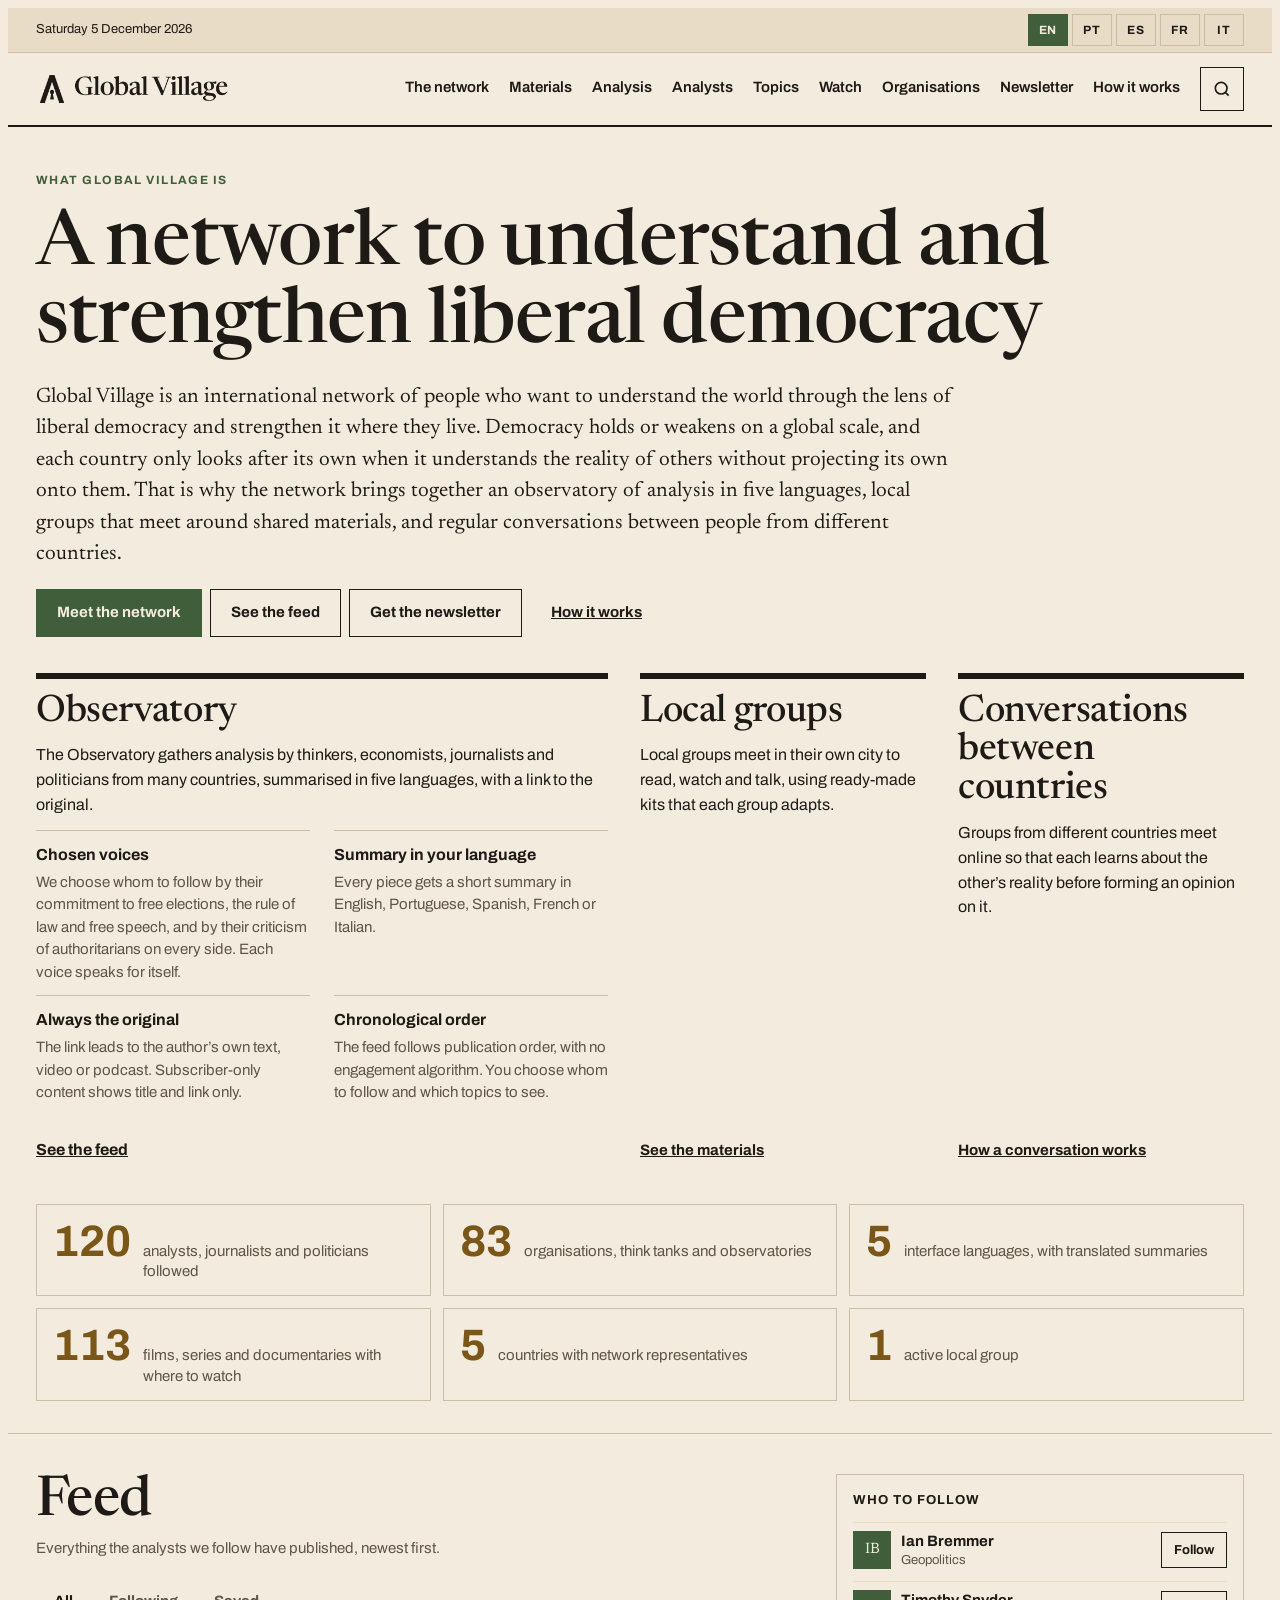
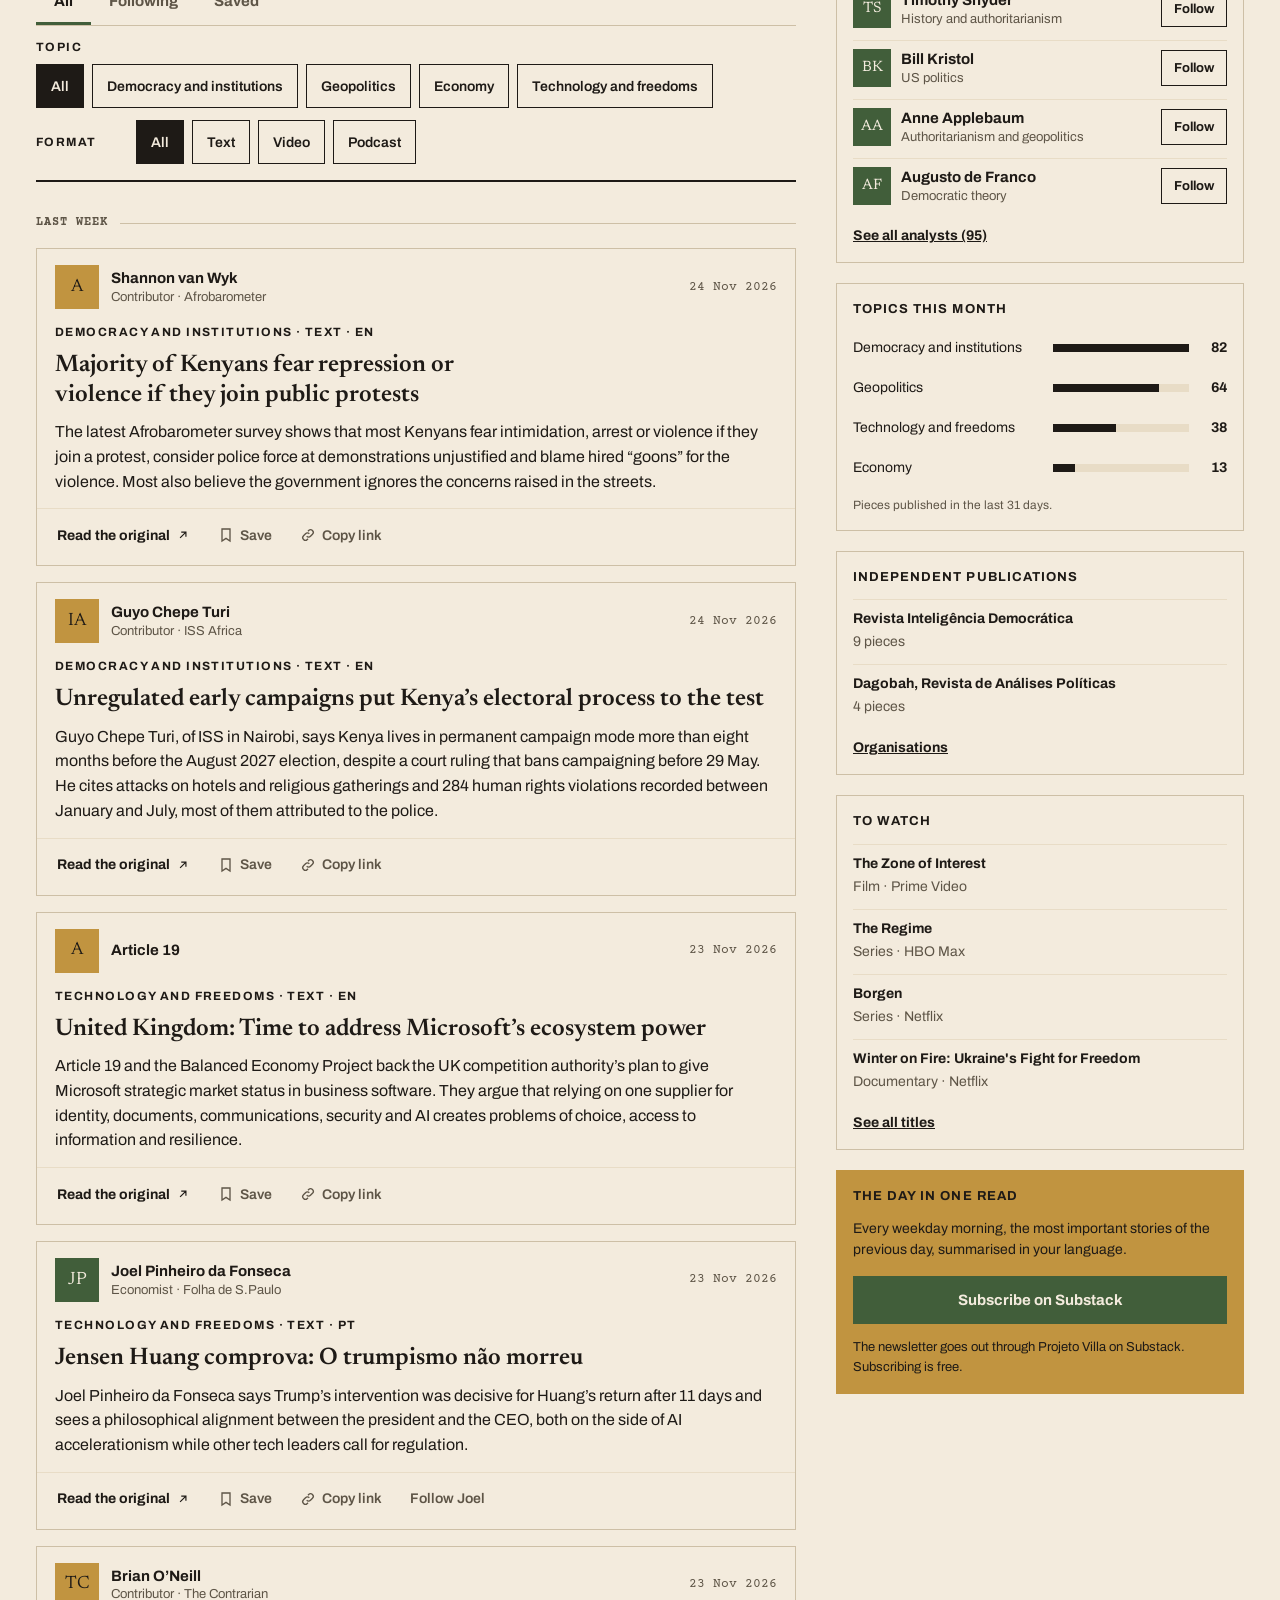
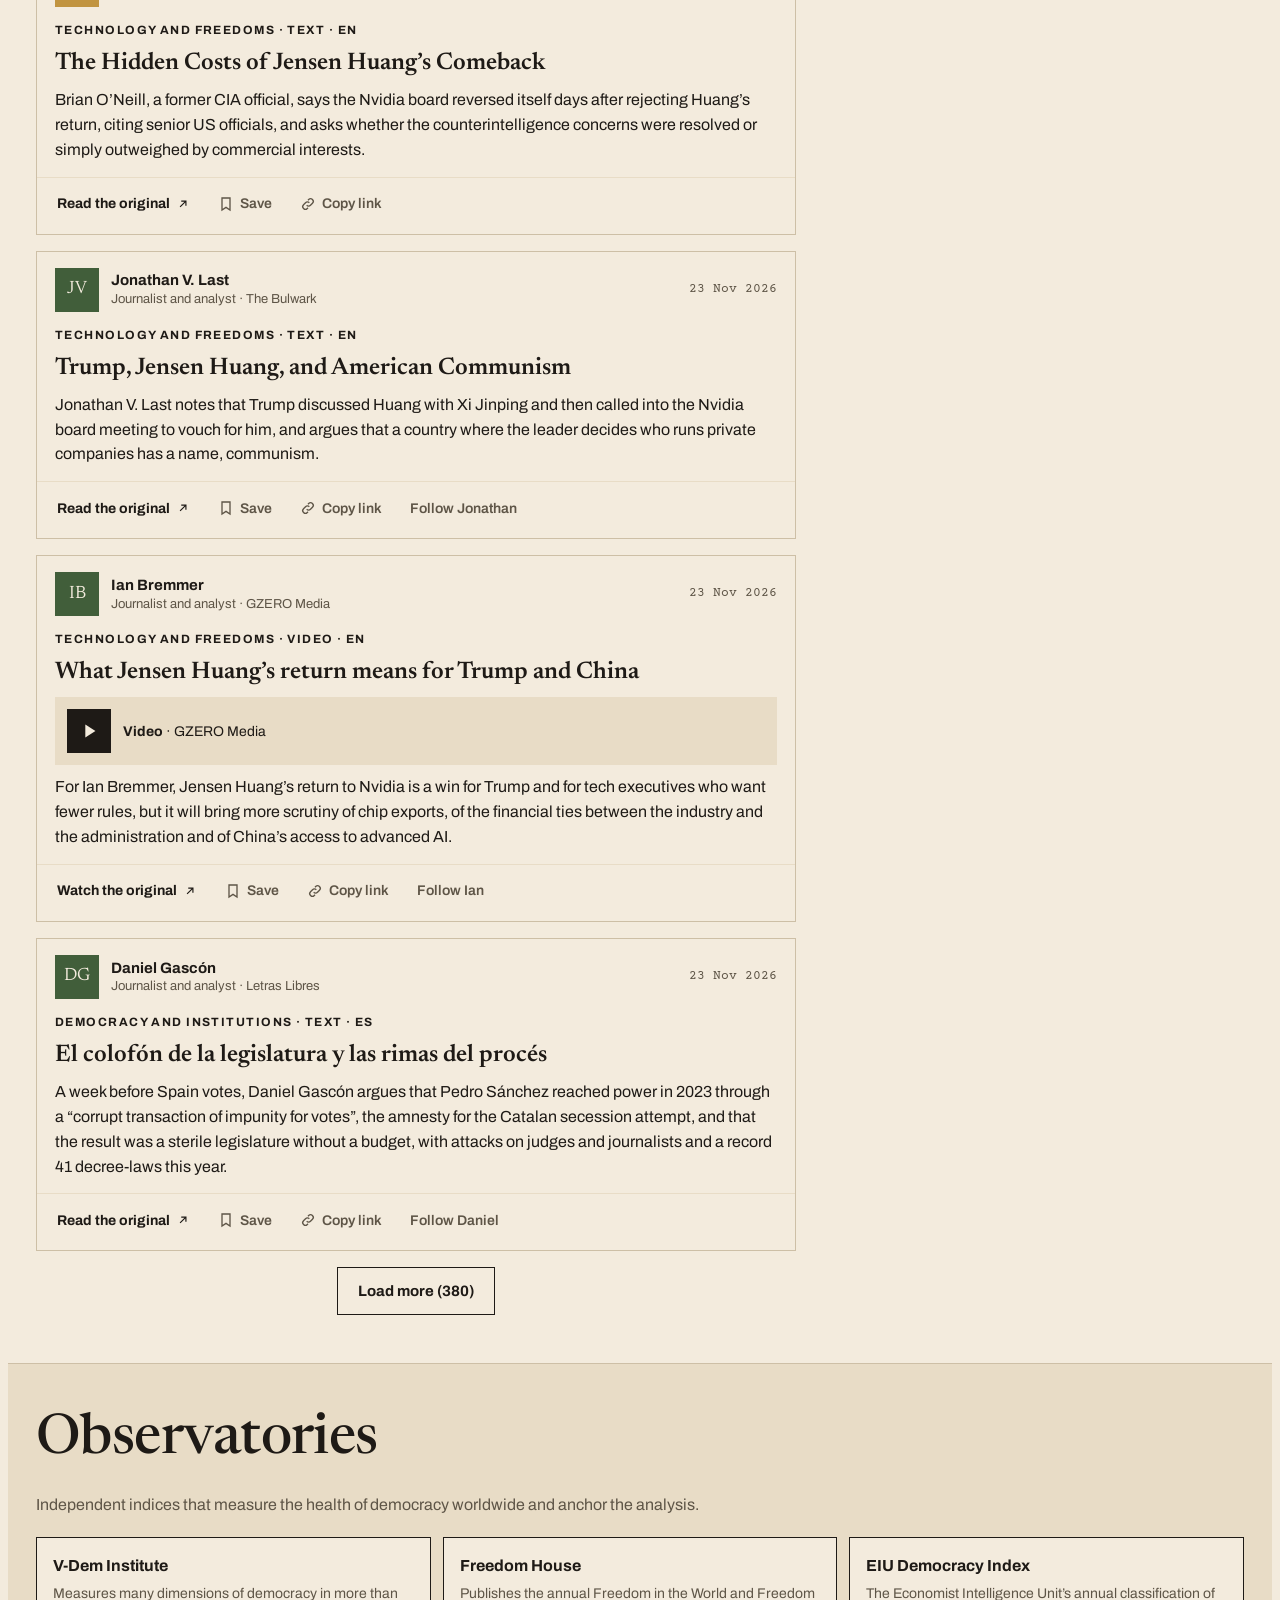
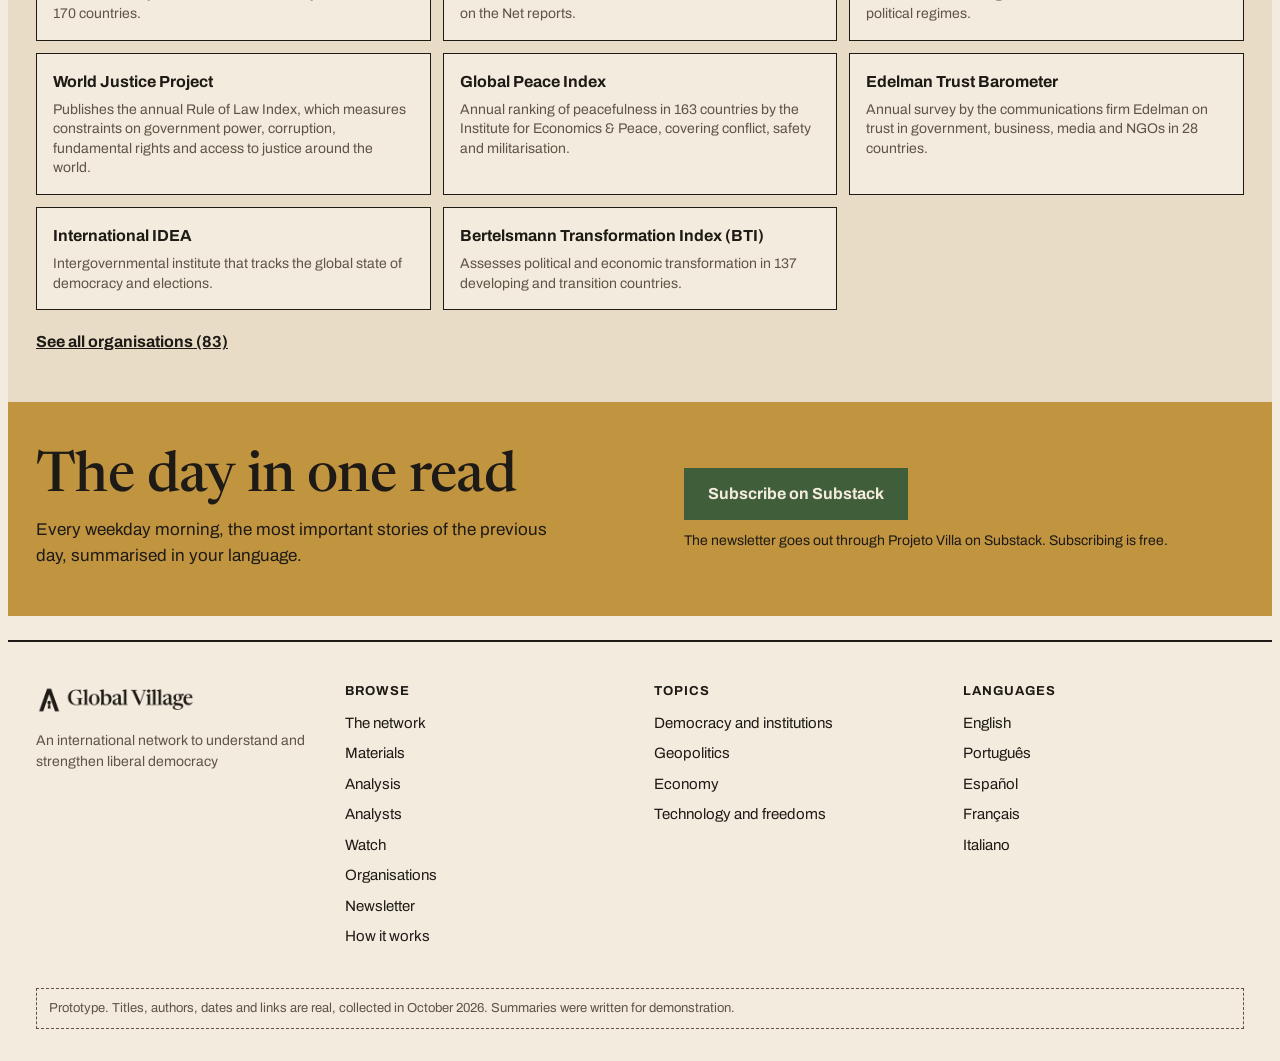
==== commit 9b8c385d: "Merge 603c0ccb1b4fdf8baa67a122aef0a55b34ea6757 into 2a78c2a703a7c2e5abd8196dd4a0cf4a31558114" ====
--- a/index.html
+++ b/index.html
@@ -587,6 +587,18 @@
  ["manuel-arias-maldonado","Manuel Arias Maldonado","think","Ciência política","ES","Universidad de Málaga · Letras Libres","es",["dem"],{site:"https://letraslibres.com/author/manuel-arias-maldonado/",rss:"https://letraslibres.com/author/manuel-arias-maldonado/feed/"}],
  ["ricardo-dudda","Ricardo Dudda","journo","Política","ES","Letras Libres · El País","es",["dem"],{site:"https://letraslibres.com/author/ricardo-dudda/",rss:"https://letraslibres.com/author/ricardo-dudda/feed/"}],
  ["sarah-longwell","Sarah Longwell","journo","Política americana","US","The Bulwark","en",["dem"],{newsletter:"https://www.thebulwark.com"}],
+ ["michael-mcfaul","Michael McFaul","think","Rússia e Europa do Leste","US","Stanford · Persuasion","en",["geo", "dem"],{site:"https://www.persuasion.community",rss:"https://www.persuasion.community/feed"}],
+ ["jennifer-rubin","Jennifer Rubin","journo","Política americana","US","The Contrarian","en",["dem"],{newsletter:"https://www.contrariannews.org",rss:"https://www.contrariannews.org/feed"}],
+ ["brian-oneill","Brian O’Neill","journo","Política externa","US","The Contrarian","en",["geo"],{newsletter:"https://www.contrariannews.org",rss:"https://www.contrariannews.org/feed"}],
+ ["andrew-egger","Andrew Egger","journo","Política americana","US","The Bulwark","en",["dem"],{newsletter:"https://www.thebulwark.com",rss:"https://www.thebulwark.com/feed"}],
+ ["will-saletan","Will Saletan","journo","Política americana","US","The Bulwark","en",["dem"],{newsletter:"https://www.thebulwark.com",rss:"https://www.thebulwark.com/feed"}],
+ ["michael-weiss","Michael Weiss","journo","Rússia, Ucrânia e segurança europeia","US","The Bulwark","en",["geo"],{newsletter:"https://www.thebulwark.com",rss:"https://www.thebulwark.com/feed"}],
+ ["will-sommer","Will Sommer","journo","Propaganda e desinformação","US","The Bulwark","en",["dem", "tec"],{newsletter:"https://www.thebulwark.com",rss:"https://www.thebulwark.com/feed"}],
+ ["arturo-sarukhan","Arturo Sarukhán","think","Política internacional","MX","Letras Libres","es",["geo", "dem"],{site:"https://letraslibres.com/author/arturo-sarukhan/",rss:"https://letraslibres.com/author/arturo-sarukhan/feed/"}],
+ ["carmen-domingo","Carmen Domingo","journo","Política","ES","Letras Libres","es",["dem"],{site:"https://letraslibres.com/author/carmen-domingo/",rss:"https://letraslibres.com/author/carmen-domingo/feed/"}],
+ ["greg-sargent","Greg Sargent","journo","Política americana","US","The UnPopulist","en",["dem"],{newsletter:"https://www.theunpopulist.net/",rss:"https://www.theunpopulist.net/feed"}],
+ ["jacob-t-levy","Jacob T. Levy","think","Teoria democrática","CA","McGill University · The UnPopulist","en",["dem"],{newsletter:"https://www.theunpopulist.net/",rss:"https://www.theunpopulist.net/feed"}],
+ ["rebecca-khoury","Rebecca Khoury","think","América Latina","US","Inter-American Dialogue","en",["eco"],{site:"https://www.thedialogue.org",rss:"https://thedialogue.org/feed"}],
  ["sebastian-mazzuca","Sebastián Mazzuca","think","Ciência política","AR","Johns Hopkins University","es",["dem", "geo"],{site:"https://politicalscience.jhu.edu/directory/sebastian-mazzuca"}],
  ["yuval-noah-harari","Yuval Noah Harari","think","História e tecnologia","IL","","en",["tec", "dem"],{site:"https://www.ynharari.com",rss:"https://www.ynharari.com/feed/"}]
 ].map(r=>({id:r[0],name:r[1],cat:r[2],area:r[3],cc:r[4],region:regOf(r[4]),org:r[5],lang:r[6],themes:r[7],ch:r[8]}));
@@ -1064,6 +1076,7 @@
  ["Notes from the Circus", "pub", "US", "https://www.notesfromthecircus.com", "Mike Brock’s publication on democracy, technology and power in the United States.", "Publicação de Mike Brock sobre democracia, tecnologia e poder nos Estados Unidos.", ["dem", "tec"], "", "", ""],
  ["Renew Democracy Initiative", "net", "US", "https://rdi.org", "Organisation chaired by Garry Kasparov that defends liberal democracy and supports Ukraine. It publishes The Next Move.", "Organização presidida por Garry Kasparov que defende a democracia liberal e apoia a Ucrânia. Publica The Next Move.", ["dem", "geo"], "", "", ""],
  ["The Contrarian", "pub", "US", "https://www.contrariannews.org", "Pro-democracy publication on American politics, founded by Jennifer Rubin and Norm Eisen.", "Publicação pró-democracia sobre política americana, fundada por Jennifer Rubin e Norm Eisen.", ["dem"], "", "", "https://www.contrariannews.org/feed"],
+ ["GZERO Media", "pub", "US", "https://www.gzeromedia.com", "Media company founded by Ian Bremmer, with a news team covering global politics.", "Empresa de mídia fundada por Ian Bremmer, com uma equipe que cobre a política global.", ["geo"], "", "", "https://www.gzeromedia.com/feeds/feed.rss"],
  ["The Social Contract with Joe Walsh", "pub", "US", "https://socialcontractwithjoewalsh.substack.com", "Joe Walsh’s newsletter and podcast on American politics and democracy.", "Newsletter e podcast de Joe Walsh sobre política americana e democracia.", ["dem"], "", "", ""],
  ["World Liberty Congress", "net", "INT", "https://worldlibertycongress.org", "Global network of dissidents from authoritarian countries, from Venezuela and Cuba to Russia and Iran.", "Rede global de dissidentes de países autoritários, da Venezuela e de Cuba à Rússia e ao Irã.", ["dem", "geo"], "", "", "https://news.google.com/rss/search?q=site%3Aworldlibertycongress.org&hl=en-US&gl=US&ceid=US:en"]
 ].map(r=>({name:r[0],type:r[1],cc:r[2],region:regOf(r[2]),url:r[3],desc:r[4],desc_pt:r[5],themes:r[6],id:r[7]||"",full:r[8]||r[0],rss:r[9]||""}));
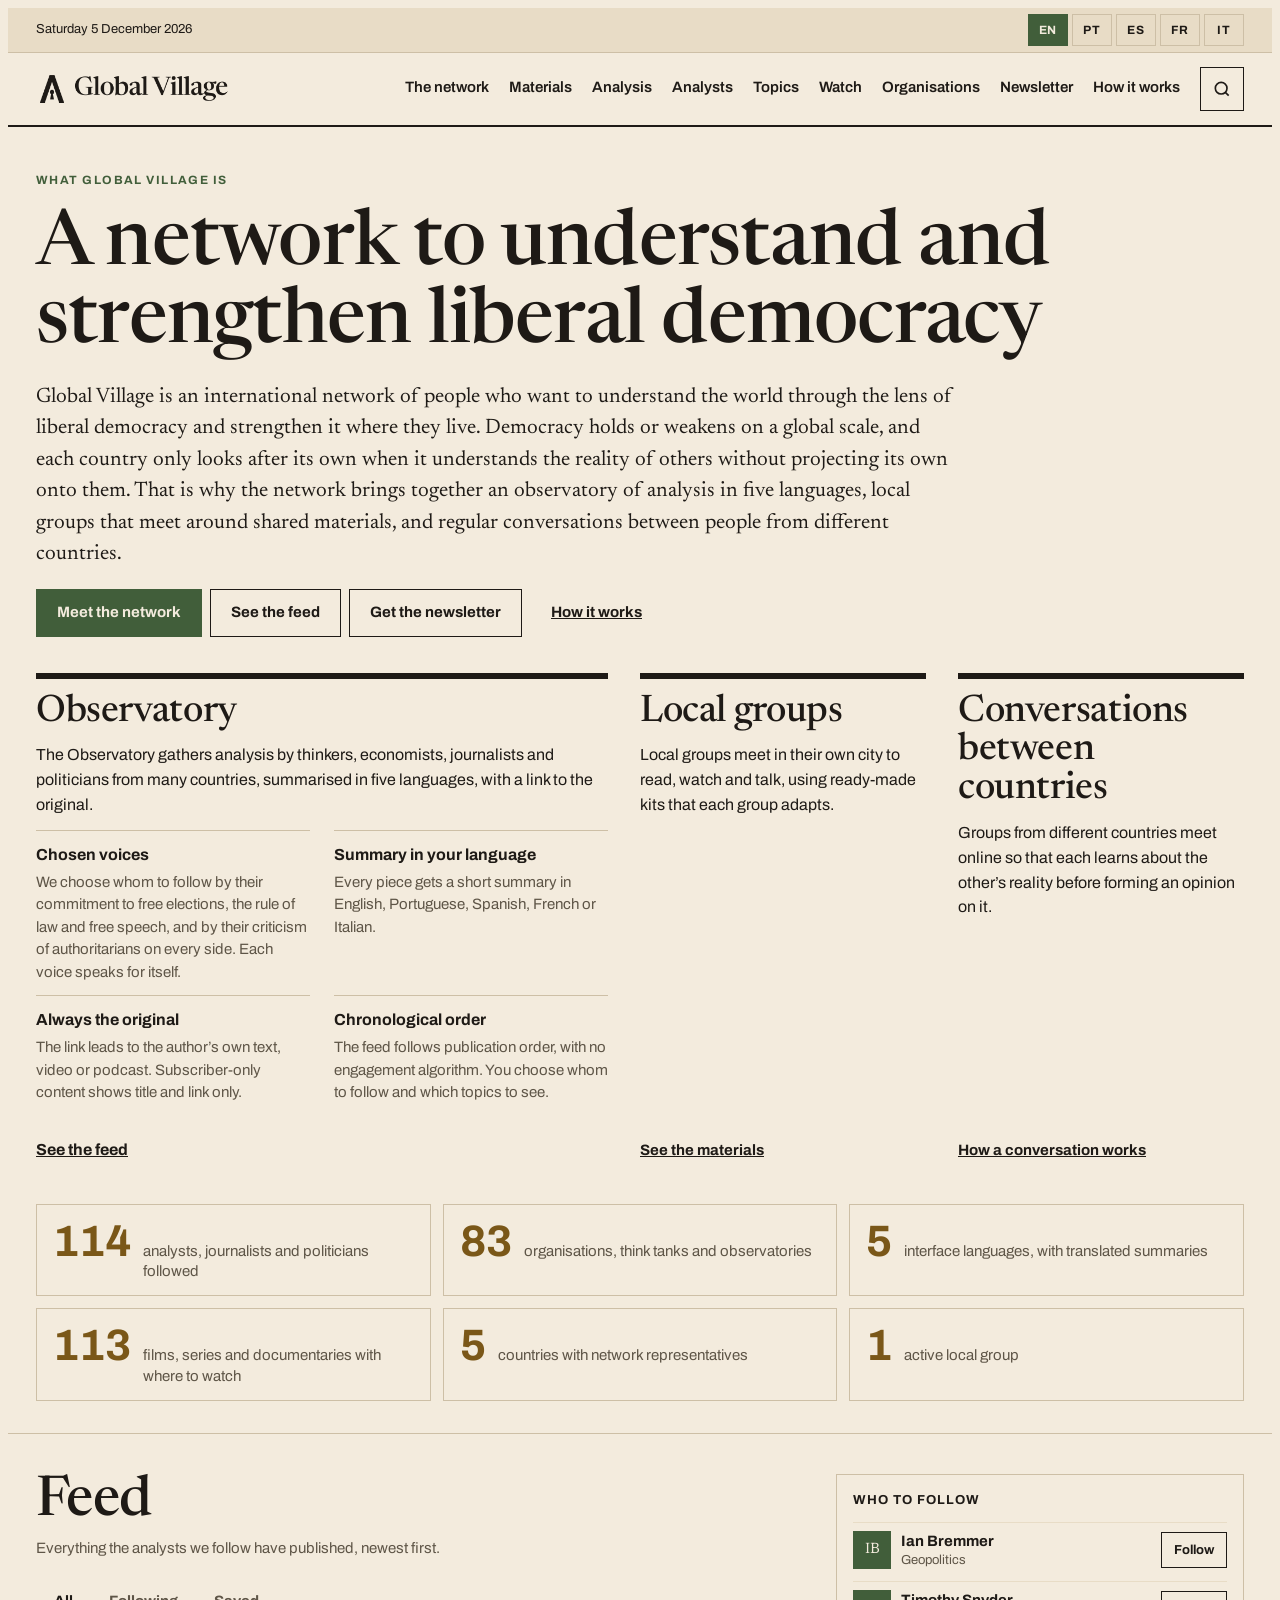
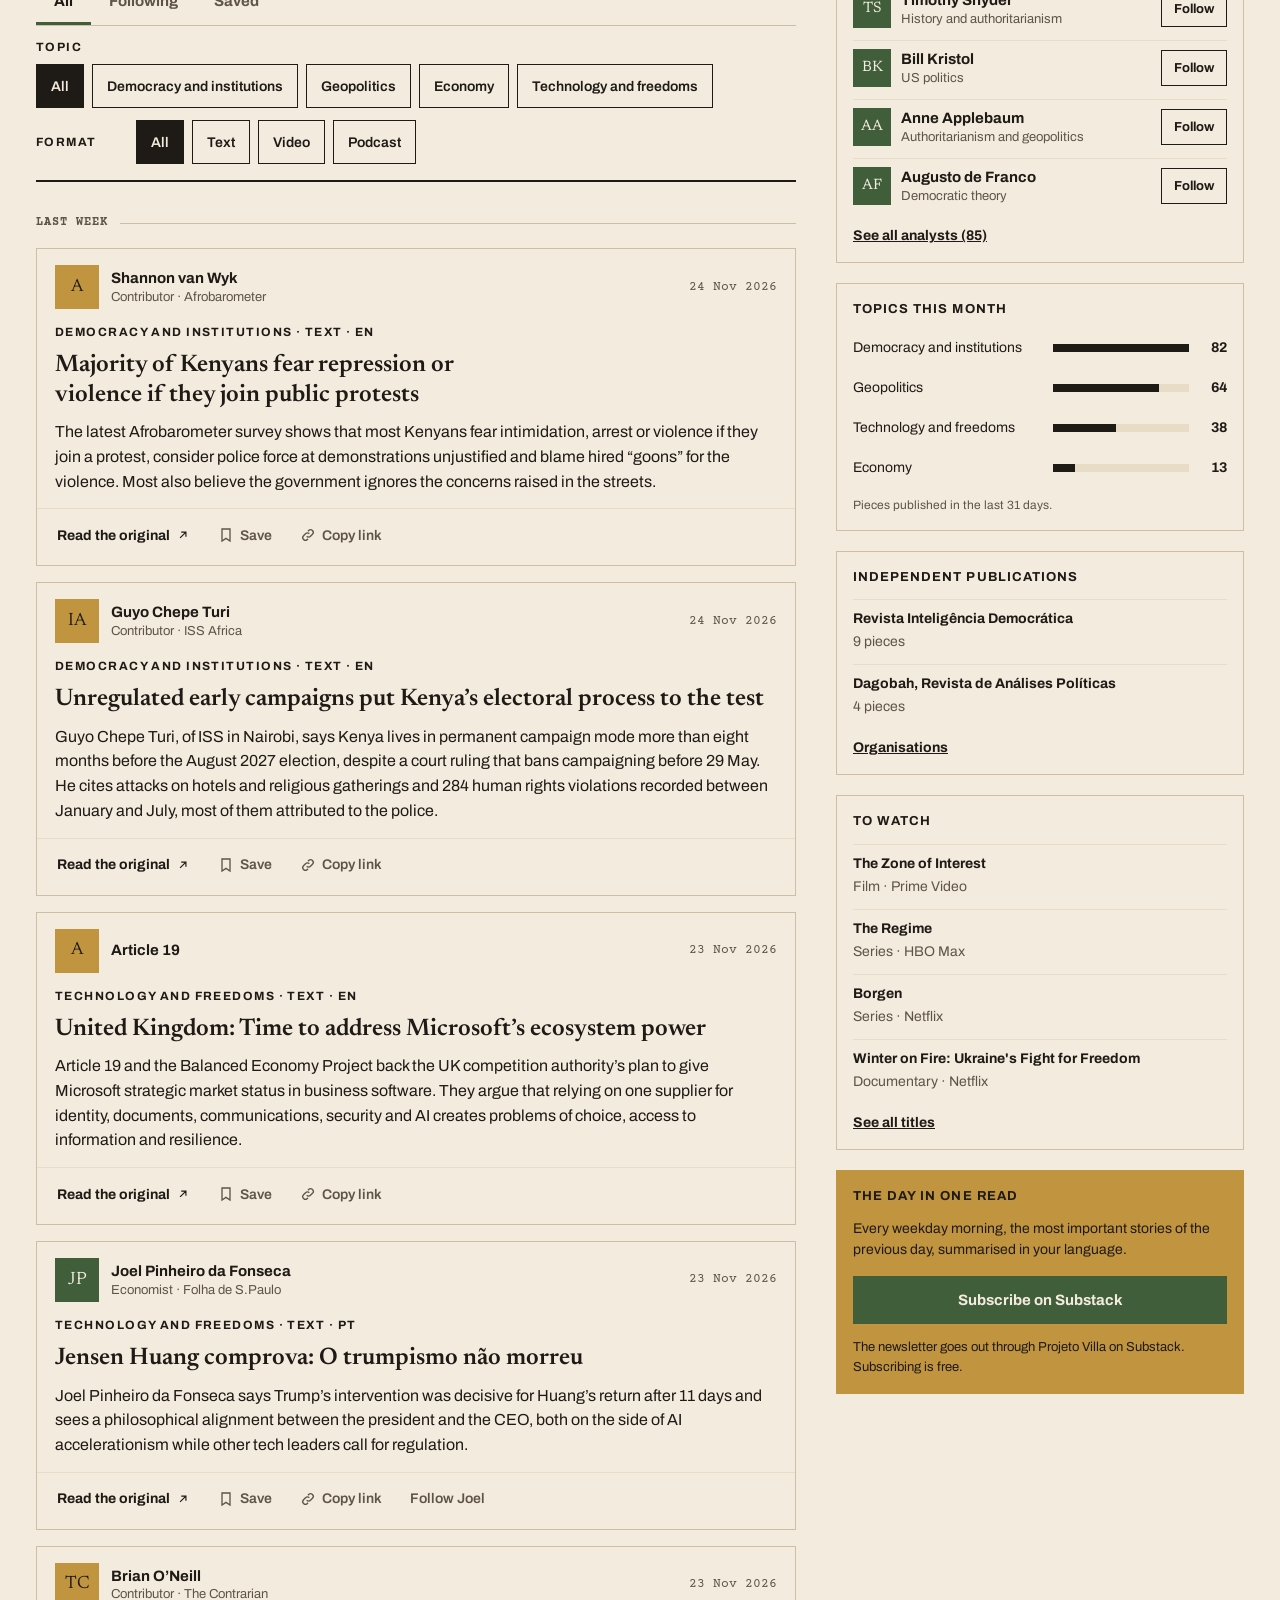
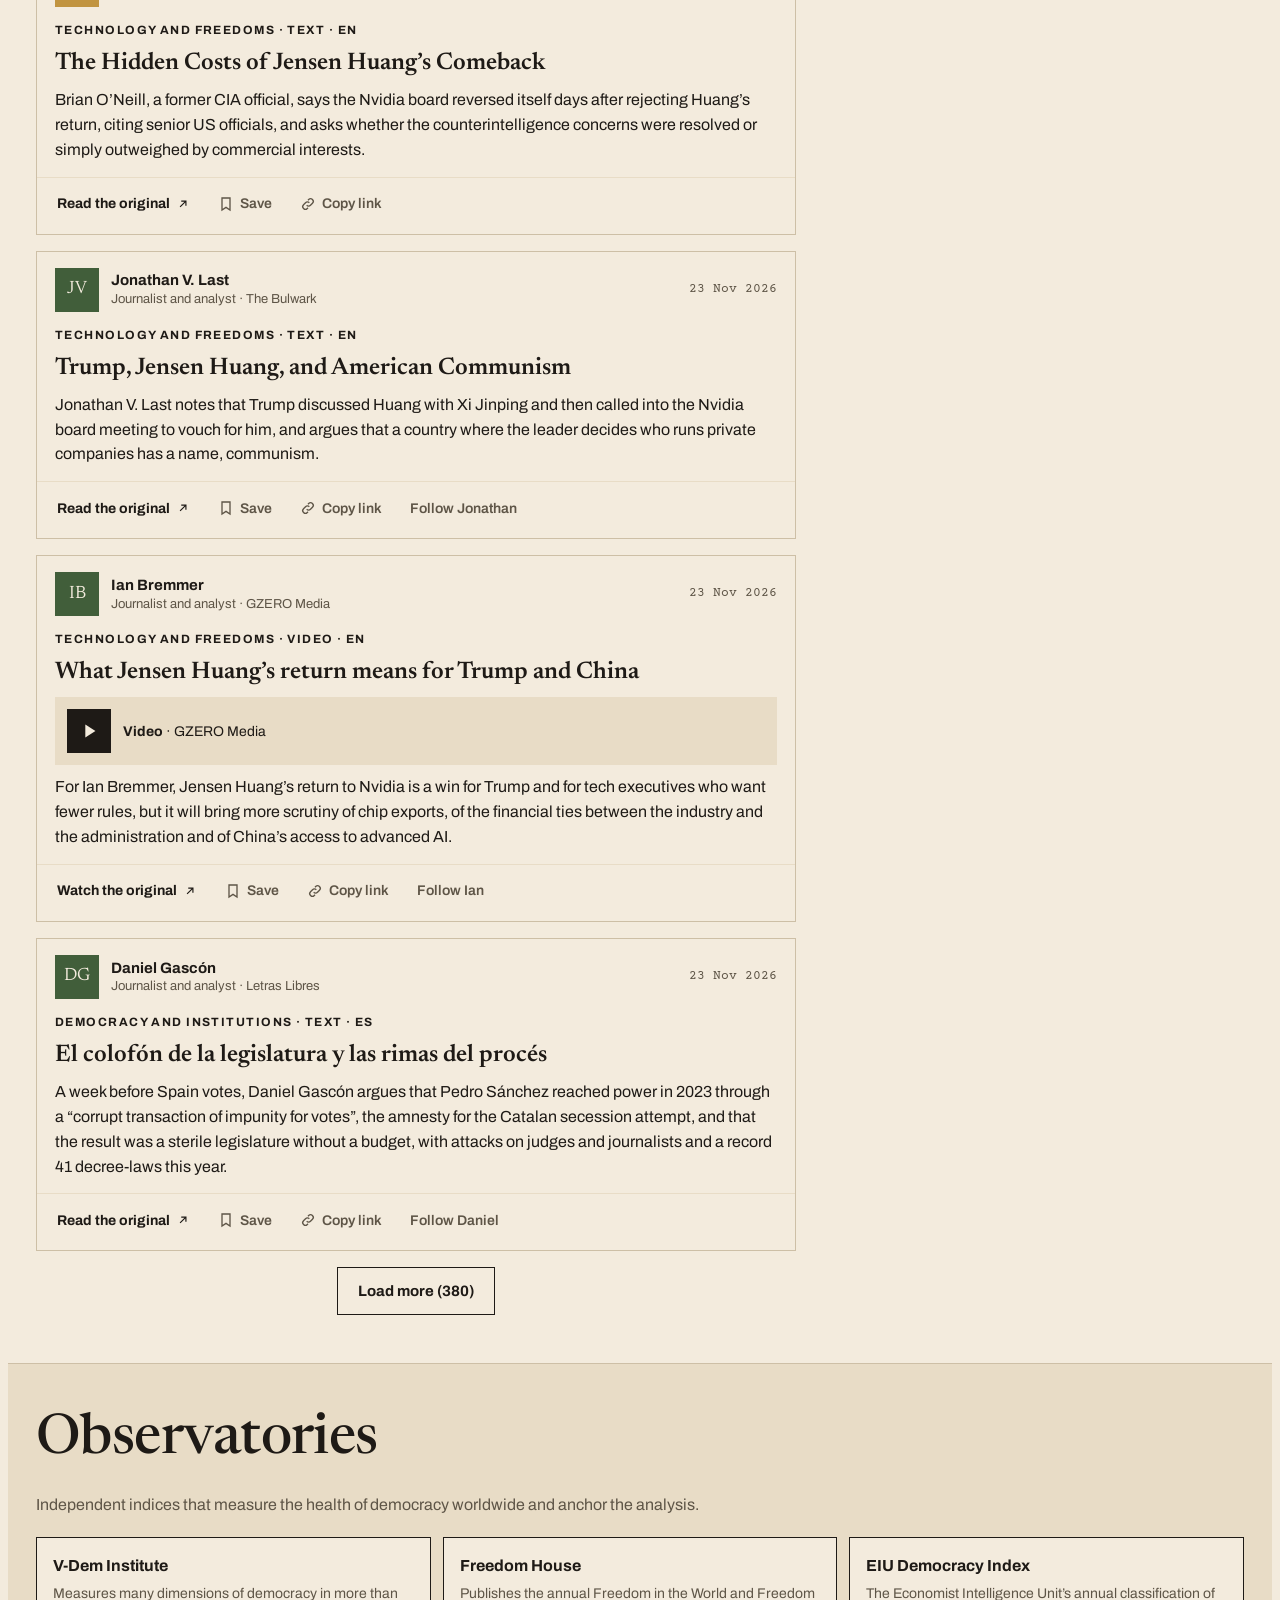
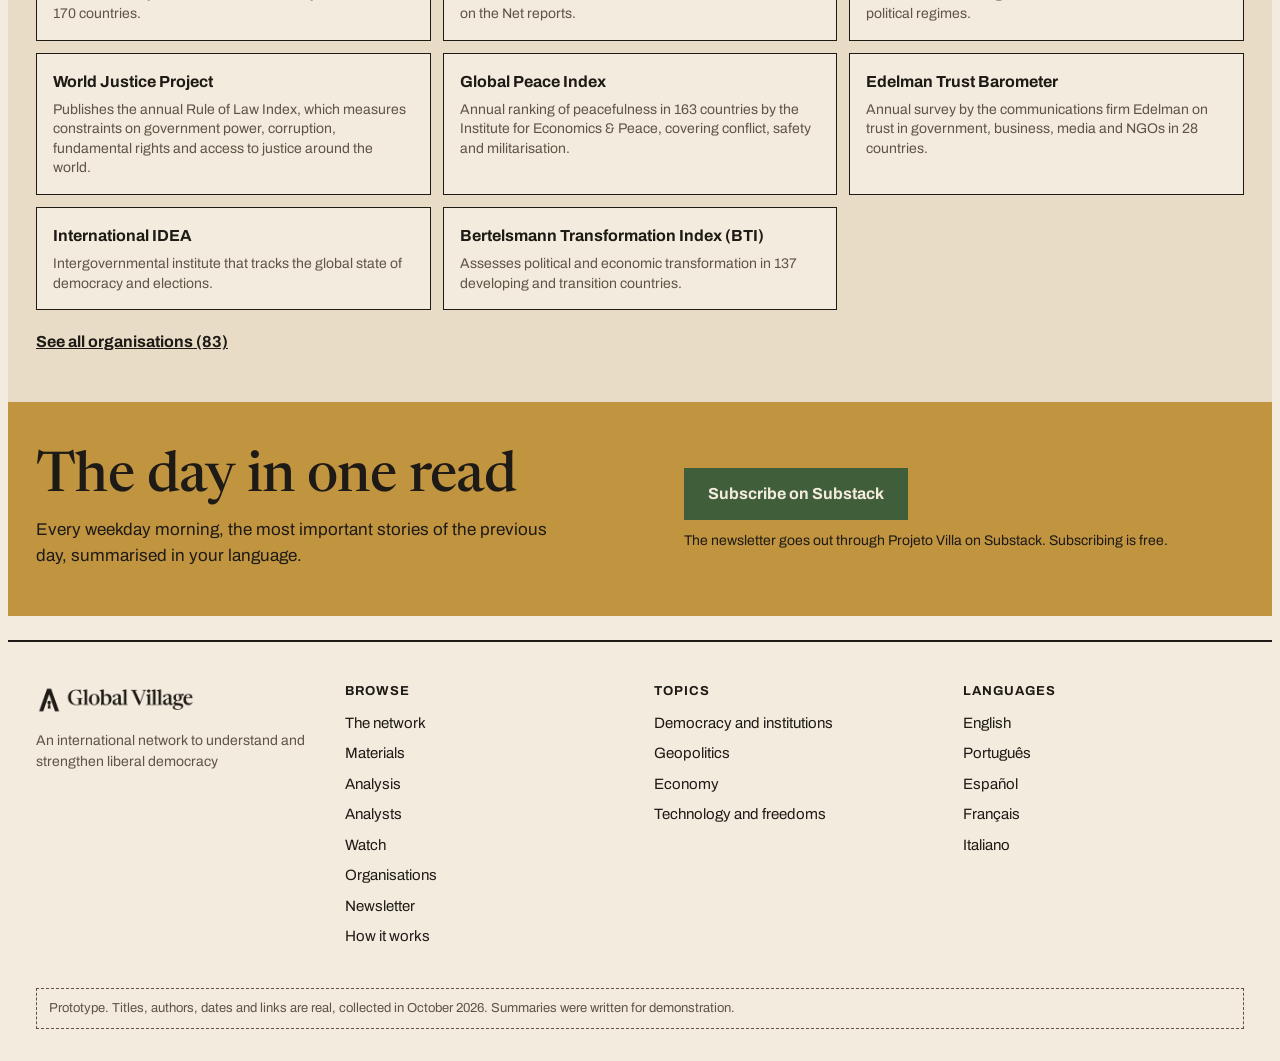
==== commit c67acb2a: "Merge 36ace945b4127b5690a7a51de331b1c41fbf8f48 into 2a78c2a703a7c2e5abd8196dd4a0cf4a31558114" ====
--- a/index.html
+++ b/index.html
@@ -510,7 +510,7 @@
  ["antonio-riserio","Antônio Risério","think","Cultura e sociedade","BR","","pt",["dem"],{rss:"https://antonioriserio.substack.com/feed"}],
  ["luiz-felipe-ponde","Luiz Felipe Pondé","think","Filosofia","BR","","pt",["dem"],{rss:"https://feeds.folha.uol.com.br/colunas/luizfelipeponde/rss091.xml"}],
  ["paulo-roberto-de-almeida","Paulo Roberto de Almeida","think","Relações internacionais","BR","","pt",["geo"],{rss:"https://diplomatizzando.blogspot.com/feeds/posts/default"}],
- ["oliver-stuenkel","Oliver Stuenkel","think","Geopolítica","BR","FGV","pt",["geo", "dem"],{site:"https://oliverstuenkel.com/",rss:"https://oliverstuenkel.com/feed/"}],
+ ["oliver-stuenkel","Oliver Stuenkel","think","Geopolítica","BR","FGV","pt",["geo", "dem"],{site:"https://oliverstuenkel.com/",newsletter:"https://oliverstuenkel.substack.com",rss:"https://oliverstuenkel.substack.com/feed"}],
  ["guilherme-casaroes","Guilherme Casarões","think","Relações internacionais","BR","FGV","pt",["geo"],{}],
  ["fernando-schuler","Fernando Schüler","think","Ciência política","BR","Insper","pt",["dem"],{rss:"https://www.spreaker.com/show/4847781/episodes/feed"}],
  ["elena-landau","Elena Landau","econ","Economia","BR","","pt",["eco"],{rss:"https://news.google.com/rss/search?q=site%3Aestadao.com.br/economia/elena-landau&hl=pt-BR&gl=BR&ceid=BR:pt-419"}],
@@ -587,20 +587,10 @@
  ["manuel-arias-maldonado","Manuel Arias Maldonado","think","Ciência política","ES","Universidad de Málaga · Letras Libres","es",["dem"],{site:"https://letraslibres.com/author/manuel-arias-maldonado/",rss:"https://letraslibres.com/author/manuel-arias-maldonado/feed/"}],
  ["ricardo-dudda","Ricardo Dudda","journo","Política","ES","Letras Libres · El País","es",["dem"],{site:"https://letraslibres.com/author/ricardo-dudda/",rss:"https://letraslibres.com/author/ricardo-dudda/feed/"}],
  ["sarah-longwell","Sarah Longwell","journo","Política americana","US","The Bulwark","en",["dem"],{newsletter:"https://www.thebulwark.com"}],
- ["michael-mcfaul","Michael McFaul","think","Rússia e Europa do Leste","US","Stanford · Persuasion","en",["geo", "dem"],{site:"https://www.persuasion.community",rss:"https://www.persuasion.community/feed"}],
- ["jennifer-rubin","Jennifer Rubin","journo","Política americana","US","The Contrarian","en",["dem"],{newsletter:"https://www.contrariannews.org",rss:"https://www.contrariannews.org/feed"}],
- ["brian-oneill","Brian O’Neill","journo","Política externa","US","The Contrarian","en",["geo"],{newsletter:"https://www.contrariannews.org",rss:"https://www.contrariannews.org/feed"}],
- ["andrew-egger","Andrew Egger","journo","Política americana","US","The Bulwark","en",["dem"],{newsletter:"https://www.thebulwark.com",rss:"https://www.thebulwark.com/feed"}],
- ["will-saletan","Will Saletan","journo","Política americana","US","The Bulwark","en",["dem"],{newsletter:"https://www.thebulwark.com",rss:"https://www.thebulwark.com/feed"}],
- ["michael-weiss","Michael Weiss","journo","Rússia, Ucrânia e segurança europeia","US","The Bulwark","en",["geo"],{newsletter:"https://www.thebulwark.com",rss:"https://www.thebulwark.com/feed"}],
- ["will-sommer","Will Sommer","journo","Propaganda e desinformação","US","The Bulwark","en",["dem", "tec"],{newsletter:"https://www.thebulwark.com",rss:"https://www.thebulwark.com/feed"}],
- ["arturo-sarukhan","Arturo Sarukhán","think","Política internacional","MX","Letras Libres","es",["geo", "dem"],{site:"https://letraslibres.com/author/arturo-sarukhan/",rss:"https://letraslibres.com/author/arturo-sarukhan/feed/"}],
- ["carmen-domingo","Carmen Domingo","journo","Política","ES","Letras Libres","es",["dem"],{site:"https://letraslibres.com/author/carmen-domingo/",rss:"https://letraslibres.com/author/carmen-domingo/feed/"}],
- ["greg-sargent","Greg Sargent","journo","Política americana","US","The UnPopulist","en",["dem"],{newsletter:"https://www.theunpopulist.net/",rss:"https://www.theunpopulist.net/feed"}],
- ["jacob-t-levy","Jacob T. Levy","think","Teoria democrática","CA","McGill University · The UnPopulist","en",["dem"],{newsletter:"https://www.theunpopulist.net/",rss:"https://www.theunpopulist.net/feed"}],
- ["rebecca-khoury","Rebecca Khoury","think","América Latina","US","Inter-American Dialogue","en",["eco"],{site:"https://www.thedialogue.org",rss:"https://thedialogue.org/feed"}],
  ["sebastian-mazzuca","Sebastián Mazzuca","think","Ciência política","AR","Johns Hopkins University","es",["dem", "geo"],{site:"https://politicalscience.jhu.edu/directory/sebastian-mazzuca"}],
- ["yuval-noah-harari","Yuval Noah Harari","think","História e tecnologia","IL","","en",["tec", "dem"],{site:"https://www.ynharari.com",rss:"https://www.ynharari.com/feed/"}]
+ ["yuval-noah-harari","Yuval Noah Harari","think","História e tecnologia","IL","","en",["tec", "dem"],{site:"https://www.ynharari.com",rss:"https://www.ynharari.com/feed/"}],
+ ["lourival-santanna","Lourival Sant'Anna","journo","Relações internacionais","BR","CNN Brasil e Estadão","pt",["geo", "dem"],{site:"https://www.estadao.com.br/autores/lourival-santanna/",rss:"https://news.google.com/rss/search?q=site%3Aestadao.com.br%20lourival-santanna&hl=pt-BR&gl=BR&ceid=BR:pt-419"}],
+ ["caio-junqueira","Caio Junqueira","journo","Política","BR","CNN Brasil","pt",["dem"],{site:"https://www.cnnbrasil.com.br/blogs/caio-junqueira/",rss:"https://news.google.com/rss/search?q=site%3Acnnbrasil.com.br%2Fblogs%2Fcaio-junqueira&hl=pt-BR&gl=BR&ceid=BR:pt-419"}]
 ].map(r=>({id:r[0],name:r[1],cat:r[2],area:r[3],cc:r[4],region:regOf(r[4]),org:r[5],lang:r[6],themes:r[7],ch:r[8]}));
 
 const ITEMS = [
@@ -1076,9 +1066,9 @@
  ["Notes from the Circus", "pub", "US", "https://www.notesfromthecircus.com", "Mike Brock’s publication on democracy, technology and power in the United States.", "Publicação de Mike Brock sobre democracia, tecnologia e poder nos Estados Unidos.", ["dem", "tec"], "", "", ""],
  ["Renew Democracy Initiative", "net", "US", "https://rdi.org", "Organisation chaired by Garry Kasparov that defends liberal democracy and supports Ukraine. It publishes The Next Move.", "Organização presidida por Garry Kasparov que defende a democracia liberal e apoia a Ucrânia. Publica The Next Move.", ["dem", "geo"], "", "", ""],
  ["The Contrarian", "pub", "US", "https://www.contrariannews.org", "Pro-democracy publication on American politics, founded by Jennifer Rubin and Norm Eisen.", "Publicação pró-democracia sobre política americana, fundada por Jennifer Rubin e Norm Eisen.", ["dem"], "", "", "https://www.contrariannews.org/feed"],
- ["GZERO Media", "pub", "US", "https://www.gzeromedia.com", "Media company founded by Ian Bremmer, with a news team covering global politics.", "Empresa de mídia fundada por Ian Bremmer, com uma equipe que cobre a política global.", ["geo"], "", "", "https://www.gzeromedia.com/feeds/feed.rss"],
  ["The Social Contract with Joe Walsh", "pub", "US", "https://socialcontractwithjoewalsh.substack.com", "Joe Walsh’s newsletter and podcast on American politics and democracy.", "Newsletter e podcast de Joe Walsh sobre política americana e democracia.", ["dem"], "", "", ""],
- ["World Liberty Congress", "net", "INT", "https://worldlibertycongress.org", "Global network of dissidents from authoritarian countries, from Venezuela and Cuba to Russia and Iran.", "Rede global de dissidentes de países autoritários, da Venezuela e de Cuba à Rússia e ao Irã.", ["dem", "geo"], "", "", "https://news.google.com/rss/search?q=site%3Aworldlibertycongress.org&hl=en-US&gl=US&ceid=US:en"]
+ ["World Liberty Congress", "net", "INT", "https://worldlibertycongress.org", "Global network of dissidents from authoritarian countries, from Venezuela and Cuba to Russia and Iran.", "Rede global de dissidentes de países autoritários, da Venezuela e de Cuba à Rússia e ao Irã.", ["dem", "geo"], "", "", "https://news.google.com/rss/search?q=site%3Aworldlibertycongress.org&hl=en-US&gl=US&ceid=US:en"],
+ ["WW (CNN Brasil)", "media", "BR", "https://www.cnnbrasil.com.br/programas/ww/", "CNN Brasil’s nightly analysis show hosted by William Waack, with a panel of commentators on politics, the economy and world affairs.", "Programa de análise da CNN Brasil apresentado por William Waack, com um painel de comentaristas sobre política, economia e mundo.", ["dem", "geo"], "", "", "https://news.google.com/rss/search?q=site%3Acnnbrasil.com.br%2Fpolitica%2Fww&hl=pt-BR&gl=BR&ceid=BR:pt-419"]
 ].map(r=>({name:r[0],type:r[1],cc:r[2],region:regOf(r[2]),url:r[3],desc:r[4],desc_pt:r[5],themes:r[6],id:r[7]||"",full:r[8]||r[0],rss:r[9]||""}));
 // Veículos abertos: todo autor que publica neles conta como fonte da base (aprovado por Thiago em 24/11/2026). O nome é o de ORGS e do campo src de ITEMS.
 const OPEN_PUBS = ["Persuasion","The Bulwark","Journal of Democracy","The Atlantic","The UnPopulist","ISMA · The UnPopulist"];
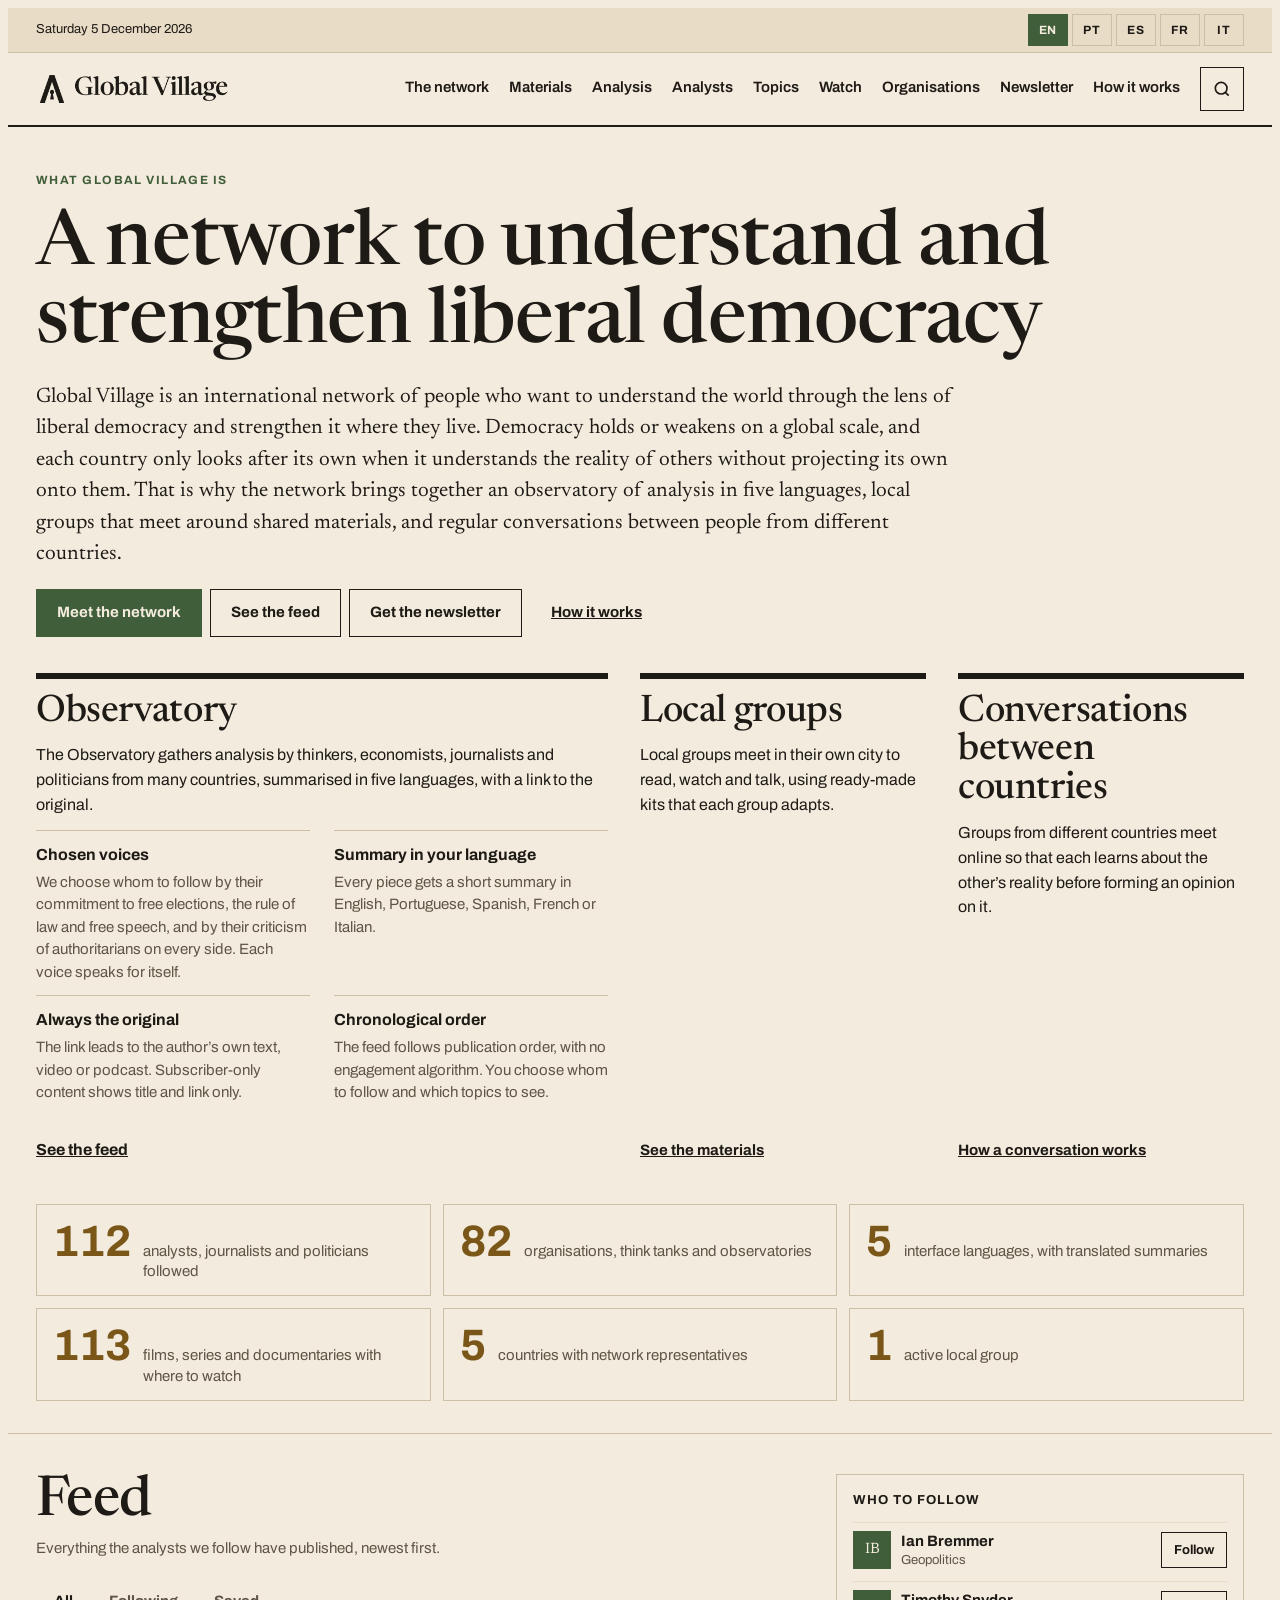
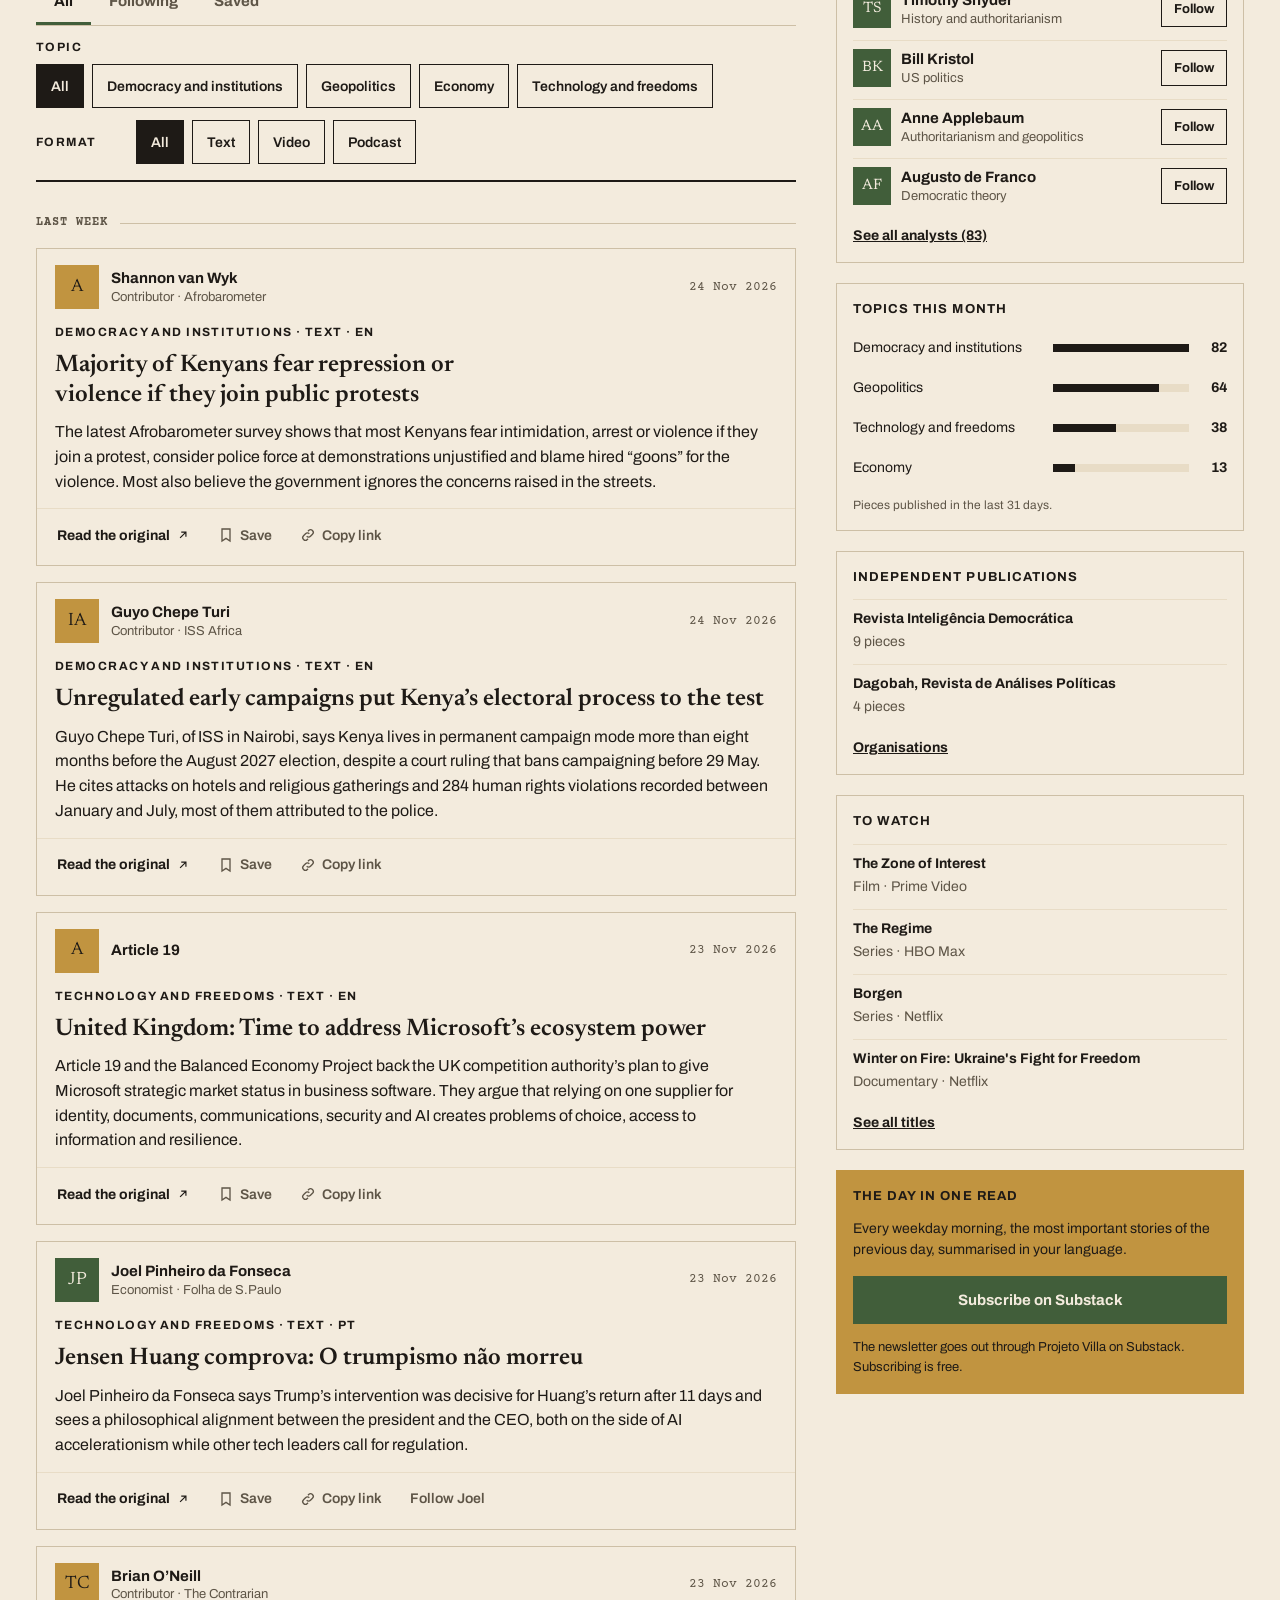
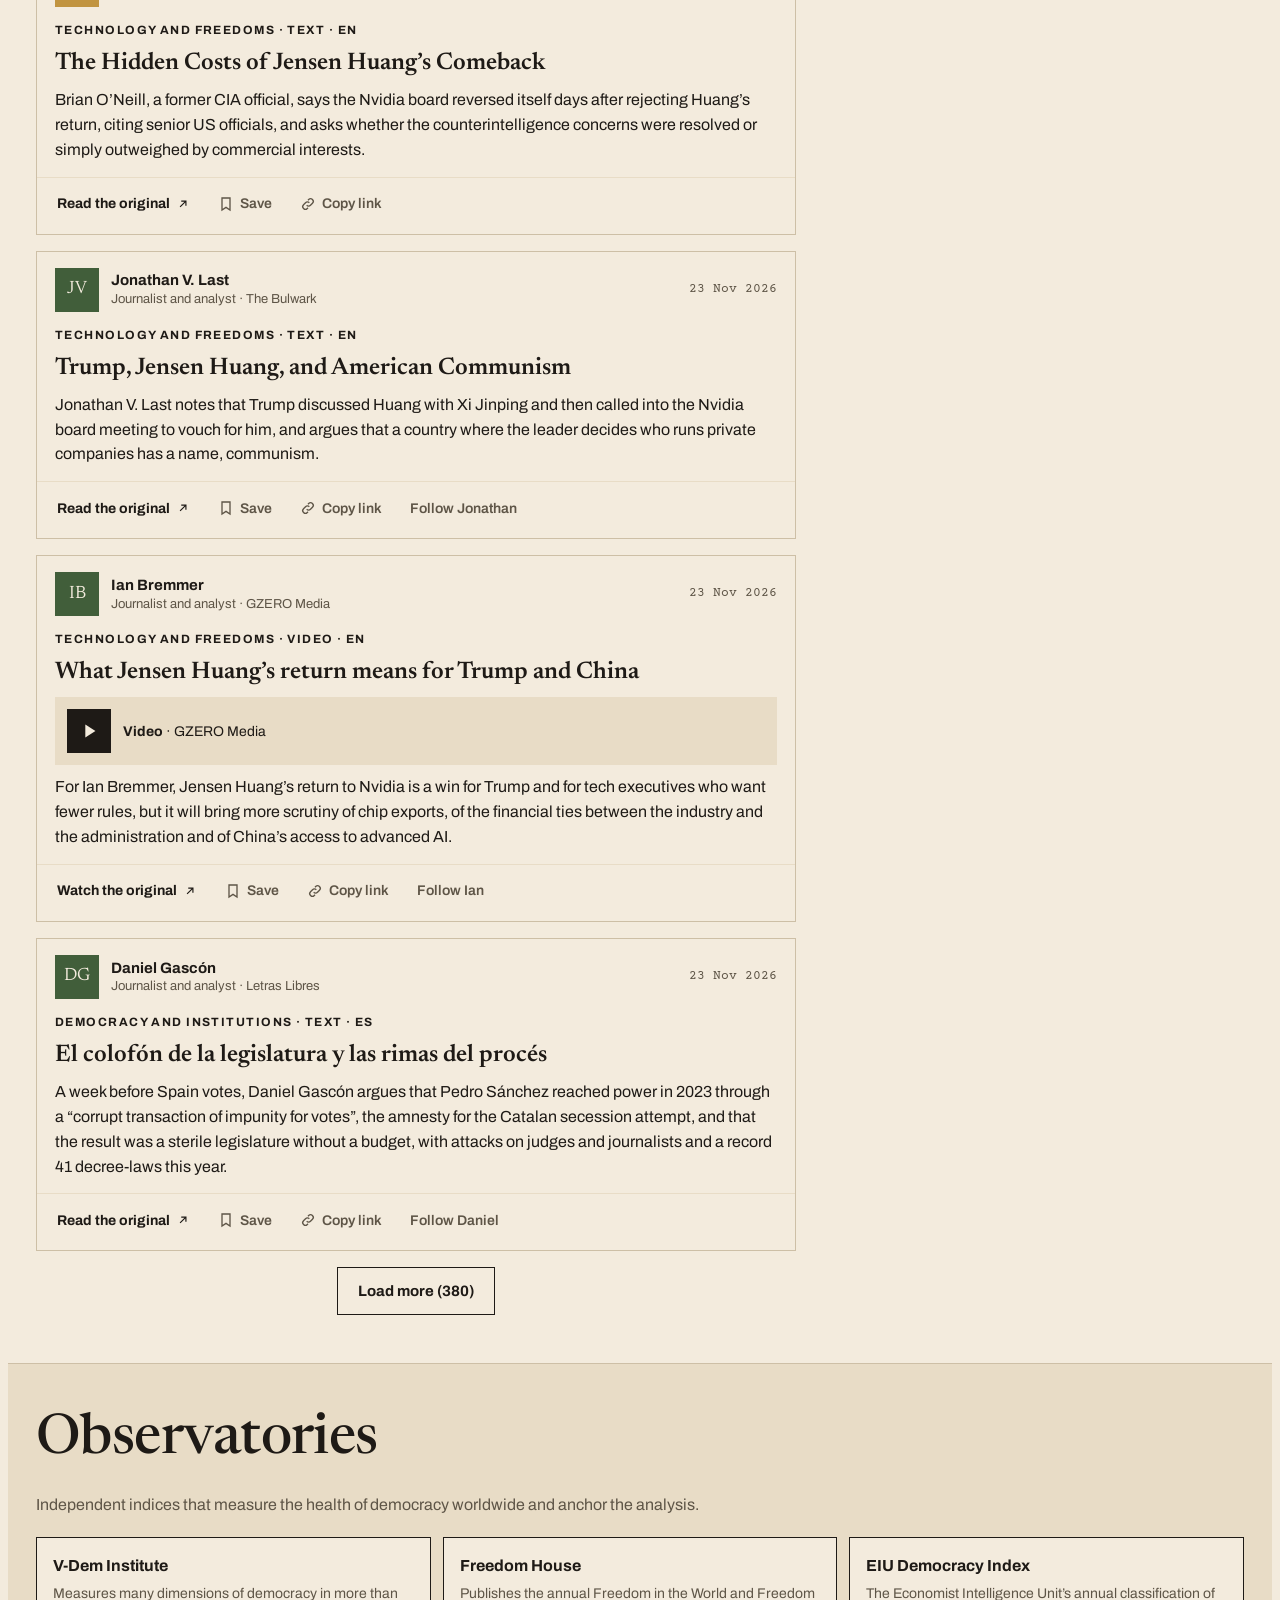
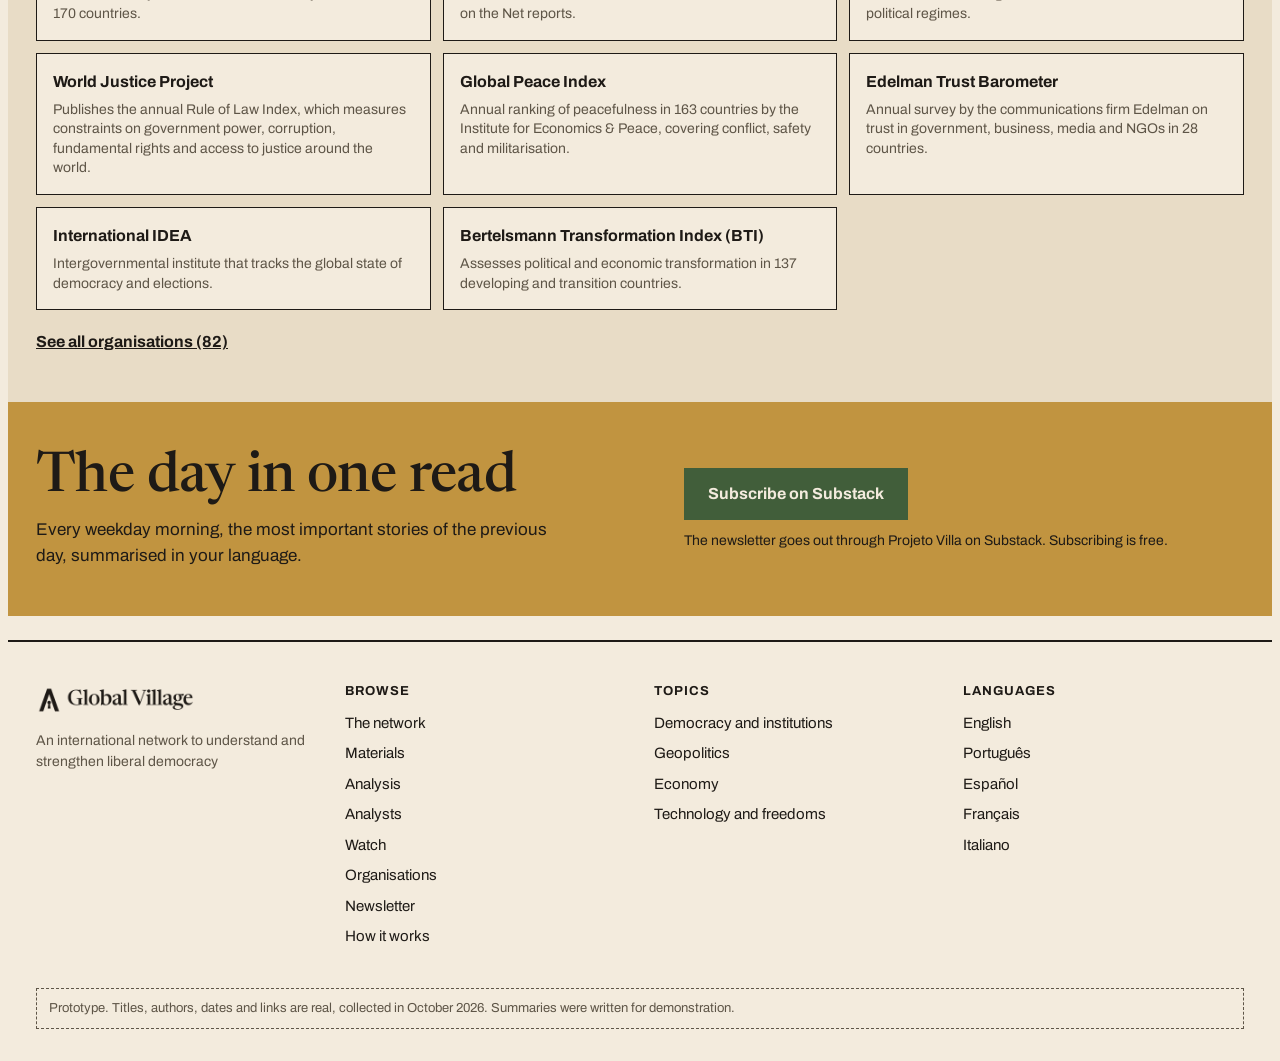
==== commit b2c21da7: "Corrige o logo esticado na prévia da newsletter O logo ficava numa coluna flex e esticava na largura" ====
--- a/index.html
+++ b/index.html
@@ -510,7 +510,7 @@
  ["antonio-riserio","Antônio Risério","think","Cultura e sociedade","BR","","pt",["dem"],{rss:"https://antonioriserio.substack.com/feed"}],
  ["luiz-felipe-ponde","Luiz Felipe Pondé","think","Filosofia","BR","","pt",["dem"],{rss:"https://feeds.folha.uol.com.br/colunas/luizfelipeponde/rss091.xml"}],
  ["paulo-roberto-de-almeida","Paulo Roberto de Almeida","think","Relações internacionais","BR","","pt",["geo"],{rss:"https://diplomatizzando.blogspot.com/feeds/posts/default"}],
- ["oliver-stuenkel","Oliver Stuenkel","think","Geopolítica","BR","FGV","pt",["geo", "dem"],{site:"https://oliverstuenkel.com/",newsletter:"https://oliverstuenkel.substack.com",rss:"https://oliverstuenkel.substack.com/feed"}],
+ ["oliver-stuenkel","Oliver Stuenkel","think","Geopolítica","BR","FGV","pt",["geo", "dem"],{site:"https://oliverstuenkel.com/",rss:"https://oliverstuenkel.com/feed/"}],
  ["guilherme-casaroes","Guilherme Casarões","think","Relações internacionais","BR","FGV","pt",["geo"],{}],
  ["fernando-schuler","Fernando Schüler","think","Ciência política","BR","Insper","pt",["dem"],{rss:"https://www.spreaker.com/show/4847781/episodes/feed"}],
  ["elena-landau","Elena Landau","econ","Economia","BR","","pt",["eco"],{rss:"https://news.google.com/rss/search?q=site%3Aestadao.com.br/economia/elena-landau&hl=pt-BR&gl=BR&ceid=BR:pt-419"}],
@@ -588,9 +588,7 @@
  ["ricardo-dudda","Ricardo Dudda","journo","Política","ES","Letras Libres · El País","es",["dem"],{site:"https://letraslibres.com/author/ricardo-dudda/",rss:"https://letraslibres.com/author/ricardo-dudda/feed/"}],
  ["sarah-longwell","Sarah Longwell","journo","Política americana","US","The Bulwark","en",["dem"],{newsletter:"https://www.thebulwark.com"}],
  ["sebastian-mazzuca","Sebastián Mazzuca","think","Ciência política","AR","Johns Hopkins University","es",["dem", "geo"],{site:"https://politicalscience.jhu.edu/directory/sebastian-mazzuca"}],
- ["yuval-noah-harari","Yuval Noah Harari","think","História e tecnologia","IL","","en",["tec", "dem"],{site:"https://www.ynharari.com",rss:"https://www.ynharari.com/feed/"}],
- ["lourival-santanna","Lourival Sant'Anna","journo","Relações internacionais","BR","CNN Brasil e Estadão","pt",["geo", "dem"],{site:"https://www.estadao.com.br/autores/lourival-santanna/",rss:"https://news.google.com/rss/search?q=site%3Aestadao.com.br%20lourival-santanna&hl=pt-BR&gl=BR&ceid=BR:pt-419"}],
- ["caio-junqueira","Caio Junqueira","journo","Política","BR","CNN Brasil","pt",["dem"],{site:"https://www.cnnbrasil.com.br/blogs/caio-junqueira/",rss:"https://news.google.com/rss/search?q=site%3Acnnbrasil.com.br%2Fblogs%2Fcaio-junqueira&hl=pt-BR&gl=BR&ceid=BR:pt-419"}]
+ ["yuval-noah-harari","Yuval Noah Harari","think","História e tecnologia","IL","","en",["tec", "dem"],{site:"https://www.ynharari.com",rss:"https://www.ynharari.com/feed/"}]
 ].map(r=>({id:r[0],name:r[1],cat:r[2],area:r[3],cc:r[4],region:regOf(r[4]),org:r[5],lang:r[6],themes:r[7],ch:r[8]}));
 
 const ITEMS = [
@@ -1067,8 +1065,7 @@
  ["Renew Democracy Initiative", "net", "US", "https://rdi.org", "Organisation chaired by Garry Kasparov that defends liberal democracy and supports Ukraine. It publishes The Next Move.", "Organização presidida por Garry Kasparov que defende a democracia liberal e apoia a Ucrânia. Publica The Next Move.", ["dem", "geo"], "", "", ""],
  ["The Contrarian", "pub", "US", "https://www.contrariannews.org", "Pro-democracy publication on American politics, founded by Jennifer Rubin and Norm Eisen.", "Publicação pró-democracia sobre política americana, fundada por Jennifer Rubin e Norm Eisen.", ["dem"], "", "", "https://www.contrariannews.org/feed"],
  ["The Social Contract with Joe Walsh", "pub", "US", "https://socialcontractwithjoewalsh.substack.com", "Joe Walsh’s newsletter and podcast on American politics and democracy.", "Newsletter e podcast de Joe Walsh sobre política americana e democracia.", ["dem"], "", "", ""],
- ["World Liberty Congress", "net", "INT", "https://worldlibertycongress.org", "Global network of dissidents from authoritarian countries, from Venezuela and Cuba to Russia and Iran.", "Rede global de dissidentes de países autoritários, da Venezuela e de Cuba à Rússia e ao Irã.", ["dem", "geo"], "", "", "https://news.google.com/rss/search?q=site%3Aworldlibertycongress.org&hl=en-US&gl=US&ceid=US:en"],
- ["WW (CNN Brasil)", "media", "BR", "https://www.cnnbrasil.com.br/programas/ww/", "CNN Brasil’s nightly analysis show hosted by William Waack, with a panel of commentators on politics, the economy and world affairs.", "Programa de análise da CNN Brasil apresentado por William Waack, com um painel de comentaristas sobre política, economia e mundo.", ["dem", "geo"], "", "", "https://news.google.com/rss/search?q=site%3Acnnbrasil.com.br%2Fpolitica%2Fww&hl=pt-BR&gl=BR&ceid=BR:pt-419"]
+ ["World Liberty Congress", "net", "INT", "https://worldlibertycongress.org", "Global network of dissidents from authoritarian countries, from Venezuela and Cuba to Russia and Iran.", "Rede global de dissidentes de países autoritários, da Venezuela e de Cuba à Rússia e ao Irã.", ["dem", "geo"], "", "", "https://news.google.com/rss/search?q=site%3Aworldlibertycongress.org&hl=en-US&gl=US&ceid=US:en"]
 ].map(r=>({name:r[0],type:r[1],cc:r[2],region:regOf(r[2]),url:r[3],desc:r[4],desc_pt:r[5],themes:r[6],id:r[7]||"",full:r[8]||r[0],rss:r[9]||""}));
 // Veículos abertos: todo autor que publica neles conta como fonte da base (aprovado por Thiago em 24/11/2026). O nome é o de ORGS e do campo src de ITEMS.
 const OPEN_PUBS = ["Persuasion","The Bulwark","Journal of Democracy","The Atlantic","The UnPopulist","ISMA · The UnPopulist"];
@@ -1910,7 +1907,7 @@
   '<div class="split" style="padding-bottom:48px"><section class="main-col" style="display:flex;flex-direction:column;gap:24px">'+
   '<div style="display:flex;flex-direction:column;gap:12px"><div style="display:flex;flex-wrap:wrap;gap:12px;align-items:center"><label class="field" for="nl-lang" style="flex:0 1 220px"><span class="sr">'+esc(t("nl_lang"))+'</span><select id="nl-lang">'+["pt","en"].map(l=>'<option value="'+l+'"'+(l===(S.nl.lang||nlTag())?" selected":"")+'>'+({pt:"Português",en:"English"})[l]+'</option>').join("")+'</select></label>'+
   '<a class="btn primary" id="nl-go2" href="'+esc(nlHref(S.nl.lang))+'" target="_blank" rel="noopener">'+esc(t("nl_go"))+'</a></div><p class="muted" style="margin:0;font-size:14px">'+esc(t("nl_via"))+'</p></div>'+
-  '</section><aside class="side-col"><div class="rule-top" style="display:flex;flex-direction:column;gap:14px"><span class="kicker muted">'+esc(t("nl_preview"))+'</span><div style="background:var(--surface);border:1.5px solid var(--ink);padding:20px;display:flex;flex-direction:column;gap:14px"><img class="logo logo-b" src="gv-logo-dark.png" alt="Global Village" style="height:28px"><img class="logo logo-w" src="gv-logo-light.png" alt="Global Village" style="height:28px"><span class="kicker">'+esc(t("nl_edition"))+'</span>'+
+  '</section><aside class="side-col"><div class="rule-top" style="display:flex;flex-direction:column;gap:14px"><span class="kicker muted">'+esc(t("nl_preview"))+'</span><div style="background:var(--surface);border:1.5px solid var(--ink);padding:20px;display:flex;flex-direction:column;gap:14px"><img class="logo logo-b" src="gv-logo-dark.png" alt="Global Village" style="height:28px;align-self:flex-start"><img class="logo logo-w" src="gv-logo-light.png" alt="Global Village" style="height:28px;align-self:flex-start"><span class="kicker">'+esc(t("nl_edition"))+'</span>'+
   pick.map(([x,is])=>'<div style="border-top:1px solid var(--rule);padding-top:10px;display:flex;flex-direction:column;gap:8px"><b class="kicker" style="color:var(--signal-text)">'+esc(t("th_"+x))+'</b>'+is.map(i=>'<div><b class="serif" style="font-size:17px;display:block;line-height:1.3">'+esc(i.title)+'</b><span class="muted" style="font-size:13px">'+esc(authorName(i))+' · '+esc(i.src)+'</span></div>').join("")+'</div>').join("")+
   '</div></div></aside></div></div>';
 }
